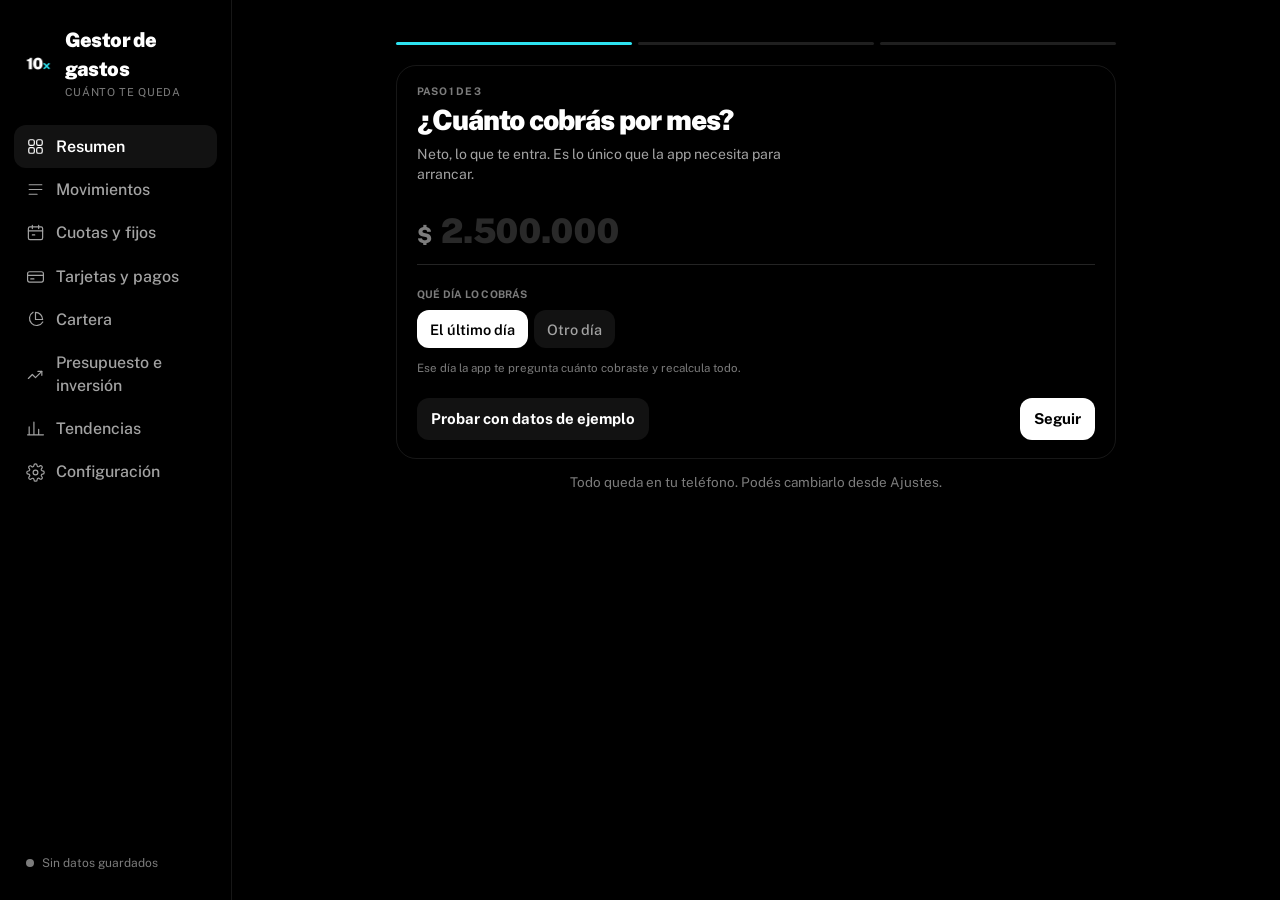
==== index.html @ 77540292 "Migra tesis guardadas en alertas a cartera.tesis; guía LEER PRIMERO para nuevos chats Co-Authored-By" ====
<!doctype html>
<html lang="es"><head>
<meta charset="utf-8">
<link rel="manifest" href="manifest.webmanifest">
<meta name="theme-color" content="#000000">
<meta name="apple-mobile-web-app-capable" content="yes">
<meta name="mobile-web-app-capable" content="yes">
<meta name="apple-mobile-web-app-status-bar-style" content="black-translucent">
<meta name="apple-mobile-web-app-title" content="Gastos">
<link rel="apple-touch-icon" href="apple-touch-icon.png">
<link rel="icon" href="icon-192.png">
</head><body>
<title>Gestor de gastos</title>
<meta name="viewport" content="width=device-width, initial-scale=1, viewport-fit=cover">
<!-- Sin CDN de fuentes: Public Sans va embebida en el CSS (fonts.css). La app tiene que andar sin internet. -->
<style>
/* ===== Public Sans variable (wght 100-900), subset latino, embebida =====
   Fuente: @fontsource-variable/public-sans (SIL Open Font License 1.1), tal cual la publica upstream.
   Sin injertos: un glifo agregado a mano renderizaba vacío en CoreText (iOS). Los simbolos que
   la fuente no trae (→ ≤ ✓ ✕ ⚠) se dibujan como SVG de trazo 1.5, ver G en 01-core.
   Va en base64 adentro del index.html: sin archivos sueltos, sin CDN, anda offline. */
@font-face{font-family:"Public Sans";font-style:normal;font-weight:100 900;font-display:swap;
  src:url([data-uri]) format("woff2-variations");}

/* OLED: un solo tema, negro puro (píxeles apagados) */
:root{
  color-scheme:dark;
  --bg:#000000;
  /* las tarjetas se separan con borde, no con relleno: el pixel apagado es el fondo */
  --surface:transparent; --surface-2:transparent; --surface-3:rgba(255,255,255,.07);
  /* unica superficie no transparente: bottom sheet, tab bar y encabezado sticky */
  --surface-elev:#000000;
  --ink:#FFFFFF; --ink-2:#A3A3A3; --ink-3:#7C7C7C;
  --line:rgba(255,255,255,.09); --line-2:rgba(255,255,255,.14);
  /* semaforo neon: expresa juicio (bueno / ojo / perdes) */
  --good:#0AF08A; --good-text:#0AF08A; --good-soft:rgba(10,240,138,.15);
  --warn:#FFCE21; --warn-text:#FFCE21; --warn-soft:rgba(255,206,33,.15);
  --crit:#FF4A45; --crit-text:#FF4A45; --crit-soft:rgba(255,74,69,.15);
  --serious:#FF4A45; --amber:#FFCE21; --amber-soft:rgba(255,206,33,.15);
  /* gama fria: expresa informacion, nunca juicio */
  --accent:#2DE2F0; --accent-ink:#2DE2F0; --accent-soft:rgba(45,226,240,.12); --accent-soft-2:rgba(45,226,240,.20);
  /* rampa secuencial: una sola gama por opacidad, de mayor a menor peso */
  /* graficos en escala de grises (Facu: "es todo celeste"); el celeste (--accent) queda para lo interactivo y lo tuyo */
  --c1:rgba(255,255,255,.94); --c2:rgba(255,255,255,.78); --c3:rgba(255,255,255,.64);
  --c4:rgba(255,255,255,.46); --c5:rgba(255,255,255,.36); --c6:rgba(255,255,255,.27);
  --c7:rgba(255,255,255,.20); --c8:rgba(255,255,255,.14); --c9:rgba(255,255,255,.10);
  --c-otras:rgba(255,255,255,.05); --c-otras-ink:#8A8A8A; --on-fill:#04161A;
  --grid:#151518; --axis:#2C2C31;
  --shadow:none;
  --shadow-lg:0 24px 60px -16px rgba(0,0,0,.9);
  --r:20px; --r-sm:12px;
  --font-ui:"Public Sans",system-ui,sans-serif;
  --font-display:"Public Sans",system-ui,sans-serif;
  --font-mono:"Public Sans",ui-monospace,monospace;
}
*{box-sizing:border-box;-webkit-tap-highlight-color:transparent}
html{-webkit-text-size-adjust:100%;overscroll-behavior:none}
button,a,.nav-btn,.tabbar button{touch-action:manipulation}
body{margin:0;background:var(--bg);color:var(--ink);font-family:var(--font-ui);font-size:16px;line-height:1.45;-webkit-font-smoothing:antialiased;min-height:100vh}
button,input,select,textarea{font:inherit;color:inherit}
button{cursor:pointer}
a{color:var(--accent-ink)}
h1,h2,h3,h4{margin:0;font-family:var(--font-display);font-weight:900;letter-spacing:-.03em;text-wrap:balance}
h1{font-size:34px;line-height:1.1;letter-spacing:-.035em}
h2{font-size:18px}
h3{font-size:15px}
p{margin:0}
.num{font-variant-numeric:tabular-nums}
.mono{font-family:var(--font-mono);font-variant-numeric:tabular-nums;font-weight:800;letter-spacing:-.01em}
:focus-visible{outline:2px solid var(--accent);outline-offset:2px}
@media (prefers-reduced-motion:reduce){*{animation:none!important;transition:none!important}}

/* ---------- shell ---------- */
.app{display:grid;grid-template-columns:232px 1fr;min-height:100vh}
.rail{position:sticky;top:0;height:100vh;padding:20px 14px;border-right:1px solid var(--line);background:var(--surface);display:flex;flex-direction:column;gap:6px}
.brand{display:flex;align-items:center;gap:10px;padding:6px 8px 18px}
.brand .logo{width:36px;height:36px;border-radius:10px;background:url([data-uri]) center/cover no-repeat}
.brand .name{font-family:var(--font-display);font-weight:900;font-size:20px;letter-spacing:-.03em}
.brand .sub{font-size:11px;color:var(--ink-3);letter-spacing:.06em;text-transform:uppercase}
.nav-btn{display:flex;align-items:center;gap:11px;width:100%;padding:10px 12px;border:0;border-radius:var(--r-sm);background:transparent;color:var(--ink-2);font-weight:500;text-align:left;transition:background .12s}
.nav-btn svg{width:19px;height:19px;flex:none;stroke:currentColor;fill:none;stroke-width:1.5;stroke-linecap:round;stroke-linejoin:round}
.nav-btn:hover{background:var(--surface-2);color:var(--ink)}
.nav-btn.active{background:var(--accent-soft);color:var(--accent-ink);font-weight:600}
.rail .spacer{flex:1}
.rail .save-state{font-size:12px;color:var(--ink-3);padding:8px 12px;display:flex;align-items:center;gap:8px}
.save-dot{width:8px;height:8px;border-radius:50%;background:var(--ink-3)}
.save-dot.ok{background:var(--good)} .save-dot.busy{background:var(--warn)} .save-dot.local{background:var(--accent)} .save-dot.err{background:var(--crit)}
.main{min-width:0;padding:22px 28px 96px}
.topbar{display:flex;align-items:flex-end;justify-content:space-between;gap:14px;margin-bottom:20px;flex-wrap:wrap}
.topbar .title small{display:block;color:var(--ink-3);font-size:13px;margin-top:3px;font-family:var(--font-ui);font-weight:500}
.topbar .tools{display:flex;gap:8px;align-items:center;flex-wrap:wrap}
.month-nav{display:inline-flex;align-items:center;border:1px solid var(--line);border-radius:var(--r-sm);background:var(--surface);overflow:hidden}
.month-nav button{border:0;background:transparent;padding:8px 10px;color:var(--ink-2)}
.month-nav button:hover{background:var(--surface-2)}
.month-nav .label{padding:0 6px;font-weight:800;min-width:122px;text-align:center;font-family:var(--font-display);text-transform:capitalize}
.seg{display:inline-flex;border:1px solid var(--line);border-radius:var(--r-sm);background:var(--surface);padding:3px;gap:2px}
.seg button{border:0;background:transparent;padding:5px 11px;border-radius:7px;color:var(--ink-2);font-weight:700;font-size:13px}
.seg button.on{background:var(--accent);color:#fff}
.icon-btn{border:1px solid var(--line);background:var(--surface);border-radius:var(--r-sm);width:38px;height:38px;display:grid;place-items:center;color:var(--ink-2)}
.icon-btn svg{width:18px;height:18px;stroke:currentColor;fill:none;stroke-width:1.5;stroke-linecap:round;stroke-linejoin:round}
.icon-btn:hover{background:var(--surface-2)}

/* ---------- mobile shell ---------- */
.mobile-head{display:none}
.tabbar{display:none}
.fab{position:fixed;right:20px;bottom:24px;width:48px;height:48px;border-radius:50%;border:1px solid rgba(255,255,255,.22);background:var(--surface-elev);color:#fff;box-shadow:none;display:grid;place-items:center;z-index:30}
.fab svg{width:22px;height:22px;stroke:#fff;stroke-width:1.5;fill:none;stroke-linecap:round;stroke-linejoin:round}
@media (min-width:901px){.fab{display:none}}
@media (max-width:900px){
  html,body{height:100%;overflow:hidden;overscroll-behavior:none}
  .app{grid-template-columns:1fr;height:100dvh;min-height:0}
  .rail{display:none}
  .main{height:100dvh;overflow-y:auto;-webkit-overflow-scrolling:touch;overscroll-behavior-y:contain;padding:0 14px calc(152px + env(safe-area-inset-bottom))}
  .mobile-head{display:flex;align-items:center;justify-content:space-between;position:sticky;top:0;z-index:20;background:var(--surface-elev);
    margin:0 -14px 12px;padding:calc(14px + env(safe-area-inset-top)) 14px 10px;border-bottom:1px solid transparent}
  .mobile-head.scrolled{border-bottom-color:var(--line)}
  .mobile-head .brand{padding:0}
  .desk-only{display:none!important}
  .tabbar{display:grid;grid-template-columns:repeat(6,1fr);position:fixed;left:0;right:0;bottom:0;background:var(--surface);border-top:1px solid var(--line);padding:6px 4px calc(6px + env(safe-area-inset-bottom));z-index:25}
  .tabbar button{border:0;background:transparent;display:flex;flex-direction:column;align-items:center;gap:3px;font-size:9.5px;color:var(--ink-3);padding:4px 0;font-weight:700}
  .tabbar button svg{width:22px;height:22px;stroke:currentColor;fill:none;stroke-width:1.5;stroke-linecap:round;stroke-linejoin:round}
  .tabbar button.active{color:var(--accent-ink)}
  .fab{bottom:calc(72px + env(safe-area-inset-bottom));right:16px;width:48px;height:48px}
  .topbar{margin-bottom:14px}
  h1{font-size:33px}
}

/* ---------- cards & grid ---------- */
.grid{display:grid;gap:14px}
.g-kpi{grid-template-columns:repeat(4,1fr)}
.g-2{grid-template-columns:1fr 1fr}
.g-3{grid-template-columns:repeat(3,1fr)}
.g-21{grid-template-columns:2fr 1fr}
.g-12{grid-template-columns:1fr 2fr}
@media (max-width:1180px){.g-kpi{grid-template-columns:repeat(2,1fr)}.g-3{grid-template-columns:1fr 1fr}}
@media (max-width:900px){.g-2,.g-3,.g-21,.g-12{grid-template-columns:1fr}}
@media (max-width:520px){.g-kpi{grid-template-columns:1fr 1fr}}
.card{background:var(--surface);border:1px solid var(--line);border-radius:var(--r);padding:18px 20px;box-shadow:var(--shadow);min-width:0}
svg.g{width:1em;height:1em;flex:none;vertical-align:-.14em;stroke:currentColor;fill:none;stroke-width:1.5;stroke-linecap:round;stroke-linejoin:round}
button.card svg{width:18px;height:18px;flex:none;stroke:currentColor;fill:none;stroke-width:1.5;stroke-linecap:round;stroke-linejoin:round}
.card.tight{padding:14px 16px}
.card-head{display:flex;align-items:baseline;justify-content:space-between;gap:10px;margin-bottom:12px;flex-wrap:wrap}
.card-head h2,.card-head h3{font-size:16px;font-weight:900;letter-spacing:-.03em}
.card-head .hint{font-size:12.5px;color:var(--ink-3)}
.section{margin-top:14px}
.eyebrow{font-size:10.5px;letter-spacing:.08em;text-transform:uppercase;color:var(--ink-3);font-weight:700}

/* KPI tiles */
.kpi{display:flex;flex-direction:column;gap:6px;position:relative;overflow:hidden}
.kpi .label{font-size:13.5px;color:var(--ink-2);font-weight:500}
@media (min-width:1181px){.kpi.hero .label{padding-right:90px}}
.kpi .delta .pill{white-space:normal;line-height:1.35}
.kpi .value{font-family:var(--font-display);font-size:26px;font-weight:900;letter-spacing:-.04em;line-height:1.1;white-space:nowrap;font-variant-numeric:tabular-nums}
.kpi .delta{font-size:11.5px;font-weight:400;color:var(--ink-3);display:flex;align-items:center;gap:6px;flex-wrap:wrap}
.kpi .delta b{font-weight:700}
.kpi .delta .up{color:var(--crit-text)} .kpi .delta .down{color:var(--good-text)} .kpi .delta .neutral{color:var(--ink-2)}
.kpi .spark{position:absolute;right:12px;top:14px;width:84px;height:34px;opacity:.9}
.kpi .mini{display:flex;flex-direction:column;gap:5px;margin-top:2px}
.kpi .mini>div{display:flex;justify-content:space-between;align-items:baseline;gap:8px;min-width:0}
.kpi .mini .k{font-size:12px;color:var(--ink-3);font-weight:700;letter-spacing:.08em;text-transform:uppercase;white-space:nowrap;overflow:hidden;text-overflow:ellipsis}
.kpi .mini b{font-size:16px;font-weight:800;font-variant-numeric:tabular-nums;letter-spacing:-.01em;white-space:nowrap;flex:none}
.kpi .mini b.pos{color:var(--good-text)} .kpi .mini b.neg{color:var(--crit-text)}
.kpi .foot{font-size:12.5px;color:var(--ink-3);margin-top:auto;padding-top:4px;line-height:1.35}
.kpi .value .pos{color:var(--good-text)} .kpi .value .neg{color:var(--crit-text)}
.kpi.hero .value{font-size:26px}
@media (max-width:1180px){.kpi .spark{display:none}}

/* sin fondo tenido: el estado se expresa en el chip y en el color de la cifra */
.kpi .delta .pill{background:transparent;padding:2px 0;border:0}
.kpi .delta .pill::before{content:"";width:7px;height:7px;border-radius:50%;background:currentColor;flex:none}
.kpi .delta .pill.neutral{color:var(--ink-3)}
.dot{width:7px;height:7px;border-radius:50%;display:inline-block;vertical-align:1px;margin-right:5px;background:var(--ink-3)}
.dot.crit{background:var(--crit)} .dot.warn{background:var(--warn)} .dot.good{background:var(--good)} .dot.info{background:var(--accent)}
.pill{display:inline-flex;align-items:center;gap:5px;padding:2px 9px;border-radius:999px;font-size:11.5px;font-weight:700;line-height:1.5;border:1px solid transparent;white-space:nowrap}
.pill.good{background:color-mix(in srgb,var(--good) 14%,transparent);color:var(--good-text)}
.pill.warn{background:color-mix(in srgb,var(--warn) 20%,transparent);color:var(--warn-text)}
.pill.crit{background:color-mix(in srgb,var(--crit) 14%,transparent);color:var(--crit-text)}
.pill.neutral{background:var(--surface-3);color:var(--ink-2)}
.pill.accent{background:var(--accent-soft);color:var(--accent-ink)}
.pill.amber{background:var(--amber-soft);color:var(--amber)}
.pill .dot{width:7px;height:7px;border-radius:50%;background:currentColor;margin-right:0}

/* meter */
.meter{height:8px;border-radius:4px;background:rgba(255,255,255,.10);overflow:hidden;position:relative}
.meter > i{display:block;height:100%;border-radius:4px;background:var(--accent);transition:width .4s}
/* datos nominales (categorias, medios de pago): el color no ordena nada, solo el largo */
.meter.neutral > i{background:rgba(255,255,255,.45)}
.meter.warn > i{background:var(--warn)} .meter.crit > i{background:var(--crit)}
/* barra de limite de tarjeta: 2 px, sin color salvo que estes al limite */
.meter.lim{height:2px;border-radius:1px}
.meter.lim > i{background:rgba(255,255,255,.55);border-radius:1px}
.meter.lim.warn > i{background:var(--warn)}
.meter .mark{position:absolute;top:-3px;width:2px;height:14px;background:var(--ink);opacity:.5}
.meter-row{display:grid;grid-template-columns:1fr auto;gap:4px 10px;align-items:center;font-size:13px;padding:7px 0;border-bottom:1px solid var(--line)}
.meter-row:last-child{border-bottom:0}
.meter-row .meter{grid-column:1/-1}
.meter-row .l{display:flex;align-items:center;gap:8px;min-width:0}
.meter-row .l span{overflow:hidden;text-overflow:ellipsis;white-space:nowrap}
.meter-row .v{color:var(--ink-2);white-space:nowrap}
.swatch{width:10px;height:10px;border-radius:3px;flex:none;display:inline-block}
.dl{display:grid;grid-template-columns:auto 1fr auto;gap:7px 8px;align-items:center;font-size:12.5px;flex:1;min-width:0}
.dl span{overflow:hidden;text-overflow:ellipsis;white-space:nowrap}
.dl b{font-weight:800;font-variant-numeric:tabular-nums}

/* ---------- charts ---------- */
.chart{width:100%;position:relative}
.chart svg{width:100%;height:auto;display:block;overflow:visible}
.chart text{font-family:var(--font-ui);font-size:11px;fill:var(--ink-3)}
.chart .grid line{stroke:var(--grid);stroke-width:1}
.chart .axis line{stroke:var(--axis);stroke-width:1}
.chart .lbl{font-size:11px;fill:var(--ink-2)}
.chart .lbl.strong{fill:var(--ink);font-weight:800}
.chart .hit{fill:transparent}
.chart .hit:hover{fill:color-mix(in srgb,var(--ink) 4%,transparent)}
.legend{display:flex;flex-wrap:wrap;gap:6px 14px;font-size:12px;color:var(--ink-2);margin-top:8px}
.legend span{display:inline-flex;align-items:center;gap:6px}
.legend i{width:10px;height:10px;border-radius:3px;display:inline-block}
.legend i.line{height:3px;width:14px;border-radius:2px}
.legend i.dash{height:0;width:14px;border-top:2px dashed;background:none!important}
#tooltip{position:fixed;z-index:60;pointer-events:none;background:var(--ink);color:var(--bg);padding:8px 11px;border-radius:9px;font-size:12px;line-height:1.4;box-shadow:var(--shadow-lg);max-width:260px;opacity:0;transition:opacity .1s;transform:translate(-50%,calc(-100% - 12px))}
#tooltip.show{opacity:1}
#tooltip b{font-weight:800;font-variant-numeric:tabular-nums}
#tooltip .row{display:flex;justify-content:space-between;gap:14px}
#tooltip .row i{width:8px;height:8px;border-radius:2px;display:inline-block;margin-right:6px}
.heat{display:grid;grid-template-columns:repeat(7,1fr);gap:4px}
.heat .d{aspect-ratio:1;border-radius:5px;background:var(--surface-3);display:grid;place-items:center;font-size:10.5px;color:var(--ink-3);position:relative;cursor:default}
.heat .d.h1{background:var(--c9);color:#fff} .heat .d.h2{background:var(--c7);color:#fff} .heat .d.h3{background:var(--c5);color:#fff} .heat .d.h4{background:var(--c3);color:var(--on-fill)} .heat .d.h5{background:var(--c1);color:var(--on-fill)}
.heat .d.today{outline:2px solid var(--accent);outline-offset:-2px}
.heat .d.future{opacity:.45}
.heat .wd{font-size:10px;text-align:center;color:var(--ink-3);text-transform:uppercase;letter-spacing:.05em}

/* ---------- tables ---------- */
.table-wrap{overflow-x:auto;-webkit-overflow-scrolling:touch;margin:0 -20px;padding:0 20px}
.card.tight .table-wrap{margin:0 -16px;padding:0 16px}
table{width:100%;border-collapse:collapse;font-size:13.5px}
th{font-size:10.5px;letter-spacing:.08em;text-transform:uppercase;color:var(--ink-3);font-weight:700;text-align:left;padding:8px 10px;border-bottom:1px solid var(--line);white-space:nowrap;cursor:pointer;user-select:none}
th.r,td.r{text-align:right}
th.sorted{color:var(--accent-ink)}
td{padding:9px 10px;border-bottom:1px solid var(--line);vertical-align:middle}
tr:last-child td{border-bottom:0}
tbody tr:hover td{background:var(--surface-2)}
tr[data-id]{cursor:pointer}
td.amount{font-family:var(--font-mono);font-variant-numeric:tabular-nums;white-space:nowrap;font-size:14.5px;font-weight:800;letter-spacing:-.01em}
td .sub{display:block;font-size:13px;color:var(--ink-3);margin-top:1px}
tr.virtual td{color:var(--ink-2)}
tr.virtual td:first-child{border-left:2px solid var(--amber)}
tr.cuota td{color:var(--ink-2)}
tr.cuota td:first-child{border-left:2px solid var(--c4)}
.cat-chip{display:inline-flex;align-items:center;gap:6px;font-size:12.5px;padding:2px 8px;border-radius:7px;background:var(--surface-3);color:var(--ink-2);white-space:nowrap}
.cat-chip i{width:8px;height:8px;border-radius:2px;flex:none}
.nec{display:inline-block;width:20px;height:20px;border-radius:6px;font-size:11px;font-weight:700;line-height:20px;text-align:center}
.nec-1,.nec-2,.nec-3{background:rgba(255,255,255,.10);color:var(--ink-2)}
.nec-3{color:var(--crit-text)}
.row-actions{display:inline-flex;gap:2px;opacity:0;transition:opacity .1s}
tr:hover .row-actions,.mrow .row-actions{opacity:1}
.mini-btn{border:0;background:transparent;color:var(--ink-3);border-radius:8px;width:28px;height:28px;display:inline-grid;place-items:center}
@media (max-width:900px){.mini-btn{width:36px;height:36px}.mini-btn svg{width:18px;height:18px}.row-actions{opacity:1}}
.mini-btn:hover{background:var(--surface-3);color:var(--ink)}
.mini-btn svg{width:15px;height:15px;stroke:currentColor;fill:none;stroke-width:1.5;stroke-linecap:round;stroke-linejoin:round}
.empty{padding:34px 16px 30px;display:flex;flex-direction:column;align-items:center;text-align:center;border-top:1px solid var(--line)}
.empty.bare{border-top:0;padding:28px;color:var(--ink-3);font-size:13.5px}
.empty.bare-top{border-top:0}
.card > .empty:first-child,.card > .empty:only-child{border-top:0}
.empty .ico{width:48px;height:48px;border-radius:14px;border:1px solid rgba(255,255,255,.12);display:grid;place-items:center}
.empty .ico svg{width:22px;height:22px;stroke:var(--ink-3);fill:none;stroke-width:1.5;stroke-linecap:round;stroke-linejoin:round}
.empty.is-error .ico svg{stroke:var(--crit)}
.empty h4{margin:14px 0 0;font-size:15px;font-weight:800;letter-spacing:-.02em;color:var(--ink)}
.empty p{margin:6px 0 0;max-width:250px;font-size:12.5px;line-height:17px;color:var(--ink-3)}
.empty .trace{margin-top:12px;padding:8px 12px;border-radius:var(--r-sm);background:rgba(255,255,255,.05);font-family:var(--font-mono);font-size:11px;color:#8A8A8A;max-width:100%;overflow-wrap:anywhere}
.empty .btn{margin-top:16px;height:40px;padding:0 18px;border-radius:var(--r-sm);font-size:13.5px;font-weight:700;border:0;background:var(--ink);color:#05070A}
.empty .btn.ghost{background:transparent;color:var(--ink);border:1px solid rgba(255,255,255,.16)}
.empty-inline{border:1px dashed rgba(255,255,255,.12);border-radius:var(--r-sm);padding:14px 16px;display:flex;align-items:center;gap:12px}
.empty-inline span{flex:1;font-size:13px;font-weight:600;color:var(--ink-3)}
.empty-inline button{height:32px;padding:0 13px;border-radius:10px;border:1px solid rgba(255,255,255,.16);background:transparent;color:var(--ink);font-size:12.5px;font-weight:700}
.mrow{display:flex;justify-content:space-between;align-items:center;gap:10px}
.mrow .mob{display:none}
.sub{display:block;font-size:13px;color:var(--ink-3);margin-top:1px}
.nowrap{white-space:nowrap}
@media (max-width:700px){
  .table-wrap{margin:0 -14px;padding:0 14px}
  table.responsive thead{display:none}
  table.responsive tr{display:block;border-bottom:1px solid var(--line);padding:8px 0}
  table.responsive td{display:none;border:0;padding:2px 0}
  table.responsive td.keep{display:block}
  table.responsive td.keep.amount{text-align:right}
  .mrow .mob{display:flex;gap:6px;align-items:center;flex:none}
}

/* ---------- filters / forms ---------- */
.filters{display:flex;gap:8px;flex-wrap:wrap;align-items:center;margin-bottom:12px}
.input,select.input,textarea.input{border:1px solid var(--line-2);background:var(--surface);border-radius:var(--r-sm);padding:8px 11px;min-height:38px;width:100%;transition:border-color .12s}
.input:focus{border-color:var(--accent);outline:0;box-shadow:0 0 0 3px color-mix(in srgb,var(--accent) 18%,transparent)}
.input.sm{min-height:34px;padding:6px 10px;font-size:13.5px;width:auto}
.field{display:flex;flex-direction:column;gap:5px;min-width:0}
.field label{font-size:12.5px;font-weight:500;color:var(--ink-2)}
.field .help{font-size:11.5px;color:var(--ink-3)}
.form-grid{display:grid;grid-template-columns:1fr 1fr;gap:12px}
.form-grid .full{grid-column:1/-1}
@media (max-width:520px){.form-grid{grid-template-columns:1fr}}
.btn{border:1px solid var(--line-2);background:var(--surface);border-radius:var(--r-sm);padding:8px 14px;font-weight:700;font-size:13.5px;display:inline-flex;align-items:center;gap:7px;min-height:38px;transition:background .12s}
.btn:hover{background:var(--surface-2)}
.btn.primary{background:var(--accent);border-color:var(--accent);color:#fff}
.btn.primary:hover{background:var(--accent-ink)}
.btn.danger{color:var(--crit-text);border-color:color-mix(in srgb,var(--crit) 40%,transparent)}
.btn.ghost{border-color:transparent;background:transparent}
.btn.sm{padding:5px 10px;min-height:32px;font-size:12.5px}
.btn svg{width:16px;height:16px;stroke:currentColor;fill:none;stroke-width:1.5;stroke-linecap:round;stroke-linejoin:round}
.choice{display:flex;gap:6px;flex-wrap:wrap}
.choice button{border:1px solid var(--line-2);background:var(--surface);border-radius:var(--r-sm);padding:7px 11px;font-size:13px;font-weight:500;color:var(--ink-2)}
.choice button.on{border-color:var(--accent);background:var(--accent-soft);color:var(--accent-ink);font-weight:600}
.choice button.on.n3{border-color:var(--crit);background:color-mix(in srgb,var(--crit) 12%,transparent);color:var(--crit-text)}
.suggest{display:flex;gap:6px;flex-wrap:wrap;margin-top:4px}
.suggest button{border:1px dashed var(--line-2);background:transparent;border-radius:8px;padding:3px 9px;font-size:12px;color:var(--ink-2)}
.suggest button:hover{border-style:solid;background:var(--surface-2)}
.amount-input{position:relative}
.amount-input .input{padding-left:38px;font-family:var(--font-mono);font-size:18px;font-weight:900;font-variant-numeric:tabular-nums;min-height:48px}
.amount-input .cur{position:absolute;left:12px;top:50%;transform:translateY(-50%);font-size:13px;color:var(--ink-3);font-weight:600}
.switch{display:inline-flex;align-items:center;gap:8px;font-size:13px;cursor:pointer;user-select:none}
.switch input{appearance:none;width:36px;height:20px;border-radius:10px;background:var(--line-2);position:relative;margin:0;transition:background .15s}
.switch input::after{content:"";position:absolute;top:2px;left:2px;width:16px;height:16px;border-radius:50%;background:#fff;transition:transform .15s}
.switch input:checked{background:var(--accent)}
.switch input:checked::after{transform:translateX(16px)}

/* ---------- modal / sheet ---------- */
.overlay{position:fixed;inset:0;background:rgba(8,12,20,.5);backdrop-filter:blur(3px);z-index:50;display:none;align-items:center;justify-content:center;padding:20px}
.overlay.open{display:flex}
.modal{background:var(--surface);border-radius:var(--r);width:min(640px,100%);max-height:calc(100vh - 40px);overflow:auto;box-shadow:var(--shadow-lg);border:1px solid var(--line)}
.modal .m-head{display:flex;align-items:center;justify-content:space-between;padding:18px 22px 10px;position:sticky;top:0;background:var(--surface);z-index:2}
.modal .m-head h2:empty{display:none}
.modal .m-head:has(h2:empty){justify-content:flex-end;padding-bottom:0}
.modal .m-body{padding:6px 22px 20px}
.modal .m-foot{display:flex;justify-content:space-between;gap:10px;padding:14px 22px 20px;border-top:1px solid var(--line);position:sticky;bottom:0;background:var(--surface)}
.modal .m-foot .right{display:flex;gap:8px;margin-left:auto}
@media (max-width:700px){
  .overlay{align-items:flex-end;padding:0}
  .modal{border-radius:var(--r) var(--r) 0 0;max-height:94vh;width:100%;border-top:1px solid var(--line)}
}
.toast{position:fixed;left:50%;bottom:28px;transform:translateX(-50%) translateY(20px);background:var(--ink);color:var(--bg);padding:10px 16px;border-radius:var(--r-sm);font-size:13.5px;font-weight:500;box-shadow:var(--shadow-lg);z-index:70;opacity:0;transition:all .2s;pointer-events:none;max-width:90vw}
.toast.show{opacity:1;transform:translateX(-50%) translateY(0)}
@media (max-width:900px){.toast{bottom:140px}}

/* ---------- glow: apagado por defecto; se enciende solo cuando el dato esta en un extremo ---------- */
/* Unico uso permitido: relleno. Nunca text-shadow: una cifra de 900 ya es una mancha solida,
   el halo la convierte en un bloque que irradia. El halo sirve donde hay poca tinta. */
.glow-fill{box-shadow:0 0 10px color-mix(in srgb,currentColor 45%,transparent)}
.glow-fill.crit{box-shadow:0 0 10px rgba(255,74,69,.45)}
.glow-fill.warn{box-shadow:0 0 10px rgba(255,206,33,.45)}
.glow-fill.good{box-shadow:0 0 10px rgba(10,240,138,.45)}
.glow-fill.info{box-shadow:0 0 10px rgba(45,226,240,.45)}
.glow-fill.ink{box-shadow:0 0 10px rgba(255,255,255,.55)}
/* la barra recorta el halo si sigue en overflow:hidden */
.meter:has(> i.glow-fill),.al-bar:has(> i.glow-fill){overflow:visible}

/* composicion de cartera: mapa de bloques proporcionales, sin leyenda */
.cmap{display:flex;flex-direction:column;gap:4px}
.cmap-area{position:relative;height:176px;margin:-2px}
.cmap-c{position:absolute;padding:2px;box-sizing:border-box}
.cmap-b{width:100%;height:100%;border-radius:9px;display:flex;flex-direction:column;justify-content:space-between;gap:4px;overflow:hidden;cursor:pointer;padding:9px;box-sizing:border-box}
.cmap-b b{font-size:16px;font-weight:900;letter-spacing:-.02em;line-height:1;white-space:nowrap;overflow:hidden;text-overflow:ellipsis}
.cmap-b .n{display:flex;justify-content:space-between;gap:4px;font-size:12px;font-weight:800;line-height:1;white-space:nowrap;font-variant-numeric:tabular-nums;overflow:hidden}
.cmap-b .n i,.cmap-b .n em{font-style:normal;min-width:0;overflow:hidden}
.cmap-b .n i{opacity:.84} .cmap-b .n em{opacity:.62;text-align:right}
.cmap-area{height:200px}
.cmap-b.s{padding:8px}.cmap-b.s b{font-size:14px}.cmap-b.s .n{font-size:11px}
.cmap-b.ang{padding:7px 6px}.cmap-b.ang b{font-size:13px}.cmap-b.ang .n{font-size:11px}
.cmap-b.fila{flex-direction:row;align-items:center;padding:0 8px}.cmap-b.fila b{font-size:12.5px}.cmap-b.fila .n{font-size:11px}
.cmap-otras{flex:none;height:30px;border-radius:9px;background:var(--c-otras);color:var(--c-otras-ink);display:flex;align-items:center;justify-content:space-between;padding:0 10px;font-size:12px;font-weight:800;font-variant-numeric:tabular-nums}

/* movimientos en mobile: lista, no una tabla de siete columnas escondiendo cinco */
.mlist{display:flex;flex-direction:column}
.mday{display:flex;justify-content:space-between;align-items:baseline;gap:10px;padding:18px 0 7px;border-bottom:1px solid var(--line)}
.mday:first-child{padding-top:2px}
.mday b{font-size:12px;font-weight:800;color:var(--ink-3);font-variant-numeric:tabular-nums}
.mv{display:grid;grid-template-columns:minmax(0,1fr) auto;gap:10px;align-items:center;padding:11px 0;border-bottom:1px solid var(--line);cursor:pointer}
.mv:last-child{border-bottom:0}
/* el eco de una compra vieja pesa menos: eso es la informacion */
.mv.cuota{opacity:.62}
.mv .m1{display:flex;align-items:center;gap:6px;min-width:0}
.mv .m1 b{font-size:14.5px;font-weight:700;letter-spacing:-.01em;overflow:hidden;text-overflow:ellipsis;white-space:nowrap}
.mv .m2{font-size:11.5px;color:var(--ink-3);margin-top:2px;overflow:hidden;text-overflow:ellipsis;white-space:nowrap}
.mv .mm{font-size:15px;font-weight:800;letter-spacing:-.01em;font-variant-numeric:tabular-nums;text-align:right;white-space:nowrap}
.mv .mm .sub{display:block;font-size:11px;color:var(--ink-3);font-weight:500}
.mv.virtual .m1 b{color:var(--ink-2)}
.tg{flex:none;font-size:10px;font-weight:700;padding:1px 6px;border-radius:6px;border:1px solid var(--line-2);color:var(--ink-3);white-space:nowrap}
/* filtros: chips scrolleables, no un panel */
.chips.filtros{align-items:center;margin-bottom:6px}
.chips.filtros .input,.chips.filtros select{flex:none;width:auto;min-width:132px;height:34px;min-height:34px;font-size:13.5px}
.chips.filtros button.on{background:var(--accent-soft);color:var(--accent);border:1px solid var(--accent)}
.chips.filtros .limpiar{flex:none;border:1px solid var(--line-2);background:transparent;color:var(--ink-2);border-radius:999px;padding:7px 13px;font-size:14px;font-weight:700;white-space:nowrap}

/* comparar empresas: gris por defecto, el que lidera la fila en blanco con punto */
.ctx-paso{display:flex;align-items:center;gap:0;font-size:14px;color:var(--ink-2);padding:6px 0}
.cmp-wrap{margin:0 -2px}
.cmp-t{width:100%;border-collapse:collapse;table-layout:fixed;font-variant-numeric:tabular-nums}
.cmp-t th,.cmp-t td{padding:8px 4px;border-bottom:1px solid var(--line);text-align:right;vertical-align:baseline;white-space:nowrap;overflow:hidden;text-overflow:ellipsis;cursor:default}
.cmp-t th:first-child,.cmp-t td.k{text-align:left;width:34%;color:var(--ink-2);font-size:12.5px;font-weight:500;white-space:normal;padding-left:0}
.cmp-t .cab th{text-transform:none;letter-spacing:0;border-bottom:1px solid var(--line-2);padding-bottom:10px}
.cmp-t .cab b{display:block;font-size:15px;font-weight:900;letter-spacing:-.02em;color:var(--ink)}
.cmp-t .cab span{font-size:11px;color:var(--ink-3);font-weight:700}
.cmp-t .cab .dot{margin:0 0 0 5px}
.cmp-t td{font-size:13.5px;font-weight:700;color:var(--ink-3)}
.cmp-t td.lider{color:var(--ink);font-weight:800}
.cmp-t td.ns{text-decoration:line-through;text-decoration-color:rgba(255,255,255,.3)}
.cmp-t td.lider::before{content:"";display:inline-block;width:5px;height:5px;border-radius:50%;background:var(--accent);margin-right:5px;vertical-align:2px}
.cmp-t tr.sec td{font-size:10.5px;letter-spacing:.08em;text-transform:uppercase;color:var(--ink-3);font-weight:700;text-align:left;padding:16px 0 4px;border-bottom:0}
.cmp-t tr.score td{border-bottom:0;padding-top:12px;font-weight:800}
.cmp-t tr.score td.top{color:var(--accent)}
.cmp-w{font-size:9px;font-weight:800;color:var(--ink-3);margin-left:4px;vertical-align:1px}
.chips.filtros button.on .cmp-w{color:var(--accent)}

/* ---------- insights ---------- */
.insight{display:grid;grid-template-columns:auto 1fr;gap:12px;padding:12px 0;border-bottom:1px solid var(--line);align-items:start}
.insight:last-child{border-bottom:0}
.insight .ic{width:40px;height:40px;border-radius:var(--r-sm);border:1px solid rgba(255,255,255,.12);background:transparent;display:grid;place-items:center;flex:none}
.insight .ic svg{width:19px;height:19px;stroke:currentColor;fill:none;stroke-width:1.5;stroke-linecap:round;stroke-linejoin:round}
.insight.info .ic{color:var(--accent)}
.insight.good .ic{color:var(--good)}
.insight.warn .ic{color:var(--warn)}
.insight.crit .ic{color:var(--crit)}
.insight b{font-weight:600}
.insight p{font-size:13.5px;color:var(--ink-2)}
.insight .t{font-weight:800;margin-bottom:2px;color:var(--ink)}

/* ---------- cards view ---------- */
.tcard{border-radius:var(--r);border:1px solid var(--line);background:transparent;padding:18px 20px;color:var(--ink);position:relative;min-height:150px;display:flex;flex-direction:column;justify-content:space-between;box-shadow:none}
.tcard .bankdot{width:8px;height:8px;border-radius:50%;display:inline-block;margin-right:8px;vertical-align:1px;flex:none}
.tcard .tname{font-family:var(--font-display);font-weight:900;font-size:16px;letter-spacing:-.03em;display:flex;justify-content:space-between;align-items:center}
.tcard .tbig{font-family:var(--font-display);font-size:26px;font-weight:900;letter-spacing:-.03em;font-variant-numeric:tabular-nums}
.tcard .tmeta{display:flex;gap:16px;font-size:12px;color:var(--ink-3);flex-wrap:wrap}
.tcard .tmeta b{display:block;font-size:13px;color:var(--ink);font-weight:800;font-variant-numeric:tabular-nums}
.tcard .pill{background:rgba(255,255,255,.10);color:var(--ink-2)}
.timeline{display:flex;flex-direction:column;gap:8px}
.tl-row{display:grid;grid-template-columns:64px 1fr auto;gap:10px;align-items:center;font-size:13px}
.tl-row .m{color:var(--ink-3);font-weight:600;font-size:12px}
.tl-row .bar{height:22px;border-radius:6px;background:var(--surface-3);overflow:hidden;display:flex;gap:2px}
.tl-row .bar i{display:block;height:100%}
.tl-row .v{font-family:var(--font-mono);font-size:12px;color:var(--ink-2);white-space:nowrap}
.cuota-row{display:grid;grid-template-columns:1fr auto;gap:2px 12px;padding:10px 0;border-bottom:1px solid var(--line);font-size:13.5px}
.cuota-row:last-child{border-bottom:0}
.cuota-row .sub{font-size:12px;color:var(--ink-3);grid-column:1}
.cuota-row .meter{grid-column:1/-1;margin-top:6px;height:6px}
.cuota-row .amt{font-family:var(--font-mono);font-size:12.5px;text-align:right}
.progress-pill{font-family:var(--font-mono);font-size:11.5px;color:var(--ink-2)}

/* ---------- misc ---------- */
.stack{display:flex;flex-direction:column;gap:10px}
.row{display:flex;gap:10px;align-items:center;flex-wrap:wrap}
.row.between{justify-content:space-between}
.muted{color:var(--ink-3)}
.small{font-size:13.5px}
.divider{height:1px;background:var(--line);margin:12px 0}
.callout{border:1px solid var(--line);border-radius:var(--r);padding:12px 14px;background:transparent;font-size:13.5px}
.callout::before{content:"";width:7px;height:7px;border-radius:50%;background:var(--accent);display:inline-block;margin-right:9px;vertical-align:1px;flex:none}
.callout.amber::before{background:var(--warn)}
.callout.crit::before{background:var(--crit)}
.list-item{display:flex;justify-content:space-between;align-items:center;gap:10px;padding:10px 0;border-bottom:1px solid var(--line)}
.list-item:last-child{border-bottom:0}
.onboard{max-width:720px;margin:20px auto}
.ob-steps{display:flex;gap:6px;margin-bottom:20px}
.ob-steps i{flex:1;height:3px;border-radius:2px;background:rgba(255,255,255,.12);transition:background .2s}
.ob-steps i.on{background:var(--accent)}
.onboard h1{font-size:28px;margin-top:6px}
.ob-sub{color:var(--ink-2);font-size:14px;margin-top:8px;max-width:44ch;line-height:1.45}
.ob-nota{color:var(--ink-3);font-size:11.5px;margin-top:12px;line-height:1.4}
.ob-amt{display:flex;align-items:baseline;gap:8px;margin-top:20px;border-bottom:1px solid var(--line-2);padding-bottom:6px}
.ob-amt .cur{font-size:22px;font-weight:800;color:var(--ink-3)}
.ob-big{border:0;background:transparent;font-family:var(--font-display);font-size:34px;font-weight:900;letter-spacing:-.03em;width:100%;padding:2px 0;color:var(--ink);font-variant-numeric:tabular-nums;min-width:0}
.ob-big:focus{outline:0}
.ob-big::placeholder{color:rgba(255,255,255,.16)}
.ob-num{font-family:var(--font-display);font-size:32px;font-weight:900;letter-spacing:-.03em;font-variant-numeric:tabular-nums}
.ob-pct{color:var(--accent);font-size:15px;font-weight:800;font-variant-numeric:tabular-nums}
.ob-card{display:grid;grid-template-columns:minmax(0,1fr) 62px 62px 32px;gap:8px;align-items:end;padding:10px 0;border-bottom:1px solid var(--line)}
.ob-card > *{min-width:0}
/* .input.sm trae width:auto y un input de texto mide 20 caracteres por defecto */
.onboard .input{width:100%}
.ob-card .input{min-width:0;padding-left:8px;padding-right:8px}
.ob-card:last-child{border-bottom:0}
.ob-card label{display:block;font-size:10.5px;letter-spacing:.08em;text-transform:uppercase;color:var(--ink-3);font-weight:700}
.ob-card label .input{margin-top:3px;text-align:center}
input[type=range]{-webkit-appearance:none;appearance:none;width:100%;height:28px;background:transparent}
input[type=range]:focus{outline:0}
input[type=range]::-webkit-slider-runnable-track{height:3px;border-radius:2px;background:linear-gradient(to right,var(--accent) var(--p,40%),rgba(255,255,255,.14) var(--p,40%))}
input[type=range]::-webkit-slider-thumb{-webkit-appearance:none;width:26px;height:26px;border-radius:50%;background:var(--ink);margin-top:-11.5px;border:0}
input[type=range]::-moz-range-track{height:3px;border-radius:2px;background:linear-gradient(to right,var(--accent) var(--p,40%),rgba(255,255,255,.14) var(--p,40%))}
input[type=range]::-moz-range-thumb{width:26px;height:26px;border-radius:50%;background:var(--ink);border:0}
body.onboarding .fab{display:none}
kbd{font-family:var(--font-mono);font-size:11px;background:var(--surface-3);padding:1px 6px;border-radius:5px;border:1px solid var(--line-2)}
.hidden{display:none!important}
.fade{animation:fade .22s ease}
.nofade{animation:none}
@keyframes fade{from{opacity:0;transform:translateY(4px)}to{opacity:1;transform:none}}
.tag{display:inline-block;font-size:11px;padding:1px 7px;border-radius:6px;background:var(--surface-3);color:var(--ink-2);margin-right:4px}
.two-col{display:grid;grid-template-columns:1fr 1fr;gap:10px 18px;font-size:13.5px}
.two-col div{display:flex;justify-content:space-between;gap:8px;padding:6px 0;border-bottom:1px solid var(--line)}
.two-col div b{font-family:var(--font-mono);font-weight:800;font-size:12.5px;font-variant-numeric:tabular-nums}
@media (max-width:600px){.two-col{grid-template-columns:1fr}}
.sim-result{display:grid;grid-template-columns:repeat(auto-fit,minmax(150px,1fr));gap:10px}
.sim-result .box{padding:10px 12px;border-radius:var(--r-sm);background:var(--surface-3);border:0}
.sim-result .box .l{font-size:11.5px;color:var(--ink-3)}
.sim-result .box .v{font-family:var(--font-display);font-size:21px;font-weight:900;letter-spacing:-.04em;font-variant-numeric:tabular-nums}
.waterfall{display:flex;flex-direction:column;gap:6px;font-size:13.5px}
.wf{display:grid;grid-template-columns:150px 1fr auto;gap:10px;align-items:center}
.wf .bar{height:18px;position:relative}
.wf .bar i{position:absolute;top:0;height:100%;border-radius:4px}
.wf .n{font-family:var(--font-mono);font-size:12.5px;text-align:right;white-space:nowrap}
.wf.total{font-weight:800;border-top:1px solid var(--line);padding-top:6px;margin-top:2px}
@media (max-width:600px){.wf{grid-template-columns:110px 1fr auto}}
.textarea{min-height:120px;font-family:var(--font-mono);font-size:12px}


/* ---------- iOS skin ---------- */
.card{border:0;box-shadow:none;border-radius:var(--r)}
.input,select.input,textarea.input{border:0;background:var(--surface-3);border-radius:var(--r-sm);min-height:44px;padding:10px 13px;font-size:16px}
.input.sm{min-height:36px;font-size:14px;padding:6px 11px}
.input:focus{box-shadow:0 0 0 2px var(--accent) inset}
.btn{border:0;background:var(--surface-3);border-radius:var(--r-sm);min-height:42px;font-size:15px;font-weight:700}
.btn.sm{min-height:34px;font-size:13.5px;border-radius:var(--r-sm)}
.btn.danger{background:color-mix(in srgb,var(--crit) 12%,transparent)}
.btn.ghost{background:transparent}
.icon-btn{border:0;background:var(--surface-3);border-radius:var(--r-sm)}
.month-nav{border:0;background:var(--surface-3);border-radius:var(--r-sm)}
.seg{border:0;background:var(--surface-3);border-radius:var(--r-sm);padding:3px}
.seg button{border-radius:9px;padding:6px 12px}
.seg button.on{background:#2C2C2E;color:#fff;box-shadow:none}
.choice button{border:0;background:var(--surface-3);border-radius:var(--r-sm);min-height:38px;padding:8px 13px;font-size:14.5px}
.choice button.on{background:var(--accent);color:#fff}
.choice button.on.n3{background:var(--crit);color:#fff}
.pill{font-weight:700}
th{text-transform:none;letter-spacing:0;font-size:12px;font-weight:700}
.nav-btn.active{background:var(--accent-soft)}
.eyebrow{letter-spacing:.02em}
.modal{border-radius:var(--r)}
.modal .m-head{padding:14px 20px 8px}
.modal .m-head h2{font-size:20px}
.modal .m-foot{border-top:0;padding:10px 20px calc(16px + env(safe-area-inset-bottom))}
.modal .m-foot .btn{min-height:48px;font-size:16px;border-radius:var(--r-sm);flex:1;justify-content:center}
.modal .m-foot .right{flex:1;display:flex}
.grabber{width:38px;height:5px;border-radius:3px;background:var(--line-2);margin:8px auto 0}
.fab{width:48px;height:48px;border-radius:50%;box-shadow:none}
.fab:active{transform:scale(.94)}
/* flota sobre el contenido todo el recorrido: se va al bajar y vuelve al frenar o al subir */
.fab{transition:opacity .15s ease,transform .12s ease}
.fab.hide{opacity:0;pointer-events:none}
.tabbar{background:var(--surface-elev)}
@media (max-width:900px){
  h1{font-size:33px;font-weight:900;letter-spacing:-.035em}
  .topbar .title small{font-size:14px}
  .card{padding:16px 16px}
  .kpi .value{font-size:21px;font-weight:900}
  .fab{bottom:calc(72px + env(safe-area-inset-bottom));right:18px}
  .tabbar button{font-size:9.5px}
  .overlay{align-items:flex-end}
  .modal{max-height:calc(100dvh - 24px);border-radius:var(--r) var(--r) 0 0}
}
/* amount-first entry */
.big-amount{display:flex;align-items:center;gap:10px;justify-content:center;padding:6px 0 2px}
.big-amount .cur{font-size:22px;color:var(--ink-3);font-weight:600}
.big-amount input{border:0;background:transparent;font-family:var(--font-display);font-size:40px;font-weight:900;letter-spacing:-.03em;width:100%;max-width:280px;text-align:center;padding:4px 0;min-height:56px;font-variant-numeric:tabular-nums}
.big-amount input:focus{outline:0;box-shadow:none}
.big-amount input::placeholder{color:var(--line-2)}
.chips{display:flex;gap:6px;overflow-x:auto;-webkit-overflow-scrolling:touch;padding-bottom:4px;scrollbar-width:none;margin:0 -20px;padding-left:20px;padding-right:20px}
.chips::-webkit-scrollbar{display:none}
.chips button{flex:none;border:0;background:var(--surface-3);border-radius:999px;padding:7px 13px;font-size:14px;font-weight:500;color:var(--ink-2);display:inline-flex;align-items:center;gap:6px;white-space:nowrap}
.chips button.on{background:var(--accent);color:#fff}
.chips button i{width:8px;height:8px;border-radius:2px;display:inline-block}
.chips button.on i{background:#fff!important}
tr.day td{background:transparent;font-size:12px;font-weight:600;color:var(--ink-2);padding:6px 10px;border-bottom:0}
tr.day td span{float:right;font-family:var(--font-mono);font-weight:800;font-variant-numeric:tabular-nums}
@media (max-width:700px){table.responsive tr.day{display:block;padding:8px 0 4px;border-bottom:0}table.responsive tr.day td{display:block}table.grouped td.fecha{display:none!important}
  /* el desglose se va: la tabla de 12 meses no entra en 390 px */
  th.det,td.det{display:none}
  .table-wrap table th,.table-wrap table td{padding:9px 6px}}
.toast{display:flex;gap:14px;align-items:center;pointer-events:auto}
.toast button{border:0;background:transparent;color:var(--accent);font-weight:700;padding:0;font-size:13.5px}

/* ---------- OLED skin: negro puro, minimalista ---------- */
html,body{background:#000}
.card{background:var(--surface);border:1px solid var(--line)}
.rail{background:#000;border-right:1px solid var(--line)}
.nav-btn.active{background:var(--surface-3);color:#fff}
.tabbar{background:var(--surface-elev);border-top:1px solid var(--line)}
.tabbar button.active{color:#fff}
.month-nav,.seg,.icon-btn{background:var(--surface-3)}
.input,select.input,textarea.input{background:var(--surface-3)}
.btn{background:var(--surface-3)}
.btn:hover{background:var(--surface-3)}
.btn.primary{background:#fff;border-color:#fff;color:#000}
.btn.primary:hover{background:#E5E5EA}
.btn.danger{background:color-mix(in srgb,var(--crit) 14%,transparent);color:var(--crit-text)}
.btn.ghost{background:transparent}
.fab{background:var(--surface-elev);border:1px solid rgba(255,255,255,.22);box-shadow:none}
.fab svg{stroke:#fff}
.chips button{background:var(--surface-3)}
.chips button.on{background:#fff;color:#000}
.chips button.on i{background:#000!important}
.choice button{background:var(--surface-3)}
.choice button.on{background:#fff;color:#000}
.choice button.on.n3{background:var(--crit);color:#fff}
#tooltip{background:#161618;color:var(--ink);border:1px solid var(--line-2)}
.toast{background:#161618;color:var(--ink);border:1px solid var(--line-2)}
.toast button{color:var(--accent-ink)}
.overlay{background:rgba(0,0,0,.72)}
.modal{background:var(--surface-elev);border:1px solid var(--line)}
.modal .m-head,.modal .m-foot{background:var(--surface-elev)}
.grabber{background:#3A3A3C}
.big-amount input{color:#fff}
.big-amount input::placeholder{color:#2E2E33}
.switch input{background:#2E2E33}
.sim-result .box{background:var(--surface-3)}
kbd{background:var(--surface-3)}
tr.day td{background:var(--surface)}


/* cartera */
.pos-row{display:grid;grid-template-columns:1.2fr 1fr auto;gap:8px;align-items:center;padding:10px 0;border-bottom:1px solid var(--line);cursor:pointer}
.pos-row:last-child{border-bottom:0}
.pos-row .sub{display:block;font-size:13px;color:var(--ink-3);margin-top:1px}
.pos-row .pos-m{text-align:right;font-size:13px}
.pos-row .pos-r{text-align:right}
.pos-row .pos-r b{display:block}
.pos-row .up{color:var(--good-text)} .pos-row .down{color:var(--crit-text)}
.sim-result .box .v.up{color:var(--good-text)} .sim-result .box .v.down{color:var(--crit-text)}

/* cartera: alertas compactas, operaciones, buscador de tickers */
.al-row{padding:10px 0;border-bottom:1px solid var(--line);cursor:pointer}
.al-row:last-child{border-bottom:0}
.al-top{display:flex;justify-content:space-between;align-items:center;gap:8px}
.al-top .sub{display:inline;margin-left:8px;font-size:12px;color:var(--ink-3)}
.al-desc{font-size:11.5px;font-weight:400;color:var(--ink-3);margin-top:3px;line-height:1.35}
.al-bar{height:4px;border-radius:2px;background:var(--surface-3);margin:8px 0 6px;overflow:hidden}
.al-bar i{display:block;height:100%;border-radius:2px;transition:width .3s}
.al-lv{display:flex;justify-content:space-between;gap:10px;font-size:12.5px;color:var(--ink-2);font-variant-numeric:tabular-nums}
.al-lv small{color:var(--ink-3);font-size:11.5px}
.op-row .op-amt{white-space:nowrap;font-size:13px}
.op-row .sub{white-space:normal}
.sug-list{display:flex;flex-direction:column;gap:4px;margin-top:6px}
.sug-list button{display:grid;grid-template-columns:auto 1fr auto;gap:10px;align-items:center;text-align:left;border:0;background:var(--surface-3);border-radius:var(--r-sm);padding:8px 12px;color:var(--ink);font-size:14px}
.sug-list button span{color:var(--ink-2);overflow:hidden;text-overflow:ellipsis;white-space:nowrap;font-size:13px}
.sug-list button i{font-style:normal;font-family:var(--font-mono);font-size:12px;color:var(--ink-3)}
.sug-list button:active{background:var(--surface-3)}
.al-lv span{white-space:nowrap}
.seg.rangos{display:inline-flex;margin-bottom:4px}
.seg.rangos button{padding:5px 11px;font-size:12.5px}
.seg.rangos button.off{opacity:.35}
.alfa-row{display:grid;grid-template-columns:76px 1fr auto;gap:10px;align-items:center;font-size:13px;padding:4px 0}
.alfa-row i{display:block;height:6px;border-radius:3px;background:var(--surface-3);overflow:hidden}
.alfa-row i b{display:block;height:100%;border-radius:3px}
.alfa-row .up{color:var(--good-text)} .alfa-row .down{color:var(--crit-text)}
.ccl-info{display:flex;flex-direction:column;gap:4px;margin-top:6px;font-size:12.5px;color:var(--ink-2)}
.ccl-info span{display:flex;align-items:center;gap:6px;flex-wrap:wrap}
.op-row .sub{white-space:normal}
/* vs S&P 500: tres cajas idénticas, centradas */
.evo-kpi{display:grid;grid-template-columns:repeat(3,1fr);gap:8px;margin:12px 0}
.evo-kpi .box{display:flex;flex-direction:column;align-items:center;justify-content:center;gap:3px;min-height:84px;padding:10px 6px;border-radius:var(--r-sm);background:var(--surface-3);border:0px solid var(--line);text-align:center}
.evo-kpi .box .l{font-size:10.5px;color:var(--ink-3);font-weight:700;letter-spacing:.08em;text-transform:uppercase;white-space:nowrap}
.evo-kpi .box .v{font-family:var(--font-display);font-size:21px;font-weight:900;letter-spacing:-.04em;line-height:1.1;white-space:nowrap;font-variant-numeric:tabular-nums}
.evo-kpi .box .s{font-size:11.5px;color:var(--ink-2);white-space:nowrap;font-variant-numeric:tabular-nums}
.evo-kpi .box .v.up{color:var(--good-text)} .evo-kpi .box .v.down{color:var(--crit-text)}

.warn-text{color:var(--warn-text)}
/* hoja continua: encabezado, sections con eyebrow + hairline, sin caja dentro de caja */
.hoja{display:flex;flex-direction:column;gap:18px}
.hoja .n{font-size:11.5px;color:var(--ink-3);font-weight:400;line-height:1.35}
.hoja .f-head{display:flex;justify-content:space-between;gap:12px;align-items:flex-start}
.hoja .f-head h3{font-family:var(--font-display);font-size:30px;font-weight:900;letter-spacing:-.035em;line-height:1;margin:0}
.hoja .f-head .n{font-size:12.5px;margin-top:5px}
.hoja .f-head .n.desc{font-size:11.5px;font-weight:400;color:var(--ink-3);margin-top:3px;line-height:1.35}
.hoja .f-px{text-align:right;flex:none}
.hoja .f-px b{display:block;font-family:var(--font-display);font-size:20px;font-weight:900;letter-spacing:-.03em;font-variant-numeric:tabular-nums;white-space:nowrap}
.hoja .f-px .dp{font-size:12.5px;font-weight:800;font-variant-numeric:tabular-nums}
.hoja .f-px .dp.up{color:var(--good-text)} .hoja .f-px .dp.down{color:var(--crit-text)}
/* el unico bloque con borde: es un control visual, no una lista */
.hoja .f-rng{border:1px solid var(--line);border-radius:var(--r-sm);padding:12px 14px}
.hoja .f-sec>.t,.hoja .f-rng>.t{font-size:10.5px;letter-spacing:.08em;text-transform:uppercase;color:var(--ink-3);font-weight:700}
.hoja .r{display:grid;grid-template-columns:minmax(0,1fr) auto;gap:2px 12px;align-items:baseline;padding:9px 0;border-top:1px solid var(--line)}
.hoja .f-sec>.t + .r{border-top:0;padding-top:6px}
.hoja .r .k{color:var(--ink-2);font-size:13.5px;font-weight:500;min-width:0}
.hoja .r .v{font-size:15px;font-weight:800;letter-spacing:-.01em;font-variant-numeric:tabular-nums;white-space:nowrap;text-align:right}
.hoja .r .v.ok{color:var(--good-text)} .hoja .r .v.mid{color:var(--warn-text)} .hoja .r .v.bad{color:var(--crit-text)}
.hoja .r .por{grid-column:1/-1;font-size:11px;color:var(--ink-3);line-height:1.35}
.hoja .f-rng-pies{display:flex;justify-content:space-between;gap:8px;font-size:11.5px;color:var(--ink-3);font-variant-numeric:tabular-nums}
.hoja .f-bal{display:flex;align-items:center;gap:0;flex-wrap:wrap;font-size:13px;color:var(--ink-2);padding-top:2px}
.hoja .f-bal b{font-weight:800;color:var(--ink)}
.hoja .f-bal .n{margin-left:auto}
.hoja .f-pie{font-size:10.5px;color:var(--ink-3);line-height:1.4}
.rng{height:4px;border-radius:2px;background:rgba(255,255,255,.14);position:relative;margin:10px 0 8px}
.rng i{position:absolute;top:-6px;width:16px;height:16px;margin-left:-8px;border-radius:50%;background:#fff}
.nibars{display:flex;align-items:flex-end;gap:3px;height:62px;margin-top:8px}
.nibars i{flex:1;background:var(--accent);border-radius:3px 3px 0 0;min-height:2px}
.nibars i.neg{background:var(--crit);opacity:1!important}
.crit-text{color:var(--crit-text)}
.fijos,.conc{display:flex;flex-direction:column}
.fijo-row,.conc-row{display:grid;grid-template-columns:1fr 150px 32px;gap:8px;align-items:center;padding:8px 0;border-top:1px solid var(--line)}
.conc-row{grid-template-columns:1fr 120px}
.fijo-row:first-child,.conc-row:first-child{border-top:0}
.fijo-row b,.conc-row b{font-weight:500;display:block;overflow:hidden;text-overflow:ellipsis;white-space:nowrap}
.fijo-row .sub,.conc-row .sub{display:block;font-size:13px;color:var(--ink-3)}
.fijo-row .amount-input .input,.conc-row .input{width:100%;box-sizing:border-box}
.fijo-row .amount-input .input{text-align:right;font-size:14px;min-height:38px;padding-left:34px}
.conc-row .input{text-align:right}
.fijo-row .amount-input .cur{left:10px;font-size:12px}
.fijo-row.omitido{opacity:.4} .fijo-row.omitido b{text-decoration:line-through}
ul.verif{list-style:none;margin:8px 0 0;padding:8px 0 0;border-top:1px solid var(--line);display:flex;flex-direction:column;gap:5px;font-size:12.5px;line-height:1.35}
ul.verif li{display:grid;grid-template-columns:16px 1fr;gap:6px;align-items:start;color:var(--ink-2)}
ul.verif li i{font-style:normal;font-weight:700;text-align:center;line-height:1.35}
ul.verif li.ok i{color:var(--good-text)} ul.verif li.info i{color:var(--ink-3)} ul.verif li.warn{color:var(--ink)} ul.verif li.warn i{color:var(--warn-text)} ul.verif li.block{color:var(--ink)} ul.verif li.block i{color:var(--crit-text)}
.verif-force{margin-top:10px;padding-top:8px;border-top:1px solid var(--line);color:var(--crit-text)}
.traza{padding:8px 10px;border:1px dashed var(--line-2);border-radius:var(--r-sm);line-height:1.4}
.op-row .tag.verif-warn{color:var(--warn-text)} .op-row .tag.verif-block{color:var(--crit-text)}
table.metricas{width:100%;border-collapse:collapse;font-size:12.5px;margin:0 0 4px;table-layout:fixed}
table.metricas th{font-weight:700;color:var(--ink-3);text-align:right;padding:0 2px 6px;font-size:10.5px;letter-spacing:.08em;text-transform:uppercase;white-space:nowrap}
table.metricas th:first-child{text-align:left;width:38%;white-space:normal}
table.metricas td{padding:7px 2px;border-top:1px solid var(--line);text-align:right;font-variant-numeric:tabular-nums;font-weight:800;white-space:nowrap}
table.metricas td:first-child{text-align:left;color:var(--ink);font-weight:500;white-space:normal}
table.metricas td small{display:block;color:var(--ink-3);font-size:10.5px;font-weight:400;line-height:1.25}
.info-btn{display:inline-grid;place-items:center;width:20px;height:20px;border-radius:50%;border:1px solid var(--line-2);background:transparent;color:var(--ink-3);vertical-align:middle;margin-left:4px;padding:0}
.info-btn svg{width:12px;height:12px;stroke:currentColor;fill:none;stroke-width:1.5;stroke-linecap:round}

/* precios de Cartera: una linea en vez de tarjeta */
.px-strip{display:flex;align-items:center;gap:10px;margin:-2px 0 12px;min-height:32px}
.px-strip .px-txt{flex:1;min-width:0;font-size:12px;color:var(--ink-3);white-space:nowrap;overflow:hidden;text-overflow:ellipsis;font-variant-numeric:tabular-nums}
.px-strip .px-txt b{color:var(--ink-2);font-weight:700}
.px-strip .icon-btn{width:32px;height:32px;flex:none;border-radius:10px}
.px-strip .icon-btn svg{width:16px;height:16px}
.icon-btn.girando svg{animation:girar .9s linear infinite}
@keyframes girar{to{transform:rotate(360deg)}}

/* composicion: el resto de las posiciones, abierto debajo del mapa */
.cmap-lista{margin-top:6px}
.cl-r{display:grid;grid-template-columns:52px 1fr 44px 58px;align-items:center;gap:10px;min-height:34px;border-bottom:1px solid var(--line);cursor:pointer;font-variant-numeric:tabular-nums}
.cl-r:last-child{border-bottom:0}
.cl-r b{font-size:13px;font-weight:800;letter-spacing:-.01em}
.cl-bar{height:4px;border-radius:2px;background:rgba(255,255,255,.10);overflow:hidden}
.cl-bar i{display:block;height:100%;background:var(--c5);border-radius:2px}
.cl-p{font-size:12.5px;font-weight:700;text-align:right}
.cl-d{font-size:11.5px;color:var(--ink-3);text-align:right}

/* ficha: cuenta del ROIC y avisos de datos poco confiables */
.link-btn{background:none;border:0;padding:0;color:var(--accent);font:inherit;font-size:inherit;cursor:pointer;text-decoration:underline;text-underline-offset:2px}
.f-cuenta{font-size:12px;color:var(--ink-2);line-height:1.5;padding:10px 12px;margin:2px 0 8px;border:1px solid var(--line);border-radius:var(--r-sm);background:var(--surface-2)}
.f-cuenta b{color:var(--ink)}
.f-avisos{margin-top:10px;font-size:12px;color:var(--ink-2);line-height:1.4}
.f-avisos>div{display:flex;gap:8px;align-items:flex-start;padding:4px 0}
.f-avisos .dot{margin-top:5px;flex:none}

/* calendario de balances */
.bal-r{display:grid;grid-template-columns:64px 1fr auto;gap:12px;align-items:center;padding:10px 0;border-bottom:1px solid var(--line);cursor:pointer}
.bal-r:last-child{border-bottom:0}
.bal-d{display:flex;flex-direction:column;line-height:1.2}
.bal-d b{font-size:14px;font-variant-numeric:tabular-nums}
.bal-d span{font-size:11.5px;color:var(--ink-3)}
.bal-t b{font-size:15px;font-weight:800;margin-right:8px}
.bal-t .sub{font-size:12px;color:var(--ink-3)}
.bal-x{display:flex;flex-direction:column;align-items:flex-end;font-size:11.5px;color:var(--ink-3);line-height:1.3;text-align:right}

/* toda tu plata */
.pat-top{display:flex;align-items:center;gap:16px;margin-bottom:10px}
.pat-donut{flex:none;width:150px;height:150px}
.pat-donut svg{width:150px;height:150px;display:block}
.pat-leg{display:flex;flex-direction:column;gap:6px;min-width:0;flex:1}
.pat-g{display:grid;grid-template-columns:10px 1fr auto;column-gap:8px;align-items:center;font-size:13px}
.pat-g i{width:10px;height:10px;border-radius:3px;display:block}
.pat-g b{font-variant-numeric:tabular-nums}
.pat-g .sub{grid-column:2/4;font-size:11.5px;color:var(--ink-3);margin-top:-2px}
.pat-res{display:flex;align-items:baseline;gap:10px;flex-wrap:wrap;padding:10px 0;border-top:1px solid var(--line);border-bottom:1px solid var(--line);margin-bottom:10px;font-size:13px}
.pat-res b{font-size:16px;font-variant-numeric:tabular-nums}
.pat-res .sub{font-size:11.5px;color:var(--ink-3);margin-left:auto;white-space:nowrap}
.pat-res b{white-space:nowrap}
.act-r{display:flex;justify-content:space-between;gap:12px;align-items:center;padding:10px 0;border-bottom:1px solid var(--line);cursor:pointer}
.act-r:last-child{border-bottom:0}
.act-l{min-width:0;display:flex;flex-direction:column}
.act-l b{font-size:14px}
.act-l .sub,.act-v .sub{font-size:11.5px;color:var(--ink-3)}
.act-v{text-align:right;display:flex;flex-direction:column;flex:none}
.act-v b{font-size:15px;font-variant-numeric:tabular-nums}

.card-head .hint b.up{color:var(--good-text)} .card-head .hint b.down{color:var(--crit-text)}
.kpi .mini b .soft{font-weight:400;color:var(--ink-3)}
.kpi .value .mid{color:var(--warn-text)} .kpi .mini b.mid{color:var(--warn-text)}
.kpi.tap{cursor:pointer}
.g-kpi .kpi .mini .k{flex:1 1 auto;max-width:none}

/* novedades: tarjeta ancha, del alto de las dos de arriba */
.kpi.nov{grid-column:1/-1;gap:7px}
.nov-l{display:flex;align-items:center;gap:10px;font-size:15px;line-height:1.35;min-width:0}
.nov-l>span{white-space:nowrap;overflow:hidden;text-overflow:ellipsis}
.nov-l b{font-weight:800}
.nov-l i{flex:none;width:8px;height:8px;border-radius:50%}
.nov-l i.bal{background:var(--accent)}
.nov-z{margin-top:2px}
.nov-chips{display:flex;flex-wrap:wrap;gap:6px;white-space:normal!important;overflow:visible!important}
.nov-chip{font-size:14px;font-weight:800;letter-spacing:.02em;padding:3px 9px;border-radius:99px;cursor:pointer}
.nov-chip.urgente{background:var(--crit-soft);color:var(--crit-text)}
.nov-chip.mirala{background:var(--warn-soft);color:var(--warn-text)}
.nov-chip.bal{background:rgba(45,226,240,.14);color:var(--accent)}
.nov-chip.val{background:transparent;color:var(--ink);box-shadow:inset 0 0 0 1.5px rgba(45,226,240,.55)}
.nov-chip i{font-style:normal;font-weight:600;font-size:10px;opacity:.75;margin-left:3px}
.ver-r{display:flex;justify-content:space-between;align-items:center;padding:10px 0;border-bottom:1px solid var(--line);cursor:pointer}
.ver-r:last-child{border-bottom:0}
.ver-r>div{display:flex;flex-direction:column}
.ver-r b{font-size:14px}
/* tarjetas de Cartera: sin huecos, contenido repartido en el alto */
.g-kpi .kpi{justify-content:space-between}
.g-kpi .kpi .mini{flex:1;justify-content:space-evenly;margin-top:4px}
.g-kpi .kpi.nov .mini{flex:none}

/* ===== Posiciones: una grilla (columnas alineadas) y alturas fijas por linea (filas alineadas) =====
   linea 1 (24px): ticker · precio · valor   linea 2 (20px): acciones · variacion · resultado   linea 3 (20px): PPC
   El % va centrado debajo de SU numero: cada par numero/% es un .stk centrado; el .stk del valor se pega a la derecha. */
/* Posiciones (27-sep): dos renglones por empresa y las dos columnas de numeros alineadas a la derecha,
   como una tabla de broker: el numero y su % comparten el mismo borde derecho en todas las filas */
.pz-list{display:grid;grid-template-columns:minmax(0,1fr) auto auto;column-gap:0}
.pz-cols{display:contents}
.pz-cols>span{font-size:11px;letter-spacing:.08em;text-transform:uppercase;color:var(--ink-3);padding:6px 0 5px;border-bottom:1px solid var(--line);white-space:nowrap}
.pz-cols>span:nth-child(2),.pz-cols>span:nth-child(3){text-align:right;padding-left:16px}
.pz{display:contents;cursor:pointer}
.pz>div{padding:11px 0;min-width:0;border-bottom:1px solid var(--line)}
.pz>.pz-f{grid-column:1/-1;padding:0 0 10px;margin-top:-8px;font-size:12.5px;color:var(--ink-3);line-height:1.3;white-space:nowrap;overflow:hidden;text-overflow:ellipsis;border-bottom:1px solid var(--line)}
.pz-l{display:flex;flex-direction:column;align-items:flex-start}
.pz-m,.pz-r{display:flex;flex-direction:column;align-items:flex-end;text-align:right;padding-left:16px!important}
.pz-r{padding-left:22px!important}
.pz-t{display:flex;align-items:center;gap:6px;height:24px}
.pz-t b{font-family:var(--font-display);font-size:19px;font-weight:900;letter-spacing:-.03em;line-height:24px}
.pz-px{font-family:var(--font-mono);font-variant-numeric:tabular-nums;font-weight:700;font-size:16px;color:var(--ink-2);line-height:24px;white-space:nowrap}
.pz-r b{font-family:var(--font-mono);font-variant-numeric:tabular-nums;font-weight:800;font-size:16px;line-height:24px;white-space:nowrap}
.pz-s{display:block;font-size:13px;color:var(--ink-3);line-height:20px;white-space:nowrap;overflow:hidden;text-overflow:ellipsis;max-width:100%}
.pz-dp,.pz-rt{font-size:13px;font-weight:800;font-variant-numeric:tabular-nums;line-height:20px;white-space:nowrap}
.pz-dp.up,.pz-rt.up{color:var(--good-text)} .pz-dp.down,.pz-rt.down{color:var(--crit-text)} .pz-dp.flat{color:var(--ink-3)}
.pz-dot{display:inline-block;width:8px;height:8px;border-radius:50%;flex:none}
.pz-dot.urgente{background:var(--crit)} .pz-dot.mirala{background:var(--warn)} .pz-dot.bal{background:var(--accent)}

/* reserva en pesos */
.kpi.rsv{grid-column:1/-1;gap:8px}
.kpi.rsv .label .soft{color:var(--ink-3);font-weight:400}
.rsv-top{display:flex;align-items:baseline;justify-content:space-between;gap:10px;flex-wrap:wrap}
.rsv-usd{font-family:var(--font-mono);font-weight:800;font-size:17px;white-space:nowrap}
.rsv-usd .soft{font-family:var(--font-ui);font-weight:400;font-size:13px;color:var(--ink-3)}
.rsv-tasa{display:flex;gap:14px;font-size:13px;color:var(--ink-3);flex-wrap:wrap}
.rsv-tasa b{color:var(--ink);font-size:15px;font-variant-numeric:tabular-nums}
.rsv-tasa .soft{margin-left:auto}
.rsv-sem{display:grid;grid-template-columns:repeat(3,1fr);gap:6px}
.rsv-c{display:flex;flex-direction:column;align-items:center;gap:2px;padding:7px 4px;border-radius:10px;font-size:12px;font-weight:700;letter-spacing:.04em;text-transform:uppercase}
.rsv-c b{font-size:16px;letter-spacing:0;text-transform:none;font-variant-numeric:tabular-nums}
.rsv-c.pos{background:var(--good-soft);color:var(--good-text)} .rsv-c.neg{background:var(--crit-soft);color:var(--crit-text)} .rsv-c.off{background:var(--surface-2);color:var(--ink-3)}
.rsv-alerta{font-size:13px;color:var(--crit-text);line-height:1.35}
.rsv-ok{font-size:13px;color:var(--good-text);line-height:1.35}
.lote-r{display:grid;grid-template-columns:auto auto 1fr auto;gap:8px 10px;align-items:center;padding:8px 0;border-bottom:1px solid var(--line);font-size:13px}
.lote-r:last-child{border-bottom:0}
.lote-r.pick{grid-template-columns:1fr auto;cursor:pointer}
.lote-t.down{color:var(--crit-text)}
.lote-m{font-variant-numeric:tabular-nums;font-weight:700;text-align:right}
.lote-v{grid-column:1/4;font-size:12px;color:var(--ink-3)}
.icon-btn.sm{width:30px;height:30px}

/* reserva: alta en una pantalla y ficha */
.rs-lbl{font-size:13px;color:var(--ink-3);margin:16px 0 6px}
.rs-lbl:first-child{margin-top:0}
.rs-srch{font-size:16px}
.rs-res{margin-top:8px;border:1px solid var(--line);border-radius:14px;overflow:hidden}
.rs-it{display:flex;justify-content:space-between;align-items:center;gap:10px;padding:12px 14px;border-bottom:1px solid var(--line);cursor:pointer;font-size:15px}
.rs-it:last-child{border-bottom:0}
.rs-it span{font-size:12.5px;color:var(--ink-3);text-align:right;flex:none}
.rs-it.on{background:rgba(45,226,240,.10)} .rs-it.on b{color:var(--accent)}
.rs-hint{font-size:12.5px;color:var(--ink-3);line-height:1.4;padding:12px 14px;margin:0}
p.rs-hint{padding:8px 0 0}
.rs-top{margin-bottom:14px}
.rs-big{font-family:var(--font-display);font-size:34px;font-weight:900;letter-spacing:-.02em;font-variant-numeric:tabular-nums}
.rs-cols{display:flex;gap:18px;margin-top:6px;font-size:13px;color:var(--ink-3);flex-wrap:wrap}
.rs-cols b{color:var(--ink);font-size:15px}
.rs-btns{display:grid;grid-template-columns:1fr 1fr;gap:10px}
.rs-btns .btn{justify-content:center;padding:14px;font-size:15px}
.rs-mov{display:grid;grid-template-columns:64px 1fr auto;gap:10px;align-items:center;padding:12px 0;border-bottom:1px solid var(--line);font-size:14px;cursor:pointer}
.rs-mov:last-child{border-bottom:0}
.rs-mov .t{font-weight:700} .rs-mov .t.r{color:var(--crit-text)} .rs-mov .m{font-weight:800;font-variant-numeric:tabular-nums}
.rs-det{margin-top:12px;font-size:13px;color:var(--ink-3)} .rs-det summary{cursor:pointer;margin-bottom:8px}

.rs-two{display:grid;grid-template-columns:1fr 1fr;gap:10px}
.rs-two .input{font-weight:700;font-variant-numeric:tabular-nums;min-width:0}
.rs-sub{font-size:13px;color:var(--ink-3)}
.rs-modal .m-head h2:empty{display:none}
.rs-modal .rs-big{margin-top:4px}
.rs-btns{margin:16px 0 4px}
.rs-borrar{margin-top:14px;text-align:center} .rs-borrar .link-btn{color:var(--crit-text);font-size:13px}
.rs-panel{margin-top:16px;padding:16px;border-radius:18px;background:var(--surface-2);box-shadow:0 -8px 30px rgba(0,0,0,.45)}
.rs-panel-h{display:flex;justify-content:space-between;align-items:center;margin-bottom:12px}
.rs-panel-h b{font-size:18px;font-family:var(--font-display)}
.rs-panel .input{background:var(--surface)}
.rs-save{width:100%;justify-content:center;margin-top:12px;padding:14px;font-size:15px}

/* Gastos: total grande, tres cifras, lista sin etiquetas (el detalle va en la linea gris) */
.gh-top{margin:2px 0 12px}
.gh-big{font-family:var(--font-display);font-size:34px;font-weight:900;letter-spacing:-.02em;font-variant-numeric:tabular-nums}
.gh-sub{font-size:13px;color:var(--ink-3);margin-top:2px} .gh-sub b{color:var(--ink-2)}
.gh-stats{display:grid;grid-template-columns:repeat(3,1fr);gap:8px;margin-bottom:12px}
.gh-stats>div{background:var(--surface);border:1px solid var(--line);border-radius:12px;padding:10px 12px}
.gh-stats span{display:block;font-size:11px;letter-spacing:.06em;text-transform:uppercase;color:var(--ink-3)}
.gh-stats b{font-size:16px;font-weight:800;font-variant-numeric:tabular-nums}
.mday{padding:16px 0 5px}
.mday .eyebrow{font-size:12px}
.mday b{font-size:13px}
.mv{border-bottom:0;padding:9px 0}
.mv .m1 b{font-size:16px;color:var(--ink)}
.mv .m2{font-size:13px}
.mv .mm{font-family:var(--font-mono);font-size:17px}
.mv .mm .sub{font-family:var(--font-ui);font-size:11.5px}
.mv.cuota{opacity:1}
.mv.virtual .mm{color:var(--warn-text)} .mv.virtual .m1 b{color:var(--ink)}

/* Cuotas: detalle del mes tocado y planes en tres lineas */
.cq-det{margin-top:12px;padding-top:12px;border-top:1px solid var(--line)}
.cq-det-h{display:flex;align-items:baseline;gap:12px}
.cq-det-h b{font-size:17px;font-family:var(--font-display)} .cq-det-h .mono{font-size:17px;font-weight:800;margin-left:auto}
.cq-det-h .pos{color:var(--good-text);font-weight:800} .cq-det-h .mid{color:var(--warn-text);font-weight:800} .cq-det-h .neg{color:var(--crit-text);font-weight:800}
.cq-det-sub{font-size:13px;color:var(--ink-3);margin:2px 0 6px}
.cq-det-r{display:flex;justify-content:space-between;align-items:center;gap:10px;padding:7px 0}
.cq-det-r span{min-width:0;font-size:15px;font-weight:600;white-space:nowrap;overflow:hidden;text-overflow:ellipsis}
.cq-det-r i{font-style:normal;font-weight:400;font-size:12.5px;color:var(--ink-3);margin-left:8px}
.cq-det-r b{font-size:15px;font-weight:800;white-space:nowrap}
.cq-i{padding:11px 0;cursor:pointer}
.cq-i .l1{display:flex;justify-content:space-between;gap:10px;align-items:baseline}
.cq-i .l1 b{font-size:16px;font-weight:700;white-space:nowrap;overflow:hidden;text-overflow:ellipsis;min-width:0}
.cq-i .mm{font-family:var(--font-mono);font-size:17px;font-weight:800;white-space:nowrap}
.cq-i .l2{display:flex;justify-content:space-between;gap:8px;font-size:13px;color:var(--ink-3);margin-top:2px}
.cq-i .l2 span:first-child{min-width:0;white-space:nowrap;overflow:hidden;text-overflow:ellipsis}
.cq-i .l3{height:4px;border-radius:2px;background:rgba(255,255,255,.08);margin-top:8px;overflow:hidden} .cq-i .l3 i{display:block;height:100%;background:var(--ink-2);border-radius:2px}
.cq-i .l4{font-size:12.5px;color:var(--ink-3);margin-top:4px;text-align:right}

/* Tarjetas y pagos */
.kpi .label .bankdot{margin-right:7px;vertical-align:1px}
.tj-add{display:flex;align-items:center;justify-content:center;gap:8px;width:100%;margin-top:10px;padding:12px;border:1px dashed var(--line-2);border-radius:14px;background:transparent;color:var(--ink-3);font:inherit;font-weight:700;cursor:pointer}
.tj-add svg{width:16px;height:16px;stroke:currentColor;fill:none;stroke-width:1.6}
.tp-r{padding:11px 0}
.tp-r.pagado{opacity:.5}
.tp-r .l1{display:flex;justify-content:space-between;align-items:baseline;gap:10px}
.tp-r .l1 b{font-size:16px;font-weight:700;min-width:0;white-space:nowrap;overflow:hidden;text-overflow:ellipsis}
.tp-r .mm{font-family:var(--font-mono);font-size:17px;font-weight:800;white-space:nowrap}
.tp-r .l2{font-size:13px;color:var(--ink-3);margin-top:2px}
.tp-r .l3{display:flex;align-items:center;gap:10px;margin-top:7px;font-size:13px;flex-wrap:wrap}
.tp-r .ok{color:var(--good-text);font-weight:700} .tp-r .bad{color:var(--crit-text);font-weight:700}
.tp-sel{appearance:none;-webkit-appearance:none;background:var(--surface-2);border:1px solid var(--line);border-radius:10px;padding:7px 28px 7px 10px;font:inherit;font-size:13px;font-weight:600;color:var(--ink-2);background-image:linear-gradient(45deg,transparent 50%,var(--ink-3) 50%),linear-gradient(135deg,var(--ink-3) 50%,transparent 50%);background-position:calc(100% - 14px) 50%,calc(100% - 9px) 50%;background-size:5px 5px;background-repeat:no-repeat;max-width:100%}
.tp-sel.pend{border-color:var(--warn);color:var(--warn-text)}
.tp-sels{display:flex;gap:8px;margin-bottom:8px;flex-wrap:wrap}
.tp-sum{font-size:13px;color:var(--ink-3);margin-bottom:4px}
.g-kpi .kpi.sel{border-color:var(--accent);box-shadow:0 0 0 1px var(--accent) inset}
.kpi .label .bankdot{display:inline-block;width:8px;height:8px;border-radius:50%}

/* la fila de filtros scrollea sola: antes estaba dentro de una .card que la contenia; sin la card empujaba la pagina 6 px y dejaba mover la pantalla de costado */
.gh-list .chips.filtros{margin:0 -14px 6px;padding-left:14px;padding-right:14px}
.main{overflow-x:hidden}

/* aclaraciones en una "i" */
.i-btn{display:inline-grid;place-items:center;width:18px;height:18px;border-radius:50%;border:1px solid var(--line-2);background:transparent;color:var(--ink-3);font:700 11px/1 var(--font-ui);font-style:italic;cursor:pointer;vertical-align:2px;margin-left:4px;padding:0}
h2 .i-btn{vertical-align:3px}
.i-row{display:flex;justify-content:flex-end;margin-top:6px}
.info-txt{font-size:15px;line-height:1.5;color:var(--ink-2);margin:0}
.rsv-sucio{font-size:13px;color:var(--warn-text);line-height:1.35}
.kpi.rsv .rsv-sem .rsv-c{transition:opacity .2s}
.m-head h2 .i-btn{vertical-align:4px}
.list-item .i-btn{margin-left:6px}

/* ===== Ficha de empresa ===== */
#modal.ficha .fp{display:none}
#modal.ficha[data-ftab="fund"] .fp-fund,#modal.ficha[data-ftab="pos"] .fp-pos,#modal.ficha[data-ftab="al"] .fp-al,#modal.ficha[data-ftab="tes"] .fp-tes{display:block}
.fh2{display:flex;justify-content:space-between;gap:12px;align-items:flex-start}
.fh2 .tk{font-family:var(--font-display);font-size:30px;font-weight:900;letter-spacing:-.03em;display:flex;align-items:center;gap:8px;line-height:1.1}
.fh2 .tk .pz-dot{width:9px;height:9px}
.fh2 .nm{font-size:13px;color:var(--ink-3);margin-top:2px}
.fh2 .px{text-align:right;flex:none}.fh2 .px b{display:block;font-family:var(--font-mono);font-size:20px;font-weight:800}
.fh2 .px span{font-size:13px;font-weight:800}.fh2 .px .up{color:var(--good-text)}.fh2 .px .down{color:var(--crit-text)}
.fund .ds{font-size:13px;color:var(--ink-2);margin-top:6px;white-space:nowrap;overflow:hidden;text-overflow:ellipsis;letter-spacing:-.01em}
.fund .rg{margin:14px 0 12px}.fund .rg .bar{height:4px;border-radius:2px;background:rgba(255,255,255,.12);position:relative}
.fund .rg .bar i{position:absolute;top:-6px;width:16px;height:16px;border-radius:50%;background:#fff;transform:translateX(-50%)}
.fund .rl{display:flex;justify-content:space-between;font-size:12px;color:var(--ink-3);margin-top:8px;font-variant-numeric:tabular-nums}
.fund .acts{display:flex;gap:8px;margin:12px 0}
.fund .acts .a{flex:1;border:0;border-radius:12px;padding:10px 4px;font:inherit;font-size:13.5px;font-weight:700;background:var(--surface-3);color:var(--ink);cursor:pointer}
.fund .acts .a.p{background:var(--ink);color:var(--bg)}
.seg3{display:grid;grid-template-columns:repeat(3,1fr);background:var(--surface-3);border-radius:12px;padding:3px;margin-bottom:4px}
.seg3 button{border:0;background:transparent;font:inherit;padding:8px 0;font-size:13.5px;font-weight:700;color:var(--ink-3);border-radius:10px;cursor:pointer}
.seg3 button.on{background:var(--ink);color:var(--bg)}
#modal.ficha .fs{margin-top:16px}
#modal.ficha .fs-t{font-size:12px;letter-spacing:.08em;text-transform:uppercase;color:var(--ink-3);font-weight:700;margin-bottom:8px}
#modal.ficha .fs-t .i-btn{vertical-align:1px}
#modal.ficha .fg{display:grid;grid-template-columns:repeat(3,1fr);gap:8px}
#modal.ficha .ft{border:1px solid var(--line);border-radius:12px;padding:10px 6px;display:flex;flex-direction:column;align-items:center;justify-content:center;text-align:center;min-height:78px;min-width:0}
#modal.ficha .ft.tap{cursor:pointer}
#modal.ficha .ft .k{font-size:12px;color:var(--ink-3);line-height:1.2}
#modal.ficha .ft b{font-size:19px;font-weight:900;margin:3px 0 2px;font-variant-numeric:tabular-nums;white-space:nowrap;max-width:100%;overflow:hidden;text-overflow:ellipsis}
#modal.ficha .ft b.pos{color:var(--good-text)} #modal.ficha .ft b.mid{color:var(--warn-text)} #modal.ficha .ft b.neg{color:var(--crit-text)}
#modal.ficha .ft .s{font-size:11px;color:var(--ink-3);line-height:1.25}
.fchart .gl{stroke:rgba(255,255,255,.08)} .fchart .gt{font-size:10.5px;fill:var(--ink-3);font-family:var(--font-ui)}
.fchart .g0{stroke:rgba(255,255,255,.28)}
.fchart .b{fill:rgba(255,255,255,.55)} .fchart .b-ult{fill:var(--accent)} .fchart .b-neg{fill:var(--crit-text);opacity:.8}
.fchart .gv{font-size:10.5px;font-weight:700;fill:var(--ink-2);font-family:var(--font-ui)} .fchart .gv.u{fill:var(--ink)}
.fch-seg{display:grid;grid-template-columns:repeat(3,1fr);gap:4px;background:var(--surface-3);border-radius:10px;padding:3px;margin:2px 0 8px}
.fch-seg button{border:0;background:transparent;font:inherit;padding:7px 0;font-size:13px;font-weight:700;color:var(--ink-3);border-radius:8px;cursor:pointer}
.fch-seg button.on{background:var(--surface-1,rgba(255,255,255,.12));color:var(--ink);box-shadow:inset 0 0 0 1px rgba(255,255,255,.14)}
.fch-vacio{font-size:13px;color:var(--ink-3);padding:24px 0;text-align:center}
.flg{display:flex;gap:14px;font-size:12px;color:var(--ink-3);margin-top:4px;align-items:center}
.flg i{display:inline-block;width:10px;height:10px;border-radius:3px;margin-right:5px;vertical-align:-1px} .flg .u{margin-left:auto}
.fbal{margin-top:16px;font-size:14px;display:flex;align-items:center;gap:8px}
.fpie{margin-top:14px;font-size:12px;color:var(--ink-3);display:flex;align-items:center;gap:6px;flex-wrap:wrap}
.al3{display:grid;grid-template-columns:repeat(3,1fr);gap:8px}
.al3 .field label{font-size:12.5px;white-space:nowrap}
.al3 .input{font-weight:800;font-variant-numeric:tabular-nums;text-align:center;min-width:0}
.al-up{font-size:13px;color:var(--ink-3);margin:2px 0 12px}
#modal.ficha .fp-al .field{margin-top:10px}
#modal.ficha .fp-pos .ft b{font-size:16.5px}
.fund .rg{margin-bottom:6px}

/* Donde se fue: esencial / elegible, bloques por grupo y detalle del grupo */
.ee{margin-bottom:12px}
.ee-bar{display:flex;height:8px;border-radius:4px;overflow:hidden;background:rgba(255,255,255,.06);gap:2px}
.ee-bar i{display:block;height:100%} .ee-bar i.e{background:rgba(255,255,255,.55)} .ee-bar i.l{background:var(--accent)}
.ee-leg{display:flex;justify-content:space-between;gap:8px;margin-top:6px;font-size:12.5px;color:var(--ink-3)}
.ee-leg b{color:var(--ink);font-weight:800;font-variant-numeric:tabular-nums} .ee-leg .l b{color:var(--accent)}
.cmap-b.sel{box-shadow:0 0 0 2px var(--accent) inset}
.gdet{margin-top:14px;padding-top:12px;border-top:1px solid var(--line)}
.gdet-h{display:flex;justify-content:space-between;align-items:baseline;gap:10px}
.gdet-h b{font-family:var(--font-display);font-size:18px;font-weight:900;letter-spacing:-.02em}
.gdet-h .mono{font-size:18px;font-weight:800}
.gdet-s{font-size:13px;color:var(--ink-3);margin:2px 0 6px}
.gdet-s .neg,.gc .neg{color:var(--crit-text);font-weight:700} .gdet-s .pos,.gc .pos{color:var(--good-text);font-weight:700}
.gc{padding:8px 0;cursor:pointer}
.gc-1{display:flex;justify-content:space-between;align-items:baseline;gap:10px}
.gc-1 span{font-size:15px;font-weight:600;min-width:0;white-space:nowrap;overflow:hidden;text-overflow:ellipsis}
.gc-1 b{font-size:15px;font-weight:800;white-space:nowrap}
.gc-1 .eleg{font-style:normal;font-size:10.5px;font-weight:800;letter-spacing:.04em;text-transform:uppercase;color:var(--accent);margin-left:8px;vertical-align:1px}
.gc-2{display:flex;align-items:center;gap:10px;margin-top:5px}
.gc-bar{flex:1;height:4px;border-radius:2px;background:rgba(255,255,255,.07);overflow:hidden}
.gc-bar i{display:block;height:100%;background:rgba(255,255,255,.55);border-radius:2px} .gc-bar i.l{background:var(--accent)}
.gc-p{font-size:12.5px;color:var(--ink-3);white-space:nowrap;font-variant-numeric:tabular-nums}
.kg{margin-top:6px}.kg+.kg{margin-top:12px}
.kg-h{font-size:11.5px;letter-spacing:.08em;text-transform:uppercase;color:var(--ink-3);font-weight:700;padding-bottom:4px;border-bottom:1px solid var(--line)}
.kg-r{display:flex;justify-content:space-between;align-items:center;gap:8px;padding:6px 0;font-size:15px}
.kg-r>span:first-child{cursor:pointer;min-width:0;white-space:nowrap;overflow:hidden;text-overflow:ellipsis}
.kg-r .eleg{font-style:normal;font-size:10.5px;font-weight:800;letter-spacing:.04em;text-transform:uppercase;color:var(--accent);margin-left:8px}
.kg-b{display:flex;gap:2px;flex:none}

/* Donde se fue: mapa anidado */
.nmap{position:relative;margin:2px -2px 0}
.nm-g{position:absolute;box-sizing:border-box;padding:0;border-radius:12px;border:1px solid rgba(255,255,255,.10);background:rgba(255,255,255,.025)}
.nm-gh{display:flex;justify-content:space-between;gap:6px;align-items:baseline;padding:4px 8px 0;height:20px;box-sizing:border-box;font-size:10.5px;letter-spacing:.06em;text-transform:uppercase;color:var(--ink-3);font-weight:800;white-space:nowrap;overflow:hidden}
.nm-gh span{overflow:hidden;text-overflow:ellipsis} .nm-gh b{color:var(--ink-2);letter-spacing:0;font-variant-numeric:tabular-nums}
.nm-c{position:absolute;box-sizing:border-box;padding:2px;cursor:pointer}
.nm-c>div{width:100%;height:100%;border-radius:8px;background:rgba(255,255,255,.12);padding:7px 8px;box-sizing:border-box;display:flex;flex-direction:column;justify-content:space-between;overflow:hidden}
.nm-c.eleg>div{background:rgba(45,226,240,.22);box-shadow:inset 0 0 0 1px rgba(45,226,240,.35)}
.nm-c span{font-size:12px;line-height:1.15;color:var(--ink-2);display:-webkit-box;-webkit-line-clamp:2;-webkit-box-orient:vertical;overflow:hidden}
.nm-c b{font-size:16px;font-weight:900;letter-spacing:-.02em;color:var(--ink);white-space:nowrap;font-variant-numeric:tabular-nums}
.nm-c.eleg b{color:#E8FDFF}
.nm-c.s>div{padding:5px 6px}.nm-c.s span{font-size:10.5px;-webkit-line-clamp:1}.nm-c.s b{font-size:12.5px}
.nm-c.xs>div{padding:3px 5px;justify-content:center}.nm-c.xs b{font-size:10px}
.nm-tag{position:absolute;transform:translate(6px,-8px);font-size:9.5px;font-weight:800;letter-spacing:.05em;text-transform:uppercase;color:var(--ink-3);background:var(--bg);padding:0 4px;pointer-events:none}
.nm-leg{display:flex;gap:16px;margin-top:10px;font-size:12px;color:var(--ink-3)}
.nm-leg i{display:inline-block;width:10px;height:10px;border-radius:3px;background:rgba(255,255,255,.18);margin-right:6px;vertical-align:-1px}
.nm-leg .l i{background:rgba(45,226,240,.4)}

/* composicion: bloques oscuros, texto blanco, % grande */
.cmap-b{border:1px solid rgba(255,255,255,.07)}
.cmap-b b{font-size:17px}
.cmap-b .n i{opacity:1;font-size:1.15em;font-weight:900}
.cmap-b .n em{opacity:1} .cmap-b .n em.up{color:var(--good-text)} .cmap-b .n em.down{color:var(--crit-text)}
.cmap-b.sel{box-shadow:0 0 0 2px var(--accent) inset}
.nm-c.m span{-webkit-line-clamp:1}

/* Gastos: analisis del mes arriba de la lista */
.ga{display:flex;flex-direction:column;gap:12px;margin:14px 0 6px}
.ga .card{margin:0}
.ga-t{font-size:12px;letter-spacing:.08em;text-transform:uppercase;color:var(--ink-3);font-weight:800;margin-bottom:8px}
.ga-nec-b{display:grid;grid-template-columns:minmax(0,1fr) auto;gap:10px;align-items:center}
.velo{width:100%;max-width:200px;display:block}
.velo .vb{fill:none;stroke:rgba(255,255,255,.10);stroke-width:12;stroke-linecap:round}
.velo .vf{fill:none;stroke:var(--accent);stroke-width:12;stroke-linecap:round}
.velo .vt{stroke:rgba(255,255,255,.35);stroke-width:1.5}
.velo .vn{stroke:var(--ink);stroke-width:3;stroke-linecap:round} .velo .vc{fill:var(--ink)}
.velo .vv{fill:var(--accent);font-family:var(--font-display);font-weight:900;font-size:24px;letter-spacing:-.02em}
.velo .vl{fill:var(--ink-3);font-size:10.5px;letter-spacing:.06em;text-transform:uppercase;font-weight:700}
.vrs{display:flex;flex-direction:column;gap:8px;min-width:132px}
.vr{display:grid;grid-template-columns:auto auto;gap:0 10px;align-items:baseline}
.vr span{grid-column:1/-1;font-size:11.5px;color:var(--ink-3);letter-spacing:.04em;text-transform:uppercase;font-weight:700}
.vr b{font-size:17px;font-weight:900;font-variant-numeric:tabular-nums} .vr em{font-style:normal;font-size:12.5px;color:var(--ink-3);text-align:right}
.vr.in span,.vr.in b{color:var(--accent)}
.ga-top{display:grid;grid-template-columns:repeat(3,1fr);gap:8px}
.ga-tc{padding:10px 10px 11px!important;display:flex;flex-direction:column;gap:3px;cursor:pointer;min-width:0}
.ga-tc .r{font-size:11px;font-weight:900;color:var(--ink-3)}
.ga-tc .n{font-size:13px;line-height:1.2;color:var(--ink-2);display:-webkit-box;-webkit-line-clamp:2;-webkit-box-orient:vertical;overflow:hidden;min-height:31px}
.ga-tc b{font-size:18px;font-weight:900;letter-spacing:-.02em;font-variant-numeric:tabular-nums;white-space:nowrap}
.ga-tc em{font-style:normal;font-size:11.5px;color:var(--ink-3)}
.dv{padding:7px 0;cursor:pointer}
.dv1{display:flex;justify-content:space-between;gap:10px;align-items:baseline}
.dv1 span{font-size:14.5px;min-width:0;white-space:nowrap;overflow:hidden;text-overflow:ellipsis}
.dv1 b{font-size:14.5px;font-weight:800;font-variant-numeric:tabular-nums;white-space:nowrap}
.dv2{display:flex;align-items:center;gap:10px;margin-top:4px}
.dvb{flex:1;height:6px;border-radius:3px;background:rgba(255,255,255,.06);overflow:hidden}.dvb i{display:block;height:100%;border-radius:3px}
.dv2 em{font-style:normal;font-size:12px;color:var(--ink-3);min-width:32px;text-align:right;font-variant-numeric:tabular-nums}
.dv-mas{margin-top:6px;background:none;border:0;color:var(--accent);font:inherit;font-size:13px;text-decoration:underline;padding:4px 0;cursor:pointer}

/* Gastos: grupos (macro) con presencia y "¿hacia falta?" compacto */
.gts{display:grid;grid-template-columns:1fr 1fr;gap:8px}
.gt{border-radius:12px;padding:10px 12px 11px;display:flex;flex-direction:column;gap:2px;cursor:pointer;min-width:0;border:1px solid rgba(255,255,255,.06)}
.gt .n{font-size:13px;color:var(--ink-2);font-weight:600;white-space:nowrap;overflow:hidden;text-overflow:ellipsis}
.gt b{font-size:22px;font-weight:900;letter-spacing:-.02em;font-variant-numeric:tabular-nums}
.gt .p{font-size:11.5px;color:var(--ink-3);white-space:nowrap;overflow:hidden;text-overflow:ellipsis}
.gt em{font-style:normal;font-weight:800} .gt em.neg{color:var(--crit-text)} .gt em.pos{color:var(--good-text)}
.ga-nec{padding:10px 14px!important}
.ga-nec .ga-nec-b{grid-template-columns:70px minmax(0,1fr);gap:12px}
.ga-nec .velo{max-width:70px}
.vl1{font-size:14px;color:var(--ink-2)} .vl1 b.in{color:var(--accent);font-weight:900}
.vl2{font-size:12.5px;color:var(--ink-3);margin-top:2px}
.ga-sep{margin:4px 0 -4px 2px}

.gt.on{box-shadow:inset 0 0 0 2px var(--accent)}
.gt-det{grid-column:1/-1;border:1px solid var(--line);border-radius:12px;padding:10px 12px 6px;margin:2px 0 4px}
.gt-dh{display:flex;flex-direction:column;gap:1px;margin-bottom:4px}.gt-dh b{font-size:15px;font-weight:900}.gt-dh span{font-size:11.5px;color:var(--ink-3)}
.gt-det em.neg{color:var(--crit-text);font-style:normal;font-weight:800}.gt-det em.pos{color:var(--good-text);font-style:normal;font-weight:800}

.gh-filtro{display:flex;align-items:center;justify-content:space-between;gap:10px;margin:10px 0 2px;padding:8px 8px 8px 12px;border-radius:12px;border:1px solid var(--accent);background:rgba(45,226,240,.08)}
.gh-filtro span{font-size:14px;font-weight:700;color:var(--accent);min-width:0;white-space:nowrap;overflow:hidden;text-overflow:ellipsis}
.gh-filtro button{flex:none;border:0;border-radius:9px;background:var(--ink);color:var(--bg);font:inherit;font-size:13px;font-weight:800;padding:7px 12px;cursor:pointer}

.al-mas{width:100%;margin-top:10px;justify-content:center}

/* comparador: lupa + grilla (sin scroll horizontal) */
.cmp-pick{display:grid;gap:10px;margin-bottom:12px}
.cmp-sel{display:flex;flex-wrap:wrap;gap:6px}
.cmp-sel button,.cmp-grid button{height:38px;border-radius:10px;border:1px solid var(--line-2);background:transparent;color:var(--ink);font-weight:800;font-size:13.5px;letter-spacing:.02em;cursor:pointer;padding:0 8px;white-space:nowrap;overflow:hidden;text-overflow:ellipsis}
.cmp-sel button.on,.cmp-grid button.on{background:var(--accent-soft);color:var(--accent);border-color:var(--accent)}
.cmp-sel .x{margin-left:6px;opacity:.7;font-weight:600}
.cmp-sel .cmp-mas{color:var(--ink-2);border-style:dashed}
.cmp-q{display:flex;align-items:center;gap:8px;border:1px solid var(--line-2);border-radius:12px;padding:0 10px;background:var(--surface-2,transparent)}
.cmp-q svg{width:18px;height:18px;flex:none;stroke:var(--ink-3);fill:none;stroke-width:2}
.cmp-q .input{border:0;background:transparent;height:40px;min-height:40px;padding:0;flex:1;min-width:0;text-transform:uppercase}
.cmp-grid{display:grid;grid-template-columns:repeat(4,minmax(0,1fr));gap:6px}
@media (max-width:340px){.cmp-grid{grid-template-columns:repeat(3,minmax(0,1fr))}}
/* comparador con 4: mas angosto */
.cmp-t.n4 th:first-child,.cmp-t.n4 td.k{width:26%;font-size:11.5px}
.cmp-t.n4 th,.cmp-t.n4 td{padding:7px 2px;font-size:12px}
.cmp-t.n4 .cab b{font-size:13px}
.cmp-t.n4 .cab span{font-size:10px}

.cmp-ir{position:sticky;bottom:0;display:flex;align-items:center;justify-content:space-between;gap:10px;padding:10px 0 2px;background:var(--surface,var(--bg));font-size:13px;color:var(--ink-2)}
.cmp-ir .btn[disabled]{opacity:.4}
.cmp-top{display:flex;align-items:center;justify-content:space-between;gap:10px;margin-bottom:10px;font-weight:800;font-size:14px}
.cmp-top span{min-width:0;overflow:hidden;text-overflow:ellipsis;white-space:nowrap}

.cmp-grid button[data-dim]{opacity:.22}
.cmp-hint{height:20px;line-height:20px;overflow:hidden;white-space:nowrap;text-overflow:ellipsis;font-size:12.5px;color:var(--ink-3);margin:-4px 2px 0}
.cmp-hint .link-btn{font-size:13px;font-weight:800;color:var(--accent);background:none;border:0;padding:0;cursor:pointer}
#modal.cmp-modal{min-height:86vh;min-height:86dvh}

.nov-chip.tec{background:transparent;color:var(--ink);box-shadow:inset 0 0 0 1.5px rgba(255,255,255,.35)}
.nov-chip.tec.abajo{box-shadow:inset 0 0 0 1.5px var(--crit-text)}
.ema{display:flex;justify-content:space-between;gap:8px;flex-wrap:wrap;font-size:12.5px;margin-top:8px;color:var(--ink-2)}
.ema b{color:var(--ink);font-weight:800;margin-right:4px}

#modal.ficha .ft .s .tn-ojo{color:var(--warn-text)}
.cmp-tn{display:block;font-size:10.5px;font-weight:500;color:var(--ink-3);margin-top:2px;line-height:1.3} .cmp-tn.ojo{color:var(--warn-text)}
.proy-top{display:flex;justify-content:space-between;gap:12px;align-items:flex-end;margin-bottom:10px}
.proy-top>div,.proy-ap{display:flex;flex-direction:column;gap:2px} .proy-top b{font-family:var(--font-display);font-size:22px;font-weight:900;letter-spacing:-.03em}
.proy-ap{align-items:flex-end;text-align:right}
.proy-hl{font-size:14px;color:var(--ink-2);margin-bottom:8px;line-height:1.4} .proy-hl b{color:var(--ink)}
table.proy th small,table.proy td small{display:block;font-size:10.5px;color:var(--ink-3);font-weight:500} table.proy td.b{font-weight:800;color:var(--ink)}
.vj-mes{margin-top:14px;border-top:1px solid var(--line);padding-top:10px}
.vj-h{display:flex;justify-content:space-between;gap:10px;align-items:baseline;cursor:pointer} .vj-h b{font-weight:800}
.vj-sub{font-size:12px;color:var(--ink-3);margin:2px 0 6px}
.vj-anio{display:flex;flex-direction:column;gap:2px;padding-bottom:10px;margin-bottom:6px;border-bottom:1px solid var(--line)} .vj-anio b{display:block;font-family:var(--font-display);font-size:22px;font-weight:900;letter-spacing:-.03em}
.vj-item{padding:10px 0;border-bottom:1px solid var(--line);cursor:pointer} .vj-item:last-child{border-bottom:0}
.vj-cats{display:flex;flex-wrap:wrap;gap:4px 12px;font-size:12px;color:var(--ink-2)} .vj-cats b{color:var(--ink)}
/* iOS: los input date tienen ancho minimo propio y empujaban el formulario para los costados */
#modal input[type=date]{min-width:0;max-width:100%;-webkit-appearance:none;appearance:none}
#modal .m-body{overflow-x:hidden}

/* el atributo hidden tiene que ganarle a display:flex/grid de .field y .form-grid (el campo Viaje se veia siempre en el iPhone) */
[hidden]{display:none!important}
.gm-seg{width:fit-content;margin:0 auto 12px}

.input::placeholder{color:var(--ink-3);opacity:.5;font-style:italic}
.px-usd{margin-top:8px;padding:10px 12px;border:1px solid var(--accent);border-radius:var(--r-sm);display:flex;flex-direction:column;gap:2px}.px-usd b{color:var(--accent);font-size:26px;font-weight:900;font-variant-numeric:tabular-nums;line-height:1.15}.px-usd small{color:var(--ink-3);font-size:12px}.px-usd:empty{display:none}
.px-usd strong{font-size:14px;font-weight:700;margin:2px 0}
.fab svg{transition:transform .15s ease}.fab.open svg{transform:rotate(45deg)}
.fab-menu{position:fixed;right:16px;bottom:calc(132px + env(safe-area-inset-bottom));z-index:30;display:flex;flex-direction:column;align-items:flex-end;gap:8px}
.fab-menu button{background:var(--surface-elev);border:1px solid rgba(255,255,255,.22);color:#fff;border-radius:22px;padding:11px 16px;font-size:14.5px;font-weight:600;min-height:44px}
.fab-menu button:last-child{border-color:var(--accent);color:var(--accent)}
@media (min-width:901px){.fab-menu{display:none}}
.k-datos{margin:12px 0 0;display:flex;flex-direction:column}
.k-datos>div{display:flex;justify-content:space-between;align-items:baseline;gap:10px;padding:8px 0;border-top:1px solid var(--line);font-size:13.5px}
.k-datos dt{color:var(--ink-2)}.k-datos dd{margin:0;text-align:right;font-variant-numeric:tabular-nums}
#k-res.cargando{opacity:.55}
.dist-d{display:flex;justify-content:center;margin:4px 0 14px}
.dist-l{display:flex;flex-direction:column}
.dist-g{padding:10px 0;border-top:1px solid var(--line)}
.dist-h{display:grid;grid-template-columns:10px 1fr auto 78px;column-gap:8px;align-items:center;font-size:14px}
.dist-h i{width:10px;height:10px;border-radius:3px;display:block}
.dist-h b{font-variant-numeric:tabular-nums;font-size:15px}
.dist-h em{white-space:nowrap;font-style:normal;color:var(--ink-3);font-size:12.5px;text-align:right;font-variant-numeric:tabular-nums}
.dist-t{display:flex;flex-wrap:wrap;gap:6px;margin:8px 0 0 18px}
.dist-t button{border:1px solid var(--line-2);border-radius:14px;padding:4px 10px;font-size:12.5px;color:var(--ink);background:transparent}
.dist-t button small{color:var(--ink-3)}
.dist-pick{display:flex;flex-direction:column;gap:8px}
.ctx-est{margin:4px 0 2px}.ctx-est-h{font-size:12.5px;color:var(--ink-2);font-weight:600}
.ctx-est ul.verif{border-top:0;padding-top:4px}
.pz-ord{display:flex;flex-wrap:wrap;gap:2px 14px;margin:-2px 0 8px}
.pz-ord button{background:none;border:0;padding:4px 0;font-size:12.5px;color:var(--ink-3);min-height:28px}
.pz-ord button.on{color:var(--ink);font-weight:700}
.pz-ord button i{font-style:normal;color:var(--accent)}
.pz-cur{font-size:.72em;font-weight:600;color:var(--ink-3);margin-right:2px}
.rsv-cart{font-size:12.5px;margin-top:6px;line-height:1.35}.rsv-cart.pos{color:var(--good-text)}.rsv-cart.neg{color:var(--warn-text)}
.rsv-ipc{font-size:11.5px;color:var(--ink-3);margin-top:6px}
.riesgo{display:grid;grid-template-columns:repeat(2,minmax(0,1fr));gap:10px 12px;margin:10px 0 4px;padding:8px 0;border-top:1px solid var(--line);border-bottom:1px solid var(--line);position:relative}
.riesgo .rk{display:flex;flex-direction:column;min-width:0}
.riesgo .rk .l{font-size:10.5px;letter-spacing:.06em;text-transform:uppercase;color:var(--ink-3);white-space:nowrap;overflow:hidden;text-overflow:ellipsis}
.riesgo .rk b{font-family:var(--font-mono);font-variant-numeric:tabular-nums;font-size:14.5px;font-weight:800;line-height:1.5}
.riesgo .rk .s{font-size:11px;color:var(--ink-3);white-space:nowrap;overflow:hidden;text-overflow:ellipsis}
.riesgo .rk-i{position:absolute;right:0;top:4px}
@media (min-width:640px){.riesgo{grid-template-columns:repeat(4,minmax(0,1fr))}}
.proy-chart{touch-action:pan-y;cursor:crosshair}
.proy-chart .proy-mk{stroke:var(--ink-2);stroke-width:1;stroke-dasharray:3 3}
.proy-hint{font-size:11.5px;color:var(--ink-3);text-align:center;margin:2px 0 6px}
.proy-sel{border:1px solid var(--line);border-radius:var(--r-sm);padding:10px 12px;margin:4px 0 8px}
.proy-sel .ps-h{display:flex;align-items:baseline;gap:8px}.proy-sel .ps-h b{font-family:var(--font-display);font-size:20px;font-weight:900}.proy-sel .ps-h span{font-size:12.5px;color:var(--ink-3)}
.proy-sel .ps-rows{display:flex;flex-direction:column;gap:2px;margin-top:6px}
.proy-sel .ps-r{display:grid;grid-template-columns:10px 1fr auto;gap:8px;align-items:center;font-size:13.5px}
.proy-sel .ps-r i{width:10px;height:3px;border-radius:2px;display:block}.proy-sel .ps-r b{font-family:var(--font-mono);font-variant-numeric:tabular-nums}
.proy-sel .ps-f{font-size:12px;color:var(--ink-3);margin-top:6px;line-height:1.35}

/* pendientes */
.pend-btn{position:relative;width:34px;height:34px;border:0;background:transparent}
.pend-btn svg{width:20px;height:20px}
.pend-n{position:absolute;top:1px;right:0;min-width:16px;height:16px;padding:0 4px;border-radius:8px;background:var(--amber,#f5a524);color:#000;font-size:10px;font-weight:800;line-height:16px;text-align:center}
.pend-n[hidden]{display:none}
.pend-top{gap:6px;flex-wrap:wrap}
.pend-sec{margin-top:16px}
.pend-h{font-size:11px;font-weight:700;text-transform:uppercase;letter-spacing:.06em;color:var(--ink-3);margin-bottom:4px;display:flex;align-items:center;gap:4px}
.pend-borrar{margin-left:auto;border:0;background:transparent;color:var(--ink-3);font-size:11px;text-transform:none;letter-spacing:0;padding:2px 0;text-decoration:underline}
.pend-it{display:flex;gap:10px;align-items:flex-start;padding:10px 0;border-top:1px solid var(--line)}
.pend-chk{flex:none;width:22px;height:22px;margin-top:1px;border-radius:6px;border:1.5px solid var(--ink-3);background:transparent;display:grid;place-items:center;padding:0;color:var(--ink)}
.pend-chk svg{width:14px;height:14px;stroke:currentColor;fill:none;stroke-width:2.4}
.pend-it.ok .pend-chk{background:var(--ink-3);border-color:var(--ink-3);color:var(--bg,#000)}
.pend-txt{flex:1;min-width:0;border:0;background:transparent;text-align:left;padding:0;color:var(--ink);display:flex;flex-direction:column;gap:3px;font:inherit}
.pend-t{font-size:14px;line-height:1.35;overflow-wrap:anywhere}
.pend-it.ok .pend-t{color:var(--ink-3);text-decoration:line-through}
.pend-chip{align-self:flex-start;font-size:11px;color:var(--ink-2);border:1px solid var(--line);border-radius:999px;padding:1px 8px}
.pend-d{font-size:12px;color:var(--ink-3);line-height:1.35;display:-webkit-box;-webkit-line-clamp:3;-webkit-box-orient:vertical;overflow:hidden}

/* buscar accion / comparar: sugerencias de BYMA y cabecera fija al bajar */
.cmp-sug{display:grid;gap:6px}
.cmp-sug:empty{display:none}
.cmp-sug button{display:flex;align-items:baseline;gap:10px;text-align:left;min-height:40px;padding:8px 12px;border-radius:10px;border:1px dashed var(--line-2);background:transparent;color:var(--ink);cursor:pointer;font:inherit}
.cmp-sug button b{font-weight:800;font-size:14px;letter-spacing:.02em;flex:none}
.cmp-sug button span{font-size:12.5px;color:var(--ink-3);overflow:hidden;text-overflow:ellipsis;white-space:nowrap;min-width:0}
.cmp-sug button.on{border-style:solid;border-color:var(--accent);background:var(--accent-soft)}
.cmp-sug button.on b{color:var(--accent)}
#modal.cmp-modal .cmp-t thead th{position:sticky;top:var(--mh,64px);background:var(--surface-elev,var(--surface));z-index:1;box-shadow:0 1px 0 var(--line-2)}
.cmp-hint{height:auto;min-height:20px}
#modal.cmp-modal .m-body{overflow:visible}  /* con overflow-x:hidden el m-body se vuelve contenedor de scroll y la cabecera no se pega */

/* alertas compactas con barra de precios (21-oct) */
.al-row{padding:10px 0 8px}
.al-top .l{display:flex;align-items:baseline;gap:7px;min-width:0}
.al-top .l b{font-size:16.5px;font-weight:900;letter-spacing:-.02em}
.al-tier{font-size:10.5px;font-weight:800;color:var(--ink-2);border:1px solid var(--line-2);border-radius:5px;padding:0 5px;line-height:15px;align-self:center}
.al-bal{font-size:11.5px;color:var(--ink-3);font-weight:600;white-space:nowrap}
.al-bal.ojo{color:var(--warn);font-weight:800}
.al-row .al-desc{white-space:nowrap;overflow:hidden;text-overflow:ellipsis;font-size:12px;margin-top:1px}
.al-rg{position:relative;height:34px;margin-top:2px}
.al-rg .tr{position:absolute;left:0;right:0;top:22px;height:7px;border-radius:4px;background:rgba(255,255,255,.10);overflow:hidden}
.al-rg .z{position:absolute;top:0;bottom:0;left:0}
.al-rg .z.crit{background:rgba(255,74,69,.78)} .al-rg .z.warn{background:rgba(255,206,33,.72)}
.al-obj{position:absolute;top:18px;width:2px;height:15px;margin-left:-1px;background:var(--accent);border-radius:1px}
.al-px{position:absolute;top:0;width:0}
.al-px .lab{position:absolute;top:0;left:0;font-size:11px;font-weight:800;white-space:nowrap;background:var(--ink);color:#000;border-radius:5px;padding:0 5px;line-height:17px;font-variant-numeric:tabular-nums}
.al-px.urgente .lab{background:var(--crit);color:#fff} .al-px.mirala .lab{background:var(--warn);color:#000}
.al-px em{position:absolute;top:18px;left:-1.5px;width:3px;height:15px;background:var(--ink);border-radius:2px;box-shadow:0 0 0 2px var(--bg)}
.al-tk{position:relative;height:15px;font-size:10.5px;font-weight:700;color:var(--ink-3);font-variant-numeric:tabular-nums}
.al-tk span{position:absolute;top:0;transform:translateX(-50%);white-space:nowrap}
.al-tk .nx{color:var(--ink);font-weight:800} .al-tk .nx.crit{color:var(--crit)} .al-tk .ob{color:var(--accent)}
.al-sin{font-size:12px;color:var(--ink-3);margin-top:4px}

/* tesis en la ficha */
.seg3.n4{grid-template-columns:repeat(4,1fr)}
.seg3.n4 button{font-size:13px}
.tes-act{font-size:12px;color:var(--ink-3);margin:12px 0 4px}
.tes-s{margin-top:14px}
.tes-t{font-size:11px;font-weight:800;letter-spacing:.07em;text-transform:uppercase;color:var(--ink-3);margin-bottom:5px}
.tes p{margin:0;font-size:14px;line-height:1.5;color:var(--ink)}
.tes ul{margin:0;padding-left:18px;font-size:14px;line-height:1.45}
.tes li{margin:3px 0}
.tes-foda{display:grid;grid-template-columns:1fr 1fr;gap:8px}
.tes-foda>div{border:1px solid var(--line-2);border-radius:12px;padding:9px 10px}
.tes-foda b{display:block;font-size:12px;margin-bottom:3px}
.tes-foda ul{font-size:12.5px;padding-left:15px}
.tes-foda .pos b{color:var(--good)} .tes-foda .acc b{color:var(--accent)} .tes-foda .warn b{color:var(--warn)} .tes-foda .neg b{color:var(--crit)}
.tes-acts{gap:8px;margin:18px 0 6px}
@media (max-width:360px){.tes-foda{grid-template-columns:1fr}}

/* reserva: lo ganado al lado del valor (no en un renglon aparte) */
.rsv-gan{font-size:14px;font-weight:800;margin-left:10px;letter-spacing:0;vertical-align:middle;font-variant-numeric:tabular-nums}
.rsv-gan.up{color:var(--good)} .rsv-gan.down{color:var(--crit)}

</style>
<script type="application/json" id="flujo-data">null</script>
<script type="application/json" id="flujo-preset">null</script>

<div class="app" id="app">
  <aside class="rail">
    <div class="brand"><div class="logo"></div><div><div class="name">Gestor de gastos</div><div class="sub">cuánto te queda</div></div></div>
    <nav id="rail-nav"></nav>
    <div class="spacer"></div>
    <div class="save-state" id="save-state"><span class="save-dot"></span><span>Cargando…</span></div>
  </aside>
  <main class="main">
    <div class="mobile-head">
      <div class="brand"><div class="logo"></div><div><div class="name">Gastos</div></div></div>
      <div class="row" style="gap:6px">
        <button class="icon-btn pend-btn" data-act="pend" aria-label="Pendientes"><svg viewBox="0 0 24 24"><rect x="5" y="4.5" width="14" height="16.5" rx="2"/><path d="M9.5 3h5v3h-5z"/><path d="M9 13.2l2 2 4-4.2"/></svg><span class="pend-n" hidden></span></button>
        <div class="save-state" id="save-state-m" style="padding:0 4px;font-size:11px"><span class="save-dot"></span></div>
      </div>
    </div>
    <div id="view"></div>
  </main>
</div>

<nav class="tabbar" id="tabbar"></nav>
<div class="fab-menu" id="fab-menu" hidden></div>
<button class="fab" id="fab" title="Cargar" aria-label="Cargar"><svg viewBox="0 0 24 24"><path d="M12 5v14M5 12h14"/></svg></button>

<div class="overlay" id="overlay"><div class="modal" id="modal" role="dialog" aria-modal="true"></div></div>
<div id="tooltip"></div>
<div class="toast" id="toast"></div>

<script>
/* ===== datos embebidos (generados por build.js desde /data) ===== */
const CEDEARS_EMBED = {"fuente":"BYMA — CEDEARs negociables","actualizado":"2026-09-28","nota":"ratio [N, M] = N CEDEARs equivalen a M acciones del subyacente","cedears":[{"code":"AABA","nombre":"Altaba Inc.","mercado":"NASDAQ","ratio":[3,1]},{"code":"AAL","nombre":"American Airlines Group Inc","mercado":"NASDAQ","ratio":[2,1]},{"code":"AAP","nombre":"Advanced Auto Parts Inc","mercado":"NYSE","ratio":[14,1]},{"code":"AAPL","nombre":"Apple Inc.","mercado":"NASDAQ","ratio":[20,1]},{"code":"ABBV","nombre":"AbbVie Inc.","mercado":"NYSE","ratio":[10,1]},{"code":"ABEV","nombre":"Ambev S.A.","mercado":"NASDAQ","ratio":[1,3]},{"code":"ABEV3","nombre":"Ambev S.A.","mercado":"B3","ratio":[1,1],"sinUS":true},{"code":"ABNB","nombre":"Airbnb Inc","mercado":"NASDAQ GS","ratio":[15,1]},{"code":"ABT","nombre":"Abbott Labs","mercado":"NYSE","ratio":[4,1]},{"code":"ACN","nombre":"Accenture","mercado":"NYSE","ratio":[75,1]},{"code":"ACWI","nombre":"iShares MSCI ACWI ETF","mercado":"NASDAQ","ratio":[26,1]},{"code":"ADBE","nombre":"Adobe Systems Incorporated","mercado":"NASDAQ","ratio":[44,1]},{"code":"ADGO","nombre":"Adecoagro S.A.","mercado":"NYSE","ratio":[1,1]},{"code":"ADI","nombre":"Analog Devices","mercado":"NASDAQ","ratio":[15,1]},{"code":"ADP","nombre":"Automatic Data Processing Inc.","mercado":"NASDAQ","ratio":[6,1]},{"code":"ADS","nombre":"Adidas AG","mercado":"XETRA","ratio":[22,1],"sinUS":true},{"code":"AEG","nombre":"Aegon N.V.","mercado":"NYSE","ratio":[1,1]},{"code":"AEM","nombre":"Agnico Eagle Mines Limited","mercado":"NYSE","ratio":[6,1]},{"code":"AI","nombre":"C3.AI INC","mercado":"NYSE","ratio":[5,1]},{"code":"AIG","nombre":"American International Group (AIG)","mercado":"NYSE","ratio":[5,1]},{"code":"AKO.B","nombre":"Embotelladora Andina S.A.","mercado":"NYSE","ratio":[1,1],"us":"AKO-B"},{"code":"ALAB","nombre":"Astera Labs Inc","mercado":"NASDAQ","ratio":[44,1]},{"code":"AMAT","nombre":"Applied Materials Inc.","mercado":"NASDAQ","ratio":[5,1]},{"code":"AMD","nombre":"Advanced Micro Devices, Inc.","mercado":"NASDAQ","ratio":[10,1]},{"code":"AMGN","nombre":"Amgen Inc.","mercado":"NASDAQ","ratio":[30,1]},{"code":"AMX","nombre":"America Movil","mercado":"NYSE","ratio":[1,1]},{"code":"AMZN","nombre":"Amazon.Com, Inc.","mercado":"NYSE","ratio":[144,1]},{"code":"ANET","nombre":"Arista Networks Inc.","mercado":"NYSE","ratio":[29,1]},{"code":"ANF","nombre":"Abercrombie & Fitch Co","mercado":"NYSE","ratio":[1,1]},{"code":"AOCA","nombre":"Aluminum Corp Of China","mercado":"NYSE","ratio":[1,1],"us":"ACH"},{"code":"ARCO","nombre":"Arcos Dorados Holdings Inc.","mercado":"NYSE","ratio":[1,2]},{"code":"ARKK","nombre":"ARK INNOVATION","mercado":"NYSE Arca","ratio":[10,1]},{"code":"ARM","nombre":"ARM Holdings Plc","mercado":"NASDAQ","ratio":[27,1]},{"code":"ASML","nombre":"ASML HOLDING NV","mercado":"NASDAQ GS","ratio":[146,1]},{"code":"ASR","nombre":"Grupo Aeroportuario Del Sureste , S.A.B. de C.V.","mercado":"NYSE","ratio":[20,1]},{"code":"ASTS","nombre":"AST SpaceMobile Inc","mercado":"NASDAQ","ratio":[15,1]},{"code":"ATAD","nombre":"Pjsc Tatneft","mercado":"LONDON STOCK EXCHANGE","ratio":[4,1],"sinUS":true},{"code":"AUY","nombre":"Yamana Gold Inc.","mercado":"NYSE","ratio":[1,1]},{"code":"AVGO","nombre":"Broadcom Inc.","mercado":"NASDAQ","ratio":[39,1]},{"code":"AVY","nombre":"Avery Dennison Corp.","mercado":"NYSE","ratio":[18,1]},{"code":"AXP","nombre":"American Express Co","mercado":"NYSE","ratio":[15,1]},{"code":"AZN","nombre":"Astrazeneca Plc","mercado":"NYSE","ratio":[4,1]},{"code":"B","nombre":"Barrick Gold Corp","mercado":"NYSE","ratio":[2,1]},{"code":"BA","nombre":"The Boeing Company","mercado":"NYSE","ratio":[24,1]},{"code":"BA.C","nombre":"Bank Of America Corporation","mercado":"NYSE","ratio":[4,1],"us":"BAC"},{"code":"BABA","nombre":"Alibaba Group Holding Limited","mercado":"NYSE","ratio":[9,1]},{"code":"BAK","nombre":"Braskem SA","mercado":"NYSE","ratio":[2,1]},{"code":"BAS","nombre":"Basf SE","mercado":"FRANKFURT","ratio":[2,1],"sinUS":true},{"code":"BAYN","nombre":"Bayer AG","mercado":"FRANKFURT","ratio":[3,1],"sinUS":true},{"code":"BB","nombre":"Blackberry Limited","mercado":"NASDAQ","ratio":[3,1]},{"code":"BBAS3","nombre":"Banco do Brasil S.A.","mercado":"B3","ratio":[2,1],"sinUS":true},{"code":"BBD","nombre":"Banco Bradesco S.A.","mercado":"NYSE","ratio":[1,1]},{"code":"BBDC3","nombre":"Banco Bradesco S.A.","mercado":"B3","ratio":[1,1],"sinUS":true},{"code":"BBV","nombre":"Bilbao Vizcaya Argentaria S.A.","mercado":"NYSE","ratio":[1,1]},{"code":"BCS","nombre":"Barclays Bank Plc","mercado":"NYSE","ratio":[1,1]},{"code":"BHP","nombre":"Bhp Group Ltd","mercado":"NYSE","ratio":[2,1]},{"code":"BIDU","nombre":"Baidu, Inc.","mercado":"NASDAQ","ratio":[11,1]},{"code":"BIIB","nombre":"Biogen Inc.","mercado":"NASDAQ","ratio":[13,1]},{"code":"BIOX","nombre":"Bioceres Crop Solutions Corp.","mercado":"NYSE American","ratio":[1,1]},{"code":"BK","nombre":"The Bank Of New York Mellon Corp.","mercado":"NYSE","ratio":[2,1]},{"code":"BKNG","nombre":"Booking","mercado":"NASDAQ","ratio":[700,1]},{"code":"BKR","nombre":"Baker Hughes Co","mercado":"NASDAQ","ratio":[7,1]},{"code":"BMNR","nombre":"Bitmine Inmersion Technologies, Inc.","mercado":"NYSE","ratio":[8,1]},{"code":"BMY","nombre":"Bristol-Myers Squibb Company","mercado":"NYSE","ratio":[3,1]},{"code":"BNG","nombre":"Bunge Limited","mercado":"NYSE","ratio":[5,1]},{"code":"BP","nombre":"BP PCL","mercado":"NYSE","ratio":[5,1]},{"code":"BPA11","nombre":"Banco BTG Pactual S.A.","mercado":"B3","ratio":[1,1],"sinUS":true},{"code":"BRFS","nombre":"BRF S.A.","mercado":"NYSE","ratio":[1,3]},{"code":"BRKB","nombre":"Berkshire Hathaway Inc.","mercado":"NYSE","ratio":[22,1],"us":"BRK-B"},{"code":"BSBR","nombre":"Banco Santander (Brasil) S.A.","mercado":"NYSE","ratio":[1,1]},{"code":"BSN","nombre":"Danone","mercado":"FRANKFURT","ratio":[20,1],"sinUS":true},{"code":"BX","nombre":"Blackstone Inc.","mercado":"NYSE","ratio":[30,1]},{"code":"C","nombre":"Citigroup Inc","mercado":"NYSE","ratio":[3,1]},{"code":"CAAP","nombre":"Corporación America Airports S.A.","mercado":"NYSE","ratio":[1,4]},{"code":"CAH","nombre":"Cardinal Health Inc","mercado":"NYSE","ratio":[3,1]},{"code":"CAJ","nombre":"Canon Inc","mercado":"NYSE","ratio":[2,1]},{"code":"CAR","nombre":"Avis Budget Group Inc.","mercado":"NASDAQ","ratio":[26,1]},{"code":"CAT","nombre":"Caterpillar Inc","mercado":"NYSE","ratio":[20,1]},{"code":"CBRD","nombre":"Companhia Brasileira De Dis NPV ADR","mercado":"NYSE","ratio":[1,1],"us":"CBD"},{"code":"CCJ","nombre":"Cameco Corporation","mercado":"NYSE","ratio":[23,1]},{"code":"CCL","nombre":"Carnival","mercado":"NYSE","ratio":[3,1]},{"code":"CDE","nombre":"Coeur Mining Inc.","mercado":"NYSE","ratio":[1,1]},{"code":"CEG","nombre":"CONSTELLATION ENERGY CORPORATION","mercado":"NASDAQ GS","ratio":[45,1]},{"code":"CIBR","nombre":"First Trust NASDAQ Cybersecurity","mercado":"NASDAQ GM","ratio":[10,1]},{"code":"CL","nombre":"Colgate Palmolive Co","mercado":"NYSE","ratio":[3,1]},{"code":"CLS","nombre":"CELESTICA INC","mercado":"NYSE","ratio":[20,1]},{"code":"COIN","nombre":"Coinbase Global Inc","mercado":"NASDAQ","ratio":[27,1]},{"code":"COP","nombre":"ConocoPhillips","mercado":"NYSE","ratio":[25,1]},{"code":"COPX","nombre":"Global X Copper Miners ETF","mercado":"NYSE","ratio":[14,1]},{"code":"COST","nombre":"Costco Wholesale Corp","mercado":"NASDAQ","ratio":[48,1]},{"code":"CRM","nombre":"Salesforce Inc.","mercado":"NYSE","ratio":[18,1]},{"code":"CRWD","nombre":"CrowdStrike Holdings, Inc.","mercado":"NASDAQ GS","ratio":[79,1]},{"code":"CRWV","nombre":"CoreWeave Inc","mercado":"NASDAQ","ratio":[27,1]},{"code":"CS","nombre":"Credit Suisse Group","mercado":"NYSE","ratio":[1,1]},{"code":"CSCO","nombre":"Cisco Systems Inc","mercado":"NASDAQ","ratio":[5,1]},{"code":"CSNA3","nombre":"Companhia Siderúrgica Nacional S.A.","mercado":"B3","ratio":[1,1],"sinUS":true},{"code":"CVS","nombre":"CVS Health","mercado":"NYSE","ratio":[15,1]},{"code":"CVX","nombre":"Chevron Corp.","mercado":"NYSE","ratio":[16,1]},{"code":"CX","nombre":"Cemex S.A.B. de CV","mercado":"NYSE","ratio":[1,1]},{"code":"DAL","nombre":"Delta Air Lines","mercado":"NYSE","ratio":[8,1]},{"code":"DD","nombre":"Dupont de Nemours Inc.","mercado":"NYSE","ratio":[5,1]},{"code":"DE","nombre":"Deere & Co.","mercado":"NYSE","ratio":[40,1]},{"code":"DECK","nombre":"DECKERS OUTDOOR CORPORATION","mercado":"NYSE","ratio":[25,1]},{"code":"DELL","nombre":"DELL TECHNOLOGIES INC","mercado":"NYSE","ratio":[74,1]},{"code":"DEO","nombre":"Diageo PLC","mercado":"NYSE","ratio":[6,1]},{"code":"DHR","nombre":"Danaher Corp","mercado":"NYSE","ratio":[54,1]},{"code":"DIA","nombre":"SPDR DOW JONES INDUSTRIAL","mercado":"NYSE Arca","ratio":[20,1]},{"code":"DISN","nombre":"The Walt Disney Co.","mercado":"NYSE","ratio":[12,1],"us":"DIS"},{"code":"DOCU","nombre":"DocuSign Inc.","mercado":"NASDAQ","ratio":[22,1]},{"code":"DOW","nombre":"DOW Inc","mercado":"NYSE","ratio":[6,1]},{"code":"DTEA","nombre":"Deutsche Telekom Ag","mercado":"OTC US","ratio":[3,1],"us":"DTEGY"},{"code":"E","nombre":"Eni Spa","mercado":"NYSE","ratio":[4,1]},{"code":"EA","nombre":"Electronic Arts Inc","mercado":"NASDAQ","ratio":[14,1]},{"code":"EBAY","nombre":"Ebay Inc.","mercado":"NASDAQ","ratio":[2,1]},{"code":"EBR","nombre":"Centrais Eléctricas Brasileiras S.A. - Eletrobras","mercado":"NYSE","ratio":[1,4]},{"code":"ECL","nombre":"Ecolab Inc","mercado":"NYSE","ratio":[56,1]},{"code":"EEM","nombre":"ISHARES MSCI EMERGING MARKET","mercado":"NYSE Arca","ratio":[5,1]},{"code":"EFA","nombre":"iShares MSCI EAFE ETF","mercado":"NYSE","ratio":[18,1]},{"code":"EFX","nombre":"Equifax Inc.","mercado":"NYSE","ratio":[16,1]},{"code":"ELP","nombre":"Companhia Paranaense de Energía - COPEL","mercado":"NYSE","ratio":[1,3]},{"code":"EOAN","nombre":"E.On Se","mercado":"FRANKFURT","ratio":[6,1],"sinUS":true},{"code":"EQNR","nombre":"Equinor Asa","mercado":"NYSE","ratio":[6,1]},{"code":"ERIC","nombre":"Lm Ericsson Telephone Co.","mercado":"NASDAQ","ratio":[2,1]},{"code":"ERJ","nombre":"Embraer-Empresa Brasileira de Aeronáutica S.A.","mercado":"NYSE","ratio":[1,1]},{"code":"ESGU","nombre":"IShares ESG Aware MSCI USA ETF","mercado":"NASDAQ","ratio":[30,1]},{"code":"ETHA","nombre":"ISHARES ETHEREUM TR ETF","mercado":"NASDAQ","ratio":[5,1]},{"code":"ETSY","nombre":"Etsy Inc.","mercado":"NASDAQ","ratio":[16,1]},{"code":"EWJ","nombre":"iShares MSCI JAPAN ETF","mercado":"NYSE Arca","ratio":[14,1]},{"code":"EWY","nombre":"iShares MSCI South Korea ETF","mercado":"NYSE ARCA","ratio":[50,1]},{"code":"EWZ","nombre":"ISHARES MSCI BRAZIL CAP","mercado":"NYSE Arca","ratio":[2,1]},{"code":"F","nombre":"Ford Motor Company","mercado":"NYSE","ratio":[1,1]},{"code":"FCX","nombre":"Freeport Mcmoran Copper & Gold Inc.","mercado":"NYSE","ratio":[3,1]},{"code":"FDX","nombre":"Fedex Corp","mercado":"NYSE","ratio":[10,1]},{"code":"FISV","nombre":"Fiserv, Inc.","mercado":"NASDAQ GS","ratio":[11,1]},{"code":"FMCC","nombre":"Freddie Mac (Federal Home Loan)","mercado":"OTC","ratio":[1,1]},{"code":"FMX","nombre":"Fomento Economico Mexicano - Femsa","mercado":"NYSE","ratio":[6,1]},{"code":"FNMA","nombre":"Fed. Natl, Mortgage - Fannie Mae","mercado":"OTC","ratio":[1,1]},{"code":"FSLR","nombre":"First Solar Inc.","mercado":"NASDAQ","ratio":[18,1]},{"code":"FXI","nombre":"ISHARES CHINA LARGE-CAP ETF","mercado":"NYSE","ratio":[5,1]},{"code":"GDX","nombre":"Van Eck Gold Miners ETF/USA","mercado":"NYSE","ratio":[10,1]},{"code":"GE","nombre":"General Electric Co.","mercado":"NYSE","ratio":[8,1]},{"code":"GEV","nombre":"GE VERNOVA INC","mercado":"NYSE","ratio":[180,1]},{"code":"GFI","nombre":"Gold Fields Ltd.","mercado":"NYSE","ratio":[1,1]},{"code":"GGB","nombre":"Gerdau S.A.","mercado":"NYSE","ratio":[1,4]},{"code":"GILD","nombre":"Gilead Sciences, Inc.","mercado":"NASDAQ","ratio":[4,1]},{"code":"GLD","nombre":"ETF SPDR GOLD TRUST","mercado":"NYSE","ratio":[50,1]},{"code":"GLNG","nombre":"Golar LNG Ltd.","mercado":"NASDAQ GS","ratio":[10,1]},{"code":"GLOB","nombre":"Globant S.A.","mercado":"NYSE","ratio":[18,1]},{"code":"GLW","nombre":"Corning Inc.","mercado":"NYSE","ratio":[4,1]},{"code":"GM","nombre":"General Motors Co","mercado":"NYSE","ratio":[6,1]},{"code":"GOOGL","nombre":"Alphabet Inc.","mercado":"NASDAQ","ratio":[58,1]},{"code":"GPRK","nombre":"Geopark Ltd.","mercado":"NYSE","ratio":[1,1]},{"code":"GRMN","nombre":"Garmin Ltd.","mercado":"NASDAQ","ratio":[3,1]},{"code":"GS","nombre":"The Goldman Sachs Group, Inc","mercado":"NYSE","ratio":[13,1]},{"code":"GSK","nombre":"GSK Plc.","mercado":"NYSE","ratio":[4,1]},{"code":"GT","nombre":"Goodyear Tire & Rubber co./the","mercado":"NASDAQ","ratio":[2,1]},{"code":"HAL","nombre":"Halliburton Co.","mercado":"NYSE","ratio":[2,1]},{"code":"HAPV3","nombre":"Hapvida Participacoes E Investimentos S.A.","mercado":"B3","ratio":[1,1],"sinUS":true},{"code":"HD","nombre":"The Home Depot Inc.","mercado":"NYSE","ratio":[32,1]},{"code":"HDB","nombre":"Hdfc Bank Limited.","mercado":"NYSE","ratio":[2,1]},{"code":"HHPD","nombre":"Hon Hai Precision Industry Co. Ltd.","mercado":"LONDON STOCK EXCHANGE","ratio":[2,1],"sinUS":true},{"code":"HIMS","nombre":"Hims & Hers Health, Inc.","mercado":"NYSE","ratio":[4,1]},{"code":"HL","nombre":"Hecla Mining Co .","mercado":"NYSE","ratio":[1,1]},{"code":"HMC","nombre":"Honda Motor Co. Ltd","mercado":"NYSE","ratio":[1,1]},{"code":"HMY","nombre":"Harmony Gold Mining Company Ltd.","mercado":"NYSE","ratio":[1,1]},{"code":"HNPIY","nombre":"Huaneng Power Intl","mercado":"NYSE","ratio":[1,1]},{"code":"HOG","nombre":"Harley-Davidson Inc.","mercado":"NYSE","ratio":[3,1]},{"code":"HON","nombre":"Honeywell International Inc.","mercado":"NYSE","ratio":[8,1]},{"code":"HOOD","nombre":"Robinhood Markets Inc","mercado":"NASDAQ","ratio":[29,1]},{"code":"HPQ","nombre":"Hp Inc","mercado":"NYSE","ratio":[1,1]},{"code":"HSBC","nombre":"Hsbc Holdings Plc","mercado":"NYSE","ratio":[2,1]},{"code":"HSY","nombre":"The Hershey Company","mercado":"NYSE","ratio":[21,1]},{"code":"HUT","nombre":"Hut 8 Mining Corp.","mercado":"NASDAQ GS","ratio":[5,1]},{"code":"HWM","nombre":"Howmet Aerospace Inc.","mercado":"NYSE","ratio":[1,1]},{"code":"IBB","nombre":"iShares Nasdaq Biotechnology ETF","mercado":"NASDAQ","ratio":[27,1]},{"code":"IBIT","nombre":"ISHARES BITCOIN TRUST","mercado":"NASDAQ","ratio":[10,1]},{"code":"IBKR","nombre":"INTERACTIVE BROKERS GROUP INC","mercado":"NASDAQ GS","ratio":[17,1]},{"code":"IBM","nombre":"International Business Machines","mercado":"NYSE","ratio":[15,1]},{"code":"IBN","nombre":"Icici Bank Ltd.","mercado":"NYSE","ratio":[1,1]},{"code":"ICLN","nombre":"iShares Global Clean Energy ETF","mercado":"NASDAQ GM","ratio":[5,1]},{"code":"IEMG","nombre":"iShares Core MSCI Emerging Markets ETF","mercado":"NYSE","ratio":[12,1]},{"code":"IEUR","nombre":"iShares Core MSCI Europe ETF","mercado":"NYSE Arca","ratio":[11,1]},{"code":"IFF","nombre":"International Flavors & Fragrances Inc.","mercado":"NYSE","ratio":[12,1]},{"code":"IJH","nombre":"iShares CORE S&P MID-CAP ETF","mercado":"NYSE Arca","ratio":[12,1]},{"code":"ILF","nombre":"IShares Latin America 40 ETF","mercado":"NYSE","ratio":[6,1]},{"code":"INFY","nombre":"Infosys Limited","mercado":"NASDAQ","ratio":[1,1]},{"code":"ING","nombre":"Ing Groep Nv","mercado":"NYSE","ratio":[3,1]},{"code":"INTC","nombre":"Intel Corporation","mercado":"NASDAQ","ratio":[5,1]},{"code":"IP","nombre":"International Paper Co.","mercado":"NYSE","ratio":[4,1]},{"code":"IREN","nombre":"Iren Ltd","mercado":"NASDAQ","ratio":[12,1]},{"code":"ISRG","nombre":"Intuitive Surgical inc","mercado":"NASDAQ","ratio":[90,1]},{"code":"ITA","nombre":"iShares U.S. Aerospace & Defense","mercado":"CBOE","ratio":[50,1]},{"code":"ITUB","nombre":"Itaú Unibanco Holding S.A.","mercado":"NYSE","ratio":[1,1]},{"code":"ITUB3","nombre":"Banco Itaú Unibanco S.A","mercado":"B3","ratio":[1,1],"sinUS":true},{"code":"IVE","nombre":"iShares S&P 500 Value ETF","mercado":"NYSE Arca","ratio":[40,1]},{"code":"IVV","nombre":"IShares Core S&P 500 ETF","mercado":"NYSE","ratio":[692,1]},{"code":"IVW","nombre":"iShares S&P 500 Growth ETF","mercado":"NYSE Arca","ratio":[20,1]},{"code":"IWM","nombre":"ISHARES TRUST RUSSELL 2000","mercado":"NYSE Arca","ratio":[10,1]},{"code":"JCI","nombre":"Johnson Controls International","mercado":"NYSE","ratio":[2,1]},{"code":"JD","nombre":"Jd.Com, Inc.","mercado":"NASDAQ","ratio":[4,1]},{"code":"JMIA","nombre":"Adr Jumia Technologies Ag","mercado":"NYSE","ratio":[1,1]},{"code":"JNJ","nombre":"Johnson & Johnson","mercado":"NYSE","ratio":[15,1]},{"code":"JOYY","nombre":"JOYY Inc.","mercado":"NASDAQ","ratio":[5,1]},{"code":"JPM","nombre":"J.P. Morgan & Chase Co.","mercado":"NYSE","ratio":[15,1]},{"code":"KB","nombre":"Kb Financial Group Inc.","mercado":"NYSE","ratio":[2,1]},{"code":"KEEL","nombre":"Bitfarms Ltd.","mercado":"NASDAQ GM","ratio":[1,5]},{"code":"KEP","nombre":"Korea Electric Power Corp.","mercado":"NYSE","ratio":[1,1]},{"code":"KGC","nombre":"Kinross Gold Corp","mercado":"NYSE","ratio":[1,1]},{"code":"KLAC","nombre":"KLA CORP","mercado":"NASDAQ GS","ratio":[34,1]},{"code":"KMB","nombre":"Kimberly-Clark Corp.","mercado":"NYSE","ratio":[6,1]},{"code":"KO","nombre":"The Coca Cola Company","mercado":"NYSE","ratio":[5,1]},{"code":"KOFM","nombre":"Coca-Cola Femsa, S.A.B. De C.V.","mercado":"NYSE","ratio":[2,1],"us":"KOF"},{"code":"LAC","nombre":"Lithium Americas Corp","mercado":"NYSE","ratio":[1,1]},{"code":"LAR","nombre":"Lithium Americas (Argentina) Corp","mercado":"NYSE","ratio":[1,1]},{"code":"LFC","nombre":"China Life Insurance","mercado":"NYSE","ratio":[2,1]},{"code":"LIN","nombre":"LINDE PLC","mercado":"NASDAQ GS","ratio":[102,1]},{"code":"LKOD","nombre":"Pjsc Lukoil","mercado":"LONDON STOCK EXCHANGE","ratio":[4,1],"sinUS":true},{"code":"LLY","nombre":"Eli Lilly and Company","mercado":"NYSE","ratio":[56,1]},{"code":"LMT","nombre":"Lockheed Martin Corporation","mercado":"NYSE","ratio":[20,1]},{"code":"LND","nombre":"Brasilagro - Co Brasileira de Propriedades Agrícolas","mercado":"NYSE","ratio":[1,1]},{"code":"LRCX","nombre":"Lam Research Corp","mercado":"NASDAQ","ratio":[56,1]},{"code":"LREN3","nombre":"Lojas Renner S.A.","mercado":"B3","ratio":[1,1],"sinUS":true},{"code":"LVS","nombre":"Las Vegas Sands Corp","mercado":"NYSE","ratio":[2,1]},{"code":"LYG","nombre":"Lloyds Banking Group Plc","mercado":"NYSE","ratio":[2,1]},{"code":"MA","nombre":"Mastercard Inc.","mercado":"NYSE","ratio":[33,1]},{"code":"MBG","nombre":"Mercedes-Benz Group AG","mercado":"FRANKFURT","ratio":[4,1],"sinUS":true},{"code":"MBT","nombre":"Mobile Telesystems","mercado":"NYSE","ratio":[2,1]},{"code":"MCD","nombre":"Mcdonald'S Corp.","mercado":"NYSE","ratio":[24,1]},{"code":"MDLZ","nombre":"Mondelez","mercado":"NASDAQ","ratio":[15,1]},{"code":"MDT","nombre":"Medtronic Public Limited Company","mercado":"NYSE","ratio":[4,1]},{"code":"MELI","nombre":"Mercadolibre Inc.","mercado":"NASDAQ","ratio":[120,1]},{"code":"META","nombre":"Meta Platforms Inc","mercado":"NASDAQ","ratio":[24,1]},{"code":"MFG","nombre":"Mizuho Financial Group","mercado":"NYSE","ratio":[1,1]},{"code":"MGLU3","nombre":"Magazine Luiza S.A.","mercado":"B3","ratio":[1,1],"sinUS":true},{"code":"MMC","nombre":"Marsh & Mclennan Companies Inc.","mercado":"NYSE","ratio":[16,1]},{"code":"MMM","nombre":"3M Company","mercado":"NYSE","ratio":[10,1]},{"code":"MO","nombre":"Altria Group Inc.","mercado":"NYSE","ratio":[4,1]},{"code":"MOS","nombre":"The Mosaic Co","mercado":"NYSE","ratio":[5,1]},{"code":"MP","nombre":"MP Materials Corp.","mercado":"NYSE","ratio":[10,1]},{"code":"MRK","nombre":"Merck & Co. Inc.","mercado":"NYSE","ratio":[5,1]},{"code":"MRNA","nombre":"Moderna Inc","mercado":"NASDAQ","ratio":[19,1]},{"code":"MRVL","nombre":"Marvell Technology Inc","mercado":"NASDAQ","ratio":[14,1]},{"code":"MS","nombre":"MORGAN STANLEY","mercado":"NYSE","ratio":[41,1]},{"code":"MSFT","nombre":"Microsoft Corp.","mercado":"NASDAQ","ratio":[30,1]},{"code":"MSI","nombre":"Motorola Solutions, Inc.","mercado":"NYSE","ratio":[20,1]},{"code":"MSTR","nombre":"Microstrategy Inc Cl A New","mercado":"NASDAQ GS","ratio":[20,1]},{"code":"MU","nombre":"Micron Technology Inc","mercado":"NASDAQ GS","ratio":[5,1]},{"code":"MUFG","nombre":"Mitsubishi Ufj Financial Group","mercado":"NYSE","ratio":[1,1]},{"code":"MUX","nombre":"McEwen Mining Inc","mercado":"NYSE","ratio":[2,1]},{"code":"NATU3","nombre":"NATURA COSMETICOS SA","mercado":"B3","ratio":[1,1],"sinUS":true},{"code":"NBIS","nombre":"Nebius Group N.V.","mercado":"NASDAQ GS","ratio":[27,1]},{"code":"NEC1","nombre":"Nec Corporation","mercado":"FRANKFURT","ratio":[1,3],"sinUS":true},{"code":"NEE","nombre":"NextEra Energy, Inc.","mercado":"NYSE","ratio":[19,1]},{"code":"NEM","nombre":"Newmont Corporation","mercado":"NYSE","ratio":[3,1]},{"code":"NFLX","nombre":"Netflix, Inc.","mercado":"NASDAQ","ratio":[48,1]},{"code":"NG","nombre":"Novagold Resources INC.","mercado":"NYSE","ratio":[1,4]},{"code":"NGG","nombre":"National Grid Plc","mercado":"NYSE","ratio":[2,1]},{"code":"NIO","nombre":"NIO Inc.","mercado":"NYSE","ratio":[4,1]},{"code":"NKE","nombre":"Nike Inc.","mercado":"NYSE","ratio":[12,1]},{"code":"NLM","nombre":"Novolipetsk Steel PJSC","mercado":"LONDON STOCK EXCHANGE","ratio":[2,1],"sinUS":true},{"code":"NMR","nombre":"Nomura Holdings, Inc","mercado":"NYSE","ratio":[1,1]},{"code":"NOKA","nombre":"Nokia Corporation","mercado":"NYSE","ratio":[1,1],"us":"NOK"},{"code":"NOW","nombre":"SERVICENOW INC","mercado":"NYSE","ratio":[172,1]},{"code":"NSAN","nombre":"Nissan Motor Co., Ltd","mercado":"OTC US","ratio":[1,1],"us":"NSANY"},{"code":"NTES","nombre":"Netease, Inc","mercado":"NASDAQ","ratio":[14,1]},{"code":"NTRA","nombre":"NATERA INC","mercado":"NASDAQ GS","ratio":[51,1]},{"code":"NUE","nombre":"Nucor Corp","mercado":"NYSE","ratio":[16,1]},{"code":"NVDA","nombre":"Nvidia Corporation","mercado":"NASDAQ","ratio":[24,1]},{"code":"NVO","nombre":"NOVO NORDISK A/S","mercado":"NYSE","ratio":[7,1]},{"code":"NVS","nombre":"Novartis Ag","mercado":"NYSE","ratio":[4,1]},{"code":"NXE","nombre":"Nexgen Energy LTD","mercado":"NYSE","ratio":[1,1]},{"code":"O","nombre":"Realty Income Corp.","mercado":"NYSE","ratio":[13,1]},{"code":"OGZD","nombre":"Pjsc Gazprom","mercado":"LONDON STOCK EXCHANGE","ratio":[2,1],"sinUS":true},{"code":"OKLO","nombre":"Oklo Inc","mercado":"NYSE","ratio":[28,1]},{"code":"ONDS","nombre":"Ondas Holdings Inc.","mercado":"NASDAQ CM","ratio":[2,1]},{"code":"ORAN","nombre":"Orange S.A.","mercado":"NYSE","ratio":[1,1]},{"code":"ORCL","nombre":"Oracle Corporation","mercado":"NYSE","ratio":[3,1]},{"code":"ORLY","nombre":"O'reilly Automotive Inc","mercado":"NASDAQ","ratio":[222,1]},{"code":"OXY","nombre":"Occidental Petroleum Corp.","mercado":"NYSE","ratio":[5,1]},{"code":"PAAS","nombre":"Pan American Silver Corp.","mercado":"NASDAQ","ratio":[3,1]},{"code":"PAC","nombre":"Grupo Aeroportuario del Pacifico, S.A.B. de C.V.","mercado":"NYSE","ratio":[16,1]},{"code":"PAGS","nombre":"Pagseguro Digital Ltd","mercado":"NYSE","ratio":[3,1]},{"code":"PANW","nombre":"Palo Alto Networks Inc","mercado":"NASDAQ GS","ratio":[50,1]},{"code":"PATH","nombre":"UIPATH INC","mercado":"NYSE","ratio":[2,1]},{"code":"PBI","nombre":"Pitney Bowes Inc","mercado":"NYSE","ratio":[1,1]},{"code":"PBR","nombre":"Petrobras (ADR)","mercado":"NYSE","ratio":[1,1]},{"code":"PCAR","nombre":"Paccar Inc.","mercado":"NASDAQ","ratio":[3,1]},{"code":"PCRF","nombre":"Panasonic Corporation","mercado":"OTC US","ratio":[2,1],"us":"PCRFY"},{"code":"PDD","nombre":"PDD HOLDINGS INC","mercado":"NASDAQ GS","ratio":[25,1]},{"code":"PEP","nombre":"Pepsico Inc","mercado":"NASDAQ","ratio":[18,1]},{"code":"PETR3","nombre":"Petrobras - Petróleo Brasileiro S.A.","mercado":"B3","ratio":[1,1],"sinUS":true},{"code":"PFE","nombre":"Pfizer Inc.","mercado":"NYSE","ratio":[4,1]},{"code":"PG","nombre":"Procter & Gamble","mercado":"NYSE","ratio":[15,1]},{"code":"PHG","nombre":"Koninklijke Philips N.V.","mercado":"NYSE","ratio":[5,1]},{"code":"PINS","nombre":"Pinterest","mercado":"NYSE","ratio":[7,1]},{"code":"PKS","nombre":"Posco Holdings Inc.","mercado":"NYSE","ratio":[3,1],"us":"PKX"},{"code":"PLD","nombre":"PROLOGIS INC","mercado":"NYSE","ratio":[29,1]},{"code":"PLTR","nombre":"Palantir Technologies Inc","mercado":"NYSE","ratio":[3,1]},{"code":"PM","nombre":"Philip Morris International","mercado":"NYSE","ratio":[18,1]},{"code":"PRIO3","nombre":"Petro Rio S.A.","mercado":"B3","ratio":[2,1],"sinUS":true},{"code":"PSO","nombre":"Pearson Plc","mercado":"NYSE","ratio":[1,1]},{"code":"PSQ","nombre":"PROSHARES SHORT QQQ","mercado":"NYSE Arca","ratio":[8,1]},{"code":"PSX","nombre":"Phillips 66","mercado":"NYSE","ratio":[6,1]},{"code":"PTR","nombre":"Petrochina Co Ltd","mercado":"NYSE","ratio":[4,1]},{"code":"PYPL","nombre":"Paypal Holdings, Inc.","mercado":"NASDAQ","ratio":[8,1]},{"code":"QCOM","nombre":"Qualcomm Inc.","mercado":"NASDAQ","ratio":[11,1]},{"code":"QQQ","nombre":"INVESCO QQQ TRUST","mercado":"NASDAQ","ratio":[20,1]},{"code":"RACE","nombre":"Ferrari","mercado":"NYSE","ratio":[83,1]},{"code":"RBLX","nombre":"Roblox Corp.","mercado":"NYSE","ratio":[2,1]},{"code":"RCTB4","nombre":"Telebras PN","mercado":"BOVESPA","ratio":[1,1000],"sinUS":true},{"code":"RENT3","nombre":"Localiza Rent A Car S.A.","mercado":"B3","ratio":[2,1],"sinUS":true},{"code":"RGTI","nombre":"RIGETTI COMPUTING INC","mercado":"NASDAQ CM","ratio":[2,1]},{"code":"RIO","nombre":"Rio Tinto Plc","mercado":"NYSE","ratio":[8,1]},{"code":"RIOT","nombre":"Riot Platforms","mercado":"NASDAQ","ratio":[3,1]},{"code":"RKLB","nombre":"Rocket Lab Corp","mercado":"NASDAQ","ratio":[12,1]},{"code":"ROKU","nombre":"Roku","mercado":"NASDAQ","ratio":[13,1]},{"code":"ROST","nombre":"Ross Stores, Inc.","mercado":"NASDAQ","ratio":[4,1]},{"code":"RSP","nombre":"Invesco S&P 500 eql wght ETF","mercado":"NYSE ARCA","ratio":[30,1]},{"code":"RTX","nombre":"Raytheon Technologies Corp","mercado":"NYSE","ratio":[5,1]},{"code":"SAN","nombre":"Banco Santander S.A","mercado":"NYSE","ratio":[1,4]},{"code":"SAP","nombre":"Sap Se","mercado":"NYSE","ratio":[6,1]},{"code":"SATL","nombre":"Satellogic Inc.","mercado":"NASDAQ GS","ratio":[1,1]},{"code":"SBS","nombre":"Companhia de Saneamento Básico do Estado de São Paulo–Sabesp","mercado":"NYSE","ratio":[1,2]},{"code":"SBSP3","nombre":"Cia Saneamento Básico de SP","mercado":"B3","ratio":[1,1],"sinUS":true},{"code":"SBUX","nombre":"Starbucks Corporation","mercado":"NASDAQ","ratio":[12,1]},{"code":"SCCO","nombre":"Southern Copper Corp","mercado":"NYSE","ratio":[2,1]},{"code":"SCHW","nombre":"Charles Schwab","mercado":"NYSE","ratio":[13,1]},{"code":"SDA","nombre":"SunCar Technology Group Inc","mercado":"NASDAQ","ratio":[2,1]},{"code":"SE","nombre":"Sea Ltd.","mercado":"NYSE","ratio":[32,1]},{"code":"SH","nombre":"PROSHARES SHORT S&P500","mercado":"NYSE","ratio":[8,1]},{"code":"SHEL","nombre":"Royal Dutch Shell Plc","mercado":"NYSE","ratio":[2,1]},{"code":"SHOP","nombre":"Shopify Inc.","mercado":"NYSE","ratio":[107,1]},{"code":"SHPW","nombre":"Shapeways Holdings Inc","mercado":"NYSE","ratio":[1,2]},{"code":"SHW","nombre":"SHERWIN-WILLIAMS CO/THE","mercado":"NYSE","ratio":[69,1]},{"code":"SI","nombre":"Silvergate Bancorp","mercado":"NYSE","ratio":[10,1]},{"code":"SID","nombre":"Companhia Siderúrgica Nacional","mercado":"NYSE","ratio":[1,8]},{"code":"SIEGY","nombre":"Siemens Ag Adr","mercado":"OTC","ratio":[3,1]},{"code":"SKHY","nombre":"SK HYNIX INC","mercado":"NASDAQ GS","ratio":[25,1]},{"code":"SLB","nombre":"Schlumberger Ltd","mercado":"NYSE","ratio":[3,1]},{"code":"SLV","nombre":"iShares SILVER TRUST","mercado":"NYSE Arca","ratio":[6,1]},{"code":"SMH","nombre":"VAN ECK SEMICONDUCTOR ETF","mercado":"NASDAQ","ratio":[50,1]},{"code":"SMSN","nombre":"Samsung Electronics Co. Ltd.","mercado":"LONDON STOCK EXCHANGE","ratio":[14,1],"sinUS":true},{"code":"SNA","nombre":"Snap-On Inc","mercado":"NYSE","ratio":[6,1]},{"code":"SNAP","nombre":"Snap Inc.","mercado":"NYSE","ratio":[1,1]},{"code":"SNDK","nombre":"Sandisk Corporation","mercado":"NASDAQ GS","ratio":[170,1]},{"code":"SNOW","nombre":"Snowflake Inc.","mercado":"NYSE","ratio":[30,1]},{"code":"SNP","nombre":"China Petroleum & Chem","mercado":"NYSE","ratio":[3,1]},{"code":"SONY","nombre":"Sony Group Corporation","mercado":"NYSE","ratio":[8,1]},{"code":"SPCE","nombre":"Virgin Galactic","mercado":"NYSE","ratio":[1,2]},{"code":"SPCX","nombre":"SPACE EXPLORATION TECHNOLOGIES CORP.","mercado":"NASDAQ GS","ratio":[50,1]},{"code":"SPGI","nombre":"S&P Global Inc","mercado":"NYSE","ratio":[45,1]},{"code":"SPHQ","nombre":"Invesco S&P 500 quality ETF","mercado":"NYSE ARCA","ratio":[14,1]},{"code":"SPOT","nombre":"Spotify Technology S.A.","mercado":"NYSE","ratio":[28,1]},{"code":"SPXL","nombre":"DIREXION DAILY S&P 500 BULL 3X","mercado":"NYSE Arca","ratio":[25,1]},{"code":"SPY","nombre":"SPDR S&P 500","mercado":"NYSE Arca","ratio":[60,1]},{"code":"STLA","nombre":"Stellantis","mercado":"NYSE","ratio":[5,1]},{"code":"STNE","nombre":"StoneCo Ltd","mercado":"NASDAQ","ratio":[3,1]},{"code":"SUZ","nombre":"Suzano Papel E Celulose S.A.","mercado":"NYSE","ratio":[1,1]},{"code":"SUZB3","nombre":"Suzano S.A.","mercado":"B3","ratio":[1,1],"sinUS":true},{"code":"SWKS","nombre":"Skyworks Solutions","mercado":"NASDAQ","ratio":[21,1]},{"code":"SYY","nombre":"Sysco Corp.","mercado":"NYSE","ratio":[8,1]},{"code":"T","nombre":"At &T Inc.","mercado":"NYSE","ratio":[3,1]},{"code":"TCOM","nombre":"TRIP.COM Group Ltd.","mercado":"NASDAQ","ratio":[2,1]},{"code":"TEAM","nombre":"ATLASSIAN CORPORATION","mercado":"NASDAQ GS","ratio":[47,1]},{"code":"TEM","nombre":"TEMPUS AI INC","mercado":"NASDAQ GS","ratio":[12,1]},{"code":"TEN","nombre":"Tenaris","mercado":"NYSE","ratio":[1,1],"us":"TS"},{"code":"TGT","nombre":"Target Corporation","mercado":"NYSE","ratio":[24,1]},{"code":"TIIAY","nombre":"Telecom Italia S.P.A. Ordinary Shares","mercado":"NYSE","ratio":[1,1]},{"code":"TIMB","nombre":"Tim Participações S.A.","mercado":"NYSE","ratio":[1,1]},{"code":"TIMS3","nombre":"TIM S.A.","mercado":"B3","ratio":[1,1],"sinUS":true},{"code":"TJX","nombre":"TJX Companies Inc/The","mercado":"NYSE","ratio":[22,1]},{"code":"TLN","nombre":"TALEN ENERGY CORP","mercado":"NASDAQ GS","ratio":[63,1]},{"code":"TM","nombre":"Toyota Motor Corporation","mercado":"NYSE","ratio":[15,1]},{"code":"TMO","nombre":"Thermo Fisher Scientific Inc.","mercado":"NYSE","ratio":[22,1]},{"code":"TMUS","nombre":"T-mobile","mercado":"NASDAQ","ratio":[33,1]},{"code":"TQQQ","nombre":"ProShares UltraPro QQQ","mercado":"NASDAQ","ratio":[25,1]},{"code":"TRIP","nombre":"Tripadvisor, Inc.","mercado":"NASDAQ","ratio":[2,1]},{"code":"TRVV","nombre":"The Travelers Cos. Inc.","mercado":"NYSE","ratio":[6,1],"us":"TRV"},{"code":"TSLA","nombre":"Tesla, Inc.","mercado":"NASDAQ","ratio":[15,1]},{"code":"TSM","nombre":"Taiwan Semiconductor Manufacturing","mercado":"NYSE","ratio":[9,1]},{"code":"TTE","nombre":"TotalEnergies SE","mercado":"NYSE","ratio":[3,1]},{"code":"TTM","nombre":"Tata Motors Ltd","mercado":"NYSE","ratio":[1,1]},{"code":"TV","nombre":"Grupo Televisa S.A.","mercado":"NYSE","ratio":[3,1]},{"code":"TWLO","nombre":"Twilio Inc","mercado":"NYSE","ratio":[36,1]},{"code":"TWTR","nombre":"Twitter, Inc.","mercado":"NYSE","ratio":[2,1]},{"code":"TXN","nombre":"Texas Instruments Inc","mercado":"NASDAQ","ratio":[5,1]},{"code":"TXR","nombre":"Ternium S.A.","mercado":"NYSE","ratio":[4,1],"us":"TX"},{"code":"UAL","nombre":"United Airlines Holdings Inc.","mercado":"NASDAQ GS","ratio":[5,1]},{"code":"UBER","nombre":"Uber Technologies Inc.","mercado":"NYSE","ratio":[2,1]},{"code":"UGP","nombre":"Ultrapar Participações S.A.","mercado":"NYSE","ratio":[1,1]},{"code":"UL","nombre":"Unilever PLC - Sponsored","mercado":"NYSE","ratio":[3,1]},{"code":"NU","nombre":"NU Holdings Ltd/Cayman Islands","mercado":"NYSE","ratio":[2,1]},{"code":"UNH","nombre":"UnitedHealth Group Inc.","mercado":"NYSE","ratio":[33,1]},{"code":"UNP","nombre":"Union Pacific Corp.","mercado":"NYSE","ratio":[20,1]},{"code":"UPST","nombre":"Upstart Hldgs Inc","mercado":"NASDAQ GS","ratio":[5,1]},{"code":"URA","nombre":"Global X Uranium ETF","mercado":"NYSE Arca","ratio":[5,1]},{"code":"URBN","nombre":"Urban Outfitters INC.","mercado":"NASDAQ","ratio":[2,1]},{"code":"USB","nombre":"U.S. Bancorp","mercado":"NYSE","ratio":[5,1]},{"code":"USO","nombre":"United States Oil Fund","mercado":"NYSE","ratio":[15,1]},{"code":"V","nombre":"Visa Inc","mercado":"NYSE","ratio":[18,1]},{"code":"VALE","nombre":"Vale S.A.","mercado":"NYSE","ratio":[2,1]},{"code":"VALE3","nombre":"Vale S.A.","mercado":"B3","ratio":[1,1],"sinUS":true},{"code":"VEA","nombre":"Vanguard FTSE Developed Markets ETF","mercado":"NYSE Arca","ratio":[10,1]},{"code":"VIG","nombre":"VANGUARD DIVIDEND APPRECIATION","mercado":"NYSE Arca","ratio":[39,1]},{"code":"VIST","nombre":"Vista Energy S.A.B. de C.V.","mercado":"NYSE","ratio":[3,1]},{"code":"VIV","nombre":"Telefônica Brasil S.A.","mercado":"NYSE","ratio":[1,1]},{"code":"VIVT3","nombre":"Telefônica Brasil S.A.","mercado":"B3","ratio":[1,1],"sinUS":true},{"code":"VOD","nombre":"Vodafone Group Plc","mercado":"NASDAQ","ratio":[1,1]},{"code":"VRSN","nombre":"Verisign, Inc.","mercado":"-","ratio":[6,1]},{"code":"VRTX","nombre":"VERTEX PHARMACEUTICALS INC","mercado":"NYSE","ratio":[101,1]},{"code":"VST","nombre":"VISTRA CORPORATION","mercado":"NYSE","ratio":[26,1]},{"code":"VXX","nombre":"iPath Series B S&P 500 VIX","mercado":"CBOE","ratio":[5,1]},{"code":"VZ","nombre":"Verizon Communications Inc.","mercado":"NYSE","ratio":[4,1]},{"code":"WBA","nombre":"Walgreens Boots Alliance Inc.","mercado":"NASDAQ","ratio":[3,1]},{"code":"WBO","nombre":"Weibo Corporation","mercado":"NASDAQ","ratio":[6,1]},{"code":"WDC","nombre":"WESTERN DIGITAL CORP","mercado":"NASDAQ GS","ratio":[92,1]},{"code":"WEGE3","nombre":"Weg S.A.","mercado":"B3","ratio":[1,1],"sinUS":true},{"code":"WELL","nombre":"WELLTOWER INC","mercado":"NYSE","ratio":[48,1]},{"code":"WFC","nombre":"Wells Fargo & Co.","mercado":"NYSE","ratio":[5,1]},{"code":"WMT","nombre":"Walmart Inc.","mercado":"NYSE","ratio":[18,1]},{"code":"XLB","nombre":"The Materials Select Sector SPDR Fund","mercado":"NYSE Arca","ratio":[18,1]},{"code":"XLC","nombre":"The Communication Services Select Sector SPDR Fund","mercado":"NYSE Arca","ratio":[19,1]},{"code":"XLE","nombre":"ENERGY SELECT SECTOR SPDR FUND","mercado":"NYSE Arca","ratio":[2,1]},{"code":"XLF","nombre":"FINANCIAL SELECT SECTOR SPDR FUND","mercado":"NYSE Arca","ratio":[2,1]},{"code":"XLI","nombre":"The Industrial Select Sector SPDR Fund","mercado":"NYSE Arca","ratio":[28,1]},{"code":"XLK","nombre":"The Technology Select Sector SPDR Fund","mercado":"NYSE Arca","ratio":[46,1]},{"code":"XLP","nombre":"The Consumer Staples Select Sector SPDR Fund","mercado":"NYSE Arca","ratio":[16,1]},{"code":"XLRE","nombre":"The Real Estate Select Sector SPDR Fund","mercado":"NYSE Arca","ratio":[9,1]},{"code":"XLU","nombre":"Utilities Select Sector SPDR Fund","mercado":"NYSE Arca","ratio":[15,1]},{"code":"XLV","nombre":"The Health Care Select Sector SPDR Fund","mercado":"NYSE Arca","ratio":[29,1]},{"code":"XLY","nombre":"The Consumer Discretionary Select Sector SPDR Fund","mercado":"NYSE Arca","ratio":[43,1]},{"code":"XME","nombre":"State Street SPDR S&P Metals & Mining ETF","mercado":"NYSE ARCA","ratio":[30,1]},{"code":"XOM","nombre":"Exxon Mobil Corporation","mercado":"NYSE","ratio":[10,1]},{"code":"XP","nombre":"XP Inc","mercado":"NASDAQ","ratio":[4,1]},{"code":"XPEV","nombre":"XPENG INC","mercado":"New York","ratio":[4,1]},{"code":"XROX","nombre":"Xerox Holding Corporation","mercado":"NYSE","ratio":[1,1],"us":"XRX"},{"code":"XYZ","nombre":"Square Inc.","mercado":"NYSE","ratio":[20,1]},{"code":"YELP","nombre":"Yelp Inc.","mercado":"NYSE","ratio":[2,1]},{"code":"YZCA","nombre":"Yanzhou Coal Mining Co. Ltd.","mercado":"OTC US","ratio":[2,1],"us":"YZCAY"},{"code":"ZM","nombre":"Zoom Video Communications Inc.","mercado":"NASDAQ","ratio":[47,1]}]};
const SPY_HIST = {"fuente":"stockanalysis.com (Tiingo) \u2014 cierres diarios SPY","hasta":"2026-09-16","spy":{"2025-03-03":583.77,"2025-03-04":576.86,"2025-03-05":583.06,"2025-03-06":572.71,"2025-03-07":575.92,"2025-03-10":560.58,"2025-03-11":555.92,"2025-03-12":558.87,"2025-03-13":551.42,"2025-03-14":562.81,"2025-03-17":567.15,"2025-03-18":561.02,"2025-03-19":567.13,"2025-03-20":565.49,"2025-03-21":563.98,"2025-03-24":574.08,"2025-03-25":575.46,"2025-03-26":568.59,"2025-03-27":567.08,"2025-03-28":555.66,"2025-03-31":559.39,"2025-04-01":560.97,"2025-04-02":564.52,"2025-04-03":536.7,"2025-04-04":505.28,"2025-04-07":504.38,"2025-04-08":496.48,"2025-04-09":548.62,"2025-04-10":524.58,"2025-04-11":533.94,"2025-04-14":539.12,"2025-04-15":537.61,"2025-04-16":525.66,"2025-04-17":526.41,"2025-04-21":513.88,"2025-04-22":527.25,"2025-04-23":535.42,"2025-04-24":546.69,"2025-04-25":550.64,"2025-04-28":550.85,"2025-04-29":554.32,"2025-04-30":554.54,"2025-05-01":558.47,"2025-05-02":566.76,"2025-05-05":563.51,"2025-05-06":558.8,"2025-05-07":561.15,"2025-05-08":565.06,"2025-05-09":564.34,"2025-05-12":582.99,"2025-05-13":586.84,"2025-05-14":587.59,"2025-05-15":590.46,"2025-05-16":594.2,"2025-05-19":594.85,"2025-05-20":592.85,"2025-05-21":582.86,"2025-05-22":583.09,"2025-05-23":579.11,"2025-05-27":591.15,"2025-05-28":587.73,"2025-05-29":590.05,"2025-05-30":589.39,"2025-06-02":592.71,"2025-06-03":596.09,"2025-06-04":595.93,"2025-06-05":593.05,"2025-06-06":599.14,"2025-06-09":599.68,"2025-06-10":603.08,"2025-06-11":601.36,"2025-06-12":603.75,"2025-06-13":597.0,"2025-06-16":602.68,"2025-06-17":597.53,"2025-06-18":597.44,"2025-06-20":594.28,"2025-06-23":600.15,"2025-06-24":606.78,"2025-06-25":607.12,"2025-06-26":611.87,"2025-06-27":614.91,"2025-06-30":617.85,"2025-07-01":617.65,"2025-07-02":620.45,"2025-07-03":625.34,"2025-07-07":620.68,"2025-07-08":620.34,"2025-07-09":624.06,"2025-07-10":625.82,"2025-07-11":623.62,"2025-07-14":624.81,"2025-07-15":622.14,"2025-07-16":624.22,"2025-07-17":628.04,"2025-07-18":627.58,"2025-07-21":628.77,"2025-07-22":628.86,"2025-07-23":634.21,"2025-07-24":634.42,"2025-07-25":637.1,"2025-07-28":636.94,"2025-07-29":635.26,"2025-07-30":634.46,"2025-07-31":632.08,"2025-08-01":621.72,"2025-08-04":631.17,"2025-08-05":627.97,"2025-08-06":632.78,"2025-08-07":632.25,"2025-08-08":637.18,"2025-08-11":635.92,"2025-08-12":642.69,"2025-08-13":644.89,"2025-08-14":644.95,"2025-08-15":643.44,"2025-08-18":643.3,"2025-08-19":639.81,"2025-08-20":638.11,"2025-08-21":635.55,"2025-08-22":645.31,"2025-08-25":642.47,"2025-08-26":645.16,"2025-08-27":646.63,"2025-08-28":648.92,"2025-08-29":645.05,"2025-09-02":640.27,"2025-09-03":643.74,"2025-09-04":649.12,"2025-09-05":647.24,"2025-09-08":648.83,"2025-09-09":650.33,"2025-09-10":652.21,"2025-09-11":657.63,"2025-09-12":657.41,"2025-09-15":660.91,"2025-09-16":660.0,"2025-09-17":659.18,"2025-09-18":662.26,"2025-09-19":663.7,"2025-09-22":666.84,"2025-09-23":663.21,"2025-09-24":661.1,"2025-09-25":658.05,"2025-09-26":661.82,"2025-09-29":663.68,"2025-09-30":666.18,"2025-10-01":668.45,"2025-10-02":669.22,"2025-10-03":669.21,"2025-10-06":671.61,"2025-10-07":669.12,"2025-10-08":673.11,"2025-10-09":671.16,"2025-10-10":653.02,"2025-10-13":663.04,"2025-10-14":662.23,"2025-10-15":665.17,"2025-10-16":660.64,"2025-10-17":664.39,"2025-10-20":671.3,"2025-10-21":671.29,"2025-10-22":667.8,"2025-10-23":671.76,"2025-10-24":677.25,"2025-10-27":685.24,"2025-10-28":687.06,"2025-10-29":687.39,"2025-10-30":679.83,"2025-10-31":682.06,"2025-11-03":683.34,"2025-11-04":675.24,"2025-11-05":677.58,"2025-11-06":670.31,"2025-11-07":670.97,"2025-11-10":681.44,"2025-11-11":683.0,"2025-11-12":683.38,"2025-11-13":672.04,"2025-11-14":671.93,"2025-11-17":665.67,"2025-11-18":660.08,"2025-11-19":662.63,"2025-11-20":652.53,"2025-11-21":659.03,"2025-11-24":668.73,"2025-11-25":675.02,"2025-11-26":679.68,"2025-11-28":683.39,"2025-12-01":680.27,"2025-12-02":681.53,"2025-12-03":683.89,"2025-12-04":684.39,"2025-12-05":685.69,"2025-12-08":683.63,"2025-12-09":683.04,"2025-12-10":687.57,"2025-12-11":689.17,"2025-12-12":681.76,"2025-12-15":680.73,"2025-12-16":678.87,"2025-12-17":671.4,"2025-12-18":676.47,"2025-12-19":680.59,"2025-12-22":684.83,"2025-12-23":687.96,"2025-12-24":690.38,"2025-12-26":690.31,"2025-12-29":687.85,"2025-12-30":687.01,"2025-12-31":681.92,"2026-01-02":683.17,"2026-01-05":687.72,"2026-01-06":691.81,"2026-01-07":689.58,"2026-01-08":689.51,"2026-01-09":694.07,"2026-01-12":695.16,"2026-01-13":693.77,"2026-01-14":690.36,"2026-01-15":692.24,"2026-01-16":691.66,"2026-01-20":677.58,"2026-01-21":685.4,"2026-01-22":688.98,"2026-01-23":689.23,"2026-01-26":692.73,"2026-01-27":695.49,"2026-01-28":695.42,"2026-01-29":694.04,"2026-01-30":691.97,"2026-02-02":695.41,"2026-02-03":689.53,"2026-02-04":686.19,"2026-02-05":677.62,"2026-02-06":690.62,"2026-02-09":693.95,"2026-02-10":692.12,"2026-02-11":691.96,"2026-02-12":681.27,"2026-02-13":681.75,"2026-02-17":682.85,"2026-02-18":686.29,"2026-02-19":684.48,"2026-02-20":689.43,"2026-02-23":682.39,"2026-02-24":687.35,"2026-02-25":693.15,"2026-02-26":689.3,"2026-02-27":685.99,"2026-03-02":686.38,"2026-03-03":680.33,"2026-03-04":685.13,"2026-03-05":681.31,"2026-03-06":672.38,"2026-03-09":678.27,"2026-03-10":677.18,"2026-03-11":676.33,"2026-03-12":666.06,"2026-03-13":662.29,"2026-03-16":669.03,"2026-03-17":670.79,"2026-03-18":661.43,"2026-03-19":659.8,"2026-03-20":648.57,"2026-03-23":655.38,"2026-03-24":653.18,"2026-03-25":656.82,"2026-03-26":645.09,"2026-03-27":634.09,"2026-03-30":631.97,"2026-03-31":650.34,"2026-04-01":655.24,"2026-04-02":655.83,"2026-04-06":658.93,"2026-04-07":659.22,"2026-04-08":676.01,"2026-04-09":679.91,"2026-04-10":679.46,"2026-04-13":686.1,"2026-04-14":694.46,"2026-04-15":699.94,"2026-04-16":701.66,"2026-04-17":710.14,"2026-04-20":708.72,"2026-04-21":704.08,"2026-04-22":711.21,"2026-04-23":708.45,"2026-04-24":713.94,"2026-04-27":715.17,"2026-04-28":711.69,"2026-04-29":711.58,"2026-04-30":718.66,"2026-05-01":720.65,"2026-05-04":718.01,"2026-05-05":723.77,"2026-05-06":733.83,"2026-05-07":731.58,"2026-05-08":737.62,"2026-05-11":739.3,"2026-05-12":738.18,"2026-05-13":742.31,"2026-05-14":748.17,"2026-05-15":739.17,"2026-05-18":738.65,"2026-05-19":733.73,"2026-05-20":741.25,"2026-05-21":742.72,"2026-05-22":745.64,"2026-05-26":750.59,"2026-05-27":750.46,"2026-05-28":754.6,"2026-05-29":756.48,"2026-06-01":758.54,"2026-06-02":759.57,"2026-06-03":754.24,"2026-06-04":757.09,"2026-06-05":737.55,"2026-06-08":739.22,"2026-06-09":737.05,"2026-06-10":725.43,"2026-06-11":737.76,"2026-06-12":741.75,"2026-06-15":754.83,"2026-06-16":750.33,"2026-06-17":740.96,"2026-06-18":746.74,"2026-06-22":744.39,"2026-06-23":733.58,"2026-06-24":733.24,"2026-06-25":734.3,"2026-06-26":728.99,"2026-06-29":741.0,"2026-06-30":746.77,"2026-07-01":745.76,"2026-07-02":744.78,"2026-07-06":751.28,"2026-07-07":747.71,"2026-07-08":745.4,"2026-07-09":751.71,"2026-07-10":754.95,"2026-07-13":749.17,"2026-07-14":751.83,"2026-07-15":754.81,"2026-07-16":750.72,"2026-07-17":743.29,"2026-07-20":742.09,"2026-07-21":748.28,"2026-07-22":747.41,"2026-07-23":738.18,"2026-07-24":738.93,"2026-07-27":739.09,"2026-07-28":740.86,"2026-07-29":729.46,"2026-07-30":741.69,"2026-07-31":747.03,"2026-08-03":757.67,"2026-08-04":771.33,"2026-08-05":769.79,"2026-08-06":768.56,"2026-08-07":773.26,"2026-08-10":773.03,"2026-08-11":770.56,"2026-08-12":772.49,"2026-08-13":777.88,"2026-08-14":776.34,"2026-08-17":772.67,"2026-08-18":767.45,"2026-08-19":769.06,"2026-08-20":762.6,"2026-08-21":765.72,"2026-08-24":763.47,"2026-08-25":765.91,"2026-08-26":766.08,"2026-08-27":771.1,"2026-08-28":769.35,"2026-08-31":767.05,"2026-09-01":761.78,"2026-09-02":765.16,"2026-09-03":773.17,"2026-09-04":770.19,"2026-09-08":765.96,"2026-09-09":762.4,"2026-09-10":757.83,"2026-09-11":764.29,"2026-09-14":760.88,"2026-09-15":757.39,"2026-09-16":754.05}};
const SPY_DIVS = {"fuente":"stockanalysis.com + Wall Street Horizon — distribuciones trimestrales de SPY (fecha ex-dividendo → USD por acción)","actualizado":"2026-09-17",
"divs":{"2024-03-15":1.59494,"2024-06-21":1.75902,"2024-09-20":1.74553,"2024-12-20":1.96555,"2025-03-21":1.69553,"2025-06-20":1.76112,"2025-09-19":1.83111,"2025-12-19":1.99337,"2026-03-20":1.797,"2026-06-18":1.90352,"2026-09-18":1.9},
"estimados":{"2026-09-18":"monto no anunciado al 17-sep-2026: se usa el del trimestre anterior"}}
;


/* ===================== FLUJO — core: utils, store, persistence ===================== */
'use strict';

const $ = (s, el = document) => el.querySelector(s);
const $$ = (s, el = document) => Array.from(el.querySelectorAll(s));
const uid = () => Math.random().toString(36).slice(2, 9) + Date.now().toString(36).slice(-3);
const clamp = (v, a, b) => Math.max(a, Math.min(b, v));
const sum = arr => arr.reduce((a, b) => a + b, 0);
const esc = s => String(s ?? '').replace(/[&<>"']/g, c => ({'&':'&amp;','<':'&lt;','>':'&gt;','"':'&quot;',"'":'&#39;'}[c]));
const pad2 = n => String(n).padStart(2, '0');

/* ---------- dates (all local, ISO strings) ---------- */
const D = {
  today() { const d = new Date(); return D.iso(d); },
  iso(d) { return `${d.getFullYear()}-${pad2(d.getMonth() + 1)}-${pad2(d.getDate())}`; },
  parse(s) { const [y, m, d] = s.split('-').map(Number); return new Date(y, m - 1, d || 1); },
  ym(s) { return s.slice(0, 7); },
  ymOf(d) { return `${d.getFullYear()}-${pad2(d.getMonth() + 1)}`; },
  thisMonth() { return D.ym(D.today()); },
  addMonths(ym, n) { const [y, m] = ym.split('-').map(Number); const d = new Date(y, m - 1 + n, 1); return D.ymOf(d); },
  diffMonths(a, b) { const [ya, ma] = a.split('-').map(Number); const [yb, mb] = b.split('-').map(Number); return (yb - ya) * 12 + (mb - ma); },
  daysIn(ym) { const [y, m] = ym.split('-').map(Number); return new Date(y, m, 0).getDate(); },
  dateIn(ym, day) { return `${ym}-${pad2(Math.min(day, D.daysIn(ym)))}`; },
  addDays(s, n) { const d = D.parse(s); d.setDate(d.getDate() + n); return D.iso(d); },
  daysBetween(a, b) { return Math.round((D.parse(b) - D.parse(a)) / 86400000); },
  dow(s) { return D.parse(s).getDay(); },
  monthName(ym, short = false) {
    const [y, m] = ym.split('-').map(Number);
    const names = ['enero','febrero','marzo','abril','mayo','junio','julio','agosto','septiembre','octubre','noviembre','diciembre'];
    const n = names[m - 1];
    return short ? `${n.slice(0, 3)} ${String(y).slice(2)}` : `${n} ${y}`;
  },
  fmt(s, opts = {}) {
    if (!s) return '';
    const d = D.parse(s);
    const names = ['ene','feb','mar','abr','may','jun','jul','ago','sep','oct','nov','dic'];
    if (opts.long) return `${d.getDate()} de ${['enero','febrero','marzo','abril','mayo','junio','julio','agosto','septiembre','octubre','noviembre','diciembre'][d.getMonth()]}`;
    return `${d.getDate()} ${names[d.getMonth()]}${opts.year ? ' ' + String(d.getFullYear()).slice(2) : ''}`;
  },
  range(fromYm, n) { return Array.from({ length: n }, (_, i) => D.addMonths(fromYm, i)); },
  /** Día hábil de mercado (NYSE) más cercano hacia atrás: fines de semana y feriados van al hábil anterior.
      Hasta donde llega el histórico de SPY se usa el calendario real; después, regla de fin de semana + feriados NYSE. */
  habil(fecha) {
    if (!fecha) return fecha;
    const hist = typeof SPY_HIST !== 'undefined' ? SPY_HIST.spy : null;
    if (hist) { const keys = D._spyKeys || (D._spyKeys = Object.keys(hist).sort()); const first = keys[0], last = keys[keys.length - 1];
      if (fecha >= first && fecha <= last) { if (hist[fecha]) return fecha; let lo = 0, hi = keys.length - 1, best = null; while (lo <= hi) { const m = (lo + hi) >> 1; if (keys[m] <= fecha) { best = keys[m]; lo = m + 1; } else hi = m - 1; } return best || fecha; } }
    let f = fecha;
    for (let i = 0; i < 12; i++) { const d = D.dow(f); if (d === 0 || d === 6 || FERIADOS_NYSE.has(f)) f = D.addDays(f, -1); else return f; }
    return f;
  },
};
/** Feriados NYSE (fechas observadas). Ampliar cada año. */
const FERIADOS_NYSE = new Set([
  '2026-01-01', '2026-01-19', '2026-02-16', '2026-04-03', '2026-05-25', '2026-06-19', '2026-07-03', '2026-09-07', '2026-11-26', '2026-12-25',
  '2027-01-01', '2027-01-18', '2027-02-15', '2027-03-26', '2027-05-31', '2027-06-18', '2027-07-05', '2027-09-06', '2027-11-25', '2027-12-24',
  '2028-01-17', '2028-02-21', '2028-04-14', '2028-05-29', '2028-06-19', '2028-07-04', '2028-09-04', '2028-11-23', '2028-12-25',
]);

/* ---------- money ---------- */
/** el negativo de toda cifra es el menos tipográfico − (U+2212): mismo ancho que el + en tabular-nums */
const MENOS = t => String(t).replace(/-/g, '\u2212');
const NF = o => { const f = new Intl.NumberFormat('es-AR', o); return { format: v => MENOS(f.format(v)) }; };
const fmtARS = NF({ maximumFractionDigits: 0 });
/** pesos abreviados para tarjetas: 9,9 M · 360 k */
const abrevARS = v => Math.abs(v) >= 1e6 ? `${(v / 1e6).toLocaleString('es-AR', { maximumFractionDigits: 1 })} M` : Math.abs(v) >= 1e3 ? `${Math.round(v / 1e3).toLocaleString('es-AR')} k` : fmtARS.format(Math.round(v));
const fmtUSD = NF({ minimumFractionDigits: 0, maximumFractionDigits: 0 });
const fmtUSD2 = NF({ minimumFractionDigits: 2, maximumFractionDigits: 2 });
const M = {
  tc() { return Number(state.settings.tc) || 1; },
  toARS(monto, moneda) { return moneda === 'USD' ? monto * M.tc() : monto; },
  toUSD(ars) { return ars / M.tc(); },
  /** format an ARS amount in the display currency */
  f(ars, opts = {}) {
    const cur = opts.cur || ui.cur;
    if (cur === 'USD') {
      const v = M.toUSD(ars);
      const s = Math.abs(v) < 100 && !opts.int ? fmtUSD2.format(v) : fmtUSD.format(v);
      return `US$ ${s}`;
    }
    return `$ ${fmtARS.format(Math.round(ars))}`;
  },
  /** compact for tiles: $ 1,2 M / $ 850 k */
  c(ars, opts = {}) {
    const cur = opts.cur || ui.cur;
    if (cur === 'USD') return M.f(ars, opts);
    const a = Math.abs(ars);
    if (a >= 1e6) return `${ars < 0 ? '\u2212' : ''}$ ${(a / 1e6).toLocaleString('es-AR', { maximumFractionDigits: a >= 1e7 ? 1 : 2 })} M`;
    if (a >= 1e4) return `${ars < 0 ? '\u2212' : ''}$ ${(a / 1e3).toLocaleString('es-AR', { maximumFractionDigits: 0 })} k`;
    return M.f(ars, opts);
  },
  pct(v, d = 0) { return `${MENOS((v * 100).toLocaleString('es-AR', { maximumFractionDigits: d }))} %`; },
  /** original currency formatting for a movement */
  orig(m) { return m.moneda === 'USD' ? `US$ ${fmtUSD2.format(m.monto)}` : `$ ${fmtARS.format(m.monto)}`; },
  parse(str) {
    if (typeof str === 'number') return str;
    let s = String(str || '').replace(/\u2212/g, '-').trim().replace(/[^\d,.\-]/g, '');
    if (!s) return 0;
    // es-AR: 1.234.567,89 ; also accept 1234567.89
    if (s.includes(',') && s.includes('.')) s = s.replace(/\./g, '').replace(',', '.');
    else if (s.includes(',')) s = s.replace(',', '.');
    else if ((s.match(/\./g) || []).length > 1) s = s.replace(/\./g, '');
    else if (/\.\d{3}$/.test(s)) s = s.replace('.', '');
    return Number(s) || 0;
  },
};

/* ---------- default data ---------- */
/* Categorias v2 (27-sep, con los gastos reales de Facu): dos niveles. El GRUPO es la pregunta macro
 * ("¿cuanto se va en comida?") y la CATEGORIA el detalle ("¿y de eso cuanto en antojos?").
 * Cada categoria dice si es esencial o elegible: la parte elegible es donde se puede ahorrar. */
const GRUPOS = [
  { id: 'comida',    nombre: 'Comida',           slot: 1 },
  { id: 'movilidad', nombre: 'Movilidad',        slot: 2 },
  { id: 'salud',     nombre: 'Salud y cuidado',  slot: 3 },
  { id: 'mascotas',  nombre: 'Mascotas',         slot: 7 },
  { id: 'ocio',      nombre: 'Ocio',             slot: 4 },
  { id: 'compras',   nombre: 'Compras',          slot: 5 },
  { id: 'fijos',     nombre: 'Fijos y digital',  slot: 6 },
  { id: 'otros',     nombre: 'Otros',            slot: 8 },
];
// [id, nombre, grupo, tipo, esencial]
const DEFAULT_CATS = [
  ['super',          'Supermercado',                 'comida',    'variable', 1],
  ['comida_trabajo', 'Comida del trabajo',           'comida',    'variable', 1],
  ['restaurantes',   'Salidas a comer',              'comida',    'variable', 0],
  ['pedido',         'Delivery',                     'comida',    'variable', 0],
  ['alpaso',         'Al paso',                      'comida',    'variable', 0],
  ['antojos',        'Antojos',                      'comida',    'variable', 0],
  ['nafta',          'Nafta',                        'movilidad', 'variable', 1],
  ['auto',           'Seguro y mantenimiento del auto', 'movilidad', 'fijo',  1],
  ['peajes',         'Peajes y estacionamiento',     'movilidad', 'variable', 1],
  ['transporte',     'Transporte público',           'movilidad', 'variable', 1],
  ['taxi',           'Taxis (Uber, Cabify)',         'movilidad', 'variable', 0],
  ['medicos',        'Médicos y estudios',           'salud',     'variable', 1],
  ['optica',         'Óptica y anteojos',            'salud',     'variable', 1],
  ['farmacia',       'Farmacia',                     'salud',     'variable', 1],
  ['peluqueria',     'Peluquería',                   'salud',     'variable', 1],
  ['personal',       'Cuidado personal',             'salud',     'variable', 1],
  ['gimnasio',       'Gimnasio y suplementos',       'salud',     'variable', 0],
  ['odi_comida',     'Comida de Odi',                'mascotas',  'variable', 1],
  ['odi_vet',        'Veterinaria',                  'mascotas',  'variable', 1],
  ['odi_banio',      'Baño e higiene de Odi',        'mascotas',  'variable', 1],
  ['odi_juguetes',   'Juguetes y accesorios',        'mascotas',  'variable', 0],
  ['odi_otros',      'Otros de Odi',                 'mascotas',  'variable', 1],
  ['bares',          'Bares y noche',                'ocio',      'variable', 0],
  ['river',          'River',                        'ocio',      'variable', 0],
  ['entretenimiento','Cine y entretenimiento',       'ocio',      'variable', 0],
  ['viajes',         'Viajes y escapadas',           'ocio',      'variable', 0],

  ['ropa',           'Ropa y calzado',               'compras',   'variable', 0],
  ['regalos',        'Regalos',                      'compras',   'variable', 0],
  ['tech',           'Tecnología',                   'compras',   'variable', 0],
  ['casa',           'Casa y deco',                  'compras',   'variable', 0],
  ['compras_otros',  'Otras compras (ML, AliExpress)', 'compras', 'variable', 0],
  ['servicios',      'Teléfono y servicios',         'fijos',     'fijo',     1],
  ['subs',           'Claude y suscripciones',       'fijos',     'fijo',     0],
  ['impuestos',      'Impuestos y percepciones',     'fijos',     'fijo',     1],
  ['revisar',        'Otros',                        'otros',     'variable', 0],
].map(([id, nombre, grupo, tipo, esencial]) => ({ id, nombre, grupo, tipo, esencial: !!esencial, presupuesto: 0 }));
/** reglas por descripcion (texto normalizado, sin acentos): las usan la migracion a v2 y las sugerencias al cargar.
 *  Van de lo especifico a lo general: la primera que matchea gana. */
const CAT_REGLAS = [
  // lo que dice "vacaciones / escapada / viaje" va a Viajes aunque sea comida (Facu: "comida vacaciones")
  [/vacacion|escapada|\bfinde\b|\bviaje\b|excursion|\bhotel\b|hostel|airbnb|booking|vuelo|pasaje|aerol|flybondi|jetsmart/, 'viajes', 2],
  // Odi (el perro de Facu): grupo propio con sus categorias
  [/(bano|banio|peluquer|toallitas|shampoo).*(\bodi\b|perro)|pet ?grooming/, 'odi_banio', 1],
  [/veterinar|vacuna|antiparasit|pipeta|desparasit/, 'odi_vet', 1],
  [/(comida|alimento|balanceado|premio).*(\bodi\b|perro)|mon ami|dog ?chow|pro ?plan|royal canin|eukanuba|puppy|huellas|curupet|pet ?shop/, 'odi_comida', 1],
  [/(juguete|pelota|correa|collar|cucha|cama).*(\bodi\b|perro)|correa|collar para/, 'odi_juguetes', 2],
  [/\bodi\b|\bperro\b|mascota/, 'odi_otros', 1],
  [/optica|oculus|anteojo|lentes/, 'optica', 1],
  [/afeitar|safe ?razor|maquinita|crema|perfum|desodor|shampoo/, 'personal', 1],
  [/barber|peluquer/, 'peluqueria', 1],
  [/farmac|farmacity|remedio|medicament|ibuprofeno|ibupirac|actron|paracetamol|tafirol|aspirina|bayaspirina|amoxicilina|antibiotic|antialergic|loratadina|omeprazol|sertal|buscapina|reliverán|reliveran|curitas|gasa|alcohol en gel|vitamina|termometro|preservativ/, 'farmacia', 1],
  [/medic|dentista|odont|laborator|estudio|clinica|hospital|kinesi|psico|prepaga|obra social|osde|swiss|galeno/, 'medicos', 1],
  [/suplement|proteina|creatina|whey|colageno|gimnasio|\bgym\b|megatlon|sportclub|crossfit|padel|futbol 5|cancha/, 'gimnasio', 2],
  [/(comida|almuerzo|morfi|vianda|desayuno|merienda|cena).*(laburo|trabajo|oficina|\bpae\b)|\bpae\b|vianda/, 'comida_trabajo', 1],
  [/uber|cabify|didi|taxi|remis/, 'taxi', 2],
  [/subte|emova|\bsube\b|colectivo|\btren\b/, 'transporte', 1],
  [/telepase|peaje|ausa|autopista|park ?work|estacionamiento|cochera/, 'peajes', 1],
  [/nafta|axion|\bypf\b|shell|puma energy|combustible|\bgnc\b/, 'nafta', 1],
  [/federacion patronal|seguro (del )?auto|auto ?partes|repuesto|patente|\bvtv\b|service|taller|gomeria|lavadero/, 'auto', 1],
  [/river|\bcarp\b/, 'river', 2],
  [/helad|chocolat|kiosco|kiosko|golosin|gomitas|caramelo|chicle|pilipops|open ?25|delvi|spot alem|fikafe|green apple|lado bueno|\bcafe\b|cafecito|starbucks|havanna|alfajor|facturas|medialuna|snack|gaseosa|coca|monster|speed/, 'antojos', 3],
  // Comida segun por que comiste: pediste a casa (Delivery) o compraste algo en la calle, solo (Al paso)
  [/pedidos ?ya|rappi|delivery|\bpedido\b|pedi |pedimos/, 'pedido', 2],
  [/mcdonald|burger|\bmc\b|\bwtb\b|mostaza|pizza|empanada|sanguch|sandwich|pancho|hamburg|al paso/, 'alpaso', 2],
  [/asato|anapat|franks|mooi|miaokou|mostrador|lanelly|parrilla|restaurant|resto\b|sushi|cena|asado|almuerzo/, 'restaurantes', 2],
  [/antares|\bbar\b|jobs bar|bar jps|cerveza|birra|boliche|salida con|campari|vermouth|fernet|previa/, 'bares', 3],
  [/\bcine\b|teatro|recital|show|entrada/, 'entretenimiento', 3],
  [/hotel|lucania|vuelo|aerol|flybondi|jetsmart|airbnb|booking|despegar|hostel|pasaje/, 'viajes', 2],
  [/regalo|cumple|flores/, 'regalos', 2],
  [/personal telefono|\btelefono\b|internet|edenor|edesur|metrogas|naturgy|aysa|fibertel|telecentro|movistar|claro\b|\bluz\b|\bgas\b/, 'servicios', 1],
  [/claude|anthropic|chatgpt|openai|netflix|spotify|youtube|disney|\bhbo\b|icloud|google one|suscripci/, 'subs', 2],
  [/percepci|impuesto|reembolso|comision|mantenimiento de cuenta|\biva\b|sellado|afip|arca/, 'impuestos', 1],
  [/stanley|vinilo|sodimac|easy\b|ikea|mueble|ferreter|pintur|decor|colchon|sabana/, 'casa', 2],
  [/zara|nike|adidas|dexter|campero|alpargatas|bowie|ropa|zapat|remera|jean|camisa|calzado|campera|solido|uniqlo/, 'ropa', 2],
  [/monitor|notebook|celular|iphone|samsung|auricular|cargador|tecnolog|portal insumos|fravega|garbarino|musimundo/, 'tech', 2],
  [/aliexpress|\bchina\b|mercado ?libre|amazon|temu|shein/, 'compras_otros', 2],
  [/jumbo|carrefour|coto|\bdia\b|disco|\bvea\b|chango|super|almacen|verduler|carniceria|panaderia|fiambreria|dietetica|chino|tienda molinos|nestle|carne|fruta|verdura|leche|huevos|yerba/, 'super', 1],
];
/** migracion de categorias v1 -> v2: se reclasifica cada gasto, fijo y aprendido de las categorias viejas por defecto
 *  (primero por su descripcion, si no por la equivalencia vieja->nueva). Las categorias propias se conservan. */
const CAT_V1_A_V2 = { super: 'super', delivery: 'fastfood', salidas: 'restaurantes', nafta: 'nafta', auto: 'auto', transporte: 'transporte', subs: 'subs', deporte: 'gimnasio', salud: 'medicos', personal: 'personal', mascotas: 'odi', ropa: 'ropa', tech: 'tech', hogar: 'casa', compras_otros: 'compras_otros', regalos: 'regalos', viajes: 'viajes', impuestos: 'impuestos', otros: 'revisar', servicios: 'servicios', alquiler: 'alquiler', educacion: 'educacion' };
const GRUPO_V1_A_V2 = { hogar: 'fijos', comida: 'comida', auto: 'movilidad', servicios: 'fijos', ocio: 'ocio', compras: 'compras', salud: 'salud', otros: 'otros' };
const normTxt = s => String(s || '').toLowerCase().normalize('NFD').replace(/[̀-ͯ]/g, '').trim();
function catPorRegla(desc) { const d = ' ' + normTxt(desc) + ' '; for (const [re, cat, nec] of CAT_REGLAS) if (re.test(d)) return { catId: cat, necesidad: nec }; return null; }
/** v2 -> v3 (27-sep): Odi pasa a su grupo Mascotas con categorias propias, optica se separa de medicos,
 *  "Cafes, kioscos y antojos" pasa a "Antojos". Solo toca lo que salio de v2. */
function migrarCategoriasV3(s) {
  if (Number(s.settings.catsV) >= 3) return;
  const ren = { antojos: ['Cafés, kioscos y antojos', 'Antojos'], medicos: ['Médicos, estudios y óptica', 'Médicos y estudios'] };
  for (const c of s.categorias) if (ren[c.id] && c.nombre === ren[c.id][0]) c.nombre = ren[c.id][1];
  const nueva = (desc, catId) => {
    if (catId === 'odi') { const r = catPorRegla(desc); return r && r.catId.startsWith('odi_') ? r.catId : 'odi_otros'; }
    if (catId === 'medicos') { const r = catPorRegla(desc); return r && r.catId === 'optica' ? 'optica' : 'medicos'; }
    return catId;
  };
  for (const m of s.movimientos || []) m.catId = nueva(m.desc, m.catId);
  for (const r of s.recurrentes || []) r.catId = nueva(r.desc, r.catId);
  for (const [d, a] of Object.entries(s.aprendido || {})) if (a && a.catId) a.catId = nueva(d, a.catId);
  const odi = s.categorias.find(c => c.id === 'odi');
  s.categorias = s.categorias.filter(c => c.id !== 'odi');
  for (const c of DEFAULT_CATS) if (!s.categorias.find(k => k.id === c.id)) { const at = s.categorias.findIndex(k => k.id === 'revisar'); s.categorias.splice(at < 0 ? s.categorias.length : at, 0, { ...c }); }
  if (odi && Number(odi.presupuesto)) { const k = s.categorias.find(c => c.id === 'odi_comida'); if (k) k.presupuesto = Number(odi.presupuesto); }
  s.settings.catsV = 3;
}
/** v3 -> v4 (27-sep): "Delivery y fast food" se parte en Delivery (pediste a casa) y Al paso; Restaurantes -> Salidas a comer. */
function migrarCategoriasV4(s) {
  if (Number(s.settings.catsV) >= 4) return;
  const r = s.categorias.find(c => c.id === 'restaurantes'); if (r && r.nombre === 'Restaurantes y parrillas') r.nombre = 'Salidas a comer';
  const nueva = (desc, catId) => { if (catId !== 'fastfood') return catId; const k = catPorRegla(desc); return k && k.catId === 'pedido' ? 'pedido' : 'alpaso'; };
  for (const m of s.movimientos || []) m.catId = nueva(m.desc, m.catId);
  for (const x of s.recurrentes || []) x.catId = nueva(x.desc, x.catId);
  for (const [d, a] of Object.entries(s.aprendido || {})) if (a && a.catId) a.catId = nueva(d, a.catId);
  const ff = s.categorias.find(c => c.id === 'fastfood');
  s.categorias = s.categorias.filter(c => c.id !== 'fastfood');
  for (const c of DEFAULT_CATS) if (!s.categorias.find(k => k.id === c.id)) { const at = s.categorias.findIndex(k => k.id === 'revisar'); s.categorias.splice(at < 0 ? s.categorias.length : at, 0, { ...c }); }
  if (ff && Number(ff.presupuesto)) { const k = s.categorias.find(c => c.id === 'alpaso'); if (k) k.presupuesto = Number(ff.presupuesto); }
  s.settings.catsV = 4;
}
/** v4 -> v5 (27-sep): Regalos pasa de Ocio a Compras; "Chocolates cr" fue un regalo (Facu). */
function migrarCategoriasV5(s) {
  if (Number(s.settings.catsV) >= 5) return;
  const r = s.categorias.find(c => c.id === 'regalos'); if (r && r.grupo === 'ocio') r.grupo = 'compras';
  for (const m of s.movimientos || []) if (normTxt(m.desc) === 'chocolates cr') m.catId = 'regalos';
  if (s.aprendido && s.aprendido['chocolates cr']) s.aprendido['chocolates cr'].catId = 'regalos';
  s.settings.catsV = 5;
}
function migrarCategoriasV2(s) {
  if (Number(s.settings.catsV) >= 2) return;
  const viejas = s.categorias || [];
  const idsV1 = new Set(Object.keys(CAT_V1_A_V2));
  const esV1 = viejas.some(c => ['delivery', 'salidas', 'mascotas', 'otros', 'hogar', 'deporte'].includes(c.id));
  if (!esV1) { s.settings.catsV = 2; return; }
  const nueva = (desc, catId) => { if (!idsV1.has(catId)) return catId; const r = catPorRegla(desc); return r ? r.catId : CAT_V1_A_V2[catId]; };
  const usadas = new Set();
  for (const m of s.movimientos || []) { m.catId = nueva(m.desc, m.catId); usadas.add(m.catId); }
  for (const r of s.recurrentes || []) { r.catId = nueva(r.desc, r.catId); usadas.add(r.catId); }
  for (const [d, a] of Object.entries(s.aprendido || {})) if (a && a.catId) a.catId = nueva(d, a.catId);
  const cats = DEFAULT_CATS.map(c => ({ ...c }));
  // presupuestos por categoria: el de la vieja pasa a su equivalente
  for (const v of viejas) if (idsV1.has(v.id) && Number(v.presupuesto)) { const k = cats.find(c => c.id === CAT_V1_A_V2[v.id]); if (k) k.presupuesto = (Number(k.presupuesto) || 0) + Number(v.presupuesto); }
  // alquiler / educacion (viejas sin equivalente) solo quedan si se usan; las propias se conservan con su grupo nuevo
  for (const v of viejas) {
    if (cats.find(c => c.id === v.id)) continue;
    if (idsV1.has(v.id) && !['alquiler', 'educacion'].includes(v.id)) continue;
    if (['alquiler', 'educacion'].includes(v.id) && !usadas.has(v.id)) continue;
    cats.splice(cats.length - 1, 0, { ...v, grupo: GRUPO_V1_A_V2[v.grupo] || (GRUPOS.find(g => g.id === v.grupo) ? v.grupo : 'otros'), esencial: v.esencial != null ? !!v.esencial : v.tipo === 'fijo' });
  }
  s.categorias = cats; s.settings.catsV = 2;
  // la v2 todavia tenia 'odi' como una sola categoria: la v3 la abre
  s.categorias.push({ id: 'odi', nombre: 'Odi (perro)', grupo: 'mascotas', tipo: 'variable', esencial: true, presupuesto: 0 }, { id: 'fastfood', nombre: 'Delivery y fast food', grupo: 'comida', tipo: 'variable', esencial: false, presupuesto: 0 });
}

const NECESIDAD = { 1: 'Necesario', 2: 'Útil', 3: 'Innecesario' };
/** Un solo umbral para "% del presupuesto", en todas las vistas: verde < 40 %, ambar 40-60 %, rojo > 60 %.
 *  Antes cada vista tenia el suyo y el mismo indicador salia ambar en Resumen y verde en Cuotas. */
const pctPresu = p => p > 0.6 ? 'crit' : p >= 0.4 ? 'warn' : 'good';
const MEDIOS = { tarjeta: 'Tarjeta de crédito', debito: 'Débito', efectivo: 'Efectivo', transferencia: 'Transferencia / MP' };

function defaultState() {
  return {
    v: 1, updatedAt: Date.now(),
    settings: { ingreso: 0, presupuesto: 0, diaCobro: 1, tc: 1300, alertaCuotasPct: 60, nombre: '' },
    tarjetas: [],
    cuentas: [],
    categorias: DEFAULT_CATS.map(c => ({ ...c })),
    movimientos: [],
    recurrentes: [],
    ingresos: [],
    inversiones: [],
    pagos: [],
    pendientes: [],
    sueldos: {},
    presets: [],
    aprendido: {},
    cartera: { operaciones: [], alertas: {}, precios: {}, preciosFecha: null, historial: {}, spy: {}, inicio: null, fund: {} },
  };
}
const BUILD = '202610212129';
let state = defaultState();
const ui = { view: 'resumen', mes: D.thisMonth(), cur: 'ARS', sort: { key: 'fecha', dir: -1 }, filtros: {}, trendRange: 6 };

/* ---------- lookups ---------- */
const L = {
  cat(id) { return state.categorias.find(c => c.id === id) || state.categorias[state.categorias.length - 1]; },
  grupo(id) { return GRUPOS.find(g => g.id === id) || GRUPOS[GRUPOS.length - 1]; },
  grupoDeCat(catId) { return L.grupo(L.cat(catId).grupo); },
  slotColor(slot) { return slot >= 8 ? 'var(--c-otras)' : `var(--c${slot})`; },
  catColor(catId) { return L.slotColor(L.grupoDeCat(catId).slot); },
  tarjeta(id) { return state.tarjetas.find(t => t.id === id); },
  viaje(id) { return (state.viajes || []).find(v => v.id === id) || null; },
  /** viaje que incluye esa fecha (para asignar sola la comida del viaje) */
  viajeEn(fecha) { return (state.viajes || []).find(v => v.desde && v.hasta && fecha >= v.desde && fecha <= v.hasta) || null; },
  cuenta(id) { return state.cuentas.find(c => c.id === id); },
};

/* ---------- persistence ---------- */
const LS_KEY = 'flujo.v1';
const Persist = {
  status: 'idle', mode: 'unknown', artifact: undefined, timer: null, dirty: false, lastError: '',
  async init() {
    let candidates = [];
    try { const raw = localStorage.getItem(LS_KEY); if (raw) candidates.push({ src: 'local', data: JSON.parse(raw) }); } catch (e) {}
    try { const emb = JSON.parse($('#flujo-data').textContent); if (emb && emb.v) candidates.push({ src: 'embed', data: emb }); } catch (e) {}
    try {
      const url = new URL('data/flujo.json', location.href).href;
      const r = await fetch(url, { cache: 'no-store' });
      if (r.ok) { const j = await r.json(); if (j && j.v) candidates.push({ src: 'cloud', data: j }); }
    } catch (e) {}
    candidates.sort((a, b) => (b.data.updatedAt || 0) - (a.data.updatedAt || 0));
    if (candidates.length) { state = Persist.migrate(candidates[0].data); Persist.mode = candidates[0].src; }
    Persist.setStatus(candidates.length ? (candidates[0].src === 'local' ? 'local' : 'ok') : 'idle');
    if (Persist.applyPreset()) { state.updatedAt = Date.now(); Persist.local(); Persist.schedule(1500); }
    // resolve capability in background (never block first paint)
    Persist.capPromise = (async () => {
      if (window.claude && typeof window.claude.use === 'function') {
        try { Persist.artifact = await window.claude.use('artifact'); } catch (e) { Persist.artifact = null; }
      } else Persist.artifact = null;
      if (Persist.artifact && candidates.length && candidates[0].src === 'local') Persist.schedule(300); // push local-only edits to cloud
      else if (!Persist.artifact && Persist.status === 'ok') Persist.setStatus('local');
    })();
  },
  /** Merge a data preset embedded by Claude (idempotent: applied once per preset id) */
  applyPreset() {
    let list = null; try { list = JSON.parse($('#flujo-preset').textContent); } catch (e) { return false; }
    if (!list) return false; if (!Array.isArray(list)) list = [list];
    state = Persist.migrate(state);
    let changed = false;
    if (!Array.isArray(state.presets)) state.presets = [];
    for (const p of list) if (p && p.id && !state.presets.includes(p.id)) { Persist.applyOne(p); changed = true; }
    return changed;
  },
  applyOne(p) {
    const byId = arr => new Set(arr.map(x => x.id));
    for (const c of p.categorias || []) if (!byId(state.categorias).has(c.id)) state.categorias.splice(Math.max(0, state.categorias.length - 1), 0, c);
    for (const t of p.tarjetas || []) if (!byId(state.tarjetas).has(t.id) && !state.tarjetas.find(x => norm(x.nombre) === norm(t.nombre))) state.tarjetas.push(t);
    for (const c of p.cuentas || []) if (!byId(state.cuentas).has(c.id) && !state.cuentas.find(x => norm(x.nombre) === norm(c.nombre))) state.cuentas.push(c);
    for (const r of p.recurrentes || []) if (!byId(state.recurrentes).has(r.id)) state.recurrentes.push(r);
    const previos = state.movimientos.slice();
    const dup = (m) => previos.some(x => x.tarjetaId === m.tarjetaId && Math.abs(M.toARS(Number(x.monto) || 0, x.moneda) - M.toARS(Number(m.monto) || 0, m.moneda)) < 1 && Math.abs(D.daysBetween(x.fecha, m.fecha)) <= 4);
    const ids = byId(state.movimientos);
    for (const m of p.movimientos || []) if (!ids.has(m.id) && !dup(m)) state.movimientos.push(m);
    for (const id of p.remove || []) state.movimientos = state.movimientos.filter(x => x.id !== id);
    for (const u of p.updateTarjetas || []) { const t = state.tarjetas.find(x => x.id === u.id); if (t) Object.assign(t, u); }
    for (const u of p.updateRecurrentes || []) { const r = state.recurrentes.find(x => x.id === u.id); if (r) Object.assign(r, u); }
    for (const id of p.removeRecurrentes || []) state.recurrentes = state.recurrentes.filter(x => x.id !== id);
    for (const term of p.scrub || []) { const t = norm(term); state.movimientos = state.movimientos.filter(x => !norm(x.desc).includes(t)); state.recurrentes = state.recurrentes.filter(x => !norm(x.desc).includes(t)); for (const k of Object.keys(state.aprendido)) if (k.includes(t)) delete state.aprendido[k]; }
    for (const g of p.pagos || []) if (!state.pagos.find(x => x.tarjetaId === g.tarjetaId && x.mes === g.mes)) state.pagos.push(g);
    if (p.limpiarInversionesExcepto) { const keep = p.limpiarInversionesExcepto.map(norm); state.inversiones = state.inversiones.filter(i => keep.some(t => norm(i.desc || '').includes(t) || norm(i.destino || '').includes(t))); }
    for (const i of p.inversiones || []) if (!byId(state.inversiones).has(i.id)) state.inversiones.push(i);
    if (p.cartera) {
      const c = state.cartera;
      for (const id of p.cartera.removeInversiones || []) state.inversiones = state.inversiones.filter(x => x.id !== id);
      for (const o of p.cartera.operaciones || []) if (!byId(c.operaciones).has(o.id)) c.operaciones.push(o);
      for (const [t, a] of Object.entries(p.cartera.alertas || {})) if (!c.alertas[t]) c.alertas[t] = a;
      for (const id of p.cartera.removeOperaciones || []) c.operaciones = c.operaciones.filter(x => x.id !== id);
      if (p.cartera.inicio) c.inicio = p.cartera.inicio;
    }
    if (p.settings) for (const [k, v] of Object.entries(p.settings)) if (p.forceSettings || !state.settings[k]) state.settings[k] = v;
    for (const u of p.updates || []) { const m = state.movimientos.find(x => x.id === u.id); if (m) Object.assign(m, u); }
    state.presets.push(p.id);
  },
  migrate(d) {
    const base = defaultState();
    const s = { ...base, ...d, settings: { ...base.settings, ...(d.settings || {}) } };
    if (!s.categorias || !s.categorias.length) s.categorias = base.categorias;
    for (const k of ['tarjetas','cuentas','movimientos','recurrentes','ingresos','inversiones','pagos','viajes','pendientes']) if (!Array.isArray(s[k])) s[k] = [];
    if (!s.aprendido) s.aprendido = {};
    // tesis guardada dentro de la alerta (version del 21-oct de otro chat): pasa a cartera.tesis, que es donde la lee la ficha
    if (s.cartera && s.cartera.alertas) for (const [t, a] of Object.entries(s.cartera.alertas)) if (a && a.tesis) { if (!s.cartera.tesis) s.cartera.tesis = {}; if (!s.cartera.tesis[t]) s.cartera.tesis[t] = a.tesis; delete a.tesis; }
    // lotes previos sin fecha real ("año cero"): van al último día hábil de 2025 (pedido de Facu, 6-oct)
    if (s.cartera && Array.isArray(s.cartera.operaciones)) for (const o of s.cartera.operaciones) if (o && o.legado && o.fecha === '2026-01-02') { o.fecha = '2025-12-31'; delete o.spy; }
    if (!s.sueldos || typeof s.sueldos !== 'object' || Array.isArray(s.sueldos)) s.sueldos = {};
    if (!s.cartera || typeof s.cartera !== 'object') s.cartera = { operaciones: [], alertas: {}, precios: {}, preciosFecha: null };
    for (const k of ['operaciones']) if (!Array.isArray(s.cartera[k])) s.cartera[k] = [];
    for (const k of ['alertas', 'precios', 'historial', 'spy', 'fund']) if (!s.cartera[k] || typeof s.cartera[k] !== 'object') s.cartera[k] = {};
    if (!Array.isArray(s.cartera.activos)) s.cartera.activos = [];  // otros activos: efectivo, fondos, letras, bonos, bitcoin
    // reserva v2: los fondos llevan lotes (suscripcion / rescate) y valor cuota real; un fci viejo (capital + tna) pasa a un lote
    for (const a of s.cartera.activos) if (a && a.tipo === 'fci' && !Array.isArray(a.lotes)) { a.lotes = a.capital ? [{ id: uid(), tipo: 'suscripcion', fecha: a.desde || D.today(), monto: Number(a.capital) || 0 }] : []; }
    for (const o of s.cartera.operaciones) if (o && o.fecha) { const h = D.habil(o.fecha); if (h !== o.fecha) o.fecha = h; }
    for (const o of s.cartera.operaciones) if (o && o.deDividendos > 0 && o.deCaja == null) { o.deCaja = o.deDividendos; delete o.deDividendos; }
    // alertas v2: `desc` (qué hace) separado de `nota` (tier + tesis). Nota vieja "qué hace | tesis" se parte una sola vez.
    for (const a of Object.values(s.cartera.alertas)) if (a && typeof a === 'object' && !a.desc && a.nota && String(a.nota).includes(' | ')) { const t = String(a.nota), i = t.indexOf(' | '); a.desc = t.slice(0, i).trim().slice(0, 120) || null; a.nota = t.slice(i + 3).trim() || null; }
    if (!Array.isArray(s.presets)) s.presets = [];
    if (!s.settings.presupuesto && s.settings.ingreso) s.settings.presupuesto = Math.max(0, Math.round(s.settings.ingreso * (1 - (Number(s.settings.metaInversionPct) || 0) / 100) - (Number(s.settings.colchon) || 0)));
    migrarCategoriasV2(s);
    migrarCategoriasV3(s);
    migrarCategoriasV4(s);
    migrarCategoriasV5(s);
    for (const c of s.categorias) if (c.esencial == null) c.esencial = c.tipo === 'fijo';
    for (const c of DEFAULT_CATS) if (!s.categorias.find(k => k.id === c.id)) s.categorias.splice(Math.max(0, s.categorias.length - 1), 0, { ...c });
    return s;
  },
  /** al reemplazar el estado por el del gist, se conservan las fichas de este dispositivo (el gist no las trae) */
  conCache(nuevo, viejo) {
    const c = viejo && viejo.cartera, n = nuevo && nuevo.cartera; if (!c || !n) return nuevo;
    n.fund = { ...(n.fund || {}), ...(c.fund || {}) };
    for (const k of ['fundSinDatos', 'calendario']) if (c[k] && !n[k]) n[k] = c[k];
    return nuevo;
  },
  setStatus(st, msg) {
    Persist.status = st;
    const map = { idle: ['', 'Sin datos guardados'], busy: ['busy', 'Guardando…'], ok: ['ok', Gist.cfg() && !Persist.artifact ? 'Sincronizado con tu GitHub' : 'Guardado en la nube'], local: ['local', 'Guardado en este dispositivo'], err: ['err', msg || 'No se pudo guardar'] };
    const [cls, text] = map[st] || map.idle;
    for (const id of ['#save-state', '#save-state-m']) {
      const el = $(id); if (!el) continue;
      el.querySelector('.save-dot').className = 'save-dot ' + cls;
      const t = el.querySelectorAll('span')[1]; if (t) t.textContent = text;
      el.title = text;
    }
  },
  save() { state.updatedAt = Date.now(); Persist.local(); Persist.schedule(); },
  local() { try { localStorage.setItem(LS_KEY, JSON.stringify(state)); } catch (e) {} },
  schedule(ms = 1800) { Persist.dirty = true; clearTimeout(Persist.timer); Persist.timer = setTimeout(Persist.flush, ms); Persist.setStatus('busy'); },
  async flush() {
    Persist.dirty = false;
    if (Persist.artifact === undefined && Persist.capPromise) await Persist.capPromise;
    if (!Persist.artifact && Gist.cfg()) {
      try { await Gist.push(); Persist.setStatus('ok'); } catch (e) { Persist.setStatus(e && e.status === 401 ? 'err' : 'local', e && e.status === 401 ? 'Token de GitHub inválido' : ''); }
      return;
    }
    if (!Persist.artifact) { Persist.setStatus('local'); return; }
    const json = JSON.stringify(state);
    try {
      await Persist.artifact.publish({ 'data/flujo.json': { content: json, contentType: 'application/json' } });
      Persist.setStatus('ok');
    } catch (e) {
      const code = e && e.code;
      if (code === 'capability_disabled' || code === 'read_only_path' || code === 'capability_removed' || code === 'transform_error') {
        // fallback: republish whole page with embedded data
        try {
          const r = await fetch(location.href, { cache: 'no-store' });
          let html = await r.text();
          const re = /<script type="application\/json" id="flujo-data">[\s\S]*?<\/script>/;
          if (!re.test(html) || !/^\s*<!doctype html>/i.test(html)) throw new Error('no-template');
          html = html.replace(re, `<script type="application/json" id="flujo-data">${json.replace(/<\//g, '<\\/')}<\/script>`);
          sessionStorage.setItem('flujo.ui', JSON.stringify({ view: ui.view, mes: ui.mes, cur: ui.cur }));
          await Persist.artifact.publish(html);
          Persist.setStatus('ok');
        } catch (e2) { Persist.setStatus(e2 && e2.code === 'conflict' ? 'ok' : 'local'); }
      } else if (code === 'conflict') { Persist.setStatus('ok'); }
      else if (code === 'not_granted' || code === 'not_writer' || code === 'not_declared') { Persist.artifact = null; Persist.setStatus('local'); }
      else if (code === 'rate_limited') { Persist.setStatus('busy'); Persist.schedule(15000); }
      else { Persist.lastError = (e && e.message) || String(e); Persist.setStatus('err'); }
    }
  },
};

/* ---------- sincronización vía Gist privado de GitHub (la config vive en ESTE dispositivo) ---------- */
const Gist = {
  FILE: 'gestor-gastos-datos.json', CLAUDE: 'a-cartera-para-claude.txt', lastPull: 0,
  /** link fijo al export para el chat de Inversiones (siempre la ultima version subida). El gist es secreto: no aparece en ningun lado, pero quien tenga el link lo lee */
  // la pagina del gist (no el link 'raw': GitHub no deja entrar a los lectores automaticos ahi). Es el primer archivo de la pagina
  // link a la version exacta (cambia con cada subida): el lector de Claude cachea la pagina fija y mostraba una vieja
  linkClaude() { const c = Gist.cfg(); if (!c || !c.owner) return null; let sha = null; try { sha = localStorage.getItem('flujo.gist.sha'); } catch (e) {} return `https://gist.github.com/${c.owner}/${c.id}` + (sha ? '/' + sha : ''); },
  cfg() { try { return JSON.parse(localStorage.getItem('flujo.gist') || 'null'); } catch (e) { return null; } },
  guardar(c) { try { localStorage.setItem('flujo.gist', JSON.stringify(c)); } catch (e) {} },
  clear() { try { localStorage.removeItem('flujo.gist'); } catch (e) {} },
  hdr(t) { return { 'Authorization': 'Bearer ' + t, 'Accept': 'application/vnd.github+json' }; },
  async conectar(token) {
    const r = await fetch('https://api.github.com/gists?per_page=100', { headers: Gist.hdr(token) });
    if (r.status === 401) throw new Error('El token no es válido. Fijate que sea un token clásico con permiso "gist".');
    if (!r.ok) throw new Error('GitHub respondió ' + r.status);
    const list = await r.json();
    let g = Array.isArray(list) ? list.find(x => x.files && x.files[Gist.FILE]) : null;
    if (!g) {
      const c = await fetch('https://api.github.com/gists', { method: 'POST', headers: Gist.hdr(token), body: JSON.stringify({ description: 'Gestor de gastos — datos (privado)', public: false, files: { [Gist.FILE]: { content: JSON.stringify(state) } } }) });
      if (!c.ok) throw new Error('No pude crear el archivo en GitHub (' + c.status + '). ¿El token tiene permiso "gist"?');
      g = await c.json();
    }
    Gist.guardar({ token, id: g.id });
    return g.id;
  },
  async pull() {
    const c = Gist.cfg(); if (!c) return null;
    const r = await fetch('https://api.github.com/gists/' + c.id, { headers: Gist.hdr(c.token), cache: 'no-store' });
    if (!r.ok) { const e = new Error('gist ' + r.status); e.status = r.status; throw e; }
    const g = await r.json(); const f = g.files && g.files[Gist.FILE]; if (!f) return null;
    let content = f.content;
    if (f.truncated && f.raw_url) { const rr = await fetch(f.raw_url); content = await rr.text(); }
    return JSON.parse(content);
  },
  async push() {
    const c = Gist.cfg(); if (!c) return false;
    // las fichas de fundamentales, el calendario y los "sin datos" son cache que se vuelve a bajar: no viajan al gist
    const liviano = JSON.stringify(state, (k, v) => (k === 'fund' || k === 'fundSinDatos' || k === 'calendario') ? undefined : v);
    const files = { [Gist.FILE]: { content: liviano } };
    // copia mensual aparte, que no se pisa: respaldo-AAAA-MM.json (una por mes, en el mismo gist)
    const mes = D.thisMonth(); const marca = 'flujo.gist.mes';
    let ultimo = null; try { ultimo = localStorage.getItem(marca); } catch (e) {}
    if (ultimo !== mes) files[`respaldo-${mes}.json`] = { content: liviano };
    // el export completo para Claude, al dia con cada subida (Facu: que el chat lea la cartera sin exportar a mano)
    let diag = 'sin cartera';
    try { if (state.cartera && state.cartera.operaciones.length) { const txt = exportCompacto(); files[Gist.CLAUDE] = { content: txt }; diag = `ok ${txt.length}`; let b = null; try { b = localStorage.getItem('flujo.gist.mdViejo'); } catch (e) {} if (!b) files['cartera-para-claude.md'] = null; } } catch (e) { diag = 'error: ' + (e && e.message || e); }
    let r = await fetch('https://api.github.com/gists/' + c.id, { method: 'PATCH', headers: Gist.hdr(c.token), body: JSON.stringify({ files }) });
    if (!r.ok && r.status !== 401 && (files[Gist.CLAUDE] || 'cartera-para-claude.md' in files)) {
      // si GitHub rechaza el archivo para Claude, que el respaldo suba igual y quede anotado por que
      let msg = ''; try { msg = (await r.text()).slice(0, 160); } catch (e) {}
      diag = `error GitHub ${r.status} ${msg}`;
      const solo = { [Gist.FILE]: files[Gist.FILE] }; if (files[`respaldo-${mes}.json`]) solo[`respaldo-${mes}.json`] = files[`respaldo-${mes}.json`];
      r = await fetch('https://api.github.com/gists/' + c.id, { method: 'PATCH', headers: Gist.hdr(c.token), body: JSON.stringify({ files: solo }) });
    } else if (r.ok && files[Gist.CLAUDE]) { try { localStorage.setItem('flujo.gist.mdViejo', '1'); } catch (e) {} }
    try { localStorage.setItem('flujo.gist.claudeDiag', JSON.stringify({ t: Date.now(), diag: r.ok || diag.startsWith('error') ? diag : `error GitHub ${r.status}` })); } catch (e) {}
    if (!r.ok) { const e = new Error('gist ' + r.status); e.status = r.status; throw e; }
    try { const g = await r.json(); if (!c.owner && g && g.owner && g.owner.login) Gist.guardar({ ...c, owner: g.owner.login }); const v = g && g.history && g.history[0] && g.history[0].version; if (v && diag.startsWith('ok')) localStorage.setItem('flujo.gist.sha', v); } catch (e) {}
    try { localStorage.setItem(marca, mes); localStorage.setItem('flujo.gist.push', String(Date.now())); } catch (e) {}
    return true;
  },
  ultimoPush() { try { return Number(localStorage.getItem('flujo.gist.push')) || 0; } catch (e) { return 0; } },
  /** historial del gist: GitHub guarda una version por cada subida */
  async versiones(n = 30) {
    const c = Gist.cfg(); if (!c) return [];
    const r = await fetch(`https://api.github.com/gists/${c.id}/commits?per_page=${n}`, { headers: Gist.hdr(c.token), cache: 'no-store' });
    if (!r.ok) { const e = new Error('gist ' + r.status); e.status = r.status; throw e; }
    const list = await r.json();
    return (Array.isArray(list) ? list : []).map(x => ({ sha: x.version, fecha: x.committed_at, cambios: x.change_status ? (x.change_status.additions || 0) + (x.change_status.deletions || 0) : null }));
  },
  async version(sha) {
    const c = Gist.cfg(); if (!c) return null;
    const r = await fetch(`https://api.github.com/gists/${c.id}/${sha}`, { headers: Gist.hdr(c.token), cache: 'no-store' });
    if (!r.ok) { const e = new Error('gist ' + r.status); e.status = r.status; throw e; }
    const g = await r.json(); const f = g.files && g.files[Gist.FILE]; if (!f) return null;
    let content = f.content; if (f.truncated && f.raw_url) { const rr = await fetch(f.raw_url); content = await rr.text(); }
    return JSON.parse(content);
  },
  /** trae del gist si hay algo más nuevo; devuelve true si cambió el estado local */
  async refrescar(force = false) {
    if (!Gist.cfg()) return false;
    if (!force && Date.now() - Gist.lastPull < 60000) return false;
    Gist.lastPull = Date.now();
    try {
      const remote = await Gist.pull();
      if (remote && remote.v && (remote.updatedAt || 0) > (state.updatedAt || 0)) { state = Persist.conCache(Persist.migrate(remote), state); if (Persist.applyPreset()) { state.updatedAt = Date.now(); Persist.schedule(1500); } Persist.local(); Persist.setStatus('ok'); return true; }
      if (remote && (state.updatedAt || 0) > (remote.updatedAt || 0)) Persist.schedule(800);
      Persist.setStatus('ok');
    } catch (e) { if (e && e.status === 401) Persist.setStatus('err', 'Token de GitHub inválido'); }
    return false;
  },
};

/* ---------- dólar MEP (dolarapi.com; only works outside the artifact sandbox) ---------- */
const TC = {
  /** CCL fresco (para cargar operaciones): guarda valor + hora; devuelve {ccl, hora} o null */
  async ccl(maxEdadMin = 10) {
    const s = state.settings; const edad = s.cclHora ? (Date.now() - new Date(s.cclHora).getTime()) / 60000 : Infinity;
    if (s.ccl && edad < maxEdadMin) return { ccl: s.ccl, hora: s.cclHora, cache: true };
    try {
      const r = await fetch('https://dolarapi.com/v1/dolares/contadoconliqui', { cache: 'no-store' }); if (!r.ok) throw new Error(r.status);
      const j = await r.json(); const v = Number(j.venta) || Number(j.compra); if (!v) throw new Error('sin valor');
      s.ccl = Math.round(v); s.cclFecha = D.today(); s.cclHora = j.fechaActualizacion || new Date().toISOString(); Persist.save();
      return { ccl: s.ccl, hora: s.cclHora, cache: false };
    } catch (e) { return s.ccl ? { ccl: s.ccl, hora: s.cclHora, cache: true, error: true } : null; }
  },
  async actualizar(silencioso = false) {
    try {
      const r = await fetch('https://dolarapi.com/v1/dolares/bolsa', { cache: 'no-store' });
      if (!r.ok) throw new Error(r.status);
      const j = await r.json(); const v = Number(j.venta) || Number(j.compra); if (!v) throw new Error('sin valor');
      state.settings.tc = Math.round(v); state.settings.tcFecha = D.today(); state.settings.tcFuente = 'dolarapi.com (MEP venta)';
      try { const r2 = await fetch('https://dolarapi.com/v1/dolares/contadoconliqui', { cache: 'no-store' }); if (r2.ok) { const j2 = await r2.json(); const v2 = Number(j2.venta) || Number(j2.compra); if (v2) { state.settings.ccl = Math.round(v2); state.settings.cclFecha = D.today(); state.settings.cclHora = j2.fechaActualizacion || new Date().toISOString(); } } } catch (e2) {}
      Persist.save(); if (!silencioso) { toast(`Dólar actualizado · MEP $ ${fmtARS.format(state.settings.tc)}${state.settings.ccl ? ' · CCL $ ' + fmtARS.format(state.settings.ccl) : ''}`); render(); }
      return true;
    } catch (e) {
      if (!silencioso) toast('No se pudo consultar la cotización desde acá (la versión publicada no puede salir a internet). Cargalo a mano o pedímelo en el chat.', 5000);
      return false;
    }
  },
};

/* ---------- ArgentinaDatos (misma gente que dolarapi; gratis, sin clave): valor cuota de FCI (fuente CNV),
 * inflacion mensual (INDEC) y CCL historico. Todo cacheado en state.cartera.ad, se refresca una vez por dia. ---------- */
const AD = {
  BASE: 'https://api.argentinadatos.com/v1',
  MP_SLUG: 'mercado-fondo-clase-a',   // el fondo de Mercado Pago, para comparar contra "dejarlo en MP"
  box() { const c = state.cartera; if (!c.ad || typeof c.ad !== 'object') c.ad = { fondos: {}, ipc: {}, ccl: {}, at: {} }; for (const k of ['fondos', 'ipc', 'ccl', 'at']) if (!c.ad[k] || typeof c.ad[k] !== 'object') c.ad[k] = {}; return c.ad; },
  async get(path) { const r = await fetch(`${AD.BASE}${path}`, { cache: 'no-store' }); if (!r.ok) throw new Error(`${r.status} ${path}`); return r.json(); },
  fresco(k, horas = 20) { const t = AD.box().at[k]; return t && Date.now() - t < horas * 3600000; },
  /** lista de fondos (para buscar el propio por nombre); cache en memoria una sesion */
  async fondos() {
    if (AD._fondos) return AD._fondos;
    const j = await AD.get('/finanzas/fci/fondos');
    const arr = Array.isArray(j) ? j : (j && (j.fondos || j.data)) || [];
    AD._fondos = arr.map(f => ({ slug: f.slug || AD.slug(f.nombre || ''), nombre: f.nombre || f.slug || '', categoria: f.categoria || '', horizonte: f.horizonte || '' })).filter(f => f.slug);
    return AD._fondos;
  },
  slug(n) { return String(n).toLowerCase().normalize('NFD').replace(/[\u0300-\u036f]/g, '').replace(/[^a-z0-9]+/g, '-').replace(/(^-|-$)/g, ''); },
  buscar(lista, q) { const t = AD.slug(q).split('-').filter(Boolean); return lista.filter(f => { const n = AD.slug(f.nombre); return t.every(x => n.includes(x)); }).slice(0, 25); },
  /** historico de valor cuota de un fondo → { fecha: valorCuotaparte }, ultimos ~420 dias */
  async fondo(slug, forzar = false) {
    const box = AD.box(); const k = 'fondo:' + slug;
    if (!forzar && AD.fresco(k) && box.fondos[slug]) return box.fondos[slug];
    const j = await AD.get(`/finanzas/fci/fondos/${encodeURIComponent(slug)}/historico`);
    const hist = Array.isArray(j) ? j : (j && j.historico) || [];
    const desde = D.addDays(D.today(), -420); const vc = {};
    for (const h of hist) { const f = String(h.fecha || '').slice(0, 10); const v = Number(h.valorCuotaparte ?? h.vcp ?? h.valor); if (f >= desde && v > 0) vc[f] = v; }
    if (!Object.keys(vc).length) throw new Error('sin valor cuota');
    box.fondos[slug] = { nombre: (j && j.nombre) || (hist[0] && hist[0].nombre) || slug, vc, hasta: Object.keys(vc).sort().pop() };
    box.at[k] = Date.now(); Persist.save(); return box.fondos[slug];
  },
  /** valor cuota en una fecha (o el ultimo anterior disponible) */
  vcEn(slug, fecha) { const f = AD.box().fondos[slug]; if (!f) return null; if (f.vc[fecha]) return { v: f.vc[fecha], fecha }; const ks = Object.keys(f.vc).filter(x => x <= fecha).sort(); const k = ks[ks.length - 1]; return k ? { v: f.vc[k], fecha: k } : null; },
  vcUltimo(slug) { const f = AD.box().fondos[slug]; return f ? { v: f.vc[f.hasta], fecha: f.hasta } : null; },
  /** inflacion mensual INDEC → { 'AAAA-MM': % } */
  async inflacion(forzar = false) {
    const box = AD.box(); if (!forzar && AD.fresco('ipc', 48) && Object.keys(box.ipc).length) return box.ipc;
    const j = await AD.get('/finanzas/indices/inflacion'); const arr = Array.isArray(j) ? j : [];
    const ipc = {}; for (const r of arr) { const f = String(r.fecha || '').slice(0, 7); const v = Number(r.valor); if (f && Number.isFinite(v)) ipc[f] = v; }
    if (Object.keys(ipc).length) { box.ipc = ipc; box.at.ipc = Date.now(); Persist.save(); }
    return box.ipc;
  },
  /** CCL historico (venta) → { fecha: valor }, ultimos ~420 dias */
  async cclHist(forzar = false) {
    const box = AD.box(); if (!forzar && AD.fresco('ccl') && Object.keys(box.ccl).length) return box.ccl;
    const j = await AD.get('/cotizaciones/dolares/contadoconliqui'); const arr = Array.isArray(j) ? j : [];
    const desde = D.addDays(D.today(), -420); const ccl = {};
    for (const r of arr) { const f = String(r.fecha || '').slice(0, 10); const v = Number(r.venta) || Number(r.compra); if (f >= desde && v > 0) ccl[f] = v; }
    if (Object.keys(ccl).length) { box.ccl = ccl; box.at.ccl = Date.now(); Persist.save(); }
    return box.ccl;
  },
  cclEn(fecha) { const c = AD.box().ccl; if (c[fecha]) return c[fecha]; const ks = Object.keys(c).filter(x => x <= fecha).sort(); const k = ks[ks.length - 1]; return k ? c[k] : null; },
  /** refresco diario de todo lo que usa la reserva; silencioso, cada fuente por su lado */
  async actualizar() {
    const slugs = new Set((state.cartera.activos || []).filter(a => a.tipo === 'fci' && a.slug).map(a => a.slug));
    if (!slugs.size) return;
    slugs.add(AD.MP_SLUG);
    const tareas = [...slugs].map(sl => AD.fondo(sl).catch(e => { AD.box().at['err:' + sl] = String(e.message || e); }));
    tareas.push(AD.inflacion().catch(() => {}), AD.cclHist().catch(() => {}));
    await Promise.all(tareas);
  },
};

/* ---------- Bitcoin (CoinGecko, gratis y sin clave) ---------- */
const Btc = {
  async actualizar() {
    try {
      const r = await fetch('https://api.coingecko.com/api/v3/simple/price?ids=bitcoin&vs_currencies=usd&include_24hr_change=true', { cache: 'no-store' }); if (!r.ok) throw new Error(r.status);
      const j = await r.json(); const c = Number(j && j.bitcoin && j.bitcoin.usd); if (!c) throw new Error('sin valor');
      state.cartera.btc = { c, dp: Number(j.bitcoin.usd_24h_change) || 0, t: Date.now() }; Persist.save(); return true;
    } catch (e) { return false; }
  },
  precio() { const b = state.cartera.btc; return b && b.c ? b : null; },
};

/* ---------- CEDEARs (tabla BYMA embebida + copia online en el repo: cedears.json) ---------- */
const Cedears = {
  _src: null, byCode: {}, byUs: {},
  tabla() { try { const r = JSON.parse(localStorage.getItem('flujo.cedears') || 'null'); if (r && r.cedears && r.cedears.length && r.actualizado >= CEDEARS_EMBED.actualizado) return r; } catch (e) {} return CEDEARS_EMBED; },
  lista() { return Cedears.tabla().cedears; },
  actualizado() { return Cedears.tabla().actualizado; },
  index() { const l = Cedears.lista(); if (Cedears._src === l) return; Cedears.byCode = {}; Cedears.byUs = {}; for (const c of l) { Cedears.byCode[c.code] = c; Cedears.byUs[c.us || c.code] = c; } Cedears._src = l; },
  /** entrada de la tabla para un ticker interno (US) o código BYMA */
  de(t) { if (!t) return null; Cedears.index(); return Cedears.byUs[t] || Cedears.byCode[t] || null; },
  ticker(c) { return c.us || c.code; },
  ratioTxt(c) { return `${c.ratio[0]}:${c.ratio[1]}`; },
  /** N CEDEARs = M acciones → acciones = cedears × M / N */
  aAcciones(cedears, c) { return cedears * c.ratio[1] / c.ratio[0]; },
  aCedears(acciones, c) { return acciones * c.ratio[0] / c.ratio[1]; },
  /** precio USD por acción = precio ARS del CEDEAR × N/M ÷ CCL */
  precioUSD(precioARS, c, ccl) { return ccl ? precioARS * c.ratio[0] / c.ratio[1] / ccl : 0; },
  buscar(q, limite = 8) {
    q = norm(q || '').replace(/\s+/g, ''); if (!q) return [];
    const l = Cedears.lista(); const a = [], b = [];
    for (const c of l) { const code = norm(c.code), us = norm(c.us || ''); if (code.startsWith(q) || us.startsWith(q)) a.push(c); else if (norm(c.nombre).replace(/\s+/g, '').includes(q) || code.includes(q)) b.push(c); }
    return a.concat(b).slice(0, limite);
  },
  async actualizar() {
    try { const r = await fetch(`cedears.json?v=${Date.now()}`, { cache: 'no-store' }); if (!r.ok) return false; const j = await r.json(); if (j && Array.isArray(j.cedears) && j.actualizado && j.actualizado > Cedears.actualizado()) { localStorage.setItem('flujo.cedears', JSON.stringify(j)); Cedears._src = null; return true; } } catch (e) {}
    return false;
  },
};

/* ---------- SPY histórico (embebido hasta la fecha de build + cierres que la app va guardando) ---------- */
const Spy = {
  _keys: null, _map: null,
  tabla() { const dyn = state.cartera.spy || {}; if (Spy._map && Spy._dyn === dyn && Spy._n === Object.keys(dyn).length) return Spy._map; Spy._map = { ...SPY_HIST.spy, ...dyn }; Spy._keys = Object.keys(Spy._map).sort(); Spy._dyn = dyn; Spy._n = Object.keys(dyn).length; return Spy._map; },
  fechas() { Spy.tabla(); return Spy._keys; },
  /** último cierre conocido ≤ fecha */
  /** Dividendos de SPY (ex-fecha → USD por acción), para que la sombra sea S&P 500 *total return*: se reinvierten al cierre de la ex-fecha */
  divs() { if (!Spy._divs) { const d = typeof SPY_DIVS !== 'undefined' && SPY_DIVS.divs ? SPY_DIVS.divs : {}; Spy._divs = Object.keys(d).sort().map(f => ({ fecha: f, monto: Number(d[f]) || 0 })); } return Spy._divs; },
  /** factor de reinversión de dividendos de SPY para acciones tenidas desde `desde` (exclusive) hasta `hasta` (inclusive): Π (1 + div / cierre ex-fecha) */
  /** Decisión de diseño (sep-2026): la comparación contra el S&P 500 es precio contra precio, sin dividendos de ningún lado → TR apagado (los datos quedan por si algún día se quiere total return) */
  TR: false,
  factor(desde, hasta) { if (!Spy.TR) return 1; let f = 1; for (const d of Spy.divs()) { if (d.fecha <= desde) continue; if (d.fecha > hasta) break; const c = Spy.at(d.fecha); if (c && d.monto) f *= 1 + d.monto / c; } return f; },
  /** fecha del último cierre conocido ≤ fecha (null si no hay) */
  fechaDe(fecha) { const m = Spy.tabla(); if (m[fecha]) return fecha; const k = Spy._keys; let lo = 0, hi = k.length - 1, best = null; while (lo <= hi) { const mid = (lo + hi) >> 1; if (k[mid] <= fecha) { best = k[mid]; lo = mid + 1; } else hi = mid - 1; } return best; },
  at(fecha) { const m = Spy.tabla(); if (m[fecha]) return m[fecha]; const k = Spy._keys; let lo = 0, hi = k.length - 1, best = null; while (lo <= hi) { const mid = (lo + hi) >> 1; if (k[mid] <= fecha) { best = k[mid]; lo = mid + 1; } else hi = mid - 1; } return best ? m[best] : null; },
};

/* ---------- precios de acciones (Finnhub, clave gratuita en Ajustes) ---------- */
/* ---------- Finnhub: una sola puerta con limite (plan gratis: 60 por minuto; usamos 55) ----------
 * Toda llamada pasa por aca: precios, fundamentales y calendario comparten el cupo. Un 429 pausa a todos
 * 60 s (o lo que diga Retry-After) y la misma llamada se reintenta: no se pierde el ticker. */
const Finnhub = {
  LIMITE: 55, _hits: [], _pausa: 0,
  async turno() {
    for (;;) {
      const now = Date.now();
      if (now < Finnhub._pausa) { await new Promise(r => setTimeout(r, Finnhub._pausa - now + 50)); continue; }
      Finnhub._hits = Finnhub._hits.filter(x => now - x < 60000);
      if (Finnhub._hits.length < Finnhub.LIMITE) { Finnhub._hits.push(now); return; }
      await new Promise(r => setTimeout(r, 60000 - (now - Finnhub._hits[0]) + 50));
    }
  },
  /** GET: { ok, status, json }. status 429 solo si fallo 3 veces seguidas por limite */
  async get(path) {
    const key = (state.settings.finnhubKey || '').trim(); if (!key) return { ok: false, status: 401 };
    for (let i = 0; i < 3; i++) {
      await Finnhub.turno();
      try {
        const r = await fetch(`https://finnhub.io/api/v1/${path}${path.includes('?') ? '&' : '?'}token=${encodeURIComponent(key)}`, { cache: 'no-store' });
        if (r.status === 429) { const ra = Number(r.headers.get('Retry-After')) || 60; Finnhub._pausa = Date.now() + Math.min(120, ra) * 1000; continue; }
        if (!r.ok) return { ok: false, status: r.status };
        return { ok: true, status: 200, json: await r.json() };
      } catch (e) { return { ok: false, status: 0 }; }
    }
    return { ok: false, status: 429 };
  },
  /** consultas usadas en el ultimo minuto (para el indicador) */
  usadas() { const now = Date.now(); return Finnhub._hits.filter(x => now - x < 60000).length; },
};

/* ---------- Tier y tipo de cada ticker (A, B, C, Ciclica, Especulativa, F) ----------
 * Campo propio en la alerta (formato de cambios v3). Si no esta, se deduce de la nota ("A def", "B+ ciclica"). */
const TIERS = ['A', 'B', 'C', 'Cíclica', 'Especulativa', 'F'];
/** Grupos para la distribución de la cartera (la mirada de Facu, no la clasificación oficial: MELI y NU son "Emergentes"
 *  por el país donde operan aunque sean tecnológicas). Orden: lo que eligió a mano > esta tabla > sector de Finnhub > Otros. */
const Grupo = {
  LISTA: ['Tecnología', 'Emergentes', 'Consumo defensivo', 'Consumo discrecional', 'Salud', 'Financieras', 'Energía e industria', 'Índices y oro', 'Otros'],
  TABLA: {
    'Tecnología': 'MSFT GOOGL GOOG AMZN NVDA META AAPL ADBE ASML IBM MRVL NFLX TSLA AMD AVGO TSM ORCL CRM INTC QCOM MU UBER SHOP SPOT PLTR NOW SNOW',
    'Emergentes': 'MELI NU PBR VIST ALUA TS SATL YPF GGAL BMA PAM CEPU TGS LOMA CRESY EDN SUPV BBAR TEO DESP GLOB BABA JD PDD BIDU VALE ITUB BBD ABEV EWZ EEM FXI ARGT',
    'Consumo defensivo': 'PEP KO COST HSY TGT WMT PG MDLZ CL KMB MO PM UL',
    'Consumo discrecional': 'NKE HD MCD RACE SBUX DIS LOW BKNG ABNB LVMUY',
    'Salud': 'UNH PFE JNJ LLY ABBV MRK NVO ABT TMO AMGN',
    'Financieras': 'BRK-B MA V JPM BAC GS MS C WFC AXP PYPL BLK',
    'Energía e industria': 'CEG HON XOM CVX GE GEV CAT DE BA LMT RTX UNP MMM',
    'Índices y oro': 'SPY QQQ DIA IWM GLD SLV VTI VOO',
  },
  _idx: null,
  porTabla(t) { if (!Grupo._idx) { Grupo._idx = {}; for (const [g, l] of Object.entries(Grupo.TABLA)) for (const x of l.split(' ')) Grupo._idx[x] = g; } return Grupo._idx[t] || null; },
  porSector(sec) {
    const x = normTxt(sec || ''); if (!x) return null;
    if (/tech|software|semicond|internet|media|communic|telecom|electronic/.test(x)) return 'Tecnología';
    if (/pharma|health|biotech|medical|life scien/.test(x)) return 'Salud';
    if (/bank|financ|insur|asset manag/.test(x)) return 'Financieras';
    if (/food|beverage|tobacco|household|consumer products|staples/.test(x)) return 'Consumo defensivo';
    if (/retail|apparel|textile|hotel|restaurant|leisure|auto|luxury/.test(x)) return 'Consumo discrecional';
    if (/energy|oil|gas|utilit|industr|machin|aerospace|metal|mining|chemic|building|transport|airline|logistic/.test(x)) return 'Energía e industria';
    return null;
  },
  de(t) { const g = (state.cartera.grupos || {})[t]; if (g && Grupo.LISTA.includes(g)) return g; const f = state.cartera.fund && state.cartera.fund[t]; return Grupo.porTabla(t) || Grupo.porSector(f && f.sector) || 'Otros'; },
  /** [{nombre, valor, pct, items:[{t, valor, pct}]}] de mayor a menor, con el valor de hoy de cada posición */
  distribucion(k) {
    const m = {}; let total = 0;
    for (const p of k.posiciones) { const v = p.valor != null ? p.valor : p.costo; if (!(v > 0)) continue; const g = Grupo.de(p.ticker); (m[g] || (m[g] = { nombre: g, valor: 0, items: [] })).items.push({ t: p.ticker, valor: v }); m[g].valor += v; total += v; }
    const gs = Object.values(m).sort((a, b) => b.valor - a.valor);
    for (const g of gs) { g.pct = total ? g.valor / total : 0; g.items.sort((a, b) => b.valor - a.valor); for (const i of g.items) i.pct = total ? i.valor / total : 0; }
    return { total, grupos: gs };
  },
};

const Tier = {
  norm(x) {
    const t = normTxt(String(x || '').split('·')[0]); if (!t) return null;
    if (/^f\b/.test(t)) return 'F';
    if (/especul/.test(t)) return 'Especulativa';
    if (/cicl/.test(t)) return 'Cíclica';
    const m = t.match(/^([abc])(?:[+\-]|\b)/); return m ? m[1].toUpperCase() : null;
  },
  de(t) { const a = state.cartera.alertas[t]; if (!a) return null; return (a.tier && Tier.norm(a.tier)) || Tier.norm(a.nota); },
};

const Precios = {
  simbolo(t) { return t.replace('-', '.'); },
  /** una cotización puntual (para el form de operación); devuelve el precio o null */
  /** una cotizacion puntual; devuelve el precio o null. Sin precio en Finnhub (OTC, Brasil) -> "sin fuente" */
  async quote(t) {
    if (!t) return null;
    const r = await Finnhub.get(`quote?symbol=${encodeURIComponent(Precios.simbolo(t))}`);
    if (!r.ok) return null;
    const j = r.json || {}; const prev = state.cartera.precios[t] || {};
    if (!Number(j.c)) { state.cartera.precios[t] = { ...prev, sinFuente: Date.now() }; return null; }
    state.cartera.precios[t] = { c: Number(j.c), dp: Number(j.dp) || 0, pc: Number(j.pc) || null, t: Date.now() };
    return Number(j.c);
  },
  tickers() { const k = E.cartera(); const set = new Set(); for (const p of k.posiciones) set.add(p.ticker); for (const t of Object.keys(state.cartera.alertas)) if (Tier.de(t) !== 'F') set.add(t); set.add('SPY'); return [...set]; },
  /** "sin fuente": Finnhub no tiene precio; se reintenta una vez por mes */
  sinFuente(t) { const q = state.cartera.precios[t]; return !!(q && q.sinFuente && Date.now() - q.sinFuente < 30 * 86400000); },
  /** prioridad y cada cuanto: cerca de zona (a <5 % de mirala) y tenencias y tier A cada 15 min, B cada hora, el resto cada 4 h.
   *  Con el mercado de NY cerrado alcanza con un precio cada 12 h. */
  plan() {
    const k = E.cartera(); const tengo = new Set(k.posiciones.map(p => p.ticker)); const ny = typeof mercadoNY === 'function' ? mercadoNY() : { abierto: true };
    const MIN = 60000; const RANGO = { A: 2, B: 3, C: 4, 'Cíclica': 4, Especulativa: 5 };
    return Precios.tickers().map(t => {
      const q = state.cartera.precios[t]; const al = state.cartera.alertas[t]; const tier = Tier.de(t);
      const cerca = !!(al && al.mirala && q && q.c && q.c <= al.mirala * 1.05);
      const rapido = cerca || tengo.has(t) || tier === 'A' || t === 'SPY';
      let cada = rapido ? 15 * MIN : tier === 'B' ? 60 * MIN : 240 * MIN;
      if (!ny.abierto) cada = Math.max(cada, 12 * 60 * MIN);
      const rango = cerca ? 0 : (tengo.has(t) || t === 'SPY') ? 1 : (RANGO[tier] ?? 4);
      return { t, rango, cada, rapido, edad: q && q.t ? Date.now() - q.t : Infinity, sinFuente: Precios.sinFuente(t) };
    }).filter(x => !x.sinFuente).sort((a, b) => a.rango - b.rango || b.edad - a.edad);
  },
  vencidos() { return Precios.plan().filter(x => x.edad >= x.cada); },
  /** una sola corrida a la vez */
  actualizar(silencioso = false, modo = 'todos') {
    if (Precios._run) { if (!silencioso) toast('Ya se están actualizando los precios…'); return Precios._run; }
    Precios._run = Precios._actualizar(silencioso, modo).finally(() => { Precios._run = null; });
    return Precios._run;
  },
  /** modo: 'todos' (boton), 'rapidos' (tenencias, A, cerca de zona + lo vencido; lo usa el export) o 'vencidos' (el motor) */
  async _actualizar(silencioso = false, modo = 'todos') {
    try { await TC.actualizar(true); } catch (e) {}
    if ((state.cartera.activos || []).some(a => a.tipo === 'btc')) { try { await Btc.actualizar(); } catch (e) {} }
    try { await AD.actualizar(); } catch (e) {}
    const key = (state.settings.finnhubKey || '').trim();
    if (!key) { if (!silencioso) toast('Cargá tu clave gratuita de Finnhub en Ajustes, sección Cartera, para traer precios.', 5000); return false; }
    const plan = Precios.plan(); const lista = modo === 'todos' ? plan : modo === 'rapidos' ? plan.filter(x => x.rapido || x.edad >= x.cada) : plan.filter(x => x.edad >= x.cada);
    if (!lista.length) return true;
    let ok = 0;
    for (const x of lista) { if (await Precios.quote(x.t) != null) ok++; }
    if (ok) Precios._despues(ok, lista.length);
    if (!silencioso) { toast(ok ? `Precios actualizados (${ok}/${lista.length})` : 'No pude traer precios. Revisá la clave de Finnhub o la conexión.', 3500); render(); }
    return ok > 0;
  },
  /** despues de traer precios: fecha, SPY del dia y la valuacion diaria */
  _despues(ok, n) {
    state.cartera.preciosFecha = new Date().toISOString();
    const hoy = D.today(); const spy = state.cartera.precios.SPY;
    if (spy && spy.c && D.habil(hoy) === hoy) state.cartera.spy[hoy] = spy.c;
    if (spy && spy.pc && D.habil(hoy) === hoy) { const ayer = D.habil(D.addDays(hoy, -1)); const m = Spy.tabla(); if (!m[ayer] && Math.abs(spy.c / spy.pc - 1) < 0.07) state.cartera.spy[ayer] = spy.pc; }
    // valuacion del dia solo si todas las tenencias tienen precio de las ultimas 2 h (un snapshot con precios viejos ensucia el TWR)
    try { const k = E.cartera(); const fresco = k.posiciones.every(p => { const q = state.cartera.precios[p.ticker]; return q && q.t && Date.now() - q.t < 2 * 3600000; });
      if (k.valor != null && spy && spy.c && fresco) Precios._foto(k, hoy); } catch (e) {}
    Persist.save();
  },
  _foto(k, hoy) {
    const h = state.cartera.historial; const vi = k.ventanas.inicio, va = k.ventanas.anio;
    h[hoy] = { v: Math.round(k.valor * 100) / 100, c: Math.round(k.costo * 100) / 100, s: vi.disponible ? Math.round(vi.sombraValor * 100) / 100 : null, sa: va.disponible ? Math.round(va.sombraValor * 100) / 100 : null, spy: k.spyHoy, mep: k.mep, ccl: k.ccl };
    const ks = Object.keys(h).sort(); if (ks.length > 1500) for (const old of ks.slice(0, ks.length - 1500)) delete h[old];
  },
};

/* ---------- EMA 200 (la baja la tarea diaria del repo: tools/tecnico.mjs -> sec/tecnico.json) ---------- */
/* ---------- Cierres diarios ajustados (splits y dividendos) de ~20 meses, que baja el Action junto con la EMA 200 ----------
 * Sirven para el índice diario de la cartera (rendimiento por tiempo, con dividendos): reserva vs cartera. */
const Hist = {
  datos: null, dia: null, _p: null,
  cargar() {
    const hoy = D.today(); if (Hist.dia === hoy && Hist.datos) return Promise.resolve(Hist.datos);
    if (Hist._p) return Hist._p;
    Hist._p = (async () => { try { if (location.protocol.startsWith('http')) { const r = await fetch(`sec/hist.json?d=${hoy}`, { cache: 'no-store' }); if (r.ok) { const j = await r.json(); if (j && Array.isArray(j.fechas) && j.c) Hist.datos = j; } } } catch (e) {} Hist.dia = hoy; Hist._p = null; return Hist.datos; })();
    return Hist._p;
  },
  /** índice diario de tus CEDEARs como los tuviste cada día (base 1 el día de la primera compra): {fechas, v} o null.
   *  Cada rueda: tenencia del día anterior × cierre de hoy / × cierre de ayer. Tickers sin serie quedan afuera ese día. */
  indice(k) {
    const h = Hist.datos; if (!h || !k || !k.ops || !k.ops.length) return null;
    if (k._indice && k._indice.gen === h.generado) return k._indice;
    const ops = k.ops.filter(o => o.tipo !== 'dividendo').slice().sort((a, b) => a.fecha.localeCompare(b.fecha));
    const F = h.fechas; const i0 = F.findIndex(f => f >= ops[0].fecha); if (i0 < 0) return null;
    const esc = {}; for (const t of Object.keys(h.c)) { const ser = h.c[t]; const ult = ser[ser.length - 1]; const pr = state.cartera.precios[t]; esc[t] = pr && pr.c && ult ? pr.c / ult : 1; }
    const q = {}; let j = 0; const aplicar = f => { while (j < ops.length && ops[j].fecha <= f) { const o = ops[j++]; q[o.ticker] = (q[o.ticker] || 0) + (o.tipo === 'compra' ? 1 : -1) * (Number(o.acciones) || 0); } };
    aplicar(F[i0]); const v = new Array(F.length).fill(null); v[i0] = 1; let I = 1;
    for (let i = i0 + 1; i < F.length; i++) {
      let a = 0, b = 0;
      for (const [t, n] of Object.entries(q)) { if (!(n > 1e-9)) continue; const s = h.c[t]; if (!s || s[i - 1] == null || s[i] == null) continue; a += n * s[i - 1] * esc[t]; b += n * s[i] * esc[t]; }
      if (a > 0) I *= b / a; v[i] = I; aplicar(F[i]);
    }
    return (k._indice = { gen: h.generado, fechas: F, v, desde: F[i0] });
  },
  /** Riesgo y rendimiento por tiempo de una ventana (desde una fecha hasta el último cierre):
   *  TWR de la cartera y de SPY (ambos con dividendos), beta realizada (rendimientos diarios contra SPY), alfa de Jensen
   *  con una tasa libre de riesgo en dólares de 4 % anual, y caída máxima. Beta y alfa solo con 60 ruedas o más. */
  RF: 0.04,
  riesgo(k, desde) {
    const h = Hist.datos; const ix = Hist.indice(k); if (!h || !ix || !h.c.SPY) return null;
    const F = ix.fechas, S = h.c.SPY; let i0 = F.findIndex(f => f >= (desde < ix.desde ? ix.desde : desde)); if (i0 < 0) return null;
    while (i0 < F.length && (ix.v[i0] == null || S[i0] == null)) i0++;
    let i1 = F.length - 1; while (i1 > i0 && (ix.v[i1] == null || S[i1] == null)) i1--; if (i1 - i0 < 5) return null;
    const twr = ix.v[i1] / ix.v[i0] - 1, spy = S[i1] / S[i0] - 1; const dias = D.daysBetween(F[i0], F[i1]);
    const rp = [], rm = []; for (let i = i0 + 1; i <= i1; i++) { if (ix.v[i - 1] && S[i - 1]) { rp.push(ix.v[i] / ix.v[i - 1] - 1); rm.push(S[i] / S[i - 1] - 1); } }
    const n = rp.length; let beta = null, alfa = null; const rf = Math.pow(1 + Hist.RF, dias / 365) - 1;
    if (n >= 60) { const mp = sum(rp) / n, mm = sum(rm) / n; let cov = 0, vm = 0; for (let i = 0; i < n; i++) { cov += (rp[i] - mp) * (rm[i] - mm); vm += (rm[i] - mm) ** 2; } beta = vm > 0 ? cov / vm : null; if (beta != null) alfa = twr - (rf + beta * (spy - rf)); }
    // caida maxima: del pico al piso dentro de la ventana; si ya recupero el pico, cuando
    let pico = ix.v[i0], fPico = F[i0], dd = 0, ddPico = null, ddPiso = null, rec = null;
    for (let i = i0; i <= i1; i++) { const x = ix.v[i]; if (x == null) continue; if (x > pico) { pico = x; fPico = F[i]; } const d = x / pico - 1; if (d < dd) { dd = d; ddPico = fPico; ddPiso = F[i]; rec = null; } if (ddPiso && rec == null && F[i] > ddPiso && x >= ix.v[F.indexOf(ddPico)]) rec = F[i]; }
    const actual = ix.v[i1] / pico - 1;
    return { desde: F[i0], hasta: F[i1], dias, ruedas: n, twr, spy, beta, alfa, rf, rfAnual: Hist.RF, dd, ddPico, ddPiso, recuperada: rec, ddActual: actual };
  },
  /** beta de hoy según Finnhub (5 años de cada empresa), ponderada por lo que vale cada posición */
  betaPonderada(k) { let a = 0, w = 0; for (const p of k.posiciones) { const d = Fund.de(p.ticker); const v = p.valor; if (d && Number.isFinite(d.beta) && v > 0) { a += d.beta * v; w += v; } } return w ? { beta: a / w, cubre: w / (k.valor || w) } : null; },
  /** valor del índice en una fecha (la última rueda ≤ fecha) */
  en(ix, fecha) { if (!ix) return null; let r = null; for (let i = 0; i < ix.fechas.length && ix.fechas[i] <= fecha; i++) if (ix.v[i] != null) r = ix.v[i]; return r; },
};

const Tec = {
  datos: null, dia: null,
  async cargar() {
    const hoy = D.today(); if (Tec.dia === hoy) return;
    try { if (location.protocol.startsWith('http')) { const r = await fetch(`sec/tecnico.json?d=${hoy}`, { cache: 'no-store' }); if (r.ok) Tec.datos = await r.json(); } } catch (e) {}
    Tec.dia = hoy;
  },
  /** EMA 200 de un ticker contra el precio de hoy: {ema, dist (precio/ema - 1), toques10, ultimoToque, fecha} */
  de(t) {
    const x = Tec.datos && Tec.datos[Sec.clave(t)]; if (!x || !x.ema200) return null;
    const px = state.cartera.precios[t] && state.cartera.precios[t].c;
    // el precio de BYMA/Finnhub y el ajustado de la serie pueden diferir si hubo split reciente: si el cierre de la serie y el precio de hoy
    // estan a mas de 35 % se descarta
    if (!px || Math.abs(px / x.cierre - 1) > 0.35) return null;
    return { ema: x.ema200, sma: x.sma200, dist: px / x.ema200 - 1, toques10: x.toques10, ultimoToque: x.ultimoToque, pctAbajo10: x.pctAbajo10, anios: x.anios, fecha: x.fecha, sube: x.ema200 >= x.ema200hace30 };
  },
  /** cerca de la EMA 200: entre 3 % arriba y 5 % abajo */
  /** "+16 %", "\u22123 %"; si redondea a 0 no lleva signo */
  distTxt(v, sp = '') { const n = Math.round(Math.abs(v) * 100); return n === 0 ? `0${sp}%` : `${v > 0 ? '+' : '\u2212'}${n}${sp}%`; },
  toquesTxt(e) { const a = Math.max(1, Math.min(10, Math.round(e.anios || 10))); return e.toques10 ? `la toc\u00f3 ${e.toques10} ${e.toques10 === 1 ? 'vez' : 'veces'} en ${a} a\u00f1os` : `no la toc\u00f3 en ${a} a\u00f1os`; },
  cerca(t) { const e = Tec.de(t); return e && e.dist <= 0.03 && e.dist >= -0.05 ? e : null; },
};

/* ---------- balances oficiales de la SEC, bajados por la tarea diaria del repo (tools/sec.mjs -> sec/<T>.json) ---------- */
const Sec = {
  _cache: {},
  /** nombre del archivo de la tarea diaria: usa el guion de Yahoo/SEC (BRK-B, AKO-B), no el punto de Finnhub */
  clave(t) { return Precios.simbolo(t).replace('.', '-'); },
  async de(t) {
    const sym = Sec.clave(t); const hoy = D.today();
    const c = Sec._cache[sym]; if (c && c.dia === hoy) return c.doc;
    let doc = null;
    try {
      if (location.protocol.startsWith('http')) {
        const r = await fetch(`sec/${encodeURIComponent(sym)}.json?d=${hoy}`, { cache: 'no-store' });
        if (r.ok) { const j = await r.json(); if (j && j.annual && Array.isArray(j.annual.data) && j.annual.data.length) doc = j; }
      }
    } catch (e) {}
    if (doc) for (const blk of [doc.annual, doc.quarterly]) for (const d of (blk && blk.data) || []) if (d.report && !d.report.cf) d.report.cf = d.report.ic;
    Sec._cache[sym] = { dia: hoy, doc }; return doc;
  },
  /** une los reportes de Finnhub con los de la SEC: por cada cierre manda el de Finnhub; la SEC agrega los que faltan */
  mezclar(fh, sec) {
    const a = (fh && Array.isArray(fh.data)) ? fh.data.filter(d => d && d.report && Fund.anios({ data: [d] }).length + Fund.trimestres({ data: [d] }).length) : [];
    const b = (sec && Array.isArray(sec.data)) ? sec.data : [];
    if (!b.length) return fh; if (!a.length) return sec;
    const cierre = d => Date.parse(String(d.endDate).slice(0, 10));
    const cerca = (x, y) => Math.abs(cierre(x) - cierre(y)) < 12 * 864e5;
    // el de Finnhub sirve si trae patrimonio de la empresa que cotiza (CEG: Finnhub trae la subsidiaria LLC, sin StockholdersEquity)
    const sirve = d => { const cs = ((d.report && d.report.bs) || []).map(x => Fund._c(x)); return cs.includes('StockholdersEquity') || cs.includes('StockholdersEquityIncludingPortionAttributableToNoncontrollingInterest'); };
    const aOk = a.filter(y => sirve(y) || !b.some(x => cerca(x, y) && sirve(x)));
    const extra = b.filter(x => !aOk.some(y => cerca(x, y)));
    // mismo periodo en las dos: se usa el de Finnhub y se le agregan de la SEC los flujos que no trae (dividendos, recompras,
    // margen bruto, acciones). El balance (deuda) no se toca: es el que coincide con TradingView.
    const RELLENO = /(NetIncomeLossAvailableToCommonStockholders|CommonStockDividendsPerShare|PaymentsOfDividends|PaymentsForRepurchaseOfCommonStock|GrossProfit|CostOfRevenue|CostOfGoodsAndServicesSold|OperatingIncomeLoss|WeightedAverageNumberOf|NetCashProvidedByUsedInOperatingActivities|PaymentsToAcquirePropertyPlantAndEquipment)/;
    const aFull = aOk.map(y => { const x = b.find(z => cerca(z, y)); if (!x || !x.report) return y; const ic = (y.report.ic || []).slice(), cf = (y.report.cf || []).slice(); const tiene = new Set([...ic, ...cf].filter(c => Number.isFinite(Number(c.value)) && c.value !== null && c.value !== '').map(c => Fund._c(c)));  // GOOGL 2020: Finnhub trae el concepto de acciones sin valor
      for (const c of (x.report.ic || [])) { const n = Fund._c(c); if (RELLENO.test(n) && !tiene.has(n)) { ic.push(c); cf.push(c); tiene.add(n); } }
      // sin ninguna cantidad de acciones (GOOGL 2020/2023: Finnhub no trae las ponderadas por clase): las en circulacion de la SEC
      let bs = y.report.bs || []; if (Fund._v(ic, Fund.C.acciones) == null && Fund._v(bs, Fund.C.acciones) == null) bs = [...bs, ...((x.report.bs || []).filter(c => /SharesOutstanding/.test(Fund._c(c))))];
      return { ...y, accSig: x.accSig, report: { ...y.report, ic, cf, bs } }; });
    return { data: [...aFull, ...extra], mezcla: extra.length };
  },
};

/* ---------- fundamentales de cada empresa (Finnhub: perfil, métricas, balances SEC, calendario) ---------- */
const Fund = {
  /** datos guardados de un ticker (se muestran al instante mientras se refrescan) */
  de(t) { const f = state.cartera.fund || {}; return f[t] || null; },
  /** concepto de un balance SEC: primer match por nombre exacto o parcial */
  /** Finnhub manda los conceptos de los 10-K nuevos con prefijo de taxonomia ("us-gaap_Revenues", "ifrs-full_Revenue") y los viejos sin prefijo.
   *  Sin sacarlo, ningun concepto matcheaba y la ficha quedaba sin balances (o con los de 2012). */
  /** capex con etiqueta propia de la empresa (NVDA FY2021-23: nvda_PurchasesRelatedToPropertyAndEquipmentAndIntangibleAssets): solo si no hay la estándar */
  capexPropio(cf) { const x = (cf || []).find(y => /^Purchase.*Property.*Equipment/i.test(Fund._c(y)) && Number.isFinite(Number(y.value))); return x ? Number(x.value) : null; },
  _c(x) { return String((x && x.concept) || '').replace(/^[A-Za-z][A-Za-z0-9-]*_/, ''); },
  _v(arr, nombres) {
    if (!Array.isArray(arr)) return null;
    for (const n of nombres) { const h = arr.find(x => Fund._c(x) === n && x.value !== null && x.value !== '' && Number.isFinite(Number(x.value))); if (h) return Number(h.value); }
    // parcial: el concepto empieza con el nombre y lo que sigue no lo cambia de significado. Antes "NetIncomeLoss"
    // caia en NetIncomeLossAttributableToNoncontrollingInterest (PFE, CEG, PEP, GEV: caja libre / ganancia de 200x)
    for (const n of nombres) { const h = arr.find(x => { const c = Fund._c(x); return c.startsWith(n) && !/Noncontrolling|Minority|PerShare|Attributable|Other|Extraordinary/.test(c.slice(n.length)); }); if (h && Number.isFinite(Number(h.value))) return Number(h.value); }
    return null;
  },
  /** suma de todos los conceptos de una lista que aparezcan (cada uno una sola vez) */
  _sum(arr, nombres) { if (!Array.isArray(arr)) return null; let t = null; for (const n of nombres) { const h = arr.find(x => Fund._c(x) === n); if (h && Number.isFinite(Number(h.value))) t = (t || 0) + Number(h.value); } return t; },
  C: {
    ventas: ['Revenues', 'RevenueFromContractWithCustomerExcludingAssessedTax', 'RevenueFromContractWithCustomerIncludingAssessedTax', 'SalesRevenueNet', 'SalesRevenueGoodsNet'],
    neto: ['NetIncomeLoss', 'ProfitLoss'],
    eps: ['EarningsPerShareDiluted', 'EarningsPerShareBasicAndDiluted', 'EarningsPerShareBasic'],
    operativo: ['OperatingIncomeLoss'],
    impuesto: ['IncomeTaxExpenseBenefit'],
    antesImp: ['IncomeLossFromContinuingOperationsBeforeIncomeTaxesExtraordinaryItemsNoncontrollingInterest', 'IncomeLossFromContinuingOperationsBeforeIncomeTaxesMinorityInterestAndIncomeLossFromEquityMethodInvestments', 'IncomeLossFromContinuingOperationsBeforeIncomeTaxes'],
    patrimonio: ['StockholdersEquity', 'StockholdersEquityIncludingPortionAttributableToNoncontrollingInterest', 'MembersEquity', 'LimitedLiabilityCompanyOrLimitedPartnershipMembersEquityIncludingPortionAttributableToNoncontrollingInterest'],
    deuda: ['LongTermDebtNoncurrent', 'LongTermDebtAndCapitalLeaseObligationsNoncurrent', 'LongTermDebtAndFinanceLeaseObligationsNoncurrent', 'LongTermDebt', 'LongTermDebtAndCapitalLeaseObligations', 'LongTermLoansPayable', 'LongTermNotesPayable'],
    // deuda total como la cuenta TradingView: largo plazo + porcion corriente + corto plazo + leases
    deudaCorriente: ['LongTermDebtCurrent', 'LongTermDebtAndCapitalLeaseObligationsCurrent', 'LongTermDebtAndFinanceLeaseObligationsCurrent', 'DebtCurrent', 'ShortTermDebtAndCurrentPortionOfLongTermDebt'],
    deudaCorto: ['ShortTermBorrowings', 'CommercialPaper', 'OtherShortTermBorrowings', 'LoansPayableCurrent', 'NotesPayableCurrent'],
    // solo leases financieros: los operativos no entran en la deuda del ROIC de TradingView (MELI FY2025: 15,4 % sin ellos, 13,6 % con ellos)
    leases: ['FinanceLeaseLiabilityNoncurrent', 'FinanceLeaseLiabilityCurrent'],
    patrimonioTotal: ['StockholdersEquityIncludingPortionAttributableToNoncontrollingInterest', 'LimitedLiabilityCompanyOrLimitedPartnershipMembersEquityIncludingPortionAttributableToNoncontrollingInterest'],
    minoritarios: ['MinorityInterest', 'StockholdersEquityAttributableToNoncontrollingInterest'],
    caja: ['CashAndCashEquivalentsAtCarryingValue', 'CashCashEquivalentsRestrictedCashAndRestrictedCashEquivalents'],
    invCorto: ['ShortTermInvestments', 'MarketableSecuritiesCurrent', 'AvailableForSaleSecuritiesDebtSecuritiesCurrent'],
    cfo: ['NetCashProvidedByUsedInOperatingActivities', 'NetCashProvidedByUsedInOperatingActivitiesContinuingOperations'],
    capex: ['PaymentsToAcquirePropertyPlantAndEquipment', 'PaymentsToAcquireProductiveAssets', 'PaymentsForCapitalImprovements', 'PaymentsToAcquireOtherPropertyPlantAndEquipment', 'PaymentsToAcquirePropertyPlantAndEquipmentAndIntangibleAssets'],
    acciones: ['WeightedAverageNumberOfDilutedSharesOutstanding', 'WeightedAverageNumberOfSharesOutstandingBasic', 'CommonStockSharesOutstanding'],
  },
  /** ganancia bruta: la presentada, o ventas - costo. Sin ganancia bruta presentada, si el "costo" es una parte chica
   *  (UNH: solo productos, sin costos medicos) el margen sale absurdo (88 % bruto con 4 % operativo) -> sin dato */
  bruto(ic, opi) {
    const V = Fund._v; const g = V(ic, ['GrossProfit']); if (g != null) return g;
    const v = V(ic, Fund.C.ventas), cr = V(ic, ['CostOfRevenue', 'CostOfGoodsAndServicesSold']); if (v == null || cr == null) return null;
    const gb = v - cr; return v > 0 && opi != null && (gb - opi) / v > 0.6 ? null : gb;
  },
  /** dividendo por accion pagado (o declarado) en el periodo */
  dps(ic, cf) { const k = ['CommonStockDividendsPerShareCashPaid', 'CommonStockDividendsPerShareDeclared']; const v = Fund._v(ic, k) ?? Fund._v(cf, k); return v != null ? Math.abs(v) : null; },
  /** el "año fiscal" que viene en la SEC (fy) a veces esta mal: HON etiqueto su 10-K de 2021 como 2020 (pisaba al 2020 y el CAGR
   *  a 5 anios usaba 2021), TJX cambio de convencion. Se rotula por la fecha de cierre, con la convencion del ultimo balance
   *  (HD llama 2025 al anio que cierra en feb-26). 15 dias antes del cierre: un anio que cierra el 1-ene cuenta como el anterior */
  /** año de cada ejercicio como lo rotula TradingView: el del cierre, salvo que cierre en enero o principios de febrero, que cuenta como
   *  el año anterior (NVDA cierra ene-26 → 2025; HD feb-26 → 2025; MSFT jun-26 → 2026). Facu, chequeo CAGR 2 (10-oct). */
  rotular(filas) {
    const E = f => { const d = D.parse(f.fin); return d ? new Date(d.getTime() - 45 * 86400000).getFullYear() : null; };
    for (const f of filas) { const a = f.fin ? E(f) : null; if (a) f.anio = a; }
    return filas;
  },
  /** split posterior al último 10-K (HON 1:2 en 2026): las acciones del último trimestre lo muestran. TradingView reexpresa toda la
   *  historia; acá también (acciones y EPS de cada año). El CAGR no cambia; sí el EPS de cada año. */
  splitReciente(filas, trims) {
    const u = filas[filas.length - 1]; if (!u || !(u.acciones > 0)) return 1;
    const q = trims.filter(t => t.fin > u.fin && t.acciones > 0).pop(); if (!q) return 1;
    const r = q.acciones / u.acciones; if (Math.abs(r - 1) < 0.15) return 1;
    const SPL = [2, 3, 4, 5, 8, 10, 15, 20, 25, 30, 40, 50]; const k = SPL.find(x => Math.abs(r / x - 1) < 0.04) || SPL.map(x => 1 / x).find(x => Math.abs(r / x - 1) < 0.04);
    if (!k) return 1;
    for (const f of filas) { if (f.acciones > 0) f.acciones *= k; if (f.eps != null && f.epsCalc) f.eps /= k; }
    return k;
  },
  /** una fila por año fiscal, de más viejo a más nuevo */
  anios(fin) {
    if (!fin || !Array.isArray(fin.data)) return [];
    const V = Fund._v, C = Fund.C;
    const filas = fin.data.filter(d => d.report && (d.report.ic || d.report.bs)).map(d => {
      const ic = d.report.ic || [], bs = d.report.bs || [], cf = d.report.cf || [];
      const opi = V(ic, C.operativo), imp = V(ic, C.impuesto), pre = V(ic, C.antesImp);
      const pat = V(bs, C.patrimonio), deu = V(bs, C.deuda) || 0, caj = V(bs, C.caja) || 0;
      const cfo = V(cf, C.cfo), cpx = (V(cf, C.capex) ?? Fund.capexPropio(cf));
      const tasa = pre && imp != null && pre > 0 ? clamp(imp / pre, 0, 0.6) : 0.21;
      const invertido = pat != null ? pat + deu - caj : null;
      return {
        anio: Number(d.year) || Number((d.endDate || '').slice(0, 4)), fin: (d.endDate || '').slice(0, 10), inicio: (d.startDate || '').slice(0, 10), trim: Number(d.quarter) || null,
        ventas: V(ic, C.ventas), neto: V(ic, C.neto), eps: V(ic, C.eps), epsRep: V(ic, C.eps), accSig: Number(d.accSig) || null, netoComun: V(ic, ['NetIncomeLossAvailableToCommonStockholdersBasic']), operativo: opi, antesImp: pre, impuesto: imp,
        bruto: Fund.bruto(ic, opi),
        patrimonio: pat, cfo, capex: cpx != null ? Math.abs(cpx) : null,
        div: (v => v != null ? Math.abs(v) : null)(V(cf, ['PaymentsOfDividends', 'PaymentsOfDividendsCommonStock'])), dps: Fund.dps(ic, cf), recompra: (v => v != null ? Math.abs(v) : null)(V(cf, ['PaymentsForRepurchaseOfCommonStock'])),
        fcf: cfo != null && cpx != null ? cfo - Math.abs(cpx) : null,
        acciones: V(ic, C.acciones) || V(bs, C.acciones), accPond: V(ic, ['WeightedAverageNumberOfDilutedSharesOutstanding', 'WeightedAverageNumberOfSharesOutstandingBasic']) != null,
        roicNopat: opi != null && invertido && invertido > 0 ? opi * (1 - tasa) / invertido : null,
        capital: Fund.capitalTotal(bs), caja: V(bs, C.caja), invCorto: V(bs, C.invCorto),
      };
    }).filter(f => f.anio && (f.ventas || f.neto));
    Fund.rotular(filas);
    const vistos = {}; for (const f of filas) if (!vistos[f.anio] || f.fin > vistos[f.anio].fin) vistos[f.anio] = f;
    const out = Object.values(vistos).sort((a, b) => a.anio - b.anio);
    // acciones: algunos 10-K vienen en millones (MCD 713) y los splits (NVDA 10:1 en 2024) rompen la serie. Se normaliza a unidades
    // y se ajustan los anios viejos por split, como hace TradingView.
    for (const f of out) if (f.acciones > 0 && f.acciones < 1e5) f.acciones *= 1e6;
    // acciones en miles (COP 2021, GRMN 2022, TEM): el EPS presentado dice la escala real (ganancia / acciones da 1.000 veces el EPS)
    for (const f of out) { const rep = f.epsRep, n = f.netoComun ?? f.neto; if (!(f.acciones > 0) || !n || !rep || Math.abs(rep) < 0.05) continue;
      const r = (n / f.acciones) / rep; for (const k of [1e3, 1e6]) { if (Math.abs(r / k - 1) < 0.1) f.acciones *= k; else if (Math.abs(r * k - 1) < 0.1) f.acciones /= k; } }
    // JNJ, PFE no etiquetan el dividendo pagado en el flujo de caja: dividendo por accion x acciones (antes de ajustar por splits)
    for (const f of out) if (f.div == null && f.dps > 0 && f.acciones > 0) f.div = f.dps * f.acciones;
    // splits: la prueba es el 10-K siguiente, que reexpresa las acciones del anio anterior (accSig). Si no la hay, se adivina por el salto.
    const SPL = [1.5, 2, 3, 4, 5, 6, 7, 8, 10, 15, 20, 25, 30, 40, 50];
    const orig = out.map(f => f.acciones);  // accSig se compara con lo presentado, no con lo ya ajustado por splits posteriores
    for (let i = out.length - 1; i > 0; i--) {
      const a1 = orig[i], a0 = orig[i - 1]; if (!(a1 > 0 && a0 > 0)) continue;
      let k = null; let sig = out[i - 1].accSig;
      if (sig > 0 && out[i - 1].fin && out[i].fin && D.daysBetween(out[i - 1].fin, out[i].fin) < 400) {
        if (sig < 1e5) sig *= 1e6;
        let r = sig / a0; for (const u of [1e6, 1e3]) { if (Math.abs(r / u - 1) < 0.2) r /= u; else if (Math.abs(r * u - 1) < 0.2) r *= u; }
        if (Math.abs(r - 1) < 0.03) k = 1;
        else k = SPL.find(x => Math.abs(r / x - 1) < 0.04) || SPL.map(x => 1 / x).find(x => Math.abs(r / x - 1) < 0.04) || null;
      }
      if (k == null) { const r = a1 / a0; k = [2, 3, 4, 5, 8, 10, 15, 20, 25, 30, 40, 50].find(x => Math.abs(r / x - 1) < 0.12) || [2, 3, 4, 5, 8, 10, 20].map(x => 1 / x).find(x => Math.abs(r / x - 1) < 0.12) || 1; }
      if (k !== 1) for (let j = 0; j < i; j++) if (out[j].acciones) out[j].acciones *= k;
    }
    // EPS: Finnhub redondea el de varios 10-K recientes a entero (HD 15, UNH 24, META 15). Se calcula ganancia / acciones diluidas.
    // con acciones preferidas (bancos) el EPS es sobre la ganancia de los accionistas comunes, como lo presenta la empresa y TradingView
    // sin acciones ponderadas (GOOGL 2020: solo las en circulacion al cierre) el EPS presentado, llevado a las acciones de hoy por los splits
    out.forEach((f, i) => { f.epsPres = null; if (!f.accPond && f.epsRep != null && orig[i] > 0 && f.acciones > 0) f.epsPres = f.epsRep / (f.acciones / orig[i]); });
    for (const f of out) { if (f.epsPres != null) { f.eps = f.epsPres; f.epsCalc = true; continue; } f.epsCalc = false; const n = f.netoComun != null && (f.neto == null || Math.sign(f.netoComun) === Math.sign(f.neto)) ? f.netoComun : f.neto; if (n != null && f.acciones > 0) { f.eps = n / f.acciones; f.epsCalc = true; } }
    // ROIC como lo publica TradingView: ganancia neta / promedio del capital total (patrimonio + deuda total) de dos periodos
    out.forEach((f, i) => { const prev = i ? out[i - 1] : null; f.roic = Fund.roicTV(f.neto, f.capital, prev && prev.anio === f.anio - 1 ? prev.capital : null); });
    return out;
  },
  /** capital invertido como TradingView (contrastado con MELI: FY2025 18,62 %, FY2024 27,03 %):
   *  patrimonio (con minoritarios) + deuda de LARGO plazo + leases de largo plazo (operativos y financieros).
   *  La deuda de corto y la porcion corriente no entran. `deudaTotal` (con todo) es para la caja neta. null si no hay patrimonio. */
  capitalTotal(bs) {
    const V = Fund._v, C = Fund.C; const tiene = n => Array.isArray(bs) && bs.some(x => Fund._c(x) === n);
    let pat = V(bs, C.patrimonioTotal);
    if (pat == null) { const p = V(bs, C.patrimonio); if (p == null) return null; pat = p + (Fund._sum(bs, C.minoritarios) || 0); }
    const cor = V(bs, C.deudaCorriente) || 0;
    // deuda de largo plazo NO corriente, por prioridad (la SEC trae el mismo monto con varios nombres; sumar duplicaba):
    // 1) LongTermDebtNoncurrent (+ leases financieros aparte) 2) LongTermDebtAndCapitalLeaseObligations* (ya incluye leases financieros,
    // es la porcion NO corriente: HD 46,34) 3) prestamos/notas de largo plazo (MELI) 4) LongTermDebt total menos la porcion corriente
    const exacto = n => { const h = Array.isArray(bs) && bs.find(x => Fund._c(x) === n); const v = h ? Number(h.value) : NaN; return Number.isFinite(v) ? v : null; };
    let lp = 0, incluyeFin = false; void incluyeFin;
    if (exacto('LongTermDebtNoncurrent') != null) lp = exacto('LongTermDebtNoncurrent');
    else { const cl = ['LongTermDebtAndCapitalLeaseObligations', 'LongTermDebtAndCapitalLeaseObligationsNoncurrent', 'LongTermDebtAndFinanceLeaseObligationsNoncurrent'].map(exacto).find(v => v != null);
      if (cl != null) { lp = cl; incluyeFin = true; }
      else if (tiene('LongTermLoansPayable') || tiene('LongTermNotesPayable')) lp = Math.max(exacto('LongTermLoansPayable') || 0, 0) + Math.max(exacto('LongTermNotesPayable') || 0, 0);
      else lp = Math.max(0, (exacto('LongTermDebt') || 0) - cor); }
    // leases: cada empresa los nombra distinto (us-gaap OperatingLeaseLiabilityNoncurrent, AMZN LeaseLiabilityNoncurrent,
    // MCD LongTermLeaseLiabilityNoncurrentNet / CurrentLeaseLiabilityNet): se suman por patron, una vez cada concepto
    const leaseSum = re => { const vistos = new Set(); let t = 0; for (const x of (Array.isArray(bs) ? bs : [])) { const c = Fund._c(x); if (vistos.has(c) || /Debt|Payments|Expense|Cost|Asset|RightOfUse/.test(c) || !re.test(c)) continue; if (/Finance|Capital/.test(c)) continue; /* leases financieros: van dentro de la deuda o en notas (IBM, MCD matchean a TV sin sumarlos) */ const v = Number(x.value); if (Number.isFinite(v)) { vistos.add(c); t += v; } } return t; };
    const leasesLP = leaseSum(/Lease\w*Liabilit\w*Noncurrent|LongTermLease\w*Liabilit/);
    const corTotal = tiene('DebtCurrent') || tiene('ShortTermDebtAndCurrentPortionOfLongTermDebt');
    const corto = corTotal && !['LongTermDebtCurrent', 'LongTermDebtAndCapitalLeaseObligationsCurrent', 'LongTermDebtAndFinanceLeaseObligationsCurrent'].some(tiene) ? 0 : (Fund._sum(bs, C.deudaCorto) || 0);
    const leasesCP = leaseSum(/^(?!.*Noncurrent)(?:\w*Lease\w*Liabilit\w*Current|CurrentLease\w*Liabilit\w*)/);
    // capital invertido de TradingView: patrimonio + deuda y leases NO corrientes (sin porcion corriente ni deuda de corto)
    const deuda = lp + leasesLP;
    return { patrimonio: pat, deuda, deudaTotal: lp + cor + corto + leasesLP + leasesCP, total: pat + deuda };
  },
  /** ganancia neta / promedio del capital total de dos periodos; vacio si el capital promedio no es positivo o el resultado es absurdo */
  roicTV(neto, cap, capPrev) {
    if (neto == null || !cap) return null;
    const base = capPrev && capPrev.total != null ? (cap.total + capPrev.total) / 2 : cap.total;
    if (!(base > 0)) return null;
    const r = neto / base; return Math.abs(r) <= 3 ? r : null;
  },
  /** filas trimestrales (10-Q y 10-K) con periodo en meses, de mas vieja a mas nueva */
  trimestres(finQ) {
    if (!finQ || !Array.isArray(finQ.data)) return [];
    const V = Fund._v, C = Fund.C;
    return finQ.data.filter(d => d.report && (d.report.ic || d.report.bs) && d.endDate).map(d => {
      const ic = d.report.ic || [], bs = d.report.bs || [];
      const fin = String(d.endDate).slice(0, 10), ini = String(d.startDate || '').slice(0, 10);
      const meses = ini && D.parse(ini) ? Math.round((D.parse(fin) - D.parse(ini)) / (30.4 * 86400000)) : null;
      const cf = d.report.cf || ic; const cfo = V(cf, C.cfo), cpx = (V(cf, C.capex) ?? Fund.capexPropio(cf)); const abs = v => v != null ? Math.abs(v) : null;
      let acc = V(ic, ['WeightedAverageNumberOfDilutedSharesOutstanding', 'WeightedAverageNumberOfSharesOutstandingBasic']); if (acc > 0 && acc < 1e5) acc *= 1e6;
      const opi = V(ic, C.operativo);
      return { fin, ini, meses, anio: Number(d.year) || Number(fin.slice(0, 4)), trim: Number(d.quarter) || null, neto: V(ic, C.neto), ventas: V(ic, C.ventas), operativo: opi, antesImp: V(ic, C.antesImp), impuesto: V(ic, C.impuesto), bruto: Fund.bruto(ic, opi), capital: Fund.capitalTotal(bs),
        cfo, capex: abs(cpx), div: abs(V(cf, ['PaymentsOfDividends', 'PaymentsOfDividendsCommonStock'])) ?? (Fund.dps(ic, cf) > 0 && acc > 0 ? Fund.dps(ic, cf) * acc : null), recompra: abs(V(cf, ['PaymentsForRepurchaseOfCommonStock'])), acciones: acc };
    }).sort((a, b) => a.fin.localeCompare(b.fin));
  },
  /** Ganancia neta de los ultimos 12 meses y capital promedio (hoy y hace un anio) a partir de 10-K + 10-Q.
   *  Soporta 10-Q con valores del trimestre (3 meses) o acumulados del anio (6/9 meses). null si no cierra. */
  ttm(filasAnuales, trims) {
    if (!trims.length || !filasAnuales.length) return null;
    const q = trims.filter(t => t.neto != null);
    const ult = q[q.length - 1]; if (!ult) return null;
    const ultAnual = filasAnuales[filasAnuales.length - 1];
    if (ult.fin <= ultAnual.fin) return { neto: ultAnual.neto, hasta: ultAnual.fin, capital: ultAnual.capital, capitalPrev: (filasAnuales[filasAnuales.length - 2] || {}).capital || null, base: 'anual' };
    // valor de los meses transcurridos desde el cierre anual (YTD) en un periodo dado
    const ytdDesde = (cierre, hasta, nMax = 4) => {
      const tramo = q.filter(t => t.fin > cierre && t.fin <= hasta).slice(0, nMax);
      if (!tramo.length) return null;
      const u = tramo[tramo.length - 1];
      if (u.meses != null && u.meses >= 5) return u.neto;               // el 10-Q ya viene acumulado
      if (tramo.every(t => t.meses == null || t.meses <= 4)) return sum(tramo.map(t => t.neto));  // trimestres sueltos
      return null;
    };
    const nTramo = q.filter(t => t.fin > ultAnual.fin && t.fin <= ult.fin).length;
    const ytd = ytdDesde(ultAnual.fin, ult.fin);
    // el mismo tramo del anio anterior: los cierres fiscales se corren unos dias (NVDA cierra 27/28 de julio), por eso el margen
    let finPrev = (filasAnuales[filasAnuales.length - 2] || {}).fin; const hastaPrev = D.addDays(ult.fin, -365);
    if (finPrev && Math.abs(D.daysBetween(finPrev, D.addDays(ultAnual.fin, -365))) > 20) finPrev = null;  // falta el anual anterior (SPGI 2024): sin TTM
    const ytdPrev = finPrev ? ytdDesde(finPrev, D.addDays(hastaPrev, 20), nTramo) : null;
    if (ytd == null || ytdPrev == null || ultAnual.neto == null) return null;
    const neto = ultAnual.neto + ytd - ytdPrev;
    if (ultAnual.neto && Math.abs(neto / ultAnual.neto) > 4) return null;  // algo se leyo mal
    // balance de hace un anio: el trimestre mas cercano a esa fecha (a lo sumo 45 dias de diferencia)
    const prev = q.filter(t => t.capital && Math.abs(D.parse(t.fin) - D.parse(hastaPrev)) <= 45 * 86400000).sort((a, b) => Math.abs(D.parse(a.fin) - D.parse(hastaPrev)) - Math.abs(D.parse(b.fin) - D.parse(hastaPrev)))[0];
    return { neto, hasta: ult.fin, capital: ult.capital, capitalPrev: prev ? prev.capital : null, base: 'ttm' };
  },
  /** ultimos 12 meses de un campo de flujo (ventas, neto, cfo, capex, div, recompra) = ultimo anual + lo que va del anio − lo mismo del anio anterior.
   *  Soporta trimestres sueltos (3 meses) o acumulados del anio. Si no hay trimestres posteriores al anual, devuelve el anual. */
  ttmCampo(filasAnuales, trims, campo) {
    const ua = filasAnuales[filasAnuales.length - 1]; if (!ua || ua[campo] == null) return null;
    const q = trims.filter(t => t[campo] != null); const ult = q[q.length - 1];
    if (!ult || ult.fin <= ua.fin) return { v: ua[campo], hasta: ua.fin, base: 'fy' };
    const ytdDesde = (cierre, hasta, nMax = 4) => { const tramo = q.filter(t => t.fin > cierre && t.fin <= hasta).slice(0, nMax); if (!tramo.length) return null; const u = tramo[tramo.length - 1]; if (u.meses != null && u.meses >= 5) return u[campo]; if (tramo.every(t => t.meses == null || t.meses <= 4)) return sum(tramo.map(t => t[campo])); return null; };
    const nTramo = q.filter(t => t.fin > ua.fin && t.fin <= ult.fin).length;
    const ytd = ytdDesde(ua.fin, ult.fin); let pv = filasAnuales[filasAnuales.length - 2];
    if (pv && pv.fin && Math.abs(D.daysBetween(pv.fin, D.addDays(ua.fin, -365))) > 20) pv = null;  // falta el anual anterior
    const ytdPrev = pv && pv.fin ? ytdDesde(pv.fin, D.addDays(D.addDays(ult.fin, -365), 20), nTramo) : null;
    if (ytd == null || ytdPrev == null) return { v: ua[campo], hasta: ua.fin, base: 'fy' };
    return { v: ua[campo] + ytd - ytdPrev, hasta: ult.fin, base: 'ttm' };
  },
  /** multiplos con el precio de hoy y los ultimos 12 meses de la SEC/Finnhub. Solo si el balance esta en dolares y el valor de
   *  mercado propio coincide con el de Finnhub (+-25 %): si no (ADR con otra relacion de acciones, otra moneda) -> sin dato */
  mult(t, d = Fund.de(t)) {
    const o = { pe: null, ps: null, pfcf: null, pcf: null, fcfY: null, eps: null, payout: null, recompras: null, base: null };
    if (!d || !d.ttm || d.moneda && d.moneda !== 'USD') return o;
    // sin 10-Q (20-F) o con el ultimo anual de hace mas de 13 meses no hay "ultimos 12 meses" -> sin dato (NU, VIST: 2024)
    if (d.solo20F || (d.ttm.base === 'fy' && d.ttm.hasta && D.daysBetween(d.ttm.hasta, D.today()) > 400)) return o;
    const px = state.cartera.precios[t] && state.cartera.precios[t].c; const x = d.ttm; if (!px || !(x.acciones > 0)) return o;
    const mcap = px * x.acciones;
    if (d.capUSD && d.pxCap && Math.abs((d.capUSD / d.pxCap * px) / mcap - 1) > 0.25) return o;
    o.base = x.base; o.eps = x.neto != null ? x.neto / x.acciones : null;
    o.pe = x.neto > 0 ? mcap / x.neto : null; o.ps = x.ventas > 0 ? mcap / x.ventas : null;
    o.pfcf = x.fcf > 0 ? mcap / x.fcf : null; o.pcf = x.cfo > 0 ? mcap / x.cfo : null; o.fcfY = x.fcf != null ? x.fcf / mcap : null;
    o.payout = x.div != null && x.neto > 0 ? x.div / x.neto : null; o.recompras = x.recompra != null ? x.recompra / mcap : null;
    return o;
  },
  /** CAGR entre el primero y el último valor positivo de la serie (n años) */
  /** CAGR exacto a n anios: del ultimo ejercicio (FY) contra el de n anios antes. Sin atajos: si falta alguno de los dos anios,
   *  si el ultimo ejercicio no tiene el dato o si alguno es <= 0 (no hay tasa de crecimiento con base negativa) -> null ("—") */
  cagrDet(filas, campo, n) {
    const ult = filas[filas.length - 1]; if (!ult) return null;
    const b = ult[campo]; const f0 = filas.find(f => f.anio === ult.anio - n); const a = f0 ? f0[campo] : null;
    if (campo === 'eps' && (!ult.epsCalc || !(f0 && f0.epsCalc))) return null;  // EPS solo si ambos salen de ganancia / acciones (ajustado por splits)
    if (!Number.isFinite(a) || !Number.isFinite(b) || a <= 0 || b <= 0) return null;
    return { v: Math.pow(b / a, 1 / n) - 1, desde: f0.anio, hasta: ult.anio, a, b };
  },
  /** complemento del CAGR (Facu: si el anio 1 o el 5 son raros, el CAGR engaña):
   *  tendencia = crecimiento anual de la recta que mejor ajusta a los n+1 anios (en escala logaritmica), con todos los anios;
   *  suben = en cuantos de los n anios crecio contra el anterior. Tendencia solo si los n+1 anios estan y son positivos. */
  tendencia(filas, campo, n) {
    const ult = filas[filas.length - 1]; if (!ult) return null;
    const xs = []; for (let a = ult.anio - n; a <= ult.anio; a++) { const f = filas.find(y => y.anio === a); xs.push(f && Number.isFinite(f[campo]) ? f[campo] : null); }
    if (campo === 'eps' && filas.filter(f => f.anio >= ult.anio - n).some(f => !f.epsCalc)) return null;
    let suben = 0, pares = 0; for (let i = 1; i < xs.length; i++) if (xs[i] != null && xs[i - 1] != null) { pares++; if (xs[i] > xs[i - 1]) suben++; }
    let v = null;
    if (xs.every(x => x != null && x > 0)) {
      const pts = xs.map((y, i) => [i, Math.log(y)]); const mx = sum(pts.map(p => p[0])) / pts.length, my = sum(pts.map(p => p[1])) / pts.length;
      const b = sum(pts.map(([x, y]) => (x - mx) * (y - my))) / sum(pts.map(([x]) => (x - mx) ** 2)); v = Math.exp(b) - 1;
    }
    return pares ? { v, suben, pares } : null;
  },
  cagr(filas, campo, n) { const x = Fund.cagrDet(filas, campo, n); return x ? x.v : null; },
  prom(filas, campo, n) { const xs = filas.slice(-n).map(f => f[campo]).filter(Number.isFinite); return xs.length ? sum(xs) / xs.length : null; },
  mediana(xs) { const s = xs.filter(Number.isFinite).slice().sort((a, b) => a - b); if (!s.length) return null; const m = s.length >> 1; return s.length % 2 ? s[m] : (s[m - 1] + s[m]) / 2; },
  /** trae todo de Finnhub y lo guarda; devuelve los datos o null */
  async traer(t) {
    const key = (state.settings.finnhubKey || '').trim(); if (!key || !t) return null;
    const s = encodeURIComponent(Precios.simbolo(t));
    // todo pasa por la cola de Finnhub; si alguna llamada choca con el limite, la ficha NO se guarda a medias
    let limite = false;
    const get = async q => { const r = await Finnhub.get(q); if (r.status === 429) limite = true; return r.ok ? r.json : null; };
    const hoy = D.today(); const hasta = D.iso(new Date(D.parse(hoy).getTime() + 200 * 86400000));
    const desdeQ = D.addDays(hoy, -800);
    const previa0 = Fund.de(t);
    // perfil: una vez cada 90 dias (nombre, sector, mercado no cambian); calendario: una consulta al dia para todos
    const perfilViejo = !(previa0 && previa0.nombre && previa0.perfilAt && Date.now() - previa0.perfilAt < 90 * 86400000);
    const calGlobal = Fund.calendarioFresco();
    // balances oficiales de la SEC (los baja una tarea diaria del repo a sec/<T>.json, mismo formato que Finnhub).
    // Si estan, no se le piden balances a Finnhub (2 consultas menos por ficha y sin sus agujeros: 20-F, 10-K atrasados).
    const sec = await Sec.de(t);
    const [perfil0, met, fin0, cal, finQ0] = await Promise.all([
      perfilViejo ? get(`stock/profile2?symbol=${s}`) : null,
      get(`stock/metric?symbol=${s}&metric=all`),
      // Dos pedidos: los ultimos ~3 10-K (ROIC y base del TTM, siempre chico) y la historia desde 2008 (CAGR 5 y 10 anios).
      // Si el historico llegara cortado, el ROIC actual igual sale del reciente.
      Promise.all([get(`stock/financials-reported?symbol=${s}&freq=annual&from=${D.addDays(hoy, -1150)}&to=${hoy}`), get(`stock/financials-reported?symbol=${s}&freq=annual&from=2008-01-01&to=${D.addDays(hoy, -1100)}`)])
        .then(([a, b]) => a || b ? { data: [...((a && a.data) || []), ...((b && b.data) || [])] } : null),
      calGlobal ? null : get(`calendar/earnings?from=${hoy}&to=${hasta}&symbol=${s}`),
      get(`stock/financials-reported?symbol=${s}&freq=quarterly&from=${desdeQ}&to=${hoy}`),
    ]);
    if (limite) return null;
    // Finnhub trae el balance tal cual se presenta (lo que contrastamos con TradingView); la SEC completa lo que a Finnhub le falta:
    // anios nuevos que todavia no cargo (MSFT FY2026), empresas con 20-F (ASML, NU, VIST) e historia larga
    const fin = Sec.mezclar(fin0, sec && sec.annual), finQ = Sec.mezclar(finQ0, sec && sec.quarterly);
    const perfil = perfil0 || (previa0 && previa0.nombre ? { name: previa0.nombre, finnhubIndustry: previa0.sector, exchange: previa0.mercado, marketCapitalization: null, _viejo: true } : null);
    const vacio = x => !x || (typeof x === 'object' && !Object.keys(x).length) || (x.metric && !Object.keys(x.metric).length && !(x.series && Object.keys(x.series).length));
    // Finnhub no tiene nada de este ticker (OTC, Brasil): se marca y no se reintenta por 30 dias
    if (vacio(perfil0) && !(previa0 && previa0.nombre) && vacio(met) && !(fin && fin.data && fin.data.length)) { state.cartera.fundSinDatos = state.cartera.fundSinDatos || {}; state.cartera.fundSinDatos[t] = Date.now(); return null; }
    if (!perfil && !met && !fin) return null;
    // Si Finnhub corto por limite (la llamada falla, no viene vacia), la ficha nueva esta incompleta.
    // Metricas es el nucleo: sin ellas se conserva la anterior o se guarda marcada vieja para reintentar.
    // Balances SEC: sin ellos se conserva la anterior buena; si no habia, se guarda igual, porque hay
    // empresas que no presentan a la SEC (ASML, TSM) y reintentar para siempre no trae nada.
    const previa = Fund.de(t);
    if (!met && previa) return previa;
    if (!fin && previa && !previa.parcial) return previa;
    const m = (met && met.metric) || {}; const serie = (met && met.series && met.series.annual) || {};
    let filas = Fund.anios(fin);
    const splitRec = Fund.splitReciente(filas, Fund.trimestres(finQ));
    // CEG: Finnhub trae los 10-K de la subsidiaria (Constellation Energy Generation LLC): ventas distintas a las de la empresa que cotiza
    const llc = (() => { const ds = (fin && fin.data || []).filter(x => x.report && x.report.bs).sort((a, b) => String(b.endDate).localeCompare(String(a.endDate))); const bs0 = ds[0] && ds[0].report.bs; if (!bs0) return false; const cs = bs0.map(x => Fund._c(x)); return !cs.includes('StockholdersEquity') && !cs.includes('StockholdersEquityIncludingPortionAttributableToNoncontrollingInterest') && cs.some(c => /MembersEquity/.test(c)); })();
    if (llc) filas = [];
    // sin un 10-K de los ultimos 2 anios, los balances no representan a la empresa de hoy: se descartan (manda Finnhub)
    if (filas.length && filas[filas.length - 1].anio < Number(hoy.slice(0, 4)) - 2) filas = [];
    // las series de Finnhub vienen de la mas nueva a la mas vieja: se ordenan antes de cortar los ultimos N años
    // ojo: Finnhub manda v: null en los anios con perdida (AMZN 2022, MU 2023) y Number(null) es 0: se descartan antes
    const serieK = k => (Array.isArray(serie[k]) ? serie[k] : []).filter(x => x && x.period).sort((a, b) => String(a.period).localeCompare(String(b.period))).map(x => x.v == null || x.v === '' ? NaN : Number(x.v));
    const hist = k => serieK(k).filter(Number.isFinite);
    const prom5 = k => { const xs = hist(k).slice(-5); return xs.length >= 3 ? sum(xs) / xs.length : null; };
    // multiplos: los ultimos 10 ejercicios, solo los positivos (un P/E negativo o sin dato no es un P/E); hacen falta 3
    const pos10 = k => serieK(k).slice(-10).filter(v => Number.isFinite(v) && v > 0);
    const med10 = k => { const xs = pos10(k); return xs.length >= 3 ? Fund.mediana(xs) : null; };
    const peHist = pos10('pe');
    const bal = Fund.calDe(t) || (cal && cal.earningsCalendar && cal.earningsCalendar.length ? cal.earningsCalendar.filter(e => e.date >= hoy).sort((a, b) => a.date.localeCompare(b.date))[0] : null);
    const d = {
      at: Date.now(), ticker: t, v: Fund.VERSION, fuenteBal: sec ? (fin0 && fin0.data && fin0.data.length ? 'finnhub+sec' : 'sec') : 'finnhub', moneda: sec && !(fin0 && fin0.data && fin0.data.length) ? sec.moneda || 'USD' : 'USD',
      nombre: perfil && perfil.name || null, sector: perfil && perfil.finnhubIndustry || null,
      capUSD: perfil && perfil.marketCapitalization ? perfil.marketCapitalization * 1e6 : (m0 => Number(m0.marketCapitalization) ? Number(m0.marketCapitalization) * 1e6 : (previa0 ? previa0.capUSD : null))((met && met.metric) || {}),
      perfilAt: perfil && !perfil._viejo ? Date.now() : (previa0 ? previa0.perfilAt : null),
      max52: m['52WeekHigh'] != null ? Number(m['52WeekHigh']) : null, min52: m['52WeekLow'] != null ? Number(m['52WeekLow']) : null,
      pe: Number(m.peTTM ?? m.peBasicExclExtraTTM) || null, peMediana: peHist.length >= 3 ? Fund.mediana(peHist) : null, peN: peHist.length,
      pb: Number(m.pbQuarterly ?? m.pbAnnual) || null, peg: Number(m.pegTTM ?? m.pegRatio) || null,
      roe: Number(m.roeTTM ?? m.roeRfy) / 100 || null, roa: Number(m.roaTTM ?? m.roaRfy) / 100 || null,
      margenNeto: Number(m.netProfitMarginTTM) / 100 || null, margenNeto5: Number(m.netProfitMargin5Y) / 100 || null,
      margenBruto: Number(m.grossMarginTTM) / 100 || null, margenOper: Number(m.operatingMarginTTM) / 100 || null,
      deudaPat: Number(m['totalDebt/totalEquityQuarterly'] ?? m['totalDebt/totalEquityAnnual']) || null,
      yieldDiv: Number(m.dividendYieldIndicatedAnnual ?? m.currentDividendYieldTTM) / 100 || null,
      divCrec5: Number(m.dividendGrowthRate5Y) / 100 || null, payout: Number(m.payoutRatioTTM) / 100 || null,
      crecVentas5: Number(m.revenueGrowth5Y) / 100 || null, crecEps5: Number(m.epsGrowth5Y) / 100 || null, roiFinnhub: Number(m.roiTTM) / 100 || null,
      beta: Number(m.beta) || null,
      roe5: Number(m.roe5Y) / 100 || null, margenBruto5: Number(m.grossMargin5Y) / 100 || null, margenOper5: Number(m.operatingMargin5Y) / 100 || null,
      currentRatio: Number(m.currentRatioQuarterly ?? m.currentRatioAnnual) || null, currentRatio5: prom5('currentRatio'),
      quickRatio: Number(m.quickRatioQuarterly ?? m.quickRatioAnnual) || null, quickRatio5: prom5('quickRatio'),
      deudaPat5: prom5('totalDebtToEquity'),
      ps: Number(m.psTTM ?? m.psAnnual) || null, psMed: med10('ps'),
      pfcf: Number(m.pfcfShareTTM ?? m.pfcfShareAnnual) || null, pfcfMed: med10('pfcf'), pbMed: med10('pb'),
      interesCob: Number(m.netInterestCoverageTTM ?? m.netInterestCoverageAnnual) || null,
      balance: bal ? { fecha: bal.date, hora: bal.hour || '', epsEst: bal.epsEstimate ?? null, trimestre: bal.quarter ?? null } : null,
      filas: filas.slice(-12).map(f => ({ anio: f.anio, ventas: f.ventas, neto: f.neto, eps: f.eps, fcf: f.fcf, acciones: f.acciones, roic: f.roic, capital: f.capital ? f.capital.total : null })),
    };
    // calculados sobre los balances reportados a la SEC (lo que Finnhub no da hecho)
    d.avisos = [];
    d.cagrVentas5 = Fund.cagr(filas, 'ventas', 5); d.cagrNeto5 = Fund.cagr(filas, 'neto', 5);
    d.cagrVentas10 = Fund.cagr(filas, 'ventas', 10); d.cagrNeto10 = Fund.cagr(filas, 'neto', 10);
    d.cagrFcf5 = Fund.cagr(filas, 'fcf', 5); d.cagrAcc5 = Fund.cagr(filas, 'acciones', 5);
    { const xs = filas.slice(-5).filter(f => f.neto > 0 && Number.isFinite(f.fcf)).map(f => f.fcf / f.neto).filter(x => Math.abs(x) <= 15); d.fcfSobreNeto5 = xs.length >= 3 ? sum(xs) / xs.length : null; }
    { const u = filas[filas.length - 1]; d.netCash = u && u.capital && (u.caja != null || u.invCorto != null) ? (u.caja || 0) + (u.invCorto || 0) - (u.capital.deudaTotal != null ? u.capital.deudaTotal : u.capital.deuda) : null; }
    // EPS: ganancia / acciones diluidas de cada 10-K, con las acciones ajustadas por splits (Fund.anios). El de Finnhub no se usa:
    // no se puede verificar y mezcla periodos. Si no hay acciones en alguno de los dos anios -> "—"
    d.cagrEps5 = Fund.cagr(filas, 'eps', 5); d.epsFuente = d.cagrEps5 != null ? 'balances' : null;
    d.cagrEps10 = Fund.cagr(filas, 'eps', 10);
    d.cagrDet = Object.fromEntries(['ventas', 'neto', 'eps', 'fcf', 'acciones'].map(c => [c, Fund.cagrDet(filas, c, 5)]));
    d.tend = Object.fromEntries(['ventas', 'neto', 'eps', 'fcf'].map(c => [c, Fund.tendencia(filas, c, 5)]));
    // ROIC (formula de TradingView): ganancia neta / capital total promedio. Actual = ultimos 12 meses (10-K + 10-Q),
    // si no el ultimo anual, si no el ROI que calcula Finnhub. Promedio 5 anios con la misma formula.
    const trims = Fund.trimestres(finQ); const ttm = Fund.ttm(filas, trims);
    const u = filas[filas.length - 1];
    let roic = null, fuente = null, cuenta = null;
    const base = (c, cp) => c && cp ? (c + cp) / 2 : c;
    // ROIC como TradingView: "Current" = ganancia de los ultimos 12 meses / capital promedio (hoy y hace un anio);
    // si no hay trimestres, el del ultimo ejercicio (columna FY). Se guardan los dos.
    const pvA = filas[filas.length - 2]; const cpA = u && pvA && pvA.anio === u.anio - 1 && pvA.capital ? pvA.capital.total : null;
    d.roicFY = u && u.roic != null ? u.roic : null; d.roicFYanio = u ? u.anio : null;
    d.roicTTM = null;
    if (ttm && ttm.base === 'ttm') { const r = Fund.roicTV(ttm.neto, ttm.capital, ttm.capitalPrev); d.roicTTM = r; if (r != null) { roic = r; fuente = 'ttm'; const cp = ttm.capitalPrev ? ttm.capitalPrev.total : null; cuenta = { neto: ttm.neto, hasta: ttm.hasta, capital: ttm.capital.total, capitalPrev: cp, base: base(ttm.capital.total, cp) }; } }
    if (roic == null && d.roicFY != null) { roic = d.roicFY; fuente = 'anual'; cuenta = { neto: u.neto, hasta: u.fin, capital: u.capital.total, capitalPrev: cpA, base: base(u.capital.total, cpA) }; }
    // sin balances de la SEC (ASML, NU, VIST presentan 20-F) el ROI de Finnhub no sirve como ROIC: NU daba 6 % contra 25 % de TradingView
    if (roic == null && filas.length) { const f = Number(m.roiTTM) / 100; if (Number.isFinite(f) && f !== 0 && Math.abs(f) <= 3) { roic = f; fuente = 'finnhub'; } }
    if (roic == null && u && u.capital && !(u.capital.total > 0)) d.avisos.push('ROIC: capital total negativo (recompras); TradingView tampoco lo publica');
    d.roicAct = roic; d.roicFuente = fuente; d.roicCuenta = cuenta;
    // ultimos 12 meses para los multiplos propios (Fund.mult)
    if (u) { const T = c => Fund.ttmCampo(filas, trims, c); const ve = T('ventas'), ne = T('neto'), cfo = T('cfo'), cpx = T('capex'), dv = T('div'), rc = T('recompra');
      const qa = trims.filter(q => q.acciones > 0 && q.fin > u.fin); const acc = qa.length ? qa[qa.length - 1].acciones : u.acciones;
      d.ttm = { hasta: (ne || ve || {}).hasta || u.fin, base: ne && ne.base, ventas: ve && ve.v, neto: ne && ne.v, fcf: cfo && cpx && cfo.base === cpx.base ? cfo.v - cpx.v : null, cfo: cfo ? cfo.v : null, div: dv && dv.v, recompra: rc && rc.v, acciones: acc || null };
      // para detectar ganancia inflada por resultados fuera del negocio (Fund.peAj): operativo y tasa de impuestos del mismo periodo que la ganancia
      const op = T('operativo'), pre = T('antesImp'), im = T('impuesto');
      if (ne && op && op.hasta === ne.hasta && op.base === ne.base) { d.ttm.operativo = op.v; d.ttm.tasa = pre && im && pre.hasta === ne.hasta && pre.v > 0 ? clamp(im.v / pre.v, 0, 0.6) : null; } }
    d.pxCap = state.cartera.precios[t] && state.cartera.precios[t].c || null;
    // deuda / patrimonio como TradingView: deuda total (corto + largo + leases) / patrimonio del ultimo balance (trimestral si hay)
    { const qs = trims.filter(q => q.capital && q.capital.deudaTotal != null); const ultQ = qs[qs.length - 1];
      const cap = ultQ && (!u || ultQ.fin >= u.fin) ? ultQ.capital : (u && u.capital);
      if (cap && cap.deudaTotal != null && cap.patrimonio > 0) { d.deudaPatFinnhub = d.deudaPat; d.deudaPat = cap.deudaTotal / cap.patrimonio; }
      else if (cap && cap.patrimonio != null && cap.patrimonio <= 0) { d.deudaPatFinnhub = d.deudaPat; d.deudaPat = null; d.roe = null; d.roe5 = null; d.avisos.push('Patrimonio negativo (recompras): ROE y deuda / patrimonio no tienen sentido'); } }
    const roics = filas.filter(f => f.roic != null).slice(-5).map(f => f.roic);
    d.roicProm5 = roics.length >= 3 ? sum(roics) / roics.length : (Number(m.roi5Y) / 100 || null);
    d.roicProm5Fuente = roics.length >= 3 ? 'sec' : (d.roicProm5 != null ? 'finnhub' : null);
    d.roicSerie = filas.slice(-10).filter(f => f.roic != null).map(f => ({ anio: f.anio, roic: f.roic }));
    d.fcfSobreNeto = u && u.fcf != null && u.neto ? u.fcf / u.neto : null;
    if (d.fcfSobreNeto != null && Math.abs(d.fcfSobreNeto) > 15) { d.avisos.push(`Caja libre / ganancia: ${Math.round(d.fcfSobreNeto)}x no es creible; se oculta`); d.fcfSobreNeto = null; }
    // rango de 52 semanas: Finnhub a veces manda el de otro listado (BRK-A por BRK-B, VIST en pesos mexicanos, TSM en Taiwan)
    const px = state.cartera.precios[t] && state.cartera.precios[t].c;
    if (d.min52 != null && d.max52 != null && px && (px < d.min52 * 0.8 || px > d.max52 * 1.2 || d.max52 / d.min52 > 20)) { d.avisos.push(`Rango 52 semanas: ${Math.round(d.min52)}\u2013${Math.round(d.max52)} no corresponde a este listado; se oculta`); d.min52 = d.max52 = null; }
    const accIni = filas.filter(f => f.acciones).slice(0, 1)[0], accFin = filas.filter(f => f.acciones).slice(-1)[0];
    d.accionesCambio = accIni && accFin && accIni.acciones && accIni.anio !== accFin.anio ? { desde: accIni.anio, hasta: accFin.anio, pct: accFin.acciones / accIni.acciones - 1 } : null;
    d.aniosDatos = filas.length ? { desde: filas[0].anio, hasta: filas[filas.length - 1].anio } : null;
    // Contrastado con TradingView (28-sep, 16 tenencias). Lo que no se puede dejar igual, no se muestra:
    d.sec = filas.length > 0;
    if (llc) d.avisos.push('Finnhub trae los balances de una subsidiaria, no de la empresa que cotiza: sin ventas, ROIC ni m\u00e1rgenes');
    // margen neto del ultimo ejercicio (ganancia / ventas del 10-K): coincide con la columna del a\u00f1o de TradingView. El TTM de Finnhub no (corta en otra fecha)
    { const conM = filas.filter(f => f.ventas > 0 && f.neto != null); const uM = conM[conM.length - 1];
      d.margenNeto = uM && uM.anio === (u && u.anio) ? uM.neto / uM.ventas : null; d.margenNetoAnio = d.margenNeto != null ? uM.anio : null;
      const ult5 = conM.slice(-5).map(f => f.neto / f.ventas); d.margenNeto5 = ult5.length >= 3 ? sum(ult5) / ult5.length : null; }
    // margen bruto y operativo del ultimo ejercicio, con la misma cuenta que TradingView (columna del anio). Si el balance no los trae, el TTM de Finnhub
    { const pr = (campo) => { const xs = filas.filter(f => f.ventas > 0 && f[campo] != null); const uu = xs[xs.length - 1]; if (!uu || uu.anio !== (u && u.anio)) return null; const ult5 = xs.slice(-5).map(f => f[campo] / f.ventas); return { v: uu[campo] / uu.ventas, p5: ult5.length >= 3 ? sum(ult5) / ult5.length : null }; };
      const mb = pr('bruto'); if (mb) { d.margenBruto = mb.v; d.margenBruto5 = mb.p5; d.margenBrutoFY = true; }
      const mo = pr('operativo'); if (mo) { d.margenOper = mo.v; d.margenOper5 = mo.p5; d.margenOperFY = true; }
      // el margen de hoy es el de los ultimos 12 meses (como lo muestra TradingView arriba de todo); el promedio de 5 anios sigue por ejercicio.
      // Facu, chequeo 2: MU 39,8 % (FY25) vs 84,6 % (12 m), META operativo 41,4 vs 30,9
      const T = c => Fund.ttmCampo(filas, trims, c); const ve = T('ventas');
      if (ve && ve.base === 'ttm' && ve.v > 0) for (const [c, k] of [['bruto', 'margenBruto'], ['operativo', 'margenOper'], ['neto', 'margenNeto']]) {
        const x = T(c); if (x && x.base === 'ttm' && x.hasta === ve.hasta) { d[k] = x.v / ve.v; d[k + 'FY'] = false; d.margenHasta = ve.hasta; if (k === 'margenNeto') d.margenNetoAnio = null; }
      } }
    // Empresas con 20-F (solo balances de la SEC, sin Finnhub ni 10-Q): TradingView calcula ROIC y ROE distinto (ASML 43 vs 51, ROE 50 vs 54)
    // -> no se muestran; ventas, ganancia, margenes y crecimiento si (son cuentas directas del balance)
    d.solo20F = !!(sec && !(fin0 && fin0.data && fin0.data.length) && !trims.length);
    if (d.solo20F) d.avisos.push('Empresa extranjera (20-F): ventas, ganancia y m\u00e1rgenes salen de la SEC; ROIC y ROE no se muestran porque no se pueden igualar a TradingView');
    if (d.solo20F) { d.roicAct = d.roicFY = d.roicTTM = d.roicProm5 = null; d.roicFuente = null; d.roicCuenta = null; d.roicSerie = []; }
    // ROE: el TTM de Finnhub coincide con TradingView para las empresas con 10-Q. Las que presentan 20-F (sin trimestres) -> ROE del ejercicio propio
    if (d.solo20F) { d.roe = d.roe5 = null; }
    else if (d.sec && !trims.length && u && u.neto != null && u.patrimonio > 0) { const pv = filas[filas.length - 2]; const pp = pv && pv.anio === u.anio - 1 && pv.patrimonio > 0 ? (u.patrimonio + pv.patrimonio) / 2 : u.patrimonio; d.roe = u.neto / pp; d.roeFY = true; d.roe5 = null; }
    // sin balances de la SEC (20-F, subsidiaria): ROE y margenes de Finnhub no coinciden con TradingView (ASML ROE 41 vs 54) -> fuera
    if (!d.sec) { d.roe = null; d.roe5 = null; d.margenBruto = d.margenBruto5 = d.margenOper = d.margenOper5 = null; }
    // deuda / patrimonio y caja neta: los leases financieros (MSFT) y deudas propias (pagos con tarjeta de MELI) no vienen como renglon
    // del balance en Finnhub, asi que no se pueden igualar a TradingView -> no se muestran
    d.deudaPatFinnhub = d.deudaPatFinnhub ?? d.deudaPat; d.deudaPat = null; d.netCash = null;
    // dividendo anual por accion: el yield se calcula con el precio de hoy (el de Finnhub venia con un precio viejo: IBM 4,3 % vs 2,3 %)
    d.divAnual = Number(m.dividendIndicatedAnnual ?? m.dividendPerShareAnnual) || null;
    // control automatico: que un numero raro se vea en la ficha y en el export en vez de pasar como bueno
    { const ult = filas[filas.length - 1]; const anioHoy = Number(hoy.slice(0, 4));
      if (!filas.length) { if (!llc) d.avisos.push('Sin balances de la SEC (empresa extranjera, presenta 20-F): Finnhub no trae datos verificables de ROIC, ROE ni m\u00e1rgenes, as\u00ed que no se muestran'); }
      else { if (ult.fin && D.daysBetween(ult.fin, hoy) > 400) d.avisos.push(`${d.solo20F ? 'La SEC todav\u00eda no public\u00f3 en datos el 20-F' : 'Todav\u00eda no est\u00e1 el balance anual'} posterior a ${D.fmt(ult.fin, { year: true })}: el a\u00f1o fiscal que ves es ${ult.anio}${d.roicFuente === 'ttm' ? ` (el ROIC actual usa trimestres hasta ${D.fmt(d.roicCuenta.hasta, { year: true })})` : ''}`); if (ult.ventas == null) d.avisos.push(`Ventas ${ult.anio}: no se encontr\u00f3 el concepto en el balance`); }
      const fh = Number(m.roiTTM) / 100;
      if (d.roicFuente !== 'finnhub' && d.roicAct != null && Number.isFinite(fh) && fh > 0.02 && d.roicAct > 0 && (d.roicAct / fh > 2.5 || fh / d.roicAct > 2.5)) d.avisos.push(`ROIC ${Math.round(d.roicAct * 1000) / 10} % vs ROI de Finnhub ${Math.round(fh * 1000) / 10} %: diferencia grande, revisar`); }
    if (!state.cartera.fund) state.cartera.fund = {};
    if (!met) { d.parcial = true; d.at = Date.now() - 31 * 86400000; }
    state.cartera.fund[t] = d;
    try { window.dispatchEvent(new CustomEvent('fund-listo', { detail: t })); } catch (e) {}
    if (state.cartera.fundSinDatos) delete state.cartera.fundSinDatos[t];
    Persist.save();
    return d;
  },
  /** respuestas crudas de Finnhub (recortadas) para revisar una cuenta contra TradingView */
  async crudo(t) {
    const key = (state.settings.finnhubKey || '').trim(); if (!key || !t) return null;
    const s = encodeURIComponent(Precios.simbolo(t)); const hoy = D.today();
    const get = async q => { try { const r = await fetch(`https://finnhub.io/api/v1/${q}&token=${encodeURIComponent(key)}`, { cache: 'no-store' }); if (!r.ok) return { error: r.status }; return await r.json(); } catch (e) { return { error: String(e) }; } };
    const [met, fin, finQ] = await Promise.all([get(`stock/metric?symbol=${s}&metric=all`), get(`stock/financials-reported?symbol=${s}&freq=annual&from=${D.addDays(hoy, -2200)}&to=${hoy}`), get(`stock/financials-reported?symbol=${s}&freq=quarterly&from=${D.addDays(hoy, -800)}&to=${hoy}`)]);
    const recorte = fin => fin && Array.isArray(fin.data) ? fin.data.map(d => ({ year: d.year, quarter: d.quarter, form: d.form, startDate: d.startDate, endDate: d.endDate, ic: (d.report && d.report.ic || []).filter(x => /Revenue|Sales|NetIncome|ProfitLoss|OperatingIncome|EarningsPerShare|IncomeTax|Shares/.test(x.concept)).map(x => [x.concept, x.value]), bs: (d.report && d.report.bs || []).filter(x => /Equity|Debt|Borrow|CommercialPaper|Lease|Cash|Minority|Noncontrolling/.test(x.concept)).map(x => [x.concept, x.value]), cf: (d.report && d.report.cf || []).filter(x => /OperatingActivities|PaymentsToAcquire|Purchase|Capital/.test(x.concept)).map(x => [x.concept, x.value]) })) : fin;
    return { ticker: t, fecha: hoy, calculado: Fund.de(t), metric: met && met.metric, seriesAnual: met && met.series && met.series.annual ? Object.fromEntries(Object.entries(met.series.annual).filter(([k]) => /pe|roi|roe|eps/i.test(k))) : null, anual: recorte(fin), trimestral: recorte(finQ) };
  },
  /** Barata contra su propia historia (Facu: "GOOGL con P/E 17 contra su historia, como no lo vimos"):
   *  P/E de hoy al menos 20 % por debajo de su mediana de 10 anios, en una empresa de calidad (ROIC >= 12 % o ROE >= 15 %). */
  /** P/E de hoy: el propio (precio de hoy x acciones diluidas / ganancia de los ultimos 12 meses de la SEC; coincide con
   *  TradingView: MELI 47,7 vs 47,69, MSFT 28,8 vs 28,76) y si no se puede, el de Finnhub. Solo si Finnhub tambien tiene P/E:
   *  asi un ETF o fideicomiso (GLD) que presenta 10-K no muestra un P/E sin sentido */
  pe(t, d = Fund.de(t)) {
    if (!d || !(d.pe > 0)) return null;
    const m = Fund.mult(t, d); return m.pe > 0 ? m.pe : d.pe;
  },
  /** P/E "limpio": si la ganancia de 12 meses supera en mas de 20 % a la que deja el negocio (resultado operativo menos impuestos),
   *  el P/E esta inflado por resultados fuera de la operacion (GOOGL, AMZN: revaluo de inversiones; ventas de activos; creditos fiscales).
   *  Devuelve {pe, aj, exc} (exc = que parte de la ganancia no viene del negocio) o null si no aplica o no hay datos (bancos, 20-F). */
  peAj(t, d = Fund.de(t)) {
    const pe = Fund.pe(t, d); const x = d && d.ttm; if (!(pe > 0) || !x || !(x.neto > 0) || !(x.operativo > 0)) return null;
    const mu = Fund.mult(t, d); if (!(mu.pe > 0) || Math.abs(mu.pe / pe - 1) > 0.02) return null;  // solo si el P/E mostrado es el propio (misma ganancia)
    const netoOp = x.operativo * (1 - (x.tasa != null ? x.tasa : 0.21)); if (!(netoOp > 0) || x.neto <= netoOp * 1.2) return null;
    return { pe, aj: pe * x.neto / netoOp, exc: 1 - netoOp / x.neto };
  },
  barata(t, d = Fund.de(t)) {
    const aj0 = Fund.peAj(t, d); const pe = aj0 ? aj0.aj : Fund.pe(t, d);
    if (!d || !(pe > 0) || !(d.peMediana > 0)) return null;
    const desc = 1 - pe / d.peMediana; if (desc < 0.2) return null;
    if (d.peN != null && d.peN < 7) return null;  // poca historia (GEV): la mediana no dice nada
    // confirmacion con ventas o caja libre: si el P/E baja por una ganancia extraordinaria (AMZN, inversiones) y P/S o P/FCF
    // no estan baratos contra su historia, no cuenta
    const mu = Fund.mult(t, d); const otros = [[mu.ps ?? d.ps, d.psMed], [mu.pfcf ?? d.pfcf, d.pfcfMed]].filter(([v, m]) => v > 0 && m > 0).map(([v, m]) => 1 - v / m);
    if (otros.length && !otros.some(x => x >= 0.15)) return null;
    const calidad = (d.roicAct != null && d.roicAct >= 0.12) || (d.roe != null && d.roe >= 0.15);
    if (!calidad) return null;
    return { pe, med: d.peMediana, desc };
  },
  baratas(tickers) { return tickers.map(t => ({ t, b: Fund.barata(t) })).filter(x => x.b).sort((a, b) => b.b.desc - a.b.desc); },
  /** dividend yield con el precio de hoy */
  yieldDe(t, d = Fund.de(t)) { if (!d) return null; const px = state.cartera.precios[t] && state.cartera.precios[t].c; if ((d.v || 1) >= 5) { const dps = d.divAnual || (d.ttm && d.ttm.div > 0 && d.ttm.acciones > 0 && (!d.moneda || d.moneda === 'USD') ? d.ttm.div / d.ttm.acciones : null); return dps && px ? dps / px : null; } return d.yieldDiv || null; },
  /** cuanto dura una ficha: tenencias y A 7 dias, B 30, C / Ciclica / Especulativa 90 */
  /** sube cuando cambia como se arma la ficha: las anteriores se rehacen solas */
  VERSION: 14,
  ttl(t, tengo) { const tier = Tier.de(t); return (tengo || tier === 'A' ? 7 : tier === 'B' ? 30 : 90) * 86400000; },
  sinDatos(t) { const x = (state.cartera.fundSinDatos || {})[t]; return !!(x && Date.now() - x < 30 * 86400000); },
  /** fichas pendientes, en orden: cerca de zona, tenencias, A, B, C/Ciclica, Especulativa. Vence por tiempo (segun tier)
   *  o porque ya paso su balance (los numeros nuevos llegan ahi). */
  pendientes() {
    const tengo = new Set(E.cartera().posiciones.map(p => p.ticker)); const hoy = D.today();
    const plan = Precios.plan().filter(x => x.t !== 'SPY'); const orden = new Map(plan.map((x, i) => [x.t, i]));
    // los "sin fuente" de precio tambien se intentan (algunos OTC tienen fundamentales)
    const todos = [...new Set([...plan.map(x => x.t), ...Precios.tickers().filter(t => t !== 'SPY')])];
    return todos.filter(t => {
      if (Fund.sinDatos(t)) return false;
      const d = Fund.de(t); if (!d || d.parcial || (d.v || 1) < Fund.VERSION) return true;
      if (Date.now() - d.at > Fund.ttl(t, tengo.has(t))) return true;
      const b = Fund.calDe(t) || d.balance; if (b && b.fecha && b.fecha < hoy && d.at < D.parse(b.fecha).getTime() + 3 * 86400000 && Date.now() - D.parse(b.fecha).getTime() > 3 * 86400000) return true;
      return false;
    }).sort((a, b) => (orden.has(a) ? orden.get(a) : 1e6) - (orden.has(b) ? orden.get(b) : 1e6));
  },
  /** calendario de balances de TODO el mercado: una consulta por dia; se guardan solo los tickers que seguis */
  calendarioFresco() { const c = state.cartera.calendario; return !!(c && c.ok && c.v === 2 && Date.now() - c.at < 26 * 3600000); },
  calDe(t) { const c = state.cartera.calendario; if (!c || c.v !== 2) return null; const x = c.map[Precios.simbolo(t)] || c.map[t]; return x && x.fecha >= D.today() ? x : null; },
  /** calendario de balances: una consulta por empresa que seguis (cartera + watchlist), 120 dias adelante, una vez por dia.
   *  Antes se pedia dia por dia para todo el mercado y en temporada de balances Finnhub corta en ~1.000 por dia: se perdian
   *  empresas (Facu: "no esta mostrando empresas"). Los fondos (SPY, GLD...) no presentan balances y no se piden. */
  ETF: new Set(['SPY', 'QQQ', 'DIA', 'IWM', 'GLD', 'SLV', 'VOO', 'VTI', 'EEM', 'EWZ', 'XLE', 'XLF', 'ARKK', 'IBIT', 'ETHA']),
  async calendario() {
    const hoy = D.today(); let c = state.cartera.calendario;
    if (c && c.ok && c.v === 2 && c.hoy === hoy) return;
    if (!c || c.hoy !== hoy || c.v !== 2) c = state.cartera.calendario = { v: 2, at: 0, ok: false, hoy, map: {}, hechos: {} };
    const hasta = D.addDays(hoy, 120);
    const lista = [...new Set(Precios.tickers())].filter(t => !Fund.ETF.has(t));
    for (const t of lista) {
      if (c.hechos[t]) continue; if (document.hidden) return;
      const s = Precios.simbolo(t);
      const r = await Finnhub.get(`calendar/earnings?from=${hoy}&to=${hasta}&symbol=${encodeURIComponent(s)}`);
      if (!r.ok) return;  // 429 o error: sigue la proxima vuelta, donde quedo
      const ev = (r.json && Array.isArray(r.json.earningsCalendar) ? r.json.earningsCalendar : []).filter(e => e && e.date >= hoy && (!e.symbol || e.symbol === s)).sort((a, b) => a.date.localeCompare(b.date));
      const e = ev[0];
      if (e) c.map[s] = { fecha: e.date, date: e.date, hour: e.hour || '', hora: e.hour || '', epsEstimate: e.epsEstimate ?? null, epsEst: e.epsEstimate ?? null, quarter: e.quarter ?? null, trimestre: e.quarter ?? null };
      c.hechos[t] = 1; Persist.save();
    }
    c.at = Date.now(); c.ok = true; Persist.save(); Motor.pintar();
  },
  /** estado del calendario para la vista: cuantas empresas ya se consultaron hoy */
  calEstado() { const c = state.cartera.calendario; const lista = [...new Set(Precios.tickers())].filter(t => !Fund.ETF.has(t)); const hechos = c && c.v === 2 && c.hoy === D.today() ? lista.filter(t => c.hechos[t]).length : 0; return { total: lista.length, hechos, listo: !!(c && c.ok && c.v === 2 && c.hoy === D.today()) }; },
  /** compat: el export y la precarga vieja la llaman */
  async actualizarCartera(max = 8) { let n = 0; for (const t of Fund.pendientes().slice(0, max)) { try { if (await Fund.traer(t)) n++; } catch (e) {} } return n; },
  calentar() { return Motor.arrancar(); },
  /** próximo balance de un ticker, si está guardado: {fecha, dias} */
  /** balance "cerca": 2 semanas antes, para todas (Facu, 12-oct: un mes era un monton) */
  balanceCerca(t, tengo) { const b = Fund.balance(t); return b && b.dias <= 14 ? b : null; },
  balance(t) { const d = Fund.de(t); const b = Fund.calDe(t) || (d && d.balance); if (!b || !b.fecha) return null; const dias = D.daysBetween(D.today(), b.fecha); return dias >= 0 ? { ...b, dias } : null; },
};

/* ---------- Est: estimaciones de analistas (Alpha Vantage, EARNINGS_ESTIMATES) ----------
 * Facu, 19-oct: P/E forward, PEG, crecimiento esperado y revisiones, como en Finviz. Plan gratis: 25 consultas por dia y
 * 5 por minuto; usamos 24 y una cada 13 s. Una consulta por empresa; rota cartera (cada 4 dias) y watchlist (cada 7),
 * y adelanta la que presento balance nuevo (cambio el ultimo trimestre de la SEC). Se guarda en state.cartera.est
 * (viaja con el gist). P/E forward y PEG se calculan con el precio de hoy. */
const Est = {
  TOPE: 24, ESPERA: 13000, _ult: 0,
  key() { return (state.settings.avKey || '').trim(); },
  box() { if (!state.cartera.est) state.cartera.est = {}; return state.cartera.est; },
  usadas() { try { const x = JSON.parse(localStorage.getItem('flujo.av.dia') || 'null'); return x && x.d === D.today() ? x.n : 0; } catch (e) { return 0; } },
  _sumar(n) { try { localStorage.setItem('flujo.av.dia', JSON.stringify({ d: D.today(), n })); } catch (e) {} },
  diag(v) { if (v === undefined) { try { return JSON.parse(localStorage.getItem('flujo.av.diag') || 'null'); } catch (e) { return null; } } try { localStorage.setItem('flujo.av.diag', JSON.stringify({ t: Date.now(), v })); } catch (e) {} },
  simbolo(t) { return String(t).replace('.', '-'); },
  _hasta(t) { const d = Fund.de(t); return d && d.ttm && d.ttm.hasta || null; },
  /** que toca pedir, en orden: sin dato, balance nuevo, cartera vieja (4 d), watchlist vieja (7 d); vacias se reintentan al mes */
  cola() {
    if (!Est.key()) return [];
    const k = E.cartera(); const box = Est.box(); const ahora = Date.now(); const out = [];
    const ver = (t, dias, prio) => {
      if (!t || Fund.ETF.has(t)) return; const e = box[t];
      if (!e) return out.push({ t, p: 0 + prio });
      const edad = (ahora - e.t) / 86400000;
      if (e.vacio) { if (edad > 30) out.push({ t, p: 9 }); return; }
      const h = Est._hasta(t); if (h && e.h && h > e.h && edad > 0.5) return out.push({ t, p: 2 + prio });
      if (edad > dias) out.push({ t, p: 4 + prio, edad });
    };
    for (const p of k.posiciones) ver(p.ticker, 4, 0);
    for (const w of k.watch) ver(w.ticker, 7, 1);
    return out.sort((a, b) => a.p - b.p || (b.edad || 0) - (a.edad || 0));
  },
  /** una consulta si toca y hay cupo; true si consulto */
  async paso() {
    if (!Est.key() || Est.usadas() >= Est.TOPE || navigator.onLine === false) return false;
    try { if (localStorage.getItem('flujo.av.mala') === Est.key()) return false; } catch (e) {}
    const c = Est.cola(); if (!c.length) return false;
    const falta = Est.ESPERA - (Date.now() - Est._ult); if (falta > 0) await new Promise(r => setTimeout(r, falta));
    return Est.traer(c[0].t);
  },
  async traer(t) {
    Est._ult = Date.now(); Est._sumar(Est.usadas() + 1);
    let j = null;
    try { const r = await fetch(`https://www.alphavantage.co/query?function=EARNINGS_ESTIMATES&symbol=${encodeURIComponent(Est.simbolo(t))}&apikey=${encodeURIComponent(Est.key())}`, { cache: 'no-store' }); j = await r.json(); }
    catch (e) { Est.diag('sin conexión con Alpha Vantage'); return false; }
    const aviso = j && (j.Information || j.Note || j['Error Message']);
    if (aviso && !Array.isArray(j.estimates)) {
      if (/invalid|api key/i.test(aviso) && !/rate|limit|per day|premium/i.test(aviso)) { Est.diag('la clave no es válida'); Est._sumar(Est.usadas() - 1); try { localStorage.setItem('flujo.av.mala', Est.key()); } catch (e) {} return false; }
      if (/rate|limit|per day|requests/i.test(aviso)) { Est.diag('se usó el cupo del día (25 consultas)'); Est._sumar(Est.TOPE); return false; }
      Est.box()[t] = { t: Date.now(), vacio: true }; Est.diag('ok'); Persist.save(); return true;
    }
    const n = v => v == null || v === '' || v === 'None' ? null : (Number.isFinite(Number(v)) ? Number(v) : null);
    const fila = x => ({ d: x.date, eps: n(x.eps_estimate_average), hi: n(x.eps_estimate_high), lo: n(x.eps_estimate_low), n: n(x.eps_estimate_analyst_count), e30: n(x.eps_estimate_average_30_days_ago), e90: n(x.eps_estimate_average_90_days_ago), up: n(x.eps_estimate_revision_up_trailing_30_days), dn: n(x.eps_estimate_revision_down_trailing_30_days), rev: n(x.revenue_estimate_average), rn: n(x.revenue_estimate_analyst_count) });
    const es = Array.isArray(j && j.estimates) ? j.estimates : [];
    const lim = D.iso(new Date(Date.now() - 400 * 86400000));
    const a = es.filter(x => /year/i.test(x.horizon || '') && x.date >= lim).map(fila).filter(x => x.eps != null).sort((x, y) => x.d < y.d ? -1 : 1);
    const q = es.filter(x => /quarter/i.test(x.horizon || '') && x.date >= D.today()).map(fila).filter(x => x.eps != null).sort((x, y) => x.d < y.d ? -1 : 1).slice(0, 2);
    Est.box()[t] = a.length ? { t: Date.now(), h: Est._hasta(t), a, q } : { t: Date.now(), vacio: true };
    Est.diag('ok'); Persist.save(); return true;
  },
  /** metricas con el precio de hoy. P/E forward = precio / ganancia esperada de los proximos 12 meses
   *  (lo que falta del ejercicio actual + el resto del siguiente). PEG = P/E forward / crecimiento esperado
   *  (2 anios si hay, si no el proximo). Solo en dolares: con balance en otra moneda, nada de P/E ni PEG */
  m(t) {
    const e = Est.box()[t]; if (!e || !e.a || !e.a.length) return null;
    const hoy = D.today(); const fy = e.a.filter(x => x.d >= hoy); if (!fy.length) return null;
    const [f0, f1, f2] = fy; const o = { edad: (Date.now() - e.t) / 86400000, f0, f1, n: (f1 || f0).n, at: e.t };
    if (f1 && f0.eps > 0 && f1.eps != null) o.gEps = f1.eps / f0.eps - 1;
    if (f2 && f0.eps > 0 && f2.eps > 0) o.gEps2 = Math.sqrt(f2.eps / f0.eps) - 1;
    if (f1 && f0.rev > 0 && f1.rev > 0) o.gRev = f1.rev / f0.rev - 1;
    const r = f1 || f0; if (r.e90 > 0 && r.eps != null) o.rev90 = r.eps / r.e90 - 1; if (r.e30 > 0 && r.eps != null) o.rev30 = r.eps / r.e30 - 1; o.up = r.up; o.dn = r.dn;
    const d = Fund.de(t); const usd = !d || !d.moneda || d.moneda === 'USD';
    const px = state.cartera.precios[t] && state.cartera.precios[t].c;
    const w = f1 ? Math.min(1, Math.max(0, D.daysBetween(hoy, f0.d) / 365)) : 1;
    o.ntm = f1 ? w * f0.eps + (1 - w) * f1.eps : f0.eps;
    // P/E forward solo si hay balance confirmado en dolares (si no se sabe la moneda, puede ser EUR/TWD contra precio en US$)
    const mu = d ? Fund.mult(t, d) : {}; const confirmado = mu.eps > 0;  // mult ya valida moneda y valor de mercado contra Finnhub
    if (usd && confirmado && px && o.ntm > 0) {
      o.fpe = px / o.ntm;
      if (mu.eps > 0 && (o.ntm / mu.eps > 3 || o.ntm / mu.eps < 0.33)) o.raro = true;
      const g = o.gEps2 != null ? o.gEps2 : o.gEps; o.gPeg = g;
      if (g != null && g > 0.01) o.peg = o.fpe / (g * 100);
    } else if (!usd) o.otraMoneda = d.moneda; else if (!confirmado) o.sinBase = true;
    return o;
  },
};

/* ---------- Motor: mantiene al dia precios y fichas mientras la app esta abierta ----------
 * No guarda una cola aparte: en cada vuelta mira que esta vencido (por la fecha de lo ultimo que se bajo),
 * asi que si iOS frena la app, al volver sigue donde quedo. Primero precios vencidos, despues el
 * calendario del dia, despues una ficha; se repite. Con todo al dia, revisa cada minuto. */
const Motor = {
  _run: null, _ultimoRender: 0,
  arrancar() {
    if (Motor._run) return Motor._run;
    Motor._run = (async () => {
      if (Tec.dia !== D.today()) { await Tec.cargar(); Motor.pintar(); }
      for (;;) {
        if (document.hidden || !(state.settings.finnhubKey || '').trim() || window.claude) break;
        const venc = Precios.vencidos();
        if (venc.length) { let ok = 0; for (const x of venc.slice(0, 20)) { if (document.hidden) break; if (await Precios.quote(x.t) != null) ok++; } if (ok) Precios._despues(ok, venc.length); Motor.pintar(); continue; }
        await Fund.calendario();
        const pend = Fund.pendientes();
        if (pend.length) { try { await Fund.traer(pend[0]); } catch (e) {} Motor.pintar(); continue; }
        try { if (await Est.paso()) { Motor.pintar(); continue; } } catch (e) {}
        await new Promise(r => setTimeout(r, 60000));
      }
    })().finally(() => { Motor._run = null; });
    return Motor._run;
  },
  /** repinta Cartera como mucho cada 8 s (y nunca con una ficha o un form abierto) */
  pintar() {
    if (Date.now() - Motor._ultimoRender < 8000) return; Motor._ultimoRender = Date.now();
    try { if (ui.view === 'cartera' && !$('#overlay').classList.contains('open')) render(); } catch (e) {}
  },
  /** para el indicador: cuantas fichas al dia y cuanto falta */
  progreso() {
    const ts = Precios.tickers().filter(t => t !== 'SPY'); const pend = new Set(Fund.pendientes());
    const sinDatos = ts.filter(t => Fund.sinDatos(t)); const total = ts.length - sinDatos.length;
    const faltan = ts.filter(t => pend.has(t)).length; const min = Math.ceil(faltan * 4 / 45);
    const sinFuente = ts.filter(t => Precios.sinFuente(t));
    const conPrecio = ts.filter(t => { const q = state.cartera.precios[t]; return q && q.c && !Precios.sinFuente(t); }).length;
    return { total, alDia: total - faltan, faltan, min, sinDatos, sinFuente, conPrecio, totalPrecio: ts.length - sinFuente.length };
  },
};

/* ---------- toast ---------- */
let toastTimer;
function toast(msg, ms = 2200, action = null) { const t = $('#toast'); t.textContent = msg; if (action) { const b = document.createElement('button'); b.textContent = action.label; b.onclick = () => { t.classList.remove('show'); action.fn(); }; t.appendChild(b); } t.classList.add('show'); clearTimeout(toastTimer); toastTimer = setTimeout(() => t.classList.remove('show'), ms); }

/* ---------- icons ---------- */
/* ---------- estados vacios ----------
 * Cinco tipos con comportamientos distintos, no una sola regla que los estiliza.
 * El titulo dice que falta; el subtitulo, que pasa cuando lo cargues. Nunca "Sin datos" solo. */
const EmptyIcons = {
  card: '<rect x="2.5" y="5.5" width="19" height="13" rx="3"/><path d="M6 14.5h5"/>',
  search: '<circle cx="11" cy="11" r="6.5"/><path d="M16 16l4 4"/>',
  cal: '<rect x="3.5" y="4.5" width="17" height="16" rx="3"/><path d="M3.5 9.5h17"/>',
  warn: '<path d="M12 4.5L21 19.5H3z"/><path d="M12 10v4"/><path d="M12 17h.01"/>',
  list: '<path d="M4 7h16"/><path d="M4 12h11"/><path d="M4 17h7"/>',
  chart: '<circle cx="12" cy="12" r="8.5"/><path d="M12 3.5v8.5h8.5"/>',
};
function empty({ icon = 'list', head, sub = '', btn = null, action = null, go = null, ghost = false, trace = null, kind = '' }) {
  return `<div class="empty ${kind}">
    <div class="ico"><svg viewBox="0 0 24 24">${EmptyIcons[icon]}</svg></div>
    <h4>${esc(head)}</h4>
    ${sub ? `<p>${esc(sub)}</p>` : ''}
    ${trace ? `<div class="trace">${esc(trace)}</div>` : ''}
    ${btn ? `<button class="btn${ghost ? ' ghost' : ''}" ${go ? `data-go="${go}"` : `data-act="${action}"`}>${esc(btn)}</button>` : ''}
  </div>`;
}
/** hueco chico adentro de una tarjeta: el borde punteado dice "aca va algo" sin ocupar media pantalla */
function emptyInline(text, btn = 'Agregar', action = null) {
  return `<div class="empty-inline"><span>${esc(text)}</span>
    <button data-act="${action}">${esc(btn)}</button></div>`;
}

/** glifos que en realidad son iconos: mismo trazo 1.5 que el resto, al tamano del texto */
const G = {
  ok: '<svg class="g" viewBox="0 0 24 24"><path d="M20 6.5L9.5 17 4 11.5"/></svg>',
  no: '<svg class="g" viewBox="0 0 24 24"><path d="M18 6L6 18M6 6l12 12"/></svg>',
  warn: '<svg class="g" viewBox="0 0 24 24"><path d="M12 4.2L21.2 19.8H2.8z"/><path d="M12 10v4M12 16.8h.01"/></svg>',
  to: '<svg class="g" viewBox="0 0 24 24"><path d="M4.5 12h14M13 6l6 6-6 6"/></svg>',
  le: '<svg class="g" viewBox="0 0 24 24"><path d="M18.5 5.5L6 11.3l12.5 5.8"/><path d="M6 20.4h12.5"/></svg>',
  up: '<svg class="g" viewBox="0 0 24 24"><path d="M6.5 14.5L12 9l5.5 5.5"/></svg>',
  down: '<svg class="g" viewBox="0 0 24 24"><path d="M6.5 9.5L12 15l5.5-5.5"/></svg>',
};
const ICONS = {
  resumen: '<svg viewBox="0 0 24 24"><rect x="3.5" y="3.5" width="7" height="7" rx="2"/><rect x="13.5" y="3.5" width="7" height="7" rx="2"/><rect x="3.5" y="13.5" width="7" height="7" rx="2"/><rect x="13.5" y="13.5" width="7" height="7" rx="2"/></svg>',
  movimientos: '<svg viewBox="0 0 24 24"><path d="M4 6h16M4 12h16M4 18h10"/></svg>',
  cuotas: '<svg viewBox="0 0 24 24"><rect x="3" y="5" width="18" height="16" rx="2"/><path d="M3 10h18M8 3v4M16 3v4M8 15h3"/></svg>',
  tarjetas: '<svg viewBox="0 0 24 24"><rect x="2" y="6" width="20" height="13" rx="2.5"/><path d="M2 10.5h20M6 15h4"/></svg>',
  plan: '<svg viewBox="0 0 24 24"><path d="M3 17l5-5 4 4 8-8"/><path d="M15 8h5v5"/></svg>',
  cartera: '<svg viewBox="0 0 24 24"><path d="M21.2 15.1A9 9 0 1 1 8.9 2.8"/><path d="M12 3a9 9 0 0 1 9 9h-9z"/></svg>',
  info: '<svg viewBox="0 0 24 24"><circle cx="12" cy="12" r="9"/><path d="M12 11v5M12 8h.01"/></svg>',
  tendencias: '<svg viewBox="0 0 24 24"><path d="M4 20V10M10 20V4M16 20v-7M22 20H2"/></svg>',
  config: '<svg viewBox="0 0 24 24"><circle cx="12" cy="12" r="3"/><path d="M19.4 15a1.7 1.7 0 0 0 .3 1.8l.1.1a2 2 0 1 1-2.8 2.8l-.1-.1a1.7 1.7 0 0 0-1.8-.3 1.7 1.7 0 0 0-1 1.5V21a2 2 0 1 1-4 0v-.1a1.7 1.7 0 0 0-1.1-1.5 1.7 1.7 0 0 0-1.8.3l-.1.1a2 2 0 1 1-2.8-2.8l.1-.1a1.7 1.7 0 0 0 .3-1.8 1.7 1.7 0 0 0-1.5-1H3a2 2 0 1 1 0-4h.1a1.7 1.7 0 0 0 1.5-1.1 1.7 1.7 0 0 0-.3-1.8l-.1-.1a2 2 0 1 1 2.8-2.8l.1.1a1.7 1.7 0 0 0 1.8.3H9a1.7 1.7 0 0 0 1-1.5V3a2 2 0 1 1 4 0v.1a1.7 1.7 0 0 0 1 1.5 1.7 1.7 0 0 0 1.8-.3l.1-.1a2 2 0 1 1 2.8 2.8l-.1.1a1.7 1.7 0 0 0-.3 1.8V9a1.7 1.7 0 0 0 1.5 1H21a2 2 0 1 1 0 4h-.1a1.7 1.7 0 0 0-1.5 1z"/></svg>',
  edit: '<svg viewBox="0 0 24 24"><path d="M12 20h9M16.5 3.5a2.1 2.1 0 0 1 3 3L7 19l-4 1 1-4z"/></svg>',
  trash: '<svg viewBox="0 0 24 24"><path d="M3 6h18M8 6V4h8v2M6 6l1 14h10l1-14M10 11v6M14 11v6"/></svg>',
  copy: '<svg viewBox="0 0 24 24"><rect x="9" y="9" width="12" height="12" rx="2"/><path d="M5 15V5a2 2 0 0 1 2-2h10"/></svg>',
  plus: '<svg viewBox="0 0 24 24"><path d="M12 5v14M5 12h14"/></svg>',
  spark: '<svg viewBox="0 0 24 24"><path d="M12 3l1.8 5.2L19 10l-5.2 1.8L12 17l-1.8-5.2L5 10l5.2-1.8z"/></svg>',
  alert: '<svg viewBox="0 0 24 24"><path d="M12 9v4M12 17h.01M10.3 3.9L2.5 18a2 2 0 0 0 1.7 3h15.6a2 2 0 0 0 1.7-3L13.7 3.9a2 2 0 0 0-3.4 0z"/></svg>',
  check: '<svg viewBox="0 0 24 24"><path d="M20 6L9 17l-5-5"/></svg>',
  trend: '<svg viewBox="0 0 24 24"><path d="M3 17l6-6 4 4 8-8M14 7h7v7"/></svg>',
  down: '<svg viewBox="0 0 24 24"><path d="M3 7l6 6 4-4 8 8M14 17h7v-7"/></svg>',
  invest: '<svg viewBox="0 0 24 24"><path d="M12 2v20M17 6.5C17 4.5 14.8 3 12 3S7 4.5 7 6.5 9.2 10 12 10s5 1.5 5 3.5-2.2 3.5-5 3.5-5-1.5-5-3.5"/></svg>',
  sun: '<svg viewBox="0 0 24 24"><circle cx="12" cy="12" r="4"/><path d="M12 2v2M12 20v2M4.9 4.9l1.4 1.4M17.7 17.7l1.4 1.4M2 12h2M20 12h2M4.9 19.1l1.4-1.4M17.7 6.3l1.4-1.4"/></svg>',
  moon: '<svg viewBox="0 0 24 24"><path d="M21 12.8A9 9 0 1 1 11.2 3a7 7 0 0 0 9.8 9.8z"/></svg>',
  x: '<svg viewBox="0 0 24 24"><path d="M18 6L6 18M6 6l12 12"/></svg>',
  repeat: '<svg viewBox="0 0 24 24"><path d="M17 1l4 4-4 4"/><path d="M3 11V9a4 4 0 0 1 4-4h14M7 23l-4-4 4-4"/><path d="M21 13v2a4 4 0 0 1-4 4H3"/></svg>',
  clock: '<svg viewBox="0 0 24 24"><circle cx="12" cy="12" r="9"/><path d="M12 7v5l3 2"/></svg>',
  wallet: '<svg viewBox="0 0 24 24"><path d="M20 7H4a2 2 0 0 0-2 2v9a2 2 0 0 0 2 2h16a2 2 0 0 0 2-2V9a2 2 0 0 0-2-2zM16 3H6a2 2 0 0 0-2 2v2"/><circle cx="17" cy="14" r="1.5"/></svg>',
  download: '<svg viewBox="0 0 24 24"><path d="M12 3v12M6 11l6 6 6-6M4 21h16"/></svg>',
  upload: '<svg viewBox="0 0 24 24"><path d="M12 21V9M6 13l6-6 6 6M4 3h16"/></svg>',
};


/* ===================== FLUJO — engine: cycles, cuotas, aggregation ===================== */

const E = {
  /** Closing date that falls in month ym (exact per-cycle date if loaded, else the usual day) */
  cierreDe(t, ym) { return (t.cierres && t.cierres[ym]) || D.dateIn(ym, clamp(Number(t.cierre) || 27, 1, 31)); },
  /** For a card + purchase date → closing date, due date, payment month.
      If the purchase falls between two closing dates loaded explicitly (≤ 45 días entre sí), usa la siguiente exacta —
      esto banca ciclos irregulares como un cierre 27-ago seguido de 1-oct. */
  cycle(tarjeta, fecha) {
    const exactas = Object.values(tarjeta.cierres || {}).sort();
    const next = exactas.find(d => d >= fecha);
    const prev = exactas.filter(d => d < fecha).pop();
    if (next && prev && D.daysBetween(prev, next) <= 45) {
      const venc0 = clamp(Number(tarjeta.vencimiento) || 5, 1, 31);
      let vy = D.ym(next); let vd = D.dateIn(vy, venc0);
      while (vd <= next) { vy = D.addMonths(vy, 1); vd = D.dateIn(vy, venc0); }
      return { cierre: next, vencimiento: vd, mesPago: vy };
    }
    let ym = D.ym(fecha); let cierreDate = E.cierreDe(tarjeta, ym);
    if (fecha > cierreDate) { ym = D.addMonths(ym, 1); cierreDate = E.cierreDe(tarjeta, ym); }
    if (next && next < cierreDate) cierreDate = next, ym = D.ym(next);
    const venc = clamp(Number(tarjeta.vencimiento) || 5, 1, 31);
    let vencYm = ym; let vencDate = D.dateIn(vencYm, venc);
    while (vencDate <= cierreDate) { vencYm = D.addMonths(vencYm, 1); vencDate = D.dateIn(vencYm, venc); }
    return { cierre: cierreDate, vencimiento: vencDate, mesPago: vencYm };
  },
  /** Next closing / due dates for a card relative to today */
  cardNow(tarjeta, hoy = D.today()) {
    const c = E.cycle(tarjeta, hoy);
    // period start = day after previous closing
    const exactas = Object.values(tarjeta.cierres || {}).sort();
    const prevCierre = exactas.filter(d => d < c.cierre).pop();
    const periodoDesde = D.addDays(prevCierre && D.daysBetween(prevCierre, c.cierre) <= 45 ? prevCierre : E.cierreDe(tarjeta, D.addMonths(D.ym(c.cierre), -1)), 1);
    return { ...c, periodoDesde, periodoHasta: c.cierre, diasAlCierre: D.daysBetween(hoy, c.cierre), diasAlVenc: D.daysBetween(hoy, c.vencimiento) };
  },
  /** Next statement to pay (earliest whose due date is today or later) */
  proximoPago(tarjeta, hoy = D.today()) {
    const now = E.cardNow(tarjeta, hoy);
    for (const ym of [D.addMonths(now.mesPago, -1), now.mesPago]) { const f = D.dateIn(ym, tarjeta.vencimiento); if (f >= hoy) return { ym, fecha: f, dias: D.daysBetween(hoy, f), ...E.resumen(tarjeta.id, ym) }; }
    return { ym: now.mesPago, fecha: now.vencimiento, dias: now.diasAlVenc, ...E.resumen(tarjeta.id, now.mesPago) };
  },
  /** payment month for a movement's first installment */
  primerPago(m) {
    if (m.primerPago) return m.primerPago;
    if (m.medio === 'tarjeta') { const t = L.tarjeta(m.tarjetaId); if (t) return E.cycle(t, m.fecha).mesPago; }
    return D.ym(m.fecha);
  },
  /** Month the first installment is "spent" in (accrual): purchase month, unless an explicit first statement was set */
  baseMes(m) {
    if (m.primerPago && m.medio === 'tarjeta') { const t = L.tarjeta(m.tarjetaId); if (t) { const cy = E.cycle(t, m.fecha); return D.addMonths(m.primerPago, -D.diffMonths(D.ym(cy.cierre), cy.mesPago)); } }
    return D.ym(m.fecha);
  },
  /** Expand a movement into installment pieces. mesGasto = month the cuota counts as spent; mesPago = month it is debited */
  expand(m) {
    const n = Math.max(1, Number(m.cuotas) || 1);
    const totalARS = M.toARS(Number(m.monto) || 0, m.moneda);
    const first = E.primerPago(m); const base = E.baseMes(m);
    const mesConsumo = D.ym(m.fecha);
    const origenBase = m.recId ? 'fijo' : null;
    const out = [];
    for (let i = 0; i < n; i++) {
      const mesPago = D.addMonths(first, i); const mesGasto = D.addMonths(base, i);
      out.push({
        m, idx: i + 1, n, montoARS: totalARS / n, totalARS, mesConsumo, mesPago, mesGasto,
        fechaPago: m.medio === 'tarjeta' ? E.fechaVenc(m.tarjetaId, mesPago) : m.fecha,
        origen: origenBase || (n > 1 ? (i === 0 ? 'nuevo' : 'cuota') : (mesPago === mesConsumo ? 'nuevo' : 'nuevo')),
      });
    }
    return out;
  },
  fechaVenc(tarjetaId, ym) { const t = L.tarjeta(tarjetaId); return t ? D.dateIn(ym, t.vencimiento) : D.dateIn(ym, 1); },
  /** closing date of the statement whose payment month is ym */
  fechaCierre(tarjetaId, ym) { const t = L.tarjeta(tarjetaId); if (!t) return D.dateIn(ym, 1); const cy = Number(t.vencimiento) <= Number(t.cierre) ? D.addMonths(ym, -1) : ym; return E.cierreDe(t, cy); },

  /** Virtual instances of recurrentes for a month (skipping months already instantiated as real movements) */
  recurrentesDe(ym) {
    const real = new Set(state.movimientos.filter(m => m.recId).map(m => m.recId + ':' + m.mesRec));
    return state.recurrentes.filter(r => r.activo !== false && (!r.desde || r.desde <= ym) && (!r.hasta || r.hasta >= ym) && !real.has(r.id + ':' + ym) && !(Array.isArray(r.omitidos) && r.omitidos.includes(ym)))
      .map(r => ({ id: 'v:' + r.id + ':' + ym, virtual: true, recId: r.id, mesRec: ym, fecha: D.dateIn(ym, Number(r.dia) || 1), desc: r.desc, monto: r.monto, moneda: r.moneda || 'ARS', catId: r.catId, medio: r.medio || 'debito', tarjetaId: r.tarjetaId, cuentaId: r.cuentaId, necesidad: r.necesidad || 1, cuotas: 1 }));
  },
  /** all movements (real + virtual) whose purchase month is in [from, to] */
  movs(from, to) {
    const real = state.movimientos.filter(m => { const ym = D.ym(m.fecha); return ym >= from && ym <= to; });
    const virt = [];
    for (const ym of D.range(from, D.diffMonths(from, to) + 1)) virt.push(...E.recurrentesDe(ym));
    return real.concat(virt);
  },
  /** cache per render */
  _cache: null,
  build() {
    // desde el primer gasto cargado (la vista Año puede mirar 2025 entero), como minimo 18 meses para atras
    const primero = state.movimientos.reduce((mn, m) => (m.fecha && D.ym(m.fecha) < mn ? D.ym(m.fecha) : mn), D.addMonths(D.thisMonth(), -18));
    const from = primero < D.addMonths(D.thisMonth(), -18) ? primero : D.addMonths(D.thisMonth(), -18), to = D.addMonths(D.thisMonth(), 14);
    const movs = E.movs(from, to);
    const pieces = movs.flatMap(E.expand);
    E._cache = { movs, pieces, from, to };
    return E._cache;
  },
  data() { return E._cache || E.build(); },

  /* ---------- aggregations ---------- */
  /** Día de cobro del sueldo de un mes (settings.diaCobro; 28 o más = último día del mes) */
  fechaCobro(ym) { const d = Number(state.settings.diaCobro) || 1; return D.dateIn(ym, d >= 28 ? D.daysIn(ym) : d); },
  /** Sueldo neto de un mes: el registrado ese mes; si no, el registrado más cercano (antes, o después); si no, el de Configuración */
  sueldo(ym) {
    const s = state.sueldos || {}; const ok = k => s[k] && Number(s[k].monto) > 0;
    if (ok(ym)) return { monto: Number(s[ym].monto), fecha: s[ym].fecha || E.fechaCobro(ym), registrado: true };
    const keys = Object.keys(s).filter(ok).sort(); const prev = keys.filter(k => k < ym).pop(); const ref = prev || keys.find(k => k > ym) || null;
    return { monto: ref ? Number(s[ref].monto) : Number(state.settings.ingreso) || 0, fecha: E.fechaCobro(ym), registrado: false, ref };
  },
  /** Guarda el sueldo cobrado en un mes; si es el más reciente, pasa a ser el sueldo base de toda la app. Devuelve {monto, prev, delta} */
  registrarSueldo(ym, monto, fecha) {
    if (!state.sueldos) state.sueldos = {};
    const prev = E.sueldo(D.addMonths(ym, -1));
    state.sueldos[ym] = { monto: Math.round(monto), fecha: fecha || E.fechaCobro(ym) };
    const ultimo = Object.keys(state.sueldos).sort().pop(); if (ultimo === ym) state.settings.ingreso = Math.round(monto);
    return { monto: Math.round(monto), prev: prev.monto, prevRegistrado: prev.registrado, delta: prev.monto ? monto / prev.monto - 1 : null };
  },
  /** Meses cuyo cobro ya pasó (hasta 25 días atrás) y no está registrado: el anterior y el actual, del más viejo al más nuevo */
  cobroPendiente() {
    if (!(Number(state.settings.ingreso) > 0)) return []; const hoy = D.today(); const cur = D.thisMonth();
    return [D.addMonths(cur, -1), cur].filter(ym => { const f = E.fechaCobro(ym); return f <= hoy && D.daysBetween(f, hoy) <= 25 && !E.sueldo(ym).registrado; });
  },
  ingreso(ym) {
    const base = E.sueldo(ym).monto;
    const extra = sum(state.ingresos.filter(i => D.ym(i.fecha) === ym).map(i => M.toARS(Number(i.monto) || 0, i.moneda)));
    return { base, extra, total: base + extra };
  },
  invertido(ym) { return sum(state.inversiones.filter(i => D.ym(i.fecha) === ym).map(i => M.toARS(Number(i.monto) || 0, i.moneda))); },
  /** Gasto del mes (devengado): fijos del mes + cuotas que caen en el mes + compras del mes (primera cuota) */
  consumo(ym) {
    const pieces = E.data().pieces.filter(p => p.mesGasto === ym);
    const agg = { total: 0, fijo: 0, cuotas: 0, compras: 0, variable: 0, byCat: {}, byGrupo: {}, byNec: { 1: 0, 2: 0, 3: 0 }, byMedio: {}, byDay: {}, count: 0, movs: [], innecesario: 0, tarjeta: 0, nCuotas: 0, esencial: 0, elegible: 0, viaje: 0, viajeCuotas: 0, viajeMovs: [] };
    const dias = D.daysIn(ym);
    for (const p of pieces) {
      const m = p.m; const v = p.montoARS;
      let row = m;
      if (p.idx > 1) row = { ...m, id: m.id + '#' + p.idx, origId: m.id, cuotaRow: true, cuotaIdx: p.idx, cuotaN: p.n, monto: v, moneda: 'ARS', cuotas: 1, fecha: D.dateIn(ym, Math.min(Number(m.fecha.slice(8, 10)), dias)), primerPago: undefined };
      // gastos de un viaje (Facu: las vacaciones son puntuales y distorsionan el mes): fuera del gasto mensual, cuentan en el viaje y en el anio
      if (m.viajeId && L.viaje(m.viajeId)) { agg.viaje += v; if (p.idx > 1) agg.viajeCuotas += v; agg.viajeMovs.push(row); continue; }
      if (p.idx > 1) { agg.cuotas += v; agg.nCuotas++; }
      else if (m.recId) agg.fijo += v;
      else agg.compras += v;
      agg.total += v; agg.count++; agg.movs.push(row);
      agg.byCat[m.catId] = (agg.byCat[m.catId] || 0) + v;
      const g = L.grupoDeCat(m.catId).id; agg.byGrupo[g] = (agg.byGrupo[g] || 0) + v;
      if (L.cat(m.catId).esencial) agg.esencial += v; else agg.elegible += v;
      agg.byNec[m.necesidad || 1] += v;
      agg.byMedio[m.medio] = (agg.byMedio[m.medio] || 0) + v;
      // las cuotas de compras viejas ya estan comprometidas el 1 del mes: si se dibujan en el dia de la compra
      // original, las que caen despues de hoy quedan fuera del ritmo del mes (y la proyeccion arranca corta)
      const d = Number(row.fecha.slice(8, 10)); const dd = row.cuotaRow || D.ym(row.fecha) !== ym ? 1 : d; agg.byDay[dd] = (agg.byDay[dd] || 0) + v;
      if (m.medio === 'tarjeta') agg.tarjeta += v;
    }
    agg.variable = agg.compras; agg.comprometido = agg.fijo + agg.cuotas; agg.innecesario = agg.byNec[3];
    return agg;
  },
  /** amount a row represents in the month (cuota rows and first cuotas show the installment, not the total) */
  rowAmount(m) { if (m.cuotaRow) return m.monto; const v = M.toARS(Number(m.monto) || 0, m.moneda); return (m.cuotas || 1) > 1 ? v / m.cuotas : v; },
  /** flujo: by payment month — what leaves the accounts */
  flujo(ym) {
    const pieces = E.data().pieces.filter(p => p.mesPago === ym);
    const agg = { total: 0, fijos: 0, cuotas: 0, previo: 0, nuevo: 0, tarjetas: {}, contado: 0, pieces, byCat: {}, comprometido: 0 };
    for (const p of pieces) {
      agg.total += p.montoARS;
      if (p.origen === 'fijo') agg.fijos += p.montoARS;
      else if (p.idx > 1) agg.cuotas += p.montoARS;
      else if (p.mesConsumo < ym) agg.previo += p.montoARS;
      else agg.nuevo += p.montoARS;
      if (p.m.medio === 'tarjeta') { const k = p.m.tarjetaId || 'sin'; agg.tarjetas[k] = (agg.tarjetas[k] || 0) + p.montoARS; }
      else agg.contado += p.montoARS;
      agg.byCat[p.m.catId] = (agg.byCat[p.m.catId] || 0) + p.montoARS;
    }
    agg.comprometido = agg.fijos + agg.cuotas + agg.previo;
    return agg;
  },
  /** Statement (resumen) of a card for a payment month */
  resumen(tarjetaId, ym) {
    const pieces = E.data().pieces.filter(p => p.mesPago === ym && p.m.medio === 'tarjeta' && p.m.tarjetaId === tarjetaId);
    return { total: sum(pieces.map(p => p.montoARS)), pieces, fecha: E.fechaVenc(tarjetaId, ym) };
  },
  /** Projection of consumo for a month (variable spend) */
  proyeccion(ym) {
    const hoy = D.today();
    const c = E.consumo(ym);
    const dias = D.daysIn(ym);
    if (ym < D.thisMonth()) return { total: c.total, variable: c.variable, fijo: c.fijo, cuotas: c.cuotas, cerrado: true };
    if (ym > D.thisMonth()) {
      const hist = E.promedioVariable(ym, 3); const fe = Math.max(c.fijo, E.fijosEstimados(ym));
      return { total: hist + fe + c.cuotas, variable: hist, fijo: fe, cuotas: c.cuotas, futuro: true };
    }
    const dia = Number(hoy.slice(8, 10));
    const restantes = dias - dia;
    const hist = E.promedioVariable(ym, 3);
    const paceActual = dia > 0 ? c.variable / dia : 0;
    const paceHist = hist / dias;
    const w = clamp(dia / dias, 0.15, 0.85); // trust current pace more as month advances
    const pace = paceActual * w + paceHist * (1 - w);
    const variable = c.variable + pace * restantes;
    const fijoTotal = Math.max(c.fijo, E.fijosEstimados(ym));
    return { total: variable + fijoTotal + c.cuotas, variable, fijo: fijoTotal, cuotas: c.cuotas, pace, restantes, dia };
  },
  /** Average cumulative spend curve over previous months (accrual). Returns {vals, n} for ym's days */
  promedioAcumulado(ym, maxMeses = 12) {
    const dias = D.daysIn(ym); const curvas = [];
    for (let i = 1; i <= maxMeses; i++) {
      const m = D.addMonths(ym, -i); const c = E.consumo(m); if (c.count < 5) continue;
      const dm = D.daysIn(m); const cum = []; let acc = 0;
      for (let d = 1; d <= dm; d++) { acc += (c.byDay[d] || 0); cum.push(acc); }
      curvas.push({ cum, dm });
      if (curvas.length >= 6) break;
    }
    if (!curvas.length) return { vals: null, n: 0 };
    const vals = Array.from({ length: dias }, (_, i) => sum(curvas.map(c => c.cum[Math.min(i, c.dm - 1)])) / curvas.length);
    return { vals, n: curvas.length };
  },
  promedioVariable(ym, n) {
    const vals = [];
    for (let i = 1; i <= n; i++) { const m = D.addMonths(ym, -i); const c = E.consumo(m); if (c.count >= 5) vals.push(c.variable); }
    return vals.length ? sum(vals) / vals.length : 0;
  },
  /** Fijos del mes todavía no confirmados (virtuales) cuyo día ya pasó (mes actual) o todos (meses anteriores) */
  fijosPendientes(ym = D.thisMonth()) { const hoy = D.today(); return E.recurrentesDe(ym).filter(v => ym < D.thisMonth() || v.fecha <= hoy); },
  /** Confirma los fijos de un mes: crea el movimiento real con el monto dicho; si cambió, actualiza el monto base del fijo. omitidos = ids de recurrentes que no van este mes */
  confirmarFijos(ym, montos, omitidos = []) {
    const cambios = []; let n = 0;
    for (const v of E.recurrentesDe(ym)) {
      const r = state.recurrentes.find(x => x.id === v.recId); if (!r) continue;
      if (omitidos.includes(v.recId)) { r.omitidos = Array.from(new Set([...(r.omitidos || []), ym])); continue; }
      const monto = Number(montos[v.recId]); if (!(monto > 0)) continue;
      state.movimientos.push({ id: uid(), fecha: v.fecha, desc: v.desc, monto, moneda: v.moneda, catId: v.catId, medio: v.medio, tarjetaId: v.tarjetaId, cuentaId: v.cuentaId, necesidad: v.necesidad, cuotas: 1, recId: v.recId, mesRec: ym }); n++;
      if (Math.abs(monto - Number(r.monto)) > 0.5) { cambios.push({ desc: r.desc, antes: Number(r.monto), ahora: monto, d: monto / Number(r.monto) - 1 }); r.monto = monto; }
    }
    E._cache = null; return { n, cambios, omitidos: omitidos.length };
  },
  fijosEstimados(ym) { return sum(E.recurrentesDe(ym).map(r => M.toARS(r.monto, r.moneda))) + sum(state.movimientos.filter(m => m.recId && m.mesRec === ym).map(m => M.toARS(m.monto, m.moneda))); },
  /** Forward view: fijos + cuotas already committed per month (accrual) vs income */
  horizonte(fromYm, n = 12) {
    return D.range(fromYm, n).map(ym => {
      const c = E.consumo(ym); const ing = E.ingreso(ym).total || E.ingreso(D.thisMonth()).base; const pres = E.presupuesto(ym) || ing;
      const fijos = Math.max(c.fijo, E.fijosEstimados(ym)); const comprometido = fijos + c.cuotas + c.viajeCuotas;  // las cuotas de un viaje no son gasto del mes, pero se pagan con el sueldo
      return { ym, ingreso: ing, presupuesto: pres, fijos, cuotas: c.cuotas + c.viajeCuotas, nuevo: c.compras, comprometido, libre: pres - comprometido, pct: pres ? comprometido / pres : 0 };
    });
  },
  /** dolares de un movimiento: USD directo; pesos al CCL del dia de la compra (si no hay historico, el de hoy) */
  aUSD(m) { const v = Number(m.monto) || 0; if (m.moneda === 'USD') return v; const c = (typeof AD !== 'undefined' && AD.cclEn && AD.cclEn(m.fecha)) || Number(state.settings.ccl) || Number(state.settings.tc) || 0; return c ? v / c : null; },
  /** resumen de cada viaje: total (la compra entera, aunque sea en cuotas), por categoria, por dia */
  viajes() {
    return (state.viajes || []).map(v => {
      const movs = state.movimientos.filter(m => m.viajeId === v.id);
      const total = sum(movs.map(m => M.toARS(Number(m.monto) || 0, m.moneda))); const usd = movs.every(m => E.aUSD(m) != null) ? sum(movs.map(E.aUSD)) : null;
      const byCat = {}; for (const m of movs) byCat[m.catId] = (byCat[m.catId] || 0) + M.toARS(Number(m.monto) || 0, m.moneda);
      const dias = v.desde && v.hasta ? D.daysBetween(v.desde, v.hasta) + 1 : null;
      return { ...v, movs, total, usd, byCat, dias, porDia: dias ? total / dias : null, porDiaUSD: dias && usd != null ? usd / dias : null, anio: (v.desde || (movs[0] || {}).fecha || D.today()).slice(0, 4) };
    }).sort((a, b) => String(b.desde || '').localeCompare(String(a.desde || '')));
  },
  /** gasto de un anio: meses (sin viajes) + viajes, por fecha de gasto (devengado) */
  anual(anio) {
    // meses que ya pasaron + los que vienen con algo de un viaje (un viaje comprado para octubre o en cuotas cuenta en el anio)
    const cs = D.range(`${anio}-01`, 12).map(ym => ({ ym, c: E.consumo(ym) }))
      .filter(x => (x.ym <= D.thisMonth() && (x.c.count || x.c.viaje || x.ym >= (E.primerMes() || x.ym))) || (x.ym > D.thisMonth() && x.c.viaje))
      .map(x => x.ym > D.thisMonth() ? { ym: x.ym, c: { ...x.c, total: 0, count: 0, byCat: {}, byGrupo: {} } } : x);
    const mensual = sum(cs.map(x => x.c.total)), viajes = sum(cs.map(x => x.c.viaje));
    // en dolares: cada mes a su CCL (con la inflacion, comparar anios en pesos no dice nada)
    const cclMes = ym => (typeof AD !== 'undefined' && AD.cclEn && AD.cclEn(D.dateIn(ym, Math.min(15, D.daysIn(ym))))) || Number(state.settings.ccl) || Number(state.settings.tc) || 0;
    const usd = v => ym => { const c = cclMes(ym); return c ? v / c : 0; };
    const porMes = cs.map(x => ({ ym: x.ym, mes: x.c.total, viaje: x.c.viaje, usd: cclMes(x.ym) ? (x.c.total + x.c.viaje) / cclMes(x.ym) : null, byCat: x.c.byCat, byGrupo: x.c.byGrupo }));
    const byCat = {}; for (const x of cs) for (const [k, v] of Object.entries(x.c.byCat)) byCat[k] = (byCat[k] || 0) + v;
    const totalUSD = porMes.every(x => x.usd != null) ? sum(porMes.map(x => x.usd)) : null;
    // el promedio solo con meses cargados de verdad (5 gastos o mas): antes de empezar a anotar (jul-26) solo habia cuotas sueltas
    const reg = cs.filter(x => x.c.count >= 5);
    return { anio, meses: cs.filter(x => x.ym <= D.thisMonth()).length, mesesReg: reg.length, mensual, viajes, total: mensual + viajes, promMes: reg.length ? sum(reg.map(x => x.c.total)) / reg.length : 0, porMes, byCat, totalUSD,
      promMesUSD: reg.length && reg.every(x => cclMes(x.ym)) ? sum(reg.map(x => x.c.total / cclMes(x.ym))) / reg.length : null };
  },
  primerMes() { const f = state.movimientos.map(m => m.fecha).filter(Boolean).sort()[0]; return f ? D.ym(f) : null; },
  /** anios con gastos cargados, del mas nuevo al mas viejo */
  aniosConGastos() { const p = E.primerMes(); const hoy = Number(D.thisMonth().slice(0, 4)); const a0 = p ? Number(p.slice(0, 4)) : hoy; const out = []; for (let y = hoy; y >= a0; y--) out.push(String(y)); return out; },
  /** Cuotas que se PAGAN en el mes ym (entran en el resumen que vence ese mes): cuota k de N */
  pagosCuotas(ym) {
    return E.data().pieces.filter(p => p.n > 1 && p.mesPago === ym).map(p => ({ m: p.m, idx: p.idx, n: p.n, cuota: p.montoARS })).sort((a, b) => b.cuota - a.cuota);
  },
  /** Horizonte por mes de PAGO (vista Cuotas): fijos del mes + cuotas que pagas ese mes, contra el presupuesto */
  horizontePago(fromYm, n = 12) {
    return E.horizonte(fromYm, n).map(h => { const cuotas = sum(E.pagosCuotas(h.ym).map(x => x.cuota)); const comprometido = h.fijos + cuotas; const pres = h.presupuesto; return { ...h, cuotas, comprometido, libre: pres - comprometido, pct: pres ? comprometido / pres : 0 }; });
  },
  /** Active installment plans. idx = calendar month; idxPeriodo advances when the card closes */
  cuotasActivas(ym = D.thisMonth()) {
    const hoy = D.today();
    return state.movimientos.filter(m => (m.cuotas || 1) > 1).map(m => {
      const first = E.baseMes(m); const n = Number(m.cuotas);
      const last = D.addMonths(first, n - 1);
      const idx = clamp(D.diffMonths(first, ym) + 1, 0, n);
      const t = m.medio === 'tarjeta' ? L.tarjeta(m.tarjetaId) : null;
      const cierre = t ? E.cycle(t, hoy).cierre : null;
      const ymPer = ym === D.thisMonth() && cierre ? D.ym(cierre) : ym;
      // Nº de cuota "en curso" = cierres de la tarjeta que YA pasaron desde la compra + 1 (la que va al próximo cierre).
      // Solo se usa el calendario si no hay tarjeta o si se mira un mes que no es el actual.
      let idxPeriodo, pasados = null;
      if (t && ym === D.thisMonth()) {
        // el dia del cierre todavia no cerro (una compra de ese dia entra en ese resumen): cuenta desde el dia siguiente
        let c = E.cycle(t, m.fecha).cierre; pasados = 0;
        while (c && c < hoy && pasados < n) { pasados++; c = E.cycle(t, D.addDays(c, 1)).cierre; }
        idxPeriodo = clamp(pasados + 1, 1, n);
      } else idxPeriodo = clamp(Math.min(D.diffMonths(first, ymPer) + 1, idx + 1), 0, n);
      const total = M.toARS(m.monto, m.moneda);
      // pagadas = cuotas que ya entraron en un resumen cerrado (Facu: "cuando cierra la tarjeta se adelanta una cuota")
      const pagadas = pasados !== null ? pasados : Math.max(0, idxPeriodo - 1);
      return { m, first, last, n, idx, idxPeriodo, pagadas, cierre, cuota: total / n, total, restante: total / n * (n - pagadas), restantes: n - pagadas, activa: pasados !== null ? pasados < n : (last >= ymPer || last >= ym) };
    }).filter(x => x.activa).sort((a, b) => a.last.localeCompare(b.last));
  },
  /** Cartera de inversiones.
      Posiciones derivadas de las operaciones con lotes FIFO (como Yahoo y como el criterio fiscal argentino):
      compra → nuevo lote · venta → consume los lotes más viejos y registra resultado realizado · dividendo → cobro en USD.
      Cartera sombra: cada compra/venta/dividendo se replica en SPY el mismo día por el mismo monto. Se mide en dos ventanas:
        · inicio  — desde la primera operación (la sombra arranca en cero y compra SPY con cada flujo)
        · anio    — desde el último cierre de año conocido (31-dic): lo que había ese día entra valuado a mercado (c.inicio o snapshot)
      Rendimiento por ventana = Modified Dietz (flujos ponderados por tiempo). Alfa por posición = valor hoy − lo que valdrían los mismos flujos en SPY. */
  cartera() {
    const c = state.cartera || { operaciones: [], alertas: {}, precios: {} };
    const ORD = { compra: 0, dividendo: 1, venta: 2 };
    const ops = c.operaciones.slice().sort((a, b) => a.fecha.localeCompare(b.fecha) || (ORD[a.tipo] - ORD[b.tipo]) || (a.id > b.id ? 1 : -1));
    const hoy = D.today();
    const spyHoy = (c.precios.SPY && c.precios.SPY.c) || Spy.at(hoy) || null;
    const pos = {};
    const get = t => pos[t] || (pos[t] = { ticker: t, acciones: 0, costo: 0, dividendos: 0, realizado: 0, nOps: 0, lotes: [], spyShares: 0, flujoNeto: 0 });
    const flujos = []; let dividendos = 0, cajaUsada = 0, ventasEnCaja = 0;
    // caja de la cartera (Facu: lo que vendo lo reinvierto; los dividendos quedan ahi rindiendo):
    // el cobro de una venta la usa la compra siguiente sola; los dividendos solo si la compra dice "pagada con dividendos"
    let poolVentas = 0, poolDiv = 0; const sinCubrir = {};  // compras del dia sin caja: una venta del mismo dia las paga (vendo PFE, compro HD y PEP)
    for (const o of ops) {
      const p = get(o.ticker); p.nOps++;
      const q = Number(o.acciones) || 0, px = Number(o.precio) || 0; let qFlujo = q;
      if (o.tipo === 'compra') { p.lotes.push({ q, px, fecha: o.fecha, id: o.id }); p.acciones += q; p.costo += q * px;
        let resto = q * px; const dc = Number(o.deCaja != null ? o.deCaja : o.deDividendos) || 0;
        if (dc > 0) { const u = Math.min(dc, resto, poolDiv + poolVentas); const d1 = Math.min(u, poolDiv); poolDiv -= d1; poolVentas -= u - d1; resto -= u; cajaUsada += u; }
        if (!o.plataNueva && poolVentas > 0 && resto > 0) { const u = Math.min(poolVentas, resto); poolVentas -= u; cajaUsada += u; resto -= u; }
        if (!o.plataNueva && resto > 0) sinCubrir[o.fecha] = (sinCubrir[o.fecha] || 0) + resto; }
      else if (o.tipo === 'venta') {
        let rest = Math.min(q, p.acciones); const qv = rest; qFlujo = qv; let costoVendido = 0;  // si el CSV redondea y vende 0,0001 de mas, el flujo es lo que realmente habia
        while (rest > 1e-9 && p.lotes.length) { const l = p.lotes[0]; const take = Math.min(l.q, rest); costoVendido += take * l.px; l.q -= take; rest -= take; if (l.q <= 1e-9) p.lotes.shift(); }
        p.realizado += qv * px - costoVendido; p.costo -= costoVendido; p.acciones -= qv;
        if (o.aCaja) { const m = qv * px; ventasEnCaja += m; const u = Math.min(m, sinCubrir[o.fecha] || 0); if (u > 0) { sinCubrir[o.fecha] -= u; cajaUsada += u; } poolVentas += m - u; }  // el cobro de la venta queda en caja (las ventas anteriores a esta función no entran; las nuevas sí, salvo que se apague el switch)
        if (p.acciones < 1e-6) { p.acciones = 0; p.costo = 0; p.lotes = []; }
      } else if (o.tipo === 'dividendo') { const m = Number(o.monto) || 0; p.dividendos += m; dividendos += m; poolDiv += m; }
      const monto = o.tipo === 'dividendo' ? -(Number(o.monto) || 0) : (o.tipo === 'compra' ? q * px : -qFlujo * px);
      const spx = Number(o.spy) || Spy.at(o.fecha) || null;
      // lote previo sin fecha real ("año cero"): para medir rendimiento entra el 31-dic a lo que valía ese día, no a su costo
      // (si entrara al costo, toda la ganancia de antes aparecería como ganada en pocos días). El costo y la ganancia en USD no cambian.
      const sd = state.cartera.inicio; const mRet = o.legado && o.tipo === 'compra' && sd && sd.precios && sd.precios[o.ticker] && o.fecha <= sd.fecha ? q * sd.precios[o.ticker] : null;
      flujos.push({ fecha: o.fecha, monto, montoRet: mRet, spy: spx, tipo: o.tipo, ticker: o.ticker, legado: !!o.legado, id: o.id });
      if (spx && o.tipo !== 'dividendo') p.spyShares += (mRet != null ? mRet : monto) / spx * Spy.factor(o.fecha, hoy);  // vs S&P: precio contra precio, los dividendos no entran
      p.flujoNeto += monto;
    }
    const mep = Number(state.settings.tc) || 0, ccl = Number(state.settings.ccl) || mep;
    const enrich = p => {
      const pr = c.precios[p.ticker]; const precio = pr && pr.c ? pr.c : null;
      const ppc = p.acciones ? p.costo / p.acciones : 0;
      const valor = precio != null ? p.acciones * precio : null;
      const gp = valor != null ? valor - p.costo : null;
      // rendimiento total = precio + dividendos cobrados (sobre el costo de lo que tenés); el realizado por ventas va aparte
      const gpTotal = gp != null ? gp + p.dividendos : null; const rendPrecio = p.costo && gp != null ? gp / p.costo : null; const rendDiv = p.costo ? p.dividendos / p.costo : null;
      const al = c.alertas[p.ticker] || null;
      let estado = null; if (al && precio != null) { if (al.urgente && precio <= al.urgente) estado = 'urgente'; else if (al.mirala && precio <= al.mirala) estado = 'mirala'; }
      const ced = Cedears.de(p.ticker);
      // alfa por posición: valor hoy (0 si está cerrada) vs los mismos flujos hechos en SPY
      const sombraPos = spyHoy ? p.spyShares * spyHoy : null;
      const valorAlfa = p.acciones > 0 ? valor : 0;
      const alfaUSD = sombraPos != null && valorAlfa != null ? valorAlfa - sombraPos : null;
      return { ...p, ppc, precio, dp: pr ? pr.dp : null, precioT: pr ? pr.t : null, valor, gp, gpPct: p.costo ? (gp != null ? gp / p.costo : null) : null, gpTotal, rendTotal: p.costo && gpTotal != null ? gpTotal / p.costo : null, rendPrecio, rendDiv, alerta: al, estado,
        distMirala: al && al.mirala && precio ? (precio - al.mirala) / precio : null, distUrgente: al && al.urgente && precio ? (precio - al.urgente) / precio : null, cedear: ced,
        sombraPos, alfaUSD, objetivo: al && al.objetivo ? al.objetivo : null, upside: al && al.objetivo && precio ? al.objetivo / precio - 1 : null };
    };
    const all = Object.values(pos).map(enrich);
    const abiertas = all.filter(p => p.acciones > 0);
    const costo = sum(abiertas.map(p => p.costo));
    const conPrecio = abiertas.filter(p => p.valor != null).length;
    const valor = abiertas.length && conPrecio ? sum(abiertas.map(p => p.valor != null ? p.valor : p.costo)) : null;
    for (const p of abiertas) p.peso = valor ? (p.valor != null ? p.valor : p.costo) / valor : (costo ? p.costo / costo : 0);
    abiertas.sort((a, b) => (b.valor != null ? b.valor : b.costo) - (a.valor != null ? a.valor : a.costo));
    const watch = Object.keys(c.alertas).filter(t => !pos[t] || pos[t].acciones <= 0).map(t => enrich(get(t)));
    const cerradas = all.filter(p => p.acciones <= 0 && p.nOps);
    const realizado = sum(all.map(p => p.realizado)); const gpAb = valor != null ? valor - costo : null; const divAb = sum(abiertas.map(p => p.dividendos));
    const k = { posiciones: abiertas, cerradas, watch, costo, valor, conPrecio, gp: gpAb, gpPct: valor != null && costo ? (valor - costo) / costo : null,
      // total: no realizado + dividendos (de todo) + realizado por ventas; rendTotal = (no realizado + dividendos de lo que tenés) / costo
      gpTotal: gpAb != null ? gpAb + dividendos + realizado : null, rendTotal: gpAb != null && costo ? (gpAb + divAb) / costo : null, dividendosAbiertas: divAb,
      // caja de dividendos: lo cobrado menos lo que ya se reinvirtió (compras marcadas "pagada con dividendos"); valor total = acciones + caja (sin contar dos veces)
      // caja: dividendos cobrados + cobros de ventas marcadas "a caja" − compras pagadas con la caja (nunca negativa); valor total = acciones + caja
      cajaEntradas: dividendos + ventasEnCaja, ventasEnCaja, cajaUsada, dividendosUsados: dividendos - Math.max(0, poolDiv),
      caja: Math.max(0, poolDiv) + Math.max(0, poolVentas), cajaDiv: Math.max(0, poolDiv), cajaVentas: Math.max(0, poolVentas),
      valorTotal: valor != null ? valor + Math.max(0, poolDiv) + Math.max(0, poolVentas) : null,
      dividendos, realizado, mep, ccl, valorMEP: valor != null ? valor * mep : null, valorCCL: valor != null ? valor * ccl : null,
      preciosFecha: c.preciosFecha, ops, cerradasCount: cerradas.length, flujos, spyHoy, inicio: c.inicio || null,
      legados: flujos.filter(f => f.legado).length, primeraOp: ops.length ? ops[0].fecha : null };
    // posibles duplicadas: mismo ticker y tipo, ≤ 5 días de diferencia, mismo monto (dividendo) o mismas acciones y precio (±1 %) — típico de cargar a mano algo que ya vino del CSV
    const dupl = []; const dupIds = new Set();
    for (let i = 0; i < ops.length; i++) for (let j = i + 1; j < ops.length; j++) { const a = ops[i], b = ops[j]; if (b.ticker !== a.ticker || b.tipo !== a.tipo) continue; if (D.daysBetween(a.fecha, b.fecha) > 5) break;
      const cerca = (x, y) => Math.abs((Number(x) || 0) - (Number(y) || 0)) <= Math.max(0.01, Math.abs(Number(x) || 0) * 0.01);
      const igual = a.tipo === 'dividendo' ? cerca(a.monto, b.monto) : cerca(a.acciones, b.acciones) && cerca(a.precio, b.precio);
      if (igual) { dupl.push([a, b]); dupIds.add(b.id); } }
    k.duplicadas = dupl; k.dupIds = dupIds;
    k.ventanas = {}; for (const [m] of E.VENTANAS) k.ventanas[m] = E.ventana(k, m);
    // ficha de cualquier ticker, aunque no se siga (buscar accion): mismo enriquecido, sin tocar las posiciones
    k.una = t => enrich(pos[t] || { ticker: t, acciones: 0, costo: 0, dividendos: 0, realizado: 0, nOps: 0, lotes: [], spyShares: 0, flujoNeto: 0 });
    return k;
  },
  /** TIR (XIRR): tasa anual r tal que Σ cf_i / (1+r)^(t_i/365) = 0. cfs: [{t: días desde el inicio, v: flujo (negativo = plata que ponés)}]. Newton + bisección. */
  xirr(cfs) {
    if (!cfs.some(c => c.v < 0) || !cfs.some(c => c.v > 0)) return null;
    const f = r => sum(cfs.map(c => c.v / Math.pow(1 + r, c.t / 365)));
    const df = r => sum(cfs.map(c => -(c.t / 365) * c.v / Math.pow(1 + r, c.t / 365 + 1)));
    let lo = -0.9999, hi = 20; let flo = f(lo), fhi = f(hi); if (!isFinite(flo) || flo * fhi > 0) return null;
    let r = 0.1;
    for (let i = 0; i < 100; i++) {
      const fr = f(r); if (Math.abs(fr) < 1e-8) break;
      const d = df(r); let nr = d ? r - fr / d : NaN;
      if (!isFinite(nr) || nr <= lo || nr >= hi) nr = (lo + hi) / 2;
      if (f(lo) * f(nr) <= 0) hi = nr; else lo = nr;
      if (Math.abs(nr - r) < 1e-10) { r = nr; break; } r = nr;
    }
    return isFinite(r) ? r : null;
  },
  /** Modified Dietz entre dos valuaciones: (V1 − V0 − ΣF) / (V0 + Σ F_i·w_i), w_i = fracción del período que el flujo estuvo invertido */
  dietz(v0, v1, flujos, desde, hasta) {
    const T = Math.max(1, D.daysBetween(desde, hasta)); const F = sum(flujos.map(f => f.monto));
    const W = sum(flujos.map(f => f.monto * Math.max(0, T - D.daysBetween(desde, f.fecha)) / T)); const den = v0 + W;
    return den > 1e-9 ? (v1 - v0 - F) / den : null;
  },
  /** Ventanas de medición disponibles (como los rangos de un gráfico financiero) */
  TIPOS_ACTIVO: { efectivo: 'Efectivo', fci: 'Fondo (Lecaps / money market)', letra: 'Letra', bono: 'Bono / ON', btc: 'Bitcoin', otro: 'Otro' },
  /** Valua un activo hoy, en USD. Tasa: capital × (1 + TNA × días/365) desde la fecha de compra, o desde la última
   *  corrección manual si la hay (interés simple, como cotiza una Lecap). Pesos → dólares al MEP. */
  valuarActivo(a, tc, btcPx) {
    const hoy = D.today(); const enUSD = (v, moneda) => moneda === 'ARS' ? (tc ? v / tc : null) : v;
    const out = { id: a.id, tipo: a.tipo, nombre: a.nombre || E.TIPOS_ACTIVO[a.tipo] || 'Activo', moneda: a.moneda || 'ARS', detalle: '', valorMoneda: null, valorUSD: null, sinPrecio: false };
    if (a.tipo === 'btc') {
      const q = Number(a.cantidad) || 0; out.moneda = 'USD';
      if (btcPx) { out.valorMoneda = q * btcPx.c; out.detalle = `${q} BTC \u00b7 US$ ${fmtARS.format(Math.round(btcPx.c))}${btcPx.dp ? ` (${btcPx.dp >= 0 ? '+' : '\u2212'}${Math.abs(btcPx.dp).toFixed(1)} % hoy)` : ''}`; }
      else if (a.precioManual) { out.valorMoneda = q * a.precioManual; out.detalle = `${q} BTC a US$ ${fmtARS.format(a.precioManual)} (precio cargado a mano)`; }
      else { out.sinPrecio = true; out.detalle = `${q} BTC \u00b7 sin precio todav\u00eda`; }
      const cB = Number(a.costo) || 0; if (cB > 0 && out.valorMoneda != null) out.ganado = out.valorMoneda - cB, out.rend = out.valorMoneda / cB - 1;
    } else if (a.tipo === 'efectivo' || a.tipo === 'otro') {
      out.valorMoneda = Number(a.monto) || 0; out.detalle = a.tipo === 'otro' && a.nota ? a.nota : (a.fecha ? `al ${D.fmt(a.fecha)}` : '');
    } else if (a.tipo === 'fci' && a.slug && AD.vcUltimo(a.slug) && (a.lotes || []).length) {
      // fondo con valor cuota real (CNV via ArgentinaDatos): cuotapartes = Σ monto / valor cuota del dia
      const r = E.reserva(a); out.valorMoneda = r.valor; out.ganado = r.ganado; out.reserva = r;
      out.detalle = `${r.cuotapartes.toLocaleString('es-AR', { maximumFractionDigits: 2 })} cuotapartes \u00b7 valor cuota ${r.vcHoy.v.toLocaleString('es-AR', { maximumFractionDigits: 4 })} al ${D.fmt(r.vcHoy.fecha)}${r.tem != null ? ` \u00b7 TEM ${(r.tem * 100).toLocaleString('es-AR', { maximumFractionDigits: 2 })} %` : ''}`;
    } else {
      // fci sin datos de la CNV / letra / bono: devengamiento por tasa
      const cap = Number(a.capital) || sum((a.lotes || []).map(l => (l.tipo === 'rescate' ? -1 : 1) * (Number(l.monto) || 0))) || 0, tna = Number(a.tna) || 0;
      const desdeLotes = (a.lotes || []).filter(l => l.fecha).map(l => l.fecha).sort()[0];
      const base = a.valorManual && a.valorManual.v && a.valorManual.fecha ? { v: Number(a.valorManual.v), desde: a.valorManual.fecha, manual: true } : { v: cap, desde: a.desde || desdeLotes || hoy, manual: false };
      const dias = Math.max(0, D.daysBetween(base.desde, hoy));
      out.valorMoneda = base.v * (1 + tna / 100 * dias / 365);
      const partes = [];
      if (tna) partes.push(`TNA ${tna.toLocaleString('es-AR', { maximumFractionDigits: 1 })} %`);
      partes.push(base.manual ? `corregido el ${D.fmt(base.desde)}` : (a.desde ? `desde el ${D.fmt(a.desde)}` : 'sin fecha'));
      if (a.vence) partes.push(`vence ${D.fmt(a.vence)}`);
      out.detalle = partes.join(' \u00b7 ');
      out.ganado = cap ? out.valorMoneda - cap : null;
    }
    out.valorUSD = out.valorMoneda != null ? enUSD(out.valorMoneda, out.moneda) : null;
    return out;
  },
  /** Reserva en un fondo con lotes: valor hoy, cuotapartes, rendimiento realizado y que tendrias con la misma plata
   *  en Mercado Pago (Mercado Fondo, valor cuota real), en dolar CCL, o siguiendo la inflacion. Todo desde cada lote. */
  reserva(a) {
    const vcHoy = AD.vcUltimo(a.slug); const hoy = vcHoy.fecha;  // corte: todo se compara hasta la fecha del ultimo valor cuota (la CNV publica con 1 dia de atraso)
    const lotes = (a.lotes || []).filter(l => l.fecha && Number(l.monto) > 0).sort((x, y) => x.fecha.localeCompare(y.fecha));
    const ipc = AD.box().ipc; const mesesIpc = Object.keys(ipc).sort(); const ultIpc = mesesIpc.length ? ipc[mesesIpc[mesesIpc.length - 1]] : null;
    // factor inflacion desde una fecha hasta hoy: meses completos con dato + proxy (ultimo dato) para los meses sin dato, prorrateado por dias
    const factorIpc = desde => {
      if (ultIpc == null) return null;
      let f = 1; let d = D.parse(desde); const h = D.parse(hoy);
      while (d < h) {
        const ym = D.iso(d).slice(0, 7); const tasa = ipc[ym] != null ? ipc[ym] : ultIpc;
        const finMes = new Date(d.getFullYear(), d.getMonth() + 1, 0); const hastaEl = finMes < h ? finMes : h;
        const diasMes = finMes.getDate(); const dias = Math.round((hastaEl - d) / 86400000) + (finMes < h ? 1 : 0);
        f *= Math.pow(1 + tasa / 100, Math.min(1, dias / diasMes)); d = new Date(finMes.getTime() + 86400000);
      }
      return f;
    };
    const mpHoy = AD.vcEn(AD.MP_SLUG, hoy); const cclCorte = AD.cclEn(hoy) || Number(state.settings.ccl) || null; const cclHoy = Number(state.settings.ccl) || cclCorte;
    const ix = Hist.indice(E.cartera()); const ixCorte = ix ? Hist.en(ix, hoy) : null;
    let cuotapartes = 0, invertido = 0, diasPond = 0, mpCuotas = 0, usd = 0, ipcVal = 0, cartUnid = ix && ixCorte ? 0 : NaN, faltan = []; const flujos = [];
    for (const l of lotes) {
      const signo = l.tipo === 'rescate' ? -1 : 1; const monto = Number(l.monto);
      // la CNV publica el valor cuota por cada 1.000 cuotapartes (2.140,15) y Balanz por cuotaparte (2,140265):
      // un valor cargado a mano del comprobante se lleva a la escala de la CNV
      const ref = AD.vcEn(a.slug, l.fecha); let vcM = l.vc ? Number(l.vc) : null;
      if (vcM && ref) { const esc10 = Math.round(Math.log10(ref.v / vcM)); if (Math.abs(esc10) >= 2) vcM *= Math.pow(10, esc10); }
      const vc = vcM ? { v: vcM, fecha: l.fecha } : ref; if (!vc) { faltan.push(l.fecha); continue; }
      const q = monto / vc.v; cuotapartes += signo * q; invertido += signo * monto; diasPond += signo * monto * D.daysBetween(l.fecha, hoy); flujos.push({ fecha: l.fecha, v: -signo * monto });
      const mp = AD.vcEn(AD.MP_SLUG, l.fecha); if (mp) mpCuotas += signo * monto / mp.v; else mpCuotas = NaN;
      const ccl = AD.cclEn(l.fecha); if (ccl) usd += signo * monto / ccl; else usd = NaN;
      // tu cartera de CEDEARs: la misma plata pasada a dolares ese dia y movida con el indice diario de la cartera (con dividendos)
      if (Number.isFinite(cartUnid)) { const I = Hist.en(ix, l.fecha); if (ccl && I) cartUnid += signo * monto / ccl / I; else cartUnid = NaN; }
      const fi = factorIpc(l.fecha); if (fi != null) ipcVal += signo * monto * fi; else ipcVal = NaN;
    }
    const valor = cuotapartes * vcHoy.v; const dias = invertido > 0 ? diasPond / invertido : 0;
    // TEM por TIR de los lotes (suscripciones y rescates en su fecha + valor de hoy): con varios lotes y rescates da bien; si no converge, la cuenta simple
    const temDe = v => {
      if (!(v > 0) || !flujos.length) return null; const f0 = flujos[0].fecha; const T = D.daysBetween(f0, hoy); if (T < 1) return null;
      const x = E.xirr([...flujos.map(f => ({ t: D.daysBetween(f0, f.fecha), v: f.v })), { t: T, v }]);
      if (x != null && Number.isFinite(x)) return Math.pow(1 + x, 30 / 365) - 1;
      return invertido > 0 && dias >= 1 ? Math.pow(v / invertido, 30 / dias) - 1 : null;
    };
    const tem = temDe(valor);
    const mpValor = Number.isFinite(mpCuotas) && mpHoy ? mpCuotas * mpHoy.v : null;
    const cclValor = Number.isFinite(usd) && cclCorte ? usd * cclCorte : null;
    const ipcValor = Number.isFinite(ipcVal) && ipcVal > 0 ? ipcVal : null;
    const cartValor = Number.isFinite(cartUnid) && cclCorte ? cartUnid * ixCorte * cclCorte : null;
    // con menos de 7 dias la diferencia mensualizada es ruido (un dia de CCL × 30): se muestra, pero no se juzga
    // con menos de 7 dias los numeros tienen ruido: se muestran igual, con aviso en la tarjeta (Facu)
    const bench = (nombre, v) => ({ nombre, valor: v, tem: v != null ? temDe(v) : null, dif: v != null && tem != null && temDe(v) != null ? tem - temDe(v) : null, difPesos: v != null ? valor - v : null });
    return { lotes, cuotapartes, invertido, valor, ganado: valor - invertido, dias, tem, tna: tem != null ? tem * 12 : null, sucio: dias < 7, vcHoy, faltan, corte: hoy,
      usdHoy: cclHoy ? valor / cclHoy : null, usdCompra: Number.isFinite(usd) ? usd : null,
      mp: bench('Mercado Pago', mpValor), ccl: bench('D\u00f3lar CCL', cclValor), ipc: bench('Inflaci\u00f3n', ipcValor), cartera: bench('Tu cartera', cartValor),
      fuentes: { cartera: ix ? (Hist.datos.fechas[Hist.datos.fechas.length - 1]) : null, mp: mpHoy ? mpHoy.fecha : null, ccl: Object.keys(AD.box().ccl).length ? 'ok' : null, ipc: mesesIpc.length ? mesesIpc[mesesIpc.length - 1] : null } };
  },
  /** Rendimiento de todo el patrimonio en dolares (Facu: "CEDEARs, bitcoin, reserva, dividendos, todo"):
   *  ganancia = CEDEARs (precio + dividendos + ventas realizadas) + fondo (dolares hoy vs dolares al suscribir, CCL de cada dia)
   *  + bitcoin (si tiene costo cargado) + letras/bonos (lo devengado); base = lo que costo cada cosa. El efectivo suma a la base sin ganancia.
   *  Lo que no tiene costo (bitcoin sin "lo que pagaste") queda afuera y se avisa. */
  rendPatrimonio(k, pt) {
    let gan = k.gpTotal != null ? k.gpTotal : 0, base = k.costo || 0; const afuera = [];
    for (const a of pt.activos) {
      if (a.tipo === 'btc') { const c = (state.cartera.activos || []).find(x => x.id === a.id); const cB = c && Number(c.costo); if (cB > 0 && a.valorUSD != null) { gan += a.valorUSD - cB; base += cB; } else afuera.push(a.nombre); }
      else if (a.reserva) { const r = a.reserva; if (r.usdHoy != null && r.usdCompra > 0) { gan += r.usdHoy - r.usdCompra; base += r.usdCompra; } else afuera.push(a.nombre); }
      else if (a.tipo === 'efectivo') { if (a.valorUSD != null) base += a.valorUSD; }
      else if (a.valorUSD != null) { const g = a.ganado != null ? (a.moneda === 'ARS' ? (pt.mep ? a.ganado / pt.mep : 0) : a.ganado) : 0; gan += g; base += a.valorUSD - g; }
    }
    return { pct: base > 0 ? gan / base : null, gan, base, afuera };
  },
  /** Todo el patrimonio: CEDEARs + otros activos + caja de la cartera (dividendos sin reinvertir y ventas sin usar: la compra siguiente usa lo de las ventas sola) */
  patrimonio(k) {
    // pesos → dolares al CCL: es el dolar con el que se compran CEDEARs (antes MEP; la reserva y el patrimonio no coincidian)
    const mep = k.ccl || k.mep, btcPx = Btc.precio();
    const activos = (state.cartera.activos || []).map(a => E.valuarActivo(a, mep, btcPx));
    const grupos = [
      { id: 'cedears', nombre: 'CEDEARs', color: 'var(--accent)', valor: k.valor || 0 },
      { id: 'reserva', nombre: 'Efectivo y fondos', color: 'var(--c4)', valor: sum(activos.filter(a => (a.tipo === 'efectivo' || a.tipo === 'fci') && a.valorUSD).map(a => a.valorUSD)) },
      { id: 'renta', nombre: 'Letras y bonos', color: 'var(--c6)', valor: sum(activos.filter(a => (a.tipo === 'letra' || a.tipo === 'bono') && a.valorUSD).map(a => a.valorUSD)) },
      { id: 'btc', nombre: 'Bitcoin', color: '#F7931A', valor: sum(activos.filter(a => a.tipo === 'btc' && a.valorUSD).map(a => a.valorUSD)) },
      { id: 'otro', nombre: 'Otros', color: 'var(--ink-3)', valor: sum(activos.filter(a => a.tipo === 'otro' && a.valorUSD).map(a => a.valorUSD)) },
      // dividendos cobrados sin reinvertir y ventas todavia sin usar: plata en dolares en la cuenta
      { id: 'caja', nombre: 'Caja en d\u00f3lares', color: 'var(--ink-2)', valor: k.caja || 0 },
    ].filter(g => g.valor > 0);
    const total = sum(grupos.map(g => g.valor));
    const reserva = (grupos.find(g => g.id === 'reserva') || {}).valor || 0;
    const objetivo = Number(state.settings.reservaObjetivo) || 10;
    // la reserva se mide contra la tenencia de CEDEARs (Facu), no contra todo el patrimonio (con bitcoin daba de menos)
    const ced = (grupos.find(g => g.id === 'cedears') || {}).valor || 0;
    return { activos, grupos, total, mep, reserva, reservaPct: ced ? reserva / ced : null, reservaObjetivo: objetivo / 100, sinPrecio: activos.filter(a => a.sinPrecio).map(a => a.nombre) };
  },
  /** Proyeccion del patrimonio (Facu: "a este ritmo invirtiendo y con este retorno, cuanta plata el anio que viene").
   *  Parte del patrimonio de hoy (CEDEARs + fondo + BTC + caja) y suma cada mes el aporte: plata nueva que entro en los ultimos
   *  6 meses (compras - ventas de CEDEARs + depositos - rescates del fondo al CCL de cada dia; dividendos y reinversiones no son plata nueva).
   *  Tres ritmos de retorno anual: 6 % (prudente), 10 % (historia del S&P 500) y la TIR real de tus CEDEARs con dividendos. */
  aporteMensual(k) {
    const hoy = D.today(); const desde = D.addDays(hoy, -182); const ini = k.primeraOp && k.primeraOp > desde ? k.primeraOp : desde;
    const meses = Math.max(1, D.daysBetween(ini, hoy) / 30.44);
    const ced = sum(k.flujos.filter(f => f.tipo !== 'dividendo' && f.fecha >= desde).map(f => f.monto));
    const ccl = Number(state.settings.ccl) || Number(state.settings.tc) || 0;
    let fondo = 0; for (const a of (state.cartera.activos || [])) for (const l of (a.lotes || [])) {
      if (!l.fecha || l.fecha < desde || !(Number(l.monto) > 0)) continue; const c = (typeof AD !== 'undefined' && AD.cclEn && AD.cclEn(l.fecha)) || ccl; if (!c) continue;
      fondo += (l.tipo === 'rescate' ? -1 : 1) * Number(l.monto) / (a.moneda === 'USD' ? 1 : c); }
    return { mensual: (ced + fondo) / meses, ced, fondo, meses, desde: ini };
  },
  proyectar(v0, aporte, tasaAnual, anios) {
    const rm = Math.pow(1 + tasaAnual, 1 / 12) - 1; const out = [v0]; let v = v0;
    for (let m = 1; m <= anios * 12; m++) { v = v * (1 + rm) + aporte; if (m % 12 === 0) out.push(v); }
    return out;  // un valor por anio: hoy, +1, +2...
  },
  VENTANAS: [['1m', '1 M'], ['6m', '6 M'], ['anio', 'YTD'], ['1a', '1 A'], ['3a', '3 A'], ['inicio', 'Todo']],
  /** costo (FIFO) de lo que se tenia al cierre de una fecha, con las operaciones de hoy */
  costoAl(k, fecha) {
    const m = k._costoAl || (k._costoAl = {}); if (m[fecha] != null) return m[fecha];
    const lotes = {};
    for (const o of k.ops) {
      if (o.fecha > fecha) break; if (o.tipo === 'dividendo') continue;
      const L = lotes[o.ticker] || (lotes[o.ticker] = []); const q = Number(o.acciones) || 0, px = Number(o.precio) || 0;
      if (o.tipo === 'compra') L.push([q, px]);
      else { let r = q; while (r > 1e-9 && L.length) { const t = Math.min(L[0][0], r); L[0][0] -= t; r -= t; if (L[0][0] <= 1e-9) L.shift(); } }
    }
    return (m[fecha] = sum(Object.values(lotes).map(L => L.reduce((a, [q, px]) => a + q * px, 0))));
  },
  /** una foto diaria sirve si lo que se tenia ese dia (su costo) coincide con las operaciones de hoy. Si despues se cargo o
   *  corrigio una operacion con fecha anterior o igual, la foto quedo vieja: usarla mete la compra como ganancia o perdida */
  fotoOk(k, f, h) { if (!h || h.v == null) return false; if (h.c == null) return true; const c = E.costoAl(k, f); return Math.abs(c - h.c) <= Math.max(1, Math.abs(c) * 0.002); },
  /** Valuación conocida más reciente ≤ fecha: seed (c.inicio, 31-dic) o snapshot diario. Devuelve {fecha, V, spy, tipo} o null */
  valuacionEn(k, fecha) {
    const c = state.cartera; const cands = [];
    if (c.inicio && c.inicio.fecha <= fecha && c.inicio.spy) {
      const seed = c.inicio; const esInicial = o => o.fecha <= seed.fecha || !!o.legado; const pos0 = {};
      for (const o of k.ops) if (esInicial(o) && o.tipo !== 'dividendo') pos0[o.ticker] = (pos0[o.ticker] || 0) + (o.tipo === 'compra' ? Number(o.acciones) || 0 : -(Number(o.acciones) || 0));
      const V = sum(Object.entries(pos0).map(([t, q]) => q > 1e-9 && seed.precios && seed.precios[t] ? q * seed.precios[t] : 0));
      cands.push({ fecha: seed.fecha, V, spy: seed.spy, tipo: 'seed', esInicial });
    }
    const h = c.historial || {};
    for (const f of Object.keys(h)) if (f <= fecha && h[f].spy && E.fotoOk(k, f, h[f])) cands.push({ fecha: f, V: h[f].v, spy: h[f].spy, tipo: 'snapshot', esInicial: o => o.fecha <= f });
    if (!cands.length) return null;
    cands.sort((a, b) => a.fecha.localeCompare(b.fecha)); return cands[cands.length - 1];
  },
  /** TWR desde la primera valuacion diaria real hasta hoy (encadenando Dietz entre valuaciones guardadas) */
  twrReal(k) {
    const h = state.cartera.historial || {}; const hoy = D.today(); if (k.valor == null) return null;
    const vals = Object.keys(h).filter(f => f < hoy && E.fotoOk(k, f, h[f])).sort().map(f => ({ fecha: f, V: h[f].v, spy: h[f].spy }));
    if (!vals.length) return null; const desde = vals[0].fecha;
    vals.push({ fecha: hoy, V: k.valor });
    const fl = k.flujos.filter(f => f.tipo !== 'dividendo' && f.fecha > desde);
    let acc = 1;
    for (let i = 0; i < vals.length - 1; i++) { const a = vals[i], b = vals[i + 1]; const r = E.dietz(a.V, b.V, fl.filter(f => f.fecha > a.fecha && f.fecha <= b.fecha), a.fecha, b.fecha); if (r == null) return null; acc *= 1 + r; }
    const spy = vals[0].spy && k.spyHoy ? k.spyHoy * Spy.factor(desde, hoy) / vals[0].spy - 1 : null;
    return { desde, n: vals.length - 1, twr: acc - 1, spy };
  },
  /** Ventana: {disponible, modo, desde, V0, S0, spy0, flujos, rend:{real, sombra, alfa, alfaUSD, spyDirecto}, sombraValor, nota, aprox} */
  ventana(k, modo) {
    const hoy = D.today(); const spyHoy = k.spyHoy;
    if (!k.primeraOp) return { disponible: false, modo, motivo: 'Sin operaciones.' };
    let objetivo;  // fecha de arranque deseada
    if (modo === 'inicio') objetivo = k.primeraOp;
    else if (modo === 'anio') objetivo = `${Number(hoy.slice(0, 4)) - 1}-12-31`;
    else if (modo.endsWith('m')) { const n = Number(modo.replace('m', '')); const d = D.parse(hoy); d.setMonth(d.getMonth() - n); objetivo = D.iso(d); }
    else { const n = Number(modo.replace('a', '')); const d = D.parse(hoy); d.setFullYear(d.getFullYear() - n); objetivo = D.iso(d); }
    // cuanto puede alejarse la valuacion guardada de la fecha buscada: en un mes, una semana; en seis, un mes
    const tolerancia = modo === '1m' ? 7 : modo === '6m' ? 30 : 45;
    let desde, V0 = 0, S0 = 0, spy0, esInicial = () => false, aprox = false, nota = '';
    // un rango que arranca antes de la primera operacion es igual a "Todo": no se muestra (3 A / 5 A con 570 dias de historia)
    if (modo !== 'inicio' && D.daysBetween(objetivo, k.primeraOp) > 15) return { disponible: false, modo, objetivo, masLargo: true, motivo: `Tu historia arranca el ${D.fmt(k.primeraOp, { year: true })}: este rango es igual a Todo.` };
    if (modo === 'inicio' || objetivo <= k.primeraOp) {
      desde = k.primeraOp; spy0 = Spy.at(desde);
      if (k.legados) nota = `${k.legados} lote${k.legados > 1 ? 's' : ''} previo${k.legados > 1 ? 's' : ''} sin fecha real de compra: cuentan desde el 31/12/25 a lo que valían ese día (año cero).`;
    } else {
      const val = E.valuacionEn(k, objetivo);
      if (!val || D.daysBetween(val.fecha, objetivo) > tolerancia) return { disponible: false, modo, objetivo, motivo: `Todavía no hay una valuación guardada cerca del ${D.fmt(objetivo, { year: true })}. La app guarda una por día hábil cuando trae precios: este rango se habilita solo.` };
      if (D.daysBetween(val.fecha, objetivo) > 3) { aprox = true; nota = `Sin valuación exacta al ${D.fmt(objetivo, { year: true })}: se usa la más cercana (${D.fmt(val.fecha, { year: true })}).`; }
      desde = val.fecha; V0 = val.V; spy0 = val.spy; S0 = spy0 ? V0 / spy0 : 0; esInicial = val.esInicial;
    }
    if (!spy0 || !spyHoy) return { disponible: false, modo, motivo: 'Falta la cotización de SPY.' };
    // precio contra precio: los dividendos (tuyos y del S&P) quedan afuera de esta comparación; el rendimiento total con dividendos vive en el resumen y en cada posición
    const aRet = f => f.montoRet != null ? { ...f, monto: f.montoRet } : f;
    const fl = k.flujos.filter(f => f.tipo !== 'dividendo' && !esInicial({ fecha: f.fecha, legado: f.legado })).map(aRet);
    // la sombra reinvierte los dividendos de SPY (S&P 500 total return): cada lote de acciones sombra crece por las ex-fechas posteriores a su entrada
    const S = S0 * Spy.factor(desde, hoy) + sum(fl.map(f => f.spy ? f.monto / f.spy * Spy.factor(f.fecha, hoy) : 0));
    const sombraValor = S * spyHoy;
    const T = Math.max(1, D.daysBetween(desde, hoy));
    // --- dinero (money-weighted): TIR anual y su equivalente acumulado en la ventana; Dietz como aproximación/respaldo
    const cfs = vEnd => [...(V0 > 0 ? [{ t: 0, v: -V0 }] : []), ...fl.map(f => ({ t: D.daysBetween(desde, f.fecha), v: -f.monto })), { t: T, v: vEnd }];
    const tirReal = k.valor != null ? E.xirr(cfs(k.valor)) : null; const tirSombra = E.xirr(cfs(sombraValor));
    // --- rendimiento CON dividendos (lo que ganó tu plata de verdad): mismos flujos + cada dividendo como cash que te entra en su fecha
    const flD = k.flujos.filter(f => !esInicial({ fecha: f.fecha, legado: f.legado })).map(aRet);
    const cfsD = vEnd => [...(V0 > 0 ? [{ t: 0, v: -V0 }] : []), ...flD.map(f => ({ t: D.daysBetween(desde, f.fecha), v: -f.monto })), { t: T, v: vEnd }];
    const tirRealDiv = k.valor != null ? E.xirr(cfsD(k.valor)) : null; const dietzRealDiv = k.valor != null ? E.dietz(V0, k.valor, flD, desde, hoy) : null;
    const dividendosVentana = sum(flD.filter(f => f.tipo === 'dividendo').map(f => -f.monto));
    const acum = tir => tir == null ? null : Math.pow(1 + tir, T / 365) - 1;
    const dietzReal = k.valor != null ? E.dietz(V0, k.valor, fl, desde, hoy) : null; const dietzSombra = E.dietz(V0, sombraValor, fl, desde, hoy);
    const real = tirReal != null ? acum(tirReal) : dietzReal, sombra = tirSombra != null ? acum(tirSombra) : dietzSombra;
    const realDiv = tirRealDiv != null ? acum(tirRealDiv) : dietzRealDiv;
    // --- tiempo (time-weighted): sub-períodos entre valuaciones conocidas, Dietz en cada uno, encadenados. La sombra es 100 % SPY → su TWR = SPY solo.
    //     Si la ventana arranca en cero (primera operación), las compras de ese día son la valuación inicial.
    let twr = null;
    const primerDia = Object.keys(state.cartera.historial || {}).filter(f => (state.cartera.historial[f] || {}).v != null).sort()[0] || null;
    // TWR solo si la ventana arranca cuando ya habia valuaciones diarias reales; antes seria un Dietz largo disfrazado
    if (k.valor != null && primerDia && D.daysBetween(primerDia, desde) >= -3) {
      const c = state.cartera; let fl0 = fl, Vstart = V0;
      if (!(V0 > 0)) { Vstart = sum(fl.filter(f => f.fecha === desde).map(f => f.monto)); fl0 = fl.filter(f => f.fecha !== desde); }
      const vals = [{ fecha: desde, V: Vstart }];
      const seed = c.inicio;
      if (seed && seed.precios && seed.fecha > desde && seed.fecha < hoy) {
        // valuación al 31-dic con lo que ya había entrado a la ventana ese día (incluye los lotes previos sin fecha, que entran ese día a su valor); se omite si falta algún precio
        const pos0 = {}; for (const o of k.ops) if (o.tipo !== 'dividendo' && o.fecha <= seed.fecha) pos0[o.ticker] = (pos0[o.ticker] || 0) + (o.tipo === 'compra' ? Number(o.acciones) || 0 : -(Number(o.acciones) || 0));
        let ok = true; const V = sum(Object.entries(pos0).map(([t, q]) => { if (q <= 1e-9) return 0; if (!seed.precios[t]) ok = false; return q * (seed.precios[t] || 0); }));
        if (ok && V > 0) vals.push({ fecha: seed.fecha, V });
      }
      for (const [f, h] of Object.entries(c.historial || {})) if (f > desde && f < hoy && E.fotoOk(k, f, h)) vals.push({ fecha: f, V: h.v });
      vals.push({ fecha: hoy, V: k.valor }); vals.sort((a, b) => a.fecha.localeCompare(b.fecha));
      let acc = 1, ok = Vstart > 0;
      for (let i = 0; ok && i < vals.length - 1; i++) { const a = vals[i], b = vals[i + 1]; const sub = fl0.filter(f => f.fecha > a.fecha && f.fecha <= b.fecha); const r = E.dietz(a.V, b.V, sub, a.fecha, b.fecha); if (r == null) ok = false; else acc *= 1 + r; }
      twr = ok ? acc - 1 : null;
    }
    const spyDirecto = spyHoy * Spy.factor(desde, hoy) / spy0 - 1;  // S&P 500 total return (precio + dividendos reinvertidos)
    return { disponible: true, modo, desde, objetivo, aprox, V0, S0, spy0, flujos: fl, sombraValor, invertidoNeto: V0 + sum(fl.map(f => f.monto)), nota, dias: T, valuaciones: null,
      rend: { real, sombra, alfa: real != null && sombra != null ? real - sombra : null, alfaUSD: k.valor != null ? k.valor - sombraValor : null, spyDirecto, dias: T,
        tirReal, tirSombra, tirSpy: T >= 30 ? Math.pow(1 + spyDirecto, 365 / T) - 1 : null, dietzReal, dietzSombra, twr, metodo: tirReal != null ? 'tir' : 'dietz',
        realDiv, tirRealDiv, dividendosVentana } };
  },
  /** Serie temporal de una ventana: sombra S&P (diaria), invertido neto (escalón) y cartera real (valuaciones conocidas: arranque, seed 31-dic, snapshots, hoy) */
  carteraSerie(k, modo = 'anio') {
    const v = k.ventanas[modo]; if (!v || !v.disponible) return null;
    const c = state.cartera; const hoy = D.today();
    const hist = c.historial || {};
    // dias de SPY + dias con foto de la cartera (una foto de un dia sin cierre de SPY guardado no se pierde)
    let fechas = [...new Set([...Spy.fechas(), ...Object.keys(hist)])].filter(f => f >= v.desde && f <= hoy).sort();
    if (!fechas.length || fechas[0] !== v.desde) fechas.unshift(v.desde);
    if (fechas[fechas.length - 1] !== hoy) fechas.push(hoy);
    // en ventanas largas, quedarse con ~120 puntos para que el gráfico sea liviano
    const seedF = c.inicio ? c.inicio.fecha : null;
    if (fechas.length > 130) { const step = Math.ceil(fechas.length / 120); fechas = fechas.filter((f, i) => i % step === 0 || i === fechas.length - 1 || f === v.desde || f === seedF || !!hist[f]); }
    const fl = v.flujos.slice().sort((a, b) => a.fecha.localeCompare(b.fecha));
    let S = v.S0, inv = v.V0, j = 0;
    const sombra = [], invertido = [], real = [];
    const seed = c.inicio && c.inicio.fecha > v.desde && c.inicio.fecha <= hoy ? E.valuacionEn(k, c.inicio.fecha) : null;
    let prevF = v.desde;
    for (const f of fechas) {
      S *= Spy.factor(prevF, f);  // dividendos de SPY entre el punto anterior y este
      while (j < fl.length && fl[j].fecha <= f) { if (fl[j].spy) S += fl[j].monto / fl[j].spy * Spy.factor(fl[j].fecha, f); inv += fl[j].monto; j++; }
      prevF = f;
      const spx = f === hoy ? k.spyHoy : Spy.at(f);
      sombra.push(spx ? S * spx : null); invertido.push(inv);
      let r = null;
      if (f === hoy) r = k.valor != null ? k.valor : null;
      else if (f === v.desde) r = modo === 'inicio' || v.desde === k.primeraOp ? 0 : v.V0;
      else if (seed && f === seed.fecha && seed.tipo === 'seed') r = seed.V;
      else if (hist[f] && E.fotoOk(k, f, hist[f])) r = hist[f].v;
      real.push(r);
    }
    // La cartera solo se conoce en los dias con foto (arranque, seed, snapshots diarios, hoy). Unir fotos
    // separadas por meses dibuja una recta que no existio: solo se unen fotos a <= 10 dias (fines de semana,
    // un dia sin abrir la app) y el resto queda como punto suelto.
    const TOPE = 10, dias = (a, b) => (D.parse(b) - D.parse(a)) / 86400000;
    const conocidos = real.map((v, i) => v != null ? i : -1).filter(i => i >= 0);
    const linea = real.map(() => null), sueltos = real.map(() => null);
    let desdeDiario = null;
    conocidos.forEach((i, n) => {
      const ant = n > 0 ? conocidos[n - 1] : -1, sig = n < conocidos.length - 1 ? conocidos[n + 1] : -1;
      const pegaAnt = ant >= 0 && dias(fechas[ant], fechas[i]) <= TOPE, pegaSig = sig >= 0 && dias(fechas[i], fechas[sig]) <= TOPE;
      if (!pegaAnt && !pegaSig) { sueltos[i] = real[i]; return; }
      linea[i] = real[i]; if (!desdeDiario) desdeDiario = fechas[i];
      if (pegaSig) for (let x = i + 1; x < sig; x++) linea[x] = real[i] + (real[sig] - real[i]) * (x - i) / (sig - i);
    });
    return { fechas, sombra, invertido, real: linea, sueltos, desdeDiario, haySueltos: sueltos.some(v => v != null) };
  },
  /** Presupuesto del mes: lo que decidiste gastar (el resto del sueldo va a inversión/ahorro) */
  presupuesto(ym) { return Number(state.settings.presupuesto) || 0; },
  /** What is left to spend in a month: presupuesto − fijos − cuotas − compras */
  margen(ym = D.thisMonth()) {
    const ing = E.ingreso(ym).total; const pres = E.presupuesto(ym); const c = E.consumo(ym); const proj = E.proyeccion(ym);
    const fijos = Math.max(c.fijo, E.fijosEstimados(ym));
    const queda = pres - fijos - c.cuotas - c.compras;
    const quedaProj = pres - proj.total;
    return { ym, ingreso: ing, presupuesto: pres, ahorro: ing - pres, fijos, cuotas: c.cuotas, compras: c.compras, queda, quedaProj, restantes: Math.max(0, D.daysIn(ym) - (ym === D.thisMonth() ? Number(D.today().slice(8, 10)) : D.daysIn(ym))) };
  },
  /** Category stats over last n months (for insights & budgets) */
  promedioCat(catId, ym, n = 3) {
    const vals = [];
    for (let i = 1; i <= n; i++) { const c = E.consumo(D.addMonths(ym, -i)); if (c.count >= 5) vals.push(c.byCat[catId] || 0); }
    return vals.length ? sum(vals) / vals.length : 0;
  },
  /** Simulate a new purchase in cuotas */
  simular({ monto, moneda, cuotas, tarjetaId, desde }) {
    const fake = { id: 'sim', fecha: desde ? D.dateIn(desde, 1) : D.today(), monto, moneda, cuotas, medio: tarjetaId ? 'tarjeta' : 'debito', tarjetaId, catId: 'revisar', necesidad: 2 };
    const pieces = E.expand(fake);
    const alerta = (Number(state.settings.alertaCuotasPct) || 60) / 100;
    return pieces.map(p => {
      const h = E.horizonte(p.mesGasto, 1)[0];
      const nuevoComp = h.comprometido + p.montoARS;
      return { ym: p.mesGasto, cuota: p.montoARS, antes: h.comprometido, despues: nuevoComp, ingreso: h.presupuesto, pct: h.presupuesto ? nuevoComp / h.presupuesto : 0, libre: h.presupuesto - nuevoComp, alerta: h.presupuesto ? nuevoComp / h.presupuesto > alerta : false };
    });
  },
};

/* ---------- smart categorization ---------- */
const DICT = CAT_REGLAS;  // una sola lista de reglas: la de la migracion v2 (01-core)
const norm = s => String(s || '').toLowerCase().normalize('NFD').replace(/[̀-ͯ]/g, '').trim();
const Smart = {
  suggest(desc) {
    const d = norm(desc); if (!d || d.length < 2) return null;
    // 1) learned from history: exact/prefix match of normalized description
    const hist = state.movimientos.filter(m => { const n = norm(m.desc); return n === d || n.startsWith(d) || d.startsWith(n) && n.length >= 3; });
    if (hist.length) {
      const count = {}; for (const m of hist) { const k = [m.catId, m.necesidad || 1, m.medio, m.tarjetaId || ''].join('|'); count[k] = (count[k] || 0) + 1; }
      const best = Object.entries(count).sort((a, b) => b[1] - a[1])[0][0].split('|');
      const last = hist.sort((a, b) => b.fecha.localeCompare(a.fecha))[0];
      return { catId: best[0], necesidad: Number(best[1]), medio: best[2], tarjetaId: best[3] || undefined, monto: last.monto, moneda: last.moneda, src: 'historial', n: hist.length };
    }
    if (state.aprendido[d]) return { ...state.aprendido[d], src: 'aprendido' };
    // 2) dictionary
    for (const [re, cat, nec] of DICT) if (re.test(' ' + d + ' ') || re.test(d)) { if (state.categorias.find(c => c.id === cat)) return { catId: cat, necesidad: nec, src: 'diccionario' }; }
    return null;
  },
  learn(m) { const d = norm(m.desc); if (d.length >= 3) state.aprendido[d] = { catId: m.catId, necesidad: m.necesidad, medio: m.medio, tarjetaId: m.tarjetaId }; },
  /** detect possible recurring expenses among non-recurrent movements */
  detectarRecurrentes() {
    const groups = {};
    for (const m of state.movimientos) { if (m.recId) continue; const k = norm(m.desc).replace(/\d+/g, '').trim(); if (k.length < 3) continue; (groups[k] = groups[k] || []).push(m); }
    const out = [];
    for (const [k, arr] of Object.entries(groups)) {
      const months = [...new Set(arr.map(m => D.ym(m.fecha)))].sort();
      if (months.length < 3) continue;
      let consec = 1, best = 1;
      for (let i = 1; i < months.length; i++) { consec = D.diffMonths(months[i - 1], months[i]) === 1 ? consec + 1 : 1; best = Math.max(best, consec); }
      if (best < 3 || arr.length > months.length * 1.3) continue;
      const montos = arr.map(m => M.toARS(m.monto, m.moneda)); const avg = sum(montos) / montos.length;
      const cv = Math.sqrt(sum(montos.map(v => (v - avg) ** 2)) / montos.length) / (avg || 1);
      if (cv < 0.25 && !state.recurrentes.find(r => norm(r.desc).replace(/\d+/g, '').trim() === k)) out.push({ desc: arr[arr.length - 1].desc, avg, meses: months.length, m: arr[arr.length - 1] });
    }
    return out;
  },
};


/* ===================== FLUJO — charts (inline SVG, no deps) ===================== */

function niceMax(v, ticks = 4) {
  if (v <= 0) return { max: 1, step: 1 };
  const raw = v / ticks; const p = Math.pow(10, Math.floor(Math.log10(raw)));
  const f = raw / p; const nf = [1, 1.2, 1.5, 2, 2.5, 3, 4, 5, 6, 8, 10].find(x => x >= f - 1e-9) || 10;
  const step = nf * p; return { max: step * ticks, step };
}
const axisFmt = v => MENOS((() => { const cur = ui.cur; if (cur === 'USD') { const u = M.toUSD(v); return Math.abs(u) >= 1000 ? (u / 1000).toLocaleString('es-AR', { maximumFractionDigits: 1 }) + ' k' : Math.round(u).toString(); } return Math.abs(v) >= 1e6 ? (v / 1e6).toLocaleString('es-AR', { maximumFractionDigits: 1 }) + ' M' : Math.abs(v) >= 1000 ? Math.round(v / 1000) + ' k' : Math.round(v).toString(); })());
const tipRow = (color, name, val) => `<div class="row"><span>${color ? `<i style="background:${color}"></i>` : ''}${esc(name)}</span><b>${val}</b></div>`;

const Charts = {
  /** Multi-series line/area on categorical x. series: [{name,color,values:[num|null],dashed,area,strong}] */
  /** cruce: {i, label, color} marca sutil donde una serie cruza refY (guía punteada hasta el eje + día resaltado) */
  line({ w = 640, series, labels, h = 220, yFmt = axisFmt, tipTitle = i => labels[i], tipFmt = v => M.f(v), marker = true, refY = null, refLabel = '', xSparse = false, cruce = null }) {
    const padL = 44, padR = 16, padT = 14, padB = 26;
    const iw = w - padL - padR, ih = h - padT - padB;
    const all = series.flatMap(s => s.values.filter(v => v != null)); if (refY != null) all.push(refY);
    const { max, step } = niceMax(Math.max(...all, 1));
    const n = labels.length; const x = i => padL + (n > 1 ? i / (n - 1) * iw : iw / 2); const y = v => padT + ih - v / max * ih;
    let g = '<g class="grid">';
    for (let v = 0; v <= max + 1e-9; v += step) g += `<line x1="${padL}" x2="${w - padR}" y1="${y(v)}" y2="${y(v)}"/><text x="${padL - 6}" y="${y(v) + 4}" text-anchor="end">${yFmt(v)}</text>`;
    g += '</g>';
    const every = Math.max(1, Math.ceil(30 / (n > 1 ? iw / (n - 1) : iw)));
    let xl = '';
    const ci = cruce && cruce.i != null && refY != null ? cruce.i : null;
    labels.forEach((l, i) => { if (ci != null && Math.abs(i - ci) <= 1) return; if (xSparse ? !!l : (i % every === 0 || (i === n - 1 && (n - 1) % every >= 2))) xl += `<text x="${x(i)}" y="${h - 8}" text-anchor="middle">${esc(l)}</text>`; });
    let paths = '', dots = '';
    for (const s of series) {
      let d = '', started = false, lastIdx = -1;
      s.values.forEach((v, i) => { if (v == null) { if (!s.connect) started = false; return; } d += (started ? 'L' : 'M') + x(i).toFixed(1) + ' ' + y(v).toFixed(1); started = true; lastIdx = i; });
      if (s.dots) s.values.forEach((v, i) => { if (v != null) dots += `<circle cx="${x(i)}" cy="${y(v)}" r="3.5" fill="${s.color}" stroke="var(--surface)" stroke-width="1.5"/>`; });
      if (s.area && d) { const first = s.values.findIndex(v => v != null); paths += `<path d="${d} L${x(lastIdx)} ${y(0)} L${x(first)} ${y(0)} Z" fill="${s.color}" opacity=".1"/>`; }
      paths += `<path d="${d}" fill="none" stroke="${s.color}" stroke-width="${s.strong ? 2.5 : 2}" stroke-linecap="round" stroke-linejoin="round" ${s.dashed ? 'stroke-dasharray="5 5"' : ''}/>`;
      if (marker && lastIdx >= 0 && !s.dashed) dots += `<circle cx="${x(lastIdx)}" cy="${y(s.values[lastIdx])}" r="4.5" fill="${s.color}" stroke="var(--surface)" stroke-width="2"/>`;
    }
    let ref = '';
    if (refY != null) ref = `<line x1="${padL}" x2="${w - padR}" y1="${y(refY)}" y2="${y(refY)}" stroke="var(--ink-3)" stroke-width="1" stroke-dasharray="3 4"/><text x="${w - padR}" y="${y(refY) - 4}" text-anchor="end" class="lbl">${esc(refLabel)}</text>`;
    let cr = '';
    if (ci != null) { const cx = x(ci), cy = y(refY), col = cruce.color || 'var(--warn)'; cr = `<line x1="${cx}" x2="${cx}" y1="${cy}" y2="${y(0)}" stroke="${col}" stroke-width="1" stroke-dasharray="2 3" opacity=".75"/><circle cx="${cx}" cy="${cy}" r="4" fill="var(--surface)" stroke="${col}" stroke-width="2"/><text x="${cx}" y="${h - 8}" text-anchor="middle" style="fill:${col};font-weight:700">${esc(cruce.label || labels[ci])}</text>`; }
    let hits = '';
    const bw = n > 1 ? iw / (n - 1) : iw;
    labels.forEach((l, i) => {
      const rows = series.filter(s => s.values[i] != null).map(s => tipRow(s.color, s.name, tipFmt(s.values[i], s))).join('');
      hits += `<rect class="hit" x="${x(i) - bw / 2}" y="${padT}" width="${bw}" height="${ih}" data-tip="${esc(`<b>${esc(tipTitle(i))}</b>${rows}`)}"/>`;
    });
    const guide = `<line class="guide" x1="0" x2="0" y1="${padT}" y2="${padT + ih}" stroke="var(--ink-3)" stroke-width="1" opacity="0"/>`;
    return `<svg viewBox="0 0 ${w} ${h}" width="${w}" height="${h}">${g}<g class="axis"><line x1="${padL}" x2="${w - padR}" y1="${y(0)}" y2="${y(0)}"/></g>${ref}${paths}${cr}${dots}${xl}${hits}</svg>`;
  },

  /** Stacked columns. series: [{name,color,values}] ; optional line overlay {name,values,color} on the SAME axis */
  stacked({ w = 640, series, labels, h = 240, line = null, yFmt = axisFmt, tipTitle = i => labels[i], tipFmt = v => M.f(v), highlight = -1, thresholdPct = null, act = null }) {
    const padL = 44, padR = 12, padT = 14, padB = 26;
    const iw = w - padL - padR, ih = h - padT - padB; const n = labels.length;
    const totals = labels.map((_, i) => sum(series.map(s => s.values[i] || 0)));
    const all = totals.slice(); if (line) all.push(...line.values.filter(v => v != null));
    const { max, step } = niceMax(Math.max(...all, 1));
    const slot = iw / n; const bw = Math.min(24, slot * 0.6); const x = i => padL + slot * i + slot / 2; const y = v => padT + ih - v / max * ih;
    let g = '<g class="grid">';
    for (let v = 0; v <= max + 1e-9; v += step) g += `<line x1="${padL}" x2="${w - padR}" y1="${y(v)}" y2="${y(v)}"/><text x="${padL - 6}" y="${y(v) + 4}" text-anchor="end">${yFmt(v)}</text>`;
    g += '</g>';
    const every = Math.max(1, Math.ceil(44 / slot));
    let xl = ''; labels.forEach((l, i) => { if (i % every === 0) xl += `<text x="${x(i)}" y="${h - 8}" text-anchor="middle" ${i === highlight ? 'class="lbl strong"' : ''}>${esc(l)}</text>`; });
    let bars = '', hits = '';
    labels.forEach((_, i) => {
      let acc = 0;
      series.forEach((s, si) => {
        const v = s.values[i] || 0; if (v <= 0) return;
        const y1 = y(acc + v), y0 = y(acc); const hh = Math.max(0, y0 - y1 - (acc > 0 ? 2 : 0));
        const top = acc + v >= totals[i] - 1e-9;
        const r = top ? 4 : 0;
        const xx = x(i) - bw / 2;
        // barra elegida (graficos tocables): las demas se apagan
        const op = act && highlight >= 0 && i !== highlight ? ' opacity=".35"' : '';
        bars += r ? `<path d="M${xx} ${y0}V${y1 + r}q0 -${r} ${r} -${r}h${bw - 2 * r}q${r} 0 ${r} ${r}V${y0}Z" fill="${s.color}"${op} />` : `<rect x="${xx}" y="${y1}" width="${bw}" height="${hh}" fill="${s.color}"${op} />`;
        acc += v;
      });
      const rows = series.filter(s => (s.values[i] || 0) > 0).map(s => tipRow(s.color, s.name, tipFmt(s.values[i]))).join('');
      const tot = totals[i] ? tipRow('', 'Total', tipFmt(totals[i])) : '';
      const ln = line && line.values[i] != null ? tipRow('', line.name, tipFmt(line.values[i])) : '';
      hits += act ? `<rect class="hit" x="${padL + slot * i}" y="${padT}" width="${slot}" height="${ih}" data-act="${act}" data-id="${i}" style="cursor:pointer"/>` : `<rect class="hit" x="${padL + slot * i}" y="${padT}" width="${slot}" height="${ih}" data-tip="${esc(`<b>${esc(tipTitle(i))}</b>${rows}${tot}${ln}`)}"/>`;
    });
    let lp = '';
    if (line) { let d = ''; line.values.forEach((v, i) => { if (v == null) return; d += (d ? 'L' : 'M') + x(i) + ' ' + y(v); }); lp = `<path d="${d}" fill="none" stroke="${line.color || 'var(--ink)'}" stroke-width="2" stroke-dasharray="5 4" stroke-linejoin="round"/>`; }
    let th = '';
    if (thresholdPct != null && line) { let d = ''; line.values.forEach((v, i) => { if (v == null) return; d += (d ? 'L' : 'M') + x(i) + ' ' + y(v * thresholdPct); }); th = `<path d="${d}" fill="none" stroke="var(--warn)" stroke-width="1.5" stroke-dasharray="2 4"/>`; }
    return `<svg viewBox="0 0 ${w} ${h}" width="${w}" height="${h}">${g}<g class="axis"><line x1="${padL}" x2="${w - padR}" y1="${y(0)}" y2="${y(0)}"/></g>${bars}${th}${lp}${xl}${hits}</svg>`;
  },

  donut({ slices, size = 180, thick = 26, center = '' }) {
    const total = sum(slices.map(s => s.value)) || 1; const r = size / 2 - 4; const c = size / 2; const ri = r - thick;
    let a0 = -Math.PI / 2, paths = '';
    for (const s of slices) {
      if (s.value <= 0) continue;
      const a1 = a0 + s.value / total * Math.PI * 2; const gap = slices.length > 1 ? 0.02 : 0;
      const p = (a, rr) => [c + rr * Math.cos(a), c + rr * Math.sin(a)];
      const [x0, y0] = p(a0 + gap, r), [x1, y1] = p(a1 - gap, r), [x2, y2] = p(a1 - gap, ri), [x3, y3] = p(a0 + gap, ri);
      const large = a1 - a0 > Math.PI ? 1 : 0;
      paths += `<path d="M${x0} ${y0}A${r} ${r} 0 ${large} 1 ${x1} ${y1}L${x2} ${y2}A${ri} ${ri} 0 ${large} 0 ${x3} ${y3}Z" fill="${s.color}" class="hit" data-tip="${esc(`<b>${esc(s.name)}</b>${tipRow('', 'Monto', M.f(s.value))}${tipRow('', 'Participación', M.pct(s.value / total))}`)}"/>`;
      a0 = a1;
    }
    return `<svg viewBox="0 0 ${size} ${size}" width="${size}" height="${size}" style="flex:none">${paths}<text x="${c}" y="${c - 4}" text-anchor="middle" style="font-size:11px;fill:var(--ink-3)">${esc(center.split('|')[0] || '')}</text><text x="${c}" y="${c + 14}" text-anchor="middle" style="font-family:var(--font-display);font-size:15px;font-weight:600;fill:var(--ink)">${esc(center.split('|')[1] || '')}</text></svg>`;
  },

  spark(values, color = 'var(--accent)', w = 84, h = 34) {
    const vals = values.filter(v => v != null); if (vals.length < 2) return '';
    const max = Math.max(...vals, 1), min = 0; const n = values.length;
    const x = i => 2 + i / (n - 1) * (w - 4); const y = v => h - 3 - (v - min) / (max - min || 1) * (h - 6);
    let d = ''; values.forEach((v, i) => { if (v == null) return; d += (d ? 'L' : 'M') + x(i).toFixed(1) + ' ' + y(v).toFixed(1); });
    const li = values.length - 1;
    return `<svg class="spark" viewBox="0 0 ${w} ${h}"><path d="${d} L${x(li)} ${h} L${x(0)} ${h} Z" fill="${color}" opacity=".12"/><path d="${d}" fill="none" stroke="${color}" stroke-width="1.8" stroke-linecap="round"/><circle cx="${x(li)}" cy="${y(values[li])}" r="3" fill="${color}"/></svg>`;
  },

  /** calendar heatmap for a month; byDay: {day: amount} */
  heat(ym, byDay, maxRef) {
    const days = D.daysIn(ym); const first = D.dow(ym + '-01'); const offset = (first + 6) % 7; // monday first
    const vals = Object.values(byDay); const max = maxRef || Math.max(...vals, 1);
    const hoy = D.today(); const isCur = D.ym(hoy) === ym;
    let h = ['L','M','X','J','V','S','D'].map(d => `<div class="wd">${d}</div>`).join('');
    for (let i = 0; i < offset; i++) h += '<div></div>';
    for (let d = 1; d <= days; d++) {
      const v = byDay[d] || 0; const lvl = v <= 0 ? 0 : Math.min(5, Math.ceil(v / max * 5));
      const date = D.dateIn(ym, d); const fut = date > hoy;
      h += `<div class="d h${lvl} ${isCur && Number(hoy.slice(8, 10)) === d ? 'today' : ''} ${fut ? 'future' : ''}" data-tip="${esc(`<b>${D.fmt(date, { long: true })}</b>${tipRow('', 'Gastado', M.f(v))}`)}">${d}</div>`;
    }
    return `<div class="heat">${h}</div>`;
  },

  legend(items) { return `<div class="legend">${items.map(i => `<span><i class="${i.kind || ''}" style="background:${i.color};border-color:${i.color}"></i>${esc(i.name)}</span>`).join('')}</div>`; },
};

/* tooltip delegation */
(function () {
  const tip = $('#tooltip');
  let lastTouch = 0; document.addEventListener('touchstart', () => { lastTouch = Date.now(); }, { passive: true });
  const show = (e) => { if (Date.now() - lastTouch < 800) return; const t = e.target.closest('[data-tip]'); if (!t) { tip.classList.remove('show'); return; } tip.innerHTML = t.dataset.tip; tip.classList.add('show'); move(e); };
  const move = (e) => { const x = e.clientX, y = e.clientY; tip.style.left = clamp(x, 130, window.innerWidth - 130) + 'px'; tip.style.top = (y < 90 ? y + 90 : y) + 'px'; };
  document.addEventListener('mouseover', show); document.addEventListener('mousemove', e => { if (tip.classList.contains('show')) move(e); });
  document.addEventListener('mouseout', e => { if (e.target.closest && e.target.closest('[data-tip]')) tip.classList.remove('show'); });
  let ts = null;
  document.addEventListener('touchstart', e => { const t = e.target.closest && e.target.closest('[data-tip]'); ts = t ? { t, x: e.touches[0].clientX, y: e.touches[0].clientY } : null; }, { passive: true });
  document.addEventListener('touchend', e => { if (!ts) return; const c = e.changedTouches[0]; const moved = Math.abs(c.clientX - ts.x) + Math.abs(c.clientY - ts.y); const t = ts.t; ts = null; if (moved > 8) return; tip.innerHTML = t.dataset.tip; tip.classList.add('show'); const r = t.getBoundingClientRect(); tip.style.left = clamp(r.left + r.width / 2, 130, window.innerWidth - 130) + 'px'; tip.style.top = (r.top < 90 ? r.bottom + 90 : r.top) + 'px'; setTimeout(() => tip.classList.remove('show'), 2500); }, { passive: true });
  document.addEventListener('touchmove', () => { if (tip.classList.contains('show')) tip.classList.remove('show'); }, { passive: true });
})();

/* chart mounting: charts render against the real container width */
const ChartQ = { list: [], reg(fn, h) { const id = ChartQ.list.push(fn) - 1; return `<div class="chart" data-cid="${id}" style="min-height:${h || 200}px"></div>`; }, reset() { ChartQ.list = []; },
  mount() { for (const el of $$('[data-cid]')) { const fn = ChartQ.list[Number(el.dataset.cid)]; if (!fn) continue; const w = Math.max(280, Math.floor(el.clientWidth || el.parentElement.clientWidth || 640)); el.innerHTML = fn(w); el.style.minHeight = ''; } } };


/* ===================== FLUJO — insights (rule-based analysis) ===================== */

const Insights = {
  /** returns list of {level, icon, title, text, view?} for the selected month */
  build(ym) {
    const out = [];
    const c = E.consumo(ym), prev = E.consumo(D.addMonths(ym, -1)), ing = E.ingreso(ym).total; const mg = E.margen(ym);
    const isCur = ym === D.thisMonth(); const proj = E.proyeccion(ym);
    const nextYm = D.addMonths(ym, 1); const ingNext = E.ingreso(nextYm).total;
    const hz = E.horizonte(D.thisMonth(), 12); const alerta = (Number(state.settings.alertaCuotasPct) || 60) / 100;
    if (!c.count) return [{ level: 'info', icon: 'spark', title: 'Todavía no hay movimientos en este mes', text: 'Cargá tus gastos con el botón + y acá vas a ver alertas, tendencias y sugerencias calculadas sobre tus datos.' }];

    // 1. projection vs income / vs previous month
    const pres = mg.presupuesto;
    if (isCur && pres) {
      const ratio = proj.total / pres;
      if (ratio > 1) out.push({ level: 'crit', icon: 'alert', title: `Proyección: te pasás ${M.pct(ratio - 1)} del presupuesto`, text: `Al ritmo actual cerrás ${D.monthName(ym)} con ${M.f(proj.total)} contra un presupuesto de ${M.f(pres)}. Los ${proj.restantes} días que quedan necesitan un freno: cada día de compras promedia ${M.f(proj.pace)}.` });
      else if (ratio > 0.85) out.push({ level: 'warn', icon: 'alert', title: `Proyección ajustada: ${M.pct(ratio)} del presupuesto`, text: `Vas a cerrar el mes cerca de ${M.f(proj.total)}. Queda poco margen si no bajás las compras (${M.f(proj.pace)} por día).` });
      else out.push({ level: 'good', icon: 'check', title: `Proyección de cierre: ${M.f(proj.total)} (${M.pct(ratio)} del presupuesto)`, text: `Si mantenés el ritmo, te sobran ${M.f(mg.quedaProj)} del presupuesto, además de los ${M.f(mg.ahorro)} que ya separás para invertir.` });
    }
    // 1b. sueldo registrado del mes: adónde va la diferencia (presupuesto quieto → todo el aumento a inversión)
    const su = E.sueldo(ym), suPrev = E.sueldo(D.addMonths(ym, -1));
    if (su.registrado && suPrev.monto && pres && (suPrev.registrado || (suPrev.ref && suPrev.ref < ym))) {
      const d = su.monto / suPrev.monto - 1; const ant = suPrev.registrado ? D.monthName(D.addMonths(ym, -1)).split(' ')[0] : 'el sueldo anterior';
      if (d >= 0.005) out.push({ level: 'good', icon: 'trend', title: `Cobraste ${M.f(su.monto)}: +${M.pct(d)} vs ${ant}`, text: `Con el presupuesto quieto en ${M.f(pres)}, los ${M.f(su.monto - suPrev.monto)} de más van derecho a inversión: ${M.f(su.monto - pres)} este mes.`, view: 'plan' });
      else if (d <= -0.005) out.push({ level: 'warn', icon: 'down', title: `Cobraste ${M.f(su.monto)}: ${M.pct(d)} vs ${ant}`, text: `Quedan ${M.f(su.monto - pres)} para invertir con el presupuesto en ${M.f(pres)}. Para sostener el objetivo anterior habría que recortar ${M.f(suPrev.monto - su.monto)} de gastos.`, view: 'plan' });
    }
    // 2. vs previous month
    if (prev.count && c.count) {
      const d = (c.total - prev.total) / (prev.total || 1);
      const cmp = isCur ? `Comparado con el mismo punto del mes pasado` : `Contra ${D.monthName(D.addMonths(ym, -1))}`;
      let prevToDate = prev.total;
      if (isCur) { const dia = Number(D.today().slice(8, 10)); prevToDate = sum(Object.entries(prev.byDay).filter(([k]) => Number(k) <= dia).map(([, v]) => v)); }
      const dd = (c.total - prevToDate) / (prevToDate || 1);
      if (Math.abs(dd) > 0.12 && prevToDate > 0) out.push({ level: dd > 0 ? 'warn' : 'good', icon: dd > 0 ? 'trend' : 'down', title: `${dd > 0 ? '+' : ''}${M.pct(dd)} vs el mes pasado`, text: `${cmp}: ${M.f(c.total)} contra ${M.f(prevToDate)}. ${dd > 0 ? 'Fijate en qué categorías está la diferencia (abajo).' : 'Buen ritmo, sostenelo.'}` });
    }
    // 3. category jumps
    const jumps = [];
    for (const [catId, v] of Object.entries(c.byCat)) {
      const avg = E.promedioCat(catId, ym, 3);
      if (avg > 0 && v > avg * 1.4 && v - avg > ing * 0.02 && v > 20000) jumps.push({ cat: L.cat(catId), v, avg });
    }
    jumps.sort((a, b) => (b.v - b.avg) - (a.v - a.avg)).slice(0, 2).forEach(j => out.push({ level: 'warn', icon: 'trend', title: `${j.cat.nombre}: ${M.pct(j.v / j.avg - 1)} arriba de tu promedio`, text: `Llevás ${M.f(j.v)} en ${D.monthName(ym)} contra un promedio de ${M.f(j.avg)} en los últimos 3 meses.` }));
    // 4. budgets
    for (const cat of state.categorias) {
      if (!cat.presupuesto) continue; const v = c.byCat[cat.id] || 0; const r = v / M.toARS(cat.presupuesto, 'ARS');
      if (r >= 1) out.push({ level: 'crit', icon: 'alert', title: `Presupuesto de ${cat.nombre} superado ${r > 1.005 ? `por ${M.pct(r - 1)}` : ''}`.trim(), text: `Gastaste ${M.f(v)} de los ${M.f(cat.presupuesto)} que definiste.` });
      else if (r >= 0.8 && isCur && proj.restantes > 5) out.push({ level: 'warn', icon: 'clock', title: `${cat.nombre} al ${M.pct(r)} del presupuesto`, text: `Quedan ${M.f(cat.presupuesto - v)} para ${proj.restantes} días.` });
    }
    // 5. unnecessary share
    if (c.total > 0) {
      const share = c.innecesario / c.total;
      const prevShare = prev.total ? prev.byNec[3] / prev.total : null;
      if (share > 0.2) out.push({ level: 'warn', icon: 'alert', title: `${M.pct(share)} de lo gastado lo marcaste como innecesario`, text: `Son ${M.f(c.innecesario)}. ${prevShare != null ? `El mes pasado fue ${M.pct(prevShare)}. ` : ''}Eso equivale a ${M.pct(c.innecesario / (pres || c.total))} de tu presupuesto que podría ir a inversión.` });
      else if (share < 0.08 && c.count > 5) out.push({ level: 'good', icon: 'check', title: `Solo ${M.pct(share)} de gasto innecesario`, text: `Gasto disciplinado: ${M.f(c.innecesario)} en caprichos sobre ${M.f(c.total)}.` });
    }
    // 6. installment load next months
    const heavy = hz.filter(h => h.presupuesto && h.pct > alerta);
    if (heavy.length) {
      const worst = heavy.sort((a, b) => b.pct - a.pct)[0];
      out.push({ level: worst.pct > 0.5 ? 'crit' : 'warn', icon: 'cuotas', title: `${heavy.length === 1 ? 'Un mes' : heavy.length >= 6 ? 'Casi todos los próximos meses' : heavy.length + ' meses'} con más de ${M.pct(alerta)} del presupuesto ya comprometido`, text: `El peor es ${D.monthName(worst.ym)}: ${M.f(worst.comprometido)} entre fijos y cuotas (${M.pct(worst.pct)} del presupuesto). Evitá sumar cuotas nuevas que caigan ahí.`, view: 'cuotas' });
    } else if (hz[1] && hz[1].presupuesto) {
      out.push({ level: 'info', icon: 'cuotas', title: `Ya comprometido para ${D.monthName(nextYm)}: ${M.f(hz[1].comprometido)}`, text: `${M.pct(hz[1].pct)} del presupuesto entre fijos (${M.f(hz[1].fijos)}) y cuotas (${M.f(hz[1].cuotas)}). Te quedan ${M.f(hz[1].libre)} para compras.`, view: 'cuotas' });
    }
    // 7. cuotas finishing soon
    const act = E.cuotasActivas(ym); const ending = act.filter(a => a.last === ym || a.last === nextYm);
    if (ending.length) out.push({ level: 'good', icon: 'check', title: `Se terminan ${ending.length} plan${ending.length > 1 ? 'es' : ''} de cuotas`, text: `${ending.map(a => `${a.m.desc} (${M.f(a.cuota)}/mes)`).join(', ')}. Se liberan ${M.f(sum(ending.map(a => a.cuota)))} mensuales desde ${D.monthName(D.addMonths(ending.sort((a, b) => b.last.localeCompare(a.last))[0].last, 1))}.` });
    // 8. subscriptions annualized
    const subs = state.recurrentes.filter(r => r.activo !== false && L.cat(r.catId).id === 'subs');
    if (subs.length >= 3) { const tot = sum(subs.map(r => M.toARS(r.monto, r.moneda))); out.push({ level: 'info', icon: 'repeat', title: `${subs.length} suscripciones: ${M.f(tot)} por mes`, text: `Anualizado son ${M.f(tot * 12)}. Revisá si usás todas: ${subs.map(s => s.desc).join(', ')}.` }); }
    // 9. hormiga
    const small = c.movs.filter(m => !m.recId && !m.cuotaRow && M.toARS(m.monto, m.moneda) < 8000);
    if (small.length >= 12) { const t = sum(small.map(m => M.toARS(m.monto, m.moneda))); out.push({ level: 'info', icon: 'wallet', title: `Gasto hormiga: ${small.length} compras chicas suman ${M.f(t)}`, text: `Compras de menos de $ 8.000 que individualmente no se notan pero juntas son ${M.pct(t / (c.total || 1))} del mes.` }); }
    // 10. recurring detection
    const det = Smart.detectarRecurrentes();
    if (det.length) out.push({ level: 'info', icon: 'repeat', title: `Detecté ${det.length} gasto${det.length > 1 ? 's' : ''} que se repite${det.length > 1 ? 'n' : ''} todos los meses`, text: `${det.slice(0, 3).map(d => `${d.desc} (~${M.f(d.avg)})`).join(', ')}. Convertilos en fijos para que el pronóstico los tenga en cuenta.`, action: 'detectar' });
    // 11. investment
    const inv = E.invertido(ym);
    if (ing && !isCur && ym <= D.thisMonth()) {
      const libre = ing - c.total; const meta = mg.ahorro;
      if (inv >= meta && meta > 0) out.push({ level: 'good', icon: 'invest', title: `Invertiste ${M.f(inv)}: ${M.pct(inv / ing)} del sueldo`, text: `Cumpliste el objetivo de ${M.f(meta)}.` });
      else if (libre > meta * 0.5 && inv < meta) out.push({ level: 'info', icon: 'invest', title: `Te sobraron ${M.f(libre)} en ${D.monthName(ym)}`, text: `Invertiste ${M.f(inv)}. Registrá lo que aportaste a Balanz/BTC para seguir tu tasa de ahorro real.`, view: 'plan' });
    }
    // 12. weekend pattern
    const wk = { fin: 0, sem: 0 };
    for (const m of c.movs) { if (m.recId || m.cuotaRow) continue; const d = D.dow(m.fecha); wk[d === 0 || d === 6 ? 'fin' : 'sem'] += E.rowAmount(m); }
    if (wk.fin > wk.sem && wk.fin > 0) out.push({ level: 'info', icon: 'clock', title: 'Gastás más los fines de semana que en toda la semana', text: `${M.f(wk.fin)} sábados y domingos contra ${M.f(wk.sem)} de lunes a viernes.` });
    // 13. card closing soon
    if (isCur) for (const t of state.tarjetas) { const now = E.cardNow(t); if (now.diasAlCierre >= 0 && now.diasAlCierre <= 3) out.push({ level: 'info', icon: 'tarjetas', title: `${t.nombre} cierra ${now.diasAlCierre === 0 ? 'hoy' : now.diasAlCierre === 1 ? 'mañana' : 'en ' + now.diasAlCierre + ' días'}`, text: `Lo que compres después del ${D.fmt(now.cierre)} recién lo pagás el ${D.fmt(D.dateIn(D.addMonths(now.mesPago, 1), t.vencimiento))}. Si podés esperar, esperá.` }); }
    // 14. backup reminder (only outside claude.ai)
    if (!window.claude && state.movimientos.length > 20) { const last = state.settings.lastBackup; if (!last || D.daysBetween(last, D.today()) > 30) out.push({ level: 'info', icon: 'download', title: 'Hacé un respaldo', text: `${last ? 'Hace más de un mes que no exportás' : 'Nunca exportaste'} tus datos. Viven solo en este teléfono: en Configuración tocá Exportar y guardalo en Archivos.`, view: 'config' }); }
    const order = { crit: 0, warn: 1, good: 2, info: 3 };
    return out.sort((a, b) => order[a.level] - order[b.level]).slice(0, 8);
  },

  /** Text summary to paste into a Claude chat */
  resumenTexto(ym) {
    const c = E.consumo(ym), ing = E.ingreso(ym); const mg = E.margen(ym);
    const lines = [];
    lines.push(`# Resumen financiero ${D.monthName(ym)} (generado por Gestor de gastos)`);
    lines.push(`Tipo de cambio usado: ${state.settings.tc} ARS/USD. Ingreso: ${M.f(ing.total, { cur: 'ARS' })} (${M.f(ing.total, { cur: 'USD' })}).`);
    lines.push(`Gastos del mes: ${M.f(c.total, { cur: 'ARS' })} — fijos ${M.f(c.fijo, { cur: 'ARS' })}, cuotas de compras anteriores ${M.f(c.cuotas, { cur: 'ARS' })}, compras ${M.f(c.compras, { cur: 'ARS' })}. Innecesario: ${M.f(c.innecesario, { cur: 'ARS' })} (${M.pct(c.innecesario / (c.total || 1))}).`);
    lines.push(`Presupuesto mensual: ${M.f(mg.presupuesto, { cur: 'ARS' })} (el resto, ${M.f(mg.ahorro, { cur: 'ARS' })}, va a inversión). Queda para gastar: ${M.f(mg.queda, { cur: 'ARS' })}.`);
    lines.push(`Invertido: ${M.f(E.invertido(ym), { cur: 'ARS' })}.`);
    if (c.viaje) lines.push(`Viajes (aparte, no suman al gasto del mes; sí al del año): ${M.f(c.viaje, { cur: 'ARS' })} — ${[...new Set(c.viajeMovs.map(m => (L.viaje(m.viajeId) || {}).nombre))].join(', ')}.`);
    lines.push('\n## Por categoría');
    Object.entries(c.byCat).sort((a, b) => b[1] - a[1]).forEach(([k, v]) => lines.push(`- ${L.cat(k).nombre}: ${M.f(v, { cur: 'ARS' })} (${M.pct(v / (c.total || 1))})`));
    lines.push('\n## Próximos 6 meses (comprometido: fijos + cuotas)');
    E.horizonte(D.thisMonth(), 6).forEach(h => lines.push(`- ${D.monthName(h.ym, true)}: fijos + cuotas ${M.f(h.comprometido, { cur: 'ARS' })} de un presupuesto de ${M.f(h.presupuesto, { cur: 'ARS' })} (${M.pct(h.pct)}), libre para compras ${M.f(h.libre, { cur: 'ARS' })}`));
    const act = E.cuotasActivas(ym);
    if (act.length) { lines.push('\n## Cuotas activas'); act.forEach(a => lines.push(`- ${a.m.desc}: cuota ${a.idx}/${a.n} de ${M.f(a.cuota, { cur: 'ARS' })}, termina ${D.monthName(a.last, true)}`)); }
    lines.push('\n## Movimientos del mes');
    c.movs.sort((a, b) => a.fecha.localeCompare(b.fecha)).forEach(m => lines.push(`- ${m.fecha} | ${m.desc} | ${M.f(E.rowAmount(m), { cur: 'ARS' })}${m.cuotaRow ? ` (cuota ${m.cuotaIdx}/${m.cuotaN})` : (m.cuotas || 1) > 1 ? ` (1/${m.cuotas} cuotas, total ${M.orig(m)})` : ''} | ${L.cat(m.catId).nombre} | ${NECESIDAD[m.necesidad || 1]} | ${MEDIOS[m.medio] || m.medio}${m.recId ? ' | fijo' : ''}`));
    lines.push('\nAnalizá tendencias, señalá gastos evitables y decime cuánto podría invertir el mes que viene sin quedarme corto.');
    return lines.join('\n');
  },
};


/* ===================== FLUJO — views A: resumen, movimientos, cuotas ===================== */

const VIEWS = [
  { id: 'resumen', label: 'Resumen', short: 'Resumen' },
  { id: 'movimientos', label: 'Movimientos', short: 'Gastos' },
  { id: 'cuotas', label: 'Cuotas y fijos', short: 'Cuotas' },
  { id: 'tarjetas', label: 'Tarjetas y pagos', short: 'Tarjetas' },
  { id: 'cartera', label: 'Cartera', short: 'Cartera' },
  { id: 'plan', label: 'Presupuesto e inversión', short: 'Plan' },
  { id: 'tendencias', label: 'Tendencias', short: 'Tendencias' },
  { id: 'config', label: 'Configuración', short: 'Ajustes' },
];
const VIEW_TITLES = {
  resumen: ['Resumen', 'Cómo viene el mes'], movimientos: ['Movimientos', 'Todo lo que gastaste'], cuotas: ['Cuotas y fijos', 'Lo que ya está comprometido'],
  tarjetas: ['Tarjetas', 'Qué va en cada resumen'], cartera: ['Cartera', 'Tus CEDEARs, valuados hoy'], plan: ['Presupuesto e inversión', 'Cuánto sobra para invertir'], tendencias: ['Tendencias', 'Patrones y evolución'], config: ['Configuración', 'Tu perfil, tarjetas y datos'],
};

const catChip = (catId) => { const c = L.cat(catId); return `<span class="cat-chip"><i style="background:${L.catColor(catId)}"></i>${esc(c.nombre)}</span>`; };
const necBadge = (n) => `<span class="nec nec-${n || 1}" title="${NECESIDAD[n || 1]}">${n || 1}</span>`;
const medioLabel = (m) => m.medio === 'tarjeta' ? (L.tarjeta(m.tarjetaId) ? L.tarjeta(m.tarjetaId).nombre : 'Tarjeta') : (MEDIOS[m.medio] || m.medio || '—').split(' /')[0];
const deltaPill = (cur, prev, invert = false) => { if (!prev) return ''; const d = (cur - prev) / prev; const up = d > 0; const good = invert ? up : !up; return `<b class="${Math.abs(d) < 0.02 ? 'neutral' : good ? 'down' : 'up'}">${up ? '+' : ''}${M.pct(d)}</b>`; };
/** aclaraciones: una "i" chica que al tocarla muestra el texto (Facu: ahorrar espacio, hay cosas que ya sabe) */
const infoBtn = t => `<button type="button" class="i-btn" data-act="info" data-id="${esc(encodeURIComponent(t))}" aria-label="Qu\u00e9 es esto">i</button>`;
/** pasa a "i" las aclaraciones: p.aclara y las descripciones largas de los items de Ajustes/Plan.
 *  La "i" va al lado del titulo mas cercano (h2/h3 de la tarjeta o del modal) o, si no hay, al final del item. */
function aplicarInfo(root) {
  if (!root) return;
  root.querySelectorAll('p.aclara').forEach(p => {
    const txt = p.textContent.trim(); if (!txt) return;
    const cont = p.closest('.card, #modal'); let h = cont ? cont.querySelector('.card-head h2, .card-head h3, .m-head h2') : null;
    if (h && !h.textContent.trim()) h = null;
    const btn = document.createElement('span'); btn.innerHTML = infoBtn(txt);
    if (h) h.appendChild(btn.firstChild); else { const row = document.createElement('div'); row.className = 'i-row'; row.appendChild(btn.firstChild); p.before(row); }
    p.remove();
  });
  // ayudas de campos largas (sin links ni botones adentro) -> "i" al lado de la etiqueta
  root.querySelectorAll('.field > .help').forEach(h => {
    const txt = h.textContent.trim(); if (txt.length <= 30) return;
    const lab = h.parentElement.querySelector('label'); if (!lab) return;
    const acc = [...h.querySelectorAll('a, button')];
    const solo = acc.length ? [...h.childNodes].filter(n => !acc.includes(n)).map(n => n.textContent).join('').trim() : txt;
    if (solo.length <= 30) return;
    const tmp = document.createElement('span'); tmp.innerHTML = infoBtn(solo); lab.appendChild(tmp.firstChild);
    if (acc.length) { h.innerHTML = ''; acc.forEach(a => h.appendChild(a)); } else h.remove();
  });
  // subtitulos largos de tarjetas -> "i" en el titulo
  root.querySelectorAll('.card-head > .hint').forEach(h => {
    const txt = h.textContent.trim(); if (txt.length <= 40 || h.querySelector('a, button, .crit-text, .warn-text')) return;
    const t = h.parentElement.querySelector('h2, h3'); if (!t) return;
    const tmp = document.createElement('span'); tmp.innerHTML = infoBtn(txt); t.appendChild(tmp.firstChild); h.remove();
  });
  root.querySelectorAll('.list-item > div > .sub.small.muted').forEach(sub => {
    const txt = sub.textContent.trim(); if (txt.length <= 55 || sub.classList.contains('ver')) return;  // .ver = estado, queda a la vista
    const b = sub.parentElement.querySelector('b'); if (!b) return;
    const tmp = document.createElement('span'); tmp.innerHTML = infoBtn(txt); b.after(tmp.firstChild); sub.remove();
  });
}
const kpi = ({ label, value, sub = '', cls = '', spark = '', stats = null, foot = '', act = '' }) => `<div class="card kpi ${cls}${act ? ' tap' : ''}"${act ? ` data-act="${act}"` : ''}><div class="label">${label}</div><div class="value">${value}</div>${stats ? `<div class="mini">${stats.map(x => `<div><span class="k">${x.k}</span><b class="${x.cls || ''}">${x.v}</b></div>`).join('')}</div>` : ''}${sub ? `<div class="delta">${sub}</div>` : ''}${foot ? `<div class="foot">${foot}</div>` : ''}${spark}</div>`;

/* ---------- RESUMEN ---------- */
/** Día de cobro: la app pregunta cuánto cobraste (hasta registrar el mes; "Después" lo posterga hasta mañana) */
function renderCobroBanner() {
  const pend = E.cobroPendiente(); if (!pend.length || Cobro.pospuestoHoy()) return '';
  const ym = pend[pend.length - 1]; const prev = E.sueldo(D.addMonths(ym, -1)); const mes = D.monthName(ym).split(' ')[0];
  return `<div class="callout" style="margin-bottom:14px"><b>¿Cuánto cobraste el ${D.fmt(E.fechaCobro(ym))}?</b><br><span class="small muted">Sueldo de ${mes} · con el número real se recalcula todo.</span><div class="row" style="margin-top:10px;gap:8px"><button class="btn sm primary" data-act="cobro-cargar" data-id="${ym}">Cargar</button>${prev.monto ? `<button class="btn sm" data-act="cobro-igual" data-id="${ym}">Igual: ${M.f(prev.monto)}</button>` : ''}<button class="btn sm ghost" data-act="cobro-later" data-id="${ym}">Después</button></div></div>`;
}
/** Fijos del mes cuyo día ya pasó y no están confirmados: ¿quedaron igual o cambiaron? */
function renderFijosBanner() {
  const ym = D.thisMonth(); const pend = E.fijosPendientes(ym); if (!pend.length || !state.settings.ingreso) return '';
  const tot = sum(pend.map(v => M.toARS(v.monto, v.moneda)));
  return `<div class="callout amber" style="margin-bottom:14px"><b>Fijos de ${D.monthName(ym).split(' ')[0]}: ${pend.length} por confirmar</b><br><span class="small muted">${pend.slice(0, 4).map(v => esc(v.desc)).join(', ')}${pend.length > 4 ? '…' : ''} · ${M.f(tot)} estimados</span><div class="row" style="margin-top:10px;gap:8px"><button class="btn sm primary" data-act="fijos-revisar" data-id="${ym}">Revisar</button></div></div>`;
}
function renderCierreBanner() {
  if (ui.cierreDismiss) return '';
  const hoy = D.today();
  for (const t of state.tarjetas) {
    const cy = E.cycle(t, hoy); const ym = D.ym(cy.cierre);
    if (t.cierres && t.cierres[ym]) continue;
    return `<div class="callout amber" style="margin-bottom:14px"><b>¿Cuándo cierra ${esc(t.nombre)} este período?</b><br><span class="small muted">Estoy estimando el ${D.fmt(cy.cierre, { year: true })}. La fecha exacta cambia un poco cada mes; con la real, cada compra cae en el resumen justo.</span><div class="row" style="margin-top:10px;gap:8px"><button class="btn sm primary" data-act="cierre-ok" data-id="${t.id}|${ym}|${cy.cierre}">Es el ${D.fmt(cy.cierre)}</button><button class="btn sm" data-act="cierre-edit" data-id="${t.id}|${ym}|${cy.cierre}">Otra fecha</button><button class="btn sm ghost" data-act="cierre-later">Después</button></div></div>`;
  }
  return '';
}

function viewResumen() {
  const ym = ui.mes; const isCur = ym === D.thisMonth();
  const c = E.consumo(ym), prev = E.consumo(D.addMonths(ym, -1)), ing = E.ingreso(ym), proj = E.proyeccion(ym);
  if (sinDatos()) return viewOnboarding();
  const dia = Number(D.today().slice(8, 10));
  const avg = E.promedioAcumulado(ym);
  const avgToDate = avg.vals ? avg.vals[(isCur ? dia : D.daysIn(ym)) - 1] : null;
  const last6 = D.range(D.addMonths(ym, -5), 6).map(m => E.consumo(m).total);
  const margen = E.margen(ym); const mesN = D.monthName(ym).split(' ')[0];
  const projPct = margen.presupuesto ? proj.total / margen.presupuesto : 0; const pres = margen.presupuesto; const comp = margen.fijos + c.cuotas;

  let html = renderRespaldoBanner() + renderCobroBanner() + renderFijosBanner() + renderCierreBanner();
  html += `<div class="grid g-kpi">`;
  // --- 4 tarjetas: numero grande + 3 filas parejas, sin parrafos (mismo criterio que Cartera)
  const kARS = v => `$ ${abrevARS(v)}`;
  const semPres = x => x > 1 ? 'neg' : x > 0.85 ? 'mid' : 'pos';
  const deltaProm = avgToDate ? (c.total - avgToDate) / avgToDate : null;
  // --- dos tarjetas (Facu: cuatro + el grafico eran redundantes)
  html += kpi({ label: `Gastos de ${mesN}`, value: M.f(c.total), cls: 'hero', stats: [
    { k: 'Promedio', v: deltaProm != null ? `${deltaProm >= 0 ? '+' : '\u2212'}${Math.round(Math.abs(deltaProm) * 100)} %` : '\u2014', cls: deltaProm == null ? '' : deltaProm > 0.05 ? 'neg' : deltaProm < -0.05 ? 'pos' : '' },
    { k: 'Compras', v: kARS(c.compras) },
    { k: 'Cuotas', v: kARS(c.cuotas) },
    { k: 'Fijos', v: kARS(margen.fijos) },
  ] });
  html += kpi({ label: isCur ? 'Te queda' : ym < D.thisMonth() ? 'Te qued\u00f3' : 'Quedar\u00e1', value: `<span class="${margen.queda < 0 ? 'neg' : ''}">${M.f(margen.queda)}</span>`, stats: [
    { k: 'Presup.', v: pres ? kARS(pres) : '\u2014' },
    { k: isCur ? 'Cierre' : 'Gastado', v: isCur ? kARS(proj.total) : kARS(c.total), cls: pres ? semPres((isCur ? proj.total : c.total) / pres) : '' },
    // pasado el 100 % se muestra el exceso (+16 %), no el total (116 %): Facu
    (() => { const r = pres ? (isCur ? proj.total : c.total) / pres : null; return r != null && r > 1 ? { k: isCur ? 'Te pas\u00e1s' : 'Te pasaste', v: `+${M.pct(r - 1, 0)}`, cls: 'neg' } : { k: 'Del presup.', v: r != null ? M.pct(r, 0) : '\u2014', cls: r != null ? semPres(r) : '' }; })(),
    { k: 'Por d\u00eda', v: isCur && margen.restantes ? kARS(Math.max(0, margen.queda) / margen.restantes) : '\u2014' },
  ] });
  html += `</div>`;

  // ritmo + margen
  const days = D.daysIn(ym); const labels = Array.from({ length: days }, (_, i) => String(i + 1));
  // Linea real = lo gastado con fecha hasta hoy (las cuotas cuentan desde el 1). Lo que tiene fecha posterior
  // (un fijo que se debita el 28, una compra cargada a futuro) va en la proyeccion, en su dia. Antes se sumaba
  // todo "hoy" y el cruce del presupuesto saltaba al dia de hoy cada vez que abrias la app (Facu, 27-sep).
  const hastaHoy = isCur ? dia : days;
  const cumReal = agg => { let a = 0; return labels.map((_, i) => { if (i + 1 > hastaHoy) return null; a += agg.byDay[i + 1] || 0; return a; }); };
  const curVals = cumReal(c);
  const avgVals = avg.vals ? avg.vals.slice(0, days) : labels.map(() => null);
  let projVals = labels.map(() => null);
  if (isCur && proj.pace != null) {
    const base = curVals[dia - 1] || 0; const fijosRest = Math.max(0, proj.fijo - c.fijo);
    let fut = 0;
    for (let i = dia - 1; i < days; i++) { if (i >= dia) fut += c.byDay[i + 1] || 0; projVals[i] = base + fut + (proj.pace + fijosRest / Math.max(1, proj.restantes)) * (i + 1 - dia); }
  }
  // cruce: el primer dia en que lo gastado (por fecha) paso el presupuesto; si todavia no, el dia en que lo pasaria
  // con lo que ya esta cargado a futuro mas el ritmo de compras. Asi el dia no cambia al abrir la app otro dia.
  let cruce = null;
  if (pres) { const iReal = curVals.findIndex(v => v != null && v >= pres); const iProj = iReal < 0 ? projVals.findIndex(v => v != null && v >= pres) : -1;
    if (iReal >= 0) cruce = { i: iReal, label: String(iReal + 1), color: 'var(--crit)', pasado: true }; else if (iProj >= 0) cruce = { i: iProj, label: String(iProj + 1), color: 'var(--warn)', pasado: false }; }
  html += `<div class="grid g-21 section">
    <div class="card"><div class="card-head"><h2>Ritmo del mes ${infoBtn('Acumulado del mes: las cuotas de compras anteriores cuentan desde el d\u00eda 1 y las compras en el d\u00eda que las hiciste. La l\u00ednea gris es tu promedio de los meses anteriores y la punteada, la proyecci\u00f3n al ritmo actual.')}</h2><span class="hint">${cruce ? `<span class="${cruce.pasado ? 'crit-text' : 'warn-text'}">${cruce.pasado ? `presupuesto cruzado el ${cruce.label}` : `a este ritmo lo cruzás el ${cruce.label}`}</span>` : ''}</span></div>
      ${ChartQ.reg(w => Charts.line({ w, labels, h: 230, cruce, tipTitle: i => `Día ${labels[i]}`, refY: margen.presupuesto || null, refLabel: margen.presupuesto ? 'Presupuesto' : '', series: [
        ...(avg.vals ? [{ name: `Promedio ${avg.n} ${avg.n === 1 ? 'mes' : 'meses'}`, color: 'var(--line-2)', values: avgVals }] : []),
        { name: D.monthName(ym).split(' ')[0], color: 'var(--accent)', values: curVals, area: true, strong: true },
        ...(isCur ? [{ name: 'Proyección', color: 'var(--accent)', values: projVals, dashed: true }] : []),
      ] }), 230)}
      ${Charts.legend([{ name: 'Este mes', color: 'var(--accent)', kind: 'line' }, ...(avg.vals ? [{ name: `Promedio (${avg.n} ${avg.n === 1 ? 'mes' : 'meses'})`, color: 'var(--line-2)', kind: 'line' }] : []), ...(isCur ? [{ name: 'Proyección', color: 'var(--accent)', kind: 'dash' }] : [])])}
    </div>
  </div>`;

  // insights + donut
  const ins = Insights.build(ym);
  const grupos = Object.entries(c.byGrupo).map(([g, v]) => ({ name: L.grupo(g).nombre, value: v, id: g })).sort((a, b) => b.value - a.value);
  // --- Donde se fue: mapa anidado (grupo = marco, categoria = bloque del tamaño de lo gastado)
  const tot = c.total || 0;
  let dondeHTML = '';
  if (grupos.length && tot > 0) {
    const gdat = grupos.map(g => ({ id: g.id, label: g.name, v: g.value, items: Object.entries(c.byCat).filter(([id]) => L.cat(id).grupo === g.id).map(([id, v]) => ({ id, label: L.cat(id).nombre, v, eleg: !L.cat(id).esencial })) }));
    dondeHTML = mapaAnidado(gdat, gdat.filter(g => g.v > 0).length > 5 ? 440 : 380);
  } else dondeHTML = empty({ kind: 'periodo', icon: 'cal', head: `Sin gastos en ${D.monthName(ym)}`, sub: 'Cuando cargues gastos, acá ves en qué se fue la plata.' });
  html += `<div class="grid g-21 section">
    <div class="card"><div class="card-head"><h2>Lectura del mes</h2><span class="hint">Alertas y patrones calculados sobre tus datos</span></div>${renderInsights(ins)}</div>
    <div class="card"><div class="card-head"><h2>Dónde se fue ${infoBtn('Cada marco es un grupo (Comida, Movilidad…) y cada bloque adentro, una categoría: el tamaño es lo que gastaste y cuanto más claro, más pesó. Tocá un bloque para ver esos gastos.')}</h2><span class="hint">${D.monthName(ym)}</span></div>${dondeHTML}</div>
  </div>`;

  // horizonte
  const hz = E.horizonte(D.thisMonth(), 12); const alerta = (Number(state.settings.alertaCuotasPct) || 60) / 100;
  html += `<div class="grid g-2 section">
    <div class="card"><div class="card-head"><h2>Próximos 12 meses</h2><span class="hint">Fijos + cuotas ya comprometidos vs presupuesto</span></div>
      ${ChartQ.reg(w => Charts.stacked({ w, h: 230, labels: hz.map(h => D.monthName(h.ym, true)), series: [{ name: 'Fijos', color: 'var(--c1)', values: hz.map(h => h.fijos) }, { name: 'Cuotas', color: 'var(--c4)', values: hz.map(h => h.cuotas) }], line: { name: 'Presupuesto', color: 'var(--ink-2)', values: hz.map(h => h.presupuesto || null) }, thresholdPct: alerta }), 230)}
      ${Charts.legend([{ name: 'Fijos', color: 'var(--c1)' }, { name: 'Cuotas', color: 'var(--c4)' }, { name: 'Presupuesto', color: 'var(--ink-2)', kind: 'dash' }, { name: `Alerta ${M.pct(alerta)}`, color: 'var(--warn)', kind: 'dash' }])}
    </div>
  </div>`;

  // últimas compras (solo lo cargado a mano en el mes visto: sin fijos ni cuotas)
  const last = state.movimientos.filter(m => !m.recId && m.fecha.startsWith(ym)).slice().sort((a, b) => b.fecha.localeCompare(a.fecha) || (b.id > a.id ? 1 : -1));
  html += `<div class="card section"><div class="card-head"><h2>Últimas compras</h2><div class="row" style="gap:8px"><span class="hint">Sin fijos ni cuotas</span><button class="btn ghost sm" data-go="movimientos">Ver todo el mes ${G.to}</button></div></div>${renderMovTable(last, { compact: true })}</div>`;
  return html;
}

function renderMargen(mg, proj) {
  if (!mg.presupuesto) return empty({ kind: 'setup', icon: 'chart', head: 'Falta tu presupuesto mensual', sub: 'Definilo y Gastos te avisa cuánto te queda por día y cuándo lo vas a cruzar.', btn: 'Definir presupuesto', go: 'config' });
  const isCur = mg.ym === D.thisMonth();
  const rows = [
    ['Presupuesto del mes', mg.presupuesto, 'in'],
    ['Fijos', -mg.fijos, 'var(--c1)'],
    ['Cuotas del mes', -mg.cuotas, 'var(--c4)'],
    [isCur ? 'Compras hasta hoy' : 'Compras', -mg.compras, 'var(--c7)'],
  ];
  let acc = 0; const maxV = Math.max(mg.presupuesto, mg.fijos + mg.cuotas + mg.compras, 1);
  const wf = rows.map(([l, v, color]) => { let left, width; if (color === 'in') { left = 0; width = v / maxV * 100; acc = v; } else { const from = acc; acc += v; left = Math.max(0, acc) / maxV * 100; width = (Math.max(from, 0) - Math.max(acc, 0)) / maxV * 100; } return `<div class="wf"><span>${l}</span><div class="bar"><i style="left:${left}%;width:${width}%;background:${color === 'in' ? 'var(--line-2)' : color}"></i></div><span class="n">${v < 0 ? '−' : ''}${M.f(Math.abs(v))}</span></div>`; }).join('');
  return `<div style="font-family:var(--font-display);font-size:30px;font-weight:900;letter-spacing:-.03em;font-variant-numeric:tabular-nums;color:${mg.queda < 0 ? 'var(--crit-text)' : 'var(--ink)'}">${M.f(mg.queda)}</div>
    <p class="small muted aclara" style="margin:2px 0 12px">${mg.queda < 0 ? 'Ya te pasaste del presupuesto del mes.' : isCur ? `Podés gastar hasta ahí en lo que queda de ${D.monthName(mg.ym).split(' ')[0]}.` : 'Lo que quedó del presupuesto después de fijos, cuotas y compras.'}</p>
    <div class="waterfall">${wf}<div class="wf total"><span>Queda</span><div class="bar"><i style="left:0;width:${clamp(Math.max(0, mg.queda) / maxV * 100, 0, 100)}%;background:var(--accent)"></i></div><span class="n">${M.f(mg.queda)}</span></div></div>
    ${isCur && proj && proj.pace != null ? `<div class="callout ${mg.quedaProj < 0 ? 'crit' : ''}" style="margin-top:12px">Al ritmo actual (${M.f(proj.pace)}/día en compras) cerrás el mes ${mg.quedaProj < 0 ? `<b>${M.f(-mg.quedaProj)}</b> por encima del presupuesto.` : `con <b>${M.f(mg.quedaProj)}</b> sin usar.`}</div>` : ''}
    ${mg.ingreso ? `<p class="small muted" style="margin-top:10px">Sueldo ${M.f(mg.ingreso)} − presupuesto ${M.f(mg.presupuesto)} = <b>${M.f(mg.ahorro)}</b> para invertir / ahorrar.</p>` : ''}`;
}

function renderInsights(list) {
  if (!list.length) return empty({ kind: 'periodo', icon: 'list', head: 'Todo en orden', sub: 'Cuando algo se salga de lo normal lo vas a ver acá.' });
  return list.map(i => `<div class="insight ${i.level}"><div class="ic">${ICONS[i.icon] || ICONS.spark}</div><div><div class="t">${esc(i.title)}</div><p>${esc(i.text)}${i.view ? ` <a href="#" data-go="${i.view}">Ver ${G.to}</a>` : ''}${i.action === 'detectar' ? ` <a href="#" data-act="detectar">Revisar ${G.to}</a>` : ''}</p></div></div>`).join('');
}

/** Arranque: sin sueldo, sin movimientos y sin fijos la app muestra el onboarding y nada mas. */
const sinDatos = () => !state.settings.ingreso && !state.movimientos.length && !state.recurrentes.length;

const TARJETAS_PRESET = [
  { nombre: 'Visa BBVA', banco: 'BBVA', cierre: 28, vencimiento: 10 },
  { nombre: 'Mercado Pago', banco: 'MP', cierre: 27, vencimiento: 5 },
  { nombre: 'Visa Galicia', banco: 'Galicia', cierre: 20, vencimiento: 5 },
  { nombre: 'Visa Santander', banco: 'Santander', cierre: 22, vencimiento: 8 },
  { nombre: 'Visa Macro', banco: 'Macro', cierre: 25, vencimiento: 10 },
];

/** Lee lo que haya en pantalla al borrador antes de re-renderizar: el paso cambia la vista entera. */
function obLeer() {
  const ob = ui.ob; if (!ob) return;
  const ing = $('#ob-ingreso'); if (ing) ob.ingreso = M.parse(ing.value);
  const dia = $('#ob-dia'); if (dia) ob.diaCobro = clamp(Number(dia.value) || 10, 1, 31);
  const r = $('#ob-pres-range'); if (r) ob.presuPct = Number(r.value);
  $$('.ob-card').forEach((row, i) => {
    const t = ob.tarjetas[i]; if (!t) return;
    const n = row.querySelector('[data-f="nombre"]'), c = row.querySelector('[data-f="cierre"]'), v = row.querySelector('[data-f="venc"]');
    if (n) t.nombre = n.value;
    if (c) t.cierre = clamp(Number(c.value) || t.cierre, 1, 31);
    if (v) t.vencimiento = clamp(Number(v.value) || t.vencimiento, 1, 31);
  });
}
/** El slider se mueve sin re-renderizar: solo cambian tres textos. */
function obPresu() {
  const ob = ui.ob; if (!ob) return;
  const monto = Math.round(ob.ingreso * ob.presuPct / 100);
  const m = $('#ob-pres-monto'), pc = $('#ob-pres-pct'), iv = $('#ob-pres-inv');
  if (m) m.textContent = M.f(monto);
  if (pc) pc.textContent = `${ob.presuPct} % del sueldo`;
  if (iv) iv.textContent = `Te quedar\u00edan ${M.f(Math.max(0, ob.ingreso - monto))} por mes para invertir`;
  const r = $('#ob-pres-range'); if (r) r.style.setProperty('--p', `${Math.round((ob.presuPct - 30) / 50 * 100)}%`);
}

/** Tres pasos, no nueve campos: con el sueldo solo la app ya funciona, el resto puede esperar.
 *  El dolar MEP no se pregunta: lo trae dolarapi. */
function viewOnboarding() {
  const ob = ui.ob || (ui.ob = { paso: 1, ingreso: 0, diaCobro: 31, presuPct: 50, tarjetas: [] });
  const paso = ob.paso;
  const barra = `<div class="ob-steps">${[1, 2, 3].map(n => `<i class="${n <= paso ? 'on' : ''}"${n < paso ? ` data-act="ob-paso" data-id="${n}" style="cursor:pointer"` : ''}></i>`).join('')}</div>`;
  let cuerpo = '';

  if (paso === 1) {
    cuerpo = `<div class="eyebrow">Paso 1 de 3</div>
      <h1>\u00bfCu\u00e1nto cobr\u00e1s por mes?</h1>
      <p class="ob-sub">Neto, lo que te entra. Es lo \u00fanico que la app necesita para arrancar.</p>
      <div class="ob-amt"><span class="cur">$</span><input class="ob-big" id="ob-ingreso" inputmode="numeric" placeholder="2.500.000" value="${ob.ingreso ? fmtARS.format(ob.ingreso) : ''}"></div>
      <div class="eyebrow" style="margin-top:22px">Qu\u00e9 d\u00eda lo cobr\u00e1s</div>
      <div class="choice" style="margin-top:8px">
        <button type="button" data-act="ob-cobro" data-id="ultimo" class="${ob.diaCobro >= 28 ? 'on' : ''}">El \u00faltimo d\u00eda</button>
        <button type="button" data-act="ob-cobro" data-id="otro" class="${ob.diaCobro < 28 ? 'on' : ''}">Otro d\u00eda</button>
      </div>
      ${ob.diaCobro < 28 ? `<div class="field" style="margin-top:10px;max-width:130px"><label>D\u00eda del mes</label><input class="input sm" id="ob-dia" inputmode="numeric" value="${ob.diaCobro}"></div>` : ''}
      <p class="ob-nota">Ese d\u00eda la app te pregunta cu\u00e1nto cobraste y recalcula todo.</p>
      <div class="row between" style="margin-top:22px;gap:10px">
        <button class="btn" data-act="demo">Probar con datos de ejemplo</button>
        <button class="btn primary" data-act="ob-paso" data-id="2">Seguir</button>
      </div>`;
  } else if (paso === 2) {
    const monto = Math.round(ob.ingreso * ob.presuPct / 100);
    cuerpo = `<div class="eyebrow">Paso 2 de 3</div>
      <h1>\u00bfCu\u00e1nto quer\u00e9s gastar?</h1>
      <p class="ob-sub">Mov\u00e9 la barra. Lo que no gast\u00e1s es lo que te queda para invertir.</p>
      <div class="row between" style="align-items:baseline;margin-top:20px">
        <span class="ob-num" id="ob-pres-monto">${M.f(monto)}</span>
        <span class="ob-pct" id="ob-pres-pct">${ob.presuPct} % del sueldo</span>
      </div>
      <input type="range" id="ob-pres-range" min="30" max="80" step="1" value="${ob.presuPct}" style="margin-top:6px;--p:${Math.round((ob.presuPct - 30) / 50 * 100)}%">
      <div class="row" style="gap:0;margin-top:4px"><span class="dot info"></span><span class="small muted" id="ob-pres-inv">Te quedar\u00edan ${M.f(Math.max(0, ob.ingreso - monto))} por mes para invertir</span></div>
      <p class="ob-nota">Despu\u00e9s lo cambi\u00e1s cuando quieras desde Ajustes.</p>
      <div class="row between" style="margin-top:22px;gap:10px">
        <button class="btn ghost" data-act="ob-paso" data-id="1">Atr\u00e1s</button>
        <button class="btn primary" data-act="ob-paso" data-id="3">Seguir</button>
      </div>`;
  } else {
    const puesta = n => ob.tarjetas.some(t => t.preset === n);
    cuerpo = `<div class="eyebrow">Paso 3 de 3</div>
      <h1>\u00bfCon qu\u00e9 pag\u00e1s?</h1>
      <p class="ob-sub">Eleg\u00ed las tuyas. El cierre y el vencimiento vienen puestos y los pod\u00e9s corregir.</p>
      <div class="chips" style="margin-top:16px">
        ${TARJETAS_PRESET.map(t => `<button type="button" data-act="ob-card" data-id="${esc(t.nombre)}" class="${puesta(t.nombre) ? 'on' : ''}">${esc(t.nombre)}</button>`).join('')}
        <button type="button" data-act="ob-card" data-id="otra">+ Otra</button>
      </div>
      ${ob.tarjetas.length ? `<div style="margin-top:14px">${ob.tarjetas.map((t, i) => `<div class="ob-card">
        <input class="input sm" data-f="nombre" value="${esc(t.nombre)}" placeholder="Nombre de la tarjeta">
        <label>cierra<input class="input sm" data-f="cierre" inputmode="numeric" value="${t.cierre}"></label>
        <label>vence<input class="input sm" data-f="venc" inputmode="numeric" value="${t.vencimiento}"></label>
        <button class="mini-btn" data-act="ob-card-del" data-id="${i}" title="Quitar">${ICONS.trash}</button>
      </div>`).join('')}</div>` : ''}
      <p class="ob-nota">Con el cierre real, cada compra cae en el resumen que le toca.</p>
      <div class="row between" style="margin-top:22px;gap:10px">
        <button class="btn ghost" data-act="ob-fin" data-id="skip">Saltear, agrego despu\u00e9s</button>
        <button class="btn primary" data-act="ob-fin" data-id="ok">Listo</button>
      </div>`;
  }

  return `<div class="onboard fade">${barra}<div class="card">${cuerpo}</div>
    <p class="small muted" style="margin-top:14px;text-align:center">Todo queda en tu tel\u00e9fono. Pod\u00e9s cambiarlo desde Ajustes.</p></div>`;
}

/** Movimientos en mobile: encabezado de dia, descripcion con sus tags, categoria y medio abajo,
 *  monto a la derecha. Las filas de cuota pesan menos: no son una compra de hoy, son el eco de
 *  una compra vieja. Las acciones salen de la fila (en una lista de 48 movimientos eran 144 botones):
 *  tocar abre el detalle, que ya trae borrar y duplicar. */
function renderMovLista(rows, opts, key) {
  const DIAS = ['Domingo', 'Lunes', 'Martes', 'Mi\u00e9rcoles', 'Jueves', 'Viernes', 'S\u00e1bado'];
  const porDia = !opts.compact && key === 'fecha';
  let html = '<div class="mlist">';
  rows.forEach((m, i) => {
    if (porDia && (i === 0 || rows[i - 1].fecha !== m.fecha)) {
      const totDia = sum(rows.filter(x => x.fecha === m.fecha).map(E.rowAmount));
      const nDia = rows.filter(x => x.fecha === m.fecha).length;
      html += `<div class="mday"><span class="eyebrow">${DIAS[D.dow(m.fecha)].slice(0, 3)} ${m.fecha.slice(8, 10)}</span>${nDia > 1 ? `<b>${M.f(totDia)}</b>` : ''}</div>`;
    }
    const ars = E.rowAmount(m), total = M.toARS(m.monto, m.moneda), enCuotas = (m.cuotas || 1) > 1;
    const tags = [];
    if (m.cuotaRow) tags.push(`cuota ${m.cuotaIdx}/${m.cuotaN}`);
    else if (enCuotas) tags.push(`1/${m.cuotas} cuotas`);
    if (m.recId) tags.push('fijo');
    if (m.virtual) tags.push('estimado');
    const act = m.virtual ? `data-act="confirmar" data-id="${m.id}"`
      : m.cuotaRow ? `data-act="edit" data-id="${esc(m.origId)}"` : `data-act="edit" data-id="${esc(m.id)}"`;
    const sub = [L.cat(m.catId).nombre, medioLabel(m), ...tags.filter(t => t !== 'estimado')];
    if (m.moneda === 'USD') sub.push(`US$ ${fmtAcc(m.monto)}`);
    if (!porDia) sub.unshift(D.fmt(m.fecha));
    // el "(6 cuotas)" del nombre ya esta en la linea gris
    const nombre = String(m.desc || '').replace(/,\s*\d+\s*cuotas?\)/i, ')').replace(/\s*\(\s*\d+\s*cuotas?\s*\)\s*$/i, '');
    html += `<div class="mv ${m.cuotaRow ? 'cuota' : ''}${m.virtual ? ' virtual' : ''}" ${act}>
      <div style="min-width:0">
        <div class="m1"><b>${esc(nombre)}</b></div>
        <div class="m2">${sub.map(x => esc(x)).join(' \u00b7 ')}</div>
      </div>
      <div class="mm">${m.virtual ? '\u2248 ' : ''}${M.f(ars)}${enCuotas && !m.cuotaRow ? `<span class="sub">total ${M.f(total)}</span>` : ''}</div>
    </div>`;
  });
  return html + '</div>';
}

/* ---------- MOVIMIENTOS ---------- */
function renderMovTable(movs, opts = {}) {
  if (!movs.length) return opts.compact
    ? empty({ kind: 'periodo', icon: 'cal', head: `Sin compras en ${D.monthName(ui.mes).split(' ')[0]}`, sub: 'Las compras sueltas del mes aparecen acá, sin los fijos ni las cuotas.' })
    : empty({ kind: 'filtro', icon: 'search', head: 'Ningún movimiento coincide', sub: 'Probá ampliando el período o sacando alguna categoría.', btn: 'Limpiar filtros', action: 'clear-filters', ghost: true });
  const s = ui.sort; const key = s.key;
  const val = m => key === 'monto' ? E.rowAmount(m) : key === 'cat' ? L.cat(m.catId).nombre : key === 'nec' ? (m.necesidad || 1) : key === 'desc' ? norm(m.desc) : m.fecha + (m.id || '');
  const rows = opts.compact ? movs : movs.slice().sort((a, b) => { const va = val(a), vb = val(b); return (va > vb ? 1 : va < vb ? -1 : 0) * s.dir; });
  // en 390 px la tabla de siete columnas no entra: hoy se resolvia escondiendo columnas,
  // o sea que la tabla existia para no mostrarse. En mobile es una lista.
  if (window.innerWidth <= 700) return renderMovLista(rows, opts, key);
  const th = (k, label, cls = '') => opts.compact ? `<th class="${cls}">${label}</th>` : `<th class="${cls} ${key === k ? 'sorted' : ''}" data-sort="${k}">${label}${key === k ? (s.dir > 0 ? ' ' + G.up : ' ' + G.down) : ''}</th>`;
  return `<div class="table-wrap"><table class="responsive ${!opts.compact && key === 'fecha' ? 'grouped' : ''}"><thead><tr>${th('fecha', 'Fecha')}${th('desc', 'Descripción')}${th('cat', 'Categoría')}<th>Medio</th>${th('nec', 'Nec.')}${th('monto', 'Monto', 'r')}<th></th></tr></thead><tbody>
  ${rows.map((m, i) => { const ars = E.rowAmount(m); const dayHead = !opts.compact && key === 'fecha' && (i === 0 || rows[i - 1].fecha !== m.fecha) ? `<tr class="day"><td colspan="7">${['Domingo','Lunes','Martes','Miércoles','Jueves','Viernes','Sábado'][D.dow(m.fecha)]} ${D.fmt(m.fecha)}<span>${M.f(sum(rows.filter(x => x.fecha === m.fecha).map(E.rowAmount)))}</span></td></tr>` : ''; const total = M.toARS(m.monto, m.moneda); const cuotas = (m.cuotas || 1) > 1; const t = L.tarjeta(m.tarjetaId); const pago = m.medio === 'tarjeta' && t && !m.cuotaRow ? E.primerPago(m) : null;
    return dayHead + `<tr class="${m.virtual ? 'virtual' : ''} ${m.cuotaRow ? 'cuota' : ''}" data-id="${m.id}">
      <td class="keep mono muted fecha" style="white-space:nowrap">${D.fmt(m.fecha)}</td>
      <td class="keep"><div class="mrow"><div><b style="font-weight:500">${esc(m.desc)}</b>${m.cuotaRow ? ` <span class="tag" title="Cuota de una compra anterior">cuota ${m.cuotaIdx}/${m.cuotaN}</span>` : cuotas ? ` <span class="tag">1/${m.cuotas} cuotas</span>` : ''}${m.recId ? ` <span class="tag" title="Gasto fijo">${m.virtual ? 'fijo estimado' : 'fijo'}</span>` : ''}<span class="sub">${m.cuotaRow ? `Compra del ${D.fmt(state.movimientos.find(x => x.id === m.origId)?.fecha || m.fecha, { year: true })} · ${medioLabel(m)}` : pago ? `Resumen ${D.monthName(pago, true)}` : medioLabel(m)}${m.moneda === 'USD' ? ` · ${M.orig(m)}` : ''}${m.notas && !m.cuotaRow ? ` · ${esc(m.notas)}` : ''}</span></div><div class="mob">${necBadge(m.necesidad)}<span class="mono">${M.f(ars)}</span></div></div></td>
      <td>${catChip(m.catId)}</td><td class="small">${esc(medioLabel(m))}</td><td>${necBadge(m.necesidad)}</td>
      <td class="amount r">${M.f(ars)}${cuotas && !m.cuotaRow ? `<span class="sub">total ${M.f(total)}</span>` : ''}</td>
      <td class="r" style="white-space:nowrap">${m.virtual ? `<button class="btn sm" data-act="confirmar" data-id="${m.id}" title="Cargar el monto real de este mes">Confirmar</button>` : m.cuotaRow ? `<span class="row-actions"><button class="mini-btn" data-act="edit" data-id="${m.origId}" title="Ver la compra original">${ICONS.edit}</button></span>` : `<span class="row-actions"><button class="mini-btn" data-act="edit" data-id="${m.id}" title="Editar">${ICONS.edit}</button><button class="mini-btn" data-act="dup" data-id="${m.id}" title="Duplicar">${ICONS.copy}</button><button class="mini-btn" data-act="del" data-id="${m.id}" title="Borrar">${ICONS.trash}</button></span>`}</td></tr>`; }).join('')}
  </tbody></table></div>`;
}

/** Arriba de la lista de Gastos: velocimetro de cuanto fue innecesario, top 3 categorias y a donde se va la plata.
 *  Todo sale de "¿Hacia falta?" de cada gasto (se sugiere por la categoria y se puede cambiar a mano). */
function gastosAnalisis(c) {
  const tot = c.total || 0; if (tot <= 0) return '';
  const byNec = { 1: 0, 2: 0, 3: 0 }; for (const m of c.movs) byNec[m.necesidad || 1] += E.rowAmount(m);
  const pIn = byNec[3] / tot;
  // velocimetro: 0 = nada innecesario, 100 = todo innecesario
  const R = 78, cx = 95, cy = 88; const ang = p => Math.PI * (1 - p); const pt = (p, r = R) => [cx + r * Math.cos(ang(p)), cy - r * Math.sin(ang(p))];
  const arc = (p0, p1) => { const [x0, y0] = pt(p0), [x1, y1] = pt(p1); return `M${x0.toFixed(1)} ${y0.toFixed(1)} A${R} ${R} 0 0 1 ${x1.toFixed(1)} ${y1.toFixed(1)}`; };
  const ticks = [0, 0.25, 0.5, 0.75, 1].map(p => { const [a1, b1] = pt(p, R - 14), [a2, b2] = pt(p, R - 8); return `<line x1="${a1.toFixed(1)}" y1="${b1.toFixed(1)}" x2="${a2.toFixed(1)}" y2="${b2.toFixed(1)}" class="vt"/>`; }).join('');
  const [nx, ny] = pt(Math.min(1, pIn), R - 22);
  const velo = `<svg viewBox="0 0 190 100" class="velo"><path d="${arc(0, 1)}" class="vb"/>${pIn > 0.002 ? `<path d="${arc(0, Math.min(1, pIn))}" class="vf"/>` : ''}${ticks}
    <line x1="${cx}" y1="${cy}" x2="${nx.toFixed(1)}" y2="${ny.toFixed(1)}" class="vn"/><circle cx="${cx}" cy="${cy}" r="5" class="vc"/>
    </svg>`;
  // 1) macro: grupos en tarjetas (tono por tamaño) con aviso si ya pasaron su promedio de 3 meses
  const grupos = Object.entries(c.byGrupo).filter(([, v]) => v > 0).map(([g, v]) => ({ g: L.grupo(g), v, avg: sum(state.categorias.filter(k => L.grupo(k.grupo).id === g).map(k => E.promedioCat(k.id, ui.mes, 3))) })).sort((a, b) => b.v - a.v);
  const gmx = grupos.length ? grupos[0].v : 1;
  const gTile = x => { const d = x.avg > 0 ? x.v - x.avg : null; const alto = d != null && d > Math.max(1000, x.avg * 0.1); const bajo = d != null && d < -Math.max(1000, x.avg * 0.1);
    return `<div class="gt ${ui.gaGrupo === x.g.id ? 'on' : ''}" data-act="ga-grupo" data-id="${esc(x.g.id)}" style="background:rgba(255,255,255,${(0.05 + 0.20 * Math.pow(x.v / gmx, 0.8)).toFixed(3)})"><span class="n">${esc(x.g.nombre)}</span><b>${M.c(x.v)}</b><span class="p">${M.pct(x.v / tot, 0)} del mes</span><span class="p">${alto ? `<em class="neg">+${M.c(d)} vs promedio</em>` : bajo ? `<em class="pos">−${M.c(-d)} vs promedio</em>` : 'en tu promedio'}</span></div>`; };
  // grupo abierto: sus categorias debajo de su fila de tarjetas (1er toque abre, 2do toque va a los gastos)
  const gAb = grupos.find(x => x.g.id === ui.gaGrupo);
  const detalle = x => { const cs = Object.entries(c.byCat).filter(([id, v]) => v > 0 && L.grupo(L.cat(id).grupo).id === x.g.id).map(([id, v]) => ({ cat: L.cat(id), v, avg: E.promedioCat(id, ui.mes, 3) })).sort((a, b) => b.v - a.v); const cm = cs.length ? cs[0].v : 1;
    return `<div class="gt-det"><div class="gt-dh"><b>${esc(x.g.nombre)}</b><span>tocá una categoría para ver sus gastos · el grupo otra vez para cerrar</span></div>${cs.map(k => { const d = k.avg > 0 ? k.v - k.avg : null; const dd = d != null && Math.abs(d) > Math.max(1000, k.avg * 0.1) ? ` · <em class="${d > 0 ? 'neg' : 'pos'}">${d > 0 ? '+' : '−'}${M.c(Math.abs(d))}</em>` : '';
      return `<div class="dv" data-act="ver-cat" data-id="${esc(k.cat.id)}"><div class="dv1"><span>${esc(k.cat.nombre)}</span><b>${M.c(k.v)}</b></div><div class="dv2"><span class="dvb"><i style="width:${Math.max(2, k.v / cm * 100).toFixed(1)}%;background:rgba(255,255,255,${(0.18 + 0.62 * Math.pow(k.v / cm, 0.8)).toFixed(3)})"></i></span><em>${M.pct(k.v / x.v, 0)}${dd}</em></div></div>`; }).join('')}</div>`; };
  let tiles = ''; grupos.forEach((x, i) => { tiles += gTile(x); const finFila = i % 2 === 1 || i === grupos.length - 1; if (finFila && gAb && [grupos[i], grupos[i - (i % 2)]].includes(gAb)) tiles += detalle(gAb); });
  const macro = `<div class="card ga-g"><div class="ga-t">Por grupo ${infoBtn('Cuánto se fue en cada grupo este mes. En rojo, lo que ya gastaste de más contra tu promedio de los últimos 3 meses; en verde, lo que vas por debajo. Tocá un grupo para ver en qué categorías se fue (otra vez para cerrarlo) y una categoría para ver sus gastos.')}</div><div class="gts">${tiles}</div></div>`;
  // 3) ¿hacia falta?: compacto, una linea con un mini velocimetro
  const neces = `<div class="card ga-nec"><div class="ga-nec-b">${velo}<div class="vl1"><div><b class="in">${M.pct(pIn, 0)} innecesario</b> · ${M.c(byNec[3])} ${infoBtn('Sale de lo que marcás en cada gasto (Necesario, Útil o Innecesario). Al cargar se sugiere según la categoría y lo podés cambiar.')}</div><div class="vl2">Necesario ${M.c(byNec[1])} · Útil ${M.c(byNec[2])}</div></div></div></div>`;
  // 2) micro: top 3 categorias y el resto en lista (sin repetir el top)
  const cats = Object.entries(c.byCat).map(([id, v]) => ({ cat: L.cat(id), v })).filter(x => x.v > 0).sort((a, b) => b.v - a.v);
  const top = cats.slice(0, 3);
  const top3 = `<div class="ga-top">${top.map((x, i) => `<div class="card ga-tc" data-act="ver-cat" data-id="${esc(x.cat.id)}"><span class="r">${i + 1}</span><span class="n">${esc(x.cat.nombre)}</span><b>${M.c(x.v)}</b><em>${M.pct(x.v / tot, 0)} del mes</em></div>`).join('')}</div>`;
  const mx = cats.length ? cats[0].v : 1; const resto = cats.slice(3); const todas = !!ui.gastosTodas; const lista = todas ? resto : resto.slice(0, 6);
  const tono = v => (0.18 + 0.62 * Math.pow(v / mx, 0.8)).toFixed(3);
  const donde = !resto.length ? '' : `<div class="card ga-dv"><div class="ga-t">Y el resto</div>${lista.map(x => `<div class="dv" data-act="ver-cat" data-id="${esc(x.cat.id)}"><div class="dv1"><span>${esc(x.cat.nombre)}</span><b>${M.c(x.v)}</b></div><div class="dv2"><span class="dvb"><i style="width:${Math.max(2, x.v / mx * 100).toFixed(1)}%;background:rgba(255,255,255,${tono(x.v)})"></i></span><em>${M.pct(x.v / tot, 0)}</em></div></div>`).join('')}
    ${resto.length > 6 ? `<button type="button" class="dv-mas" data-act="gastos-todas">${todas ? 'ver menos' : `ver las ${resto.length}`}</button>` : ''}</div>`;
  return `<div class="ga">${macro}<div class="ga-t ga-sep">Por categoría</div>${top3}${donde}${neces}</div>`;
}
/** Mes | Año arriba de Gastos */
function gastosModo() { return `<div class="seg gm-seg"><button type="button" class="${ui.gAnio ? '' : 'on'}" data-act="g-modo" data-id="mes">Mes</button><button type="button" class="${ui.gAnio ? 'on' : ''}" data-act="g-modo" data-id="anio">Año</button></div>`; }
/** Gastos del año entero (Facu: ver el año junto, y 2025, 2026, 2027...) */
function viewGastosAnio() {
  const anio = ui.gAnio; const a = E.anual(anio); const prev = E.anual(String(Number(anio) - 1));
  const usd = x => x != null ? fmtU(x, 0) : '\u2014';
  if (!a.meses) return gastosModo() + `<div class="card">${empty({ kind: 'periodo', icon: 'cal', head: `Sin gastos en ${anio}`, sub: 'Cambiá de año con las flechas de arriba.' })}</div>`;
  const vsPrev = prev.meses && prev.promMesUSD && a.promMesUSD ? a.promMesUSD / prev.promMesUSD - 1 : null;
  const labels = a.porMes.map(x => D.monthName(x.ym, true));
  const chart = ChartQ.reg(w => Charts.stacked({ w, h: 220, labels, series: [{ name: 'Gasto del mes', color: 'var(--accent)', values: a.porMes.map(x => x.mes) }, ...(a.viajes ? [{ name: 'Viajes', color: 'var(--c4)', values: a.porMes.map(x => x.viaje) }] : [])] }), 220)
    + Charts.legend([{ name: 'Gasto del mes', color: 'var(--accent)' }, ...(a.viajes ? [{ name: 'Viajes', color: 'var(--c4)' }] : [])]);
  const cats = Object.entries(a.byCat).sort((x, y) => y[1] - x[1]); const tot = a.mensual || 1;
  const catRows = cats.slice(0, 12).map(([k, v]) => `<div class="list-item"><div><b style="font-weight:500">${esc(L.cat(k).nombre)}</b><span class="sub small muted">${M.pct(v / tot)} del a\u00f1o</span></div><span class="amount">${M.f(v)}</span></div>`).join('');
  const vjs = E.viajes().filter(v => v.anio === anio);
  return gastosModo() + `<div class="gh-top"><div class="gh-big">${M.f(a.total)}</div><div class="gh-sub">${anio} \u00b7 ${a.meses} mes${a.meses === 1 ? '' : 'es'}${a.totalUSD != null ? ` \u00b7 ${usd(a.totalUSD)}` : ''}</div>
      <div class="gh-stats"><div><span>Meses</span><b>$ ${abrevARS(a.mensual)}</b></div><div><span>Viajes</span><b>$ ${abrevARS(a.viajes)}</b></div><div><span>Por mes</span><b>${a.mesesReg ? `$ ${abrevARS(a.promMes)}` : '\u2014'}</b></div></div>
      <div class="small muted" style="margin-top:6px">${a.mesesReg ? `Promedio por mes sin viajes: ${M.f(a.promMes)}${a.promMesUSD != null ? ` (${usd(a.promMesUSD)})` : ''} \u00b7 con ${a.mesesReg} mes${a.mesesReg === 1 ? '' : 'es'} cargado${a.mesesReg === 1 ? '' : 's'} completo${a.mesesReg === 1 ? '' : 's'}` : 'Todav\u00eda no hay meses cargados completos (5 gastos o m\u00e1s) para sacar un promedio'}${vsPrev != null ? ` \u00b7 <span class="${vsPrev > 0 ? 'neg' : 'pos'}">${vsPrev > 0 ? '+' : '\u2212'}${M.pct(Math.abs(vsPrev))} en d\u00f3lares vs ${Number(anio) - 1}</span>` : ''}</div></div>
    <div class="card section"><div class="card-head"><h2>Mes a mes</h2><span class="hint">tocá Mes arriba para ver el detalle</span></div>${chart}</div>
    <div class="card section"><div class="card-head"><h2>En qué se fue</h2><span class="hint">sin viajes</span></div>${catRows}</div>
    ${vjs.length ? `<div class="card section"><div class="card-head"><h2>Viajes de ${anio}</h2></div>${vjs.map(viajeItem).join('')}</div>` : ''}`;
}
function viewMovimientos() {
  if (ui.gAnio) return viewGastosAnio();
  const ym = ui.mes; const f = ui.filtros; const c = E.consumo(ym);
  let movs = c.movs;
  if (f.q) { const q = norm(f.q); movs = movs.filter(m => norm(m.desc).includes(q) || norm(m.notas || '').includes(q)); }
  if (f.cat) movs = movs.filter(m => m.catId === f.cat);
  if (f.grupo) movs = movs.filter(m => L.cat(m.catId).grupo === f.grupo);
  if (f.medio) movs = movs.filter(m => f.medio.startsWith('t:') ? m.tarjetaId === f.medio.slice(2) : m.medio === f.medio);
  if (f.nec) movs = movs.filter(m => String(m.necesidad || 1) === f.nec);
  if (f.tipo === 'fijos') movs = movs.filter(m => m.recId); else if (f.tipo === 'variables') movs = movs.filter(m => !m.recId && !m.cuotaRow); else if (f.tipo === 'cuotas') movs = movs.filter(m => m.cuotaRow || (m.cuotas || 1) > 1);
  const total = sum(movs.map(E.rowAmount)); const innec = sum(movs.filter(m => (m.necesidad || 1) === 3).map(E.rowAmount));
  const sel = (id, opts, cur, ph) => `<select class="input sm" data-filter="${id}"><option value="">${ph}</option>${opts.map(o => `<option value="${o[0]}" ${cur === o[0] ? 'selected' : ''}>${esc(o[1])}</option>`).join('')}</select>`;
  const compras = sum(movs.filter(m => !m.recId && !m.cuotaRow && !((m.cuotas || 1) > 1)).map(E.rowAmount));
  const cuotas = sum(movs.filter(m => m.cuotaRow || (m.cuotas || 1) > 1).map(E.rowAmount));
  const fijos = sum(movs.filter(m => m.recId).map(E.rowAmount));
  const kARS = v => `$ ${abrevARS(v)}`;
  return `${gastosModo()}<div class="gh-top"><div class="gh-big">${M.f(total)}</div><div class="gh-sub">${movs.length} movimiento${movs.length === 1 ? '' : 's'}${Object.values(f).some(Boolean) ? ' con los filtros' : ` en ${D.monthName(ym).split(' ')[0]}`} ${infoBtn('Cada mes muestra sus compras, sus fijos y las cuotas de compras anteriores que caen en \u00e9l (el monto de la cuota, no el total). Los montos con \u2248 en amarillo son fijos estimados: tocalos para confirmar el monto real.')}</div></div>
    ${(() => { // filtro activo: se ve arriba y se saca con un toque (antes habia que bajar hasta los chips)
      const et = []; if (f.grupo) et.push(L.grupo(f.grupo).nombre); if (f.cat) et.push(L.cat(f.cat).nombre); if (f.q) et.push(`"${f.q}"`); if (f.tipo) et.push({ fijos: 'Fijos', variables: 'Compras', cuotas: 'Cuotas' }[f.tipo] || f.tipo); if (f.medio) et.push(f.medio.startsWith('t:') ? (L.tarjeta(f.medio.slice(2)) || {}).nombre || 'Tarjeta' : (MEDIOS[f.medio] || f.medio)); if (f.nec) et.push(NECESIDAD[f.nec] || '');
      return et.length ? `<div class="gh-filtro"><span>${et.map(esc).join(' \u00b7 ')}</span><button type="button" data-act="clear-filters">Ver todo</button></div>` : ''; })()}
    <div class="gh-stats"><div><span>Compras</span><b>${kARS(compras)}</b></div><div><span>Cuotas</span><b>${kARS(cuotas)}</b></div><div><span>Fijos</span><b>${kARS(fijos)}</b></div></div>
    ${Object.values(f).some(Boolean) ? '' : gastosAnalisis(c)}
    <div class="gh-list">
    ${(() => {
      const chip = (k, v, label) => `<button type="button" data-act="filtro" data-id="${k}:${v}" class="${(f[k] || '') === v ? 'on' : ''}">${esc(label)}</button>`;
      return `<div class="chips filtros">
        <input class="input sm" placeholder="Buscar…" data-filter="q" value="${esc(f.q || '')}">
        ${chip('tipo', '', 'Todo')}${chip('tipo', 'variables', 'Compras')}${chip('tipo', 'fijos', 'Fijos')}${chip('tipo', 'cuotas', 'Cuotas')}
        ${chip('nec', '3', 'Innecesario')}
        ${sel('cat', state.categorias.map(c => [c.id, c.nombre]), f.cat, 'Categoría')}
        ${sel('medio', [['tarjeta', 'Tarjeta (todas)'], ...state.tarjetas.map(t => ['t:' + t.id, t.nombre]), ['debito', 'Débito'], ['efectivo', 'Efectivo'], ['transferencia', 'Transferencia / MP']], f.medio, 'Medio de pago')}
        ${Object.values(f).some(Boolean) ? '<button type="button" class="limpiar" data-act="clear-filters">Limpiar</button>' : ''}
      </div>`;
    })()}
    ${renderMovTable(movs)}
    ${Object.values(f).some(Boolean) ? '' : viajesDelMes(c)}
  </div>${Object.values(f).some(Boolean) ? '' : viajesCard()}`;
}
/** gastos de viajes que caen este mes: aparte, no suman al gasto del mes (van al viaje y al año) */
function viajesDelMes(c) {
  if (!c.viajeMovs.length) return '';
  const porV = {}; for (const m of c.viajeMovs) (porV[m.viajeId] = porV[m.viajeId] || []).push(m);
  return Object.entries(porV).map(([id, ms]) => { const v = L.viaje(id); return `<div class="vj-mes"><div class="vj-h" data-act="viaje" data-id="${id}"><span>${ICONS.plane || '\u2708'} <b>${esc(v.nombre)}</b>${v.desde ? ` \u00b7 ${D.fmt(v.desde)}${v.hasta && v.hasta !== v.desde ? ` al ${D.fmt(v.hasta)}` : ''}` : ''}</span><span class="mono">${M.f(sum(ms.map(E.rowAmount)))}</span></div><div class="vj-sub">Viaje: no suma al gasto de este mes, s\u00ed al del a\u00f1o</div>${renderMovTable(ms)}</div>`; }).join('');
}

/* ---------- CUOTAS Y FIJOS ---------- */
function viewCuotas() {
  const ym = D.thisMonth(); const next = D.addMonths(ym, 1);
  const hz = E.horizontePago(ym, 12); /* por mes de PAGO: cuota k cae el mes que vence su resumen */ const alerta = (Number(state.settings.alertaCuotasPct) || 60) / 100;
  const act = E.cuotasActivas(ym); const fNext = hz[1];
  const restante = sum(act.map(a => a.restante));
  const recs = state.recurrentes.slice().sort((a, b) => M.toARS(b.monto, b.moneda) - M.toARS(a.monto, a.moneda));
  const fijosMes = sum(recs.filter(r => r.activo !== false).map(r => M.toARS(r.monto, r.moneda)));
  // --- 2 tarjetas + grafico tocable: cada barra abre las cuotas y fijos de ese mes (sin tabla de 12 filas)
  const kARS = v => `$ ${abrevARS(v)}`;
  const ultima = act.length ? act.map(a => (E.data().pieces.find(p => p.m === a.m && p.idx === a.n) || {}).mesPago || a.last).sort().pop() : null;
  let html = `<div class="grid g-kpi">
    ${kpi({ label: `${D.monthName(next).split(' ')[0].replace(/^./, c => c.toUpperCase())} ya comprometido`, value: M.f(fNext.comprometido), cls: 'hero', stats: [
      { k: 'Fijos', v: kARS(fNext.fijos) }, { k: 'Cuotas', v: kARS(fNext.cuotas) },
      { k: 'Presup.', v: fNext.presupuesto ? M.pct(fNext.pct, 0) : '\u2014', cls: fNext.presupuesto ? (fNext.pct > alerta ? 'neg' : fNext.pct > 0.3 ? 'mid' : 'pos') : '' }] })}
    ${kpi({ label: 'Deuda en cuotas', value: M.f(restante), stats: [
      { k: 'Planes', v: String(act.length) }, { k: 'Por mes', v: kARS(sum(act.map(a => a.cuota))) },
      { k: 'Termina', v: ultima ? D.monthName(ultima, true) : '\u2014' }] })}
  </div>`;
  const sel = clamp(Number.isInteger(ui.cqMes) ? ui.cqMes : 1, 0, hz.length - 1); const hs = hz[sel];
  const cuotasMes = E.pagosCuotas(hs.ym);
  const nombreSinCuotas = d => String(d || '').replace(/,\s*\d+\s*cuotas?\)/i, ')').replace(/\s*\(\s*\d+\s*cuotas?\s*\)\s*$/i, '');
  html += `<div class="card section"><div class="card-head"><h2>Pr\u00f3ximos 12 meses</h2><span class="hint">lo que pag\u00e1s cada mes \u00b7 toc\u00e1 uno</span></div>
    ${ChartQ.reg(w => Charts.stacked({ w, h: 230, act: 'cq-mes', highlight: sel, labels: hz.map(h => D.monthName(h.ym, true)), series: [{ name: 'Fijos', color: 'var(--c1)', values: hz.map(h => h.fijos) }, { name: 'Cuotas', color: 'var(--c4)', values: hz.map(h => h.cuotas) }], line: { name: 'Presupuesto', color: 'var(--ink-2)', values: hz.map(h => h.presupuesto || null) }, thresholdPct: alerta }), 250)}
    ${Charts.legend([{ name: 'Fijos', color: 'var(--c1)' }, { name: 'Cuotas', color: 'var(--c4)' }, { name: 'Presupuesto', color: 'var(--ink-2)', kind: 'dash' }])}
    <div class="cq-det">
      <div class="cq-det-h"><b>En ${D.monthName(hs.ym).split(' ')[0]} pag\u00e1s</b><span class="mono">${M.f(hs.comprometido)}</span>${hs.presupuesto ? `<span class="${hs.pct > alerta ? 'neg' : hs.pct > 0.3 ? 'mid' : 'pos'}">${M.pct(hs.pct, 0)}</span>` : ''}</div>
      <div class="cq-det-sub">libre ${M.f(hs.libre)} \u00b7 fijos ${M.f(hs.fijos)}</div>
      ${cuotasMes.length ? cuotasMes.map(a => `<div class="cq-det-r"><span>${esc(nombreSinCuotas(a.m.desc))}<i>cuota ${a.idx} de ${a.n}${a.idx === a.n ? ' \u00b7 \u00faltima' : ''}</i></span><b class="mono">${M.f(a.cuota)}</b></div>`).join('') : '<div class="cq-det-sub">No pag\u00e1s cuotas ese mes.</div>'}
    </div>
  </div>`;
  html += `<div class="grid g-2 section">
    <div class="card"><div class="card-head"><h2>Cuotas en curso</h2><span class="hint">${act.length} planes</span></div>
      ${act.length ? act.map(a => { const pagadas = a.pagadas; const ult = (E.data().pieces.find(p => p.m === a.m && p.idx === a.n) || {}).mesPago || a.last; return `<div class="cq-i" data-act="edit" data-id="${esc(a.m.id)}"><div class="l1"><b>${esc(String(a.m.desc || '').replace(/,\s*\d+\s*cuotas?\)/i, ')').replace(/\s*\(\s*\d+\s*cuotas?\s*\)\s*$/i, ''))}</b><span class="mm">${M.f(a.cuota)}</span></div><div class="l2"><span>${esc(medioLabel(a.m))} \u00b7 ${pagadas ? `pagaste ${pagadas} de ${a.n}` : `1.\u00aa de ${a.n} en el pr\u00f3ximo resumen`} \u00b7 termina ${D.monthName(ult, true)}</span><span>/mes</span></div><div class="l3"><i style="width:${Math.round(pagadas / a.n * 100)}%"></i></div><div class="l4">faltan ${M.f(a.restante)}</div></div>`; }).join('') : empty({ kind: 'periodo', icon: 'cal', head: 'Sin cuotas en curso', sub: 'Las compras en cuotas aparecen ac\u00e1 con cu\u00e1nto falta.' })}
    </div>
    <div class="card"><div class="card-head"><h2>Simulador: ¿me conviene sacar cuotas?</h2></div>
      <div class="form-grid">
        <div class="field"><label>Monto total</label><input class="input" id="sim-monto" inputmode="numeric" placeholder="600.000"></div>
        <div class="field"><label>Cuotas</label><input class="input" id="sim-cuotas" inputmode="numeric" value="6"></div>
        <div class="field"><label>Tarjeta</label><select class="input" id="sim-tarjeta">${state.tarjetas.map(t => `<option value="${t.id}">${esc(t.nombre)}</option>`).join('')}<option value="">Débito / contado</option></select></div>
        <div class="field"><label>Mes de compra</label><input class="input" id="sim-mes" type="month" value="${ym}"></div>
      </div>
      <div class="row" style="margin-top:12px"><button class="btn primary" data-act="simular">Simular</button><span class="small muted">Compara contra lo que ya tenés comprometido.</span></div>
      <div id="sim-out" class="section"></div>
    </div>
  </div>`;
  const det = Smart.detectarRecurrentes();
  html += `<div class="card section"><div class="card-head"><h2>Gastos fijos y suscripciones</h2><button class="btn sm" data-act="new-rec">${ICONS.plus} Nuevo fijo</button></div>
    ${det.length ? `<div class="callout amber" style="margin-bottom:12px"><b>Se repiten todos los meses:</b> ${det.map(d => `<button class="btn sm" style="margin:3px 4px 0 0" data-act="rec-from" data-id="${d.m.id}">${esc(d.desc)} · ~${M.c(d.avg)}</button>`).join('')}<div class="small muted" style="margin-top:6px">Tocá uno para convertirlo en gasto fijo y que entre en el pronóstico.</div></div>` : ''}
    ${recs.length ? `<div class="table-wrap"><table class="responsive"><thead><tr><th>Concepto</th><th>Categoría</th><th>Medio</th><th>Día</th><th class="r">Monto / mes</th><th></th></tr></thead><tbody>${recs.map(r => `<tr data-rec="${r.id}" style="cursor:pointer;${r.activo === false ? 'opacity:.5' : ''}">
      <td class="keep"><div class="mrow"><div><b style="font-weight:500">${esc(r.desc)}</b>${r.activo === false ? ' <span class="tag">pausado</span>' : ''}<span class="sub">${L.cat(r.catId).nombre} · ${medioLabel(r)} · día ${r.dia || 1}${r.hasta ? ` · hasta ${D.monthName(r.hasta, true)}` : ''}</span></div><div class="mob"><span class="mono">${M.f(M.toARS(r.monto, r.moneda))}</span></div></div></td>
      <td>${catChip(r.catId)}</td><td class="small">${esc(medioLabel(r))}</td><td class="mono">${r.dia || 1}</td><td class="amount r">${M.f(M.toARS(r.monto, r.moneda))}${r.moneda === 'USD' ? `<span class="sub">${M.orig(r)}</span>` : ''}</td>
      <td class="r" style="white-space:nowrap"><span class="row-actions"><button class="mini-btn" data-act="edit-rec" data-id="${r.id}" title="Editar">${ICONS.edit}</button><button class="mini-btn" data-act="toggle-rec" data-id="${r.id}" title="${r.activo === false ? 'Reactivar' : 'Pausar'}">${ICONS.clock}</button><button class="mini-btn" data-act="del-rec" data-id="${r.id}" title="Borrar">${ICONS.trash}</button></span></td></tr>`).join('')}</tbody></table></div>` : empty({ kind: 'setup', icon: 'list', head: 'Todavía no cargaste gastos fijos', sub: 'Alquiler, seguro, suscripciones. Una vez cargados el pronóstico los descuenta solo.', btn: 'Agregar gasto fijo', action: 'new-rec' })}
  </div>`;
  return html;
}

function renderSimulacion(res, monto) {
  if (!res.length) return '';
  const peor = res.slice().sort((a, b) => b.pct - a.pct)[0]; const alertas = res.filter(r => r.alerta);
  return `<div class="callout ${alertas.length ? 'crit' : ''}" style="margin-bottom:10px">${alertas.length ? `<b>Ojo:</b> ${alertas.length} de ${res.length} meses quedarían con más de ${M.pct((state.settings.alertaCuotasPct || 60) / 100)} del presupuesto comprometido. El peor es ${D.monthName(peor.ym)} con ${M.pct(peor.pct)}.` : `<b>Entra cómodo.</b> El mes más cargado sería ${D.monthName(peor.ym)} con ${M.pct(peor.pct)} del presupuesto comprometido.`}</div>
  <div class="sim-result"><div class="box"><div class="l">Cuota mensual</div><div class="v">${M.f(res[0].cuota)}</div></div><div class="box"><div class="l">Última cuota</div><div class="v">${D.monthName(res[res.length - 1].ym, true)}</div></div><div class="box"><div class="l">Libre en el peor mes</div><div class="v" style="color:${peor.libre < 0 ? 'var(--crit-text)' : 'inherit'}">${M.f(peor.libre)}</div></div></div>
  <div class="table-wrap" style="margin-top:10px"><table><thead><tr><th>Mes</th><th class="r">Antes</th><th class="r">Con la compra</th><th class="r">% ingreso</th></tr></thead><tbody>${res.map(r => `<tr><td>${D.monthName(r.ym, true)}</td><td class="amount r">${M.f(r.antes)}</td><td class="amount r">${M.f(r.despues)}</td><td class="r"><span class="pill ${r.alerta ? 'crit' : r.pct > 0.25 ? 'warn' : 'good'}">${M.pct(r.pct)}</span></td></tr>`).join('')}</tbody></table></div>`;
}


/* ===================== FLUJO — views B: tarjetas, plan, tendencias, config ===================== */

const CARD_COLORS = ['#1F4E79', '#5B2C6F', '#7A3E1D', '#1E5E4A', '#3B3B6B', '#7A1F3D'];
/** Los colores de tarjeta se eligieron para un degrade de fondo; como punto de 8 px sobre negro
 *  no se ven. Cada uno tiene su equivalente luminoso para el punto y el swatch. */
const CARD_DOT = { '#1F4E79': '#2F6FD0', '#5B2C6F': '#8E5BD0', '#7A3E1D': '#D07A3A', '#1E5E4A': '#2FA98A', '#3B3B6B': '#6C63C7', '#7A1F3D': '#D0446F' };
const cardDot = c => CARD_DOT[String(c || '').toUpperCase()] || c || 'var(--ink-3)';

/* ---------- TARJETAS Y PAGOS ---------- */
function viewTarjetas() {
  const hoy = D.today(); const ym = ui.mes;
  if (!state.tarjetas.length) return `<div class="card">${empty({ kind: 'setup', icon: 'card', head: 'Todavía no cargaste tarjetas', sub: 'Agregá la primera y Gastos calcula solo el cierre, las cuotas y cuánto pagás cada mes.', btn: 'Agregar tarjeta', action: 'new-card' })}</div>`;
  const kARS = v => `$ ${abrevARS(v)}`;
  const sinCuotas = d => String(d || '').replace(/,\s*\d+\s*cuotas?\)/i, ')').replace(/\s*\(\s*\d+\s*cuotas?\s*\)\s*$/i, '');
  // --- tarjetas: mismo formato que las de Cartera (numero grande + tres filas + pie)
  let html = `<div class="grid g-kpi">`;
  state.tarjetas.forEach((t, i) => {
    const now = E.cardNow(t, hoy);
    const consumoPeriodo = sum(E.data().pieces.filter(p => p.m.medio === 'tarjeta' && p.m.tarjetaId === t.id && p.mesPago === now.mesPago && p.idx === 1 && !p.m.recId).map(p => p.montoARS));
    const prox = E.proximoPago(t, hoy);
    const cerrando = E.resumen(t.id, now.mesPago);
    const lim = Number(t.limite) || 0; const uso = lim ? (prox.ym === now.mesPago ? cerrando.total : prox.total + cerrando.total) / lim : 0;
    const stats = [{ k: 'Nuevo', v: kARS(consumoPeriodo) }, { k: 'Cuotas', v: kARS(cerrando.total - consumoPeriodo) }];
    if (prox.ym !== now.mesPago) stats.push({ k: 'A pagar', v: kARS(prox.total), cls: 'mid' });
    if (lim) stats.push({ k: 'L\u00edmite', v: M.pct(uso, 0), cls: uso >= 0.85 ? 'neg' : uso >= 0.6 ? 'mid' : 'pos' });
    const esSel = (ui.resCard || state.tarjetas[0].id) === t.id;
    html += `<div class="card kpi tap ${esSel ? 'sel' : ''}" data-act="tj-sel" data-id="${t.id}"><div class="label"><i class="bankdot" style="background:${cardDot(t.color || CARD_COLORS[i % CARD_COLORS.length])}"></i>${esc(t.nombre)}</div><div class="value">${M.f(cerrando.total)}</div>
      <div class="mini">${stats.map(x => `<div><span class="k">${x.k}</span><b class="${x.cls || ''}">${x.v}</b></div>`).join('')}</div>
      <div class="foot">${prox.ym !== now.mesPago ? `pag\u00e1s el ${D.fmt(prox.fecha)} \u00b7 ` : ''}cierra en ${now.diasAlCierre} d\u00eda${now.diasAlCierre === 1 ? '' : 's'}</div></div>`;
  });
  html += `</div><button class="tj-add" data-act="new-card">${ICONS.plus} Agregar tarjeta</button>`;

  // --- solo lo que va en cada tarjeta (Facu: plan de pago y cuentas no hacen falta). Tocar una tarjeta la elige.
  const tSel = state.tarjetas.find(t => t.id === ui.resCard) || state.tarjetas[0];
  const mSel = ui.resMes || E.cardNow(tSel, hoy).mesPago;
  html += `<div class="card section"><div class="card-head"><h2>Qu\u00e9 va en ${esc(tSel.nombre)}</h2><button class="btn sm ghost" data-act="edit-card" data-id="${tSel.id}">${ICONS.edit} Editar</button></div>
    <div class="tp-sels"><select class="tp-sel" id="res-mes">${D.range(D.addMonths(ym, -2), 8).map(m => `<option value="${m}" ${mSel === m ? 'selected' : ''}>cierre ${D.fmt(E.fechaCierre(tSel.id, m))}</option>`).join('')}</select></div>
    <div id="res-detalle">${renderResumenDetalle(tSel.id, mSel)}</div>
  </div>`;
  return html;
}

function renderResumenDetalle(tarjetaId, ym) {
  const r = E.resumen(tarjetaId, ym);
  if (!r.pieces.length) return empty({ kind: 'periodo', icon: 'cal', head: 'Sin consumos en este resumen', sub: 'Los que hagas antes del cierre aparecen ac\u00e1.' });
  const rows = r.pieces.slice().sort((a, b) => a.m.fecha.localeCompare(b.m.fecha));
  const cuotas = sum(rows.filter(p => p.idx > 1).map(p => p.montoARS));
  const sinCuotas = d => String(d || '').replace(/,\s*\d+\s*cuotas?\)/i, ')').replace(/\s*\(\s*\d+\s*cuotas?\s*\)\s*$/i, '');
  return `<div class="tp-sum">vence ${D.fmt(r.fecha)} \u00b7 ${rows.length} \u00edtems \u00b7 cuotas anteriores ${M.f(cuotas)}</div>
    <div class="mlist">${rows.map(p => `<div class="mv"><div style="min-width:0"><div class="m1"><b>${esc(sinCuotas(p.m.desc))}</b></div><div class="m2">${['compra ' + D.fmt(p.m.fecha), p.n > 1 ? `cuota ${p.idx}/${p.n}` : '', p.m.recId ? 'fijo' : ''].filter(Boolean).join(' \u00b7 ')}</div></div><div class="mm">${M.f(p.montoARS)}</div></div>`).join('')}</div>`;
}

/* ---------- PLAN: presupuesto e inversión ---------- */
/** Proyeccion: patrimonio de hoy + aporte mensual, a tres ritmos de retorno (Facu: "cantidad de guita estimada para el anio que viene y asi") */
/** lectura del año elegido en la proyeccion: cada escenario, lo puesto de tu bolsillo y la renta al 4 % */
function proySel(d, i) {
  const f0 = x => fmtU(x, 0); const base = d.series[1] || d.series[0]; const puesto = d.puesto[i];
  return `<div class="ps-h"><b>${i ? d.anio0 + i : 'Hoy'}</b><span>${i ? `en ${i} a\u00f1o${i > 1 ? 's' : ''}` : ''}</span></div>
    <div class="ps-rows">${d.series.map(e => `<div class="ps-r"><i style="background:${e.c}"></i><span>${esc(e.k)}</span><b>${f0(e.v[i])}</b></div>`).join('')}</div>
    <div class="ps-f">Puesto de tu bolsillo ${f0(puesto)}${i ? ` \u00b7 ganado al ritmo del S&amp;P ${f0(base.v[i] - puesto)} \u00b7 renta al 4 %: ${f0(base.v[i] * d.renta / 12)}/mes` : ''}</div>`;
}
function proyeccionCard() {
  const k = E.cartera(); const pt = E.patrimonio(k); const v0 = pt.total || k.valor || 0; if (!(v0 > 0)) return '';
  const ap = E.aporteMensual(k); const auto = Math.max(0, Math.round(ap.mensual)); const aporte = state.settings.proyAporte != null ? Number(state.settings.proyAporte) : auto;
  const tir = k.ventanas.inicio && k.ventanas.inicio.disponible ? k.ventanas.inicio.rend.tirRealDiv : null;
  const esc3 = [{ k: 'Prudente', r: 0.06, c: 'var(--ink-3)' }, { k: 'S&P 500 hist\u00f3rico', r: 0.10, c: 'var(--accent)' }, ...(tir != null && tir > 0 ? [{ k: 'Tu ritmo', r: tir, c: 'var(--warn-text)' }] : [])];
  const N = 20; const series = esc3.map(e => ({ ...e, v: E.proyectar(v0, aporte, e.r, N) }));
  const puesto = Array.from({ length: N + 1 }, (_, i) => v0 + aporte * 12 * i);
  const f0 = x => fmtU(x, 0); const filas = [1, 2, 3, 5, 10, 20];
  const base = series[1]; const renta = x => x * 0.04 / 12;
  const n0 = x => Math.round(x).toLocaleString('es-AR');
  const tabla = `<div class="table-wrap"><table class="proy"><thead><tr><th>En US$</th>${series.map(e => `<th class="r">${e.k === 'S&P 500 hist\u00f3rico' ? 'S&amp;P 500' : e.k}<small>${(e.r * 100).toLocaleString('es-AR', { maximumFractionDigits: 1 })} % anual</small></th>`).join('')}</tr></thead><tbody>
    ${filas.map(n => `<tr><td>${Number(D.today().slice(0, 4)) + n}<small>sin rendir ${n0(puesto[n])}</small></td>${series.map((e, i) => `<td class="r ${i === 1 ? 'b' : ''}">${n0(e.v[n])}</td>`).join('')}</tr>`).join('')}
  </tbody></table></div>`;
  const anio0 = Number(D.today().slice(0, 4)); const labels = Array.from({ length: N + 1 }, (_, i) => i === 0 ? 'hoy' : i % 5 === 0 ? String(anio0 + i) : '');
  // grafico para recorrer con el dedo (Facu: "toco el grafico, me muevo y veo el año a año"): sin cartelitos, lectura fija arriba
  const datosProy = { anio0, puesto, renta: 0.04, series: series.map(e => ({ k: e.k, c: e.c, r: e.r, v: e.v })) };
  const chart = `<div class="proy-sel" id="proy-sel">${proySel(datosProy, 1)}</div><div class="proy-chart" data-proy='${esc(JSON.stringify(datosProy))}' data-n="${N}">` + ChartQ.reg(w => Charts.line({ w, h: 200, labels, xSparse: true, tipTitle: i => labels[i], tipFmt: x => f0(x),
    yFmt: x => MENOS(Math.abs(x) >= 1000 ? (x / 1000).toLocaleString('es-AR', { maximumFractionDigits: 0 }) + ' k' : Math.round(x).toString()),
    series: [{ name: 'Sin rendir', color: 'var(--ink-3)', values: puesto, dashed: true }, ...series.map((e, i) => ({ name: e.k, color: e.c, values: e.v, strong: i === 1 }))] }).replace(/ data-tip="[^"]*"/g, ''), 200) + `</div><div class="proy-hint">Deslizá el dedo sobre el gráfico para ver cada año</div>`
    + Charts.legend([...series.map(e => ({ name: e.k, color: e.c, kind: 'line' })), { name: 'Sin rendir (hoy + aportes)', color: 'var(--ink-3)', kind: 'dash' }]);
  const info = infoBtn(`Parte de todo tu patrimonio de hoy (CEDEARs, fondo, bitcoin y caja: ${f0(v0)}) y le suma cada mes el aporte. El aporte autom\u00e1tico es la plata nueva que entr\u00f3 en los \u00faltimos ${Math.round(ap.meses)} meses (compras menos ventas de CEDEARs ${f0(ap.ced)} + dep\u00f3sitos al fondo ${f0(ap.fondo)} al CCL de cada d\u00eda): ${f0(ap.mensual)} por mes. Reinvertir ventas o dividendos no cuenta como plata nueva. Retornos: 6 % prudente, 10 % lo que hist\u00f3ricamente rindi\u00f3 el S&P 500 con dividendos, y tu TIR real de CEDEARs con dividendos${tir != null ? ` (${(tir * 100).toFixed(1)} %)` : ''}, que es dif\u00edcil de sostener muchos a\u00f1os. Todo en d\u00f3lares de hoy sin descontar inflaci\u00f3n de EE.UU. (~2-3 % por a\u00f1o) ni impuestos. La renta es la regla del 4 %: lo que podr\u00edas retirar por a\u00f1o sin comerte el capital.`);
  return `<div class="card section"><div class="card-head"><h2>Proyecci\u00f3n de tu patrimonio ${info}</h2></div>
    <div class="proy-top"><div><span class="small muted">Hoy</span><b>${f0(v0)}</b></div>
      <label class="proy-ap"><span class="small muted">Aporte por mes</span><span class="row" style="gap:4px;align-items:center">US$ <input id="proy-ap" class="input sm mono" inputmode="decimal" value="${aporte}" style="width:84px"></span><span class="small muted">${state.settings.proyAporte != null ? `a mano \u00b7 autom\u00e1tico ${f0(auto)} (borralo para volver)` : `promedio de los \u00faltimos ${Math.round(ap.meses)} meses`}</span></label></div>
    <div class="proy-hl">En 1 a\u00f1o, al ritmo del S&amp;P: <b>${f0(base.v[1])}</b> \u00b7 en 10 a\u00f1os <b>${f0(base.v[10])}</b>, que al 4 % dan <b>${f0(renta(base.v[10]))}/mes</b> de renta</div>
    ${chart}${tabla}</div>`;
}
function viewPlan() {
  const ym = ui.mes; const ing = E.ingreso(ym), c = E.consumo(ym), inv = E.invertido(ym); const mg = E.margen(ym);
  const meta = mg.ahorro;
  const libre = ing.total - c.total;
  const steps = [
    { l: 'Ingreso', v: ing.total, color: 'var(--c2)', kind: 'in' },
    { l: 'Fijos', v: -mg.fijos, color: 'var(--c3)' },
    { l: 'Cuotas del mes', v: -c.cuotas, color: 'var(--c5)' },
    { l: 'Compras', v: -c.compras, color: 'var(--c7)' },
    { l: 'Libre', v: libre, color: 'var(--accent)', kind: 'total' },
  ];
  const maxV = Math.max(ing.total, c.total, 1);
  let acc = 0;
  const wf = steps.map(s => { let left, width; if (s.kind === 'in' || s.kind === 'total') { left = 0; width = Math.max(0, s.v) / maxV * 100; } else { const start = acc + s.v; left = Math.max(0, start) / maxV * 100; width = Math.abs(s.v) / maxV * 100; } if (s.kind !== 'total') acc += s.v; return `<div class="wf ${s.kind === 'total' ? 'total' : ''}"><span>${s.l}</span><div class="bar"><i style="left:${left}%;width:${width}%;background:${s.color}"></i></div><span class="n">${s.v < 0 ? '−' : ''}${M.f(Math.abs(s.v))}</span></div>`; }).join('');

  const hz12 = D.range(D.addMonths(D.thisMonth(), -11), 12).map(m => { const cc = E.consumo(m); const ii = E.ingreso(m).total; return { ym: m, gasto: cc.total, inv: E.invertido(m), ingreso: ii, tasa: ii ? E.invertido(m) / ii : null }; });
  const tasa3 = hz12.slice(-3).filter(h => h.ingreso); const tasaProm = tasa3.length ? sum(tasa3.map(h => h.tasa)) / tasa3.length : 0;
  let html = `<div class="grid g-kpi">
    ${kpi({ label: `Libre en ${D.monthName(ym).split(' ')[0]}`, value: M.f(libre), sub: `<span>Ingreso ${M.f(ing.total)} − gastos ${M.f(c.total)}</span>`, cls: 'accent' })}
    ${kpi({ label: 'Para invertir / ahorrar', value: M.f(meta), sub: `<span>sueldo − presupuesto de ${M.c(mg.presupuesto)}</span>` })}
    ${kpi({ label: 'Invertido este mes', value: M.f(inv), sub: ing.total ? `<span class="pill ${inv >= meta && meta ? 'good' : inv > 0 ? 'warn' : 'neutral'}">${M.pct(inv / ing.total)} del sueldo</span>` : '' })}
    ${kpi({ label: 'Tasa de inversión (3 meses)', value: M.pct(tasaProm), sub: `<span>promedio invertido / ingreso</span>` })}
  </div>`;
  html += `<div class="grid g-2 section">
    <div class="card"><div class="card-head"><h2>Cascada del mes</h2><span class="hint">Del sueldo salen los fijos, después las cuotas y las compras; lo que queda es libre</span></div><div class="waterfall">${wf}</div>
      <div class="divider"></div>
      <div class="row between"><div><div class="small muted">${ym < D.thisMonth() ? 'Quedó para invertir' : 'Podés invertir'}</div><div style="font-family:var(--font-display);font-size:22px;font-weight:900;letter-spacing:-.03em;font-variant-numeric:tabular-nums">${M.f(Math.max(0, libre))}</div><div class="small muted">objetivo ${M.f(meta)}${libre > meta ? ` · sobran ${M.f(libre - meta)} del presupuesto` : libre < meta ? ` · faltan ${M.f(meta - libre)}` : ''}</div></div><button class="btn primary sm" data-act="new-inv">${ICONS.invest} Registrar inversión</button></div>
    </div>
    <div class="card"><div class="card-head"><h2>Ingreso, gasto e inversión</h2><span class="hint">Últimos 12 meses</span></div>
      ${ChartQ.reg(w => Charts.stacked({ w, h: 230, labels: hz12.map(h => D.monthName(h.ym, true)), series: [{ name: 'Gastos del mes', color: 'var(--c1)', values: hz12.map(h => h.gasto) }, { name: 'Invertido', color: 'var(--c4)', values: hz12.map(h => h.inv) }], line: { name: 'Ingreso', color: 'var(--ink-2)', values: hz12.map(h => h.ingreso || null) } }), 230)}
      ${Charts.legend([{ name: 'Gasto', color: 'var(--c1)' }, { name: 'Invertido', color: 'var(--c4)' }, { name: 'Ingreso', color: 'var(--ink-2)', kind: 'dash' }])}
    </div>
  </div>`;
  // sueldo: historial de cobros (lo que la app pregunta cada día de cobro)
  const suTodos = D.range(D.addMonths(ym, -5), 6).map(m => ({ ym: m, s: E.sueldo(m) })); const suPrimero = Object.keys(state.sueldos || {}).sort()[0];
  const suMeses = suTodos.filter(h => h.s.registrado || h.ym >= (suPrimero && suPrimero < ym ? suPrimero : ym));
  const suRow = (h, i) => { const ant = i ? suMeses[i - 1].s.monto : null; const d = ant && h.s.registrado ? h.s.monto / ant - 1 : null; return `<div class="list-item" data-act="sueldo-edit" data-id="${h.ym}" style="cursor:pointer"><div><b style="font-weight:500">${D.monthName(h.ym, true)}</b><span class="sub small muted">${h.s.registrado ? `cobrado el ${D.fmt(h.s.fecha)}` : 'estimado'}</span></div><div class="row" style="gap:8px;flex-wrap:nowrap">${d != null && Math.abs(d) >= 0.001 ? `<span class="pill ${d > 0 ? 'good' : 'warn'}">${d > 0 ? '+' : ''}${M.pct(d, 1)}</span>` : ''}<span class="mono ${h.s.registrado ? '' : 'muted'}">${M.f(h.s.monto)}</span></div></div>`; };
  const pendCobro = E.cobroPendiente();
  html += `<div class="card section"><div class="card-head"><h2>Sueldo</h2><div class="row" style="gap:8px"><span class="hint">cobrás el ${Number(state.settings.diaCobro) >= 28 ? 'último día del mes' : 'día ' + (Number(state.settings.diaCobro) || 1)}</span><button class="btn sm ${pendCobro.length ? 'primary' : ''}" data-act="cobro-cargar" data-id="${pendCobro.length ? pendCobro[pendCobro.length - 1] : ym}">${ICONS.plus} Cobro</button></div></div>
    ${suMeses.map(suRow).join('')}
  </div>`;
  // presupuestos
  const cats = state.categorias.slice().sort((a, b) => (c.byCat[b.id] || 0) - (c.byCat[a.id] || 0));
  html += `<div class="grid g-2 section">
    <div class="card"><div class="card-head"><h2>Presupuesto por categoría</h2><span class="hint">Dejá en blanco las que no querés limitar</span></div>
      <div class="table-wrap"><table><thead><tr><th>Categoría</th><th class="r">Este mes</th><th class="r">Prom. 3m</th><th class="r">Presupuesto</th></tr></thead><tbody>
      ${cats.map(cat => { const v = c.byCat[cat.id] || 0; const avg = E.promedioCat(cat.id, ym, 3); const r = cat.presupuesto ? v / cat.presupuesto : 0; return `<tr><td><span class="row nowrap" style="gap:6px;flex-wrap:nowrap"><i class="swatch" style="background:${L.catColor(cat.id)}"></i>${esc(cat.nombre)}</span>${cat.presupuesto ? `<div class="meter ${r > 1 ? 'crit' : r > .8 ? 'warn' : ''}" style="height:4px;margin-top:4px;max-width:160px"><i style="width:${clamp(r * 100, 0, 100)}%"></i></div>` : ''}</td><td class="amount r">${v ? M.f(v) : '<span class="muted">—</span>'}</td><td class="amount r muted">${avg ? M.f(avg) : '—'}</td><td class="r"><input class="input sm mono" style="width:120px;text-align:right" inputmode="numeric" data-budget="${cat.id}" value="${cat.presupuesto ? fmtARS.format(cat.presupuesto) : ''}" placeholder="—"></td></tr>`; }).join('')}
      </tbody></table></div>
      <p class="small muted" style="margin-top:8px">Total presupuestado: <b class="mono">${M.f(sum(state.categorias.map(c => Number(c.presupuesto) || 0)))}</b> · fijos estimados: <b class="mono">${M.f(E.fijosEstimados(ym))}</b></p>
    </div>
    <div class="card"><div class="card-head"><h2>Portfolio · inversiones</h2><span class="hint">todo lo registrado</span></div>
      ${(() => { const list = state.inversiones.slice().sort((a, b) => M.toARS(b.monto, b.moneda) - M.toARS(a.monto, a.moneda)); if (!list.length) return empty({ kind: 'setup', icon: 'chart', head: 'Todavía no registrás aportes', sub: 'Cargá lo que ponés en Balanz, BTC o plazo fijo y Gastos calcula tu tasa de ahorro real.', btn: 'Registrar aporte', action: 'new-inv' }); const tot = sum(list.map(i => M.toARS(i.monto, i.moneda))); return list.map(i => `<div class="list-item"><div><b style="font-weight:500">${esc(i.destino || i.desc || 'Inversión')}</b><span class="sub small muted">${esc(i.desc && i.destino ? i.desc : D.fmt(i.fecha))}</span></div><div class="row" style="gap:4px"><span class="mono">${i.moneda === 'USD' ? 'US$ ' + (Number(i.monto) || 0).toLocaleString('es-AR', { maximumFractionDigits: 0 }) : M.f(i.monto)}</span><button class="mini-btn" data-act="del-inv" data-id="${i.id}">${ICONS.trash}</button></div></div>`).join('') + `<div class="list-item" style="border-top:1px solid var(--line)"><b>Total invertido</b><b class="mono">${M.f(tot)}</b></div>`; })()}
      <div class="divider"></div>
      <div class="card-head"><h3>Ingresos extra</h3><button class="btn sm" data-act="new-ing">${ICONS.plus} Ingreso</button></div>
      ${(() => { const list = state.ingresos.filter(i => D.ym(i.fecha) === ym); return list.length ? list.map(i => `<div class="list-item"><div><b style="font-weight:500">${esc(i.desc || 'Ingreso')}</b><span class="sub small muted">${D.fmt(i.fecha)}</span></div><div class="row" style="gap:4px"><span class="mono">${M.f(M.toARS(i.monto, i.moneda))}</span><button class="mini-btn" data-act="del-ing" data-id="${i.id}">${ICONS.trash}</button></div></div>`).join('') : `<p class="small muted">Sueldo base: <b class="mono">${M.f(ing.base)}</b>. Aguinaldo, freelance o ventas van acá.</p>`; })()}
    </div>
  </div>`;
  return html;
}

/* ---------- TENDENCIAS ---------- */
/** un viaje: destino, fechas, total en pesos y dolares, por dia y en que se fue */
function viajeItem(v) {
  const usd = x => x != null ? fmtU(x, 0) : '\u2014'; const cats = Object.entries(v.byCat).sort((x, y) => y[1] - x[1]);
  const fechas = v.desde ? `${D.fmt(v.desde, { year: true })}${v.hasta && v.hasta !== v.desde ? ` al ${D.fmt(v.hasta, { year: true })}` : ''}` : 'sin fechas';
  return `<div class="vj-item" data-act="viaje" data-id="${v.id}"><div class="vj-h"><span><b>\u2708 ${esc(v.nombre)}</b></span><span class="mono">${M.f(v.total)}</span></div>
    <div class="vj-sub">${fechas}${v.dias ? ` \u00b7 ${v.dias} d\u00eda${v.dias > 1 ? 's' : ''}` : ''} \u00b7 ${usd(v.usd)}${v.porDia ? ` \u00b7 ${usd(v.porDiaUSD)} por d\u00eda` : ''}</div>
    ${cats.length > 1 ? `<div class="vj-cats">${cats.map(([k, x]) => `<span>${esc(L.cat(k).nombre)} <b>${M.pct(x / (v.total || 1), 0)}</b></span>`).join('')}</div>` : ''}${v.nota ? `<div class="vj-sub">${esc(v.nota)}</div>` : ''}</div>`;
}
/** Viajes: cada uno con total, por dia y en que se fue la plata; y el gasto del año = meses + viajes */
function viajesCard() {
  const vs = E.viajes(); if (!vs.length) return '';
  return `<div class="card section"><div class="card-head"><h2>Viajes ${infoBtn('Lo que cargues en un viaje (categor\u00eda Viajes y escapadas) no suma al gasto del mes, porque es puntual y lo distorsiona; s\u00ed suma al del a\u00f1o (toc\u00e1 A\u00f1o arriba). Los pesos se pasan a d\u00f3lares al CCL del d\u00eda de cada gasto, para comparar viajes de a\u00f1os distintos. Las cuotas del viaje igual cuentan en lo comprometido de cada mes, porque se pagan con el sueldo. Toc\u00e1 un viaje para corregirlo o borrarlo.')}</h2><span class="hint">toc\u00e1 uno para editarlo</span></div>${vs.map(viajeItem).join('')}</div>`;
}

function viewTendencias() {
  const n = ui.trendRange || 6; const ym = ui.mes;
  const months = D.range(D.addMonths(ym, -(n - 1)), n);
  const cons = months.map(m => E.consumo(m));
  const labels = months.map(m => D.monthName(m, true));
  const gruposUsados = GRUPOS.filter(g => cons.some(c => c.byGrupo[g.id]));
  let html = `<div class="row between" style="margin-bottom:14px"><div class="seg">${[3, 6, 12].map(k => `<button class="${n === k ? 'on' : ''}" data-range="${k}">${k} meses</button>`).join('')}</div><span class="small muted">Hasta ${D.monthName(ym)}</span></div>`;
  html += `<div class="card"><div class="card-head"><h2>Evolución por grupo</h2><span class="hint">Consumo por fecha de compra</span></div>
    ${ChartQ.reg(w => Charts.stacked({ w, h: 260, labels, highlight: n - 1, series: gruposUsados.map(g => ({ name: g.nombre, color: L.slotColor(g.slot), values: cons.map(c => c.byGrupo[g.id] || 0) })), line: state.settings.ingreso ? { name: 'Ingreso', color: 'var(--ink-2)', values: months.map(m => E.ingreso(m).total) } : null }), 260)}
    ${Charts.legend(gruposUsados.map(g => ({ name: g.nombre, color: L.slotColor(g.slot) })))}
  </div>`;
  html += viajesCard();
  // necesidad + medio
  const necSeries = [1, 2, 3].map(k => ({ name: NECESIDAD[k], color: k === 1 ? 'var(--c1)' : k === 2 ? 'var(--c4)' : 'var(--c7)', values: cons.map(c => c.byNec[k]) }));
  const innecPct = cons.map(c => c.total ? c.byNec[3] / c.total : null);
  html += `<div class="grid g-2 section">
    <div class="card"><div class="card-head"><h2>Necesario vs innecesario</h2><span class="hint">Según cómo lo marcaste</span></div>
      ${ChartQ.reg(w => Charts.stacked({ w, h: 220, labels, series: necSeries }), 220)}${Charts.legend(necSeries.map(s => ({ name: s.name, color: s.color })))}
      <div class="row between small" style="margin-top:8px"><span class="muted">Innecesario, % del total:</span><span class="mono">${innecPct.map((p, i) => `${labels[i].split(' ')[0]} ${p == null ? '—' : M.pct(p)}`).join(' · ')}</span></div>
    </div>
    <div class="card"><div class="card-head"><h2>Total, compras, fijos y cuotas</h2></div>
      ${ChartQ.reg(w => Charts.line({ w, h: 220, labels, series: [{ name: 'Total', color: 'var(--accent)', values: cons.map(c => c.total || null), strong: true, area: true }, { name: 'Compras', color: 'var(--c2)', values: cons.map(c => c.count ? c.compras : null) }, { name: 'Fijos', color: 'var(--c4)', values: cons.map(c => c.count ? c.fijo : null) }, { name: 'Cuotas', color: 'var(--c6)', values: cons.map(c => c.count ? c.cuotas : null) }], refY: state.settings.ingreso || null, refLabel: 'Ingreso' }), 220)}
      ${Charts.legend([{ name: 'Total', color: 'var(--accent)', kind: 'line' }, { name: 'Compras', color: 'var(--c2)', kind: 'line' }, { name: 'Fijos', color: 'var(--c4)', kind: 'line' }, { name: 'Cuotas', color: 'var(--c6)', kind: 'line' }])}
    </div>
  </div>`;
  // tabla categorías mes vs anterior vs prom
  const cur = cons[n - 1], prev = cons[n - 2] || { byCat: {} };
  const catRows = state.categorias.map(cat => ({ cat, v: cur.byCat[cat.id] || 0, p: prev.byCat[cat.id] || 0, avg: E.promedioCat(cat.id, ym, 3) })).filter(r => r.v || r.p || r.avg).sort((a, b) => b.v - a.v);
  // top comercios
  const all = cons.flatMap(c => c.movs).filter(m => !m.recId);
  const byDesc = {}; for (const m of all) { if (m.cuotaRow) continue; const k = norm(m.desc); if (!byDesc[k]) byDesc[k] = { desc: m.desc, n: 0, total: 0, cat: m.catId }; byDesc[k].n++; byDesc[k].total += M.toARS(m.monto, m.moneda); }
  const top = Object.values(byDesc).sort((a, b) => b.total - a.total).slice(0, 10);
  html += `<div class="grid g-2 section">
    <div class="card"><div class="card-head"><h2>Categorías: mes a mes</h2></div>
      <div class="table-wrap"><table><thead><tr><th>Categoría</th><th class="r">${labels[n - 1]}</th><th class="r">${labels[n - 2] || 'Ant.'}</th><th class="r">Prom. 3m</th><th class="r">Dif. vs prom.</th></tr></thead><tbody>
      ${catRows.map(r => { const d = r.avg ? (r.v - r.avg) / r.avg : null; return `<tr><td><span class="row nowrap" style="gap:6px;flex-wrap:nowrap"><i class="swatch" style="background:${L.catColor(r.cat.id)}"></i>${esc(r.cat.nombre)}</span></td><td class="amount r">${M.f(r.v)}</td><td class="amount r muted">${M.f(r.p)}</td><td class="amount r muted">${M.f(r.avg)}</td><td class="r">${d == null ? '—' : `<span class="pill ${d > 0.25 ? 'crit' : d > 0.1 ? 'warn' : d < -0.1 ? 'good' : 'neutral'}">${d > 0 ? '+' : ''}${M.pct(d)}</span>`}</td></tr>`; }).join('')}
      </tbody></table></div></div>
    <div class="card"><div class="card-head"><h2>Dónde gastás más</h2><span class="hint">Top comercios, ${n} meses, sin fijos (compras a valor total)</span></div>
      <div class="table-wrap"><table><thead><tr><th>Comercio</th><th class="r">Veces</th><th class="r">Total</th><th class="r">Promedio</th></tr></thead><tbody>
      ${top.map(t => `<tr><td><b style="font-weight:500">${esc(t.desc)}</b><span class="sub">${L.cat(t.cat).nombre}</span></td><td class="mono r">${t.n}</td><td class="amount r">${M.f(t.total)}</td><td class="amount r muted">${M.f(t.total / t.n)}</td></tr>`).join('') || `<tr><td colspan="4" style="padding:0">${empty({ kind: 'periodo bare-top', icon: 'chart', head: 'Todavía no hay suficiente historia', sub: 'Con dos meses cargados ya vas a ver tendencias.' })}</td></tr>`}
      </tbody></table></div></div>
  </div>`;
  // heat + weekday
  const wd = [0, 0, 0, 0, 0, 0, 0], wn = [0, 0, 0, 0, 0, 0, 0];
  for (const m of all) { if (m.cuotaRow) continue; const d = (D.dow(m.fecha) + 6) % 7; wd[d] += E.rowAmount(m); wn[d]++; }
  const wdMax = Math.max(...wd, 1);
  const medios = Object.entries(cur.byMedio).map(([k, v]) => ({ name: k === 'tarjeta' ? 'Tarjeta' : MEDIOS[k] || k, value: v })).sort((a, b) => b.value - a.value);
  html += `<div class="grid g-3 section">
    <div class="card"><div class="card-head"><h2>Calendario</h2><span class="hint">${D.monthName(ym)}</span></div>${Charts.heat(ym, cur.byDay)}</div>
    <div class="card"><div class="card-head"><h2>Por día de la semana</h2><span class="hint">Total en ${n} meses</span></div>
      ${['Lunes', 'Martes', 'Miércoles', 'Jueves', 'Viernes', 'Sábado', 'Domingo'].map((d, i) => `<div class="meter-row"><div class="l"><span>${d}</span></div><div class="v"><b class="mono">${M.f(wd[i])}</b> <span class="muted">· ${wn[i]}</span></div><div class="meter"><i style="width:${wd[i] / wdMax * 100}%;background:var(--c4)"></i></div></div>`).join('')}
    </div>
    <div class="card"><div class="card-head"><h2>Medio de pago</h2><span class="hint">${D.monthName(ym, true)}</span></div>
      ${medios.length ? medios.map((m, i) => `<div class="meter-row"><div class="l"><span>${esc(m.name)}</span></div><div class="v"><b class="mono">${M.f(m.value)}</b> <span class="muted">${M.pct(m.value / cur.total)}</span></div><div class="meter"><i style="width:${m.value / cur.total * 100}%;background:var(--c4)"></i></div></div>`).join('') : empty({ kind: 'periodo', icon: 'chart', head: 'Todavía no hay suficiente historia', sub: 'Con dos meses cargados ya vas a ver tendencias.' })}
      ${state.tarjetas.length > 1 ? `<div class="divider"></div>${state.tarjetas.map(t => { const v = sum(cur.movs.filter(m => m.tarjetaId === t.id).map(m => M.toARS(m.monto, m.moneda))); return `<div class="row between small"><span>${esc(t.nombre)}</span><b class="mono">${M.f(v)}</b></div>`; }).join('')}` : ''}
    </div>
  </div>`;
  return html;
}

/* ---------- CONFIG ---------- */
function viewConfig() {
  const s = state.settings;
  const inp = (id, label, val, extra = '', help = '') => `<div class="field"><label>${label}</label><input class="input" data-setting="${id}" value="${esc(val ?? '')}" ${extra}>${help ? `<span class="help">${help}</span>` : ''}</div>`;
  let html = `<div class="grid g-2">
    <div class="card"><div class="card-head"><h2>Perfil</h2></div><div class="form-grid">
      ${inp('nombre', 'Nombre', s.nombre, 'placeholder="Tu nombre"')}
      ${inp('ingreso', 'Sueldo neto mensual (ARS)', s.ingreso ? fmtARS.format(s.ingreso) : '', 'inputmode="numeric"')}
      ${inp('diaCobro', 'Día de cobro', s.diaCobro, 'inputmode="numeric"', '31 = último día del mes. Ese día la app te pregunta cuánto cobraste y recalcula todo.')}
      ${inp('ccl', 'Dólar CCL (ARS por USD)', s.ccl || '', 'inputmode="numeric"', 'Para valuar los CEDEARs en pesos. Se actualiza junto con el MEP.')}
      ${inp('finnhubKey', 'Clave de Finnhub (precios de acciones)', s.finnhubKey || '', 'placeholder="pegá tu API key" autocomplete="off"', 'Gratis en finnhub.io, botón Get free API key. Con esto la Cartera trae los precios al abrir la app. <a href="#" data-act="precios-update">Actualizar precios ahora</a>')}
      <div class="field"><label>Clave de Alpha Vantage (estimaciones de analistas)</label><input class="input" data-setting="avKey" value="${esc(s.avKey || '')}" placeholder="pegá tu API key" autocomplete="off"><span class="help">Gratis en alphavantage.co. Trae lo que esperan los analistas (P/E forward, PEG, crecimiento esperado y revisiones): hasta 24 empresas por día, primero tu cartera.</span>${(() => { if (!(s.avKey || '').trim()) return ''; const dg = Est.diag(); const tot = Est.cola().length; const con = Object.values(state.cartera.est || {}).filter(e => e && e.a).length; return `<span class="small muted" style="display:block;margin-top:6px"><b>${dg && dg.v !== 'ok' ? 'Ojo: ' + esc(dg.v) + '. ' : ''}Hoy van ${Est.usadas()} de ${Est.TOPE} \u00b7 ${con} empresa${con === 1 ? '' : 's'} con datos${tot ? ` \u00b7 faltan ${tot}` : ' \u00b7 todo al d\u00eda'}.</b></span>`; })()}</div>
      ${inp('tc', 'Dólar MEP (ARS por USD)', s.tc, 'inputmode="numeric"', `${s.tcFecha ? `Actualizado ${D.fmt(s.tcFecha, { year: true })}${s.tcFuente ? ' · ' + esc(s.tcFuente) : ''}. ` : ''}Se usa para la vista en USD y para gastos en dólares. <a href="#" data-act="tc-update">Actualizar desde dolarapi.com</a>`)}
      ${inp('presupuesto', 'Presupuesto mensual de gasto (ARS)', s.presupuesto ? fmtARS.format(s.presupuesto) : '', 'inputmode="numeric"', `Lo que decidís gastar por mes (fijos + cuotas + compras). El resto del sueldo${s.ingreso && s.presupuesto ? ` (${M.f(s.ingreso - s.presupuesto)})` : ''} es para invertir.`)}
      ${inp('alertaCuotasPct', 'Alerta de cuotas (% del presupuesto)', s.alertaCuotasPct, 'inputmode="numeric"', 'Te aviso cuando fijos + cuotas superan esto')}
    </div></div>
    <div class="card"><div class="card-head"><h2>Tarjetas</h2><button class="btn sm" data-act="new-card">${ICONS.plus} Tarjeta</button></div>
      ${state.tarjetas.length ? state.tarjetas.map((t, i) => `<div class="list-item"><div class="row" style="gap:10px"><i class="swatch" style="width:28px;height:18px;border-radius:4px;background:${cardDot(t.color) || CARD_COLORS[i % CARD_COLORS.length]}"></i><div><b style="font-weight:500">${esc(t.nombre)}</b> <span class="muted small">${esc(t.banco || '')}</span><span class="sub small muted">Cierra el ${t.cierre} · vence el ${t.vencimiento}${t.limite ? ` · límite ${M.c(t.limite)}` : ''}</span></div></div><div class="row" style="gap:2px"><button class="mini-btn" data-act="edit-card" data-id="${t.id}">${ICONS.edit}</button><button class="mini-btn" data-act="del-card" data-id="${t.id}">${ICONS.trash}</button></div></div>`).join('') : emptyInline('Ninguna tarjeta cargada', 'Agregar', 'new-card')}
      <div class="divider"></div>
      <div class="card-head"><h3>Cuentas</h3><button class="btn sm" data-act="new-cuenta">${ICONS.plus} Cuenta</button></div>
      ${state.cuentas.length ? state.cuentas.map(c => `<div class="list-item"><div><b style="font-weight:500">${esc(c.nombre)}</b><span class="sub small muted">${esc(c.tipo || '')} · ${c.moneda}${c.esSueldo ? ' · cobro el sueldo acá' : ''}</span></div><div class="row" style="gap:2px"><span class="mono">${M.f(M.toARS(Number(c.saldo) || 0, c.moneda))}</span><button class="mini-btn" data-act="edit-cuenta" data-id="${c.id}">${ICONS.edit}</button><button class="mini-btn" data-act="del-cuenta" data-id="${c.id}">${ICONS.trash}</button></div></div>`).join('') : emptyInline('Ninguna cuenta cargada', 'Agregar', 'new-cuenta')}
    </div>
  </div>`;
  html += `<div class="grid g-2 section">
    <div class="card"><div class="card-head"><h2>Categorías</h2><button class="btn sm" data-act="new-cat">${ICONS.plus} Categoría</button></div>
      ${GRUPOS.map(g => { const cs = state.categorias.filter(c => L.grupo(c.grupo).id === g.id); if (!cs.length) return ''; return `<div class="kg"><div class="kg-h">${esc(g.nombre)}</div>${cs.map(c => { const used = state.movimientos.some(m => m.catId === c.id) || state.recurrentes.some(r => r.catId === c.id); return `<div class="kg-r"><span data-act="edit-cat" data-id="${c.id}">${esc(c.nombre)}${c.esencial ? '' : '<i class="eleg">elegible</i>'}</span><span class="kg-b"><button class="mini-btn" data-act="edit-cat" data-id="${c.id}">${ICONS.edit}</button>${!used && c.id !== 'revisar' ? `<button class="mini-btn" data-act="del-cat" data-id="${c.id}">${ICONS.trash}</button>` : ''}</span></div>`; }).join('')}</div>`; }).join('')}
    </div>
    <div class="card"><div class="card-head"><h2>Datos</h2></div>
      <div class="stack">
        ${(() => { const g = Gist.cfg(); return g
          ? `<div class="list-item"><div><b style="font-weight:500">Sincronización entre dispositivos</b><span class="sub small muted ver">Conectada a tu GitHub (gist ${esc(String(g.id).slice(0, 8))}…). Sube al guardar y baja al abrir la app.${(() => { const t = Gist.ultimoPush(); return t ? ` Última subida ${haceTxt(t)}.` : ''; })()} GitHub guarda cada versión y una copia mensual aparte.</span></div><div class="row" style="gap:4px"><button class="btn sm" data-act="gist-pull">Traer ahora</button><button class="btn sm danger" data-act="gist-off">Desconectar</button></div></div>`
          : `<div class="list-item" style="flex-wrap:wrap"><div style="flex:1;min-width:200px"><b style="font-weight:500">Sincronización entre dispositivos</b><span class="sub small muted">Guarda tus datos en un gist privado de tu GitHub para verlos iguales en el celu y la PC. Creá un token clásico con permiso "gist" en github.com, en Settings, Developer settings, Personal access tokens, Tokens (classic), y pegalo acá (una vez por dispositivo).</span></div><div class="row" style="gap:6px;width:100%;margin-top:8px"><input class="input sm" type="password" id="g-token" placeholder="ghp_…" style="flex:1;min-width:160px"><button class="btn sm primary" data-act="gist-connect">Conectar</button></div></div>`; })()}
        ${Gist.cfg() ? `<div class="list-item"><div><b style="font-weight:500">Cartera en vivo para Claude</b><span class="sub small muted">${Gist.linkClaude() ? `Link a tu cartera en versi\u00f3n compacta, tal como qued\u00f3 en la \u00faltima subida. Cambia con cada subida: cuando quieras que Claude la mire, toc\u00e1 Copiar link y pegalo en el chat de Inversiones. Quien tenga el link lo puede leer: no lo compartas.` : 'Se arma con la pr\u00f3xima subida (guard\u00e1 cualquier cosa o toc\u00e1 Traer ahora).'}</span><span class="sub small muted ver">${(() => { let d = null; try { d = JSON.parse(localStorage.getItem('flujo.gist.claudeDiag') || 'null'); } catch (e) {} return d ? `<b>${d.diag.startsWith('ok') ? `\u00daltima subida del archivo para Claude ${haceTxt(d.t)} (${d.diag.slice(3)} caracteres)` : `No se pudo armar el archivo para Claude: ${esc(d.diag)}`}</b>` : '<b>Todav\u00eda no se subi\u00f3 el archivo para Claude.</b>'; })()}</span></div>${Gist.linkClaude() ? `<button class="btn sm" data-act="gist-link-claude">${ICONS.copy} Copiar link</button>` : ''}</div>` : ''}
        ${Gist.cfg() ? `<div class="list-item"><div><b style="font-weight:500">Volver a una versión anterior</b><span class="sub small muted">Elegí un día y hora del historial de GitHub; la app vuelve a como estaba entonces</span></div><button class="btn sm" data-act="gist-versiones">${ICONS.clock} Ver</button></div>` : ''}
        <div class="list-item"><div><b style="font-weight:500">Resumen para analizar con Claude</b><span class="sub small muted">Copia un informe del mes en texto para pegarlo en el chat del proyecto</span></div><button class="btn sm" data-act="copiar-resumen">${ICONS.copy} Copiar</button></div>
        <div class="list-item"><div><b style="font-weight:500">Exportar respaldo</b><span class="sub small muted">Descarga todo en JSON (${state.movimientos.length} movimientos)</span></div><button class="btn sm" data-act="export">${ICONS.download} Exportar</button></div>
        <div class="list-item"><div><b style="font-weight:500">Importar respaldo</b><span class="sub small muted">Reemplaza los datos actuales por un JSON exportado</span></div><label class="btn sm">${ICONS.upload} Importar<input type="file" accept="application/json" id="import-file" class="hidden"></label></div>
        <div class="list-item"><div><b style="font-weight:500">Importar movimientos desde CSV</b><span class="sub small muted">Columnas: fecha, descripción, monto, categoría (opcional), cuotas (opcional)</span></div><label class="btn sm">${ICONS.upload} CSV<input type="file" accept=".csv,text/csv" id="import-csv" class="hidden"></label></div>
        <div class="list-item"><div><b style="font-weight:500">Datos de ejemplo</b><span class="sub small muted">Carga 5 meses inventados para ver cómo funciona todo</span></div><button class="btn sm" data-act="demo">Cargar</button></div>
        <div class="list-item"><div><b style="font-weight:500">Borrar todo</b><span class="sub small muted">Elimina movimientos, fijos, tarjetas y ajustes</span></div><button class="btn sm danger" data-act="reset">Borrar</button></div>
      </div>
      <div class="divider"></div>
      <p class="small muted">${(() => { const b = BUILD; const v = /^\d{12}/.test(b) ? `${b.slice(6, 8)}/${b.slice(4, 6)}/${b.slice(0, 4)} ${b.slice(8, 10)}:${b.slice(10, 12)} UTC` : '—'; const u = state.updatedAt ? new Date(state.updatedAt).toLocaleString('es-AR', { day: '2-digit', month: '2-digit', year: 'numeric', hour: '2-digit', minute: '2-digit' }) : '—'; return `App actualizada al ${v} · tus datos modificados por última vez el ${u}`; })()}</p>
      <div class="row" style="gap:8px;margin-top:6px"><button class="btn sm" data-act="sw-update">Buscar actualización</button></div>
      <p class="small muted">Estado: ${Persist.status === 'ok' ? 'guardado en la nube (esta página se actualiza sola en todos tus dispositivos).' : Persist.status === 'local' ? 'guardado solo en este dispositivo. Exportá un respaldo cada tanto.' : Persist.status === 'err' ? 'error al guardar: ' + esc(Persist.lastError) : 'sincronizando…'}</p>
    </div>
  </div>`;
  return html;
}

/* ---------- cartera ---------- */
const fmtU = (v, d = null) => { const a = Math.abs(v); const f = d != null ? NF({ minimumFractionDigits: d, maximumFractionDigits: d }) : (a < 100 ? fmtUSD2 : fmtUSD); return `${v < 0 ? '−' : ''}US$ ${f.format(a)}`; };
const fmtAcc = q => MENOS((Number(q) || 0).toLocaleString('es-AR', { maximumFractionDigits: 4 }));
const pctS = (v, d = 1) => `${v > 0 ? '+' : v < 0 ? '−' : ''}${M.pct(Math.abs(v), d)}`;
const gpPill = (gp, pct) => gp == null ? '' : `<span class="pill ${gp >= 0 ? 'good' : 'crit'}">${gp >= 0 ? '+' : '−'}${fmtU(Math.abs(gp), 0)}${pct != null ? ` · ${pctS(pct)}` : ''}</span>`;
function viewCartera() {
  const k = E.cartera(); const s = state.settings; const hayKey = !!(s.finnhubKey || '').trim();
  const fechaP = k.preciosFecha ? new Date(k.preciosFecha) : null;
  const fechaTxt = fechaP ? `${D.fmt(D.iso(fechaP))} ${pad2(fechaP.getHours())}:${pad2(fechaP.getMinutes())}` : null;
  const enZona = [...k.posiciones, ...k.watch].filter(p => p.estado);
  if (!k.posiciones.length && !k.ops.length) return `<div class="card">${empty({ kind: 'setup', icon: 'chart', head: 'Todavía no hay operaciones', sub: 'Cargá tu primera compra y la cartera se arma sola.', btn: 'Cargar operación', action: 'new-op' })}</div>`;
  let html = '';
  // precios: una sola linea, sin tarjeta. La hora manda; CCL y SPY al lado; actualizar es un icono
  html += `<div class="px-strip"><span class="px-txt">${hayKey ? `${k.conPrecio ? `<b>Precios ${fechaTxt}</b>` : '<b>Sin precios todav\u00eda</b>'}${k.conPrecio && k.conPrecio < k.posiciones.length ? ` \u00b7 <span class="warn-text">${k.posiciones.length - k.conPrecio} sin precio</span>` : ''}${(() => { const pg = Motor.progreso(); return (pg.faltan ? ` \u00b7 Fundamentales ${pg.alDia}/${pg.total} \u00b7 faltan ~${pg.min} min` : '') + (pg.sinFuente.length ? ` \u00b7 <span class="soft" title="${esc(pg.sinFuente.join(', '))}">${pg.sinFuente.length} sin fuente</span>` : ''); })()}${s.ccl ? ' \u00b7 CCL ' + fmtARS.format(k.ccl) : ''}${k.spyHoy ? ' \u00b7 SPY ' + MENOS(k.spyHoy.toLocaleString('es-AR', { minimumFractionDigits: 2, maximumFractionDigits: 2 })) : ''}` : '<b>Falta tu clave de Finnhub</b>'}</span><button class="icon-btn" data-act="claude-menu" aria-label="Claude" title="Claude: exportar o cargar">${ICONS.spark}</button>${hayKey ? `<button class="icon-btn" data-act="precios-update" aria-label="Actualizar precios" title="Actualizar precios">${ICONS.repeat}</button>` : '<button class="btn sm" data-act="go-config">Configurar</button>'}</div>`;
  const valorTxt = k.valor != null ? fmtU(k.valor, 0) : fmtU(k.costo, 0); const valorTotTxt = k.valorTotal != null ? fmtU(k.valorTotal, 0) : valorTxt;
  const n0 = x => Math.abs(x).toLocaleString('es-AR', { maximumFractionDigits: 0 }); const sg = x => x >= 0 ? '+' : '−';
  const va = k.ventanas.anio, vi = k.ventanas.inicio; const vAlfa = va.disponible ? va : vi.disponible ? vi : null;
  const rendStat = (kLabel, v) => v && v.disponible && v.rend.realDiv != null ? { k: kLabel, v: pctS(v.rend.realDiv), cls: v.rend.realDiv >= 0 ? 'pos' : 'neg' } : { k: kLabel, v: '—' };
  const ultimoDiv = k.ops.filter(o => o.tipo === 'dividendo').sort((a, b) => b.fecha.localeCompare(a.fecha) || (Number(b.monto) || 0) - (Number(a.monto) || 0))[0];
  const cajaTotal = (k.valorTotal != null ? k.valorTotal : k.costo);
  // --- tarjetas gerenciales: Portfolio · CEDEARs · Novedades (balances de la semana + lo que esta en zona)
  const pt = E.patrimonio(k); const hayActivos = pt.activos.length > 0;
  const rendStr = v => v && v.disponible && v.rend.realDiv != null ? { v: pctS(v.rend.realDiv), cls: v.rend.realDiv >= 0 ? 'pos' : 'neg' } : { v: '—', cls: '' };
  const reparto = pt.grupos.filter(g => g.valor > 0).map(g => `${g.id === 'cedears' ? 'CEDEARs' : g.id === 'reserva' ? 'fondo' : g.nombre.toLowerCase()} ${M.pct(g.valor / pt.total, 0)}`).join(' · ');
  // balances cerca: 2 semanas antes, cartera y watchlist; primero los mas proximos, entre iguales lo que tenes
  const balSemana = [...k.posiciones.map(x => ({ t: x.ticker, tengo: true, peso: x.peso })), ...k.watch.filter(w => !k.posiciones.some(p => p.ticker === w.ticker)).map(x => ({ t: x.ticker, tengo: false, peso: 0 }))]
    .map(x => ({ ...x, b: Fund.balanceCerca(x.t, x.tengo) })).filter(x => x.b).sort((x, y) => x.b.dias - y.b.dias || (y.tengo - x.tengo) || (y.peso - x.peso));
  // chips: "MELI 25/09 pm" (pm = tras el cierre, am = antes de abrir)
  const ddmm = f => `${f.slice(8, 10)}/${f.slice(5, 7)}`;
  const balLineas = balSemana.length ? `<div class="nov-l nov-z"><span class="nov-chips">${balSemana.map(x => `<span class="nov-chip bal" data-act="pos" data-id="${esc(x.t)}">${esc(x.t)} ${ddmm(x.b.fecha)}${x.b.hora === 'bmo' ? '<i>am</i>' : x.b.hora === 'amc' ? '<i>pm</i>' : ''}</span>`).join('')}</span></div>` : '';
  const zona = [...k.posiciones, ...k.watch].filter(x => x.estado).sort((x, y) => (x.estado === 'urgente' ? 0 : 1) - (y.estado === 'urgente' ? 0 : 1) || ((k.posiciones.some(p => p.ticker === y.ticker) ? 1 : 0) - (k.posiciones.some(p => p.ticker === x.ticker) ? 1 : 0)));
  const zonaLinea = zona.length ? `<div class="nov-l nov-z"><span class="nov-chips">${zona.map(x => `<span class="nov-chip ${x.estado}" data-act="pos" data-id="${esc(x.ticker)}">${esc(x.ticker)}</span>`).join('')}</span></div>` : '';
  const baratas = Fund.baratas([...k.posiciones, ...k.watch].map(p => p.ticker)).slice(0, 4);  // Facu: menos ruido, las 4 mas baratas
  // solo las que estan tocando su EMA 200 (entre 3 % arriba y 5 % abajo: pasa pocas veces), lo que tenes primero, hasta 6.
  // Las que estan muy por debajo ya no van aca (Facu: hacia ruido); siguen en la ficha y en el export
  const tengoSet = new Set(k.posiciones.map(p => p.ticker));
  const emaCerca = [...k.posiciones, ...k.watch].map(p => ({ t: p.ticker, e: Tec.cerca(p.ticker) })).filter(x => x.e).sort((a, b) => (tengoSet.has(b.t) - tengoSet.has(a.t)) || Math.abs(a.e.dist) - Math.abs(b.e.dist)).slice(0, 6);
  const emaLinea = emaCerca.length ? `<div class="nov-l nov-z"><span class="nov-chips">${emaCerca.map(x => `<span class="nov-chip tec${x.e.dist < -0.05 ? ' abajo' : ''}" data-act="pos" data-id="${esc(x.t)}" title="EMA 200 ${x.e.ema.toFixed(2)} \u00b7 ${Tec.toquesTxt(x.e)}${x.e.pctAbajo10 != null ? ` \u00b7 estuvo abajo el ${Math.round(x.e.pctAbajo10 * 100)} % de los d\u00edas` : ''}">${esc(x.t)}<i>EMA ${Tec.distTxt(x.e.dist)}</i></span>`).join('')}</span></div>` : '';
  const barLinea = baratas.length ? `<div class="nov-l nov-z"><span class="nov-chips">${baratas.map(x => `<span class="nov-chip val" data-act="pos" data-id="${esc(x.t)}" title="P/E ${x.b.pe.toFixed(1)} vs mediana 10 a\u00f1os ${x.b.med.toFixed(1)}">${esc(x.t)}<i>P/E \u2212${Math.round(x.b.desc * 100)}%</i></span>`).join('')}</span></div>` : '';
  const pxHora = k.preciosFecha ? new Date(k.preciosFecha).toLocaleTimeString('es-AR', { hour: '2-digit', minute: '2-digit', hour12: false }) : null;
  html += `<div class="grid g-kpi">
    ${kpi({ label: 'Portfolio', value: hayActivos ? fmtU(pt.total, 0) : valorTotTxt, cls: 'hero', act: hayActivos ? 'pat-dist' : '',
      stats: (hayActivos
        ? pt.grupos.filter(g => g.id === 'cedears' || g.id === 'reserva').map(g => ({ k: g.id === 'cedears' ? 'CEDEARs' : 'Reserva', v: fmtARS.format(Math.round(g.valor)), cls: g.id === 'reserva' && pt.reservaPct != null && pt.reservaPct < pt.reservaObjetivo ? 'neg' : '' }))
          .concat((rp => [{ k: rp.afuera.length ? 'Rend.*' : 'Rend.', v: rp.pct != null ? pctS(rp.pct) : '\u2014', cls: rp.pct != null ? (rp.pct >= 0 ? 'pos' : 'neg') : '' }])(E.rendPatrimonio(k, pt)))
        : [{ k: 'CEDEARs', v: fmtARS.format(Math.round(k.valor != null ? k.valor : k.costo)) }, { k: 'Otros', v: '<span class="soft">abajo</span>' }]
      ).concat([{ k: 'En $', v: pt.mep ? `$ ${abrevARS((hayActivos ? pt.total : (k.valorTotal != null ? k.valorTotal : k.costo)) * pt.mep)}` : '—' }]) })}
    ${kpi({ label: 'CEDEARs', value: valorTxt,
      stats: [
        { k: 'YTD', ...rendStr(va) }, { k: 'Inicio', ...rendStr(vi) },
        { k: 'Posiciones', v: String(k.posiciones.length) },
        { k: 'Divid.', v: k.dividendos ? `+${fmtU(k.dividendos, 0)}` : '—', cls: k.dividendos ? 'pos' : '' },
      ] })}
    ${renderReservaCard(pt)}
    <div class="card kpi nov ${balLineas || zonaLinea ? 'tap' : ''}" ${balLineas || zonaLinea ? 'data-act="ir-alertas"' : ''}><div class="label">Novedades</div>
      ${balLineas || zonaLinea || barLinea || emaLinea ? balLineas + zonaLinea + barLinea + emaLinea : '<div class="nov-l"><span class="muted">Sin novedades: nada en zona ni balances esta semana.</span></div>'}
    </div>
  </div>`;
  const conc = state.cartera.conciliacion || null;
  // composición ↔ evolución
  const modo = ui.carteraChart || 'comp';
  const segB = (id, l) => `<button class="${modo === id ? 'on' : ''}" data-act="cartera-chart" data-id="${id}" style="padding:4px 9px;font-size:12.5px">${l}</button>`;
  const seg = `<div class="seg" style="padding:2px">${segB('comp', 'Mapa')}${segB('dist', 'Grupos')}${segB('evo', 'vs S&P')}</div>`;
  let chartCard;
  if (modo === 'comp') {
    chartCard = `<div class="card"><div class="card-head"><h2>Composici\u00f3n</h2>${seg}</div>${mapaCartera(k)}</div>`;
  } else if (modo === 'dist') chartCard = `<div class="card"><div class="card-head"><h2>Distribuci\u00f3n</h2>${seg}</div>${distCartera(k)}</div>`;
  else chartCard = renderEvolucion(k, seg);
  html += `<div class="grid g-12 section">
    ${chartCard}
    <div class="card"><div class="card-head"><h2>Posiciones</h2><button class="btn sm" data-act="new-op">${ICONS.plus} Operación</button></div>
      ${(() => { const o = state.settings.pzOrden || { k: 'valor', dir: -1 };
        const op = [['valor', 'Valor'], ['rend', 'Rendimiento'], ['gan', 'Ganado'], ['hoy', 'Hoy'], ['az', 'A-Z']];
        return `<div class="pz-ord" role="group" aria-label="Ordenar posiciones">${op.map(([id, l]) => `<button type="button" data-act="pz-orden" data-id="${id}" class="${o.k === id ? 'on' : ''}">${l}${o.k === id ? ` <i>${(id === 'az' ? o.dir > 0 : o.dir < 0) ? '\u2193' : '\u2191'}</i>` : ''}</button>`).join('')}</div>`; })()}
      <div class="pz-list"><div class="pz-cols"><span>Empresa</span><span>Precio</span><span>Ten\u00e9s</span></div>
      ${(() => {
      const valTxt = p => fmtU(p.valor != null ? p.valor : p.costo, 0), pxTxt = p => p.precio != null ? MENOS(Number(p.precio).toLocaleString('es-AR', { minimumFractionDigits: p.precio < 100 ? 2 : 0, maximumFractionDigits: p.precio < 100 ? 2 : 0 })) : '';  // con un $ chico adelante (Facu: el numero solo se ve raro)
      const o = state.settings.pzOrden || { k: 'valor', dir: -1 };
      const clave = { valor: p => p.valor != null ? p.valor : p.costo, rend: p => p.rendTotal, gan: p => p.gpTotal, hoy: p => p.dp, az: p => p.ticker }[o.k] || (p => p.valor);
      const lista = k.posiciones.slice().sort((a, b) => { const x = clave(a), y = clave(b); if (x == null && y == null) return 0; if (x == null) return 1; if (y == null) return -1; return (typeof x === 'string' ? x.localeCompare(y) : x - y) * o.dir; });
      const sub = p => p.gpTotal == null ? '' : o.k === 'gan' ? `<span class="pz-rt ${p.gpTotal >= 0 ? 'up' : 'down'}">${p.gpTotal >= 0 ? '+' : '\u2212'}${fmtU(Math.abs(p.gpTotal), 0)}</span>` : `<span class="pz-rt ${p.gpTotal >= 0 ? 'up' : 'down'}">${pctS(p.rendTotal)}</span>`;
      return lista.map(p => { const avisos = []; if (conc && conc.items[p.ticker] && !conc.items[p.ticker].ok) avisos.push(`Balanz dice ${fmtAcc(conc.items[p.ticker].balanz)}`); const bal = Fund.balanceCerca(p.ticker, true);
      return `<div class="pz" data-act="pos" data-id="${esc(p.ticker)}">
        <div class="pz-l"><div class="pz-t"><b>${esc(p.ticker)}</b>${p.estado ? `<i class="pz-dot ${p.estado}" title="${p.estado}"></i>` : ''}${bal ? `<i class="pz-dot bal" title="balance en ${bal.dias} d"></i>` : ''}</div><span class="pz-s">${(Math.round(p.acciones * 100) / 100).toLocaleString('es-AR', { maximumFractionDigits: 2 })} acc \u00b7 PPC ${MENOS(Number(p.ppc).toLocaleString('es-AR', { maximumFractionDigits: p.ppc < 100 ? 2 : 0 }))}</span></div>
        <div class="pz-m">${p.precio != null ? `<span class="pz-px"><small class="pz-cur">$</small>${esc(pxTxt(p))}</span><span class="pz-dp ${p.dp > 0 ? 'up' : p.dp < 0 ? 'down' : 'flat'}">${p.dp != null ? (p.dp > 0 ? '+' : '') + MENOS(p.dp.toLocaleString('es-AR', { maximumFractionDigits: 1 })) + ' %' : '\u2014'}</span>` : `<span class="pz-px muted">${Precios.sinFuente(p.ticker) ? 'sin fuente' : 'sin precio'}</span>`}</div>
        <div class="pz-r"><b>${esc(valTxt(p))}</b>${sub(p)}</div>
        ${avisos.length ? `<div class="pz-f warn-text">${avisos.join(' · ')}</div>` : ''}
      </div>`; }).join(''); })()}
      </div>
    </div>
  </div>`;
  // alertas: una vista compacta, sin scroll horizontal
  const conAlerta = [...k.posiciones.filter(p => p.alerta), ...k.watch];
  // fila compacta (Facu, 21-oct): ticker · tier · balance | zona; que hace en un renglon; barra de precios con zonas,
  // precio de hoy, distancia a la proxima zona mas baja y al objetivo
  const alRow = p => {
    const al = p.alerta; const pr = p.precio; const t = p.ticker;
    const chip = p.estado === 'urgente' ? '<span class="pill crit"><span class="dot"></span>urgente</span>' : p.estado === 'mirala' ? '<span class="pill warn"><span class="dot"></span>mirala</span>' : '';
    const tier = Tier.de(t); const b = Fund.balance(t);
    const bal = b ? `<span class="al-bal${b.dias <= 14 ? ' ojo' : ''}">balance ${b.dias === 0 ? 'hoy' : b.dias === 1 ? 'mañana' : D.fmt(b.fecha)}</span>` : '';
    const num = v => fmtUSD2.format(v).replace(',00', '');
    const pcA = v => `${Math.abs(v * 100).toLocaleString('es-AR', { maximumFractionDigits: Math.abs(v) < 0.1 ? 1 : 0 })} %`;
    const urg = al.urgente || null, mir = al.mirala || null, obj = p.objetivo || null;
    let barra = '';
    const piso = urg || mir;
    if (piso) {
      const lo = Math.min(piso, pr || piso) * 0.88, hi = Math.max(obj || 0, pr || 0, mir || 0, piso) * 1.08;
      const X = v => clamp((v - lo) / (hi - lo) * 100, 0, 100);
      const segs = (urg ? `<i class="z crit" style="width:${X(urg).toFixed(1)}%"></i>` : '') + (mir && (!urg || mir > urg) ? `<i class="z warn" style="left:${(urg ? X(urg) : 0).toFixed(1)}%;width:${(X(mir) - (urg ? X(urg) : 0)).toFixed(1)}%"></i>` : '');
      // proxima zona mas baja: la que todavia no toco el precio
      const prox = !pr ? null : p.estado === 'urgente' ? null : p.estado === 'mirala' ? (urg && urg < mir ? 'urg' : null) : (mir ? 'mir' : 'urg');
      const labs = [];
      if (urg) labs.push({ x: X(urg), pri: prox === 'urg' ? 3 : 1, cls: prox === 'urg' ? 'nx' : '', txt: num(urg) + (prox === 'urg' ? ` · −${pcA((pr - urg) / pr)}` : '') });
      if (mir && (!urg || mir > urg)) labs.push({ x: X(mir), pri: prox === 'mir' ? 3 : 1, cls: prox === 'mir' ? 'nx' : '', txt: num(mir) + (prox === 'mir' ? ` · −${pcA((pr - mir) / pr)}` : '') });
      if (p.estado === 'urgente' && urg) { const l = labs.find(x => x.x === X(urg)); if (l) { l.pri = 3; l.cls = 'nx crit'; l.txt = `${num(urg)} · ${pcA((urg - pr) / urg)} abajo`; } }
      if (obj && pr) labs.push({ x: X(obj), pri: 2, cls: 'ob', txt: `${num(obj)} · ${obj >= pr ? '+' : '−'}${pcA(obj / pr - 1)}` });
      // que no se pisen: ancho estimado sobre ~330 px; si choca, queda la de mas prioridad
      const W = l => l.txt.length * 6.3 / 330 * 100;
      labs.forEach(l => { const w = W(l); l.c = clamp(l.x, w / 2, 100 - w / 2); });
      const vis = []; labs.slice().sort((a, b) => b.pri - a.pri).forEach(l => { if (!vis.some(v => Math.abs(v.c - l.c) < (W(v) + W(l)) / 2 + 1.5)) vis.push(l); });
      const pxL = pr ? `<span class="al-px ${p.estado || ''}" style="left:${X(pr).toFixed(1)}%"><span class="lab" style="transform:translateX(-${clamp(X(pr), 8, 92)}%)">${num(pr)}</span><em></em></span>` : '';
      barra = `<div class="al-rg"><div class="tr">${segs}</div>${obj ? `<i class="al-obj" style="left:${X(obj).toFixed(1)}%"></i>` : ''}${pxL}</div>
      <div class="al-tk">${vis.map(l => `<span class="${l.cls}" style="left:${l.c.toFixed(1)}%">${l.txt}</span>`).join('')}</div>`;
    } else barra = `<div class="al-sin">${pr != null ? `hoy ${fmtU(pr)} · ` : ''}sin zona de compra</div>`;
    return `<div class="al-row" data-alerta="${esc(t)}">
      <div class="al-top"><div class="l"><b>${esc(t)}</b>${tier ? `<span class="al-tier">${esc(String(tier).slice(0, 4))}</span>` : ''}${bal}</div>${chip}</div>
      ${pr == null && piso ? `<div class="al-sin">${Precios.sinFuente(t) ? 'sin fuente de precio' : 'sin precio'}</div>` : ''}${barra}
    </div>`;
  };
  // orden: por zona (lo mas critico primero) o por upside al objetivo (Facu, 21-oct: otra mirada de inversion)
  const alOrd = state.settings.alOrden === 'upside' ? 'upside' : 'zona';
  const porZona = (a, b) => (a.estado === 'urgente' ? 0 : a.estado === 'mirala' ? 1 : 2) - (b.estado === 'urgente' ? 0 : b.estado === 'mirala' ? 1 : 2) || ((a.distMirala ?? 9) - (b.distMirala ?? 9));
  const ordenAl = conAlerta.slice().sort(alOrd === 'upside' ? (a, b) => (b.upside ?? -9) - (a.upside ?? -9) || porZona(a, b) : porZona);
  const alOrdHtml = `<div class="pz-ord" role="group" aria-label="Ordenar alertas">${[['zona', 'M\u00e1s cerca de comprar'], ['upside', 'Mayor upside']].map(([id, l]) => `<button type="button" data-act="al-orden" data-id="${id}" class="${alOrd === id ? 'on' : ''}">${l}</button>`).join('')}</div>`;
  html += `<div class="card section"><div class="card-head"><h2>Alertas de precio</h2><div class="row" style="gap:8px"><button class="icon-btn" data-act="balances" aria-label="Calendario de balances" title="Calendario de balances">${ICONS.cuotas}</button><button class="btn sm ghost" data-act="comparar">Comparar</button><button class="btn sm" data-act="new-watch">${ICONS.plus} Ticker</button></div></div>
    ${ordenAl.length ? (() => {
      // vivas: en zona (roja o amarilla) o a menos de 5 % de mirala. El resto, detras de un boton (Facu)
      const viva = p => p.estado || (p.precio && p.alerta && p.alerta.mirala && (p.precio - p.alerta.mirala) / p.precio <= 0.05);
      // por upside: las 10 con mas recorrido hasta su objetivo; el resto detras del boton
      const vivas = alOrd === 'upside' ? ordenAl.slice(0, 10) : ordenAl.filter(viva), resto = alOrd === 'upside' ? ordenAl.slice(10) : ordenAl.filter(p => !viva(p));
      return alOrdHtml + (vivas.length ? vivas.map(alRow).join('') : '<p class="small muted" style="margin:4px 0 8px">Nada en zona ni a menos de 5 % de mirala.</p>')
        + (resto.length ? (ui.alTodas ? resto.map(alRow).join('') : '') + `<button class="btn ghost al-mas" data-act="al-todas">${ui.alTodas ? 'Ver menos' : `Ver todas (${resto.length} m\u00e1s)`}</button>` : '');
    })() : emptyInline('Sin alertas cargadas', 'Agregar', 'new-watch')}
  </div>`;
  // control de calidad: conciliación con Balanz + operaciones con advertencias
  const conAviso = k.ops.filter(o => o.verif && o.verif.nivel !== 'ok').length; const concDias = conc ? D.daysBetween(conc.fecha, D.today()) : null;
  html += `<div class="card section"><div class="card-head"><h2>Control</h2><button class="btn sm ${!conc || concDias > 35 ? 'primary' : ''}" data-act="conciliar">Conciliar con Balanz</button></div>
    <div class="list-item"><div><b style="font-weight:500">Tenencia vs Balanz</b><span class="sub small muted">${conc ? `${D.fmt(conc.fecha, { year: true })} · ${conc.n} posición${conc.n === 1 ? '' : 'es'} revisada${conc.n === 1 ? '' : 's'}` : 'todavía no conciliaste'}</span></div>${conc ? (conc.dif ? `<span class="pill warn">${G.warn} ${conc.dif} diferencia${conc.dif > 1 ? 's' : ''}</span>` : `<span class="pill good">${G.ok} coincide</span>`) : `<span class="pill neutral">pendiente</span>`}</div>
    ${k.duplicadas.length ? `<div class="list-item"><div><b style="font-weight:500">Posibles duplicadas</b><span class="sub small muted">${k.duplicadas.slice(0, 3).map(([a, b]) => `${a.tipo} ${esc(a.ticker)} ${D.fmt(a.fecha)} / ${D.fmt(b.fecha)}`).join(' · ')}${k.duplicadas.length > 3 ? ' …' : ''} — marcadas en la lista</span></div><span class="pill warn">${k.duplicadas.length}</span></div>` : ''}
    <div class="list-item"><div><b style="font-weight:500">Operaciones con advertencias</b><span class="sub small muted">${conAviso ? `marcadas ${G.warn} en la lista: tocá para revisar` : 'cada operación se verifica contra NY, CCL, ratio y SPY al guardarla'}</span></div>${conAviso ? `<span class="pill warn">${conAviso}</span>` : `<span class="pill good">0</span>`}</div>
  </div>`;
  html += renderPatrimonio(k);
  html += proyeccionCard();
  // operaciones
  const ops = k.ops.slice().reverse().slice(0, 25);
  const opMonto = o => o.tipo === 'dividendo' ? Number(o.monto) || 0 : (Number(o.acciones) || 0) * (Number(o.precio) || 0);
  html += `<div class="card section"><div class="card-head"><h2>Operaciones</h2><span class="hint">${k.ops.length} · tocá para editar${k.legados ? ` · <span class="tag">${k.legados} de año cero (31/12/25)</span>` : ''}</span></div>
    ${ops.map(o => `<div class="list-item op-row" data-act="edit-op" data-id="${o.id}" style="cursor:pointer"><div style="min-width:0"><b style="font-weight:500">${o.tipo === 'compra' ? 'Compra' : o.tipo === 'venta' ? 'Venta' : 'Dividendo'} ${esc(o.ticker)}</b>${o.legado ? ' <span class="tag" style="color:var(--warn-text)">fecha estimada</span>' : ''}${o.verif && o.verif.nivel !== 'ok' ? ` <span class="tag ${o.verif.nivel === 'block' ? 'verif-block' : 'verif-warn'}">${o.verif.nivel === 'block' ? G.no : G.warn} revisar</span>` : ''}${(o.deCaja || o.deDividendos) > 0 ? ` <span class="tag">con caja ${fmtU(o.deCaja || o.deDividendos, 0)}</span>` : ''}${o.aCaja ? ' <span class="tag">a caja</span>' : ''}${k.dupIds.has(o.id) ? ' <span class="tag verif-warn">¿duplicada?</span>' : ''}<span class="sub small muted">${D.fmt(o.fecha, { year: true })}${o.tipo !== 'dividendo' ? ` · ${o.modo === 'cedear' ? `${fmtAcc(o.cedears)} CEDEARs a $ ${fmtARS.format(o.precioCedear)} · ` : ''}${fmtAcc(o.acciones)} acc × ${fmtU(o.precio)}` : ''}</span></div><div class="row" style="gap:4px;flex:none;flex-wrap:nowrap"><span class="mono op-amt ${o.tipo === 'venta' ? 'up' : o.tipo === 'dividendo' ? 'up' : ''}">${o.tipo === 'compra' ? '−' : '+'}${fmtU(opMonto(o), 2)}</span><button class="mini-btn" data-act="del-op" data-id="${o.id}">${ICONS.trash}</button></div></div>`).join('') || emptyInline('Sin operaciones', 'Cargar', 'new-op')}
  </div>`;
  return html;
}
/** Evolución: tu cartera contra la "cartera sombra" (mismas compras/ventas hechas en SPY) por rango: YTD · 1A · 3A · 5A · Todo */
/** Composición de la cartera como mapa de bloques: el área es el peso, así que no hace falta leyenda.
 *  Nueve bloques en tres filas (alto de cada fila = peso de la fila, ancho de cada bloque = su peso)
 *  y una franja para el resto. La variación del día va sin color a propósito: si el mapa se pinta de
 *  verde y rojo compite con el semáforo del resto de la app. */
/** Mapa de bloques (treemap "squarified"): el area de cada bloque es exactamente su peso y el tono va de
 *  blanco (el mas pesado) a gris oscuro (el mas liviano), asi tamaño y color dicen lo mismo.
 *  Antes eran filas de tres con flex-grow y la altura de cada fila salia del contenido, no del peso:
 *  NVDA con 9,4 % quedaba mas chica que META con 6,9 % (Facu, 27-sep).
 *  El layout se calcula en porcentajes sobre una caja de proporcion fija, asi que las areas siguen siendo
 *  proporcionales a cualquier ancho de pantalla.
 *  items: [{ label, peso (0..1), der, act, id }] — `der` es la cifra chica de la derecha. otras: { n, peso, label, der, act } o null. */
const CMAP_W = 358, CMAP_H = 200;   // caja de referencia (celular): solo decide la forma, no el area
function squarify(vals, x, y, w, h) {
  // Bruls, Huizing, van Wijk (2000). vals ya escalados al area w*h, ordenados de mayor a menor
  const out = []; let fila = [], i = 0;
  const peor = (f, lado) => { const s = sum(f); const mx = Math.max(...f), mn = Math.min(...f); return Math.max(lado * lado * mx / (s * s), (s * s) / (lado * lado * mn)); };
  const cerrar = f => {
    const s = sum(f);
    if (w >= h) { const ww = s / h; let yy = y; f.forEach(v => { const hh = v / ww; out.push([x, yy, ww, hh]); yy += hh; }); x += ww; w -= ww; }
    else { const hh = s / w; let xx = x; f.forEach(v => { const ww = v / hh; out.push([xx, y, ww, hh]); xx += ww; }); y += hh; h -= hh; }
  };
  while (i < vals.length) {
    const v = vals[i]; const lado = Math.min(w, h);
    if (!fila.length || peor(fila.concat(v), lado) <= peor(fila, lado)) { fila.push(v); i++; }
    else { cerrar(fila); fila = []; }
  }
  if (fila.length) cerrar(fila);
  return out;
}
/** Mapa anidado para "Donde se fue": los grupos son marcos y adentro cada categoria es un bloque del tamaño
 *  de lo que gastaste. Esencial en gris, elegible (lo que se puede recortar) en celeste: de un vistazo se ve
 *  cuanta plata se fue en cosas evitables y en cuales. grupos: [{ id, label, v, items: [{ id, label, v, eleg }] }] */
/** nombre corto para los bloques: "Seguro y mantenimiento del auto" no entra en un bloque de 70 px */
const NOM_CORTO = { 'Comida del trabajo': 'Laburo', 'Salidas a comer': 'Salidas', 'Seguro y mantenimiento del auto': 'Auto', 'Peajes y estacionamiento': 'Peajes', 'Transporte público': 'Transporte', 'Médicos y estudios': 'Médicos', 'Cuidado personal': 'Cuidado', 'Gimnasio y suplementos': 'Gimnasio', 'Comida de Odi': 'Comida', 'Baño e higiene de Odi': 'Baño', 'Juguetes y accesorios': 'Juguetes', 'Otros de Odi': 'Otros', 'Cine y entretenimiento': 'Cine', 'Otras compras': 'Otras', 'Teléfono y servicios': 'Servicios', 'Claude y suscripciones': 'Suscripciones', 'Impuestos y percepciones': 'Impuestos' };
function nomCorto(label) {
  const t = String(label).replace(/\s*\(.*\)\s*$/, '').trim();
  if (NOM_CORTO[t]) return NOM_CORTO[t];
  if (/^\+\d/.test(t)) return t;
  return t.length <= 12 ? t : t.split(/ y | e | de | del /)[0];
}
function mapaAnidado(grupos, alto = 300) {
  const W = 358, H = alto; const gs = grupos.filter(g => g.v > 0).sort((a, b) => b.v - a.v); if (!gs.length) return '';
  const tot = sum(gs.map(g => g.v)); const maxCat = Math.max(...gs.flatMap(g => g.items.map(it => it.v)), 1);
  // tono por tamaño en todo el mapa: lo que mas pesa, mas claro; lo chico, oscuro (Facu: aplica a todos los bloques)
  const tono = v => (0.07 + 0.30 * Math.pow(Math.min(1, v / maxCat), 0.8)).toFixed(3);
  const outer = squarify(gs.map(g => g.v / tot * W * H), 0, 0, W, H);
  const pct = (v, T) => (v / T * 100).toFixed(3);
  let html = '';
  gs.forEach((g, i) => {
    const [x, y, w, h] = outer[i];
    const cab = w >= 56 && h >= 58; const hh = cab ? 20 : 0; const pad = 3;
    const nombre = g.label.length * 8.2 + (w >= 96 ? 56 : 0) > w - 12 ? g.label.split(' ')[0] : g.label;
    html += `<div class="nm-g" style="left:${pct(x, W)}%;top:${pct(y, H)}%;width:${pct(w, W)}%;height:${pct(h, H)}%">${cab ? `<div class="nm-gh" style="font-size:${Math.max(8.5, Math.min(10.5, (w - (w >= 96 ? 70 : 16)) / (nombre.length * 0.92))).toFixed(1)}px"><span>${esc(nombre)}</span>${w >= 96 ? `<b>${M.c(g.v)}</b>` : ''}</div>` : ''}</div>`;
    // categorias dentro del marco. Regla: todo bloque dibujado tiene que poder leerse (nombre + monto).
    // Las que no entran se juntan en "+N"; si ese "+N" tampoco entra y pesa poco (<12 % del grupo), no se dibuja
    // (quedan en el total del grupo y al tocar el grupo en Gastos).
    const ix = x + pad, iy = y + hh + pad, iw = Math.max(1, w - 2 * pad), ih = Math.max(1, h - hh - 2 * pad);
    const MINW = 62, MINH = 46;
    const its = g.items.filter(it => it.v > 0).sort((a, b) => b.v - a.v);
    const entra = (r, chico) => chico ? r[2] >= 44 && r[3] >= 40 : r[2] >= MINW && r[3] >= MINH;
    let n = its.length, lista = its, inner = null;
    for (; n >= 1; n--) {
      const grandes = its.slice(0, n), chicos = its.slice(n);
      const resto = chicos.length ? { id: null, label: chicos.length === 1 ? chicos[0].label : `+${chicos.length} más`, v: sum(chicos.map(c => c.v)), eleg: chicos.every(c => c.eleg), resto: chicos.map(c => `${c.label} ${M.c(c.v)}`).join(' · '), id1: chicos.length === 1 ? chicos[0].id : null } : null;
      let L = resto ? [...grandes, resto] : grandes, tot = sum(L.map(it => it.v));
      let r = squarify(L.map(it => it.v / tot * iw * ih), ix, iy, iw, ih);
      if (resto && !entra(r[r.length - 1], true) && resto.v / g.v < 0.12) { L = grandes; tot = sum(L.map(it => it.v)); r = squarify(L.map(it => it.v / tot * iw * ih), ix, iy, iw, ih); }
      if (r.every((q, k) => entra(q, L[k] === resto))) { lista = L; inner = r; break; }
    }
    // ni una sola categoria entra legible junto al resto: un bloque con el grupo entero (el detalle esta al tocar el grupo en Gastos)
    if (!inner) { lista = [its.length === 1 ? its[0] : { id: null, label: `${its.length} categor\u00edas`, v: g.v, resto: its.map(c => `${c.label} ${M.c(c.v)}`).join(' \u00b7 ') }]; inner = [[ix, iy, iw, ih]]; }
    lista.forEach((it, j) => {
      const [cx, cy, cw, ch] = inner[j];
      const id = it.id || it.id1; const act = id ? ` data-act="ver-cat" data-id="${esc(id)}"` : '';
      const esResto = !it.id && !it.id1 && /^\+\d/.test(it.label); const monto = M.c(it.v); const nom = esResto && cw < 80 ? it.label.split(' ')[0] : nomCorto(it.label);
      // letra que entra en el ancho (sin "..."): monto de 20 a 12 px, nombre de 13 a 11 px
      const fsV = Math.max(12, Math.min(ch >= 90 && cw >= 120 ? 22 : ch >= 64 ? 18 : 15, Math.floor((cw - 16) / (monto.length * 0.6))));
      const pal = nom.split(' '); const lineas = pal.length > 1 && ch >= 68 && nom.length * 7 > cw - 16 ? 2 : 1;
      const fsN = Math.max(10, Math.min(13, Math.floor((cw - 14) / ((lineas === 2 ? Math.max(...pal.map(p => p.length)) : nom.length) * 0.55))));
      const soloMonto = !esResto && (cw < MINW || ch < MINH);
      html += `<div class="nm-c${it.eleg ? '' : ''}" style="left:${pct(cx, W)}%;top:${pct(cy, H)}%;width:${pct(cw, W)}%;height:${pct(ch, H)}%"${act} title="${esc(it.resto || it.label)}"><div style="background:rgba(255,255,255,${tono(it.v)})">${soloMonto ? '' : `<span style="font-size:${fsN}px;-webkit-line-clamp:${lineas}">${esc(nom)}</span>`}<b style="font-size:${soloMonto ? 11 : Math.max(11, Math.min(fsV, Math.floor((cw - 12) / (monto.length * 0.6))))}px">${monto}</b></div></div>`;
    });
    if (!cab) html += `<div class="nm-tag" style="left:${pct(x, W)}%;top:${pct(y, H)}%">${esc(g.label.split(' ')[0])}</div>`;
  });
  return `<div class="nmap" style="height:${alto}px">${html}</div>`;
}
function mapaBloques(items, otras = null) {
  const top = items.filter(it => it.peso > 0).sort((a, b) => b.peso - a.peso).slice(0, 9); if (!top.length) return '';
  const tot = sum(top.map(it => it.peso)); const mx = top[0].peso;
  const rects = squarify(top.map(it => it.peso / tot * CMAP_W * CMAP_H), 0, 0, CMAP_W, CMAP_H);
  const bs = top.map((it, i) => {
    const [x, y, w, h] = rects[i];
    // tono por peso (no por puesto): el mas pesado casi blanco, el mas liviano gris oscuro
    // bloque oscuro con tinte por peso (el mas pesado mas claro) y texto siempre blanco: se lee mejor que el gris lavado
    const a = 0.07 + 0.23 * Math.pow(it.peso / mx, 0.9);
    const oscuro = false;
    // bloques chicos: primero se cae la cifra de la derecha, despues todo va en un renglon;
    // el nombre achica la letra hasta entrar (nunca "ME...")
    const tam = h < 40 ? 'fila' : w < 84 ? 'ang' : w < 118 || h < 60 ? 's' : '';
    const conDer = (tam === '' && w >= 150) || (tam === 's' && w >= 150);
    const base = tam === '' ? 16 : tam === 's' ? 14 : 13;
    const fs = Math.max(10, Math.min(base, Math.floor((w * 0.88 - (tam === 'fila' ? 44 : 16)) / (String(it.label).length * 0.8))));
    const pos = `left:${(x / CMAP_W * 100).toFixed(3)}%;top:${(y / CMAP_H * 100).toFixed(3)}%;width:${(w / CMAP_W * 100).toFixed(3)}%;height:${(h / CMAP_H * 100).toFixed(3)}%`;
    const act = it.act ? ` data-act="${it.act}" data-id="${esc(it.id)}"` : '';
    return `<div class="cmap-c" style="${pos}"><div class="cmap-b ${tam} ${it.sel ? 'sel' : ''}"${act} style="background:rgba(255,255,255,${a.toFixed(3)});color:#FFFFFF">
      <b style="font-size:${fs}px">${esc(it.label)}</b><span class="n"><i>${M.pct(it.peso, 1)}</i>${conDer ? `<em class="${it.derCls || ''}">${it.der || ''}</em>` : ''}</span></div></div>`;
  }).join('');
  const franja = otras && otras.n ? `<div class="cmap-otras"${otras.act ? ` data-act="${otras.act}" role="button" style="cursor:pointer"` : ''}><span>${esc(otras.label)}</span><span>${otras.der != null ? otras.der : M.pct(otras.peso, 1)}</span></div>` : '';
  return `<div class="cmap"><div class="cmap-area">${bs}</div>${franja}</div>`;
}

function mapaCartera(k) {
  const top = k.posiciones.slice(0, 9); if (!top.length) return '';
  const resto = k.posiciones.slice(9);
  // sin color a proposito: si el mapa se pinta de verde y rojo compite con el semaforo del resto
  const dpTxt = p => p.dp == null ? '\u00B1x,xx %' : `${p.dp > 0 ? '+' : ''}${MENOS(p.dp.toLocaleString('es-AR', { maximumFractionDigits: 2 }))} %`;
  // el resto no entra al mapa: con pesos de 1-4 % el area deja de leerse (una sola en la ultima fila
  // quedaba mas grande que MELI). Se abre debajo como lista, con la barra relativa a la mayor del resto.
  const todas = !!ui.cmapTodas && resto.length > 0;
  const pesoResto = sum(resto.map(p => p.peso));
  const franja = resto.length ? { n: resto.length, peso: pesoResto, label: todas ? `Otras ${resto.length} \u00b7 ocultar` : `Otras ${resto.length} ${resto.length === 1 ? 'posici\u00f3n' : 'posiciones'} \u00b7 ver`, act: 'cmap-todas' } : null;
  const mx = Math.max(...resto.map(p => p.peso || 0), 0.0001);
  const lista = todas ? `<div class="cmap-lista">${resto.map(p => `<div class="cl-r" data-act="pos" data-id="${esc(p.ticker)}"><b>${esc(p.ticker)}</b><span class="cl-bar"><i style="width:${Math.max(2, Math.round((p.peso || 0) / mx * 100))}%"></i></span><span class="cl-p">${M.pct(p.peso, 1)}</span><span class="cl-d">${dpTxt(p)}</span></div>`).join('')}</div>` : '';
  return mapaBloques(top.map(p => ({ label: p.ticker, peso: p.peso, der: dpTxt(p), derCls: p.dp > 0 ? 'up' : p.dp < 0 ? 'down' : '', act: 'pos', id: p.ticker })), franja) + lista;
}

function renderEvolucion(k, seg) {
  const modo = ui.carteraVentana && k.ventanas[ui.carteraVentana] && !k.ventanas[ui.carteraVentana].masLargo ? ui.carteraVentana : (k.ventanas.anio.disponible ? 'anio' : 'inicio');
  const v = k.ventanas[modo];
  const rangos = `<div class="seg rangos">${E.VENTANAS.filter(([m]) => !k.ventanas[m].masLargo).map(([m, l]) => `<button class="${m === modo ? 'on' : ''} ${k.ventanas[m].disponible ? '' : 'off'}" data-act="cartera-ventana" data-id="${m}">${l}</button>`).join('')}</div>`;
  if (!v || !v.disponible) return `<div class="card"><div class="card-head"><h2>vs S&P 500</h2>${seg}</div>${rangos}${empty({ kind: 'periodo', icon: 'cal', head: v && v.motivo || 'Sin datos para esta ventana', sub: 'Probá con un período más largo.' })}</div>`;
  const r = v.rend; const alfaOk = r.alfa != null && r.alfa >= 0;
  const serie = E.carteraSerie(k, modo);
  let chart = '';
  if (serie && serie.fechas.length > 2) {
    // en ventanas cortas (≤ 45 días) el eje va por día en vez de por mes: 1 M con un solo "sep" no dice nada
    const diaLabels = (w) => { const cada = w < 520 ? 7 : 5; return serie.fechas.map((f, i) => (i % cada === 0 && i < serie.fechas.length - 2) ? String(Number(f.slice(8, 10))) : ''); };
    const corta = serie.fechas.length && D.daysBetween(serie.fechas[0], serie.fechas[serie.fechas.length - 1]) <= 45;
    const mesLabels = (w) => { if (corta) return diaLabels(w); const meses = serie.fechas.length > 260 ? 3 : (w < 520 ? 2 : 1); let n = -1; return serie.fechas.map((f, i) => { const ym = D.ym(f); const prev = i ? D.ym(serie.fechas[i - 1]) : null; if (i === 0 || ym === prev || i > serie.fechas.length - 4) return ''; n++; return n % meses === 0 ? (serie.fechas.length > 260 ? D.monthName(ym, true) : D.monthName(ym, true).split(' ')[0]) : ''; }); };
    const yFmt = x => MENOS(Math.abs(x) >= 1000 ? (x / 1000).toLocaleString('es-AR', { maximumFractionDigits: 1 }) + ' k' : Math.round(x).toString());
    chart = ChartQ.reg(w => Charts.line({ w, labels: mesLabels(w), h: 220, yFmt, xSparse: true, tipFmt: x => fmtU(x, 0), tipTitle: i => D.fmt(serie.fechas[i], { year: true }), series: [
      { name: 'Invertido (neto)', color: 'var(--ink-3)', values: serie.invertido, dashed: true },
      { name: 'Sombra S&P 500', color: 'var(--c4)', values: serie.sombra },
      { name: 'Tu cartera', color: 'var(--accent)', values: serie.real, strong: true },
      { name: 'Tu cartera', color: 'var(--accent)', values: serie.sueltos, dots: true },
    ] }), 220) + Charts.legend([{ name: 'Tu cartera', color: 'var(--accent)', kind: 'line' }, { name: 'Sombra S&P 500', color: 'var(--c4)', kind: 'line' }, { name: 'Invertido neto', color: 'var(--ink-3)', kind: 'dash' }])
      + (serie.haySueltos ? `<div class="i-row">${infoBtn(`${serie.desdeDiario ? `Tu cartera se registra d\u00eda a d\u00eda desde el ${D.fmt(serie.desdeDiario)}` : 'Tu cartera se empieza a registrar d\u00eda a d\u00eda desde hoy'}; antes solo hay puntos sueltos (el arranque y las fotos guardadas). Los n\u00fameros de arriba s\u00ed cuentan todo el per\u00edodo: salen de tus operaciones.`)}</div>` : '');
  }
  // alfa por posición (mismas compras hechas en SPY): quién suma y quién resta
  const conAlfa = [...k.posiciones, ...k.cerradas].filter(p => p.alfaUSD != null).sort((a, b) => b.alfaUSD - a.alfaUSD);
  const top = conAlfa.slice(0, 4), bottom = conAlfa.slice(-4).reverse().filter(p => !top.includes(p));
  const alfaRow = p => `<div class="alfa-row"><span>${esc(p.ticker)}${p.acciones <= 0 ? ' <small class="muted">cerrada</small>' : ''}</span><i><b style="width:${Math.min(100, Math.abs(p.alfaUSD) / Math.max(1, Math.abs(conAlfa[0].alfaUSD), Math.abs(conAlfa[conAlfa.length - 1].alfaUSD)) * 100).toFixed(0)}%;background:${p.alfaUSD >= 0 ? 'var(--good)' : 'var(--crit)'}"></b></i><b class="mono ${p.alfaUSD >= 0 ? 'up' : 'down'}">${p.alfaUSD >= 0 ? '+' : '−'}${fmtU(Math.abs(p.alfaUSD), 0)}</b></div>`;
  const box = (l, v, cls, sub) => `<div class="box"><div class="l">${l}</div><div class="v ${cls}">${v}</div><div class="s">${sub}</div></div>`;
  return `<div class="card"><div class="card-head"><h2>vs S&P 500 <button class="info-btn" data-act="cartera-info" data-id="${modo}" aria-label="Cómo se calcula">${ICONS.info}</button></h2>${seg}</div>
    ${rangos}
    <div class="evo-kpi">
      ${box('Cartera', r.real != null ? pctS(r.real) : '—', r.real != null ? (r.real >= 0 ? 'up' : 'down') : '', k.valor != null ? fmtU(k.valor, 0) : 'sin precios')}
      ${box('Sombra S&P', pctS(r.sombra), r.sombra >= 0 ? 'up' : 'down', fmtU(v.sombraValor, 0))}
      ${box('Alfa', r.alfa != null ? `${r.alfa >= 0 ? '+' : '−'}${(Math.abs(r.alfa) * 100).toLocaleString('es-AR', { maximumFractionDigits: 1 })} pp` : '—', r.alfa != null ? (alfaOk ? 'up' : 'down') : '', r.alfaUSD != null ? `${r.alfaUSD >= 0 ? '+' : '−'}${fmtU(Math.abs(r.alfaUSD), 0)}` : '')}
    </div>
    ${riesgoRow(k, v)}
    ${chart}
    ${conAlfa.length ? `<div class="divider"></div><div class="card-head" style="margin-bottom:6px"><h3>Alfa por posición</h3><span class="hint">vs SPY, desde el inicio</span></div>${top.map(alfaRow).join('')}${bottom.length ? `<div class="divider" style="margin:6px 0"></div>${bottom.map(alfaRow).join('')}` : ''}` : ''}
  </div>`;
}
/** renglón de riesgo debajo de los 3 números: por tiempo, beta, alfa ajustado por riesgo y caída máxima (Hist.riesgo) */
function riesgoRow(k, v) {
  if (!Hist.datos) { if (!Hist._p && Hist.dia !== D.today()) Hist.cargar().then(d => { if (d && ui.view === 'cartera') render(); }); return ''; }
  const x = Hist.riesgo(k, v.desde); if (!x) return '';
  const pp = y => `${y >= 0 ? '+' : '−'}${(Math.abs(y) * 100).toLocaleString('es-AR', { maximumFractionDigits: 1 })}`;
  const bp = Hist.betaPonderada(k);
  const it = (l, val, cls, sub) => `<div class="rk"><span class="l">${l}</span><b class="${cls || ''}">${val}</b><span class="s">${sub}</span></div>`;
  const info = `Medidas desde el ${D.fmt(x.desde, { year: true })} hasta el cierre del ${D.fmt(x.hasta)} (${x.ruedas} ruedas), con los cierres diarios ajustados por splits y dividendos.\n\nPor tiempo (TWR): lo que rindió tu cartera sin importar cuándo pusiste plata, como lo informa un fondo. Se compara con SPY con dividendos.\n\nBeta: cuánto se mueve tu cartera cuando se mueve el S&P 500, medida con tus rendimientos diarios reales (1 = igual; 1,3 = 30 % más). ${bp ? `La de Finnhub ponderada por posición da ${bp.beta.toLocaleString('es-AR', { maximumFractionDigits: 2 })}.` : ''}\n\nAlfa ajustado (Jensen): lo que ganaste por encima de lo que el mercado "te debía" por el riesgo que tomaste: tu rendimiento menos [tasa libre de riesgo + beta × (S&P − tasa libre)], con ${Math.round(x.rfAnual * 100)} % anual en dólares. Si da cerca de cero, le ganás al S&P por tomar más riesgo, no por elegir mejor. Con menos de un año de datos es orientativo.\n\nCaída máxima: lo más que cayó tu cartera desde un pico en este período. Para un inversor de largo plazo es la medida de riesgo que importa: si aguantás eso sin vender.`;
  return `<div class="riesgo">
    ${it('Por tiempo', `${pp(x.twr)} %`, x.twr >= 0 ? 'up' : 'down', `S&P ${pp(x.spy)} %`)}
    ${it('Beta', x.beta != null ? x.beta.toLocaleString('es-AR', { maximumFractionDigits: 2 }) : '—', '', x.beta != null ? 'vs S&P, diaria' : 'pocos datos')}
    ${it('Alfa ajustado', x.alfa != null ? `${pp(x.alfa)} pp` : '—', x.alfa != null ? (x.alfa >= 0 ? 'up' : 'down') : '', x.alfa != null ? 'por riesgo' : 'desde 60 ruedas')}
    ${it('Caída máx.', `${pp(x.dd)} %`, x.dd < -0.1 ? 'down' : '', x.ddPiso ? (x.recuperada ? `recuperada ${D.fmt(x.recuperada)}` : `piso ${D.fmt(x.ddPiso)}`) : 'sin caídas')}
    <span class="rk-i">${infoBtn(info)}</span>
  </div>`;
}
/** ⓘ de la comparación: las tres medidas que usan los pros (acumulado money-weighted, TIR anual, TWR), cómo se arma la sombra y salvedades */
function infoEvolucion(modo) {
  const k = E.cartera(); const v = k.ventanas[modo] || k.ventanas.anio; if (!v || !v.disponible) return;
  const r = v.rend; const puntos = Object.keys(state.cartera.historial || {}).length; const anual = v.dias >= 30;
  const p = x => x == null ? '<span class="muted">—</span>' : `<span class="${x >= 0 ? 'up' : 'down'}">${pctS(x)}</span>`;
  const tabla = `<table class="metricas"><thead><tr><th>${D.fmt(v.desde, { year: true })}<br>hasta hoy, ${v.dias} días</th><th>Cartera</th><th>Sombra S&P</th><th>SPY solo</th></tr></thead><tbody>
    <tr><td>Acumulado<small>${r.metodo === 'tir' ? 'ponderado por dinero (TIR)' : 'ponderado por dinero (Dietz)'}</small></td><td>${p(r.real)}</td><td>${p(r.sombra)}</td><td>${p(r.spyDirecto)}</td></tr>
    <tr><td>TIR anual<small>${anual ? 'la misma tasa, por año' : 'a partir de 30 días'}</small></td><td>${anual ? p(r.tirReal) : p(null)}</td><td>${anual ? p(r.tirSombra) : p(null)}</td><td>${p(r.tirSpy)}</td></tr>
    <tr><td>Ponderado por tiempo<small>${r.twr == null && !Hist.riesgo(k, v.desde) && (k.twrReal = k.twrReal || E.twrReal(k)) ? `TWR: solo con valuaciones diarias reales (desde el ${D.fmt(k.twrReal.desde, { year: true })}: ${pctS(k.twrReal.twr)} vs SPY ${k.twrReal.spy != null ? pctS(k.twrReal.spy) : '\u2014'})` : 'TWR, sin efecto de tus aportes'}</small></td><td>${p(r.twr != null ? r.twr : (Hist.riesgo(k, v.desde) || {}).twr)}</td><td>${p(r.twr != null ? r.spyDirecto : (Hist.riesgo(k, v.desde) || {}).spy)}</td><td>${p(r.spyDirecto)}</td></tr>
  </tbody></table>`;
  Modal.open({ title: 'Cómo se calcula', submit: '', body: `<div class="stack small" style="line-height:1.5">
    ${tabla}
    <p><b>Precio contra precio.</b> Acá no cuentan dividendos, ni los tuyos ni los del S&P: solo compras, ventas y cotización. Con dividendos, tu cartera rindió ${r.realDiv != null ? pctS(r.realDiv) : '—'} en este rango${r.dividendosVentana ? ` (${fmtU(r.dividendosVentana)} cobrados)` : ''}: es el número de la card "Valor de la cartera". <b>Acumulado</b> es lo que ves en las cajas: cuánto rindió tu plata en el rango contando cuándo entró cada aporte (TIR, el "personal rate of return" de Fidelity o Sharesight). <b>TIR anual</b> es esa misma tasa expresada por año. <b>TWR</b> es la norma profesional (GIPS): mide tu selección de activos sin premiar ni castigar el momento de los aportes; acá se aproxima entre valuaciones guardadas (${puntos} hasta ahora, una por día al traer precios).</p>
    <p><b>Sombra S&P 500.</b> ${v.V0 ? `Lo que tenías el ${D.fmt(v.desde, { year: true })} (${fmtU(v.V0, 0)}) pasa a SPY a ${fmtU(v.spy0)}${v.aprox ? ' (valuación aproximada)' : ''}; después` : `Arranca en cero el ${D.fmt(v.desde, { year: true })} y`} cada compra o venta se replica el mismo día en SPY por el mismo monto. Las operaciones nuevas usan el SPY del momento en que las guardás; las anteriores, el cierre del día. Alfa = cartera − sombra, en puntos y en dólares.</p>
    ${v.nota ? `<p class="callout amber" style="margin:0">${esc(v.nota)}</p>` : ''}
  </div>` });
}


/** Distribuci\u00f3n de los CEDEARs por grupo: anillo + lista con las empresas de cada grupo. Tocar una empresa cambia su grupo. */
const DIST_COL = ['var(--accent)', 'var(--c1)', 'var(--c3)', 'var(--c4)', 'var(--c5)', 'var(--c6)', 'var(--c7)', 'var(--c8)', 'var(--c9)'];
function distCartera(k) {
  const d = Grupo.distribucion(k); if (!d.grupos.length) return '<div class="muted small">Sin posiciones todav\u00eda.</div>';
  const pc = v => M.pct(v, v < 0.1 ? 1 : 0);
  return `<div class="dist"><div class="dist-d">${Charts.donut({ slices: d.grupos.map((g, i) => ({ name: g.nombre, value: g.valor, color: DIST_COL[i % DIST_COL.length] })), size: 170, thick: 24, center: `CEDEARs|${fmtU(d.total, 0)}` })}</div>
    <div class="dist-l">${d.grupos.map((g, i) => `<div class="dist-g"><div class="dist-h"><i style="background:${DIST_COL[i % DIST_COL.length]}"></i><span>${esc(g.nombre)}</span><b>${pc(g.pct)}</b><em>${fmtU(g.valor, 0)}</em></div>
      <div class="dist-t">${g.items.map(x => `<button type="button" data-act="grupo-cambiar" data-id="${esc(x.t)}">${esc(x.t)} <small>${pc(x.pct)}</small></button>`).join('')}</div></div>`).join('')}</div>
    <div class="small muted" style="margin-top:10px">Toc\u00e1 una empresa para cambiarla de grupo.</div></div>`;
}
function formGrupo(t) {
  const act = Grupo.de(t);
  Modal.open({ title: `Grupo de ${t}`, submit: '', body: `<div class="small muted" style="margin-bottom:10px">Eleg\u00ed d\u00f3nde cuenta en la distribuci\u00f3n.</div><div class="dist-pick">${Grupo.LISTA.map(g => `<button type="button" class="btn ${g === act ? 'primary' : ''}" data-act="grupo-set" data-id="${esc(t)}|${esc(g)}">${esc(g)}</button>`).join('')}</div>` });
}
/** tocar la card Portfolio: dona con la distribucion (antes estaba fija en la card de abajo) */
function verDistribucion() {
  const pt = E.patrimonio(E.cartera()); if (!pt.activos.length) return;
  const leyenda = pt.grupos.map(g => `<div class="pat-g"><i style="background:${g.color}"></i><span>${esc(g.nombre)}</span><b>${M.pct(g.valor / pt.total, 1)}</b><span class="sub">${fmtU(g.valor, 0)}</span></div>`).join('');
  const reservaCls = pt.reservaPct == null ? '' : pt.reservaPct >= pt.reservaObjetivo ? 'ok' : pt.reservaPct >= pt.reservaObjetivo * 0.6 ? 'mid' : 'bad';
  Modal.open({ title: 'D\u00f3nde est\u00e1 tu plata', submit: '', body: `<div class="pat-top">
      <div class="pat-donut">${Charts.donut({ slices: pt.grupos.map(g => ({ name: g.nombre, value: g.valor, color: g.color })), size: 150, thick: 22, center: `Total|${fmtU(pt.total, 0)}` })}</div>
      <div class="pat-leg">${leyenda}</div>
    </div>
    ${(rp => rp.pct != null ? `<div class="pat-res"><span>Rendimiento de todo (en d\u00f3lares)</span><b class="${rp.pct >= 0 ? 'ok' : 'bad'}">${pctS(rp.pct)}</b><span class="sub" style="white-space:normal;line-height:1.35">${rp.gan >= 0 ? '+' : '\u2212'}${fmtU(Math.abs(rp.gan), 0)} sobre ${fmtU(rp.base, 0)} invertidos: CEDEARs con dividendos y ventas, fondo en d\u00f3lares desde cada suscripci\u00f3n${rp.afuera.length ? ` \u00b7 sin contar ${rp.afuera.map(esc).join(', ')} (carg\u00e1 lo que pagaste)` : ', bitcoin con lo que pagaste'}</span></div>` : '')(E.rendPatrimonio(E.cartera(), pt))}
    <div class="pat-res"><span>Reserva (efectivo + fondos) vs CEDEARs</span><b class="${reservaCls}">${pt.reservaPct != null ? M.pct(pt.reservaPct, 1) : '\u2014'}</b><span class="sub">objetivo ${M.pct(pt.reservaObjetivo, 0)} \u00b7 <button type="button" class="link-btn" data-act="reserva-objetivo">cambiar</button></span></div>` });
}
/** boton chiquito de arriba: exportar o cargar */
function menuClaude() {
  Modal.open({ title: 'Claude', submit: '', body: `<div class="stack" style="gap:8px"><button class="btn primary" data-act="export-claude" style="width:100%">Exportar para Claude</button><button class="btn" data-act="import-claude" style="width:100%">Cargar actualizaciones</button></div>` });
}

/* ---------- Toda tu plata: CEDEARs + efectivo, fondos, letras, bonos y bitcoin ---------- */
function renderPatrimonio(k) {
  const pt = E.patrimonio(k); const hay = pt.activos.length > 0;
  const fmtM = (v, moneda) => moneda === 'ARS' ? `$ ${fmtARS.format(Math.round(v))}` : fmtU(v, 0);
  const fila = a => `<div class="act-r" data-act="activo" data-id="${a.id}"><div class="act-l"><b>${esc(a.nombre)}</b><span class="sub">${esc(E.TIPOS_ACTIVO[a.tipo] || '')}${a.detalle ? ' \u00b7 ' + esc(a.detalle) : ''}</span></div><div class="act-v"><b>${a.valorUSD != null ? fmtU(a.valorUSD, 0) : '\u2014'}</b><span class="sub">${a.rend != null ? `<span class="${a.rend >= 0 ? 'up' : 'down'}">${pctS(a.rend)} (${a.ganado >= 0 ? '+' : '\u2212'}${fmtU(Math.abs(a.ganado), 0)})</span>` : a.valorMoneda != null && a.moneda === 'ARS' ? fmtM(a.valorMoneda, 'ARS') : (pt.total && a.valorUSD != null ? `${M.pct(a.valorUSD / pt.total, 1)} del total` : '')}</span></div></div>`;
  return `<div class="card section"><div class="card-head"><h2>Otros activos ${pt.mep ? infoBtn(`Total en pesos al CCL ($ ${fmtARS.format(pt.mep)}): $ ${fmtARS.format(Math.round(pt.total * pt.mep))}. Los pesos se pasan a d\u00f3lares al CCL. La caja contable de la app (dividendos y ventas) no se suma: esa plata ya est\u00e1 en alguno de estos activos.`) : ''}</h2><button class="btn sm" data-act="new-activo">${ICONS.plus} Activo</button></div>
    ${hay ? `
    ${pt.sinPrecio.length ? `<p class="small warn-text" style="margin:0 0 6px">Sin precio: ${pt.sinPrecio.map(esc).join(', ')}. Se actualiza con los precios.</p>` : ''}
    <div class="act-list">${pt.activos.map(fila).join('')}</div>`
    : `<p class="ob-nota" style="margin:0">Ac\u00e1 van el efectivo, el fondo de Lecaps, letras, bonos y bitcoin, para ver d\u00f3nde est\u00e1 toda tu plata y qu\u00e9 parte es reserva. Los CEDEARs ya est\u00e1n. Toc\u00e1 "Activo" para cargar el primero.</p>`}
  </div>`;
}


/** "hace 3 min", "hace 2 h", "hace 5 días" */
function haceTxt(t) { const m = Math.round((Date.now() - t) / 60000); if (m < 1) return 'recién'; if (m < 60) return `hace ${m} min`; const h = Math.round(m / 60); if (h < 36) return `hace ${h} h`; return `hace ${Math.round(h / 24)} días`; }

/** aviso de respaldo: rojo si los datos viven solo en este dispositivo, ámbar si hace mucho que no suben */
function renderRespaldoBanner() {
  if (!state.movimientos.length && !(state.cartera && state.cartera.operaciones.length)) return '';
  if (!Gist.cfg()) return `<div class="callout crit" style="margin-bottom:14px"><b>Tus datos viven solo en este dispositivo.</b> Si lo perdés o borrás el navegador, se pierden. Conectá tu GitHub en <a data-go="config" style="color:var(--accent);text-decoration:underline;cursor:pointer">Ajustes</a>: tarda 2 minutos y de ahí en más se guarda solo.</div>`;
  const t = Gist.ultimoPush(); if (t && Date.now() - t > 7 * 86400000) return `<div class="callout amber" style="margin-bottom:14px"><b>Hace ${Math.round((Date.now() - t) / 86400000)} días que no sube a GitHub.</b> Abrí Ajustes y tocá "Traer ahora" para ver si hay un problema con el token.</div>`;
  return '';
}


/* ---------- Reserva en pesos: el fondo con valor cuota real y que tendrias en MP / dolar / inflacion ---------- */
function renderReservaCard(pt) {
  const fondos = pt.activos.filter(a => a.tipo === 'fci' && a.reserva);
  if (!fondos.length) return '';
  const a = fondos[0]; const r = a.reserva; const act = (state.cartera.activos || []).find(x => x.id === a.id);
  const pc2 = v => `${v >= 0 ? '+' : '\u2212'}${(Math.abs(v) * 100).toLocaleString('es-AR', { maximumFractionDigits: 1 })}`;
  const sem = b => b.dif == null ? { cls: 'off', txt: '\u2014' } : { cls: b.dif >= 0 ? 'pos' : 'neg', txt: `${pc2(b.dif)} pp` };
  if (!Hist.datos && !Hist._p && Hist.dia !== D.today()) Hist.cargar().then(d => { if (d && ui.view === 'cartera') render(); });
  const chips = [['MP', r.mp], ['CCL', r.ccl], ['Tu cartera', r.cartera]].map(([k, b]) => { const x = b ? sem(b) : { cls: 'off', txt: '\u2014' }; return `<span class="rsv-c ${x.cls}">${k}<b>${x.txt}</b></span>`; }).join('');
  const pierde = [['Mercado Pago', r.mp], ['el d\u00f3lar CCL', r.ccl], ['tu cartera de CEDEARs', r.cartera]].filter(([, b]) => b && b.dif != null && b.dif < -0.0005);
  const cart = r.cartera && r.cartera.difPesos != null && r.dias >= 7 ? (r.cartera.difPesos >= 0 ? `Estacionada le gan\u00f3 a tu cartera: $ ${fmtARS.format(Math.round(r.cartera.difPesos))} m\u00e1s que si la hubieras puesto en tus CEDEARs.` : `Estacionada rindi\u00f3 menos que tu cartera: en tus CEDEARs tendr\u00edas $ ${fmtARS.format(Math.round(-r.cartera.difPesos))} m\u00e1s.`) : '';
  const alerta = pierde.length ? `<div class="rsv-alerta">La reserva pierde contra ${pierde.map(([n, b]) => `${n} (${pc2(b.dif)} pp por mes${b.difPesos != null ? `, $ ${fmtARS.format(Math.round(Math.abs(b.difPesos)))} menos` : ''})`).join(' y ')}.</div>` : (r.dias >= 7 ? `<div class="rsv-ok">La reserva le gana a las tres alternativas desde que la pusiste.</div>` : '');
  const infl = r.ipc && r.ipc.dif != null ? `<div class="rsv-ipc">Contra la inflaci\u00f3n: ${pc2(r.ipc.dif)} pp por mes${r.fuentes.ipc ? ` \u00b7 IPC hasta ${r.fuentes.ipc}` : ''}</div>` : '';
  const ced = (pt.grupos.find(g => g.id === 'cedears') || {}).valor || 0; const pesoPct = ced ? a.valorUSD / ced : null;  // contra los CEDEARs
  return `<div class="card kpi rsv tap" data-act="activo" data-id="${a.id}">
    <div class="label">Reserva en pesos <span class="soft">\u00b7 ${esc(a.nombre)}</span></div>
    <div class="rsv-top"><div class="value">$ ${fmtARS.format(Math.round(r.valor))}<span class="rsv-gan ${r.ganado >= 0 ? 'up' : 'down'}">${r.ganado >= 0 ? '+' : '\u2212'}$ ${fmtARS.format(Math.round(Math.abs(r.ganado)))}</span></div><div class="rsv-usd">${r.usdHoy != null ? fmtU(r.usdHoy, 0) : '\u2014'}${pesoPct != null ? ` <span class="soft">\u00b7 ${M.pct(pesoPct, 1)} de tus CEDEARs (objetivo ${M.pct(pt.reservaObjetivo, 0)})</span>` : ''}</div></div>
    <div class="rsv-tasa"><span>TEM <b>${r.tem != null ? (r.tem * 100).toLocaleString('es-AR', { maximumFractionDigits: 2 }) + ' %' : '\u2014'}</b></span><span>TNA <b>${r.tna != null ? (r.tna * 100).toLocaleString('es-AR', { maximumFractionDigits: 1 }) + ' %' : '\u2014'}</b></span><span>${Math.round(r.dias)} d\u00edas \u00b7 vc al ${D.fmt(r.corte)}</span></div>
    <div class="rsv-sem">${chips}</div>
    ${r.dias < 7 ? `<div class="rsv-sucio">Primeros ${Math.max(1, Math.round(r.dias))} d\u00edas: los n\u00fameros todav\u00eda tienen ruido.</div>` : ''}
    ${infl}
    ${r.faltan.length ? `<div class="small warn-text">Sin valor cuota para ${r.faltan.map(D.fmt).join(', ')}: ese lote no se cuenta.</div>` : ''}
  </div>`;
}


/* ===================== FLUJO — modal & forms ===================== */

const Modal = {
  onSubmit: null,
  open({ title, body, submit = 'Guardar', extra = '', onSubmit, wide = false }) {
    Modal.onSubmit = onSubmit; $('#modal').onchange = null; $('#modal').oninput = null; $('#modal').classList.remove('rs-modal', 'ficha', 'cmp-modal'); delete $('#modal').dataset.ftab;
    $('#modal').innerHTML = `<div class="grabber"></div><div class="m-head"><h2>${esc(title)}</h2><button class="icon-btn" data-act="close" style="border:0" aria-label="Cerrar">${ICONS.x}</button></div><div class="m-body">${body}</div><div class="m-foot">${extra}<div class="right"><button class="btn" data-act="close">${submit ? 'Cancelar' : 'Cerrar'}</button>${submit ? `<button class="btn primary" data-act="submit">${submit}</button>` : ''}</div></div>`;
    $('#modal').style.width = wide ? 'min(820px,100%)' : '';
    $('#overlay').classList.add('open');
    // sin foco automático: en iOS el teclado saltaba solo al abrir cualquier ventana (pedido de Facu); el campo se toca cuando se quiere escribir
    $$('#modal [autofocus]').forEach(el => el.removeAttribute('autofocus'));
    aplicarInfo($('#modal'));
  },
  close() { $('#overlay').classList.remove('open'); Modal.onSubmit = null; },
  submit() { if (Modal.onSubmit && Modal.onSubmit() !== false) Modal.close(); },
  val(id) { const el = $('#' + id); return el ? el.value : ''; },
  choice(id) { const el = $(`#${id} button.on`); return el ? el.dataset.v : ''; },
};
const F = {
  field: (label, inner, help = '', cls = '') => `<div class="field ${cls}"><label>${label}</label>${inner}${help ? `<span class="help">${help}</span>` : ''}</div>`,
  input: (id, val = '', attrs = '') => `<input class="input" id="${id}" value="${esc(val)}" ${attrs}>`,
  select: (id, opts, cur) => `<select class="input" id="${id}">${opts.map(o => `<option value="${o[0]}" ${String(cur) === String(o[0]) ? 'selected' : ''}>${esc(o[1])}</option>`).join('')}</select>`,
  choice: (id, opts, cur, cls = '') => `<div class="choice" id="${id}">${opts.map(o => `<button type="button" data-v="${o[0]}" class="${String(cur) === String(o[0]) ? 'on ' + (o[2] || '') : ''}" data-cls="${o[2] || ''}">${esc(o[1])}</button>`).join('')}</div>`,
  catOpts: () => state.categorias.map(c => [c.id, c.nombre]),
  /** select de categoria agrupado por grupo (optgroup): con 29 categorias la lista plana no se lee */
  catSelect: (id, cur) => `<select class="input" id="${id}">${GRUPOS.map(g => { const cs = state.categorias.filter(c => (L.grupo(c.grupo).id) === g.id); return cs.length ? `<optgroup label="${esc(g.nombre)}">${cs.map(c => `<option value="${c.id}" ${String(cur) === String(c.id) ? 'selected' : ''}>${esc(c.nombre)}</option>`).join('')}</optgroup>` : ''; }).join('')}</select>`,
  medioOpts: () => [...state.tarjetas.map(t => ['t:' + t.id, t.nombre]), ['debito', 'Débito'], ['efectivo', 'Efectivo'], ['transferencia', 'Transf. / MP']],
  medioVal: (m) => m.medio === 'tarjeta' ? 't:' + (m.tarjetaId || (state.tarjetas[0] || {}).id) : (m.medio || 'debito'),
  parseMedio: (v) => v.startsWith('t:') ? { medio: 'tarjeta', tarjetaId: v.slice(2) } : { medio: v, tarjetaId: undefined },
};

/* choice buttons toggle */
document.addEventListener('click', e => { const b = e.target.closest('.choice button'); if (!b) return; const box = b.parentElement; box.querySelectorAll('button').forEach(x => { x.className = ''; }); b.className = 'on ' + (b.dataset.cls || ''); box.dispatchEvent(new CustomEvent('change', { bubbles: true })); });

/* ---------- movimiento ---------- */
function formMov(m = null, opts = {}) {
  const isNew = !m || opts.dup; const base = m ? { ...m } : { fecha: ui.mes === D.thisMonth() ? D.today() : D.dateIn(ui.mes, Math.min(Number(D.today().slice(8, 10)), D.daysIn(ui.mes))), moneda: 'ARS', cuotas: 1, necesidad: 2, medio: state.tarjetas.length ? 'tarjeta' : 'debito', tarjetaId: (state.tarjetas[0] || {}).id, catId: 'otros' };
  if (opts.dup) { delete base.id; base.fecha = D.today(); }
  const virtual = m && m.virtual;
  const freq = {}; for (const x of state.movimientos) { if (x.fecha >= D.addDays(D.today(), -120)) freq[x.catId] = (freq[x.catId] || 0) + 1; }
  const topCats = state.categorias.slice().sort((p, q) => (freq[q.id] || 0) - (freq[p.id] || 0)).slice(0, 8);
  if (!topCats.find(c => c.id === base.catId)) topCats.unshift(L.cat(base.catId));
  const descs = [...new Set(state.movimientos.slice().sort((p, q) => q.fecha.localeCompare(p.fecha)).map(x => x.desc))].slice(0, 60);
  const tipoBar = isNew && !virtual ? `<div class="seg full" style="width:fit-content;margin:0 auto 4px"><button class="on" type="button">Gasto</button><button type="button" data-act="switch-inv">Aporte a inversión</button></div>` : '';
  const body = `<div class="form-grid">
    ${tipoBar}
    <div class="full"><div class="big-amount"><span class="cur" id="f-cursym">${base.moneda === 'USD' ? 'US$' : '$'}</span><input id="f-monto" inputmode="decimal" autocomplete="off" value="${base.monto != null ? (base.moneda === 'USD' ? String(base.monto).replace('.', ',') : fmtARS.format(base.monto)) : ''}" placeholder="0" ${isNew && !virtual ? 'autofocus' : ''}></div><div class="row" style="justify-content:center;gap:6px">${F.choice('f-moneda', [['ARS', 'Pesos'], ['USD', 'Dólares']], base.moneda)}</div></div>
    ${F.field('Descripción', `<input class="input" id="f-desc" list="f-desc-list" value="${esc(base.desc || '')}" placeholder="Carrefour, Netflix, nafta…" autocomplete="off" ${!isNew || virtual ? 'autofocus' : ''}><datalist id="f-desc-list">${descs.map(d => `<option value="${esc(d)}">`).join('')}</datalist><div class="suggest" id="f-sug"></div>`, '', 'full')}
    ${F.field('Categoría', F.catSelect('f-cat', base.catId), '', 'full')}
    ${F.field('Viaje', formViajeSel(base, isNew), 'No suma al gasto del mes: va al viaje y al año', 'full" id="f-viaje-box" hidden="')}
    ${F.field('Fecha', `<div class="row" style="flex-wrap:nowrap;gap:6px"><button type="button" class="btn sm" data-act="set-date" data-id="hoy">Hoy</button><button type="button" class="btn sm" data-act="set-date" data-id="ayer">Ayer</button>${F.input('f-fecha', base.fecha, 'type="date"')}</div>`, '', 'full')}
    ${F.field('Medio de pago', F.choice('f-medio', F.medioOpts(), F.medioVal(base)), '', 'full')}
    ${F.field('Cuotas', `<div class="row" style="gap:6px;flex-wrap:nowrap">${F.choice('f-cuotas', [[1, 'Un pago'], [3, '3'], [6, '6'], [12, '12']], [1, 3, 6, 12].includes(Number(base.cuotas) || 1) ? (base.cuotas || 1) : '')}<input class="input sm mono" id="f-cuotas-n" inputmode="numeric" placeholder="otra" style="width:70px" value="${[1, 3, 6, 12].includes(Number(base.cuotas) || 1) ? '' : base.cuotas}"></div>`, '<span id="f-pago-hint"></span>', 'full')}
    ${F.field('¿Hacía falta?', F.choice('f-nec', [[1, 'Necesario'], [2, 'Útil'], [3, 'Innecesario', 'n3']], base.necesidad || 2), '', 'full')}
    ${F.field('Notas', F.input('f-notas', base.notas || '', 'placeholder="opcional"'), '', 'full')}
    <details class="full" ${base.primerPago ? 'open' : ''}><summary class="small muted" style="cursor:pointer">Ajustes avanzados</summary><div class="form-grid" style="margin-top:8px">${F.field('Primer resumen (mes de pago)', F.input('f-primer', base.primerPago || '', 'type="month"'), 'Dejalo vacío para calcularlo por el cierre de la tarjeta')}</div></details>
  </div>`;
  Modal.open({ title: virtual ? `Confirmar ${base.desc} de ${D.monthName(base.mesRec, true)}` : isNew ? 'Nuevo gasto' : 'Editar gasto', body, submit: isNew || virtual ? 'Guardar gasto' : 'Guardar cambios',
    extra: !isNew && !virtual ? `<button class="btn danger" data-act="del-from-modal" data-id="${m.id}">Borrar</button><button class="btn" data-act="dup" data-id="${m.id}">Duplicar</button>` : '',
    onSubmit: () => {
      const desc = Modal.val('f-desc').trim(); const monto = M.parse(Modal.val('f-monto'));
      if (!desc) { toast('Falta la descripción'); return false; } if (!monto) { toast('Falta el monto'); return false; }
      const medio = F.parseMedio(Modal.choice('f-medio') || 'debito');
      const cuotasN = Number(Modal.val('f-cuotas-n')) || Number(Modal.choice('f-cuotas')) || 1;
      const viajeId = formViajeVal(); if (viajeId === false) return false;
      const rec = { id: isNew ? uid() : m.id, viajeId: viajeId || undefined, desc, monto, moneda: Modal.choice('f-moneda') || 'ARS', fecha: Modal.val('f-fecha') || D.today(), catId: Modal.val('f-cat'), ...medio, cuotas: medio.medio === 'tarjeta' ? clamp(cuotasN, 1, 60) : 1, necesidad: Number(Modal.choice('f-nec')) || 2, notas: Modal.val('f-notas').trim() || undefined, primerPago: Modal.val('f-primer') || undefined };
      if (virtual) { rec.recId = m.recId; rec.mesRec = m.mesRec; } else if (m && m.recId && !opts.dup) { rec.recId = m.recId; rec.mesRec = m.mesRec; }
      if (isNew || virtual) state.movimientos.push(rec); else Object.assign(m, rec);
      if (!rec.recId) Smart.learn(rec);
      Persist.save(); toast(isNew ? 'Gasto guardado' : 'Cambios guardados'); render();
    } });
  // live behaviour
  const upd = () => {
    if (!$('#f-cuotas') || !$('#f-pago-hint')) return;
    const medio = F.parseMedio(Modal.choice('f-medio') || 'debito'); const hint = $('#f-pago-hint'); const fecha = Modal.val('f-fecha');
    const cuotasBox = $('#f-cuotas').parentElement.parentElement; cuotasBox.style.opacity = medio.medio === 'tarjeta' ? 1 : .45;
    if (medio.medio === 'tarjeta' && L.tarjeta(medio.tarjetaId) && fecha) { const cy = E.cycle(L.tarjeta(medio.tarjetaId), fecha); const n = Number(Modal.val('f-cuotas-n')) || Number(Modal.choice('f-cuotas')) || 1; const cuota = M.parse(Modal.val('f-monto')) / n; const over = Modal.val('f-primer'); const first = over || cy.mesPago; hint.textContent = `Cae en el resumen que vence ${over ? 'en ' + D.monthName(first, true) : D.fmt(cy.vencimiento, { year: true })}${n > 1 ? ` · ${n} cuotas de ${M.f(M.toARS(cuota, Modal.choice('f-moneda') || 'ARS'))} hasta ${D.monthName(D.addMonths(first, n - 1), true)}` : ''}`; }
    else hint.textContent = medio.medio === 'tarjeta' ? '' : 'Sale de la cuenta el mismo día';
    $('#f-cursym').textContent = (Modal.choice('f-moneda') || 'ARS') === 'USD' ? 'US$' : '$';
    const cid = $('#f-cat').value; $$('#f-catchips button').forEach(b => b.classList.toggle('on', b.dataset.id === cid));
    formViajeUpd(fecha, cid);
  };
  $('#modal').onchange = upd; $('#modal').oninput = e => { if (e.target.id === 'f-monto' || e.target.id === 'f-cuotas-n') upd(); };
  // "¿Hacia falta?" arranca segun la categoria (esencial -> Necesario, si no Util) mientras no lo toques a mano
  $('#f-nec').addEventListener('click', e => { if (e.isTrusted) $('#f-nec').dataset.touched = '1'; });
  const necDeCat = () => { if (!isNew || $('#f-nec').dataset.touched) return; const k = L.cat($('#f-cat').value); const nb = $(`#f-nec button[data-v="${k && k.esencial ? 1 : 2}"]`); if (nb) nb.click(); };
  $('#f-cat').addEventListener('change', () => { $('#f-cat').dataset.touched = '1'; necDeCat(); });
  $('#f-monto').addEventListener('blur', () => { const el = $('#f-monto'); const v = M.parse(el.value); if (!v) return; el.value = (Modal.choice('f-moneda') || 'ARS') === 'USD' ? String(v).replace('.', ',') : fmtARS.format(v); });
  $('#f-cuotas-n').addEventListener('input', () => { if ($('#f-cuotas-n').value) $$('#f-cuotas button').forEach(b => b.className = ''); });
  $('#f-cuotas').addEventListener('change', () => { $('#f-cuotas-n').value = ''; });
  // suggestions while typing
  let sugTimer;
  $('#f-desc').addEventListener('input', () => { clearTimeout(sugTimer); sugTimer = setTimeout(() => {
    const s = Smart.suggest($('#f-desc').value); const box = $('#f-sug'); if (!s) { box.innerHTML = ''; return; }
    const c = L.cat(s.catId);
    const auto = !$('#f-cat').dataset.touched && isNew;
    if (auto) { $('#f-cat').value = s.catId; const nb = $(`#f-nec button[data-v="${s.necesidad || 2}"]`); if (nb) nb.click(); upd(); }
    box.innerHTML = `<button type="button" id="f-apply">${auto ? G.ok + ' ' : ''}${s.src === 'historial' ? `Como otras ${s.n} veces: ` : 'Sugerido: '}${esc(c.nombre)} · ${NECESIDAD[s.necesidad] || 'Útil'}${s.medio ? ' · ' + (s.medio === 'tarjeta' ? (L.tarjeta(s.tarjetaId) || {}).nombre || 'tarjeta' : MEDIOS[s.medio]) : ''}${s.monto && !$('#f-monto').value ? ' · ' + M.orig(s) : ''}</button>`;
    $('#f-apply').onclick = () => { $('#f-cat').value = s.catId; const nb = $(`#f-nec button[data-v="${s.necesidad || 2}"]`); if (nb) nb.click(); if (s.medio) { const mv = s.medio === 'tarjeta' ? 't:' + s.tarjetaId : s.medio; const mb = $(`#f-medio button[data-v="${mv}"]`); if (mb) mb.click(); } if (s.monto && !$('#f-monto').value) { $('#f-monto').value = s.moneda === 'USD' ? String(s.monto).replace('.', ',') : fmtARS.format(s.monto); const cb = $(`#f-moneda button[data-v="${s.moneda || 'ARS'}"]`); if (cb) cb.click(); } box.innerHTML = ''; upd(); };
  }, 180); });
  upd();
}

/* ---------- viajes: selector dentro del gasto ---------- */
function formViajeSel(base, isNew) {
  const vs = (state.viajes || []).slice().sort((a, b) => String(b.desde || '').localeCompare(String(a.desde || '')));
  const sel = base.viajeId || '';
  const hoy = D.today();
  return `<select class="input" id="f-viaje" data-tenia="${base.viajeId ? '1' : ''}"><option value="">No es de un viaje</option>${vs.map(v => `<option value="${v.id}" ${v.id === sel ? 'selected' : ''}>${esc(v.nombre)}${v.desde ? ` \u00b7 ${D.fmt(v.desde)}` : ''}</option>`).join('')}<option value="nuevo">+ Nuevo viaje\u2026</option></select>
    <div id="f-vj-nuevo" class="form-grid" style="margin-top:8px" hidden>
      ${F.field('Destino', F.input('f-vj-nombre', '', 'placeholder="Bariloche, Chile\u2026"'), '', 'full')}
      ${F.field('Desde', F.input('f-vj-desde', base.fecha && base.fecha > hoy ? base.fecha : '', 'type="date"'))}${F.field('Hasta', F.input('f-vj-hasta', '', 'type="date"'))}
    </div>`;
}
/** Facu: el formulario de siempre; el campo Viaje aparece solo con la categoria Viajes (o si el gasto ya era de un viaje, para poder sacarlo) */
function formViajeUpd(fecha, cid) {
  const box = $('#f-viaje-box'), sel = $('#f-viaje'); if (!box || !sel) return;
  box.hidden = !(cid === 'viajes' || sel.dataset.tenia === '1');
  const nuevo = $('#f-vj-nuevo'); if (nuevo) nuevo.hidden = sel.value !== 'nuevo';
  if (!sel._w) { sel._w = true; sel.addEventListener('change', () => { sel.dataset.touched = '1'; formViajeUpd(Modal.val('f-fecha'), $('#f-cat').value); }); }
}
/** id del viaje elegido; crea el nuevo si hace falta. false = falta un dato */
function formViajeVal() {
  const sel = $('#f-viaje'); const box = $('#f-viaje-box'); if (!sel || (box && box.hidden)) return null;
  if (sel.value !== 'nuevo') return sel.value || null;
  const nombre = Modal.val('f-vj-nombre').trim(); if (!nombre) { toast('Poné el destino del viaje'); return false; }
  const desde = Modal.val('f-vj-desde') || null, hasta = Modal.val('f-vj-hasta') || desde;
  if (desde && hasta && hasta < desde) { toast('La vuelta es antes que la ida'); return false; }
  const v = { id: uid(), nombre, desde, hasta }; state.viajes = state.viajes || []; state.viajes.push(v); return v.id;
}
/** editar un viaje: destino, fechas y nota */
function formViaje(id) {
  const v = L.viaje(id); if (!v) return;
  Modal.open({ title: 'Viaje', submit: 'Guardar', body: `<div class="form-grid">
    ${F.field('Destino', F.input('v-nombre', v.nombre || ''), '', 'full')}
    ${F.field('Desde', F.input('v-desde', v.desde || '', 'type="date"'))}${F.field('Hasta', F.input('v-hasta', v.hasta || '', 'type="date"'))}
    ${F.field('Nota', F.input('v-nota', v.nota || '', 'placeholder="con quién, qué hicieron\u2026"'), '', 'full')}
  </div>`, extra: `<button type="button" class="btn danger" data-act="del-viaje" data-id="${v.id}">Borrar viaje</button>`,
  onSubmit: () => { const n = Modal.val('v-nombre').trim(); if (!n) { toast('Falta el destino'); return false; }
    Object.assign(v, { nombre: n, desde: Modal.val('v-desde') || null, hasta: Modal.val('v-hasta') || Modal.val('v-desde') || null, nota: Modal.val('v-nota').trim() || undefined });
    Persist.save(); render(); toast('Viaje guardado'); } });
}
/* ---------- recurrente ---------- */
function formRec(r = null, fromMov = null) {
  const base = r ? { ...r } : fromMov ? { desc: fromMov.desc, monto: fromMov.monto, moneda: fromMov.moneda, catId: fromMov.catId, medio: fromMov.medio, tarjetaId: fromMov.tarjetaId, dia: Number(fromMov.fecha.slice(8, 10)), necesidad: fromMov.necesidad, desde: D.thisMonth() } : { moneda: 'ARS', medio: state.tarjetas.length ? 'tarjeta' : 'debito', tarjetaId: (state.tarjetas[0] || {}).id, catId: 'subs', dia: 1, necesidad: 1, desde: D.thisMonth() };
  const body = `<div class="form-grid">
    ${F.field('Concepto', F.input('r-desc', base.desc || '', 'placeholder="Seguro del auto, Claude, alquiler…" autofocus'), '', 'full')}
    ${F.field('Monto por mes', `<div class="amount-input"><span class="cur">${base.moneda === 'USD' ? 'US$' : '$'}</span><input class="input" id="r-monto" inputmode="decimal" value="${base.monto != null ? (base.moneda === 'USD' ? String(base.monto).replace('.', ',') : fmtARS.format(base.monto)) : ''}"></div>`)}
    ${F.field('Moneda', F.choice('r-moneda', [['ARS', 'Pesos'], ['USD', 'Dólares']], base.moneda || 'ARS'))}
    ${F.field('Categoría', F.catSelect('r-cat', base.catId))}
    ${F.field('Día del mes', F.input('r-dia', base.dia || 1, 'inputmode="numeric"'))}
    ${F.field('Medio de pago', F.choice('r-medio', F.medioOpts(), F.medioVal(base)), '', 'full')}
    ${F.field('¿Hacía falta?', F.choice('r-nec', [[1, 'Necesario'], [2, 'Útil'], [3, 'Innecesario', 'n3']], base.necesidad || 1))}
    ${F.field('Activo', `<label class="switch"><input type="checkbox" id="r-activo" ${base.activo === false ? '' : 'checked'}><span>Se repite todos los meses</span></label>`)}
    ${F.field('Desde', F.input('r-desde', base.desde || '', 'type="month"'))}
    ${F.field('Hasta (opcional)', F.input('r-hasta', base.hasta || '', 'type="month"'), 'Para cuotas fijas de un préstamo, por ejemplo')}
  </div>`;
  Modal.open({ title: r ? 'Editar gasto fijo' : 'Nuevo gasto fijo', body, onSubmit: () => {
    const desc = Modal.val('r-desc').trim(); const monto = M.parse(Modal.val('r-monto')); if (!desc || !monto) { toast('Completá concepto y monto'); return false; }
    const rec = { id: r ? r.id : uid(), desc, monto, moneda: Modal.choice('r-moneda') || 'ARS', catId: Modal.val('r-cat'), dia: clamp(Number(Modal.val('r-dia')) || 1, 1, 31), ...F.parseMedio(Modal.choice('r-medio') || 'debito'), necesidad: Number(Modal.choice('r-nec')) || 1, activo: $('#r-activo').checked, desde: Modal.val('r-desde') || undefined, hasta: Modal.val('r-hasta') || undefined };
    if (r) Object.assign(r, rec); else state.recurrentes.push(rec);
    if (fromMov) { // convert history: tag matching past movements as instances
      const k = norm(fromMov.desc).replace(/\d+/g, '').trim();
      for (const m of state.movimientos) if (!m.recId && norm(m.desc).replace(/\d+/g, '').trim() === k) { m.recId = rec.id; m.mesRec = D.ym(m.fecha); }
    }
    Persist.save(); toast('Gasto fijo guardado'); render();
  } });
}

/* ---------- tarjeta ---------- */
function formCard(t = null) {
  const base = t || { cierre: 20, vencimiento: 5, color: CARD_COLORS[state.tarjetas.length % CARD_COLORS.length] };
  const body = `<div class="form-grid">
    ${F.field('Nombre', F.input('c-nombre', base.nombre || '', 'placeholder="Visa" autofocus'))}
    ${F.field('Banco', F.input('c-banco', base.banco || '', 'placeholder="Galicia"'))}
    ${F.field('Día de cierre', F.input('c-cierre', base.cierre, 'inputmode="numeric"'), 'Las compras hasta ese día entran en el resumen del mes')}
    ${F.field('Día de vencimiento', F.input('c-venc', base.vencimiento, 'inputmode="numeric"'), 'Día en que pagás el resumen')}
    ${F.field('Límite (opcional)', F.input('c-limite', base.limite ? fmtARS.format(base.limite) : '', 'inputmode="numeric"'))}
    ${F.field('Color', `<div class="choice" id="c-color">${CARD_COLORS.map(c => `<button type="button" data-v="${c}" class="${base.color === c ? 'on' : ''}" style="background:${c};width:34px;height:30px;border-color:${base.color === c ? 'var(--ink)' : 'transparent'}"></button>`).join('')}</div>`)}
  </div>`;
  Modal.open({ title: t ? 'Editar tarjeta' : 'Nueva tarjeta', body, onSubmit: () => {
    const nombre = Modal.val('c-nombre').trim(); if (!nombre) { toast('Falta el nombre'); return false; }
    const rec = { id: t ? t.id : uid(), nombre, banco: Modal.val('c-banco').trim(), cierre: clamp(Number(Modal.val('c-cierre')) || 20, 1, 31), vencimiento: clamp(Number(Modal.val('c-venc')) || 5, 1, 31), limite: M.parse(Modal.val('c-limite')) || 0, color: Modal.choice('c-color') || base.color };
    if (t) Object.assign(t, rec); else state.tarjetas.push(rec);
    Persist.save(); render();
  } });
}

/* ---------- cuenta ---------- */
function formCuenta(c = null) {
  const base = c || { moneda: 'ARS', tipo: 'Caja de ahorro' };
  const body = `<div class="form-grid">
    ${F.field('Nombre', F.input('a-nombre', base.nombre || '', 'placeholder="Galicia caja de ahorro" autofocus'))}
    ${F.field('Tipo', F.select('a-tipo', [['Caja de ahorro', 'Caja de ahorro'], ['Cuenta corriente', 'Cuenta corriente'], ['Billetera virtual', 'Billetera virtual (MP, Ualá)'], ['Broker', 'Broker (Balanz, IOL)'], ['Efectivo', 'Efectivo'], ['Cripto', 'Cripto / stablecoins']], base.tipo))}
    ${F.field('Saldo actual', F.input('a-saldo', base.saldo != null ? String(base.saldo).replace('.', ',') : '', 'inputmode="decimal"'))}
    ${F.field('Moneda', F.choice('a-moneda', [['ARS', 'Pesos'], ['USD', 'Dólares']], base.moneda))}
    ${F.field('', `<label class="switch"><input type="checkbox" id="a-sueldo" ${base.esSueldo ? 'checked' : ''}><span>Acá cobro el sueldo</span></label>`, '', 'full')}
  </div>`;
  Modal.open({ title: c ? 'Editar cuenta' : 'Nueva cuenta', body, onSubmit: () => {
    const nombre = Modal.val('a-nombre').trim(); if (!nombre) { toast('Falta el nombre'); return false; }
    const rec = { id: c ? c.id : uid(), nombre, tipo: Modal.val('a-tipo'), saldo: M.parse(Modal.val('a-saldo')), moneda: Modal.choice('a-moneda') || 'ARS', esSueldo: $('#a-sueldo').checked };
    if (c) Object.assign(c, rec); else state.cuentas.push(rec);
    Persist.save(); render();
  } });
}

/* ---------- cobro del sueldo: el día de cobro la app pregunta cuánto cobraste y recalcula todo ---------- */
const Cobro = {
  key: 'flujo.cobroPospuesto',
  pospuestoHoy() { try { return localStorage.getItem(Cobro.key) === D.today(); } catch (e) { return false; } },
  posponer() { try { localStorage.setItem(Cobro.key, D.today()); } catch (e) {} },
  /** Resultado de registrar: toast con variación y lo que queda para invertir */
  avisar(ym, r) {
    const mes = D.monthName(ym).split(' ')[0]; const pres = E.presupuesto(ym);
    const delta = r.delta != null && Math.abs(r.delta) >= 0.001 ? ` (${r.delta > 0 ? '+' : ''}${MENOS((r.delta * 100).toLocaleString('es-AR', { maximumFractionDigits: 1 }))} % vs ${r.prevRegistrado ? D.monthName(D.addMonths(ym, -1)).split(' ')[0] : 'el anterior'})` : '';
    toast(`Sueldo de ${mes}: ${M.f(r.monto)}${delta}${pres ? ` · para invertir ${M.f(r.monto - pres)}` : ''}`, 5000);
  },
};
function formCobro(ym = D.thisMonth()) {
  const prevYm = D.addMonths(ym, -1); const prev = E.sueldo(prevYm); const act = E.sueldo(ym);
  const mes = D.monthName(ym).split(' ')[0]; const fechaDef = act.registrado && act.fecha ? act.fecha : E.fechaCobro(ym);
  const body = `<div class="form-grid">
    ${F.field(`Sueldo neto de ${mes} (ARS)`, F.input('sc-monto', act.registrado ? fmtARS.format(act.monto) : (prev.monto ? fmtARS.format(prev.monto) : ''), 'inputmode="numeric" autofocus'), prev.monto ? `${prev.registrado ? D.monthName(prevYm).split(' ')[0] : 'Sueldo actual'}: ${M.f(prev.monto)}` : '', 'full')}
    ${F.field('Fecha de cobro', F.input('sc-fecha', fechaDef, 'type="date"'))}
  </div>`;
  Modal.open({ title: act.registrado || E.fechaCobro(ym) > D.today() ? `Sueldo de ${mes}` : '¿Cuánto cobraste?', body, submit: 'Guardar', extra: act.registrado ? `<button type="button" class="btn danger" data-act="del-sueldo" data-id="${ym}">Borrar</button>` : '', onSubmit: () => {
    const monto = M.parse(Modal.val('sc-monto')); if (!monto) { toast('Falta el monto'); return false; }
    const r = E.registrarSueldo(ym, monto, Modal.val('sc-fecha') || E.fechaCobro(ym)); Persist.save(); render(); setTimeout(() => Cobro.avisar(ym, r), 250);
  } });
}

/* ---------- fijos del mes: cuando llega el día de cada gasto fijo, la app pregunta si quedó igual o cambió ---------- */
const Fijos = {
  key: 'flujo.fijosVisto',
  firma(ym) { return `${ym}:${E.fijosPendientes(ym).map(v => v.recId).sort().join(',')}`; },
  yaMostrado(ym) { try { return localStorage.getItem(Fijos.key) === Fijos.firma(ym); } catch (e) { return false; } },
  marcar(ym) { try { localStorage.setItem(Fijos.key, Fijos.firma(ym)); } catch (e) {} },
};
function formFijos(ym = D.thisMonth()) {
  const pend = E.fijosPendientes(ym); if (!pend.length) { toast('No hay fijos pendientes'); return; }
  const mes = D.monthName(ym).split(' ')[0]; Fijos.marcar(ym);
  const rows = pend.map(v => `<div class="fijo-row" data-rec="${esc(v.recId)}"><div style="min-width:0"><b>${esc(v.desc)}</b><span class="sub">día ${Number(v.fecha.slice(8, 10))} · antes ${M.f(M.toARS(v.monto, v.moneda))}</span></div><div class="amount-input"><span class="cur">${v.moneda === 'USD' ? 'US$' : '$'}</span><input class="input sm mono" inputmode="decimal" data-fijo="${esc(v.recId)}" value="${v.moneda === 'USD' ? String(v.monto).replace('.', ',') : fmtARS.format(v.monto)}"></div><button type="button" class="mini-btn" data-act="fijo-omitir" data-id="${esc(v.recId)}" aria-label="Este mes no va">${ICONS.x}</button></div>`).join('');
  Modal.open({ title: `Fijos de ${mes}`, submit: 'Confirmar', body: `<div class="stack"><div class="small muted">Dejá el monto si quedó igual, corregilo si cambió, ${G.no} si este mes no va.</div><div class="fijos">${rows}</div></div>`, onSubmit: () => {
    const montos = {}; const omit = [];
    $$('.fijo-row').forEach(row => { const id = row.dataset.rec; if (row.classList.contains('omitido')) { omit.push(id); return; } montos[id] = M.parse(row.querySelector('input').value); });
    if (Object.values(montos).some(m => !(m > 0))) { toast('Hay un fijo sin monto: corregilo o marcá que este mes no va'); return false; }
    const r = E.confirmarFijos(ym, montos, omit); Persist.save(); render();
    const camb = r.cambios.map(c => `${c.desc} ${c.d > 0 ? '+' : ''}${M.pct(c.d, 0)}`).join(', ');
    setTimeout(() => toast(`${r.n} fijo${r.n === 1 ? '' : 's'} de ${mes} confirmado${r.n === 1 ? '' : 's'}${r.cambios.length ? ` · cambiaron: ${camb}` : r.n ? ' · sin cambios' : ''}${r.omitidos ? ` · ${r.omitidos} omitido${r.omitidos > 1 ? 's' : ''}` : ''}`, 5000), 250);
  } });
}

/* ---------- conciliación con Balanz: la verdad es la tenencia del broker ---------- */
function formConciliar() {
  const k = E.cartera(); const prev = state.cartera.conciliacion || null;
  if (!k.posiciones.length) { toast('Sin posiciones para conciliar'); return; }
  const rows = k.posiciones.map(p => { const c = p.cedear; const app = c ? Cedears.aCedears(p.acciones, c) : p.acciones; const pv = prev && prev.items && prev.items[p.ticker]; return `<div class="conc-row"><div style="min-width:0"><b>${esc(p.ticker)}</b><span class="sub">${fmtAcc(Math.round(app * 1000) / 1000)} ${c ? 'CEDEARs' : 'acc'} según la app</span></div><input class="input sm mono" inputmode="decimal" data-conc="${esc(p.ticker)}" placeholder="Balanz" value="${pv && pv.balanz != null ? String(pv.balanz).replace('.', ',') : ''}"></div>`; }).join('');
  Modal.open({ title: 'Conciliar con Balanz', submit: 'Guardar', body: `<div class="stack"><div class="small muted">En Balanz, sección Tenencia: copiá la cantidad de cada ${k.posiciones.some(p => p.cedear) ? 'CEDEAR' : 'activo'}. Vacío = no lo revisaste.${prev ? ` Última conciliación: ${D.fmt(prev.fecha, { year: true })}.` : ''}</div><div class="conc">${rows}</div></div>`, onSubmit: () => {
    const items = {}; let ok = 0, dif = 0, n = 0;
    for (const p of k.posiciones) { const el = $(`[data-conc="${p.ticker}"]`); if (!el || !el.value.trim()) continue; const v = M.parse(el.value); const c = p.cedear; const app = c ? Cedears.aCedears(p.acciones, c) : p.acciones; n++; const coincide = Math.abs(v - app) <= Math.max(0.01, app * 0.002); items[p.ticker] = { app: Math.round(app * 1000) / 1000, balanz: v, ok: coincide }; if (coincide) ok++; else dif++; }
    if (!n) { toast('Cargá al menos una cantidad'); return false; }
    state.cartera.conciliacion = { fecha: D.today(), items, ok, dif, n }; Persist.save(); render();
    setTimeout(() => toast(dif ? `${dif} diferencia${dif > 1 ? 's' : ''} con Balanz: revisá las operaciones de esas posiciones` : `Conciliación OK: ${ok} posición${ok === 1 ? '' : 'es'} coinciden con Balanz`, 4500), 250);
  } });
}

/* ---------- inversión / ingreso extra ---------- */
function formInv() {
  const destinos = [...new Set(state.inversiones.slice().sort((p, q) => q.fecha.localeCompare(p.fecha)).map(i => i.destino).filter(Boolean))].slice(0, 6);
  const body = `<div class="form-grid">
    <div class="seg full" style="width:fit-content;margin:0 auto 4px"><button type="button" data-act="switch-gasto">Gasto</button><button class="on" type="button">Aporte a inversión</button></div>
    <div class="full"><div class="big-amount"><span class="cur" id="i-cursym">$</span><input id="i-monto" inputmode="decimal" autocomplete="off" placeholder="0" autofocus></div><div class="row" style="justify-content:center;gap:6px">${F.choice('i-moneda', [['ARS', 'Pesos'], ['USD', 'Dólares']], 'ARS')}</div></div>
    ${F.field('Destino', `${destinos.length ? `<div class="chips" style="margin-bottom:6px">${destinos.map(d => `<button type="button" data-act="pick-destino" data-id="${esc(d)}">${esc(d)}</button>`).join('')}</div>` : ''}<input class="input" id="i-destino" placeholder="Balanz · CEDEARs, BTC, plazo fijo…">`, '', 'full')}
    ${F.field('Fecha', `<div class="row" style="flex-wrap:nowrap;gap:6px"><button type="button" class="btn sm" data-act="set-date-inv" data-id="hoy">Hoy</button><button type="button" class="btn sm" data-act="set-date-inv" data-id="ayer">Ayer</button>${F.input('i-fecha', ui.mes === D.thisMonth() ? D.today() : D.dateIn(ui.mes, 1), 'type="date"')}</div>`, '', 'full')}
    ${F.field('Detalle', F.input('i-desc', '', 'placeholder="opcional"'), '', 'full')}
  </div>`;
  Modal.open({ title: 'Registrar inversión', body, submit: 'Guardar inversión', onSubmit: () => { const monto = M.parse(Modal.val('i-monto')); if (!monto) { toast('Falta el monto'); return false; } state.inversiones.push({ id: uid(), monto, moneda: Modal.choice('i-moneda') || 'ARS', fecha: Modal.val('i-fecha') || D.today(), destino: Modal.val('i-destino').trim(), desc: Modal.val('i-desc').trim() }); Persist.save(); toast('Inversión registrada'); render(); } });
  $('#modal').onchange = () => { const el = $('#i-cursym'); if (el) el.textContent = (Modal.choice('i-moneda') || 'ARS') === 'USD' ? 'US$' : '$'; };
}
function formIng() {
  const body = `<div class="form-grid">
    ${F.field('Monto', `<div class="amount-input"><span class="cur">$</span><input class="input" id="g-monto" inputmode="decimal" autofocus></div>`)}
    ${F.field('Moneda', F.choice('g-moneda', [['ARS', 'Pesos'], ['USD', 'Dólares']], 'ARS'))}
    ${F.field('Fecha', F.input('g-fecha', ui.mes === D.thisMonth() ? D.today() : D.dateIn(ui.mes, 1), 'type="date"'))}
    ${F.field('Concepto', F.input('g-desc', '', 'placeholder="Aguinaldo, freelance, venta…"'))}
  </div>`;
  Modal.open({ title: 'Ingreso extra', body, onSubmit: () => { const monto = M.parse(Modal.val('g-monto')); if (!monto) { toast('Falta el monto'); return false; } state.ingresos.push({ id: uid(), monto, moneda: Modal.choice('g-moneda') || 'ARS', fecha: Modal.val('g-fecha') || D.today(), desc: Modal.val('g-desc').trim() }); Persist.save(); render(); } });
}

/* ---------- categoría ---------- */
function formCat(c = null) {
  const base = c || { grupo: 'otros', tipo: 'variable', esencial: false };
  const body = `<div class="form-grid">
    ${F.field('Nombre', F.input('k-nombre', base.nombre || '', 'autofocus'))}
    ${F.field('Grupo (define el color en los gráficos)', F.select('k-grupo', GRUPOS.map(g => [g.id, g.nombre]), base.grupo))}
    ${F.field('Tipo', F.choice('k-tipo', [['variable', 'Variable'], ['fijo', 'Fijo']], base.tipo))}
    ${F.field('¿Se puede recortar?', F.choice('k-esencial', [['1', 'Esencial'], ['0', 'Elegible']], base.esencial ? '1' : '0'), 'Esencial: no lo pod\u00e9s evitar (s\u00faper, nafta). Elegible: es donde se puede ahorrar (salidas, antojos, taxis).')}
  </div>`;
  Modal.open({ title: c ? 'Editar categoría' : 'Nueva categoría', body, onSubmit: () => { const nombre = Modal.val('k-nombre').trim(); if (!nombre) return false; const rec = { id: c ? c.id : 'c_' + uid(), nombre, grupo: Modal.val('k-grupo'), tipo: Modal.choice('k-tipo') || 'variable', esencial: Modal.choice('k-esencial') === '1', presupuesto: c ? c.presupuesto : 0 }; if (c) Object.assign(c, rec); else state.categorias.splice(state.categorias.length - 1, 0, rec); Persist.save(); render(); } });
}

/* ---------- confirm ---------- */
function confirmar(msg, onOk, label = 'Borrar') { Modal.open({ title: 'Confirmar', body: `<p>${esc(msg)}</p>`, submit: label, onSubmit: () => { onOk(); } }); const b = $('#modal [data-act="submit"]'); if (b && label === 'Borrar') b.classList.add('danger'); }

/* ---------- cartera: operaciones, posiciones, alertas ---------- */
/* ---------- control de calidad de una operación: cada número se contrasta con una fuente independiente antes de guardar ---------- */
const Verif = {
  /** Lee el form de operación y arma la operación candidata (sin validar campos vacíos) */
  candidata(pre = {}) {
    const tipo = Modal.choice('o-tipo') || 'compra'; const ticker = formOpTicker(); const modo = tipo === 'dividendo' ? null : (Modal.choice('o-modo') || 'usd');
    const fRaw = Modal.val('o-fecha') || D.today(); const o = { id: pre.id || null, tipo, ticker, fecha: D.habil(fRaw), fechaRaw: fRaw, modo };
    if (tipo === 'dividendo') o.monto = M.parse(Modal.val('o-monto'));
    else if (modo === 'cedear') { const c = formOpCedear(ticker); o.c = c; o.cedears = M.parse(Modal.val('o-ced')); o.precioCedear = M.parse(Modal.val('o-pxars')); o.ccl = M.parse(Modal.val('o-ccl')); if (c && o.cedears && o.precioCedear && o.ccl) { o.acciones = Cedears.aAcciones(o.cedears, c); o.precio = Cedears.precioUSD(o.precioCedear, c, o.ccl); } }
    else { o.acciones = M.parse(Modal.val('o-acc')); o.precio = M.parse(Modal.val('o-precio')); }
    return o;
  },
  /** Chequeos: [{nivel:'ok'|'info'|'warn'|'block', txt}] + trazabilidad de las fuentes usadas */
  evaluar(o, k) {
    const items = []; const add = (nivel, txt) => items.push({ nivel, txt });
    const hoy = D.today(); const hoyH = D.habil(hoy); const s = state.settings; const pr = o.ticker ? state.cartera.precios[o.ticker] : null; const spy = state.cartera.precios.SPY;
    const min = t => t ? Math.round((Date.now() - t) / 60000) : null; const hace = m => m == null ? '' : m < 1 ? 'recién' : m < 60 ? `hace ${m} min` : m < 1440 ? `hace ${Math.round(m / 60)} h` : `hace ${Math.round(m / 1440)} d`;
    const traza = { en: new Date().toISOString() };
    if (o.fechaRaw > hoy) add('block', `Fecha futura (${D.fmt(o.fechaRaw, { year: true })}).`);
    else if (o.fecha !== o.fechaRaw) add('info', `${D.fmt(o.fechaRaw)} no es día hábil: se guarda el ${D.fmt(o.fecha, { year: true })}.`);
    if (o.tipo === 'dividendo') {
      const p = k.posiciones.find(x => x.ticker === o.ticker);
      if (!p) add('warn', `No tenés ${o.ticker || 'ese ticker'} en cartera: ¿dividendo de una posición cerrada?`);
      else if (o.monto && p.valor && o.monto > p.valor * 0.1) add('warn', `Dividendo de ${fmtU(o.monto)} = ${M.pct(o.monto / p.valor, 1)} de la posición: inusualmente alto, revisá que sea neto en USD.`);
      return { items, nivel: Verif.nivel(items), traza };
    }
    // ratio
    if (o.modo === 'cedear') {
      if (!o.c) add('block', 'Sin ratio: no puedo convertir CEDEARs a acciones.');
      else if (o.c.manual) { add('warn', `Ratio manual ${Cedears.ratioTxt(o.c)}: verificalo en Balanz o BYMA.`); traza.ratio = { txt: Cedears.ratioTxt(o.c), fuente: 'manual' }; }
      else { add('ok', `Ratio ${Cedears.ratioTxt(o.c)} · tabla BYMA ${D.fmt(Cedears.actualizado(), { year: true })}.`); traza.ratio = { txt: Cedears.ratioTxt(o.c), fuente: `BYMA ${Cedears.actualizado()}` }; }
    }
    // precio en USD vs NY (independiente de lo que tipeaste): el chequeo que atrapa errores de precio, cantidad, ratio o ticker
    if (o.precio) {
      const ny = pr && pr.c ? pr : null;
      if (!ny) add('warn', `Sin precio de ${o.ticker} en NY para contrastar (cargá la clave de Finnhub en Ajustes).`);
      else {
        const gap = o.precio / ny.c - 1; const ag = Math.abs(gap); const pasada = o.fecha < hoyH; const txt = `${fmtU(o.precio)} por acción vs ${fmtU(ny.c)} en NY ${pasada ? 'hoy' : hace(min(ny.t))} (${gap >= 0 ? '+' : ''}${(gap * 100).toFixed(1)} %)`;
        traza.ny = { precio: ny.c, hora: ny.t ? new Date(ny.t).toISOString() : null, gap: Math.round(gap * 10000) / 10000 };
        if (pasada) add(ag > 0.35 ? 'warn' : 'info', `${txt}${ag > 0.35 ? ': muy lejos del precio actual, revisá' : ' · fecha pasada, sin verificación exacta'}.`);
        else if (ag <= 0.03) add('ok', `Precio coherente con NY: ${txt}.`);
        else if (ag <= 0.12) add('warn', `Precio ${txt}: puede ser el premium del CEDEAR o un error de precio, cantidad o ratio.`);
        else add('block', `Precio ${txt}: casi seguro hay un error (precio, cantidad, ratio o ticker).`);
      }
    }
    // CCL
    if (o.modo === 'cedear' && o.ccl) {
      const el = $('#o-ccl'); const fuente = el && el.dataset.fuente ? el.dataset.fuente : 'mercado'; const edad = s.cclHora ? min(new Date(s.cclHora).getTime()) : null;
      traza.ccl = { valor: o.ccl, fuente, mercado: s.ccl || null, hora: s.cclHora || null };
      if (o.c && pr && pr.c && o.precioCedear) traza.ccl.implicito = Math.round(o.precioCedear * o.c.ratio[0] / o.c.ratio[1] / pr.c);
      if (o.fecha < hoyH) add('info', `CCL $ ${fmtARS.format(o.ccl)} (${fuente === 'manual' ? 'manual' : fuente}) · fecha pasada: tiene que ser el CCL de ese día.`);
      else if (fuente === 'implicito') add('ok', `CCL implícito $ ${fmtARS.format(o.ccl)}: tu precio queda igual al de NY${s.ccl ? ` (mercado $ ${fmtARS.format(s.ccl)})` : ''}.`);
      else if (fuente === 'manual') add('warn', `CCL manual $ ${fmtARS.format(o.ccl)}${s.ccl ? ` · mercado $ ${fmtARS.format(s.ccl)} ${hace(edad)}` : ''}.`);
      else if (edad == null || edad > 30) add('warn', `CCL de mercado $ ${fmtARS.format(o.ccl)} ${edad == null ? 'sin hora' : hace(edad)}: refrescalo antes de guardar.`);
      else add('ok', `CCL de mercado $ ${fmtARS.format(o.ccl)} · dolarapi ${hace(edad)}.`);
    }
    // sombra S&P 500
    if (o.fecha === hoyH) {
      const fresco = spy && spy.c && spy.t && D.iso(new Date(spy.t)) === hoy && (!spy.pc || Math.abs(spy.c / spy.pc - 1) < 0.07);
      if (fresco) { const m = min(spy.t); add('ok', `Sombra: SPY ${m <= 20 ? 'en vivo' : 'del día'} ${fmtU(spy.c)} ${hace(m)}.`); traza.spy = { valor: spy.c, fuente: m <= 20 ? 'vivo' : 'dia', hora: new Date(spy.t).toISOString() }; }
      else { const cl = Spy.at(o.fecha); const fd = Spy.fechaDe(o.fecha); add('warn', `Sin SPY en vivo: la sombra usa el cierre ${fd ? `del ${D.fmt(fd)}` : ''} ${cl ? fmtU(cl) : 's/d'}.`); traza.spy = { valor: cl, fuente: 'cierre', fecha: fd }; }
    } else {
      const fd = Spy.fechaDe(o.fecha); const cl = Spy.at(o.fecha); traza.spy = { valor: cl, fuente: 'cierre', fecha: fd };
      if (!cl) add('warn', 'Sin cierre de SPY para esa fecha: la sombra no puede replicar la operación.');
      else if (fd !== o.fecha) add('warn', `Sin cierre de SPY del ${D.fmt(o.fecha)}: la sombra usa el del ${D.fmt(fd)} (${fmtU(cl)}).`);
      else add('ok', `Sombra: cierre de SPY del ${D.fmt(o.fecha)} ${fmtU(cl)}.`);
    }
    // balance cerca (Facu): comprar o vender a pocos dias del balance es apostar al resultado; el precio puede moverse fuerte
    if (o.ticker && o.fecha >= hoyH && (o.tipo === 'compra' || o.tipo === 'venta')) { const b = Fund.balance(o.ticker); if (b && b.dias <= 14) add('warn', `Ojo: ${o.ticker} presenta balance ${b.dias === 0 ? 'hoy' : b.dias === 1 ? 'ma\u00f1ana' : `en ${b.dias} d\u00edas`} (${D.fmt(b.fecha)}${b.hora === 'bmo' ? ', antes de abrir' : b.hora === 'amc' ? ', despu\u00e9s del cierre' : ''}). El precio puede moverse fuerte ese d\u00eda: \u00bfquer\u00e9s esperar o entrar de a partes?`); }
    // venta > tenencia
    if (o.tipo === 'venta' && o.acciones) { const p = k.posiciones.find(x => x.ticker === o.ticker); const tengo = p ? p.acciones + (o.id ? (k.ops.find(x => x.id === o.id) || {}).acciones || 0 : 0) : 0; if (tengo + 1e-6 < o.acciones) add('block', `Vendés ${fmtAcc(o.acciones)} acciones y tenés ${fmtAcc(tengo)}.`); }
    // duplicado
    const dup = state.cartera.operaciones.find(x => x.id !== o.id && x.ticker === o.ticker && x.fecha === o.fecha && x.tipo === o.tipo && o.acciones && Math.abs((x.acciones || 0) - o.acciones) < 1e-6);
    if (dup) add('warn', `Ya hay una ${o.tipo} igual de ${o.ticker} el ${D.fmt(o.fecha)}: ¿duplicada?`);
    // monto inusual
    if (o.acciones && o.precio) { const total = o.acciones * o.precio; const prev = state.cartera.operaciones.filter(x => x.id !== o.id && x.tipo !== 'dividendo').map(x => (x.acciones || 0) * (x.precio || 0)); const mx = prev.length ? Math.max(...prev) : 0; if (mx && total > 3 * mx && total > 500) add('warn', `Total ${fmtU(total)}: muy por encima de tu operación más grande (${fmtU(mx)}).`); }
    return { items, nivel: Verif.nivel(items), traza };
  },
  nivel(items) { return items.some(i => i.nivel === 'block') ? 'block' : items.some(i => i.nivel === 'warn') ? 'warn' : 'ok'; },
  html(ev) {
    const ic = { ok: G.ok, info: '·', warn: G.warn, block: G.no };
    return `<ul class="verif">${ev.items.map(i => `<li class="${i.nivel}"><i>${ic[i.nivel]}</i><span>${i.txt}</span></li>`).join('')}</ul>${ev.nivel === 'block' ? `<label class="switch verif-force"><input type="checkbox" id="o-force"><span>Lo revisé, guardar igual</span></label>` : ''}`;
  },
  /** Texto corto de trazabilidad para el detalle de una operación guardada */
  trazaTxt(v) {
    if (!v || !v.traza) return ''; const t = v.traza; const parts = [];
    if (t.ratio) parts.push(`ratio ${t.ratio.txt} (${t.ratio.fuente})`);
    if (t.ccl) parts.push(`CCL $ ${fmtARS.format(t.ccl.valor)} ${t.ccl.fuente === 'implicito' ? 'implícito' : t.ccl.fuente}${t.ccl.implicito && t.ccl.fuente !== 'implicito' ? ` · implícito $ ${fmtARS.format(t.ccl.implicito)}` : ''}${t.ccl.mercado && t.ccl.fuente !== 'mercado' ? ` · mercado $ ${fmtARS.format(t.ccl.mercado)}` : ''}`);
    if (t.ny) parts.push(`NY ${fmtU(t.ny.precio)} (${t.ny.gap >= 0 ? '+' : ''}${(t.ny.gap * 100).toFixed(1)} %)`);
    if (t.spy) parts.push(`SPY ${t.spy.valor ? fmtU(t.spy.valor) : 's/d'} ${t.spy.fuente === 'vivo' ? 'en vivo' : t.spy.fuente === 'dia' ? 'del día' : `cierre${t.spy.fecha ? ' ' + D.fmt(t.spy.fecha) : ''}`}`);
    return `${parts.join(' · ')}${t.en ? ` · guardada ${new Date(t.en).toLocaleString('es-AR', { day: '2-digit', month: '2-digit', hour: '2-digit', minute: '2-digit', hour12: false })}` : ''}`;
  },
};
function formOp(pre = {}) {
  const k = E.cartera(); const mios = k.posiciones.map(p => p.ticker);
  const editando = !!pre.id; const tipo = pre.tipo || 'compra';
  const modo = pre.modo || (editando ? 'usd' : (state.settings.modoOp || 'cedear'));
  const ced = pre.ticker ? Cedears.de(pre.ticker) : null;
  const body = `<div class="form-grid">
    <div class="full">${F.choice('o-tipo', [['compra', 'Compra'], ['venta', 'Venta'], ['dividendo', 'Dividendo']], tipo)}</div>
    ${F.field('Ticker', `${mios.length ? `<div class="chips" style="margin-bottom:6px">${mios.map(t => `<button type="button" data-act="pick-ticker" data-id="${esc(t)}" class="${t === pre.ticker ? 'on' : ''}">${esc(t)}</button>`).join('')}</div>` : ''}
      <input type="hidden" id="o-tk" value="${esc(pre.ticker || '')}">
      <input class="input" id="o-ticker" value="${esc(ced ? `${ced.code} · ${ced.nombre}` : (pre.ticker || ''))}" placeholder="Buscá entre los ${Cedears.lista().length} CEDEARs: MELI, Apple, Nvidia…" autocomplete="off" autocapitalize="characters" ${pre.ticker ? '' : 'autofocus'}>
      <div class="sug-list" id="o-sug"></div>
      <div class="small muted" id="o-info" style="margin-top:4px">${formOpInfo(pre.ticker)}</div>`, '', 'full')}
    <div class="full" id="o-modo-box" ${tipo === 'dividendo' ? 'hidden' : ''}>${F.field('Cómo lo cargás', F.choice('o-modo', [['cedear', 'CEDEARs en pesos'], ['usd', 'Acciones en USD']], modo), 'En pesos: cantidad de CEDEARs y precio en $; la app convierte con el ratio y el CCL.')}</div>
    <div id="o-campos" class="full form-grid" style="padding:0">${formOpCampos(tipo, modo, pre)}</div>
    <div class="full callout" id="o-calc" style="padding:8px 12px;font-size:13px"></div>
    ${(k.caja || 0) + (pre.deCaja || 0) > 0.005 ? `<div class="full" id="o-dediv-box" ${tipo === 'compra' ? '' : 'hidden'}><label class="switch"><input type="checkbox" id="o-de-div" ${pre.deCaja > 0 ? 'checked' : ''}><span>Pagada con la caja <small class="muted">(dividendos y ventas: tenés ${fmtU((k.caja || 0) + (pre.deCaja || 0), 2)})</small></span></label></div>` : ''}
    <div class="full" id="o-acaja-box" ${tipo === 'venta' ? '' : 'hidden'}><label class="switch"><input type="checkbox" id="o-a-caja" ${editando ? (pre.aCaja ? 'checked' : '') : 'checked'}><span>El cobro queda en caja <small class="muted">(para pagar compras futuras)</small></span></label></div>
    ${F.field('Fecha', `<div class="row" style="flex-wrap:nowrap;gap:6px"><button type="button" class="btn sm" data-act="set-date-op" data-id="hoy">Hoy</button><button type="button" class="btn sm" data-act="set-date-op" data-id="ayer">Ayer</button>${F.input('o-fecha', pre.fecha || D.today(), 'type="date"')}</div>`, pre.legado ? `Posición previa sin fecha real de compra: cuenta desde el 31/12/25 a lo que valía ese día (año cero). Si sabés la fecha real, cambiala.` : '', 'full')}
    ${F.field('Nota', F.input('o-nota', pre.nota || '', 'placeholder="opcional"'), '', 'full')}
    ${editando && pre.verif ? `<div class="full small muted traza"><b class="${pre.verif.nivel === 'ok' ? 'up' : 'warn-text'}">${pre.verif.nivel === 'ok' ? G.ok + ' verificada' : pre.verif.nivel === 'block' ? G.no + ' guardada con errores' : G.warn + ' con advertencias'}</b> · ${esc(Verif.trazaTxt(pre.verif))}</div>` : ''}
  </div>`;
  Modal.open({ title: editando ? 'Editar operación' : 'Operación de cartera', body, submit: editando ? 'Guardar cambios' : 'Guardar', extra: editando ? `<button type="button" class="btn danger" data-act="del-op-modal" data-id="${pre.id}">Borrar</button>` : '', onSubmit: () => {
    const tipo = Modal.choice('o-tipo') || 'compra';
    const ticker = formOpTicker(); if (!ticker) { toast('Falta el ticker'); return false; }
    const fRaw = Modal.val('o-fecha') || D.today(); const fH = D.habil(fRaw);
    const o = { id: pre.id || uid(), tipo, ticker, fecha: fH, nota: Modal.val('o-nota').trim() };
    if (fH !== fRaw) setTimeout(() => toast(`Fecha movida al día hábil anterior: ${D.fmt(fH, { year: true })}`, 3500), 400);
    if (pre.origen) o.origen = pre.origen;
    if (pre.legado && o.fecha === pre.fecha) o.legado = true;  // sigue sin fecha real
    const spy = state.cartera.precios.SPY; const spyDelDia = spy && spy.c && spy.t && D.iso(new Date(spy.t)) === D.today() && (!spy.pc || Math.abs(spy.c / spy.pc - 1) < 0.07);
    if (spyDelDia && o.fecha === D.habil(D.today())) o.spy = spy.c; else if (pre.spy && o.fecha === pre.fecha) o.spy = pre.spy;
    if (tipo === 'dividendo') { o.monto = M.parse(Modal.val('o-monto')); if (!o.monto) { toast('Falta el monto del dividendo'); return false; } }
    else {
      // compra pagada con dividendos: consume la caja de dividendos (el dividendo sigue contando como ganancia; la caja baja para no contar dos veces)
      const deDiv = tipo === 'compra' && $('#o-de-div') && $('#o-de-div').checked;
      const modo = Modal.choice('o-modo') || 'usd'; if (!editando) state.settings.modoOp = modo;
      if (modo === 'cedear') {
        const c = formOpCedear(ticker); const ced = M.parse(Modal.val('o-ced')), px = M.parse(Modal.val('o-pxars')), ccl = M.parse(Modal.val('o-ccl'));
        if (!c) { toast('No conozco el ratio de ese CEDEAR: cargalo en el campo Ratio o usá "Acciones en USD"'); return false; }
        if (!ced || !px || !ccl) { toast('Faltan cantidad, precio o CCL'); return false; }
        Object.assign(o, { modo: 'cedear', cedears: ced, precioCedear: px, ccl, ratio: Cedears.ratioTxt(c), acciones: Cedears.aAcciones(ced, c), precio: Cedears.precioUSD(px, c, ccl), montoARS: ced * px });
      } else { o.modo = 'usd'; o.acciones = M.parse(Modal.val('o-acc')); o.precio = M.parse(Modal.val('o-precio')); if (!o.acciones || !o.precio) { toast('Faltan acciones o precio'); return false; } }
      if (deDiv) o.deCaja = Math.round(Math.min((k.caja || 0) + (pre.deCaja || 0), o.acciones * o.precio) * 100) / 100;
      if (tipo === 'venta' && $('#o-a-caja') && $('#o-a-caja').checked) o.aCaja = true;
    }
    // control de calidad: contrasta precio, CCL, ratio, SPY, fecha, duplicados y tenencia; lo rojo bloquea salvo que lo confirmes
    const ev = Verif.evaluar(Verif.candidata(pre), k); const force = $('#o-force') && $('#o-force').checked;
    if (ev.nivel === 'block' && !force) { toast('Hay puntos en rojo: revisalos o marcá "Lo revisé, guardar igual"', 4000); const box = $('#o-calc'); if (box) box.scrollIntoView({ block: 'center', behavior: 'smooth' }); return false; }
    o.verif = { nivel: ev.nivel, items: ev.items.filter(i => i.nivel !== 'ok' && i.nivel !== 'info').map(i => i.txt), traza: ev.traza, forzada: ev.nivel === 'block' && force ? true : undefined };
    const ops = state.cartera.operaciones; const idx = ops.findIndex(x => x.id === o.id);
    if (idx >= 0) ops[idx] = o; else ops.push(o);
    if (tipo !== 'dividendo' && !state.cartera.precios[ticker]) state.cartera.precios[ticker] = { c: o.precio, dp: 0, t: 0, estimado: true };
    Persist.save(); toast(editando ? 'Operación actualizada' : `${tipo === 'compra' ? 'Compra' : tipo === 'venta' ? 'Venta' : 'Dividendo'} de ${ticker} registrada`); if (ui.view !== 'cartera') ui.view = 'cartera'; render();
  } });
  const refresh = () => { const t = Modal.choice('o-tipo') || 'compra'; const m = Modal.choice('o-modo') || 'usd'; const box = $('#o-campos'); const mb = $('#o-modo-box'); if (mb) mb.hidden = t === 'dividendo'; const dd = $('#o-dediv-box'); if (dd) dd.hidden = t !== 'compra'; const ac = $('#o-acaja-box'); if (ac) ac.hidden = t !== 'venta'; if (box) box.innerHTML = formOpCampos(t, m, { ticker: formOpTicker() }); formOpCalc(); formOpCclInfo(); };
  $('#modal').onchange = e => { if (e.target.closest('#o-tipo') || e.target.closest('#o-modo')) refresh(); else formOpCalc(); };
  $('#modal').oninput = e => {
    if (e.target.id === 'o-ticker') { const q = e.target.value.trim(); $('#o-tk').value = q.toUpperCase().replace(/[^A-Z0-9.\-]/g, ''); const res = Cedears.buscar(q); const sug = $('#o-sug'); sug.innerHTML = res.map(c => `<button type="button" data-act="pick-ced" data-id="${esc(c.code)}"><b>${esc(c.code)}</b><span>${esc(c.nombre)}</span><i>${Cedears.ratioTxt(c)}</i></button>`).join(''); $('#o-info').innerHTML = formOpInfo(formOpTicker()); formOpCalc(); return; }
    if (e.target.id === 'o-ccl') { const el = $('#o-ccl'); if (el) { el.dataset.manual = '1'; el.dataset.fuente = 'manual'; } }
    formOpCalc();
  };
  formOpCalc._pre = pre; formOpCalc(); formOpCclFresh();
}
/** CCL fresco al abrir el form (dolarapi, ≤10 min) + precio del subyacente en vivo para el CCL implícito */
async function formOpCclFresh() {
  const r = await TC.ccl(2);
  const el = $('#o-ccl'); if (el && r && r.ccl && !el.dataset.manual && !el.value) { el.value = r.ccl; el.dataset.fuente = 'mercado'; }
  if (el && r && r.ccl && !el.dataset.manual && Number(el.value) !== r.ccl && !r.cache) { el.value = r.ccl; el.dataset.fuente = 'mercado'; }
  formOpCclInfo(); formOpCalc();
  const t = formOpTicker(); if (t && (Modal.choice('o-modo') || 'usd') === 'cedear') { const pr = state.cartera.precios[t]; if (!pr || !pr.t || Date.now() - pr.t > 2 * 60000) { await Precios.quote(t); formOpCclInfo(); formOpCalc(); } }
  const sp = state.cartera.precios.SPY; if (!sp || !sp.t || Date.now() - sp.t > 10 * 60000) await Precios.quote('SPY');  // SPY en vivo: la sombra compra al precio del momento
}
/** "hace cuánto" corto para un instante en ms */
function opEdad(ms) { if (!ms) return 'sin hora'; const m = Math.round((Date.now() - ms) / 60000); return m < 1 ? 'recién' : m < 60 ? `hace ${m} min` : m < 1440 ? `hace ${Math.round(m / 60)} h` : `hace ${Math.round(m / 1440)} d`; }
/** Trae al momento el CCL y el precio de NY del ticker (los dos con ≤ max minutos) */
async function opFresco(t, max = 2) {
  const r = await TC.ccl(max);
  if (t) { const pr = state.cartera.precios[t]; if (!pr || !pr.t || Date.now() - pr.t > max * 60000) await Precios.quote(t); }
  return r;
}
/** ¿Más cara o más barata que en NY? Devuelve {txt, cls, mk, d} o null si no hay precio real para comparar */
function opVeredicto(tipo, pu, t) {
  const pr = state.cartera.precios[t]; if (!pr || !pr.c || pr.estimado || !pu) return null;
  const d = pu / pr.c - 1; const pc = (Math.abs(d) * 100).toFixed(1).replace('.', ','); const venta = tipo === 'venta';
  let txt, cls;
  if (Math.abs(d) < 0.005) { txt = `Al precio de mercado (${d >= 0 ? '+' : '−'}${pc}%)`; cls = 'up'; }
  else if (d > 0) { txt = venta ? `La vendés ${pc}% más cara que en NY` : `Ojo: la comprás ${pc}% más cara que en NY`; cls = venta ? 'up' : 'warn-text'; }
  else { txt = venta ? `Ojo: la vendés ${pc}% más barata que en NY` : `La comprás ${pc}% más barata que en NY`; cls = venta ? 'warn-text' : 'up'; }
  const ny = mercadoNY(); const viejo = ny.abierto && (!pr.t || Date.now() - pr.t > 15 * 60000);
  return { txt, cls, d, mk: pr.c, pie: `NY ${fmtU(pr.c)} ${ny.abierto ? opEdad(pr.t) : `(mercado cerrado: último precio, ${opEdad(pr.t)})`}${viejo ? ' · precio viejo, actualizá' : ''}`, viejo };
}
/* ---------- Calculadora de CEDEAR: de pesos a precio real de la acción, y si está cara o barata ---------- */
function formCalc(pre = {}) {
  const k = E.cartera(); const mios = k.posiciones.map(p => p.ticker); const ced = pre.ticker ? Cedears.de(pre.ticker) : null;
  const body = `<div class="form-grid">
    ${F.field('Ticker', `${mios.length ? `<div class="chips" style="margin-bottom:6px">${mios.map(t => `<button type="button" data-act="pick-ticker" data-id="${esc(t)}" class="${t === pre.ticker ? 'on' : ''}">${esc(t)}</button>`).join('')}</div>` : ''}
      <input type="hidden" id="o-tk" value="${esc(pre.ticker || '')}">
      <input class="input" id="o-ticker" value="${esc(ced ? `${ced.code} · ${ced.nombre}` : (pre.ticker || ''))}" placeholder="Buscá el CEDEAR: MELI, Apple, Nvidia…" autocomplete="off" autocapitalize="characters">
      <div class="sug-list" id="o-sug"></div>`, '', 'full')}
    <div class="full">${F.choice('k-tipo', [['compra', 'Voy a comprar'], ['venta', 'Voy a vender']], pre.tipo || 'compra')}</div>
    ${F.field('Precio del CEDEAR ($)', F.input('k-px', pre.precioCedear || '', 'inputmode="decimal" placeholder="ej. 22.600"'), '', 'full')}
    <div class="full" id="k-res"></div>
  </div>`;
  Modal.open({ title: 'Calculadora de CEDEAR', body, submit: 'Cargar la operación', onSubmit: () => {
    const t = formOpTicker(); if (!t) { toast('Elegí un ticker'); return false; }
    const o = { ticker: t, tipo: Modal.choice('k-tipo') || 'compra', modo: 'cedear', precioCedear: Modal.val('k-px') };
    setTimeout(() => formOp(o), 0);
  } });
  $('#modal').onchange = () => calcPintar();
  $('#modal').oninput = e => {
    if (e.target.id === 'o-ticker') { const q = e.target.value.trim(); $('#o-tk').value = ''; const res = Cedears.buscar(q); $('#o-sug').innerHTML = res.map(c => `<button type="button" data-act="pick-ced" data-id="${esc(c.code)}"><b>${esc(c.code)}</b><span>${esc(c.nombre)}</span><i>${Cedears.ratioTxt(c)}</i></button>`).join(''); }
    calcPintar();
  };
  calcPintar(); calcFresco();
}
/** refresca CCL y precio de NY y repinta (al abrir, al cambiar de ticker y con el botón) */
async function calcFresco(forzar = false) {
  const t = formOpTicker(); const box = $('#k-res'); if (box) box.classList.add('cargando');
  const antes = t && state.cartera.precios[t] ? state.cartera.precios[t].t : 0;
  const r = await opFresco(t, forzar ? 0 : 2); const pr = t ? state.cartera.precios[t] : null;
  calcFresco.fallo = !r || r.error || (t && Cedears.de(t) && (!pr || !pr.t || (Date.now() - pr.t > 3 * 60000 && pr.t === antes)));
  const b2 = $('#k-res'); if (b2) { b2.classList.remove('cargando'); calcPintar(); }
}
function calcPintar() {
  const box = $('#k-res'); if (!box) return;
  const t = formOpTicker(); const c = t ? Cedears.de(t) : null; const s = state.settings; const ccl = Number(s.ccl) || 0; const tipo = Modal.choice('k-tipo') || 'compra';
  if (!t) { box.innerHTML = '<div class="callout small">Elegí el CEDEAR y poné a cuánto está en pesos: te digo a qué precio en dólares estás comprando la acción y si está cara o barata contra Nueva York.</div>'; return; }
  if (!c) { box.innerHTML = `<div class="callout small">${esc(t)} no está en la tabla de CEDEARs de BYMA.</div>`; return; }
  if (!ccl) { box.innerHTML = '<div class="callout small">Sin dólar CCL: no hay conexión con dolarapi. Probá “Actualizar”.</div><button type="button" class="btn sm" data-act="calc-fresco" style="margin-top:8px">Actualizar</button>'; return; }
  const pr = state.cartera.precios[t]; const mk = pr && pr.c && !pr.estimado ? pr.c : null; const px = M.parse(Modal.val('k-px'));
  const justo = mk ? mk * ccl * c.ratio[1] / c.ratio[0] : null; const ny = mercadoNY(); const cclMs = s.cclHora ? new Date(s.cclHora).getTime() : 0;
  let h = ''; const lim = ny.abierto ? 20 * 60000 : 96 * 3600000; const vCcl = !cclMs || Date.now() - cclMs > lim, vPr = mk && (!pr.t || Date.now() - pr.t > lim);
  if (calcFresco.fallo || vCcl || vPr) h += `<div class="callout amber small" style="margin-bottom:10px"><b>Ojo: datos sin actualizar.</b> ${calcFresco.fallo ? 'No pude traer los valores de ahora (¿sin conexión?). ' : ''}${vCcl ? `El CCL es de ${opEdad(cclMs)}. ` : ''}${vPr ? `El precio de NY es de ${opEdad(pr.t)}. ` : ''}No decidas con esto.</div>`;
  { const b = Fund.balance(t); if (b && b.dias <= 14) h += `<div class="callout amber small" style="margin-bottom:10px"><b>Ojo: presenta balance ${b.dias === 0 ? 'hoy' : b.dias === 1 ? 'ma\u00f1ana' : `en ${b.dias} d\u00edas`}</b> (${D.fmt(b.fecha)}${b.hora === 'bmo' ? ', antes de abrir' : b.hora === 'amc' ? ', despu\u00e9s del cierre' : ''}). El precio puede moverse fuerte ese d\u00eda: pens\u00e1 si quer\u00e9s esperar o entrar de a partes.</div>`; }
  if (px) {
    const pu = Cedears.precioUSD(px, c, ccl); const v = opVeredicto(tipo, pu, t);
    h += `<div class="px-usd"><small>Precio real de la acción al que ${tipo === 'venta' ? 'vendés' : 'comprás'}</small><b>${fmtU(pu)}</b>${v ? `<strong class="${v.cls}">${v.txt}</strong>` : '<small>Sin precio de Nueva York para comparar (cargá la clave de Finnhub en Ajustes)</small>'}<small>${fmtARS.format(px)} × ${c.ratio[0]}${c.ratio[1] > 1 ? ` ÷ ${c.ratio[1]}` : ''} ÷ CCL ${fmtARS.format(ccl)}</small></div>`;
  }
  h += `<dl class="k-datos">
    ${justo ? `<div><dt>CEDEAR al precio de NY</dt><dd><b>$ ${fmtARS.format(justo)}</b>${px ? ` <small class="muted">vos: $ ${fmtARS.format(px)}</small>` : ''}</dd></div>` : ''}
    <div><dt>${esc(t)} en Nueva York</dt><dd>${mk ? `<b>${fmtU(mk)}</b> <small class="muted">${ny.abierto ? opEdad(pr.t) : `cierre · ${opEdad(pr.t)}`}</small>` : '<small class="muted">sin precio</small>'}</dd></div>
    <div><dt>Dólar CCL</dt><dd><b>$ ${fmtARS.format(ccl)}</b> <small class="muted">${opEdad(cclMs)}</small></dd></div>
    ${px && mk ? `<div><dt>CCL implícito en ese precio</dt><dd><b>$ ${fmtARS.format(px * c.ratio[0] / c.ratio[1] / mk)}</b></dd></div>` : ''}
    <div><dt>Ratio</dt><dd>${Cedears.ratioTxt(c)}</dd></div>
  </dl>
  ${!ny.abierto ? '<div class="small muted" style="margin-top:6px">Nueva York está cerrado: la comparación usa el último precio, que puede no ser el de ahora.</div>' : ''}
  <button type="button" class="btn sm" data-act="calc-fresco" style="margin-top:10px">Actualizar datos</button>`;
  box.innerHTML = h;
}
function formOpCclInfo() {
  const box = $('#o-ccl-info'); if (!box) return;
  const s = state.settings; const t = formOpTicker(); const c = formOpCedear(t); const pr = t ? state.cartera.precios[t] : null;
  const hora = s.cclHora ? new Date(s.cclHora) : null; const edad = hora ? Math.round((Date.now() - hora.getTime()) / 60000) : null;
  const px = M.parse(Modal.val('o-pxars'));
  let imp = null; if (c && pr && pr.c && px) imp = px * c.ratio[0] / c.ratio[1] / pr.c;
  box.innerHTML = `<span>Mercado: <b>$ ${s.ccl ? fmtARS.format(s.ccl) : 's/d'}</b>${edad != null ? ` <small class="muted">(${edad < 1 ? 'recién' : edad < 60 ? `hace ${edad} min` : edad < 1440 ? `hace ${Math.round(edad / 60)} h` : D.fmt(D.iso(hora))})</small>` : ''} <button type="button" class="btn ghost sm" data-act="op-ccl-usar" data-id="${s.ccl || ''}|mercado" style="padding:2px 8px;min-height:26px">usar</button></span>`
    + (imp ? `<span>CCL implícito: <b>$ ${fmtARS.format(imp)}</b> <small class="muted">(el dólar que resulta si tomás ${esc(t)} a ${fmtU(pr.c)} ${pr.t ? 'de ahora' : 'estimado'})</small> <button type="button" class="btn ghost sm" data-act="op-ccl-usar" data-id="${Math.round(imp)}|implicito" style="padding:2px 8px;min-height:26px">usar</button></span>` : (c && px ? `<span class="muted">Implícito: falta el precio en USD de ${esc(t)} (cargá la clave de Finnhub)</span>` : ''));
}
/** ticker interno (US) elegido en el form de operación */
function formOpTicker() { const el = $('#o-tk'); return el ? el.value.trim().toUpperCase() : ''; }
function formOpCedear(ticker) { const c = Cedears.de(ticker); if (c) return c; const r = $('#o-ratio'); if (r) { const m = String(r.value).match(/(\d+)\s*:\s*(\d+)/); if (m) return { code: ticker, nombre: ticker, ratio: [Number(m[1]), Number(m[2])], manual: true }; } return null; }
function formOpInfo(ticker) {
  if (!ticker) return 'Elegí de tus posiciones o escribí para buscar.';
  const c = Cedears.de(ticker); const p = E.cartera().posiciones.find(x => x.ticker === ticker);
  return `${c ? `<b>${esc(c.code)}</b> · ${esc(c.nombre)} · ratio <b>${Cedears.ratioTxt(c)}</b> (${c.ratio[0]} CEDEAR${c.ratio[0] > 1 ? 's' : ''} = ${c.ratio[1]} acción${c.ratio[1] > 1 ? 'es' : ''})` : `<b>${esc(ticker)}</b> · no está en la tabla de CEDEARs de BYMA`}${p ? ` · tenés ${fmtAcc(p.acciones)} acc (PPC ${fmtU(p.ppc)})` : ''}`;
}
function formOpCampos(tipo, modo, pre = {}) {
  if (tipo === 'dividendo') return F.field('Monto cobrado (USD)', F.input('o-monto', pre.monto || '', 'inputmode="decimal" placeholder="0,00"'), 'Neto, lo que entró en la cuenta.', 'full');
  const p = pre.ticker ? E.cartera().posiciones.find(x => x.ticker === pre.ticker) : null; const c = pre.ticker ? Cedears.de(pre.ticker) : null;
  if (modo === 'cedear') {
    const ccl = pre.ccl || Number(state.settings.ccl) || Number(state.settings.tc) || '';
    return F.field('Cantidad de CEDEARs', F.input('o-ced', pre.cedears || '', 'inputmode="numeric" placeholder="ej. 4"'), tipo === 'venta' && p && c ? `Tenés ~${fmtAcc(Cedears.aCedears(p.acciones, c))} CEDEARs` : '')
      + F.field('Precio por CEDEAR ($)', F.input('o-pxars', pre.precioCedear || '', 'inputmode="decimal" placeholder="ej. 15.250"') + '<div class="px-usd" id="o-pxusd"></div>', 'Lo que pagaste/cobraste por cada uno en pesos')
      + F.field('Dólar CCL de la operación', F.input('o-ccl', ccl, 'inputmode="decimal"') + `<div class="ccl-info" id="o-ccl-info"></div>`, 'Se usa para pasar tu precio en pesos a dólares. El de mercado se refresca solo; el implícito sale de tu precio y del precio en USD del subyacente ahora.')
      + (pre.ticker && !c ? F.field('Ratio del CEDEAR', F.input('o-ratio', '', 'placeholder="ej. 24:1"'), 'No está en la tabla BYMA: cargalo a mano (N CEDEARs : M acciones)') : '');
  }
  return F.field('Acciones', F.input('o-acc', pre.acciones || '', 'inputmode="decimal" placeholder="ej. 0,5"'), tipo === 'venta' && p ? `Tenés ${fmtAcc(p.acciones)}` : 'Fracciones con coma: 0,508')
    + F.field('Precio por acción (USD)', F.input('o-precio', pre.precio || (p && p.precio ? String(p.precio).replace('.', ',') : ''), 'inputmode="decimal" placeholder="0,00"'), tipo === 'venta' && p ? `PPC ${fmtU(p.ppc)}` : '');
}
function formOpCalc() {
  if ($('#k-res')) { calcPintar(); return; }
  const box = $('#o-calc'); if (!box) return;
  const tipo = Modal.choice('o-tipo') || 'compra'; const ticker = formOpTicker(); const modo = Modal.choice('o-modo') || 'usd';
  if (!ticker) { box.hidden = true; return; }
  const c = formOpCedear(ticker); const ccl = M.parse(Modal.val('o-ccl')) || Number(state.settings.ccl) || Number(state.settings.tc) || 0;
  let html = '';
  if (tipo === 'dividendo') html = '';
  else if (modo === 'cedear') {
    const ced = M.parse(Modal.val('o-ced')), px = M.parse(Modal.val('o-pxars'));
    if (!c) html = 'Cargá el ratio para poder convertir.';
    else if (ced && px && ccl) { const acc = Cedears.aAcciones(ced, c); const pu = Cedears.precioUSD(px, c, ccl); html = `= <b>${fmtAcc(acc)} acciones</b> de ${esc(ticker)} · <b>${fmtU(pu)}</b> por acción · total <b>${fmtU(acc * pu)}</b> (${M.f(ced * px, { cur: 'ARS' })} al CCL $ ${fmtARS.format(ccl)})`; }
    else if (px && ccl) { const pu = Cedears.precioUSD(px, c, ccl); html = `= <b>${fmtU(pu)}</b> por acción <small class="muted">(${fmtARS.format(px)} × ${c.ratio[0]}${c.ratio[1] > 1 ? ` ÷ ${c.ratio[1]}` : ''} ÷ ${fmtARS.format(ccl)})</small> · falta la <b>cantidad de CEDEARs</b> para el total`; }
    else if (ced) html = `= <b>${fmtAcc(Cedears.aAcciones(ced, c))} acciones</b> de ${esc(ticker)} · falta el <b>precio por CEDEAR</b> para pasarlo a dólares`;
    else html = 'Completá cantidad y precio para ver el equivalente en acciones y dólares.';
    const pxu = $('#o-pxusd'); if (pxu) { if (c && px && ccl) { const pu = Cedears.precioUSD(px, c, ccl); const v = opVeredicto(tipo, pu, ticker);
      pxu.innerHTML = `<small>Precio real de la acción al que ${tipo === 'venta' ? 'vendés' : 'comprás'}</small><b>${fmtU(pu)}</b>${v ? `<strong class="${v.cls}">${v.txt}</strong>` : ''}<small>${fmtARS.format(px)} × ${c.ratio[0]}${c.ratio[1] > 1 ? ` ÷ ${c.ratio[1]}` : ''} ÷ CCL ${fmtARS.format(ccl)}${v ? ` · ${v.pie}` : ''}</small>`; } else pxu.innerHTML = ''; }
    formOpCclInfo();
  } else {
    const acc = M.parse(Modal.val('o-acc')), pu = M.parse(Modal.val('o-precio'));
    if (acc && pu) html = `= total <b>${fmtU(acc * pu)}</b>${c && ccl ? ` · equivale a <b>${fmtAcc(Cedears.aCedears(acc, c))} CEDEARs</b> a ~$ ${fmtARS.format(pu * ccl * c.ratio[1] / c.ratio[0])} c/u al CCL` : ''}`;
    else html = 'Completá acciones y precio.';
    if (pu) { const v = opVeredicto(tipo, pu, ticker); if (v) html = `<strong class="${v.cls}" style="display:block;margin-bottom:4px">${v.txt}</strong>` + html; }
  }
  let ver = '', nivel = 'ok'; try { const k = E.cartera(); const o = Verif.candidata(formOpCalc._pre || {}); const ev = Verif.evaluar(o, k); ver = Verif.html(ev); nivel = ev.nivel; } catch (err) { ver = ''; }
  box.hidden = false; box.innerHTML = html + ver; box.classList.toggle('crit', nivel === 'block'); box.classList.toggle('amber', nivel === 'warn');
}
/* ---------- ficha de fundamentales dentro del detalle de una posición / watchlist ---------- */
/** Ficha de empresa: una hoja continua, no siete cajas apiladas dentro de un modal de 390 px.
 *  El unico bloque con borde es el rango de 52 semanas, porque es un control visual y no una lista.
 *  El valor lleva color solo cuando es un juicio; debajo, una linea que dice por que. */
/* ---------- FICHA DE EMPRESA ----------
 * Cabecera (ticker, precio, que hace en una linea, 52W), botones de accion y tres pestañas:
 * Fundamentals (bloques con su historico) · Mi posicion · Alertas. Las tres se dibujan siempre (los campos de
 * Alertas tienen que existir para Guardar) y la pestaña se cambia sin re-dibujar (#modal[data-ftab]). */
function fundHTML(t, pos) {
  const precio = pos && pos.precio != null ? pos.precio : null;
  const d = Fund.de(t);
  const pct1 = v => v == null ? '\u2014' : `${v >= 0 ? '' : '\u2212'}${(Math.abs(v) * 100).toLocaleString('es-AR', { maximumFractionDigits: 1 })} %`;
  const num = (v, n = 1) => v == null ? '\u2014' : MENOS(Number(v).toLocaleString('es-AR', { maximumFractionDigits: n }));
  const bil = v => { const a = Math.abs(v); const s = v < 0 ? '\u2212' : ''; return a >= 1e12 ? `${s}US$ ${num(a / 1e12, 1)} T` : a >= 1e9 ? `${s}US$ ${num(a / 1e9, 0)} B` : `${s}US$ ${num(a / 1e6, 0)} M`; };
  // color contra su propio historico: mejor = verde, parecido = amarillo, peor = rojo (en valuacion, mas bajo es mejor)
  const vsH = (v, h, masEsMejor = true) => { if (v == null || h == null || !h) return ''; const r = (v - h) / Math.abs(h); return masEsMejor ? (r > 0.05 ? 'pos' : r < -0.10 ? 'neg' : 'mid') : (r < -0.05 ? 'pos' : r > 0.10 ? 'neg' : 'mid'); };
  const abs = (v, bueno, malo, inv) => v == null ? '' : inv ? (v <= bueno ? 'pos' : v <= malo ? 'mid' : 'neg') : (v >= bueno ? 'pos' : v >= malo ? 'mid' : 'neg');
  const tile = (k, v, cls, sub, act) => `<div class="ft ${act ? 'tap' : ''}" ${act || ''}><span class="k">${k}</span><b class="${cls || ''}">${v}</b><span class="s">${sub || '&nbsp;'}</span></div>`;
  const grupo = (titulo, info, tiles) => `<div class="fs"><div class="fs-t">${titulo} ${infoBtn(info)}</div><div class="fg">${tiles.join('')}</div></div>`;

  const ced = pos && pos.cedear ? pos.cedear : Cedears.de(t);
  const ident = [d && d.nombre ? esc(d.nombre) : null, d && d.mercado ? esc(d.mercado) : (ced ? esc(ced.mercado || '') : null),
    ced ? `CEDEAR ${Cedears.ratioTxt(ced)}` : null, d && d.capUSD ? bil(d.capUSD) : null].filter(Boolean).join(' \u00b7 ');
  const dp = pos && pos.dp != null ? pos.dp : null;
  const al = state.cartera.alertas[t] || {};
  const est = pos && pos.estado; const b = Fund.balance(t);
  const cab = `<div class="fh2">
    <div style="min-width:0"><div class="tk">${esc(t)}${est ? `<i class="pz-dot ${est}"></i>` : ''}${Fund.balanceCerca(t, !!(pos && pos.acciones)) ? '<i class="pz-dot bal"></i>' : ''}</div>${ident ? `<div class="nm">${ident}</div>` : ''}</div>
    <div class="px">${precio != null ? `<b>${fmtU(precio)}</b>` : '<b class="muted">\u2014</b>'}${dp != null ? `<span class="${dp > 0 ? 'up' : dp < 0 ? 'down' : ''}">${dp > 0 ? '+' : ''}${MENOS(dp.toLocaleString('es-AR', { maximumFractionDigits: 2 }))} %</span>` : ''}</div>
  </div>${al.desc ? `<div class="ds">${esc(al.desc)}</div>` : ''}`;
  let rango = '';
  if (d && d.min52 != null && d.max52 != null && precio != null && d.max52 > d.min52) {
    const p52 = clamp((precio - d.min52) / (d.max52 - d.min52), 0, 1);
    rango = `<div class="rg"><div class="bar"><i style="left:${(p52 * 100).toFixed(1)}%"></i></div><div class="rl"><span>${num(d.min52, d.min52 < 100 ? 2 : 0)}</span><span>52W \u00b7 ${(p52 * 100).toFixed(0)} %</span><span>${num(d.max52, d.max52 < 100 ? 2 : 0)}</span></div></div>`;
  }
  { const e = Tec.de(t); if (e) { const pc = v => `${v >= 0 ? '+' : '\u2212'}${Math.abs(v * 100).toLocaleString('es-AR', { maximumFractionDigits: 1 })} %`;
    rango += `<div class="ema"><span><b>EMA 200</b> ${num(e.ema, e.ema < 100 ? 2 : 0)} <span class="${e.dist >= 0 ? 'up' : 'down'}">${pc(e.dist)}</span>${e.sube ? '' : ' <span class="soft">\u00b7 bajando</span>'}</span><span class="soft">${e.toques10 != null ? `${Tec.toquesTxt(e)}${e.ultimoToque ? ` \u00b7 \u00faltima ${D.fmt(e.ultimoToque, { year: true })}` : ''}` : ''}</span></div>`; } }
  const tieneAcc = pos && pos.acciones;
  const acciones = `<div class="acts"><button type="button" class="a p" data-act="op-para" data-id="${esc(t)}|compra">+ Comprar</button>${tieneAcc ? `<button type="button" class="a" data-act="op-para" data-id="${esc(t)}|venta">Vender</button><button type="button" class="a" data-act="op-para" data-id="${esc(t)}|dividendo">Dividendo</button>` : ''}<button type="button" class="a" data-act="comparar" data-id="${esc(t)}">Comparar</button></div>`;
  const tab = ui.fichaTab || 'fund';
  const tabs = `<div class="seg3 n4">${[['fund', 'Datos'], ['pos', 'Posici\u00f3n'], ['al', 'Alertas'], ['tes', `Tesis${Tesis.de(t) ? '' : ' +'}`]].map(([k, l]) => `<button type="button" class="${tab === k ? 'on' : ''}" data-act="ficha-tab" data-id="${k}">${l}</button>`).join('')}</div>`;

  let pane;
  if (!d) pane = `<div class="n" style="padding:14px 0">${(state.settings.finnhubKey || '').trim() ? 'Buscando datos\u2026' : 'Carg\u00e1 tu clave de Finnhub en Ajustes para ver los fundamentales.'}</div>`;
  else {
    // margenes: "12 m" = ultimos 12 meses (como el numero grande de TradingView); si no hay 10-Q, el del ultimo anio fiscal
    const msub = (fy, p5, anio) => [fy === false ? '12 m' : anio ? `FY${String(anio).slice(2)}` : '', p5 != null ? `5Y ${pct1(p5)}` : ''].filter(Boolean).join(' \u00b7 ');
    const q = grupo('Quality', 'Contra su propio promedio de 5 a\u00f1os: verde si hoy est\u00e1 mejor, amarillo si est\u00e1 parecido, rojo si est\u00e1 peor. ROIC al estilo TradingView (ganancia neta / patrimonio + deuda). FCF / NI: cu\u00e1nto de la ganancia se convierte en caja.', [
      tile('ROIC', pct1(d.roicAct), d.roicProm5 ? vsH(d.roicAct, d.roicProm5) : abs(d.roicAct, 0.15, 0.10), d.roicProm5 ? `5Y avg ${pct1(d.roicProm5)}` : (d.roicFuente === 'ttm' ? 'TTM' : ''), `data-act="fund-cuenta" data-id="${esc(t)}"`),
      tile('ROE', d.roe != null && d.roe > 1 ? '>100 %' : pct1(d.roe), d.roe5 ? vsH(d.roe, d.roe5) : abs(d.roe, 0.15, 0.10), d.roe5 ? `5Y avg ${pct1(d.roe5)}` : ''),
      tile('Net margin', pct1(d.margenNeto), vsH(d.margenNeto, d.margenNeto5), msub(d.margenNetoFY, d.margenNeto5, d.margenNetoAnio)),
      tile('Gross margin', pct1(d.margenBruto), vsH(d.margenBruto, d.margenBruto5), msub(d.margenBrutoFY, d.margenBruto5)),
      // margen operativo fuera: cada empresa define "operativo" distinto y no coincidia con TradingView (META 38 vs 31, IBM 15 vs 19).
      // En su lugar, el ROIC del ultimo anio fiscal, que si coincide (MELI 18,82, HD 21,77, MCD 17,15...)
      tile('ROIC FY', pct1(d.roicFY), d.roicProm5 ? vsH(d.roicFY, d.roicProm5) : abs(d.roicFY, 0.15, 0.10), (() => { const u = (d.filas || [])[(d.filas || []).length - 1]; return u ? `FY${String(u.anio).slice(2)}` : ''; })()),
      tile('FCF / NI', d.fcfSobreNeto != null ? num(d.fcfSobreNeto, 2) + '\u00d7' : '\u2014', d.fcfSobreNeto5 ? vsH(d.fcfSobreNeto, d.fcfSobreNeto5) : abs(d.fcfSobreNeto, 0.9, 0.6), d.fcfSobreNeto5 ? `5Y avg ${num(d.fcfSobreNeto5, 2)}\u00d7` : ''),
    ]);
    // periodo exacto del CAGR (FY20\u2192FY25); si no hay dato: 'con base negativa' o sin anios
    // debajo del CAGR: tendencia con los 6 anios y cuantos de los 5 subio. Si la tendencia se aleja mas de 5 puntos del CAGR, en amarillo:
    // el primer o el ultimo anio esta distorsionando el numero grande
    const per = c => { const x = d.cagrDet && d.cagrDet[c]; const tn = d.tend && d.tend[c];
      const l1 = x ? `FY${String(x.desde).slice(2)}\u2192${String(x.hasta).slice(2)}` : '5Y CAGR';
      if (!tn) return l1;
      const ojo = tn.v != null && x && Math.abs(tn.v - x.v) > 0.05;
      const tv = tn.v == null ? '\u2014' : Math.abs(tn.v) >= 0.1 ? `${tn.v < 0 ? '\u2212' : ''}${Math.round(Math.abs(tn.v) * 100)} %` : pct1(tn.v);
      return `${l1}<br><span class="${ojo ? 'tn-ojo' : ''}">tend ${tv} \u00b7 ${tn.suben}/${tn.pares}\u2191</span>`; };
    const g = grupo('Growth', 'Crecimiento compuesto anual (CAGR) de los \u00faltimos 5 a\u00f1os, con los balances presentados a la SEC. Siempre del \u00faltimo a\u00f1o fiscal contra el de 5 a\u00f1os antes (se ve abajo de cada dato); si alguno de los dos es negativo o falta, \u201c\u2014\u201d. EPS = ganancia / acciones diluidas, ajustado por splits. Share count: si baja, la empresa recompra acciones. Debajo: \u201ctend\u201d es el crecimiento por a\u00f1o de la tendencia con los 6 a\u00f1os (un a\u00f1o raro al principio o al final pesa poco) y \u201c4/5\u2191\u201d en cu\u00e1ntos de los 5 a\u00f1os subi\u00f3. En amarillo si la tendencia se aleja m\u00e1s de 5 puntos del CAGR: el primer o el \u00faltimo a\u00f1o est\u00e1 distorsionando el n\u00famero.', [
      tile('Revenue', pct1(d.cagrVentas5 ?? d.crecVentas5), abs(d.cagrVentas5 ?? d.crecVentas5, 0.08, 0.03), per('ventas')),
      tile('Net income', pct1(d.cagrNeto5), abs(d.cagrNeto5, 0.10, 0.04), per('neto')),
      tile('EPS', pct1(d.cagrEps5), abs(d.cagrEps5, 0.10, 0.04), per('eps')),
      tile('FCF', pct1(d.cagrFcf5), abs(d.cagrFcf5, 0.10, 0.04), per('fcf')),
      tile('Dividend', d.divCrec5 != null ? pct1(d.divCrec5) : '\u2014', abs(d.divCrec5, 0.06, 0.02), d.divCrec5 != null ? '5Y CAGR' : 'no paga'),
      tile('Share count', pct1(d.cagrAcc5), d.cagrAcc5 == null ? '' : d.cagrAcc5 <= -0.005 ? 'pos' : d.cagrAcc5 >= 0.01 ? 'neg' : 'mid', per('acciones')),
    ]);
    const mu = Fund.mult(t, d);
    const v = grupo('Valuation', 'Contra su propia mediana de 10 a\u00f1os: m\u00e1s bajo que su historia es verde (m\u00e1s barata), m\u00e1s alto es rojo. Un P/E con asterisco est\u00e1 inflado: m\u00e1s del 20 % de la ganancia de los \u00faltimos 12 meses no viene del negocio (reval\u00fao de inversiones, venta de activos, cr\u00e9ditos fiscales); el P/E limpio usa solo el resultado operativo despu\u00e9s de impuestos. PEG de Lynch: por debajo de 1 es barata para lo que crece. P/S, P/FCF y FCF yield se calculan con el precio de hoy y las ventas y caja libre de los \u00faltimos 12 meses de los balances (SEC). Recompra: lo que gast\u00f3 en recomprar acciones en 12 meses sobre su valor.', [
      (aj => aj ? tile('P/E *', num(aj.pe, 1), 'mid', `<span class="warn-text">* inflado: limpio ${num(aj.aj, 1)}</span>`) : tile('P/E', num(Fund.pe(t, d), 1), vsH(Fund.pe(t, d), d.peMediana, false), d.peMediana ? `10Y med ${num(d.peMediana, 1)}` : ''))(Fund.peAj(t, d)),
      (aj => aj && d.peg > 0 ? tile('PEG *', num(d.peg * aj.aj / aj.pe, 2), abs(d.peg * aj.aj / aj.pe, 1, 2, true), `con P/E limpio (publicado ${num(d.peg, 2)})`) : tile('PEG', num(d.peg, 2), abs(d.peg, 1, 2, true), '&lt; 1 es barata'))(Fund.peAj(t, d)),
      tile('P/S', num(mu.ps, 1), vsH(mu.ps, d.psMed, false), mu.ps != null ? (d.psMed ? `10Y med ${num(d.psMed, 1)}` : mu.base === 'fy' ? 'FY' : 'TTM') : ''),
      tile('P/FCF', num(mu.pfcf, 1), vsH(mu.pfcf, d.pfcfMed, false), mu.pfcf != null ? (d.pfcfMed ? `10Y med ${num(d.pfcfMed, 1)}` : mu.base === 'fy' ? 'FY' : 'TTM') : ''),
      // P/CF = precio / flujo de caja operativo (el "Price to cash flow" de TradingView); P/FCF descuenta ademas las inversiones (capex)
      tile('P/CF', num(mu.pcf, 1), '', mu.pcf != null ? 'caja operativa' : ''),
      tile('Div. yield', Fund.yieldDe(t, d) ? pct1(Fund.yieldDe(t, d)) : '\u2014', '', [mu.payout != null ? `payout ${pct1(mu.payout)}` : '', mu.recompras ? `recompra ${pct1(mu.recompras)}` : ''].filter(Boolean).join(' \u00b7 ')),
    ]);
    // lo que esperan los analistas (Alpha Vantage): P/E forward, PEG, crecimiento esperado y revisiones
    const em = Est.m(t); const peHoy = (aj => aj ? aj.aj : Fund.pe(t, d))(Fund.peAj(t, d));
    const fw = em ? grupo('Forward', `Lo que esperan los analistas (Alpha Vantage), como en Finviz. P/E forward: el precio de hoy contra la ganancia por acción esperada para los próximos 12 meses. PEG: el P/E forward dividido el crecimiento esperado de esa ganancia (${em.gEps2 != null ? 'promedio de los próximos 2 ejercicios' : 'próximo ejercicio'}); debajo de 1 es barata para lo que crece, arriba de 2 es cara. Revisiones: cómo cambió la estimación del próximo ejercicio en 90 días; si los analistas la vienen subiendo, el negocio anda mejor de lo esperado. Ojo: los analistas usan ganancia ajustada, no la contable, así que el P/E forward suele dar más bajo que el P/E de hoy.`, [
      tile('P/E fwd', em.fpe != null ? num(em.fpe, 1) : '—', em.raro ? 'mid' : vsH(em.fpe, peHoy, false), em.otraMoneda ? `balance en ${esc(em.otraMoneda)}` : em.sinBase ? 'sin balance comparable' : em.raro ? '<span class="warn-text">muy distinto al de hoy</span>' : peHoy ? `hoy ${num(peHoy, 1)}` : ''),
      tile('PEG fwd', em.peg != null ? num(em.peg, 2) : '—', em.peg != null && !em.raro ? abs(em.peg, 1, 2, true) : '', em.gPeg != null ? `crece ${pct1(em.gPeg)}/año` : ''),
      tile(`EPS FY${em.f1 ? String(em.f1.d).slice(2, 4) : ''}`, pct1(em.gEps), abs(em.gEps, 0.10, 0.04), em.f1 ? `${num(em.f0.eps, 2)} → ${num(em.f1.eps, 2)}` : ''),
      tile(`Ventas FY${em.f1 ? String(em.f1.d).slice(2, 4) : ''}`, pct1(em.gRev), abs(em.gRev, 0.08, 0.03), em.f1 && em.f1.rev ? `${num(em.f1.rev / 1e9, 1)} mil M` : ''),
      tile('Revisiones 90d', em.rev90 != null ? `${em.rev90 > 0 ? '+' : ''}${pct1(em.rev90)}` : '—', em.rev90 == null ? '' : em.rev90 >= 0.02 ? 'pos' : em.rev90 <= -0.02 ? 'neg' : 'mid', em.up != null || em.dn != null ? `30d: ${em.up || 0}↑ ${em.dn || 0}↓` : ''),
      tile('Analistas', em.n != null ? num(em.n, 0) : '—', '', `hace ${em.edad < 1 ? 'menos de 1 día' : Math.round(em.edad) + (Math.round(em.edad) === 1 ? ' día' : ' días')}`),
    ]) : (state.settings.avKey || '').trim() && !Fund.ETF.has(t) ? `<div class="fs"><div class="fs-t">Forward</div><div class="n muted small" style="padding:4px 0 8px">${(Est.box()[t] || {}).vacio ? 'Alpha Vantage no tiene estimaciones para esta empresa.' : 'Las estimaciones de analistas llegan en los próximos días (24 empresas por día, primero tu cartera).'}</div></div>` : '';
    const bs = grupo('Balance sheet', 'Current y Quick ratio: activos corrientes contra deudas de corto plazo (arriba de 1 est\u00e1 c\u00f3moda). Interest coverage: cu\u00e1ntas veces cubre los intereses con lo que gana.', [
      tile('Current ratio', num(d.currentRatio, 2), abs(d.currentRatio, 1.2, 0.9), d.currentRatio5 ? `5Y avg ${num(d.currentRatio5, 2)}` : ''),
      tile('Quick ratio', num(d.quickRatio, 2), abs(d.quickRatio, 1, 0.7), d.quickRatio5 ? `5Y avg ${num(d.quickRatio5, 2)}` : ''),
      tile('Interest cov.', d.interesCob != null ? num(d.interesCob, 0) + '\u00d7' : '\u2014', abs(d.interesCob, 8, 3), 'EBIT / inter\u00e9s'),
      tile('Beta', num(d.beta, 2), '', 'vs S&amp;P 500'),
    ]);
    // Revenue · Net income · FCF por año: un gráfico a la vez, con selector (los 3 juntos no se leían)
    const chart = `<div class="fs" id="fch-box" data-t="${esc(t)}">${fundChartHTML(d)}</div>`;
    const cuenta = d.roicCuenta && ui.fundCuenta === t ? `<div class="f-cuenta">ROIC: ganancia neta ${d.roicFuente === 'ttm' ? 'TTM' : 'del a\u00f1o'} al ${D.fmt(d.roicCuenta.hasta, { year: true })} <b>${d.moneda && d.moneda !== 'USD' ? `${d.moneda} ${num(d.roicCuenta.neto / 1e6, 0)}` : fmtU(d.roicCuenta.neto / 1e6, 0)} M</b> / ${d.roicCuenta.capitalPrev ? 'capital promedio' : 'capital'} (patrimonio + deuda y leases de largo plazo) <b>${d.moneda && d.moneda !== 'USD' ? `${d.moneda} ${num((d.roicCuenta.base || d.roicCuenta.capital) / 1e6, 0)}` : fmtU((d.roicCuenta.base || d.roicCuenta.capital) / 1e6, 0)} M</b>${d.roicFY != null && d.roicFuente === 'ttm' ? ` \u00b7 a\u00f1o fiscal ${d.roicFYanio} ${pct1(d.roicFY)}` : ''}</div>` : '';
    const bal = b ? `<div class="fbal"><i class="pz-dot bal"></i>Next earnings <b>${D.fmt(b.fecha)}</b> \u00b7 ${b.dias === 0 ? 'hoy' : b.dias === 1 ? 'ma\u00f1ana' : `en ${b.dias} d\u00edas`}${b.hora === 'amc' ? ' \u00b7 after close' : b.hora === 'bmo' ? ' \u00b7 before open' : ''}</div>` : '';
    const avisos = d.avisos && d.avisos.length ? `<div class="f-avisos">${d.avisos.map(a => `<div><span class="dot warn"></span><span>${esc(a)}</span></div>`).join('')}</div>` : '';
    const pie = `<div class="fpie">Finnhub \u00b7 ${new Date(d.at).toLocaleString('es-AR', { day: '2-digit', month: 'short', hour: '2-digit', minute: '2-digit', hour12: false })} ${infoBtn(`Datos de Finnhub y de los balances presentados a la SEC${d.aniosDatos ? ` (${d.aniosDatos.desde}\u2013${d.aniosDatos.hasta})` : ''}. Si un n\u00famero no coincide con TradingView, copi\u00e1 los datos crudos y pegalos en el chat.`)} <button type="button" class="link-btn" data-act="fund-crudo" data-id="${esc(t)}">copiar datos crudos</button></div>`;
    pane = q + cuenta + g + fw + v + bs + chart + bal + avisos + pie;
  }
  return `<div class="fund hoja" id="fund-box">${cab}${rango}${acciones}${tabs}<div class="fp fp-fund">${pane}</div></div>`;
}
const FCH = [['ventas', 'Revenue'], ['neto', 'Net income'], ['fcf', 'FCF']];
/** barras por año de una serie (ui.fundChart), con escala propia, valor arriba de cada barra y negativos hacia abajo */
function fundChartHTML(d) {
  const k = FCH.some(([x]) => x === ui.fundChart) ? ui.fundChart : 'ventas';
  const num = (v, n = 1) => MENOS(Number(v).toLocaleString('es-AR', { maximumFractionDigits: n }));
  const pct1 = v => `${v >= 0 ? '' : '\u2212'}${(Math.abs(v) * 100).toLocaleString('es-AR', { maximumFractionDigits: 1 })} %`;
  const fs = (d.filas || []).filter(f => Number.isFinite(f.ventas) || Number.isFinite(f.neto)).slice(-7);
  if (fs.length < 3) return '';
  const seg = `<div class="fch-seg">${FCH.map(([x, l]) => `<button type="button" class="${x === k ? 'on' : ''}" data-act="fund-chart" data-id="${x}">${l}</button>`).join('')}</div>`;
  const vals = fs.map(f => Number.isFinite(f[k]) ? f[k] : null); const ok = vals.filter(v => v != null);
  if (!ok.length) return seg + `<div class="fch-vacio">Sin datos de ${FCH.find(([x]) => x === k)[1]} en los balances.</div>`;
  const mx = Math.max(...ok.map(Math.abs), 1); const neg = Math.min(0, ...ok);
  const mon = d.moneda && d.moneda !== 'USD' ? d.moneda : 'US$'; const div = mx >= 5e9 ? 1e9 : 1e6, u = `${mon} ${div === 1e9 ? 'B' : 'M'}`;
  const nice = raw => { if (raw <= 0) return 0; const e = Math.pow(10, Math.floor(Math.log10(raw))); const n = raw / e; return (n <= 1 ? 1 : n <= 2 ? 2 : n <= 2.5 ? 2.5 : n <= 3 ? 3 : n <= 5 ? 5 : 10) * e; };
  const top = nice(Math.max(0, ...ok) / div) || nice(mx / div); const bot = neg < 0 ? -Math.max(nice(-neg / div), top * 0.18) : 0;  // lugar para el rotulo de la barra negativa
  const W = 358, H = 190, pl = 36, pb = 22, pt = 20, iw = W - pl - 6, ih = H - pb - pt;
  const Y = v => pt + (top - v / div) / (top - bot) * ih; const y0 = Y(0);
  const fmtV = v => { const x = v / div; return num(x, Math.abs(x) < 10 ? 1 : 0); };
  const marcas = [0, top / 2, top];
  const grid = marcas.map(v => `<line x1="${pl}" x2="${W - 6}" y1="${Y(v * div).toFixed(1)}" y2="${Y(v * div).toFixed(1)}" class="gl${v === 0 ? ' g0' : ''}"/><text x="${pl - 6}" y="${(Y(v * div) + 4).toFixed(1)}" text-anchor="end" class="gt">${num(v, Math.abs(v) < 10 && v % 1 ? 1 : 0)}</text>`).join('');
  const slot = iw / fs.length, bw = Math.min(34, slot * 0.62);
  const bars = fs.map((f, i) => {
    const cx = pl + slot * i + slot / 2; const v = vals[i]; const anio = `<text x="${cx.toFixed(1)}" y="${H - 6}" text-anchor="middle" class="gt">${String(f.anio).slice(2)}</text>`;
    if (v == null) return anio + `<text x="${cx.toFixed(1)}" y="${(y0 - 4).toFixed(1)}" text-anchor="middle" class="gv">\u2014</text>`;
    const ya = Y(v), yt = Math.min(ya, y0), h = Math.max(1, Math.abs(ya - y0)); const ult = i === fs.length - 1;
    return `<rect x="${(cx - bw / 2).toFixed(1)}" y="${yt.toFixed(1)}" width="${bw.toFixed(1)}" height="${h.toFixed(1)}" rx="3" class="${v < 0 ? 'b-neg' : ult ? 'b-ult' : 'b'}"/>`
      + `<text x="${cx.toFixed(1)}" y="${(v < 0 ? ya + 12 : ya - 5).toFixed(1)}" text-anchor="middle" class="gv${ult ? ' u' : ''}">${fmtV(v)}</text>` + anio;
  }).join('');
  const c = d.cagrDet && d.cagrDet[k];
  const pie = `<div class="flg"><span>${c ? `CAGR 5 a\u00f1os <b>${pct1(c.v)}</b> \u00b7 FY${String(c.desde).slice(2)}\u2192${String(c.hasta).slice(2)}` : 'CAGR 5 a\u00f1os \u2014'}</span><span class="u">${u} \u00b7 a\u00f1o fiscal</span></div>`;
  return seg + `<svg viewBox="0 0 ${W} ${H}" width="100%" class="fchart">${grid}${bars}</svg>` + pie;
}
/** refresca los fundamentales del ticker y repinta solo ese bloque */
async function fundRefrescar(t, pos) {
  if (!(state.settings.finnhubKey || '').trim()) return;
  try { await Fund.traer(t); } catch (e) {}
  const box = $('#fund-box'); if (!box) return;
  const tmp = document.createElement('div'); tmp.innerHTML = fundHTML(t, pos);
  box.replaceWith(tmp.firstElementChild); aplicarInfo($('#modal'));
}
function formPosicion(ticker) {
  const k = E.cartera(); let p = k.posiciones.find(x => x.ticker === ticker) || k.watch.find(x => x.ticker === ticker);
  // una que no seguis (buscada): misma ficha; si le pones zonas y guardas, entra a la watchlist
  const noSigue = !p; if (!p) { if (!Cedears.de(ticker) && !state.cartera.precios[ticker]) return; p = k.una(ticker); }
  const ops = k.ops.filter(o => o.ticker === ticker).slice().reverse();
  const al = p.alerta || {};
  const tile = (kk, v, cls, sub) => `<div class="ft"><span class="k">${kk}</span><b class="${cls || ''}">${v}</b><span class="s">${sub || '&nbsp;'}</span></div>`;
  const sg = v => v >= 0 ? '+' : '\u2212';
  const posPane = p.acciones ? `<div class="fs"><div class="fg">
      ${tile('Ten\u00e9s', fmtU(p.valor != null ? p.valor : p.costo, 0), '', `${fmtAcc(Math.round(p.acciones * 100) / 100)} acciones`)}
      ${tile('Resultado', p.gpTotal != null ? `${sg(p.gpTotal)}${fmtU(Math.abs(p.gpTotal), 0)}` : '\u2014', p.gpTotal > 0 ? 'pos' : p.gpTotal < 0 ? 'neg' : '', p.rendTotal != null ? pctS(p.rendTotal) : '')}
      ${tile('vs S&amp;P 500', p.alfaUSD != null ? `${sg(p.alfaUSD)}${fmtU(Math.abs(p.alfaUSD), 0)}` : '\u2014', p.alfaUSD > 0 ? 'pos' : p.alfaUSD < 0 ? 'neg' : '', 'mismas compras')}
      ${tile('PPC', fmtU(p.ppc), '', p.precio != null && p.ppc ? `${pctS(p.precio / p.ppc - 1)} vs hoy` : '')}
      ${tile('Peso', p.peso != null ? M.pct(p.peso, 1) : '\u2014', '', 'de la cartera')}
      ${tile('Dividendos', p.dividendos ? `+${fmtU(p.dividendos, 2)}` : '\u2014', p.dividendos ? 'pos' : '', 'cobrados')}
    </div></div>` : noSigue ? `<div class="callout" style="margin-top:14px">No segu\u00eds ${esc(ticker)}. Para sumarla a la watchlist, poné una zona en Alertas y guardá.</div>` : `<div class="callout" style="margin-top:14px">Watchlist: no ten\u00e9s ${esc(ticker)}, solo lo vigil\u00e1s.</div>`;
  const opsHtml = ops.length ? `<div class="fs"><div class="fs-t">Operaciones</div>${ops.map(o => `<div class="mv" data-act="edit-op" data-id="${o.id}"><div style="min-width:0"><div class="m1"><b>${o.tipo === 'compra' ? 'Compra' : o.tipo === 'venta' ? 'Venta' : 'Dividendo'}</b></div><div class="m2">${D.fmt(o.fecha, { year: true })}${o.tipo !== 'dividendo' ? ` \u00b7 ${fmtAcc(o.acciones)} \u00d7 ${fmtU(o.precio)}` : ''}${o.legado ? ' \u00b7 fecha estimada' : ''}</div></div><div class="mm">${fmtU(o.tipo === 'dividendo' ? Number(o.monto) || 0 : (Number(o.acciones) || 0) * (Number(o.precio) || 0), 2)}</div></div>`).join('')}</div>` : '';
  const alPane = `<div class="fs"><div class="al3">
      ${F.field('<span class="dot warn"></span>Mirala ' + G.le, F.input('a-mirala', al.mirala || '', 'inputmode="decimal" placeholder="\u2014"'))}
      ${F.field('<span class="dot crit"></span>Urgente ' + G.le, F.input('a-urgente', al.urgente || '', 'inputmode="decimal" placeholder="\u2014"'))}
      ${F.field('Objetivo 12m', F.input('a-objetivo', al.objetivo || '', 'inputmode="decimal" placeholder="\u2014"'))}
    </div>${p.objetivo && p.upside != null ? `<div class="al-up">Objetivo ${fmtU(p.objetivo)} \u00b7 <b class="${p.upside >= 0 ? 'up' : 'down'}">${pctS(p.upside)}</b> desde hoy</div>` : ''}
    ${F.field('Qu\u00e9 hace', F.input('a-desc', al.desc || '', 'maxlength="120" placeholder="una l\u00ednea, fija"'))}
    ${F.field('Tesis / nota', `<textarea class="input" id="a-nota" rows="3" placeholder="tier \u00b7 por qu\u00e9 la ten\u00e9s, qu\u00e9 mirar">${esc(al.nota || '')}</textarea>`)}
    ${p.alerta ? `<button type="button" class="btn sm danger" data-act="del-alerta" data-id="${esc(ticker)}">Quitar alerta</button>` : ''}</div>`;
  const body = `${fundHTML(ticker, p)}<div class="fp fp-pos">${posPane}${opsHtml}</div><div class="fp fp-al">${alPane}</div><div class="fp fp-tes" id="tes-box">${Tesis.html(ticker)}</div>`;
  Modal.open({ title: '', body, submit: 'Guardar', onSubmit: () => {
    const mirala = M.parse(Modal.val('a-mirala')), urgente = M.parse(Modal.val('a-urgente')), objetivo = M.parse(Modal.val('a-objetivo')), desc = Modal.val('a-desc').trim().slice(0, Intercambio.DESC_MAX), nota = Modal.val('a-nota').trim().slice(0, Intercambio.NOTA_MAX);
    if (!mirala && !urgente && !objetivo && !nota && !desc) { delete state.cartera.alertas[ticker]; } else { const prev = state.cartera.alertas[ticker] || {}; state.cartera.alertas[ticker] = { mirala: mirala || null, urgente: urgente || null, objetivo: objetivo || null, desc: desc || null, nota: nota || null, ...(prev.tier ? { tier: prev.tier } : {}), ...(prev.tipo ? { tipo: prev.tipo } : {}) }; }
    Persist.save(); toast('Guardado'); render();
  } });
  $('#modal').classList.add('ficha'); $('#modal').dataset.ftab = ui.fichaTab || 'fund';
  if (noSigue) { const q = state.cartera.precios[ticker]; if (!(q && q.c) || Date.now() - (q.t || 0) > 3600000) { (async () => { try { await Precios.quote(ticker); } catch (e) {} fundRefrescar(ticker, E.cartera().una(ticker)); })(); return; } }
  fundRefrescar(ticker, p);  // siempre al abrir: se ve lo guardado y se actualiza atras
}
function formTesisPegar(t) {
  Modal.open({ title: `Tesis de ${t}`, submit: 'Guardar tesis', body: `<p class="muted small" style="margin:0 0 10px">Pegá la respuesta del chat de Inversiones (el bloque JSON con "tesis"). Si ya había una, la reemplaza.</p><textarea class="input textarea" id="tes-txt" rows="10" placeholder="Pegá acá"></textarea>`,
    onSubmit() { const x = Tesis.leer(Modal.val('tes-txt'), t); if (!x) { toast('No encontré una tesis en lo que pegaste'); return false; } Tesis.box()[t] = x; Persist.save(); toast('Tesis guardada'); ui.fichaTab = 'tes'; formPosicion(t); return false; } });
}
/* ---------- COMPARAR EMPRESAS ----------
 * Hasta tres tickers de la cartera o la watchlist, las mismas metricas que la ficha, una al lado de la otra.
 * La pregunta aca es "cual es mejor", no "esta es buena": por eso no hay semaforo. Los valores van en gris
 * y el que lidera cada fila va en blanco con un punto. Al pie, en cuantas filas lidera cada una. */
const CMP_MAX = 4;
const cmpPct = v => v == null ? '\u2014' : `${v < 0 ? '\u2212' : ''}${(Math.abs(v) * 100).toLocaleString('es-AR', { maximumFractionDigits: 1 })} %`;
const cmpNum = n => v => v == null ? '\u2014' : MENOS(Number(v).toLocaleString('es-AR', { maximumFractionDigits: n }));
/** complemento del CAGR para el export: " (tend. 11 %; 4/5)" */
function tnTxt(d, c) { const tn = d && d.tend && d.tend[c]; if (!tn) return ''; return ` (tend. ${tn.v != null ? `${(tn.v * 100).toFixed(1)} %` : '\u2014'}; ${tn.suben}/${tn.pares})`; }
/** comparador: debajo del CAGR, tendencia y años en suba; en amarillo si la tendencia se aleja mas de 5 puntos del CAGR */
function tnCmp(d, c, cagr) { const tn = d && d.tend && d.tend[c]; if (!tn) return ''; const ojo = tn.v != null && cagr != null && Math.abs(tn.v - cagr) > 0.05;
  return `<small class="cmp-tn${ojo ? ' ojo' : ''}">tend ${tn.v != null ? `${tn.v < 0 ? '\u2212' : ''}${Math.round(Math.abs(tn.v) * 100)} %` : '\u2014'}<br>${tn.suben}/${tn.pares} a\u00f1os \u2191</small>`; }
const CMP_FILAS = [
  { sec: 'Calidad del negocio' },
  { k: 'ROIC', v: d => d.roicAct, f: cmpPct, mejor: 1 },
  { k: 'ROIC promedio 5 a\u00f1os', v: d => d.roicProm5, f: cmpPct, mejor: 1 },
  // con recompras fuertes el patrimonio se achica y el ROE se dispara sin que el negocio mejore:
  // arriba de 100 % o con patrimonio negativo se muestra, pero no compite
  { k: 'ROE', v: d => d.roe, f: cmpPct, mejor: 1, valido: (v, d) => v <= 1 && !(d.deudaPat < 0), ns: true },
  { k: 'Margen neto', v: d => d.margenNeto, f: cmpPct, mejor: 1 },
  { k: 'Caja libre / ganancia', v: d => d.fcfSobreNeto, f: v => v == null ? '\u2014' : cmpNum(2)(v) + '\u00d7', mejor: 1 },
  { sec: 'Crecimiento, CAGR 5 a\u00f1os' },
  { k: 'Ventas', v: d => d.cagrVentas5 ?? d.crecVentas5, f: cmpPct, mejor: 1, sub: d => tnCmp(d, 'ventas', d.cagrVentas5) },
  { k: 'Ganancia neta', v: d => d.cagrNeto5, f: cmpPct, mejor: 1, sub: d => tnCmp(d, 'neto', d.cagrNeto5) },
  { k: 'EPS', v: d => d.cagrEps5, f: cmpPct, mejor: 1, sub: d => tnCmp(d, 'eps', d.cagrEps5) },
  { k: 'Caja libre (FCF)', v: d => d.cagrFcf5, f: cmpPct, mejor: 1, sub: d => tnCmp(d, 'fcf', d.cagrFcf5) },
  { sec: 'Valuaci\u00f3n' },
  { k: 'P/E', v: d => { const aj = Fund.peAj(d.ticker, d); return aj ? aj.aj : Fund.pe(d.ticker, d); }, f: cmpNum(1), mejor: -1, valido: v => v > 0, sub: d => { const aj = Fund.peAj(d.ticker, d); return aj ? `<small class="cmp-tn ojo">* limpio<br>publicado ${String(aj.pe.toFixed(1)).replace('.', ',')}</small>` : ''; } },
  // el P/E crudo entre industrias distintas compara poco; contra su propia historia compara mejor
  { k: 'P/E vs su mediana', v: d => { const aj = Fund.peAj(d.ticker, d); const pe = aj ? aj.aj : Fund.pe(d.ticker, d); return pe && d.peMediana ? pe / d.peMediana - 1 : null; }, f: v => v == null ? '\u2014' : (v > 0 ? '+' : '') + cmpPct(v), mejor: -1 },
  { k: 'PEG', v: d => d.peg, f: cmpNum(2), mejor: -1, valido: v => v > 0 },
  { k: 'P/E forward', v: d => { const m = Est.m(d.ticker); return m && !m.raro ? m.fpe : null; }, f: cmpNum(1), mejor: -1, valido: v => v > 0 },
  { k: 'PEG forward', v: d => { const m = Est.m(d.ticker); return m && !m.raro ? m.peg : null; }, f: cmpNum(2), mejor: -1, valido: v => v > 0 },
  { k: 'EPS esperado pr\u00f3x. a\u00f1o', v: d => { const m = Est.m(d.ticker); return m ? m.gEps : null; }, f: cmpPct, mejor: 1 },
  { k: 'Rango 52 semanas', v: (d, px) => d.min52 != null && d.max52 > d.min52 && px != null ? clamp((px - d.min52) / (d.max52 - d.min52), 0, 1) : null, f: v => v == null ? '\u2014' : `${Math.round(v * 100)} %`, mejor: -1 },
  { k: 'vs EMA 200', v: d => { const e = Tec.de(d.ticker); return e ? e.dist : null; }, f: v => v == null ? '\u2014' : Tec.distTxt(v, ' '), mejor: -1 },
  { k: 'Dividendo', v: d => d.divAnual && (state.cartera.precios[d.ticker] || {}).c ? d.divAnual / state.cartera.precios[d.ticker].c : ((d.v || 1) >= 5 ? null : d.yieldDiv || null), f: cmpPct, mejor: 0 },
  { k: 'Capitalizaci\u00f3n', v: d => d.capUSD || null, f: v => v == null ? '\u2014' : v >= 1e12 ? `${cmpNum(1)(v / 1e12)} bill.` : `${cmpNum(0)(v / 1e9)} mil M`, mejor: 0 },
];

function cmpUniverso() {
  const k = E.cartera();
  const pos = k.posiciones.map(p => p.ticker), watch = k.watch.map(p => p.ticker).filter(t => !pos.includes(t));
  const px = {}; [...k.posiciones, ...k.watch].forEach(p => { if (p.precio != null) px[p.ticker] = { c: p.precio, dp: p.dp, estado: p.estado }; });
  return { tickers: [...pos, ...watch], watch, px };
}

function cmpBody() {
  const sel = ui.cmp || [];
  const { tickers, watch, px } = cmpUniverso();
  // dos pantallas (Facu): 1) elegir: lupa + grilla fija de 4 columnas, tocar solo marca (nada se mueve); 2) comparar, al tocar "Comparar"
  const q = (ui.cmpQ || '').toUpperCase();
  const orden = [...tickers.filter(t => !watch.includes(t)), ...watch.slice().sort(), ...sel.filter(t => !tickers.includes(t))];
  if (!ui.cmpVer || sel.length < 2) return `<div class="hoja cmp-pick">
    <label class="cmp-q"><svg viewBox="0 0 24 24"><circle cx="11" cy="11" r="6.5"/><path d="M16 16l4 4"/></svg><input id="cmp-q" class="input" type="search" placeholder="Ticker o nombre (ej. JPM o jp morgan)" autocomplete="off" autocapitalize="characters" value="${esc(ui.cmpQ || '')}"></label>
    <div class="cmp-hint" id="cmp-hint"></div><div class="cmp-sug" id="cmp-sug"></div>
    <div class="cmp-grid">${orden.map(t => `<button type="button" data-act="cmp-toggle" data-id="${esc(t)}" class="${sel.includes(t) ? 'on' : ''}"${q && !t.startsWith(q) ? ' data-dim="1"' : ''}>${esc(t)}${watch.includes(t) ? '<span class="cmp-w">w</span>' : ''}</button>`).join('')}</div>
    <div class="cmp-ir"><span id="cmp-n">${cmpCuenta(sel.length)}</span><button type="button" class="btn primary" data-act="cmp-ver" ${sel.length < 1 ? 'disabled' : ''}>${cmpBoton(sel.length)}</button></div>
  </div>`;
  const chips = `<div class="cmp-top"><span>${sel.map(esc).join(' \u00b7 ')}</span><button type="button" class="btn sm ghost" data-act="cmp-pick">Cambiar</button></div>`;
  // una empresa que no seguis (UBER buscada en la lupa) no esta en la cartera: su precio lo trae cmpTraer
  const pxDe = t => px[t] ? px[t].c : (state.cartera.precios[t] && state.cartera.precios[t].c) || null;
  const datos = sel.map(t => ({ t, d: Fund.de(t), px: pxDe(t), dp: px[t] ? px[t].dp : null, estado: px[t] ? px[t].estado : null }));
  const cargando = datos.filter(x => !x.d).map(x => x.t);
  const lidera = Object.fromEntries(sel.map(t => [t, 0])); let filasConLider = 0;

  const filas = CMP_FILAS.map(fila => {
    if (fila.sec) return `<tr class="sec"><td colspan="${sel.length + 1}">${fila.sec}</td></tr>`;
    const crudo = datos.map(x => { const v = x.d ? fila.v(x.d, x.px) : null; return v == null || !Number.isFinite(v) ? null : v; });
    const vals = crudo.map((v, i) => v != null && fila.valido && !fila.valido(v, datos[i].d) ? null : v);
    let lider = -1;
    const validos = vals.filter(v => v != null);
    if (fila.mejor && validos.length >= 2) {
      const obj = fila.mejor > 0 ? Math.max(...validos) : Math.min(...validos);
      // empate es mismo valor a la vista: nadie lidera por un decimal que no se muestra
      const idx = vals.map((v, i) => v != null && fila.f(v) === fila.f(obj) ? i : -1).filter(i => i >= 0);
      if (idx.length === 1) { lider = idx[0]; lidera[sel[lider]]++; filasConLider++; }
    }
    return `<tr><td class="k">${fila.k}</td>${datos.map((x, i) => `<td class="${i === lider ? 'lider' : crudo[i] != null && vals[i] == null && fila.ns ? 'ns' : ''}">${!x.d ? '\u2026' : fila.f(crudo[i])}${x.d && fila.sub ? fila.sub(x.d) : ''}</td>`).join('')}</tr>`;
  }).join('');

  const maxL = Math.max(...Object.values(lidera));
  const cab = `<tr class="cab"><th></th>${datos.map(x => `<th><b>${esc(x.t)}</b><span>${x.px != null ? fmtU(x.px) : '\u2026'}</span>${x.estado ? `<span class="dot ${x.estado === 'urgente' ? 'crit' : 'warn'}" title="en zona de compra"></span>` : ''}</th>`).join('')}</tr>`;
  const score = `<tr class="score"><td class="k">Lidera en</td>${sel.map(t => `<td class="${lidera[t] === maxL && maxL > 0 ? 'top' : ''}">${Fund.de(t) ? `${lidera[t]} de ${filasConLider}` : '\u2026'}</td>`).join('')}</tr>`;
  return `<div class="hoja">${chips}
    <div class="cmp-wrap"><table class="cmp-t n${sel.length}"><thead>${cab}</thead><tbody>${filas}${score}</tbody></table></div>
    <div class="f-pie">${cargando.length ? `Trayendo ${cargando.join(', ')} de Finnhub\u2026 \u00b7 ` : ''}Lidera: el mejor valor de la fila entre las elegidas, sin juzgar si es bueno en absoluto; eso lo dice la ficha de cada una. Rango 52 semanas: m\u00e1s bajo es m\u00e1s cerca del m\u00ednimo. Tachado: no compite, por patrimonio negativo o ROE arriba de 100 % (recompras que achican el patrimonio).</div>
  </div>`;
}

/** trae los fundamentales que falten o esten viejos y repinta si el comparador sigue abierto */
async function cmpTraer() {
  const tok = ui.cmpTok = (ui.cmpTok || 0) + 1;
  const viejo = Date.now() - 6 * 86400000;
  for (const t of (ui.cmp || []).slice()) {
    const q = state.cartera.precios[t];
    const sinPx = !(q && q.c) || Date.now() - (q.t || 0) > 3600000;  // lo que no se sigue no lo actualiza el motor
    const d = Fund.de(t); if (d && d.at > viejo && !sinPx) continue;
    if (sinPx && !Precios.sinFuente(t)) { try { await Precios.quote(t); } catch (e) {} }
    if (!(d && d.at > viejo)) { try { await Fund.traer(t); } catch (e) {} }
    if (ui.cmpTok !== tok) return;
    if (ui.cmpVer) { const b = $('#modal .m-body .cmp-host'); if (b) b.innerHTML = cmpBody(); }  // eligiendo no se redibuja
  }
  Persist.save();
}
/** busca en todos los CEDEARs: ticker que empieza igual primero, despues nombre (sin puntos ni espacios: "jp morgan" encuentra "J.P. Morgan") */
const cmpAlnum = x => norm(x).replace(/[^a-z0-9]/g, '');
function cmpBuscar(q, lim = 8) {
  const qa = cmpAlnum(q); if (!qa) return [];
  const a = [], b = [];
  for (const c of Cedears.lista()) { const t = cmpAlnum(Cedears.ticker(c)), code = cmpAlnum(c.code); if (t.startsWith(qa) || code.startsWith(qa)) a.push(c); else if (qa.length >= 3 && cmpAlnum(c.nombre).includes(qa)) b.push(c); }
  return a.concat(b).slice(0, lim);
}
function cmpFiltrar() {
  const q = (ui.cmpQ || '').trim(); const qu = q.toUpperCase(); const qn = cmpAlnum(q); let n = 0;
  // en la grilla: ticker que empieza igual o nombre que contiene lo escrito (las que no, se atenuan en su lugar: nada se mueve)
  $$('#modal .cmp-grid button').forEach(b => { const t = b.dataset.id; const c = Cedears.de(t); const ok = !q || t.startsWith(qu) || (qn.length >= 3 && c && cmpAlnum(c.nombre).includes(qn)); if (ok) { delete b.dataset.dim; n++; } else b.dataset.dim = '1'; });
  const h = $('#cmp-hint'), sg = $('#cmp-sug'); if (!h) return;
  if (!q) { h.innerHTML = ''; if (sg) sg.innerHTML = ''; return; }
  // y todas las de BYMA que coincidan y no estan en tu lista (JPM, "jp morgan")
  const enGrilla = new Set($$('#modal .cmp-grid button').map(b => b.dataset.id));
  const otras = cmpBuscar(q, 12).map(c => ({ t: Cedears.ticker(c), c })).filter(x => !enGrilla.has(x.t)).filter((x, i, a) => a.findIndex(y => y.t === x.t) === i).slice(0, 6);
  h.textContent = n ? `${n} de tu lista coincide${n > 1 ? 'n' : ''}${otras.length ? ' · otras de BYMA abajo' : ''}` : otras.length ? 'No está en tu lista; de BYMA:' : 'No hay un CEDEAR con ese ticker o nombre';
  if (sg) sg.innerHTML = otras.map(x => `<button type="button" data-act="cmp-toggle" data-id="${esc(x.t)}" class="${(ui.cmp || []).includes(x.t) ? 'on' : ''}"><b>${esc(x.t)}</b><span>${esc(x.c.nombre)}</span></button>`).join('');
}
function cmpCuenta(n) { return n === 1 ? '1 elegida: ficha, o sum\u00e1 otra para comparar' : n ? `${n} elegidas (m\u00e1x. ${CMP_MAX})` : `Toc\u00e1 una para ver su ficha, o de 2 a ${CMP_MAX} para comparar`; }
function cmpBoton(n) { return n >= 2 ? `Comparar ${n}` : n === 1 ? 'Ver ficha' : 'Eleg\u00ed'; }
function cmpToggle(t) {
  const sel = ui.cmp || (ui.cmp = []);
  const i = sel.indexOf(t);
  if (i >= 0) sel.splice(i, 1);
  else if (sel.length >= CMP_MAX) { toast(`Hasta ${CMP_MAX} a la vez: sac\u00e1 una primero`); return; }
  else sel.push(t);
  // elegir no redibuja: solo prende o apaga el boton y actualiza la cuenta (nada se mueve)
  let btn = $(`#modal .cmp-grid button[data-id="${CSS.escape(t)}"]`);
  // elegida desde las de BYMA: entra a la grilla al final, asi se ve aunque borres la busqueda
  if (!btn && sel.includes(t)) { const g = $('#modal .cmp-grid'); if (g) { g.insertAdjacentHTML('beforeend', `<button type="button" data-act="cmp-toggle" data-id="${esc(t)}" class="on">${esc(t)}</button>`); btn = g.lastElementChild; } }
  if (btn) btn.classList.toggle('on', sel.includes(t));
  $$(`#modal .cmp-sug button[data-id="${CSS.escape(t)}"]`).forEach(b => b.classList.toggle('on', sel.includes(t)));
  const n = $('#cmp-n'); if (n) n.textContent = cmpCuenta(sel.length);
  const ir = $('#modal [data-act="cmp-ver"]'); if (ir) { ir.disabled = sel.length < 1; ir.textContent = cmpBoton(sel.length); }
  cmpTraer();
}
function formComparar(t, buscar) {
  ui.cmp = t ? [t] : buscar ? [] : (ui.cmp || []).slice(0, CMP_MAX); ui.cmpVer = false; ui.cmpQ = '';
  Modal.open({ title: buscar ? 'Buscar acci\u00f3n' : 'Comparar empresas', body: `<div class="cmp-host">${cmpBody()}</div>`, submit: '' });
  $('#modal').classList.add('cmp-modal');
  { const h = $('#modal .m-head'); if (h) $('#modal').style.setProperty('--mh', h.offsetHeight + 'px'); }  // la fila de tickers queda pegada debajo del titulo
  // la lupa filtra la grilla sin redibujar (no se cierra el teclado); Enter elige la primera que quede
  // tipear no mueve nada: las que no coinciden se atenuan en su lugar (Facu: "escribo y explota todo")
  $('#modal').oninput = e => { if (e.target.id !== 'cmp-q') return; ui.cmpQ = e.target.value; cmpFiltrar(); };
  $('#modal').onkeydown = e => { if (e.target.id !== 'cmp-q' || e.key !== 'Enter') return; e.preventDefault(); e.stopPropagation(); const b = $$('#modal .cmp-grid button').find(x => !x.dataset.dim) || $('#modal .cmp-sug button'); if (b) cmpToggle(b.dataset.id); else { const q = e.target.value.trim().toUpperCase(); if (q && Cedears.de(q)) cmpToggle(Cedears.ticker(Cedears.de(q))); } };
  cmpTraer();
}
/** Agregar a la watchlist: buscar el CEDEAR, zonas opcionales. Al guardar trae la ficha (fundamentales, balance, EMA) y la abre */
function formWatch() {
  const body = `<div class="form-grid">
    ${F.field('Empresa', `<input type="hidden" id="o-tk" value="">
      <input class="input" id="o-ticker" value="" placeholder="Buscá el CEDEAR: Apple, TSM, Uber…" autocomplete="off" autocapitalize="characters">
      <div class="sug-list" id="o-sug"></div><div class="small muted" id="o-info" style="margin-top:4px"></div>`, '', 'full')}
    ${F.field('<span class="dot warn"></span>Che, mirala ' + G.le + ' (USD)', F.input('w-mirala', '', 'inputmode="decimal" placeholder="opcional"'))}
    ${F.field('<span class="dot crit"></span>Urgente ' + G.le + ' (USD)', F.input('w-urgente', '', 'inputmode="decimal" placeholder="opcional"'))}
    <p class="small muted full" style="margin:0">Las zonas son opcionales: sin ellas la sigue igual (fundamentales, balances, EMA 200, comparador y export). Después las podés poner vos o pedirle al chat de Inversiones.</p>
  </div>`;
  Modal.open({ title: 'Seguir una empresa', body, submit: 'Seguir', onSubmit: () => {
    const t = (formOpTicker() || Modal.val('o-ticker')).trim().toUpperCase().replace(/[^A-Z0-9.\-]/g, '');
    if (!t) { toast('Elegí una empresa'); return false; }
    if (E.cartera().posiciones.some(p => p.ticker === t) && !state.cartera.alertas[t]) { /* la tenes: igual se le pueden poner zonas */ }
    const mirala = M.parse(Modal.val('w-mirala')), urgente = M.parse(Modal.val('w-urgente'));
    const prev = state.cartera.alertas[t] || {};
    state.cartera.alertas[t] = { ...prev, mirala: mirala || prev.mirala || null, urgente: urgente || prev.urgente || null };
    if (state.cartera.fundSinDatos) delete state.cartera.fundSinDatos[t];
    Persist.save(); render(); toast(`${t} agregada: trayendo precio, fundamentales y balance…`, 3500);
    (async () => { try { await Precios.quote(t); } catch (e) {} try { await Fund.traer(t); } catch (e) {} const c = state.cartera.calendario; if (c && c.hechos) delete c.hechos[t]; if (c) c.ok = false; Motor.arrancar(); render(); })();
    setTimeout(() => formPosicion(t), 0);
  } });
  $('#modal').oninput = e => {
    if (e.target.id !== 'o-ticker') return; const q = e.target.value.trim(); $('#o-tk').value = '';
    $('#o-sug').innerHTML = Cedears.buscar(q).map(c => `<button type="button" data-act="pick-ced" data-id="${esc(c.code)}"><b>${esc(c.code)}</b><span>${esc(c.nombre)}</span><i>${Cedears.ratioTxt(c)}</i></button>`).join('');
    $('#o-info').innerHTML = '';
  };
}

/* ---------- versión compacta para el link en vivo (el lector web de Claude corta las páginas largas: ~35.000 caracteres) ----------
 * Lo más importante primero: estado, resumen, cartera con todo, watchlist en una línea por empresa, patrimonio, historia, últimas operaciones.
 * Sin el JSON ni las instrucciones largas (el export completo sigue en Exportar para Claude). */
function exportCompacto() {
  const k = E.cartera(); const s = state.settings; const ahora = new Date();
  const n2 = v => v == null || !Number.isFinite(v) ? '-' : Number(v).toFixed(2);
  const n1 = v => v == null || !Number.isFinite(v) ? '-' : Number(v).toFixed(1);
  const pc = v => v == null || !Number.isFinite(v) ? '-' : `${(v * 100).toFixed(1)}%`;
  const sg = v => v == null || !Number.isFinite(v) ? '-' : `${v >= 0 ? '+' : ''}${(v * 100).toFixed(1)}%`;
  const L = [];
  L.push(`CARTERA DE FACU (compacta) - ${D.fmt(D.iso(ahora), { year: true })} ${pad2(ahora.getHours())}:${pad2(ahora.getMinutes())} Buenos Aires - app v${BUILD}`);
  L.push(`CCL $${fmtARS.format(k.ccl || 0)} - MEP $${fmtARS.format(k.mep || 0)} - SPY ${n2(state.cartera.precios.SPY && state.cartera.precios.SPY.c)} - precios al ${k.preciosFecha ? new Date(k.preciosFecha).toLocaleString('es-AR', { day: '2-digit', month: '2-digit', hour: '2-digit', minute: '2-digit', hour12: false }) : 's/d'}`);
  L.push('Usá estos precios y números como la verdad de hoy. Montos en USD salvo que diga $.', '');
  L.push('ESTADO DE LOS DATOS'); for (const e of ctxEstado()) L.push(`- ${e.nivel === 'ok' ? 'AL DIA' : e.nivel === 'viejo' ? 'VIEJO' : 'FALTA'} ${e.que}: ${e.det}`); L.push('');
  // resumen
  const pt = E.patrimonio(k); const rp = E.rendPatrimonio(k, pt);
  L.push('RESUMEN');
  L.push(`- Patrimonio total ${n2(pt.total)} (${pt.grupos.filter(g => g.valor > 0).map(g => `${g.nombre} ${n2(g.valor)}`).join(', ')}) - rendimiento de todo en USD ${sg(rp.pct)}${rp.afuera.length ? ` (sin ${rp.afuera.join(', ')})` : ''}`);
  L.push(`- CEDEARs: valor ${n2(k.valor)}, costo ${n2(k.costo)}, resultado total ${n2(k.gpTotal)}, dividendos cobrados ${n2(k.dividendos)}, caja sin invertir ${n2(k.caja)}`);
  for (const [m, l] of [['anio', 'YTD'], ['inicio', 'Todo']]) { const v = k.ventanas[m]; if (!v || !v.disponible) continue; const r = v.rend; const x = Hist.riesgo(k, v.desde);
    L.push(`- ${l} (desde ${v.desde}): cartera ${sg(r.realDiv)} con dividendos (dinero) - sombra S&P ${sg(r.sombra)} - alfa ${r.alfa != null ? (r.alfa * 100).toFixed(1) + 'pp' : '-'}${x ? ` - por tiempo (TWR) ${sg(x.twr)} vs SPY ${sg(x.spy)} - beta ${x.beta != null ? x.beta.toFixed(2) : '-'} - alfa Jensen ${x.alfa != null ? (x.alfa * 100).toFixed(1) + 'pp' : '-'} - caida max ${pc(x.dd)}` : ''}`); }
  { const dg = Grupo.distribucion(k); if (dg.grupos.length) L.push(`- Por grupo: ${dg.grupos.map(g => `${g.nombre} ${pc(g.pct)}`).join(', ')}`); }
  { const ap = E.aporteMensual(k); L.push(`- Plata nueva por mes (prom. desde ${ap.desde}): ${n2(ap.mensual)}`); }
  L.push('');
  // filas
  const fila = (p, tengo) => {
    const t = p.ticker; const d = Fund.de(t) || {}; const al = p.alerta || {}; const mu = Fund.mult(t, d); const aj = Fund.peAj(t, d); const pe = Fund.pe(t, d); const e = Tec.de(t); const b = Fund.balance(t);
    const rango = d.min52 != null && d.max52 > d.min52 && p.precio != null ? (p.precio - d.min52) / (d.max52 - d.min52) : null;
    const zona = [al.urgente ? `urg<=${n2(al.urgente)}` : '', al.mirala ? `mir<=${n2(al.mirala)}` : ''].filter(Boolean).join(' ') || 'sin zona';
    const val = `P/E ${pe ? n1(pe) : '-'}${aj ? `*(limpio ${n1(aj.aj)})` : ''}/med ${n1(d.peMediana)} PEG ${n2(d.peg)} P/FCF ${n1(mu.pfcf)} ROIC ${pc(d.roicAct)} CAGR5 vtas ${pc(d.cagrVentas5 ?? d.crecVentas5)} EPS ${pc(d.cagrEps5)} FCF ${pc(d.cagrFcf5)} mg.neto ${pc(d.margenNeto)} D/E ${n2(d.deudaPat)}`;
    const em = Est.m(t);
    const fwd = em ? ` | fwd: P/E ${n1(em.fpe)} PEG ${n2(em.peg)} gEPS ${pc(em.gEps)} gVtas ${pc(em.gRev)} rev90 ${em.rev90 != null ? sg(em.rev90) : '-'} n${em.n ?? '-'}${em.otraMoneda ? ' (balance en ' + em.otraMoneda + ')' : ''}${em.sinBase ? ' (sin P/E: balance no comparable)' : ''}${em.raro ? ' (revisar)' : ''} ${Math.round(em.edad)}d` : '';
    const extra = `52s ${rango != null ? pc(rango) : '-'} EMA200 ${e ? sg(e.dist) : '-'}${b ? ` balance ${b.fecha}` : ''}${al.tier ? ` tier ${al.tier}` : ''}`;
    return tengo
      ? `${t} | ${n2(p.acciones)} acc PPC ${n2(p.ppc)} | px ${n2(p.precio)} | valor ${n2(p.valor)} (${pc(p.peso)}) | result ${sg(p.rendTotal)} | ${zona}${p.estado ? ' EN ZONA ' + p.estado : ''} | ${val}${fwd} | ${extra}${al.desc ? ` | ${String(al.desc).slice(0, 90)}` : ''}`
      : `${t} | px ${n2(p.precio)} | ${zona}${p.estado ? ' EN ZONA ' + p.estado : ''} | ${val}${fwd} | ${extra}${al.desc ? ` | ${String(al.desc).slice(0, 60)}` : ''}`;
  };
  L.push(`CARTERA (${k.posiciones.length}) - ticker | tenencia | precio USD | valor (peso) | resultado total | zonas | valuacion y calidad | tecnico y balance | que hace`);
  for (const p of k.posiciones.slice().sort((a, b) => (b.valor || 0) - (a.valor || 0))) L.push(fila(p, true));
  L.push('', `WATCHLIST (${k.watch.length}) - ticker | precio | zonas | valuacion y calidad | tecnico y balance | que hace`);
  for (const p of k.watch.slice().sort((a, b) => (a.estado ? 0 : 1) - (b.estado ? 0 : 1) || a.ticker.localeCompare(b.ticker))) L.push(fila(p, false));
  L.push('');
  // patrimonio
  if (pt.activos.length) { L.push('OTROS ACTIVOS'); for (const a of pt.activos) L.push(`- ${a.nombre}: ${n2(a.valorUSD)} USD${a.reserva ? ` ($${fmtARS.format(Math.round(a.reserva.valor))}, TEM ${pc(a.reserva.tem)}, vs MP ${a.reserva.mp.dif != null ? (a.reserva.mp.dif * 100).toFixed(2) + 'pp/mes' : '-'}, vs tu cartera ${a.reserva.cartera && a.reserva.cartera.difPesos != null ? '$' + fmtARS.format(Math.round(a.reserva.cartera.difPesos)) : '-'})` : ''}${a.rend != null ? ` (rend ${sg(a.rend)})` : ''}`); L.push(''); }
  // historia anual
  const hs = []; for (const p of k.posiciones) { const d = Fund.de(p.ticker); if (!d || !d.filas || !d.filas.length) continue; const fs = d.filas.slice(-5); if (fs[fs.length - 1].anio < Number(D.today().slice(0, 4)) - 2) continue; const mm = v => v == null ? '-' : Math.round(v / 1e6); hs.push(`${p.ticker} ${fs[0].anio}-${fs[fs.length - 1].anio}: vtas ${fs.map(f => mm(f.ventas)).join('/')} | neto ${fs.map(f => mm(f.neto)).join('/')} | FCF ${fs.map(f => mm(f.fcf)).join('/')} | EPS ${fs.map(f => f.eps != null ? f.eps.toFixed(2) : '-').join('/')}`); }
  if (hs.length) L.push('HISTORIA ANUAL DE LA CARTERA (USD millones, EPS diluido)', ...hs, '');
  // operaciones
  L.push('ULTIMAS 25 OPERACIONES'); for (const o of k.ops.slice().reverse().slice(0, 25)) L.push(`${o.fecha} ${o.tipo} ${o.ticker} ${o.tipo === 'dividendo' ? n2(o.monto) : `${n2(o.acciones)} a ${n2(o.precio)}`}`);
  { const ts = Object.keys(state.cartera.tesis || {}).sort(); if (ts.length) { L.push('', 'MIS TESIS (cuando vender y que mirar; la tesis completa esta en la app)'); for (const t of ts) L.push('- ' + Tesis.resumen(t)); } }
  { const ps = (Array.isArray(state.pendientes) ? state.pendientes : []).filter(p => !p.hecho); if (ps.length) { L.push('', 'MIS PENDIENTES (lista que Facu edita en la app; no esta hecho)'); for (const p of ps) L.push(`- [${p.desde ? (p.desde <= D.today() ? 'para hacer' : 'desde ' + p.desde) : (p.cuando || 'para hacer')}] ${p.texto}${p.detalle ? ' -- ' + p.detalle : ''}`); } }
  L.push('', 'Notas: fwd = lo que esperan los analistas (Alpha Vantage): P/E con la ganancia esperada de los proximos 12 meses (ajustada, no contable), PEG = ese P/E / crecimiento esperado del EPS, gEPS/gVtas = crecimiento esperado el proximo ejercicio, rev90 = cuanto subio o bajo la estimacion en 90 dias, n = analistas, Nd = dias desde que se bajo. P/E con * = inflado por ganancias fuera del negocio. "mir/urg" = mis zonas de compra (mirala / urgente). CAGR5 = ultimo ejercicio contra 5 anios antes. 52s = posicion en el rango de 52 semanas. Si cambias zonas o tiers, devolveme el bloque JSON de siempre para "Cargar actualizaciones". El export completo esta en la app (Exportar para Claude).');
  return L.join('\n');
}

/* ---------- intercambio con Claude: exportar cartera / cargar actualizaciones ---------- */
/* ---------- Tesis por ticker (Facu, 21-oct): la arma el chat de Inversiones y se carga como JSON.
 * Va en state.cartera.tesis[T], aparte de las alertas, asi guardar zonas o quitar una alerta no la borra. */
const Tesis = {
  SECC: [['hace', 'Qué hace'], ['gana', 'Cómo gana plata'], ['depende', 'De quién depende'], ['competidores', 'Competidores'], ['foda', 'FODA'], ['valuacion', 'Valuación'], ['mirar', 'Qué mirar en cada balance'], ['vender', 'Cuándo vender']],
  box() { if (!state.cartera.tesis) state.cartera.tesis = {}; return state.cartera.tesis; },
  de(t) { return Tesis.box()[t] || null; },
  /** limpia lo que llega: textos y listas cortas; claves desconocidas se guardan igual (si son texto o lista) */
  limpiar(x) {
    if (!x || typeof x !== 'object' || Array.isArray(x)) return null;
    const txt = v => v == null ? null : String(v).trim().slice(0, 2500) || null;
    const lista = v => (Array.isArray(v) ? v : v == null ? [] : [v]).map(e => String(e).trim().slice(0, 500)).filter(Boolean).slice(0, 20);
    const o = { act: /^\d{4}-\d{2}-\d{2}$/.test(String(x.act || '')) ? x.act : D.today() };
    for (const [k, v] of Object.entries(x)) {
      if (k === 'act') continue;
      if (k === 'foda') { if (v && typeof v === 'object') { const f = {}; for (const q of ['f', 'o', 'd', 'a']) { const l = lista(v[q]); if (l.length) f[q] = l; } if (Object.keys(f).length) o.foda = f; } continue; }
      if (Array.isArray(v)) { const l = lista(v); if (l.length) o[k.slice(0, 40)] = l; } else if (typeof v === 'string' || typeof v === 'number') { const t = txt(v); if (t) o[k.slice(0, 40)] = t; }
    }
    return Object.keys(o).length > 1 ? o : null;
  },
  /** de un texto pegado: el JSON de cambios (toma la tesis del ticker) o la tesis sola */
  leer(texto, t) {
    let obj = null;
    try { obj = Intercambio.parsear(texto); } catch (e) {}
    if (obj && obj.alertas) { const k = Object.keys(obj.alertas).find(x => x.toUpperCase() === t.toUpperCase()) || (Object.keys(obj.alertas).length === 1 ? Object.keys(obj.alertas)[0] : null); const v = k && obj.alertas[k]; return v && v.tesis ? Tesis.limpiar(v.tesis) : null; }
    const i = String(texto || '').indexOf('{'); if (i < 0) return null;
    let d = 0; for (let j = i; j < texto.length; j++) { if (texto[j] === '{') d++; else if (texto[j] === '}') { d--; if (d === 0) { try { const o = JSON.parse(texto.slice(i, j + 1)); return Tesis.limpiar(o.tesis || o); } catch (e) { return null; } } } }
    return null;
  },
  html(t) {
    const x = Tesis.de(t);
    const btns = `<div class="row tes-acts"><button type="button" class="btn sm" data-act="tesis-pegar" data-id="${esc(t)}">${ICONS.copy} ${x ? 'Reemplazar' : 'Pegar tesis'}</button>${x ? `<button type="button" class="btn sm ghost danger" data-act="tesis-borrar" data-id="${esc(t)}">Borrar</button>` : ''}</div>`;
    if (!x) return `<div class="fs tes"><p class="muted small" style="margin:12px 0">Todavía no hay tesis de ${esc(t)}. Pedile a Claude en el chat de Inversiones "armame la tesis de ${esc(t)}" y pegá acá lo que te devuelva (el bloque JSON).</p>${btns}</div>`;
    const lst = l => `<ul>${l.map(e => `<li>${esc(e)}</li>`).join('')}</ul>`;
    const sec = (k, tit) => { const v = x[k]; if (v == null) return ''; if (k === 'foda') { const q = [['f', 'Fortalezas', 'pos'], ['o', 'Oportunidades', 'acc'], ['d', 'Debilidades', 'warn'], ['a', 'Amenazas', 'neg']]; return `<div class="tes-s"><div class="tes-t">${tit}</div><div class="tes-foda">${q.filter(([c]) => v[c]).map(([c, n, cls]) => `<div class="${cls}"><b>${n}</b>${lst(v[c])}</div>`).join('')}</div></div>`; } return `<div class="tes-s"><div class="tes-t">${tit}</div>${Array.isArray(v) ? lst(v) : `<p>${esc(v)}</p>`}</div>`; };
    const conocidas = new Set(Tesis.SECC.map(([k]) => k).concat('act'));
    const extra = Object.keys(x).filter(k => !conocidas.has(k)).map(k => sec(k, esc(k)));
    return `<div class="fs tes"><div class="tes-act">Actualizada el ${D.fmt(x.act, { year: true })}${(Date.now() - D.parse(x.act)) / 86400000 > 120 ? ' · <span class="warn-text">tiene más de 4 meses: revisala</span>' : ''}</div>${Tesis.SECC.map(([k, n]) => sec(k, n)).join('')}${extra.join('')}${btns}</div>`;
  },
  /** para el archivo de Claude: lo que decide (vender y mirar), en una linea */
  resumen(t) { const x = Tesis.de(t); if (!x) return ''; const c = l => (l || []).join('; '); return `${t} (tesis ${x.act}): vender si: ${c(x.vender) || '-'} | mirar: ${c(x.mirar) || '-'}`; },
};

const Intercambio = {
  FORMATO: 'gestor-gastos-cambios', VERSION: 3,
  /** v3 (28-sep): `tier` (A, B, C, Cíclica, Especulativa, F) y `tipo` (sector, p. ej. Tecnología) como campos propios. Tier F saca el ticker. */
  /** v2: `desc` (qué hace la empresa, fijo, ≤120) separado de `nota` (tier + tesis, se recalibra). Una nota vieja "qué hace | tesis" se parte. */
  DESC_MAX: 120, NOTA_MAX: 300,
  partirNota(nota) { const t = nota == null ? '' : String(nota); const i = t.indexOf(' | '); return i < 0 ? { desc: null, nota: t.trim() || null } : { desc: t.slice(0, i).trim().slice(0, Intercambio.DESC_MAX) || null, nota: t.slice(i + 3).trim().slice(0, Intercambio.NOTA_MAX) || null }; },
  nombreArchivo() { const d = new Date(); return `cartera-${D.today()}-${pad2(d.getHours())}${pad2(d.getMinutes())}.md`; },
  /** Markdown legible (tablas) + bloque JSON exacto + instrucciones y esquema de respuesta */
  exportar(pendientes = []) {
    const k = E.cartera(); const s = state.settings; const hoy = D.today(); const hora = new Date();
    const n = v => v == null ? '' : Number(v).toFixed(2); const pct = v => v == null ? '' : (v * 100).toFixed(1) + ' %';
    const pctO = v => v == null ? 's/d' : pct(v);
    const rend = (v, nombre) => v.disponible ? `- **${nombre}** (desde ${v.desde}, ${v.dias} días): cartera con dividendos ${pctO(v.rend.realDiv)} · precio contra precio: cartera ${pctO(v.rend.real)} · sombra S&P 500 ${pctO(v.rend.sombra)} · alfa ${v.rend.alfa != null ? (v.rend.alfa * 100).toFixed(1) + ' pp' : 's/d'}${v.rend.alfaUSD != null ? ` (${v.rend.alfaUSD >= 0 ? '+' : ''}${n(v.rend.alfaUSD)} USD)` : ''} · TIR anual ${pctO(v.rend.tirReal)} vs sombra ${pctO(v.rend.tirSombra)} ${v.rend.twr != null ? ` · TWR ${pctO(v.rend.twr)} vs SPY solo ${pctO(v.rend.spyDirecto)}` : ''}` : `- **${nombre}**: no disponible`;
    const rendJSON = v => v.disponible ? { desde: v.desde, dias: v.dias, metodoAcumulado: v.rend.metodo, carteraConDividendos: { acumulado: v.rend.realDiv, tirAnual: v.rend.tirRealDiv, dividendosUSD: +v.rend.dividendosVentana.toFixed(2) }, acumulado: { cartera: v.rend.real, sombraSP500: v.rend.sombra, sp500Directo: v.rend.spyDirecto, alfaPP: v.rend.alfa, alfaUSD: v.rend.alfaUSD != null ? +v.rend.alfaUSD.toFixed(2) : null }, tirAnual: { cartera: v.rend.tirReal, sombraSP500: v.rend.tirSombra, sp500Directo: v.rend.tirSpy }, twr: { cartera: v.rend.twr, sombraSP500: v.rend.spyDirecto, sp500Directo: v.rend.spyDirecto }, nota: v.nota || null } : null;
    const twrR = E.twrReal(k); const ptX = E.patrimonio(k); const valorTot = ptX.activos.length ? ptX.total : k.valor;
    const parciales = k.posiciones.filter(p => Math.abs(p.realizado) >= 0.005);
    const realCerr = sum(k.cerradas.map(p => p.realizado)), realParc = sum(parciales.map(p => p.realizado));
    const ventasDe = t => k.ops.filter(o => o.tipo === 'venta' && o.ticker === t).map(o => `${o.fecha} ${fmtAcc(o.acciones)} acc a ${n(o.precio)}`).join('; ');
    const cerrRows = k.cerradas.map(p => `| ${p.ticker} | ${n(p.realizado)} | ${n(p.dividendos)} | ${p.alfaUSD != null ? n(p.alfaUSD) : ''} |`).join('\n');
    const ops = k.ops.slice().reverse().map(o => `| ${o.fecha} | ${o.tipo} | ${o.ticker} | ${o.tipo === 'dividendo' ? '' : fmtAcc(o.acciones)} | ${o.tipo === 'dividendo' ? n(o.monto) : n(o.precio)} | ${o.modo === 'cedear' ? `${o.cedears} CEDEARs a $${fmtARS.format(o.precioCedear)} (CCL ${fmtARS.format(o.ccl)})` : ''}${o.legado ? 'fecha estimada' : ''} |`).join('\n');
    const json = {
      tipo: 'gestor-gastos-cartera', version: Intercambio.VERSION, generado: hora.toISOString(), app: BUILD,
      dolar: { mep: k.mep, ccl: k.ccl, spy: k.spyHoy, preciosAl: k.preciosFecha },
      resumen: { valorUSD: k.valor, valorTotalUSD: valorTot != null ? +valorTot.toFixed(2) : null, realizadoCerradasUSD: +realCerr.toFixed(2), realizadoVentasParcialesUSD: +realParc.toFixed(2), twrDiario: twrR, costoUSD: k.costo, gpUSD: k.gp, gpPct: k.gpPct, dividendosUSD: k.dividendos, realizadoUSD: k.realizado, resultadoTotalUSD: k.gpTotal != null ? +k.gpTotal.toFixed(2) : null, rendTotalSobreCosto: k.rendTotal, posiciones: k.posiciones.length },
      riesgo: Object.fromEntries([['anio', 'YTD'], ['inicio', 'Todo']].map(([m]) => [m, k.ventanas[m] && k.ventanas[m].disponible ? Hist.riesgo(k, k.ventanas[m].desde) : null])),
      rendimiento: Object.fromEntries(E.VENTANAS.filter(([m]) => !k.ventanas[m].masLargo).map(([m, l]) => [m, Object.assign({ rango: l }, rendJSON(k.ventanas[m]) || { disponible: false })])),
      posiciones: k.posiciones.map(p => ({ ticker: p.ticker, cedear: p.cedear ? p.cedear.code : null, ratio: p.cedear ? Cedears.ratioTxt(p.cedear) : null, acciones: +p.acciones.toFixed(6), ppc: +p.ppc.toFixed(2), precio: p.precio, valor: p.valor != null ? +p.valor.toFixed(2) : null, gpPct: p.gpPct, rendTotal: p.rendTotal, rendPrecio: p.rendPrecio, rendDividendos: p.rendDiv, peso: p.peso, alfaUSD: p.alfaUSD != null ? +p.alfaUSD.toFixed(2) : null, dividendosUSD: +p.dividendos.toFixed(2), lotes: (p.lotes || []).map(l => ({ fecha: l.fecha, acciones: +l.q.toFixed(6), precio: +l.px.toFixed(2) })), alerta: p.alerta || null })),
      watchlist: k.watch.map(p => ({ ticker: p.ticker, precio: p.precio, alerta: p.alerta })),
      ventasParciales: parciales.map(p => ({ ticker: p.ticker, realizadoUSD: +p.realizado.toFixed(2), ventas: ventasDe(p.ticker) })),
      cerradas: k.cerradas.map(p => ({ ticker: p.ticker, realizadoUSD: +p.realizado.toFixed(2), dividendosUSD: +p.dividendos.toFixed(2), alfaUSD: p.alfaUSD != null ? +p.alfaUSD.toFixed(2) : null })),
    };
    const c = ctxPartes(pendientes);
    const tesis = [...k.posiciones, ...k.watch].filter(p => p.alerta && (p.alerta.desc || p.alerta.nota)).map(p => `- **${p.ticker}**${p.acciones ? '' : ' (watchlist)'} \u2014 ${p.alerta.desc ? esc(p.alerta.desc) + ' ' : ''}${p.alerta.nota ? `_${esc(p.alerta.nota)}_` : ''}`).join('\n');
    const md = `# Cartera y mercado de ${esc(s.nombre || 'mi cartera')} \u2014 ${c.cuando}

App "Gestor de gastos" v${BUILD}. ${c.estado}

## Estado de los datos (qué está al día y qué no)
${ctxEstado().map(e => `- ${e.nivel === 'ok' ? 'AL DÍA' : e.nivel === 'viejo' ? 'VIEJO' : 'FALTA'} · **${e.que}**: ${e.det}`).join('\n')}
Si algo dice VIEJO o FALTA, tenelo en cuenta antes de concluir y pedime el dato si lo necesitás.

${c.verdad}

## Resumen
- Valor: **US$ ${n(k.valor)}** \u00b7 costo (lotes FIFO) US$ ${n(k.costo)} \u00b7 resultado no realizado ${k.gp != null ? (k.gp >= 0 ? '+' : '') + n(k.gp) : 's/d'} USD (${pct(k.gpPct)}) \u00b7 **resultado total** (precio + dividendos + realizado) ${k.gpTotal != null ? (k.gpTotal >= 0 ? '+' : '') + n(k.gpTotal) : 's/d'} USD \u00b7 rendimiento total sobre el costo de lo que ten\u00e9s ${pct(k.rendTotal)} \u00b7 valor total (acciones + otros activos, como la pantalla) US$ ${n(valorTot)}
- Dividendos cobrados US$ ${n(k.dividendos)} \u00b7 resultado realizado US$ ${n(k.realizado)} = posiciones cerradas US$ ${n(realCerr)} + ventas parciales de posiciones abiertas US$ ${n(realParc)}${twrR ? `\n- TWR con valuaciones diarias reales (desde ${twrR.desde}, ${twrR.n} valuaciones): cartera ${pctO(twrR.twr)} vs SPY ${pctO(twrR.spy)}. En los rangos que arrancan antes no se informa TWR.` : ''}
${E.VENTANAS.filter(([m]) => !k.ventanas[m].masLargo).map(([m, l]) => rend(k.ventanas[m], l === 'Todo' ? 'Todo (desde la primera operaci\u00f3n)' : l)).join('\n')}${(() => { const bp = Hist.betaPonderada(k); const ls = [['anio', 'YTD'], ['inicio', 'Todo']].map(([m, l]) => { const v = k.ventanas[m]; const x = v && v.disponible ? Hist.riesgo(k, v.desde) : null; if (!x) return null; const p1 = y => `${(y * 100).toFixed(1)} %`;
      return `- **Riesgo y rendimiento por tiempo (${l}, ${x.desde} a ${x.hasta}, ${x.ruedas} ruedas)**: TWR cartera ${p1(x.twr)} vs SPY con dividendos ${p1(x.spy)} \u00b7 beta realizada ${x.beta != null ? x.beta.toFixed(2) : 's/d (menos de 60 ruedas)'} \u00b7 alfa de Jensen ${x.alfa != null ? `${(x.alfa * 100).toFixed(1)} pp` : 's/d'} (tasa libre ${Math.round(x.rfAnual * 100)} % anual) \u00b7 ca\u00edda m\u00e1xima ${p1(x.dd)}${x.ddPiso ? ` (pico ${x.ddPico}, piso ${x.ddPiso}${x.recuperada ? `, recuperada ${x.recuperada}` : ', sin recuperar'})` : ''}`; }).filter(Boolean);
      return ls.length ? '\n' + ls.join('\n') + (bp ? `\n- Beta de Finnhub ponderada por posici\u00f3n (5 a\u00f1os de cada empresa): ${bp.beta.toFixed(2)}` : '') : ''; })()}
- "Sombra S&P 500" = las mismas compras/ventas hechas en SPY el mismo d\u00eda. La comparaci\u00f3n es precio contra precio: no cuentan dividendos, ni los propios ni los del S&P. Alfa = cartera \u2212 sombra. Acumulado y TIR son money-weighted (TIR anual = tasa por a\u00f1o); TWR es time-weighted (GIPS), aproximado entre valuaciones guardadas. Rdo total por posici\u00f3n = (precio hoy \u2212 PPC + dividendos cobrados) / costo.
- Sueldo neto $ ${fmtARS.format(Number(s.ingreso) || 0)} por mes \u00b7 presupuesto de gasto $ ${fmtARS.format(Number(s.presupuesto) || 0)}

${c.tablaPx}

## Qu\u00e9 hace cada una y mi tesis
${tesis || '\u2014'}

${c.tablaF}

${c.tablaF2}

${(() => { const pt = E.patrimonio(k); if (!pt.activos.length) return ''; return `## Toda mi plata (patrimonio)
Total **US$ ${n(pt.total)}** \u00b7 ${pt.grupos.map(g => `${g.nombre} ${pct(g.valor / pt.total)}`).join(' \u00b7 ')} \u00b7 reserva (efectivo + fondos) contra los CEDEARs ${pt.reservaPct != null ? pct(pt.reservaPct) : 's/d'} (objetivo ${pct(pt.reservaObjetivo)}). Pesos convertidos al CCL $ ${fmtARS.format(pt.mep || 0)}.
| Activo | Tipo | Valor USD | Detalle |
|---|---|---|---|
${pt.activos.map(a => `| ${a.nombre} | ${E.TIPOS_ACTIVO[a.tipo] || a.tipo} | ${a.valorUSD != null ? n(a.valorUSD) : '\u2014'} | ${a.detalle.replace(/\|/g, '/')} |`).join('\n')}
${pt.activos.filter(a => a.reserva).map(a => { const r = a.reserva; const pp = b => b.dif != null ? `${b.dif >= 0 ? '+' : '\u2212'}${(Math.abs(b.dif) * 100).toFixed(2)} pp/mes (en $: ${b.difPesos >= 0 ? '+' : '\u2212'}${fmtARS.format(Math.round(Math.abs(b.difPesos)))})` : 's/d'; return `
### Reserva en pesos: ${a.nombre}
Valor cuota real (CNV via ArgentinaDatos). Invertido $ ${fmtARS.format(Math.round(r.invertido))} \u00b7 hoy **$ ${fmtARS.format(Math.round(r.valor))}** (US$ ${r.usdHoy != null ? n(r.usdHoy) : 's/d'} al CCL) \u00b7 ${Math.round(r.dias)} d\u00edas \u00b7 TEM realizada ${r.tem != null ? (r.tem * 100).toFixed(2) + ' %' : 's/d'} (TNA ${r.tna != null ? (r.tna * 100).toFixed(1) + ' %' : 's/d'}).
Contra alternativas con la misma plata desde cada suscripci\u00f3n: Mercado Pago ${pp(r.mp)} \u00b7 d\u00f3lar CCL ${pp(r.ccl)} \u00b7 mi cartera de CEDEARs (misma plata pasada a d\u00f3lares ese d\u00eda, con el rendimiento diario de la cartera y dividendos) ${r.cartera ? pp(r.cartera) : 's/d'} \u00b7 inflaci\u00f3n ${pp(r.ipc)}${r.fuentes.ipc ? ` (IPC hasta ${r.fuentes.ipc}, mes en curso con el \u00faltimo dato)` : ''}.
| Fecha | Movimiento | Monto $ |
|---|---|---|
${r.lotes.map(l => `| ${l.fecha} | ${l.tipo === 'rescate' ? 'rescate' : 'suscripci\u00f3n'} | ${fmtARS.format(Math.round(l.monto))} |`).join('\n')}`; }).join('\n')}

`; })()}${(() => { // ritmo de ahorro y proyeccion (la misma cuenta que la tarjeta de Cartera)
      const pt = E.patrimonio(k); const v0 = pt.total || k.valor || 0; if (!(v0 > 0)) return '';
      const ap = E.aporteMensual(k); const aporte = s.proyAporte != null ? Number(s.proyAporte) : Math.max(0, Math.round(ap.mensual)); const tir = k.ventanas.inicio && k.ventanas.inicio.disponible ? k.ventanas.inicio.rend.tirRealDiv : null;
      const esc3 = [['prudente 6 %', 0.06], ['S&P 500 histórico 10 %', 0.10], ...(tir != null && tir > 0 ? [[`mi ritmo ${pct(tir)}`, tir]] : [])];
      return `## Ritmo de inversión y proyección\n- Plata nueva invertida por mes (promedio desde ${ap.desde}): **US$ ${n(ap.mensual)}** (CEDEARs US$ ${n(ap.ced)} + fondo US$ ${n(ap.fondo)} en ${ap.meses.toFixed(1)} meses; dividendos y reinversiones no cuentan)${s.proyAporte != null ? ` · para proyectar uso US$ ${n(aporte)} (fijado a mano)` : ''}\n- Caja en Balanz sin invertir: US$ ${n(k.caja || 0)} (dividendos US$ ${n(k.cajaDiv || 0)} + ventas US$ ${n(k.cajaVentas || 0)})\n| Patrimonio estimado (US$) | ${esc3.map(e => e[0]).join(' | ')} |\n|---|${esc3.map(() => '---').join('|')}|\n${[1, 3, 5, 10].map(a => `| en ${a} año${a > 1 ? 's' : ''} | ${esc3.map(e => n(E.proyectar(v0, aporte, e[1], a)[a])).join(' | ')} |`).join('\n')}\n\n`; })()}${(() => { // historia anual de lo que tengo: ventas, ganancia, caja libre y EPS de cada ejercicio (como TradingView)
      const rows = []; const mm = v => v == null || !Number.isFinite(v) ? '—' : Math.round(v / 1e6).toLocaleString('es-AR'); const e2 = v => v == null || !Number.isFinite(v) ? '—' : v.toFixed(2);
      for (const p of k.posiciones) { const d = Fund.de(p.ticker); if (!d || !d.filas || !d.filas.length) continue; const fs = d.filas.slice(-6); if (fs[fs.length - 1].anio < Number(D.today().slice(0, 4)) - 2) continue;  // ficha vieja: mejor nada que años equivocados
        rows.push(`| ${p.ticker} | ${fs.map(f => f.anio).join(' · ')} | ${fs.map(f => mm(f.ventas)).join(' · ')} | ${fs.map(f => mm(f.neto)).join(' · ')} | ${fs.map(f => mm(f.fcf)).join(' · ')} | ${fs.map(f => e2(f.eps)).join(' · ')} |`); }
      return rows.length ? `## Historia anual de mis posiciones (US$ millones; EPS diluido ajustado por splits; años como TradingView)\n| Ticker | Años | Ventas | Ganancia neta | Caja libre | EPS |\n|---|---|---|---|---|---|\n${rows.join('\n')}\n\n` : ''; })()}## Posiciones cerradas
| Ticker | Realizado USD | Dividendos | Alfa vs SPY |
|---|---|---|---|
${cerrRows || '| \u2014 | | | |'}
${parciales.length ? `\n## Ventas parciales de posiciones abiertas (realizado US$ ${n(realParc)})\n| Ticker | Realizado USD | Ventas |\n|---|---|---|\n${parciales.map(p => `| ${p.ticker} | ${n(p.realizado)} | ${ventasDe(p.ticker)} |`).join('\n')}\n` : ''}
## Todas las operaciones (${k.ops.length})
| Fecha | Tipo | Ticker | Acciones | Precio USD (o monto) | Detalle |
|---|---|---|---|---|---|
${ops}

## Datos exactos (JSON)
\`\`\`json
${JSON.stringify(json, null, 1)}
\`\`\`

## Instrucciones para Claude
Sos mi asesor de inversiones (perfil: largo plazo, calidad a buen precio, Buffett y Lynch; la vara es ganarle al S&P 500). Criterio de mis zonas: \u201cmirala\u201d es zona razonable para acumular, \u201curgente\u201d es descuento con margen de seguridad, siempre en USD del subyacente.

**Si te pregunto algo puntual** (una acci\u00f3n, en qu\u00e9 poner un aporte), respond\u00e9 eso con estos datos y no hagas la revisi\u00f3n completa. **Si te pido revisar la cartera:**
1. Analizá la cartera: concentración y pesos, calidad de cada tesis, qué posiciones aportan alfa y cuáles lo destruyen, riesgos, qué falta y qué sobra. Sé directo y objetivo.
2. Revisá las alertas: proponé niveles **🟡 mirala** (zona de acumulación razonable) y **🔴 comprá urgente** (descuento profundo, margen de seguridad) en **USD del subyacente**, y un **precio objetivo a 12 meses** por ticker, con una línea de tesis. Podés agregar tickers a la watchlist (CEDEARs disponibles en BYMA) o quitar los que no tengan sentido.
3. Si cambi\u00e1s niveles, al final de tu respuesta devolv\u00e9 **un solo bloque \`\`\`json** con este formato exacto para que la app lo importe (solo los tickers que cambian; \`null\` en un ticker lo saca de las alertas/watchlist; los campos que no mandás no se tocan):
\`\`\`json
{ "tipo": "${Intercambio.FORMATO}", "version": ${Intercambio.VERSION}, "fecha": "${hoy}",
  "alertas": {
    "MELI": { "mirala": 1750, "urgente": 1600, "objetivo": 2300, "tier": "A", "tipo": "Tecnología", "desc": "E-commerce + fintech (Mercado Pago) líder de Latinoamérica.", "nota": "próxima compra solo ≤1750" },
    "TSM": null
  },
  "comentario": "resumen en una línea de lo que cambiaste y por qué" }
\`\`\`
Reglas: tickers en formato de EE.UU. (BRK-B, no BRKB); niveles y objetivos en USD por acción del subyacente; \`desc\` es qué hace la empresa (fijo, máx. 120 caracteres, opcional: si no lo mandás no se toca) y \`nota\` es la tesis (máx. 300); \`tier\` es A, B, C, Cíclica, Especulativa o F (F saca el ticker de la watchlist) y \`tipo\` el sector (Tecnología, Financiero, Consumo defensivo…); no inventes precios, si te falta un dato decilo. Si cambiás niveles, recordame pedirte en el chat del proyecto que actualices la tarea programada de alertas con los nuevos valores.

**Tesis completa de una empresa** (si te la pido): dentro del ticker mandá \`"tesis": { "act": "AAAA-MM-DD", "hace": "…", "gana": "…", "depende": ["…"], "competidores": ["…"], "foda": { "f": ["…"], "o": ["…"], "d": ["…"], "a": ["…"] }, "valuacion": "…", "mirar": ["…"], "vender": ["…"] }\`. Un ticker que trae solo \`tesis\` no cambia sus zonas; \`"tesis": null\` la borra. La app la muestra en la pestaña Tesis de la ficha.
`;
    return md;
  },
  /** extrae el JSON de cambios de un texto pegado (bloque \`\`\`json o primer objeto {...}) */
  parsear(texto) {
    if (!texto) throw new Error('No hay nada para cargar.');
    let t = String(texto);
    const fence = t.match(/```(?:json)?\s*([\s\S]*?)```/g);
    const candidatos = fence ? fence.map(f => f.replace(/```(?:json)?/g, '').trim()) : [];
    candidatos.push(t.trim());
    // último recurso: primer objeto balanceado
    const i = t.indexOf('{'); if (i >= 0) { let d = 0; for (let j = i; j < t.length; j++) { if (t[j] === '{') d++; else if (t[j] === '}') { d--; if (d === 0) { candidatos.push(t.slice(i, j + 1)); break; } } } }
    let obj = null, err = null;
    for (const c of candidatos) { try { const o = JSON.parse(c); if (o && typeof o === 'object' && (o.alertas || o.tipo === Intercambio.FORMATO)) { obj = o; break; } } catch (e) { err = e; } }
    if (!obj) throw new Error('No encontré un bloque JSON válido con "alertas". ' + (err ? 'Error: ' + err.message : ''));
    if (obj.tipo && obj.tipo !== Intercambio.FORMATO) throw new Error(`El archivo es de tipo "${obj.tipo}", esperaba "${Intercambio.FORMATO}".`);
    return obj;
  },
  /** diff contra las alertas actuales */
  diff(obj) {
    const cur = state.cartera.alertas; const k = E.cartera(); const tengo = new Set(k.posiciones.map(p => p.ticker));
    const cambios = [], avisos = [];
    for (const [tk0, v] of Object.entries(obj.alertas || {})) {
      const tk = String(tk0).toUpperCase().trim(); const ced = Cedears.de(tk); const ticker = ced ? Cedears.ticker(ced) : tk;
      if (!ced && !tengo.has(ticker)) avisos.push(`${ticker}: no está en la tabla de CEDEARs de BYMA (se carga igual).`);
      const antes = cur[ticker] || null;
      if (v === null) { if (antes) cambios.push({ ticker, tipo: 'quitar', antes }); continue; }
      if (typeof v !== 'object') { avisos.push(`${ticker}: valor inválido, se ignora.`); continue; }
      if ('tesis' in v) { if (v.tesis === null) { if (Tesis.de(ticker)) cambios.push({ ticker, tipo: 'tesis', tesis: null }); } else { const ts = Tesis.limpiar(v.tesis); if (ts) cambios.push({ ticker, tipo: 'tesis', tesis: ts }); else avisos.push(`${ticker}: la tesis vino vac\u00eda o con otro formato, se ignora.`); } }
      if (Object.keys(v).every(x => x === 'tesis')) continue;  // solo tesis: las zonas no se tocan
      const num = x => x == null || x === '' ? null : (Number(x) || null);
      const despues = { mirala: 'mirala' in v ? num(v.mirala) : (antes ? antes.mirala : null), urgente: 'urgente' in v ? num(v.urgente) : (antes ? antes.urgente : null), objetivo: 'objetivo' in v ? num(v.objetivo) : (antes ? antes.objetivo : null), desc: 'desc' in v ? (v.desc ? String(v.desc).trim().slice(0, Intercambio.DESC_MAX) : null) : (antes ? antes.desc || null : null), nota: 'nota' in v ? (v.nota ? String(v.nota).slice(0, Intercambio.NOTA_MAX) : null) : (antes ? antes.nota : null) , tier: 'tier' in v ? (Tier.norm(v.tier) || null) : (antes ? antes.tier || null : null), tipo: 'tipo' in v ? (v.tipo ? String(v.tipo).slice(0, 40) : null) : (antes ? antes.tipo || null : null) };
      // nota vieja con " | " (qué hace | tesis): se parte; el desc explícito manda
      if ('nota' in v && despues.nota && despues.nota.includes(' | ')) { const pt = Intercambio.partirNota(despues.nota); despues.nota = pt.nota; if (!('desc' in v)) despues.desc = pt.desc || despues.desc; }
      if (despues.mirala && despues.urgente && despues.urgente > despues.mirala) avisos.push(`${ticker}: "urgente" (${despues.urgente}) es mayor que "mirala" (${despues.mirala}); revisalo.`);
      // tier F = no invertible: chau de la watchlist (Facu). Si la tenes en cartera, solo se avisa
      if (despues.tier === 'F') { if (tengo.has(ticker)) avisos.push(`${ticker}: tier F pero est\u00e1 en tu cartera; queda.`); else { if (antes) cambios.push({ ticker, tipo: 'quitar', antes }); continue; } }
      const igual = antes && ['mirala', 'urgente', 'objetivo', 'desc', 'nota', 'tier', 'tipo'].every(f => (antes[f] || null) === (despues[f] || null));
      if (!igual) cambios.push({ ticker, tipo: antes ? 'cambiar' : (tengo.has(ticker) ? 'nueva' : 'watchlist'), antes, despues });
    }
    return { cambios, avisos, comentario: obj.comentario || '' };
  },
  aplicar(d) {
    for (const c of d.cambios) { if (c.tipo === 'tesis') { if (c.tesis) Tesis.box()[c.ticker] = c.tesis; else delete Tesis.box()[c.ticker]; } else if (c.tipo === 'quitar') delete state.cartera.alertas[c.ticker]; else state.cartera.alertas[c.ticker] = c.despues; }
    Persist.save();
  },
};
/* ---------- CONTEXTO DE MERCADO PARA CLAUDE ----------
 * Distinto de "Exportar para Claude" (la revision completa de cartera, con instrucciones y un JSON de vuelta):
 * esto es la foto del mercado de hoy para abrir un chat y analizar una accion sin que Claude use precios
 * de su entrenamiento. Primero actualiza todo; despues arma el texto. */
function mercadoNY() {
  const p = Object.fromEntries(new Intl.DateTimeFormat('en-US', { timeZone: 'America/New_York', weekday: 'short', year: 'numeric', month: '2-digit', day: '2-digit', hour: '2-digit', minute: '2-digit', hourCycle: 'h23' }).formatToParts(new Date()).map(x => [x.type, x.value]));
  const ymd = `${p.year}-${p.month}-${p.day}`, hm = Number(p.hour) * 60 + Number(p.minute);
  const habil = !['Sat', 'Sun'].includes(p.weekday) && !FERIADOS_NYSE.has(ymd);
  return { abierto: habil && hm >= 570 && hm < 960, hora: `${p.hour}:${p.minute}`, habil };
}

/** actualiza dolar, precios y los fundamentales que falten o tengan mas de 30 dias.
 *  Finnhub gratis permite 60 llamadas por minuto: los precios son una por ticker y cada ficha son cuatro,
 *  asi que se traen hasta 6 fichas por toque y el resto queda anotado. */
/** un precio traido hace menos de esto cuenta como de hoy: si el auto-refresco corrio segundos antes del toque, no es viejo */
const CTX_FRESCO = 10 * 60000;
async function ctxActualizar(paso) {
  paso('Actualizando dólar y precios…');
  const t0 = Date.now(); ui.ctxT0 = t0;
  // tenencias, tier A y lo cerca de zona se traen si o si; el resto solo si esta vencido (todo pasa por la cola de Finnhub)
  const okPrecios = await Precios.actualizar(true, 'rapidos');
  try { await Tec.cargar(); } catch (e) {}
  const viejos = () => Precios.plan().filter(x => x.edad >= x.cada).map(x => x.t);
  // las fichas las completa el motor en segundo plano; el texto se rehace solo a medida que llegan
  Motor.arrancar();
  Persist.save();
  return { okPrecios, pendientes: Fund.pendientes(), preciosViejos: viejos() };
}

/** piezas del texto de mercado que usa Exportar para Claude */
function ctxPartes(pendientes = []) {
  const k = E.cartera(); const s = state.settings; const ahora = new Date(); const ny = mercadoNY();
  const n2 = v => v == null || !Number.isFinite(v) ? '\u2014' : Number(v).toLocaleString('es-AR', { minimumFractionDigits: 2, maximumFractionDigits: 2 });
  const n1 = v => v == null || !Number.isFinite(v) ? '\u2014' : Number(v).toLocaleString('es-AR', { maximumFractionDigits: 1 });
  const pc = v => v == null || !Number.isFinite(v) ? '\u2014' : `${(Math.abs(v) < 0.0005 ? 0 : v * 100).toLocaleString('es-AR', { maximumFractionDigits: 1 })} %`;
  const pcS = v => v == null || !Number.isFinite(v) ? '\u2014' : `${v > 0 ? '+' : ''}${(v).toLocaleString('es-AR', { maximumFractionDigits: 2 })} %`;
  const ars = v => v == null || !Number.isFinite(v) ? '\u2014' : `$ ${fmtARS.format(Math.round(v))}`;
  const hhmm = d => `${pad2(d.getHours())}:${pad2(d.getMinutes())}`;
  const pf = k.preciosFecha ? new Date(k.preciosFecha) : null;
  const spy = state.cartera.precios && state.cartera.precios.SPY ? state.cartera.precios.SPY : null;

  const todas = [...k.posiciones.map(p => ({ ...p, tengo: true })), ...k.watch.map(p => ({ ...p, tengo: false }))];
  const filasPx = todas.map(p => {
    const d = Fund.de(p.ticker) || {}; const c = p.cedear || Cedears.de(p.ticker);
    const porCedear = c && p.precio != null ? p.precio / (c.ratio[0] / c.ratio[1]) : null;
    const rango = d.min52 != null && d.max52 > d.min52 && p.precio != null ? (p.precio - d.min52) / (d.max52 - d.min52) : null;
    const al = p.alerta || {}; const b = Fund.balance(p.ticker);
    const zonas = [al.mirala ? `mirala \u2264 ${n2(al.mirala)}` : '', al.urgente ? `urgente \u2264 ${n2(al.urgente)}` : ''].filter(Boolean).join(' \u00b7 ') || '\u2014';
    const estado = p.estado === 'urgente' ? ' **EN ZONA urgente**' : p.estado === 'mirala' ? ' **EN ZONA mirala**' : '';
    const q = state.cartera.precios[p.ticker]; const viejo = q && ui.ctxT0 && !(q.t >= ui.ctxT0 - CTX_FRESCO);
    const pxTxt = p.precio == null ? 'sin precio' : viejo ? `${n2(p.precio)} (viejo: de ${D.fmt(D.iso(new Date(q.t)))} ${hhmm(new Date(q.t))})` : n2(p.precio);
    return `| ${p.ticker} | ${al.desc ? al.desc.replace(/\|/g, '/') : '\u2014'} | ${p.tengo ? `tengo \u00b7 ${pc(p.peso)}` : 'watchlist'} | ${pxTxt} | ${p.dp != null && !viejo ? pcS(p.dp) : '\u2014'} | ${p.tengo ? n2(p.ppc) : '\u2014'} | ${p.tengo && p.valor != null ? `${n2(p.valor)}${p.alfaUSD != null ? ` (${p.alfaUSD >= 0 ? '+' : '\u2212'}${n2(Math.abs(p.alfaUSD))})` : ''}` : '\u2014'} | ${p.tengo && p.rendTotal != null ? `${p.rendTotal >= 0 ? '+' : ''}${pc(p.rendTotal)}` : '\u2014'} | ${c ? `${ars(porCedear != null ? porCedear * k.ccl : null)} (${Cedears.ratioTxt(c)})` : 'no es CEDEAR'} | ${d.min52 != null ? `${n2(d.min52)}\u2013${n2(d.max52)}` : '\u2014'} | ${rango != null ? pc(rango) : '\u2014'} | ${zonas}${estado} | ${al.objetivo ? n2(al.objetivo) : '\u2014'} | ${b ? `${D.fmt(b.fecha, { year: true })} (en ${b.dias} d)` : '\u2014'} |`;
  }).join('\n');

  // segunda tabla: lo que la ficha muestra y la primera no (crecimiento de ganancia y caja, márgenes, balance, riesgo)
  const filasF2 = todas.map(p => {
    const d = Fund.de(p.ticker); if (!d || d.parcial) return `| ${p.ticker} | ${d ? 'incompleto' : 'sin datos todav\u00eda'} | | | | | | | | | | |`;
    const mu = Fund.mult(p.ticker, d);
    return `| ${p.ticker} | ${pc(d.cagrNeto5)}${tnTxt(d, 'neto')} | ${pc(d.cagrFcf5)}${tnTxt(d, 'fcf')} | ${pc(d.cagrAcc5)} | ${pc(d.margenBruto)} \u00b7 ${pc(d.margenOper)}${d.margenOper5 != null ? ` (prom. 5 a: ${pc(d.margenBruto5)} \u00b7 ${pc(d.margenOper5)})` : ''} | ${n1(d.psMed)} \u00b7 ${n1(d.pfcfMed)} | ${n2(d.deudaPat)} | ${n2(d.currentRatio)} | ${d.interesCob != null ? n1(d.interesCob) + '\u00d7' : '\u2014'} | ${pc(mu.fcfY)} \u00b7 ${pc(mu.payout)} \u00b7 ${pc(mu.recompras)} | ${pc(d.divCrec5)} | ${n2(d.beta)} |`;
  }).join('\n');
  const filasF = todas.map(p => {
    const d = Fund.de(p.ticker); if (!d || d.parcial) return `| ${p.ticker} | ${d ? 'incompleto, Finnhub cort\u00f3' : 'sin datos todav\u00eda'} | | | | | | | | | | | |`;
    return `| ${p.ticker} | ${n1(Fund.pe(p.ticker, d))}${(aj => aj ? `* (limpio ${n1(aj.aj)})` : '')(Fund.peAj(p.ticker, d))} | ${n1(d.peMediana)} | ${n2(d.peg)} | ${d.roicAct != null ? `${pc(d.roicAct)}${d.roicFuente === 'ttm' ? '' : d.roicFuente === 'anual' ? ' (FY)' : ' (ROI Finnhub)'}${d.roicFY != null && d.roicFuente === 'ttm' ? ` \u00b7 FY ${pc(d.roicFY)}` : ''}${d.roicProm5 != null ? ` \u00b7 prom 5a ${pc(d.roicProm5)}` : ''}` : '\u2014'} | ${(mu => [mu.ps != null ? n1(mu.ps) : '\u2014', mu.pfcf != null ? n1(mu.pfcf) : '\u2014', mu.pcf != null ? n1(mu.pcf) : '\u2014'].join(' \u00b7 '))(Fund.mult(p.ticker, d))} | ${pc(d.roe)} | ${pc(d.margenNeto)}${d.margenNeto5 != null ? ` (${pc(d.margenNeto5)})` : ''} | ${pc(d.cagrVentas5 ?? d.crecVentas5)}${tnTxt(d, 'ventas')} | ${pc(d.cagrEps5)}${tnTxt(d, 'eps')} | ${d.fcfSobreNeto != null ? n2(d.fcfSobreNeto) + '\u00d7' : '\u2014'} | ${Fund.yieldDe(p.ticker, d) ? pc(Fund.yieldDe(p.ticker, d)) : '\u2014'} | ${d.at ? D.fmt(D.iso(new Date(d.at))) : '\u2014'} |`;
  }).join('\n');


  const ba = new Intl.DateTimeFormat('es-AR', { timeZone: 'America/Argentina/Buenos_Aires', hour: '2-digit', minute: '2-digit', hourCycle: 'h23' }).format(ahora);
  return {
    cuando: `${D.fmt(D.iso(ahora), { year: true })}, ${ba} (Buenos Aires)`,
    estado: `Precios de Finnhub ${pf ? `al ${D.fmt(D.iso(pf))} ${hhmm(pf)}` : 's/d'} \u00b7 Mercado de NY ${ny.abierto ? 'ABIERTO' : 'CERRADO'} (hora de NY ${ny.hora}${ny.habil ? '' : ', no h\u00e1bil'}) \u00b7 SPY ${spy ? `US$ ${n2(spy.c)}${spy.dp != null ? ` (${pcS(spy.dp)} hoy)` : ''}` : 's/d'} \u00b7 CCL $ ${fmtARS.format(k.ccl)} \u00b7 MEP $ ${fmtARS.format(k.mep)}`,
    verdad: '**Us\u00e1 estos precios y estos n\u00fameros como la verdad de hoy.** No uses precios ni m\u00faltiplos de tu entrenamiento: est\u00e1n desactualizados. Si para analizar necesit\u00e1s un dato que no est\u00e1 ac\u00e1, ped\u00edmelo antes de concluir. Opero CEDEARs en pesos en Balanz: el precio de cada CEDEAR en pesos est\u00e1 calculado al CCL de arriba.',
    tablaPx: `## Precios, mi posici\u00f3n y mis zonas (${k.posiciones.length} en cartera, ${k.watch.length} en watchlist)
| Ticker | Qu\u00e9 hace | Estado \u00b7 peso | Precio USD | Hoy | Mi PPC | Mi valor USD (alfa vs SPY) | Mi resultado | CEDEAR en pesos (ratio) | 52 semanas | Posici\u00f3n en el rango | Mis zonas de compra | Objetivo | Pr\u00f3ximo balance |
|---|---|---|---|---|---|---|---|---|---|---|---|---|---|
${filasPx}`,
    tablaF2: `## Fundamentales (2): crecimiento, m\u00e1rgenes y balance
| Ticker | Ganancia neta CAGR 5 a\u00f1os (tend.; a\u00f1os en suba) | Caja libre CAGR 5 a\u00f1os (tend.; a\u00f1os en suba) | Acciones en circulaci\u00f3n CAGR 5 a\u00f1os (negativo = recompra) | Margen bruto \u00b7 operativo (prom. 5 a\u00f1os) | Mediana 10 a\u00f1os de P/S \u00b7 P/FCF | Deuda / patrimonio | Liquidez corriente | Cobertura de intereses (EBIT / inter\u00e9s) | FCF yield \u00b7 payout \u00b7 recompras 12 m sobre valor | Dividendo CAGR 5 a\u00f1os | Beta |
|---|---|---|---|---|---|---|---|---|---|---|---|
${filasF2}${(() => { const dg = Grupo.distribucion(k); return dg.grupos.length ? `\n\n**Distribuci\u00f3n de los CEDEARs por grupo** (mi agrupaci\u00f3n; Emergentes = por pa\u00eds): ${dg.grupos.map(g => `${g.nombre} ${pc(g.pct)} (${g.items.map(i => i.t).join(', ')})`).join(' \u00b7 ')}` : ''; })()}`,
    tablaF: `## Fundamentales (Finnhub, balances presentados a la SEC)
| Ticker | P/E (con * = inflado por ganancias fuera del negocio; \"limpio\" = precio / resultado operativo despu\u00e9s de impuestos) | P/E mediana 10 a\u00f1os | PEG | ROIC (actual = \u00faltimos 12 meses, como el \"Current\" de TradingView; FY; prom 5 a\u00f1os) | P/S \u00b7 P/FCF \u00b7 P/CF (caja operativa) (precio de hoy / \u00faltimos 12 meses) | ROE | Margen neto de los \u00faltimos 12 meses (prom. 5 a\u00f1os por ejercicio) | Ventas CAGR 5 a\u00f1os (tend. con los 6 a\u00f1os; a\u00f1os en suba) | EPS CAGR 5 a\u00f1os (tend.; a\u00f1os en suba) | Caja libre / ganancia | Dividendo (con el precio de hoy) | Dato al |
|---|---|---|---|---|---|---|---|---|---|---|---|---|
${filasF}${(() => { // lo que falta, para que Claude no suponga datos (Facu: el export lista que tickers faltan)
      const pg = Motor.progreso(); const pend = pendientes.filter(t => !Fund.de(t)); const viejas = pendientes.filter(t => Fund.de(t));
      const l = [];
      if (pend.length) l.push(`- **Sin fundamentales todav\u00eda** (se est\u00e1n completando, Finnhub da 60 consultas por minuto): ${pend.join(', ')}`);
      if (viejas.length) l.push(`- **Fundamentales por actualizar** (los de arriba son de la \u00faltima ficha guardada): ${viejas.join(', ')}`);
      if (pg.sinDatos.length) l.push(`- **Finnhub no tiene fundamentales** (OTC o Brasil): ${pg.sinDatos.join(', ')}`);
      if (pg.sinFuente.length) l.push(`- **Sin precio en Finnhub** (OTC o Brasil; se reintenta una vez por mes): ${pg.sinFuente.join(', ')}`);
      { const ce = todas.map(p => [p.ticker, Tec.cerca(p.ticker)]).filter(([, e]) => e); if (ce.length) l.push(`- **Cerca de su EMA 200** (entre 3 % arriba y 5 % abajo; pasa pocas veces): ${ce.map(([t, e]) => `${t} ${e.dist >= 0 ? '+' : '\u2212'}${Math.abs(e.dist * 100).toFixed(1)} % (${Tec.toquesTxt(e)})`).join(' \u00b7 ')}`);
        const lj = todas.map(p => [p.ticker, Tec.de(p.ticker)]).filter(([, e]) => e && e.dist < -0.05).sort((a, b) => a[1].dist - b[1].dist); if (lj.length) l.push(`- **M\u00e1s de 5 % abajo de su EMA 200**: ${lj.map(([t, e]) => `${t} \u2212${Math.abs(e.dist * 100).toFixed(1)} % (${Tec.toquesTxt(e)}${e.pctAbajo10 != null ? `; estuvo abajo el ${Math.round(e.pctAbajo10 * 100)} % de los d\u00edas` : ''})`).join(' \u00b7 ')}`); }
      { const bz = Fund.baratas(todas.map(p => p.ticker)); if (bz.length) l.push(`- **Baratas contra su propia historia** (P/E de hoy \u2265 20 % por debajo de su mediana de 10 a\u00f1os, con ROIC \u2265 12 % o ROE \u2265 15 %): ${bz.map(x => `${x.t} ${x.b.pe.toFixed(1)} vs ${x.b.med.toFixed(1)} (\u2212${Math.round(x.b.desc * 100)} %)`).join(' \u00b7 ')}. Revis\u00e1 si es una oportunidad o si el mercado ve algo que la historia no.`); }
      { const av = todas.map(p => [p.ticker, (Fund.de(p.ticker) || {}).avisos || []]).filter(([, a]) => a.length); if (av.length) l.push(`- **Avisos del control autom\u00e1tico** (tomalos con pinzas): ${av.map(([t, a]) => `${t}: ${a.join('; ')}`).join(' \u00b7 ')}`); }
      return l.length ? `\n\n## Datos que faltan\n${l.join('\n')}\nSi para analizar alguno necesit\u00e1s el dato, ped\u00edmelo.` : ''; })()}`,
  };
}

/** cuantas fichas utiles hay (las parciales no cuentan) y cuales faltan */
/** Qué está al día, qué está viejo y qué falta antes de exportar (Facu: "que me diga esto está actualizado, esto no, esto falta").
 *  [{nivel:'ok'|'viejo'|'falta', que, det}] */
function ctxEstado() {
  const k = E.cartera(); const s = state.settings; const out = []; const add = (nivel, que, det) => out.push({ nivel, que, det });
  const edad = ms => ms ? (Date.now() - ms) / 60000 : Infinity; const hace = m => m === Infinity ? 'sin dato' : m < 2 ? 'recién' : m < 60 ? `hace ${Math.round(m)} min` : m < 1440 ? `hace ${Math.round(m / 60)} h` : `hace ${Math.round(m / 1440)} d`;
  const ny = mercadoNY();
  // dólar
  const mc = edad(s.cclHora ? new Date(s.cclHora).getTime() : 0); add(mc < 180 || (!ny.habil && mc < 4320) ? 'ok' : 'viejo', 'Dólar CCL y MEP', `CCL $ ${fmtARS.format(k.ccl || 0)} · ${hace(mc)}`);
  // precios
  const plan = Precios.plan(); const viejos = plan.filter(x => x.edad >= x.cada && !Precios.sinFuente(x.t)).map(x => x.t); const sinPx = [...k.posiciones, ...k.watch].filter(p => p.precio == null).map(p => p.ticker);
  const pf = k.preciosFecha ? new Date(k.preciosFecha).getTime() : 0;
  if (sinPx.length) add('falta', 'Precios', `sin precio: ${sinPx.join(', ')}`);
  if (viejos.length) add('viejo', 'Precios', `${plan.length - viejos.length} de ${plan.length} al día · por actualizar: ${viejos.join(', ')}`);
  if (!sinPx.length && !viejos.length) add('ok', 'Precios', `${plan.length} tickers · último ${hace(edad(pf))}${ny.abierto ? '' : ' (NY cerrado: cierre del día)'}`);
  // fundamentales
  const ts = [...k.posiciones, ...k.watch].map(p => p.ticker); const pend = new Set(Fund.pendientes());
  const faltan = ts.filter(t => !Fund.de(t) && !Fund.sinDatos(t)); const viejas = ts.filter(t => Fund.de(t) && pend.has(t)); const sinD = ts.filter(t => Fund.sinDatos(t));
  const alDia = ts.length - faltan.length - viejas.length - sinD.length;
  add(faltan.length ? 'falta' : viejas.length ? 'viejo' : 'ok', 'Fundamentales', `${alDia} de ${ts.length} al día${viejas.length ? ` · por actualizar: ${viejas.join(', ')}` : ''}${faltan.length ? ` · faltan: ${faltan.join(', ')}` : ''}`);
  if (sinD.length) add('falta', 'Sin fundamentales en Finnhub', `${sinD.join(', ')} (OTC o Brasil: no hay de dónde sacarlos)`);
  // EMA 200
  { const f = Tec.datos ? Object.values(Tec.datos).map(x => x && x.fecha).filter(Boolean).sort().pop() : null; add(!f ? 'falta' : D.daysBetween(f, D.today()) <= 4 ? 'ok' : 'viejo', 'EMA 200', f ? `serie al ${D.fmt(f)}` : 'sin cargar (se baja una vez por día)'); }
  // bitcoin y fondos
  if ((state.cartera.activos || []).some(a => a.tipo === 'btc')) { const b = state.cartera.btc; const m = edad(b && b.t); add(m < 180 ? 'ok' : 'viejo', 'Bitcoin', b ? `US$ ${fmtARS.format(Math.round(b.c))} · ${hace(m)}` : 'sin precio'); }
  for (const a of (state.cartera.activos || []).filter(a => a.tipo === 'fci' && a.slug)) { const u = AD.vcUltimo(a.slug); add(!u ? 'falta' : D.daysBetween(u.fecha, D.today()) <= 4 ? 'ok' : 'viejo', `Fondo ${a.nombre || a.slug}`, u ? `valor cuota al ${D.fmt(u.fecha)}` : 'sin valor cuota'); }
  { const ipc = Object.keys(AD.box().ipc || {}).sort().pop(); if ((state.cartera.activos || []).some(a => a.tipo === 'fci')) add(!ipc ? 'falta' : ipc >= D.addMonths(D.thisMonth(), -2) ? 'ok' : 'viejo', 'Inflación (INDEC)', ipc ? `último dato ${ipc}` : 'sin dato'); }
  // lo que depende de vos
  const sinZona = [...k.posiciones, ...k.watch].filter(p => !(p.alerta && (p.alerta.mirala || p.alerta.urgente))).map(p => p.ticker);
  if (sinZona.length) add('falta', 'Zonas de compra', `sin zona: ${sinZona.join(', ')}`);
  const sinTesis = k.posiciones.filter(p => !(p.alerta && (p.alerta.desc || p.alerta.nota))).map(p => p.ticker);
  if (sinTesis.length) add('falta', 'Tesis', `posiciones sin tesis: ${sinTesis.join(', ')}`);
  const cc = state.cartera.conciliacion; add(!cc ? 'falta' : D.daysBetween(cc.fecha, D.today()) <= 31 ? 'ok' : 'viejo', 'Control contra Balanz', cc ? `último ${D.fmt(cc.fecha)}${cc.dif ? ` · ${cc.dif} con diferencias` : ''}` : 'nunca hecho');
  if (k.legados) add('ok', 'Lotes sin fecha real', `${k.legados} cuentan desde el 31/12/25 (año cero)`);
  return out;
}
function ctxEstadoHTML() {
  const es = ctxEstado(); const ic = { ok: G.ok, viejo: G.warn, falta: G.no }; const n = { ok: 0, viejo: 0, falta: 0 }; es.forEach(e => n[e.nivel]++);
  return `<div class="ctx-est"><div class="ctx-est-h">${n.ok} al día · ${n.viejo} viejos · ${n.falta} faltan</div><ul class="verif">${es.map(e => `<li class="${e.nivel === 'ok' ? 'ok' : e.nivel === 'viejo' ? 'warn' : 'block'}"><i>${ic[e.nivel]}</i><span><b>${esc(e.que)}</b> · ${esc(e.det)}</span></li>`).join('')}</ul></div>`;
}
function ctxCobertura() {
  const k = E.cartera(); const ts = [...k.posiciones, ...k.watch].map(p => p.ticker);
  const pend = new Set(Fund.pendientes()); const faltan = ts.filter(t => pend.has(t) || (!Fund.de(t) && !Fund.sinDatos(t)));
  return { total: ts.length, con: ts.length - faltan.length, faltan };
}
function ctxResumenFund() {
  const c = ctxCobertura(); const v = $('#ctx-fund-v'), por = $('#ctx-fund-por'); if (!v) return c;
  v.textContent = `${c.con} de ${c.total}`; v.classList.toggle('mid', c.con < c.total);
  if (por) por.textContent = c.faltan.length ? `Completando ${c.faltan.join(', ')}. Finnhub da 60 consultas por minuto: se van sumando solas, pod\u00e9s esperar o copiar ya.` : 'Todas al d\u00eda.';
  return c;
}
/* Exportar para Claude: un solo archivo con la foto del mercado de hoy (precios recien traidos, fundamentales,
 * CEDEAR en pesos) y la cartera completa (rendimiento vs sombra, tesis, operaciones, JSON e instrucciones).
 * Sirve para preguntar por una accion o para la revision completa. Primero actualiza todo. */
function formExportar() {
  Modal.open({ title: 'Exportar para Claude', submit: '', body: `<div class="stack" id="ctx-box"><div class="ctx-paso"><span class="dot info"></span><span id="ctx-paso">Preparando\u2026</span></div></div>` });
  const paso = t => { const el = $('#ctx-paso'); if (el) el.textContent = t; };
  const listo = () => { if (!(Precios.tickers().length && (state.settings.finnhubKey || '').trim())) return Promise.resolve({ okPrecios: false, preciosViejos: [], sinClave: true }); return ctxActualizar(paso); };
  listo().then(({ okPrecios, preciosViejos, sinClave }) => {
    const box = $('#ctx-box'); if (!box) return;
    const md = Intercambio.exportar(Fund.pendientes()); const k = E.cartera();
    const pf = k.preciosFecha ? new Date(k.preciosFecha) : null;
    const minutos = pf ? Math.max(0, Math.round((Date.now() - pf.getTime()) / 60000)) : null;
    const puedeCompartir = !!navigator.share;
    box.innerHTML = `
      <div class="hoja"><div class="f-sec">
        <div class="r"><span class="k">Empresas</span><span class="v">${k.posiciones.length + k.watch.length}</span><span class="por">${k.posiciones.length} en cartera \u00b7 ${k.watch.length} en watchlist \u00b7 ${k.ops.length} operaciones</span></div>
      </div></div>
      <div id="ctx-estado">${ctxEstadoHTML()}</div>
      <div class="row" style="gap:8px">${puedeCompartir ? '<button type="button" class="btn primary" data-act="export-share">Compartir archivo</button>' : ''}<button type="button" class="btn ${puedeCompartir ? '' : 'primary'}" data-act="export-copy">Copiar texto</button></div>
      <p class="ob-nota aclara" style="margin-top:0">Pegalo o adjuntalo al empezar un chat del proyecto Inversiones: sirve para preguntar por una acci\u00f3n o para la revisi\u00f3n completa. Si Claude cambia niveles, us\u00e1 "Cargar actualizaciones".</p>
      <textarea class="input textarea" id="export-md" readonly style="min-height:180px">${esc(md)}</textarea>`;
    // lo que falte se completa en segundo plano y el texto se rehace solo
    if (ctxResumenFund().faltan.length && !sinClave) Motor.arrancar();
  });
}
window.addEventListener('fund-listo', () => {
  const t = $('#export-md'); if (!t) return;
  ctxResumenFund(); t.value = Intercambio.exportar(Fund.pendientes()); const e = $('#ctx-estado'); if (e) e.innerHTML = ctxEstadoHTML();
});

/* Calendario de balances: proximos earnings de todo lo que se sigue (cartera + watchlist), por fecha.
 * Las fechas vienen del calendario de resultados de Finnhub, que se trae con la ficha de cada empresa. */
function formBalances() {
  const k = E.cartera(); const hoy = D.today();
  const todos = [...k.posiciones.map(p => ({ t: p.ticker, tengo: true, peso: p.peso })), ...k.watch.filter(w => !k.posiciones.some(p => p.ticker === w.ticker)).map(w => ({ t: w.ticker, tengo: false }))];
  const con = [], sin = [], pasados = [];
  for (const x of todos) {
    if (Fund.ETF.has(x.t)) continue;  // fondos: no presentan balances
    const b = Fund.balance(x.t);
    if (!b) { const d = Fund.de(x.t); const ce = Fund.calEstado(); sin.push({ ...x, motivo: !ce.listo ? 'calendario cargando' : 'sin fecha anunciada en 120 d\u00edas' }); continue; }
    con.push({ ...x, b, dias: b.dias });
  }
  con.sort((a, b) => a.b.fecha.localeCompare(b.b.fecha));
  const hora = h => h === 'bmo' ? 'antes de abrir' : h === 'amc' ? 'despu\u00e9s del cierre' : h === 'dmh' ? 'durante la rueda' : '';
  const fila = x => `<div class="bal-r" data-act="pos" data-id="${esc(x.t)}"><div class="bal-d"><b>${D.fmt(x.b.fecha)}</b><span>${x.dias === 0 ? 'hoy' : x.dias === 1 ? 'ma\u00f1ana' : `en ${x.dias} d\u00edas`}</span></div><div class="bal-t"><b>${esc(x.t)}</b>${x.tengo ? `<span class="sub">${M.pct(x.peso, 1)} de la cartera</span>` : '<span class="tag">watchlist</span>'}</div><div class="bal-x">${hora(x.b.hora) ? `<span>${hora(x.b.hora)}</span>` : ''}${x.b.epsEst != null ? `<span>EPS esperado ${fmtU(x.b.epsEst)}</span>` : ''}</div></div>`;
  const grupo = (titulo, arr) => arr.length ? `<div class="f-sec"><div class="t">${titulo}</div>${arr.map(fila).join('')}</div>` : '';
  const semana = con.filter(x => x.dias <= 7), quincena = con.filter(x => x.dias > 7 && x.dias <= 30), luego = con.filter(x => x.dias > 30);
  const body = `<div class="hoja">
    ${(ce => ce.listo ? `<p class="small muted" style="margin:0 0 8px">Calendario al d\u00eda: ${ce.total} empresas consultadas hoy, una por una.</p>` : `<p class="ob-nota">Consultando el calendario: ${ce.hechos} de ${ce.total} empresas. Se completa solo (Finnhub da 60 consultas por minuto).</p>`)(Fund.calEstado())}
    ${grupo('Esta semana', semana)}${grupo('Pr\u00f3ximos 30 d\u00edas', quincena)}${grupo('M\u00e1s adelante', luego)}
    ${sin.length ? `<div class="f-sec"><div class="t">Sin fecha</div><p class="small muted" style="margin:0">${sin.map(x => `${esc(x.t)} (${x.motivo})`).join(' \u00b7 ')}</p></div>` : ''}
    ${pasados.length ? `<div class="f-sec"><div class="t">Ya presentaron (ficha vieja)</div><p class="small muted" style="margin:0">${pasados.map(x => `${esc(x.t)} el ${D.fmt(x.b.fecha)}`).join(' \u00b7 ')}. Se actualiza al abrir la ficha.</p></div>` : ''}
    <p class="ob-nota aclara">Fechas del calendario de resultados de Finnhub, que las toma de los anuncios de cada empresa y las estima cuando todav\u00eda no hay anuncio. Se consultan una por una, todos los d\u00edas, hasta 120 d\u00edas adelante. Toc\u00e1 una fila para abrir la ficha.</p>
  </div>`;
  Modal.open({ title: 'Balances que vienen', submit: '', body });
}

/* ---------- Otros activos: efectivo, fondo, letra, bono, bitcoin, otro ---------- */
function formActivo(id) {
  const a = id ? (state.cartera.activos || []).find(x => x.id === id) : null; const isNew = !a;
  if (a && a.tipo === 'fci') return formReserva(a.id);
  const v = a || { tipo: 'efectivo', moneda: 'ARS', fecha: D.today() };
  const tipos = Object.entries(E.TIPOS_ACTIVO);
  const body = `
    ${F.field('Tipo', F.select('ac-tipo', tipos, v.tipo))}
    ${F.field('Nombre', F.input('ac-nombre', v.nombre || '', 'placeholder="Fondo Lecaps Balanz, S31O6, YMCXO\u2026"'))}
    <div class="grid2">
      ${F.field('Moneda', F.select('ac-moneda', [['ARS', 'Pesos'], ['USD', 'D\u00f3lares']], v.moneda || 'ARS'), '', 'ac-f ac-moneda')}
      ${F.field('Monto', F.input('ac-monto', v.monto || '', 'inputmode="decimal" placeholder="0"'), '', 'ac-f ac-efectivo ac-otro')}
      ${F.field('Capital invertido', F.input('ac-capital', v.capital || '', 'inputmode="decimal" placeholder="0"'), 'lo que pusiste', 'ac-f ac-tasa')}
      ${F.field('TNA %', F.input('ac-tna', v.tna || '', 'inputmode="decimal" placeholder="ej. 32"'), 'inter\u00e9s simple sobre el capital', 'ac-f ac-tasa')}
      ${F.field('Desde', F.input('ac-desde', v.desde || D.today(), 'type="date"'), '', 'ac-f ac-tasa')}
      ${F.field('Vence', F.input('ac-vence', v.vence || '', 'type="date"'), 'opcional', 'ac-f ac-tasa')}
      ${F.field('Valor hoy (correcci\u00f3n)', F.input('ac-vmanual', v.valorManual ? v.valorManual.v : '', 'inputmode="decimal" placeholder="lo que muestra Balanz"'), 'opcional: si lo carg\u00e1s, de ac\u00e1 en m\u00e1s devenga desde este valor', 'ac-f ac-tasa')}
      ${F.field('Fecha del valor', F.input('ac-vfecha', v.valorManual ? v.valorManual.fecha : D.today(), 'type="date"'), '', 'ac-f ac-tasa')}
      ${F.field('Cantidad de BTC', F.input('ac-cantidad', v.cantidad || '', 'inputmode="decimal" placeholder="ej. 0,0125"'), 'precio autom\u00e1tico (CoinGecko)', 'ac-f ac-btc')}
      ${F.field('Lo que pagaste en total (US$)', F.input('ac-btccosto', v.costo || '', 'inputmode="decimal" placeholder="opcional"'), 'para ver cu\u00e1nto gan\u00e1s o perd\u00e9s con el bitcoin', 'ac-f ac-btc')}
      ${F.field('Precio a mano (US$)', F.input('ac-pxmanual', v.precioManual || '', 'inputmode="decimal" placeholder="solo si no llega el precio"'), '', 'ac-f ac-btc')}
      ${F.field('Fecha', F.input('ac-fecha', v.fecha || D.today(), 'type="date"'), '', 'ac-f ac-efectivo ac-otro')}
    </div>
    ${F.field('Nota', F.input('ac-nota', v.nota || '', 'placeholder="opcional"'))}`;
  Modal.open({ title: isNew ? 'Nuevo activo' : 'Editar activo', body,
    extra: isNew ? '' : `<button class="btn danger" data-act="del-activo" data-id="${a.id}">Borrar</button>`,
    onSubmit: () => {
      const tipo = Modal.val('ac-tipo'); const nombre = Modal.val('ac-nombre').trim() || E.TIPOS_ACTIVO[tipo];
      const n = k => M.parse(Modal.val(k)) || null;
      const nuevo = { id: a ? a.id : uid(), tipo, nombre, moneda: tipo === 'btc' ? 'USD' : Modal.val('ac-moneda'), nota: Modal.val('ac-nota').trim() || undefined };
      if (tipo === 'efectivo' || tipo === 'otro') { nuevo.monto = n('ac-monto'); nuevo.fecha = Modal.val('ac-fecha') || D.today(); if (!nuevo.monto) { toast('Falta el monto'); return false; } }
      else if (tipo === 'btc') { nuevo.cantidad = n('ac-cantidad'); nuevo.precioManual = n('ac-pxmanual'); nuevo.costo = n('ac-btccosto') || undefined; if (!nuevo.cantidad) { toast('Falta la cantidad'); return false; } }
      else { nuevo.capital = n('ac-capital'); nuevo.tna = n('ac-tna') || 0; nuevo.desde = Modal.val('ac-desde') || D.today(); nuevo.vence = Modal.val('ac-vence') || undefined; const vm = n('ac-vmanual'); if (vm) nuevo.valorManual = { v: vm, fecha: Modal.val('ac-vfecha') || D.today() }; if (!nuevo.capital && !vm) { toast('Falta el capital o el valor de hoy'); return false; } }
      const arr = state.cartera.activos = state.cartera.activos || [];
      const i = arr.findIndex(x => x.id === nuevo.id); if (i >= 0) arr[i] = nuevo; else arr.push(nuevo);
      Persist.save(); render();
      if (tipo === 'btc' && !Btc.precio()) Btc.actualizar().then(ok => { if (ok) render(); });
    } });
  // mostrar solo los campos del tipo elegido
  const ajustar = () => { const t = $('#ac-tipo').value; const grupo = t === 'efectivo' ? 'ac-efectivo' : t === 'otro' ? 'ac-otro' : t === 'btc' ? 'ac-btc' : 'ac-tasa'; $$('#modal .ac-f').forEach(el => { el.style.display = el.classList.contains(grupo) || (el.classList.contains('ac-moneda') && t !== 'btc') ? '' : 'none'; }); };
  ajustar(); $('#ac-tipo').addEventListener('change', () => { if ($('#ac-tipo').value === 'fci' && isNew) { formReservaNueva(); return; } ajustar(); });
}

/* Versiones anteriores del gist: elegir una, ver que tenia, restaurar */
async function formVersiones() {
  Modal.open({ title: 'Versiones guardadas en GitHub', submit: '', body: `<div class="ctx-paso"><span class="dot info"></span><span>Buscando el historial\u2026</span></div>` });
  let vs = [];
  try { vs = await Gist.versiones(40); } catch (e) { $('#modal .m-body, #modal').querySelector('.ctx-paso').innerHTML = `<span class="dot crit"></span><span>No pude leer el historial (${esc(String(e.message || e))}).</span>`; return; }
  const fmt = iso => new Date(iso).toLocaleString('es-AR', { day: '2-digit', month: 'short', hour: '2-digit', minute: '2-digit', hour12: false });
  const filas = vs.map((v, i) => `<div class="ver-r" data-act="gist-ver" data-id="${esc(v.sha)}"><div><b>${fmt(v.fecha)}</b><span class="sub small muted">${i === 0 ? 'la m\u00e1s reciente' : haceTxt(new Date(v.fecha).getTime())}${v.cambios != null ? ` \u00b7 ${v.cambios} cambios` : ''}</span></div><span class="muted">\u203a</span></div>`).join('');
  const box = $('#modal .ctx-paso'); if (!box) return;
  setTimeout(() => aplicarInfo($('#modal')), 0);
  box.outerHTML = `<div class="hoja"><p class="small muted aclara" style="margin:0 0 8px">GitHub guarda una versi\u00f3n cada vez que la app sube tus datos. Toc\u00e1 una para ver qu\u00e9 ten\u00eda antes de restaurarla.</p>${filas || '<p class="muted">Todav\u00eda no hay versiones.</p>'}</div>`;
}
async function formVersion(sha) {
  toast('Trayendo esa versi\u00f3n\u2026');
  let d = null; try { d = await Gist.version(sha); } catch (e) { toast('No se pudo traer'); return; }
  if (!d || !d.v) { toast('Esa versi\u00f3n no tiene datos'); return; }
  const k = (o, k2) => o && o[k2] ? o[k2].length : 0;
  const c = d.cartera || {};
  const cuando = d.updatedAt ? new Date(d.updatedAt).toLocaleString('es-AR', { day: '2-digit', month: 'short', hour: '2-digit', minute: '2-digit', hour12: false }) : '\u2014';
  Modal.open({ title: 'Restaurar esta versi\u00f3n', submit: 'Restaurar', body: `<div class="hoja"><div class="f-sec">
      <div class="r"><span class="k">Guardada el</span><span class="v">${cuando}</span></div>
      <div class="r"><span class="k">Movimientos</span><span class="v">${k(d, 'movimientos')} <span class="muted small">(hoy ${state.movimientos.length})</span></span></div>
      <div class="r"><span class="k">Operaciones de cartera</span><span class="v">${k(c, 'operaciones')} <span class="muted small">(hoy ${state.cartera.operaciones.length})</span></span></div>
      <div class="r"><span class="k">Alertas</span><span class="v">${Object.keys(c.alertas || {}).length} <span class="muted small">(hoy ${Object.keys(state.cartera.alertas).length})</span></span></div>
      <div class="r"><span class="k">Otros activos</span><span class="v">${k(c, 'activos')}</span></div>
    </div></div><p class="ob-nota">Reemplaza lo que hay ahora en la app por esta versi\u00f3n. Lo actual no se pierde: queda como una versi\u00f3n m\u00e1s en GitHub.</p>`,
    onSubmit: () => { state = Persist.migrate(d); state.updatedAt = Date.now(); Persist.local(); Persist.save(); lastView = null; render(); toast('Versi\u00f3n restaurada'); } });
}

/* ---------- Reserva en pesos: un fondo con valor cuota real (CNV via ArgentinaDatos) ----------
 * Alta en una sola pantalla (buscar fondo mientras se escribe + fecha + monto) y ficha con "Puse plata" / "Saqué plata". */
const vcTxt = v => v.toLocaleString('es-AR', { maximumFractionDigits: v >= 100 ? 2 : 6 });
function formReservaNueva() {
  ui.rsNueva = { slug: null, nombre: '' };
  Modal.open({ title: 'Nueva reserva', submit: 'Guardar reserva', body: `
    <div class="rs-lbl">\u00bfEn qu\u00e9 fondo?</div>
    <input class="input rs-srch" id="rs-q" placeholder="Escrib\u00ed: balanz lecap" autocomplete="off">
    <div id="rs-res" class="rs-res"><div class="rs-hint">Cargando la lista de fondos de la CNV\u2026</div></div>
    <div class="rs-lbl">\u00bfCu\u00e1ndo y cu\u00e1nto pusiste?</div>
    <div class="rs-two">${F.input('rs-fecha', D.today(), 'type="date"')}${F.input('rs-monto', '', 'inputmode="decimal" placeholder="$ 370.000"')}</div>
    <p class="rs-hint aclara">El valor cuota de ese d\u00eda lo trae la app. Con esto ya compara contra Mercado Pago, el d\u00f3lar y la inflaci\u00f3n.</p>`,
    onSubmit: () => {
      const n = ui.rsNueva, monto = M.parse(Modal.val('rs-monto')), fecha = Modal.val('rs-fecha');
      if (!n.slug) { toast('Eleg\u00ed el fondo de la lista'); return false; }
      if (!monto || !fecha) { toast('Falta la fecha o el monto'); return false; }
      const f = { id: uid(), tipo: 'fci', nombre: n.nombre, slug: n.slug, moneda: 'ARS', lotes: [{ id: uid(), tipo: 'suscripcion', fecha, monto }] };
      const arr = state.cartera.activos = state.cartera.activos || [];
      if (ui.rsReemplaza) { const i = arr.findIndex(x => x.id === ui.rsReemplaza); if (i >= 0) arr.splice(i, 1); ui.rsReemplaza = null; }
      arr.push(f); Persist.save(); render();
      AD.actualizar().then(() => render()).catch(() => {});
    } });
  const pintar = lista => {
    const box = $('#rs-res'); if (!box) return; const q = ($('#rs-q') || {}).value || '';
    if (!q.trim()) { box.innerHTML = '<div class="rs-hint">Escrib\u00ed parte del nombre del fondo.</div>'; return; }
    const hits = AD.buscar(lista, q).slice(0, 8);
    const vcDe = sl => { const v = AD.vcUltimo(sl); return v ? `$ ${vcTxt(v.v >= 100 ? v.v / 1000 : v.v)} \u00b7 ${D.fmt(v.fecha)}` : ''; };
    box.innerHTML = hits.length ? hits.map(f => `<div class="rs-it ${ui.rsNueva.slug === f.slug ? 'on' : ''}" data-act="rs-pick" data-id="${esc(f.slug)}"><b>${esc(f.nombre)}</b><span data-vc="${esc(f.slug)}">${vcDe(f.slug) || esc(f.categoria || '')}</span></div>`).join('') : '<div class="rs-hint">Ning\u00fan fondo con ese nombre. Prob\u00e1 con menos palabras.</div>';
    // valor cuota de los 3 primeros para reconocer el fondo de un vistazo (cacheado por dia)
    clearTimeout(ui.rsT); ui.rsT = setTimeout(() => hits.slice(0, 3).forEach(f => { if (AD.vcUltimo(f.slug)) return; AD.fondo(f.slug).then(() => { const el = document.querySelector(`[data-vc="${f.slug}"]`); if (el) el.textContent = vcDe(f.slug); }).catch(() => {}); }), 400);
  };
  AD.fondos().then(lista => { ui.rsLista = lista; pintar(lista); $('#modal').oninput = e => { if (e.target.id === 'rs-q') { ui.rsNueva.slug = null; pintar(lista); } }; })
    .catch(e => { const box = $('#rs-res'); if (box) box.innerHTML = `<div class="rs-hint warn-text">No pude leer la lista de fondos (${esc(String(e.message || e))}). Prob\u00e1 de nuevo en un rato.</div>`; });
}
async function reservaPick(slug) {
  const f = (ui.rsLista || []).find(x => x.slug === slug); if (!f) return;
  ui.rsNueva = { slug, nombre: f.nombre };
  const q = $('#rs-q'); if (q) q.value = f.nombre;
  const box = $('#rs-res'); if (box) box.innerHTML = `<div class="rs-it on"><b>${esc(f.nombre)}</b><span id="rs-vc">trayendo valor cuota\u2026</span></div>`;
  try { await AD.fondo(slug); const v = AD.vcUltimo(slug); const el = $('#rs-vc'); if (el && v) el.textContent = `$ ${vcTxt(v.v >= 100 ? v.v / 1000 : v.v)} \u00b7 ${D.fmt(v.fecha)}`; }
  catch (e) { const el = $('#rs-vc'); if (el) { el.textContent = 'sin valor cuota: elegí otro'; el.classList.add('warn-text'); } ui.rsNueva.slug = null; }
}
function formReserva(id, mov = null) {
  const a = (state.cartera.activos || []).find(x => x.id === id); if (!a) return;
  if (!a.slug) { return formActivoViejoFci(a); }
  ui.rsId = a.id; a.lotes = a.lotes || [];
  const r = AD.vcUltimo(a.slug) && a.lotes.length ? E.reserva(a) : null;
  const l = mov && mov.loteId ? a.lotes.find(x => x.id === mov.loteId) : null; const tipo = l ? l.tipo : mov && mov.tipo;
  const movs = a.lotes.slice().sort((x, y) => y.fecha.localeCompare(x.fecha)).map(x => `<div class="rs-mov" data-act="rs-edit" data-id="${x.id}"><span>${D.fmt(x.fecha)}</span><span class="t ${x.tipo === 'rescate' ? 'r' : ''}">${x.tipo === 'rescate' ? 'Rescate' : 'Suscripci\u00f3n'}</span><span class="m">${x.tipo === 'rescate' ? '\u2212' : ''}$ ${fmtARS.format(Math.round(x.monto))}</span></div>`).join('');
  const panel = mov ? `<div class="rs-panel"><div class="rs-panel-h"><b>${tipo === 'rescate' ? 'Saqu\u00e9 plata' : 'Puse plata'}</b>${l ? `<button type="button" class="link-btn" data-act="rs-del-lote" data-id="${l.id}">borrar</button>` : ''}</div>
      <div class="rs-two">${F.input('rs-fecha', l ? l.fecha : D.today(), 'type="date"')}${F.input('rs-monto', l ? String(l.monto) : '', 'inputmode="decimal" placeholder="$ monto"')}</div>
      <details class="rs-det"><summary>Valor cuota del comprobante (opcional)</summary>${F.input('rs-vc', l && l.vc ? String(l.vc) : '', 'inputmode="decimal" placeholder="ej. 2,140265"')}</details>
      <button type="button" class="btn primary rs-save" data-act="rs-save">Guardar</button></div>` : '';
  Modal.open({ title: '', submit: '', body: `
    <div class="rs-sub">Reserva en pesos \u00b7 ${esc(a.nombre || '')}</div>
    <div class="rs-big">${r ? `$ ${fmtARS.format(Math.round(r.valor))}` : `$ ${fmtARS.format(Math.round(sum(a.lotes.map(x => (x.tipo === 'rescate' ? -1 : 1) * x.monto))))}`}</div>
    <div class="rs-cols">${r ? `<span>US$ <b>${r.usdHoy != null ? fmtARS.format(Math.round(r.usdHoy)) : '\u2014'}</b></span><span>${r.ganado >= 0 ? '+' : '\u2212'}$ <b>${fmtARS.format(Math.round(Math.abs(r.ganado)))}</b></span><span>vc al <b>${D.fmt(r.corte)}</b></span>` : '<span class="warn-text">Sin valor cuota todav\u00eda: se actualiza con los precios.</span>'}</div>
    <div class="rs-btns"><button type="button" class="btn ${tipo === 'rescate' ? '' : 'primary'}" data-act="rs-mov" data-id="suscripcion">+ Puse plata</button><button type="button" class="btn ${tipo === 'rescate' ? 'primary' : ''}" data-act="rs-mov" data-id="rescate">\u2212 Saqu\u00e9 plata</button></div>
    <div class="rs-lbl">Movimientos</div>
    ${movs || '<div class="rs-hint">Sin movimientos.</div>'}
    <div class="rs-borrar"><button type="button" class="link-btn" data-act="del-activo" data-id="${a.id}">Borrar reserva</button></div>
    ${panel}` });
  $('#modal').classList.add('rs-modal');
  if (mov) { const p = $('#modal .rs-panel'); if (p) p.scrollIntoView({ block: 'end' }); }
}
/* un fondo cargado antes, sin fondo de la CNV: se ofrece elegirlo */
function formActivoViejoFci(a) {
  ui.rsId = a.id;
  Modal.open({ title: a.nombre || 'Fondo', submit: '', extra: `<button class="btn danger" data-act="del-activo" data-id="${a.id}">Borrar</button>`, body: `
    <p class="rs-hint" style="margin-top:0">Este fondo no est\u00e1 vinculado a la CNV, as\u00ed que se valora con una tasa estimada. Vinculalo para usar el valor cuota real.</p>
    <button type="button" class="btn primary" data-act="rs-vincular">Elegir fondo de la CNV</button>` });
}
function formReservaMov(tipo, loteId) { formReserva(ui.rsId, { tipo, loteId }); }
function reservaGuardarMov() {
  const a = (state.cartera.activos || []).find(x => x.id === ui.rsId); if (!a) return;
  const p = $('#modal .rs-panel'); if (!p) return;
  const monto = M.parse(Modal.val('rs-monto')), fecha = Modal.val('rs-fecha'), vc = M.parse(Modal.val('rs-vc'));
  if (!monto || !fecha) { toast('Falta la fecha o el monto'); return; }
  const tipo = p.querySelector('.rs-panel-h b').textContent.startsWith('Saqu') ? 'rescate' : 'suscripcion';
  const edit = p.querySelector('[data-act="rs-del-lote"]'); const l = edit ? a.lotes.find(x => x.id === edit.dataset.id) : null;
  if (l) Object.assign(l, { fecha, monto, vc: vc || undefined }); else a.lotes.push({ id: uid(), tipo, fecha, monto, vc: vc || undefined });
  Persist.save(); render(); formReserva(a.id); toast('Guardado');
}
const ReservaUI = {
  pick(slug) { reservaPick(slug); },
  vincular() { const a = (state.cartera.activos || []).find(x => x.id === ui.rsId); formReservaNueva(); if (a) ui.rsReemplaza = a.id; },
  borrarLote(id) { const a = (state.cartera.activos || []).find(x => x.id === ui.rsId); if (!a) return; a.lotes = a.lotes.filter(l => l.id !== id); Persist.save(); render(); formReserva(a.id); },
};

function formImportar() {
  Intercambio._pendiente = null;  // ventana nueva: siempre se analiza de cero (si no, un texto igual al de la última vez se aplicaba sin vista previa)
  Modal.open({ title: 'Cargar actualizaciones de Claude', submit: 'Analizar', body: `<div class="stack">
    <p class="small muted aclara">Pegá la respuesta de Claude (o solo su bloque JSON). Vas a ver qué cambia antes de aplicar nada.</p>
    <textarea class="input textarea" id="import-txt" placeholder='{ "tipo": "gestor-gastos-cambios", ... }' style="min-height:160px" autofocus></textarea>
    <label class="btn sm" style="width:fit-content">Elegir archivo… <input type="file" id="import-claude-file" accept=".json,.md,.txt" hidden></label>
    <div id="import-out"></div>
  </div>`, onSubmit: () => {
    // segundo toque del botón del pie: ya analizado → aplicar (el pie siempre está a la vista, sin scrollear la lista)
    if (Intercambio._pendiente && Intercambio._pendiente.txt === $('#import-txt').value) { Actions['import-apply'](); return false; }
    Intercambio._pendiente = null;
    try {
      const obj = Intercambio.parsear($('#import-txt').value); const d = Intercambio.diff(obj); d.txt = $('#import-txt').value;
      const out = $('#import-out');
      if (!d.cambios.length) { out.innerHTML = `<div class="callout">Sin cambios respecto de lo que ya tenés.${d.avisos.length ? '<br>' + d.avisos.map(esc).join('<br>') : ''}</div>`; return false; }
      Intercambio._pendiente = d;
      const fmt = a => a ? `🟡 ${a.mirala ?? '—'} · 🔴 ${a.urgente ?? '—'}${a.objetivo ? ` · obj ${a.objetivo}` : ''}${a.nota ? ` · “${esc(a.nota)}”` : ''}${a.desc ? `<span class="sub small muted" style="display:block">${esc(a.desc)}</span>` : ''}` : '—';
      out.innerHTML = `<div class="stack">${d.comentario ? `<div class="callout" style="font-size:13px"><b>Claude:</b> ${esc(d.comentario)}</div>` : ''}
        ${d.cambios.map(c => `<div class="list-item" style="align-items:flex-start"><div><b>${esc(c.ticker)}</b> <span class="tag">${c.tipo === 'tesis' ? (c.tesis ? (Tesis.de(c.ticker) ? 'tesis nueva versi\u00f3n' : 'tesis') : 'borrar tesis') : c.tipo === 'quitar' ? 'quitar' : c.tipo === 'cambiar' ? 'cambia' : c.tipo === 'nueva' ? 'nueva alerta' : 'a watchlist'}</span>${c.tipo === 'tesis' ? (c.tesis ? `<span class="sub small">${Tesis.SECC.filter(([k]) => c.tesis[k]).map(([, n]) => n).join(' \u00b7 ')} \u00b7 al ${esc(c.tesis.act)}</span>` : '') : c.tipo !== 'quitar' ? `<span class="sub small">${fmt(c.despues)}</span>` : ''}${c.antes && c.tipo !== 'tesis' ? `<span class="sub small muted">antes: ${fmt(c.antes)}</span>` : ''}</div></div>`).join('')}
        ${d.avisos.length ? `<div class="callout amber small">${d.avisos.map(esc).join('<br>')}</div>` : ''}
        <button type="button" class="btn primary" data-act="import-apply">Aplicar ${d.cambios.length} cambio${d.cambios.length > 1 ? 's' : ''}</button></div>`;
      const sb = $('#modal [data-act="submit"]'); if (sb) sb.textContent = `Aplicar ${d.cambios.length} cambio${d.cambios.length > 1 ? 's' : ''}`;
      const cnt = $('#import-out'); if (cnt) cnt.scrollIntoView({ block: 'start', behavior: 'smooth' });
      return false;
    } catch (e) { $('#import-out').innerHTML = `<div class="callout crit small">${esc(e.message)}</div>`; return false; }
  } });
  $('#modal').onchange = e => { if (e.target.id === 'import-claude-file' && e.target.files[0]) { const fr = new FileReader(); fr.onload = () => { $('#import-txt').value = fr.result; }; fr.readAsText(e.target.files[0]); } };
}

/* ---------- Pendientes: la lista de cosas para hacer (Facu, 17-oct: "entro a la app, toco esto y digo: ah, tengo que hacer esto") ---------- */
const Pend = {
  MESES: ['ene', 'feb', 'mar', 'abr', 'may', 'jun', 'jul', 'ago', 'sep', 'oct', 'nov', 'dic'],
  lista() { if (!Array.isArray(state.pendientes)) state.pendientes = []; return state.pendientes; },
  /** en que grupo cae: hoy (para hacer), luego (con fecha futura), si (condicion sin fecha), hecho */
  grupo(p) { if (p.hecho) return 'hecho'; if (p.desde && p.desde > D.today()) return 'luego'; if (!p.desde && p.cuando) return 'si'; return 'hoy'; },
  cuantos() { return Pend.lista().filter(p => Pend.grupo(p) === 'hoy').length; },
  fecha(iso) { if (!iso) return ''; const [, m, d] = iso.split('-').map(Number); return `${d}-${Pend.MESES[m - 1]}`; },
  /** "22-oct", "22 de octubre", "22/10" -> ISO; si cae mas de 2 meses atras, es del anio que viene */
  leerFecha(t) {
    t = String(t || '').toLowerCase(); let d = null, m = null;
    let x = t.match(/(\d{1,2})\s*(?:-|\/|\s|\sde\s)\s*(ene|feb|mar|abr|may|jun|jul|ago|sep|set|oct|nov|dic)/);
    if (x) { d = +x[1]; m = x[2] === 'set' ? 9 : Pend.MESES.indexOf(x[2]) + 1; }
    else if ((x = t.match(/\b(\d{1,2})\/(\d{1,2})\b/))) { d = +x[1]; m = +x[2]; }
    if (!d || !m || m > 12 || d > 31) return null;
    const hoy = new Date(); let y = hoy.getFullYear();
    let iso = `${y}-${String(m).padStart(2, '0')}-${String(d).padStart(2, '0')}`;
    if ((hoy - new Date(iso + 'T12:00:00')) / 86400000 > 60) iso = `${y + 1}` + iso.slice(4);
    return iso;
  },
  /** texto pegado -> pendientes. Entiende tablas markdown (una fila = un pendiente) y listas comunes */
  leer(txt) {
    const out = []; const lines = String(txt || '').split(/\r?\n/).map(l => l.trim()).filter(Boolean);
    let head = null, headO = [];
    const celdas = l => l.replace(/^\|/, '').replace(/\|$/, '').split('|').map(c => c.trim());
    for (const l of lines) {
      if (l.startsWith('|')) {
        const cs = celdas(l);
        if (cs.every(c => /^:?-{2,}:?$/.test(c) || c === '')) continue;
        if (!head) { headO = cs; head = cs.map(c => c.toLowerCase()); continue; }
        const iCuando = head.findIndex(h => /cargar|cu[aá]ndo|fecha|desde/.test(h));
        const iPorque = head.findIndex(h => /por qu[eé]|motivo|nota|detalle/.test(h));
        const partes = []; let cuandoTxt = '';
        cs.forEach((c, i) => {
          if (i === iPorque || !c) return; if (i === iCuando) { cuandoTxt = c; return; }
          if (head[i] === '#' || head[i] === 'n' || head[i] === 'nº') return;
          // un numero suelto no se entiende sin su columna: "12" -> "Cantidad 12"
          partes.push(headO[i] && /^[\d$.,\s%-]+$/.test(c) ? `${headO[i]} ${c}` : c);
        });
        if (!partes.length) continue;
        const p = { texto: partes.join(' · '), detalle: iPorque >= 0 ? (cs[iPorque] || '') : '' };
        Pend.fijarCuando(p, cuandoTxt); out.push(p);
      } else {
        head = null; const t = l.replace(/^(?:[-*•]|\d+[.)]|\[\s?[xX ]?\])\s+/, '').trim(); if (!t || t.length < 2) continue;
        const p = { texto: t, detalle: '' }; const f = Pend.leerFecha(t); if (f) p.desde = f; out.push(p);
      }
    }
    return out;
  },
  fijarCuando(p, c) {
    c = String(c || '').trim(); if (!c) return;
    if (/^(ya|hoy|ahora)\b/i.test(c)) { p.desde = D.today(); return; }
    const f = Pend.leerFecha(c); if (f) { p.desde = f; return; }
    p.cuando = c;
  },
  nuevo(p) { const n = { id: uid(), texto: String(p.texto || '').trim(), detalle: String(p.detalle || '').trim(), desde: p.desde || null, cuando: String(p.cuando || '').trim(), hecho: false, t: Date.now() }; Pend.lista().push(n); return n; },
  de(id) { return Pend.lista().find(p => p.id === id); },
};

function pendItem(p) {
  const g = Pend.grupo(p);
  const chip = g === 'luego' ? `desde el ${Pend.fecha(p.desde)}` : g === 'si' ? esc(p.cuando) : g === 'hecho' ? (p.hechoEl ? `hecho el ${Pend.fecha(p.hechoEl)}` : 'hecho') : (p.desde && p.desde < D.today() ? `desde el ${Pend.fecha(p.desde)}` : (p.cuando ? esc(p.cuando) : ''));
  return `<div class="pend-it ${g === 'hecho' ? 'ok' : ''}"><button class="pend-chk" data-act="pend-hecho" data-id="${p.id}" aria-label="${g === 'hecho' ? 'Marcar como pendiente' : 'Marcar como hecho'}">${g === 'hecho' ? ICONS.check : ''}</button><button class="pend-txt" data-act="pend-editar" data-id="${p.id}"><span class="pend-t">${esc(p.texto).replace(/(US\$|\$|≈) (?=\d)/g, (m, a) => a + '\u00a0') || '<i class="muted">(sin texto)</i>'}</span>${chip ? `<span class="pend-chip">${chip}</span>` : ''}${p.detalle ? `<span class="pend-d">${esc(p.detalle)}</span>` : ''}</button></div>`;
}

function formPend() {
  const L = Pend.lista(); const por = { hoy: [], luego: [], si: [], hecho: [] };
  for (const p of L) por[Pend.grupo(p)].push(p);
  por.luego.sort((a, b) => a.desde < b.desde ? -1 : 1);
  por.hoy.sort((a, b) => (a.desde || '') < (b.desde || '') ? -1 : 1);
  por.hecho.sort((a, b) => (b.hechoT || 0) - (a.hechoT || 0));
  const sec = (tit, arr, extra = '') => arr.length ? `<div class="pend-sec"><div class="pend-h">${tit}<span class="muted"> · ${arr.length}</span>${extra}</div>${arr.map(pendItem).join('')}</div>` : '';
  const body = `<div class="row pend-top"><button class="btn sm" data-act="pend-nuevo">${ICONS.plus} Agregar</button><button class="btn sm" data-act="pend-pegar">${ICONS.copy} Pegar lista</button></div>`
    + (L.length ? '' : `<p class="muted small" style="margin:14px 0 4px">Todavía no hay nada. Agregá una cosa, o pegá una lista o una tabla (por ejemplo, la de órdenes que te arma Claude): cada renglón queda como un pendiente que podés tocar para editar.</p>`)
    + sec('Para hacer', por.hoy) + sec('Más adelante', por.luego) + sec('Si se da', por.si)
    + sec('Hechas', por.hecho.slice(0, 15), `<button class="pend-borrar" data-act="pend-limpiar">Borrar hechas</button>`);
  Modal.open({ title: 'Pendientes', submit: '', body });
  $('#modal').classList.add('pend-modal');
}

function formPendEditar(id) {
  const p = id ? Pend.de(id) : null; const n = p || { texto: '', detalle: '', desde: null, cuando: '' };
  Modal.open({
    title: p ? 'Editar pendiente' : 'Nuevo pendiente', submit: 'Guardar',
    extra: p ? `<button class="btn danger" data-act="pend-borrar" data-id="${p.id}">Borrar</button>` : '',
    body: F.field('Qué hay que hacer', `<textarea class="input textarea" id="pe-t" rows="3" placeholder="ej. Cargar orden PEP 12 a $ 11.770">${esc(n.texto)}</textarea>`)
      + F.field('Detalle (opcional)', `<textarea class="input textarea" id="pe-d" rows="4" placeholder="ej. por qué, o qué mirar antes">${esc(n.detalle)}</textarea>`)
      + `<div class="grid2">${F.field('Desde cuándo', `<input class="input" type="date" id="pe-f" value="${esc(n.desde || '')}">`, 'Vacío = ya')}${F.field('O si pasa algo', F.input('pe-c', n.cuando, 'placeholder="ej. solo si hay pánico"'), 'Sin fecha: queda en "Si se da"')}</div>`,
    onSubmit() {
      const t = Modal.val('pe-t').trim(); if (!t) { toast('Escribí qué hay que hacer'); return false; }
      const datos = { texto: t, detalle: Modal.val('pe-d').trim(), desde: Modal.val('pe-f') || null, cuando: Modal.val('pe-c').trim() };
      if (p) Object.assign(p, datos); else Pend.nuevo(datos);
      Persist.save(); formPend(); pendBadge(); return false;
    },
  });
}

function formPendPegar() {
  Modal.open({
    title: 'Pegar lista', submit: 'Agregar',
    body: `<p class="muted small" style="margin:0 0 10px">Pegá una tabla o una lista. Cada fila o renglón queda como un pendiente aparte, y después tocás cualquiera para editarlo. Si dice "Ya" o "Desde el 22-oct", la app lo pone en la fecha; si dice algo como "Solo si hay pánico", va a "Si se da".</p><textarea class="input textarea" id="pp-t" rows="9" placeholder="Pegá acá"></textarea><div id="pp-prev" class="muted small" style="margin-top:8px"></div>`,
    onSubmit() {
      const its = Pend.leer(Modal.val('pp-t')); if (!its.length) { toast('No encontré renglones para agregar'); return false; }
      for (const it of its) Pend.nuevo(it); Persist.save(); toast(`${its.length} pendiente${its.length === 1 ? '' : 's'} agregado${its.length === 1 ? '' : 's'}`); formPend(); pendBadge(); return false;
    },
  });
  $('#modal').oninput = () => { const n = Pend.leer(Modal.val('pp-t')).length; const el = $('#pp-prev'); if (el) el.textContent = n ? `Se van a agregar ${n} pendiente${n === 1 ? '' : 's'}.` : ''; };
}

function pendBadge() {
  const n = Pend.cuantos();
  for (const b of $$('[data-act="pend"]')) { const s = b.querySelector('.pend-n'); if (s) { s.textContent = n > 9 ? '9+' : String(n); s.hidden = !n; } b.setAttribute('aria-label', n ? `Pendientes: ${n} para hacer` : 'Pendientes'); }
}


/* ===================== FLUJO — demo data ===================== */
function cargarDemo() {
  let seed = 7; const rnd = () => { seed = (seed * 9301 + 49297) % 233280; return seed / 233280; };
  const pick = arr => arr[Math.floor(rnd() * arr.length)]; const between = (a, b) => Math.round(a + rnd() * (b - a));
  const s = defaultState();
  s.settings = { ...s.settings, ingreso: 2900000, presupuesto: 1900000, diaCobro: 1, tc: 1350, alertaCuotasPct: 60, nombre: 'Demo' };
  const visa = { id: 't_visa', nombre: 'Visa', banco: 'Galicia', cierre: 20, vencimiento: 5, limite: 3000000, color: CARD_COLORS[0] };
  const master = { id: 't_master', nombre: 'Mastercard', banco: 'Santander', cierre: 24, vencimiento: 10, limite: 2000000, color: CARD_COLORS[1] };
  s.tarjetas = [visa, master];
  s.cuentas = [{ id: 'a1', nombre: 'Galicia caja de ahorro', tipo: 'Caja de ahorro', saldo: 1850000, moneda: 'ARS', esSueldo: true }, { id: 'a2', nombre: 'Mercado Pago', tipo: 'Billetera virtual', saldo: 320000, moneda: 'ARS' }, { id: 'a3', nombre: 'Balanz', tipo: 'Broker', saldo: 7100, moneda: 'USD' }];
  const hoy = D.today(); const ymNow = D.thisMonth(); const start = D.addMonths(ymNow, -5);
  s.recurrentes = [
    { id: 'r1', desc: 'Alquiler', monto: 520000, moneda: 'ARS', catId: 'alquiler', medio: 'transferencia', dia: 5, necesidad: 1, desde: start },
    { id: 'r2', desc: 'Expensas', monto: 95000, moneda: 'ARS', catId: 'alquiler', medio: 'debito', dia: 10, necesidad: 1, desde: start },
    { id: 'r3', desc: 'Seguro del auto', monto: 78000, moneda: 'ARS', catId: 'auto', medio: 'tarjeta', tarjetaId: 't_visa', dia: 8, necesidad: 1, desde: start },
    { id: 'r4', desc: 'Claude Pro', monto: 20, moneda: 'USD', catId: 'subs', medio: 'tarjeta', tarjetaId: 't_master', dia: 12, necesidad: 2, desde: start },
    { id: 'r5', desc: 'Netflix', monto: 12990, moneda: 'ARS', catId: 'subs', medio: 'tarjeta', tarjetaId: 't_visa', dia: 15, necesidad: 2, desde: start },
    { id: 'r6', desc: 'Spotify', monto: 6500, moneda: 'ARS', catId: 'subs', medio: 'tarjeta', tarjetaId: 't_visa', dia: 3, necesidad: 2, desde: start },
    { id: 'r7', desc: 'Gimnasio Megatlon', monto: 52000, moneda: 'ARS', catId: 'deporte', medio: 'debito', dia: 1, necesidad: 1, desde: start },
    { id: 'r8', desc: 'Personal celular', monto: 19500, moneda: 'ARS', catId: 'servicios', medio: 'debito', dia: 18, necesidad: 1, desde: start },
    { id: 'r9', desc: 'Fibertel', monto: 24000, moneda: 'ARS', catId: 'servicios', medio: 'debito', dia: 20, necesidad: 1, desde: start },
    { id: 'r10', desc: 'Prepaga OSDE', monto: 118000, moneda: 'ARS', catId: 'salud', medio: 'debito', dia: 6, necesidad: 1, desde: start },
  ];
  const movs = [];
  const add = (fecha, desc, monto, catId, medio, tarjetaId, necesidad, cuotas = 1, moneda = 'ARS') => { if (fecha > hoy) return; movs.push({ id: uid(), fecha, desc, monto, moneda, catId, medio, tarjetaId, necesidad, cuotas }); };
  const months = D.range(start, 6);
  months.forEach((ym, mi) => {
    const days = D.daysIn(ym);
    for (let d = 1; d <= days; d++) {
      const f = D.dateIn(ym, d); if (f > hoy) break; const dow = D.dow(f);
      if (dow === 6 || (dow === 3 && rnd() < 0.5)) add(f, pick(['Carrefour', 'Coto', 'Día', 'Jumbo']), between(28000, 70000), 'super', 'tarjeta', 't_visa', 1);
      if (dow === 1 && rnd() < 0.8) add(f, 'YPF', between(35000, 55000), 'nafta', 'tarjeta', 't_master', 1);
      if (rnd() < 0.22) add(f, pick(['Rappi', 'PedidosYa', 'McDonalds', 'Sushi Pop']), between(11000, 28000), 'delivery', 'tarjeta', 't_master', rnd() < 0.5 ? 2 : 3);
      if ((dow === 5 || dow === 6) && rnd() < 0.4) add(f, pick(['Bar Temple', 'Cervecería Antares', 'Cine Hoyts', 'Parrilla Don Julio', 'Previa en lo de Nico']), between(18000, 65000), 'salidas', pick(['tarjeta', 'efectivo', 'transferencia']), 't_visa', rnd() < 0.45 ? 3 : 2);
      if (rnd() < 0.1) add(f, pick(['Farmacity', 'Farmacia Central']), between(6000, 22000), 'salud', 'debito', undefined, 1);
      if (rnd() < 0.12) add(f, pick(['Uber', 'Cabify', 'SUBE']), between(3500, 12000), 'transporte', 'transferencia', undefined, 1);
      if (rnd() < 0.05) add(f, pick(['Kiosco', 'Café Martínez', 'Starbucks']), between(3000, 9000), 'delivery', 'efectivo', undefined, 3);
      if (rnd() < 0.05) add(f, pick(['Mercado Libre', 'Easy', 'Librería']), between(15000, 60000), pick(['hogar', 'tech', 'educacion']), 'tarjeta', 't_master', 2);
      if (rnd() < 0.03) add(f, pick(['Zara', 'Nike Store', 'Dexter']), between(45000, 140000), 'ropa', 'tarjeta', 't_visa', rnd() < 0.5 ? 2 : 3, rnd() < 0.5 ? 3 : 1);
    }
    add(D.dateIn(ym, 12), 'Estacionamiento y peajes', between(20000, 35000), 'auto', 'tarjeta', 't_master', 1);
  });
  // cuotas
  add(D.dateIn(D.addMonths(ymNow, -4), 14), 'Notebook Lenovo (ML)', 1450000, 'tech', 'tarjeta', 't_visa', 2, 12);
  add(D.dateIn(D.addMonths(ymNow, -2), 3), 'Zapatillas Nike', 189000, 'ropa', 'tarjeta', 't_master', 3, 3);
  add(D.dateIn(D.addMonths(ymNow, -1), 22), 'Pasajes a Bariloche (Flybondi)', 640000, 'viajes', 'tarjeta', 't_visa', 2, 6);
  add(D.dateIn(D.addMonths(ymNow, -3), 9), 'Service 20.000 km', 310000, 'auto', 'tarjeta', 't_master', 1, 3);
  add(D.dateIn(ymNow, 2), 'Regalo cumple mamá', 95000, 'regalos', 'tarjeta', 't_visa', 2, 1);
  s.movimientos = movs;
  s.inversiones = months.filter(m => m < ymNow).map(m => ({ id: uid(), fecha: D.dateIn(m, 3), monto: between(400, 700), moneda: 'USD', destino: 'Balanz', desc: 'CEDEARs / ONs' }));
  s.inversiones.push({ id: uid(), fecha: D.dateIn(D.addMonths(ymNow, -1), 15), monto: 150000, moneda: 'ARS', destino: 'BTC', desc: 'Compra mensual' });
  const jun = months.find(m => m.endsWith('-06') || m.endsWith('-12')); if (jun) s.ingresos.push({ id: uid(), fecha: D.dateIn(jun, 30), monto: 1150000, moneda: 'ARS', desc: 'Aguinaldo' });
  // el demo se escribio con las categorias v1: se pasa por la misma migracion que los datos reales
  s.categorias = [...s.categorias, { id: 'delivery', nombre: 'Delivery', grupo: 'comida', tipo: 'variable' }, { id: 'salidas', nombre: 'Salidas', grupo: 'ocio', tipo: 'variable' }]; delete s.settings.catsV;
  migrarCategoriasV2(s); migrarCategoriasV3(s); migrarCategoriasV4(s); migrarCategoriasV5(s);
  const pres = (id, v) => { const c = s.categorias.find(k => k.id === id); if (c) c.presupuesto = v; };
  pres('restaurantes', 180000); pres('alpaso', 120000); pres('super', 400000);
  s.pagos = [{ tarjetaId: 't_visa', mes: ymNow, cuentaId: 'a1', pagado: true }, { tarjetaId: 't_master', mes: ymNow, cuentaId: 'a1', pagado: false }];
  state = s; state.updatedAt = Date.now();
}


/* ===================== FLUJO — main: render, navigation, events ===================== */

function applyTheme() { /* estética OLED: un solo tema, negro puro */ document.documentElement.setAttribute('data-theme', 'dark'); }

function renderNav() {
  const btn = (v, cls) => `<button class="${cls} ${ui.view === v.id ? 'active' : ''}" data-go="${v.id}">${ICONS[v.id]}<span>${cls === 'nav-btn' ? v.label : v.short}</span></button>`;
  $('#rail-nav').innerHTML = VIEWS.map(v => btn(v, 'nav-btn')).join('');
  $('#tabbar').innerHTML = VIEWS.filter(v => v.id !== 'config').slice(0, 5).map(v => btn(v, '')).join('') + btn(VIEWS.find(v => v.id === 'config'), '');
}

const PEND_ICON = '<svg viewBox="0 0 24 24"><rect x="5" y="4.5" width="14" height="16.5" rx="2"/><path d="M9.5 3h5v3h-5z"/><path d="M9 13.2l2 2 4-4.2"/></svg>';
function renderTopbar() {
  const [t, sub] = VIEW_TITLES[ui.view]; const withMonth = ['resumen', 'movimientos', 'tarjetas', 'plan', 'tendencias'].includes(ui.view);
  return `<div class="topbar"><div class="title"><h1>${t}</h1><small>${sub}${state.settings.nombre && ui.view === 'resumen' ? ` · ${esc(state.settings.nombre)}` : ''}</small></div><div class="tools">
    ${ui.view === 'movimientos' && ui.gAnio ? `<div class="month-nav"><button data-anio="-1" aria-label="A\u00f1o anterior">\u2039</button><span class="label" data-anio="0">${ui.gAnio}</span><button data-anio="1" aria-label="A\u00f1o siguiente" ${Number(ui.gAnio) >= Number(D.thisMonth().slice(0, 4)) ? 'disabled' : ''}>\u203a</button></div>` : withMonth ? `<div class="month-nav"><button data-mes="-1" aria-label="Mes anterior">‹</button><span class="label" data-mes="0" title="Ir al mes actual">${D.monthName(ui.mes)}</span><button data-mes="1" aria-label="Mes siguiente">›</button></div>` : ''}
    <div class="seg" id="cur-seg">${['ARS', 'USD'].map(c => `<button class="${ui.cur === c ? 'on' : ''}" data-cur="${c}">${c === 'ARS' ? '$ ARS' : 'US$'}</button>`).join('')}</div>
    <button class="icon-btn pend-btn desk-only" data-act="pend" aria-label="Pendientes">${PEND_ICON}<span class="pend-n" hidden></span></button>
    <button class="btn primary" data-act="new" style="display:none" id="btn-new-desktop">${ICONS.plus} Gasto</button>
  </div></div>`;
}

let lastView = null;
function render() {
  const viewChanged = lastView !== ui.view; lastView = ui.view;
  const scroller = window.innerWidth <= 900 ? $('.main') : null; const keepY = viewChanged ? 0 : (scroller ? scroller.scrollTop : window.scrollY);
  E.build(); ChartQ.reset(); renderNav();
  const fns = { resumen: viewResumen, movimientos: viewMovimientos, cuotas: viewCuotas, tarjetas: viewTarjetas, cartera: viewCartera, plan: viewPlan, tendencias: viewTendencias, config: viewConfig };
  let body = '';
  try { body = fns[ui.view](); } catch (e) { console.error(e); body = `<div class="card">${empty({ kind: 'is-error', icon: 'warn', head: 'No pudimos dibujar esta vista', sub: 'Tus datos están a salvo. Probá de nuevo o cambiá de mes.', trace: e.message, btn: 'Reintentar', action: 'reload', ghost: true })}</div>`; }
  const onb = ui.view === 'resumen' && sinDatos();
  document.body.classList.toggle('onboarding', onb);
  $('#view').innerHTML = (onb ? '' : renderTopbar()) + `<div class="${viewChanged ? 'fade' : 'nofade'}">${body}</div>`;
  { const bd = $('#btn-new-desktop'); if (bd && window.innerWidth > 900) bd.style.display = ''; }
  ChartQ.mount(); aplicarInfo($('.main'));
  try { sessionStorage.setItem('flujo.ui', JSON.stringify({ view: ui.view, mes: ui.mes, cur: ui.cur })); } catch (e) {}
  if (scroller) scroller.scrollTop = keepY; else window.scrollTo({ top: keepY });
  headLine(); pendBadge();
}
/** Cromo que reacciona al scroll: la hairline del encabezado existe solo cuando hay algo arriba,
 *  y el FAB se va mientras bajas (flotaba sobre el contenido todo el recorrido y tapaba cifras).
 *  Vuelve al frenar o al subir. */
let _scrollY = 0, _fabT = null;
/** tocar la pestaña en la que ya estás te lleva arriba del todo (como en iOS); cambiar de pestaña ya arranca arriba */
function arriba() {
  const m = window.innerWidth <= 900 ? $('.main') : null;
  if (m) m.scrollTo({ top: 0, behavior: 'smooth' }); else window.scrollTo({ top: 0, behavior: 'smooth' });
}
function headLine() {
  const m = $('.main'); if (!m) return;
  const h = $('.mobile-head'); if (h) h.classList.toggle('scrolled', m.scrollTop > 4);
  const f = $('.fab'); if (!f) { _scrollY = m.scrollTop; return; }
  const y = m.scrollTop;
  if (y > _scrollY + 2 && y > 40) { f.classList.add('hide'); fabMenu(false); }
  else if (y < _scrollY - 2) f.classList.remove('hide');
  _scrollY = y;
  clearTimeout(_fabT); _fabT = setTimeout(() => f.classList.remove('hide'), 450);
}
function go(view) { ui.view = view; render(); }

/** setea el ticker elegido en el form de operación y refresca campos/cálculo */
/** El + despliega burbujas: lo más usado en la pestaña queda pegado al dedo */
function fabMenu(abrir) {
  const m = $('#fab-menu'), f = $('#fab'); if (!m || !f) return;
  const on = abrir == null ? m.hidden : abrir; if (on === !m.hidden) return;
  if (on) { const G_ = ['fab-gasto', 'Cargar gasto'], O_ = ['fab-op', 'Compra / venta / dividendo'], C_ = ['fab-calc', 'Calculadora de CEDEAR'], B_ = ['fab-buscar', 'Buscar acci\u00f3n'], K_ = ['fab-cal', 'Calendario de balances']; const it = ui.view === 'cartera' ? [G_, K_, B_, C_, O_] : [K_, B_, C_, O_, G_];
    m.innerHTML = it.map(([a, l]) => `<button type="button" data-act="${a}">${l}</button>`).join(''); }
  m.hidden = !on; f.classList.toggle('open', on);
}
function formOpSet(t) {
  const c = Cedears.de(t); const tk = $('#o-tk'), inp = $('#o-ticker'); if (!tk) return;
  tk.value = t; if (inp) inp.value = c ? `${c.code} · ${c.nombre}` : t; const sug = $('#o-sug'); if (sug) sug.innerHTML = '';
  $$('#modal [data-act="pick-ticker"]').forEach(b => b.classList.toggle('on', b.dataset.id === t));
  const info = $('#o-info'); if (info) info.innerHTML = formOpInfo(t);
  const box = $('#o-campos'); if (box) { const tipo = Modal.choice('o-tipo') || 'compra'; const modo = Modal.choice('o-modo') || 'usd'; const vals = { ced: Modal.val('o-ced'), pxars: Modal.val('o-pxars'), ccl: Modal.val('o-ccl'), acc: Modal.val('o-acc'), precio: Modal.val('o-precio'), monto: Modal.val('o-monto') }; box.innerHTML = formOpCampos(tipo, modo, { ticker: t, cedears: vals.ced, precioCedear: vals.pxars, ccl: vals.ccl, acciones: vals.acc, precio: vals.precio, monto: vals.monto }); }
  formOpCalc();
  if ($('#k-res')) calcFresco(); else opFresco(t).then(() => { if ($('#o-tk') && formOpTicker() === t) { formOpCclInfo(); formOpCalc(); } });
}

/* ---------- actions ---------- */
const Actions = {
  new() { formMov(); },
  edit(id) { const m = state.movimientos.find(m => m.id === id); if (m) formMov(m); },
  dup(id) { const m = state.movimientos.find(m => m.id === id); if (m) formMov(m, { dup: true }); },
  del(id) { const m = state.movimientos.find(m => m.id === id); if (!m) return; const idx = state.movimientos.indexOf(m); state.movimientos.splice(idx, 1); Persist.save(); render(); toast(`Borrado: ${m.desc}`, 6000, { label: 'Deshacer', fn: () => { state.movimientos.splice(Math.min(idx, state.movimientos.length), 0, m); Persist.save(); render(); toast('Restaurado'); } }); },
  'del-from-modal'(id) { Modal.close(); Actions.del(id); },
  confirmar(id) { const m = E.data().movs.find(m => m.id === id); if (m) formMov(m); },
  'new-rec'() { formRec(); },
  'edit-rec'(id) { const r = state.recurrentes.find(r => r.id === id); if (r) formRec(r); },
  'toggle-rec'(id) { const r = state.recurrentes.find(r => r.id === id); if (r) { r.activo = r.activo === false; Persist.save(); render(); } },
  'del-rec'(id) { const r = state.recurrentes.find(r => r.id === id); if (!r) return; confirmar(`¿Borrar el gasto fijo "${r.desc}"? Los meses ya confirmados quedan como gastos normales.`, () => { state.recurrentes = state.recurrentes.filter(x => x.id !== id); state.movimientos.forEach(m => { if (m.recId === id) { delete m.recId; delete m.mesRec; } }); Persist.save(); render(); }); },
  'rec-from'(id) { const m = state.movimientos.find(m => m.id === id); if (m) formRec(null, m); },
  detectar() { go('cuotas'); },
  'new-card'() { formCard(); },
  'edit-card'(id) { const t = L.tarjeta(id); if (t) formCard(t); },
  'del-card'(id) { const t = L.tarjeta(id); if (!t) return; const n = state.movimientos.filter(m => m.tarjetaId === id).length; confirmar(`¿Borrar ${t.nombre}? ${n ? n + ' movimientos quedan sin tarjeta asignada.' : ''}`, () => { state.tarjetas = state.tarjetas.filter(x => x.id !== id); Persist.save(); render(); }); },
  'new-cuenta'() { formCuenta(); },
  'edit-cuenta'(id) { const c = L.cuenta(id); if (c) formCuenta(c); },
  'del-cuenta'(id) { confirmar('¿Borrar esta cuenta?', () => { state.cuentas = state.cuentas.filter(x => x.id !== id); Persist.save(); render(); }); },
  'new-inv'() { formInv(); },
  'del-inv'(id) { state.inversiones = state.inversiones.filter(x => x.id !== id); Persist.save(); render(); },
  'new-ing'() { formIng(); },
  'del-ing'(id) { state.ingresos = state.ingresos.filter(x => x.id !== id); Persist.save(); render(); },
  'new-cat'() { formCat(); },
  viaje(id) { formViaje(id); },
  'g-modo'(id) { ui.gAnio = id === 'anio' ? (ui.gAnio || ui.mes.slice(0, 4)) : null; render(); },
  'del-viaje'(id) { const v = L.viaje(id); if (!v) return; const n = state.movimientos.filter(m => m.viajeId === id).length; confirmar(`¿Borrar el viaje ${v.nombre}? ${n === 1 ? 'Su gasto queda como gasto normal' : n ? `Sus ${n} gastos quedan como gastos normales` : 'No tiene gastos cargados'}${n ? ' del mes' : ''}.`, () => { state.viajes = state.viajes.filter(x => x.id !== id); for (const m of state.movimientos) if (m.viajeId === id) delete m.viajeId; E._cache = null; Persist.save(); Modal.close(); render(); toast('Viaje borrado'); }, 'Borrar'); },
  'edit-cat'(id) { const c = state.categorias.find(c => c.id === id); if (c) formCat(c); },
  'del-cat'(id) { state.categorias = state.categorias.filter(c => c.id !== id); Persist.save(); render(); },
  'clear-filters'() { ui.filtros = {}; ui.gaGrupo = null; render(); arriba(); },
  filtro(kv) { const i = String(kv).indexOf(':'); ui.filtros[kv.slice(0, i)] = kv.slice(i + 1); render(); },
  simular() {
    const monto = M.parse($('#sim-monto').value); const cuotas = clamp(Number($('#sim-cuotas').value) || 1, 1, 60); const tarjetaId = $('#sim-tarjeta').value || undefined; const desde = $('#sim-mes').value || D.thisMonth();
    if (!monto) { toast('Ingresá un monto'); return; }
    const res = E.simular({ monto, moneda: 'ARS', cuotas, tarjetaId, desde });
    $('#sim-out').innerHTML = renderSimulacion(res, monto);
  },
  'tc-update'() { TC.actualizar(false); },
  async 'gist-connect'() {
    const token = ($('#g-token') && $('#g-token').value || '').trim(); if (!token) { toast('Pegá el token primero'); return; }
    toast('Conectando con GitHub…');
    try { await Gist.conectar(token); const ch = await Gist.refrescar(true); if (!ch) { Persist.schedule(500); } toast('Sincronización conectada'); lastView = null; render(); }
    catch (e) { toast((e && e.message) || 'No se pudo conectar', 5000); }
  },
  'gist-versiones'() { formVersiones(); },
  'gist-ver'(sha) { formVersion(sha); },
  'gist-off'() { Gist.clear(); Persist.setStatus(state.movimientos.length ? 'local' : 'idle'); toast('Sincronización desconectada en este dispositivo'); render(); },
  async 'gist-pull'() { const ch = await Gist.refrescar(true); toast(ch ? 'Datos actualizados' : 'Ya estabas al día'); if (ch) { lastView = null; render(); } },
  'cierre-ok'(v) { const [tid, ym, fecha] = v.split('|'); const t = L.tarjeta(tid); if (!t) return; t.cierres = t.cierres || {}; t.cierres[ym] = fecha; Persist.save(); toast(`${t.nombre}: cierre ${D.fmt(fecha)} confirmado`); render(); },
  'cierre-later'() { ui.cierreDismiss = true; render(); },
  'cobro-cargar'(ym) { formCobro(ym || undefined); },
  'sueldo-edit'(ym) { formCobro(ym); },
  'cobro-igual'(ym) { const prev = E.sueldo(D.addMonths(ym, -1)); if (!prev.monto) return; const r = E.registrarSueldo(ym, prev.monto, E.fechaCobro(ym)); Persist.save(); render(); Cobro.avisar(ym, r); },
  'cobro-later'() { Cobro.posponer(); render(); },
  'fijos-revisar'(ym) { formFijos(ym || D.thisMonth()); },
  'fijo-omitir'(id) { const row = $(`.fijo-row[data-rec="${id}"]`); if (!row) return; row.classList.toggle('omitido'); const inp = row.querySelector('input'); inp.disabled = row.classList.contains('omitido'); },
  'conciliar'() { formConciliar(); },
  'del-sueldo'(ym) { confirmar(`¿Borrar el sueldo registrado de ${D.monthName(ym)}?`, () => { delete state.sueldos[ym]; const ultimo = Object.keys(state.sueldos).sort().pop(); if (ultimo) state.settings.ingreso = Number(state.sueldos[ultimo].monto) || state.settings.ingreso; Persist.save(); render(); }); },
  'cierre-edit'(v) {
    const [tid, ym, est] = v.split('|'); const t = L.tarjeta(tid); if (!t) return;
    Modal.open({ title: `Cierre de ${t.nombre}`, body: `<div class="form-grid">${F.field('Fecha de cierre de este período', F.input('cc-fecha', est, 'type="date"'), 'La encontrás en la app del banco, en "próximo cierre"')}</div>`, submit: 'Guardar', onSubmit: () => { const f = Modal.val('cc-fecha'); if (!f) return false; t.cierres = t.cierres || {}; t.cierres[D.ym(f)] = f; Persist.save(); render(); } });
  },
  'switch-inv'() { formInv(); },
  'switch-op'() { formOp(); },
  'new-op'() { formOp(); },
  'op-para'(v) { const [t, tipo] = v.split('|'); formOp({ ticker: t, tipo }); },
  'pick-ticker'(t) { formOpSet(t); },
  'calc-fresco'() { calcFresco(true); },
  'fab-gasto'() { fabMenu(false); formMov(); },
  'fab-op'() { fabMenu(false); formOp(); },
  'fab-calc'() { fabMenu(false); formCalc(); },
  'tesis-pegar'(t) { formTesisPegar(t); },
  'tesis-borrar'(t) { confirmar(`\u00bfBorrar la tesis de ${t}?`, () => { delete Tesis.box()[t]; Persist.save(); setTimeout(() => { ui.fichaTab = 'tes'; formPosicion(t); }, 0); }); },
  'fab-buscar'() { fabMenu(false); formComparar(null, true); },
  'fab-cal'() { fabMenu(false); formBalances(); },
  pend() { formPend(); },
  'pend-nuevo'() { formPendEditar(null); },
  'pend-editar'(id) { formPendEditar(id); },
  'pend-pegar'() { formPendPegar(); },
  'pend-hecho'(id) { const p = Pend.de(id); if (!p) return; p.hecho = !p.hecho; if (p.hecho) { p.hechoEl = D.today(); p.hechoT = Date.now(); } else { delete p.hechoEl; delete p.hechoT; } Persist.save(); pendBadge(); formPend(); },
  'pend-borrar'(id) { confirmar('¿Borrar este pendiente?', () => { state.pendientes = Pend.lista().filter(p => p.id !== id); Persist.save(); pendBadge(); setTimeout(formPend, 0); }); },
  'pend-limpiar'() { confirmar('¿Borrar todas las hechas?', () => { state.pendientes = Pend.lista().filter(p => !p.hecho); Persist.save(); pendBadge(); setTimeout(formPend, 0); }); },
  'pick-ced'(code) { const c = Cedears.de(code); if (c) formOpSet(Cedears.ticker(c)); },
  'cartera-chart'(v) { ui.carteraChart = v; render(); },
  'al-orden'(id) { state.settings.alOrden = id; Persist.save(); render(); },
  'pz-orden'(id) { const o = state.settings.pzOrden || { k: 'valor', dir: -1 }; state.settings.pzOrden = o.k === id ? { k: id, dir: -o.dir } : { k: id, dir: id === 'az' ? 1 : -1 }; Persist.save(); render(); },
  'grupo-cambiar'(t) { formGrupo(t); },
  'grupo-set'(v) { const [t, g] = v.split('|'); if (!state.cartera.grupos) state.cartera.grupos = {}; state.cartera.grupos[t] = g; Persist.save(); Modal.close(); render(); },
  'cartera-info'(v) { infoEvolucion(v); },
  'cartera-ventana'(v) { const k = E.cartera(); const w = k.ventanas[v]; if (w && !w.disponible) { toast(w.motivo || 'Rango no disponible todavía', 4500); return; } ui.carteraVentana = v; render(); },
  'edit-op'(id) { const o = state.cartera.operaciones.find(x => x.id === id); if (o) formOp({ ...o }); },
  'op-ccl-usar'(v) { const el = $('#o-ccl'); const [val, src] = String(v).split('|'); if (el && val) { el.value = val; el.dataset.manual = '1'; el.dataset.fuente = src || 'manual'; formOpCalc(); } },
  'export-claude'() { formExportar(); },
  'claude-menu'() { menuClaude(); },
  'al-todas'() { ui.alTodas = !ui.alTodas; render(); if (!ui.alTodas) { const el = $('[data-act="balances"]'); if (el) el.closest('.card').scrollIntoView({ block: 'start' }); } },
  'pat-dist'() { verDistribucion(); },
  'import-claude'() { formImportar(); },
  'balances'() { formBalances(); },
  'info'(t) { Modal.open({ title: '', submit: '', body: `<p class="info-txt">${esc(decodeURIComponent(t)).replace(/\n/g, '<br>')}</p>` }); $('#modal').classList.add('rs-modal'); },
  'fund-chart'(k) { ui.fundChart = k; const box = $('#fch-box'); const d = box && Fund.de(box.dataset.t); if (box && d) box.innerHTML = fundChartHTML(d); },
  'ficha-tab'(k) { ui.fichaTab = k; const m = $('#modal'); m.dataset.ftab = k; $$('#modal .seg3 button').forEach(b => b.classList.toggle('on', b.dataset.id === k)); const mb = m.querySelector('.m-body') || m; mb.scrollTop = 0; },
  'ga-grupo'(id) { ui.gaGrupo = ui.gaGrupo === id ? null : id; render(); },  // 1er toque abre, 2do cierra; los gastos se ven tocando una categoria
  'gastos-todas'() { ui.gastosTodas = !ui.gastosTodas; render(); },
  'grupo-sel'(id) { ui.grupoSel = id; render(); },
  'ver-cat'(id) { ui.filtros = { ...(ui.filtros || {}), cat: id }; go('movimientos'); },
  'tj-sel'(id) { ui.resCard = id; ui.resMes = null; render(); },
  'cq-mes'(i) { ui.cqMes = Number(i); render(); },
  'ir-alertas'() { const el = $('[data-act="balances"]'); if (el) el.closest('.card').scrollIntoView({ behavior: 'smooth', block: 'start' }); },
  'new-activo'() { formActivo(null); },
  'rs-pick'(slug) { ReservaUI.pick(slug); },
  'rs-mov'(tipo) { formReservaMov(tipo); },
  'rs-save'() { reservaGuardarMov(); },
  'rs-edit'(id) { formReservaMov(null, id); },
  'rs-del-lote'(id) { ReservaUI.borrarLote(id); },
  'rs-vincular'() { ReservaUI.vincular(); },
  'activo'(id) { formActivo(id); },
  'del-activo'(id) { state.cartera.activos = (state.cartera.activos || []).filter(a => a.id !== id); Persist.save(); Modal.close(); render(); },
  'reserva-objetivo'() { const cur = Number(state.settings.reservaObjetivo) || 10; const v = prompt('Objetivo de reserva: efectivo + fondos como % de tus CEDEARs', String(cur)); if (v == null) return; const n = M.parse(v); if (n > 0 && n < 100) { state.settings.reservaObjetivo = n; Persist.save(); render(); } },
  'cmap-todas'() { ui.cmapTodas = !ui.cmapTodas; render(); },
  'fund-cuenta'(t) { ui.fundCuenta = ui.fundCuenta === t ? null : t; const box = $('#fund-box'); if (box) { const p = E.cartera().posiciones.find(x => x.ticker === t) || null; box.outerHTML = fundHTML(t, p); } },
  async 'fund-crudo'(t) { toast('Trayendo datos crudos de Finnhub\u2026'); const j = await Fund.crudo(t); if (!j) { toast('Falta la clave de Finnhub'); return; } const txt = JSON.stringify(j); try { await navigator.clipboard.writeText(txt); toast(`Copiado: ${Math.round(txt.length / 1024)} KB para pegar en el chat`); } catch (e) { Modal.open({ title: `Datos crudos ${t}`, submit: '', body: `<textarea class="input textarea" readonly style="min-height:240px">${esc(txt)}</textarea>` }); } },
  'export-copy'() { const t = $('#export-md'); if (!t) return; navigator.clipboard.writeText(t.value).then(() => toast('Copiado. Pegalo en un chat del proyecto Inversiones.'), () => { t.select(); document.execCommand('copy'); toast('Copiado'); }); },
  async 'export-share'() { const t = $('#export-md'); if (!t) return; try { const file = new File([t.value], Intercambio.nombreArchivo(), { type: 'text/markdown' }); if (navigator.canShare && navigator.canShare({ files: [file] })) await navigator.share({ files: [file], title: 'Cartera para Claude' }); else await navigator.share({ title: 'Cartera para Claude', text: t.value }); } catch (e) { if (e && e.name !== 'AbortError') toast('No se pudo compartir; usá Copiar texto'); } },
  'import-apply'() { const d = Intercambio._pendiente; if (!d) { toast('Primero tocá Analizar'); return; } try { Intercambio.aplicar(d); } catch (e) { toast('No se pudo aplicar: ' + e.message, 5000); return; } Intercambio._pendiente = null; Modal.close(); toast(`${d.cambios.length} cambio${d.cambios.length > 1 ? 's' : ''} aplicado${d.cambios.length > 1 ? 's' : ''}`); render(); },
  'sw-update'() { toast('Buscando versión nueva…'); if (!('serviceWorker' in navigator)) { location.reload(); return; } navigator.serviceWorker.getRegistration().then(async reg => { if (!reg) { location.reload(); return; } await reg.update(); setTimeout(() => { if (reg.waiting) { reg.waiting.postMessage('skip'); } else if (!reg.installing) { toast('Ya tenés la última versión'); } }, 1500); }).catch(() => location.reload()); },
  'set-date-op'(v) { const f = $('#o-fecha'); if (f) f.value = v === 'hoy' ? D.today() : D.addDays(D.today(), -1); },
  'del-op'(id) { const o = state.cartera.operaciones.find(x => x.id === id); if (!o) return; confirmar(`¿Borrar ${o.tipo} de ${o.ticker} del ${D.fmt(o.fecha, { year: true })}?`, () => { state.cartera.operaciones = state.cartera.operaciones.filter(x => x.id !== id); Persist.save(); render(); }); },
  'del-op-modal'(id) { state.cartera.operaciones = state.cartera.operaciones.filter(x => x.id !== id); Persist.save(); Modal.close(); render(); toast('Operación borrada'); },
  pos(t) { formPosicion(t); },
  comparar(t) { formComparar(t); },
  'cmp-toggle'(t) { cmpToggle(t); },
  'cmp-pick'() { ui.cmpVer = false; { const mm = $('#modal'); if (mm) mm.scrollTop = 0; } const b = $('#modal .m-body .cmp-host'); if (b) b.innerHTML = cmpBody(); },
  'cmp-ver'() { const n = (ui.cmp || []).length; if (n === 1) { const t = ui.cmp[0]; ui.fichaTab = 'fund'; formPosicion(t); return; } if (n < 2) return; const mm = $('#modal'); if (mm) mm.scrollTop = 0; ui.cmpVer = true; const b = $('#modal .m-body .cmp-host'); if (b) b.innerHTML = cmpBody(); cmpTraer(); },
  'new-watch'() { formWatch(); },
  'del-alerta'(t) { delete state.cartera.alertas[t]; Persist.save(); Modal.close(); render(); toast(`Alerta de ${t} quitada`); },
  'precios-update'() { const b = $('[data-act="precios-update"]'); if (b) b.classList.add('girando'); Precios.actualizar(false).finally(() => { const x = $('[data-act="precios-update"]'); if (x) x.classList.remove('girando'); }); },
  'go-config'() { go('config'); },
  'switch-gasto'() { formMov(); },
  'pick-destino'(d) { const el = $('#i-destino'); if (el) el.value = d; },
  'set-date-inv'(v) { const f = $('#i-fecha'); if (f) f.value = v === 'hoy' ? D.today() : D.addDays(D.today(), -1); },
  'set-date'(v) { const f = $('#f-fecha'); if (f) { f.value = v === 'hoy' ? D.today() : D.addDays(D.today(), -1); f.dispatchEvent(new Event('change', { bubbles: true })); } },
  'pick-cat'(id) { const s = $('#f-cat'); if (s) { s.value = id; s.dispatchEvent(new Event('change', { bubbles: true })); s.dataset.touched = '1'; $$('#f-catchips button').forEach(b => b.classList.toggle('on', b.dataset.id === id)); } },
  close() { Modal.close(); },
  submit() { Modal.submit(); },
  reload() { location.reload(); },
  demo() { confirmar('Se van a cargar 5 meses de datos inventados (reemplazan lo que haya). Después podés borrar todo desde Configuración.', () => { cargarDemo(); ui.mes = D.thisMonth(); Persist.save(); toast('Datos de ejemplo cargados'); go('resumen'); }, 'Cargar ejemplo'); },
  reset() { confirmar('¿Borrar absolutamente todo? No se puede deshacer (exportá un respaldo antes).', () => { state = defaultState(); Persist.save(); render(); }); },
  'ob-paso'(n) {
    obLeer(); const p = Number(n);
    if (p > 1 && !ui.ob.ingreso) { toast('Cargá tu sueldo para arrancar'); return; }
    ui.ob.paso = p; render();
  },
  'ob-cobro'(v) { obLeer(); ui.ob.diaCobro = v === 'ultimo' ? 31 : (ui.ob.diaCobro < 28 ? ui.ob.diaCobro : 10); render(); },
  'ob-card'(id) {
    obLeer(); const ob = ui.ob;
    const i = ob.tarjetas.findIndex(t => t.preset === id);
    if (i >= 0) ob.tarjetas.splice(i, 1);
    else { const p = TARJETAS_PRESET.find(t => t.nombre === id); ob.tarjetas.push(p ? { ...p, preset: id } : { nombre: '', banco: '', cierre: 20, vencimiento: 5 }); }
    render();
  },
  'ob-card-del'(i) { obLeer(); ui.ob.tarjetas.splice(Number(i), 1); render(); },
  'ob-fin'(modo) {
    obLeer(); const ob = ui.ob;
    if (!ob.ingreso) { toast('Cargá tu sueldo para arrancar'); ob.paso = 1; render(); return; }
    state.settings.ingreso = ob.ingreso;
    state.settings.diaCobro = ob.diaCobro;
    state.settings.presupuesto = Math.round(ob.ingreso * ob.presuPct / 100);
    if (modo !== 'skip') ob.tarjetas.filter(t => String(t.nombre).trim()).forEach((t, i) => state.tarjetas.push({
      id: uid(), nombre: String(t.nombre).trim(), banco: t.banco || '',
      cierre: Number(t.cierre) || 20, vencimiento: Number(t.vencimiento) || 5, color: CARD_COLORS[i % CARD_COLORS.length],
    }));
    ui.ob = null; Persist.save(); toast('Listo. Cargá tu primer gasto con el +'); render();
  },
  async export() {
    const json = JSON.stringify(state, null, 1); const filename = `gastos-${D.today()}.json`;
    let dl = null; try { if (window.claude && window.claude.use) dl = await window.claude.use('downloads'); } catch (e) {}
    if (dl) { try { await dl.save({ filename, data: json }); toast('Respaldo guardado'); return; } catch (e) { if (e && e.code === 'unavailable') dl = null; else { toast('No se guardó el respaldo'); return; } } }
    if (!window.claude && navigator.canShare) { try { const file = new File([json], filename, { type: 'application/json' }); if (navigator.canShare({ files: [file] })) { await navigator.share({ files: [file], title: 'Respaldo Gestor de gastos' }); state.settings.lastBackup = D.today(); Persist.save(); toast('Respaldo compartido'); return; } } catch (e) { if (e && e.name === 'AbortError') return; } }
    if (!window.claude) { const blob = new Blob([json], { type: 'application/json' }); const a = document.createElement('a'); a.href = URL.createObjectURL(blob); a.download = filename; a.click(); setTimeout(() => URL.revokeObjectURL(a.href), 2000); state.settings.lastBackup = D.today(); Persist.save(); return; }
    Modal.open({ title: 'Respaldo', body: `<p class="small muted" style="margin-bottom:8px">Copiá este texto y guardalo en un archivo .json:</p><textarea class="input textarea" style="min-height:300px" readonly>${esc(json)}</textarea>`, submit: '' });
  },
  'gist-link-claude'() { const u = Gist.linkClaude(); if (!u) return; const ok = () => toast('Link copiado. Pegalo en el chat de Inversiones.', 4000); if (navigator.clipboard) navigator.clipboard.writeText(u).then(ok, () => Modal.open({ title: 'Link para Claude', submit: '', body: `<textarea class="input textarea" readonly style="min-height:90px">${esc(u)}</textarea>` })); else Modal.open({ title: 'Link para Claude', submit: '', body: `<textarea class="input textarea" readonly style="min-height:90px">${esc(u)}</textarea>` }); },
  'copiar-resumen'() { const txt = Insights.resumenTexto(ui.mes); const done = () => toast('Resumen copiado. Pegalo en el chat.'); if (navigator.clipboard) navigator.clipboard.writeText(txt).then(done, () => Actions.mostrarTexto(txt)); else Actions.mostrarTexto(txt); },
  mostrarTexto(txt) { Modal.open({ title: 'Resumen para Claude', body: `<textarea class="input textarea" style="min-height:300px" readonly>${esc(txt)}</textarea>`, submit: '' }); },
};

/* ---------- global events ---------- */
/* proyeccion: recorrer el grafico con el dedo y ver cada año (lectura fija arriba + linea vertical) */
let _proyDown = false;
function proyMover(e) {
  const box = e.target.closest && e.target.closest('.proy-chart'); if (!box) return;
  const svg = box.querySelector('svg'); const sel = $('#proy-sel'); if (!svg || !sel) return;
  const d = box._d || (box._d = JSON.parse(box.dataset.proy)); const n = Number(box.dataset.n);
  const r = svg.getBoundingClientRect(); const vb = svg.viewBox.baseVal; const k = vb.width / r.width;
  const x = (e.clientX - r.left) * k; const padL = 44, padR = 16; const iw = vb.width - padL - padR;
  const i = Math.max(0, Math.min(n, Math.round((x - padL) / iw * n))); if (box._i === i) return; box._i = i;
  sel.innerHTML = proySel(d, i);
  let ln = svg.querySelector('.proy-mk'); if (!ln) { ln = document.createElementNS('http://www.w3.org/2000/svg', 'line'); ln.setAttribute('class', 'proy-mk'); ln.setAttribute('y1', 14); ln.setAttribute('y2', vb.height - 26); svg.appendChild(ln); }
  const xx = padL + i / n * iw; ln.setAttribute('x1', xx); ln.setAttribute('x2', xx);
}
document.addEventListener('pointerdown', e => { if (e.target.closest && e.target.closest('.proy-chart')) { _proyDown = true; proyMover(e); } });
document.addEventListener('pointermove', e => { if (_proyDown || e.pointerType === 'mouse') proyMover(e); });
document.addEventListener('pointerup', () => { _proyDown = false; });
document.addEventListener('pointercancel', () => { _proyDown = false; });
document.addEventListener('click', e => {
  const go_ = e.target.closest('[data-go]'); if (go_) { e.preventDefault(); if (go_.dataset.go === 'movimientos' && (Object.values(ui.filtros || {}).some(Boolean) || ui.gaGrupo)) { ui.filtros = {}; ui.gaGrupo = null; if (ui.view === 'movimientos') { render(); arriba(); return; } }  // tocar Gastos abajo vuelve a la vista sin filtros
    if (go_.dataset.go === ui.view) { arriba(); return; } go(go_.dataset.go); return; }
  const an = e.target.closest('[data-anio]'); if (an) { const n = Number(an.dataset.anio); ui.gAnio = n === 0 ? D.thisMonth().slice(0, 4) : String(Number(ui.gAnio) + n); render(); return; }
  const mes = e.target.closest('[data-mes]'); if (mes) { const n = Number(mes.dataset.mes); ui.mes = n === 0 ? D.thisMonth() : D.addMonths(ui.mes, n); lastView = null; render(); return; }
  const cur = e.target.closest('[data-cur]'); if (cur) { ui.cur = cur.dataset.cur; render(); return; }
  const th = e.target.closest('th[data-sort]'); if (th) { const k = th.dataset.sort; if (ui.sort.key === k) ui.sort.dir *= -1; else ui.sort = { key: k, dir: k === 'monto' || k === 'fecha' ? -1 : 1 }; render(); return; }
  const rg = e.target.closest('[data-range]'); if (rg) { ui.trendRange = Number(rg.dataset.range); render(); return; }
  if (e.target.closest('#fab')) { fabMenu(); return; }
  if (!e.target.closest('#fab-menu')) fabMenu(false);
  // cualquier fila de alerta abre la ficha (posicion o watchlist): antes buscaba tr[data-alerta] y la fila ya no es una tabla
  const ta = e.target.closest('[data-alerta]'); if (ta && !e.target.closest('button')) { formPosicion(ta.dataset.alerta); return; }
  if (e.target.id === 'overlay') { Modal.close(); return; }
  const act = e.target.closest('[data-act]'); if (act) { e.preventDefault(); const fn = Actions[act.dataset.act]; if (fn) fn(act.dataset.id); return; }
  const tr = e.target.closest('tr[data-id]'); if (tr && !e.target.closest('button,select,input,a,label')) { const id = tr.dataset.id; if (id.startsWith('v:')) Actions.confirmar(id); else Actions.edit(id.split('#')[0]); return; }
  const trr = e.target.closest('tr[data-rec]'); if (trr && !e.target.closest('button,select,input,a,label')) { Actions['edit-rec'](trr.dataset.rec); return; }
});
document.addEventListener('change', e => {
  const t = e.target;
  if (t.dataset.filter) { ui.filtros[t.dataset.filter] = t.value; render(); const again = $(`[data-filter="${t.dataset.filter}"]`); if (again && t.dataset.filter === 'q') { again.focus(); again.setSelectionRange(again.value.length, again.value.length); } return; }
  if (t.dataset.setting) { const k = t.dataset.setting; const v = ['ingreso', 'tc', 'presupuesto', 'ccl'].includes(k) ? M.parse(t.value) : ['diaCobro', 'alertaCuotasPct'].includes(k) ? Number(t.value) || 0 : t.value.trim(); state.settings[k] = v; Persist.save(); if (k === 'avKey' && v) { try { localStorage.removeItem('flujo.av.diag'); } catch (e) {} Motor.arrancar(); } if (k !== 'nombre') render(); return; }
  if (t.dataset.budget) { const c = state.categorias.find(c => c.id === t.dataset.budget); if (c) { c.presupuesto = M.parse(t.value); Persist.save(); render(); } return; }
  if (t.dataset.pago) { const [tarjetaId, mes] = t.dataset.pago.split('|'); let p = state.pagos.find(p => p.tarjetaId === tarjetaId && p.mes === mes); if (!p) { p = { tarjetaId, mes }; state.pagos.push(p); } p.cuentaId = t.value; Persist.save(); render(); return; }
  if (t.dataset.pagado) { const [tarjetaId, mes] = t.dataset.pagado.split('|'); let p = state.pagos.find(p => p.tarjetaId === tarjetaId && p.mes === mes); if (!p) { p = { tarjetaId, mes }; state.pagos.push(p); } p.pagado = t.checked; Persist.save(); render(); return; }
  if (t.id === 'proy-ap') { const v = M.parse(t.value); state.settings.proyAporte = t.value.trim() === '' ? null : (v >= 0 ? v : null); Persist.save(); render(); return; }
  if (t.id === 'res-mes') { ui.resMes = $('#res-mes').value; render(); return; }
  if (t.id === 'import-file') { const f = t.files[0]; if (!f) return; f.text().then(txt => { try { const j = JSON.parse(txt); if (!j || !j.v) throw new Error(); confirmar(`Importar ${j.movimientos?.length || 0} movimientos y reemplazar los datos actuales?`, () => { state = Persist.migrate(j); Persist.save(); toast('Datos importados'); go('resumen'); }, 'Importar'); } catch (e) { toast('El archivo no es un respaldo válido'); } }); return; }
  if (t.id === 'import-csv') { const f = t.files[0]; if (!f) return; f.text().then(importarCSV); return; }
});
document.addEventListener('input', e => { const t = e.target;
  if (t.id === 'ob-pres-range' && ui.ob) { ui.ob.presuPct = Number(t.value); obPresu(); return; }
  if (t.dataset.filter === 'q') { clearTimeout(window._qT); window._qT = setTimeout(() => { ui.filtros.q = t.value; const pos = t.selectionStart; render(); const again = $('[data-filter="q"]'); if (again) { again.focus(); again.setSelectionRange(pos, pos); } }, 250); } });
document.addEventListener('keydown', e => {
  if (e.key === 'Escape' && $('#overlay').classList.contains('open')) { Modal.close(); return; }
  if ($('#overlay').classList.contains('open')) { if (e.key === 'Enter' && e.target.tagName !== 'TEXTAREA' && !e.target.closest('.choice')) { e.preventDefault(); Modal.submit(); } return; }
  if (['INPUT', 'SELECT', 'TEXTAREA'].includes(e.target.tagName)) return;
  if (e.key === 'n' || e.key === 'N') formMov();
});
let rzT, lastW = window.innerWidth; window.addEventListener('resize', () => { clearTimeout(rzT); rzT = setTimeout(() => { if (window.innerWidth === lastW) return; lastW = window.innerWidth; if (!$('#overlay').classList.contains('open')) render(); }, 250); });
$('.main').addEventListener('scroll', headLine, { passive: true });
window.addEventListener('beforeunload', () => { if (Persist.dirty) { Persist.local(); } });
document.addEventListener('visibilitychange', () => { if (!document.hidden) setTimeout(() => Motor.arrancar(), 1500); if (document.hidden && Persist.dirty) { clearTimeout(Persist.timer); Persist.flush(); } else if (!document.hidden && Gist.cfg() && !Persist.dirty) { Gist.refrescar().then(ch => { if (ch && !$('#overlay').classList.contains('open')) { render(); toast('Datos actualizados'); } }); } });

function importarCSV(txt) {
  const lines = txt.split(/\r?\n/).filter(l => l.trim()); if (lines.length < 2) { toast('CSV vacío'); return; }
  const sep = lines[0].includes(';') ? ';' : ','; const head = lines[0].split(sep).map(h => norm(h));
  const idx = (names) => head.findIndex(h => names.some(n => h.includes(n)));
  const iF = idx(['fecha', 'date']), iD = idx(['desc', 'concepto', 'detalle']), iM = idx(['monto', 'importe', 'amount', 'total']), iC = idx(['categ']), iQ = idx(['cuota']);
  if (iF < 0 || iM < 0) { toast('Necesito al menos columnas fecha y monto'); return; }
  let n = 0;
  for (const l of lines.slice(1)) {
    const c = l.split(sep); let fecha = c[iF]?.trim(); if (!fecha) continue;
    if (/^\d{1,2}\/\d{1,2}\/\d{2,4}$/.test(fecha)) { const [d, m, y] = fecha.split('/'); fecha = `${y.length === 2 ? '20' + y : y}-${pad2(m)}-${pad2(d)}`; }
    if (!/^\d{4}-\d{2}-\d{2}$/.test(fecha)) continue;
    const monto = Math.abs(M.parse(c[iM])); if (!monto) continue;
    const desc = (iD >= 0 ? c[iD] : 'Importado').trim(); const s = Smart.suggest(desc);
    let catId = s ? s.catId : 'revisar'; if (iC >= 0 && c[iC]) { const found = state.categorias.find(k => norm(k.nombre) === norm(c[iC]) || k.id === norm(c[iC])); if (found) catId = found.id; }
    state.movimientos.push({ id: uid(), fecha, desc, monto, moneda: 'ARS', catId, medio: state.tarjetas.length ? 'tarjeta' : 'debito', tarjetaId: (state.tarjetas[0] || {}).id, necesidad: s ? s.necesidad : 2, cuotas: iQ >= 0 ? Number(c[iQ]) || 1 : 1 }); n++;
  }
  Persist.save(); toast(`${n} movimientos importados`); go('movimientos');
}

/* ---------- boot ---------- */
(async function boot() {
  applyTheme();
  try { const u = JSON.parse(sessionStorage.getItem('flujo.ui') || 'null'); if (u) { ui.view = u.view || ui.view; ui.mes = u.mes || ui.mes; ui.cur = u.cur || ui.cur; } } catch (e) {}
  renderNav(); $('#view').innerHTML = '<div class="empty bare">Cargando…</div>';
  await Persist.init();
  render();
  if (!window.claude && !$('#overlay').classList.contains('open')) {
    const pend = E.cobroPendiente();
    if (pend.length && !Cobro.pospuestoHoy()) setTimeout(() => formCobro(pend[pend.length - 1]), 400);
    else if (state.settings.ingreso && E.fijosPendientes().length && !Fijos.yaMostrado(D.thisMonth())) setTimeout(() => formFijos(D.thisMonth()), 400);
  }
  if (!window.claude && state.settings.tcFecha !== D.today()) TC.actualizar(true).then(ok => { if (ok) render(); });
  if (!window.claude) Cedears.actualizar().then(ch => { if (ch) console.log('Tabla de CEDEARs actualizada:', Cedears.actualizado()); });
  // precios y fichas: el motor revisa que esta vencido (por tier) y lo trae por la cola de Finnhub
  if (!window.claude) setTimeout(() => Motor.arrancar(), 2500);
  if (Gist.cfg()) Gist.refrescar(true).then(ch => { if (ch) { lastView = null; render(); toast('Datos actualizados desde tus otros dispositivos'); } });
})();

</script>

<script>
if ('serviceWorker' in navigator) { let recargando = false; navigator.serviceWorker.addEventListener('controllerchange', () => { if (recargando) return; recargando = true; try { toast('Actualizando a la versión nueva…', 2000); } catch (e) {} setTimeout(() => location.reload(), 600); }); window.addEventListener('load', () => { navigator.serviceWorker.register('sw.js').then(reg => { try { reg.update(); } catch (e) {} setInterval(() => { try { reg.update(); } catch (e) {} }, 30 * 60 * 1000); }).catch(() => {}); }); }
</script>
</body></html>
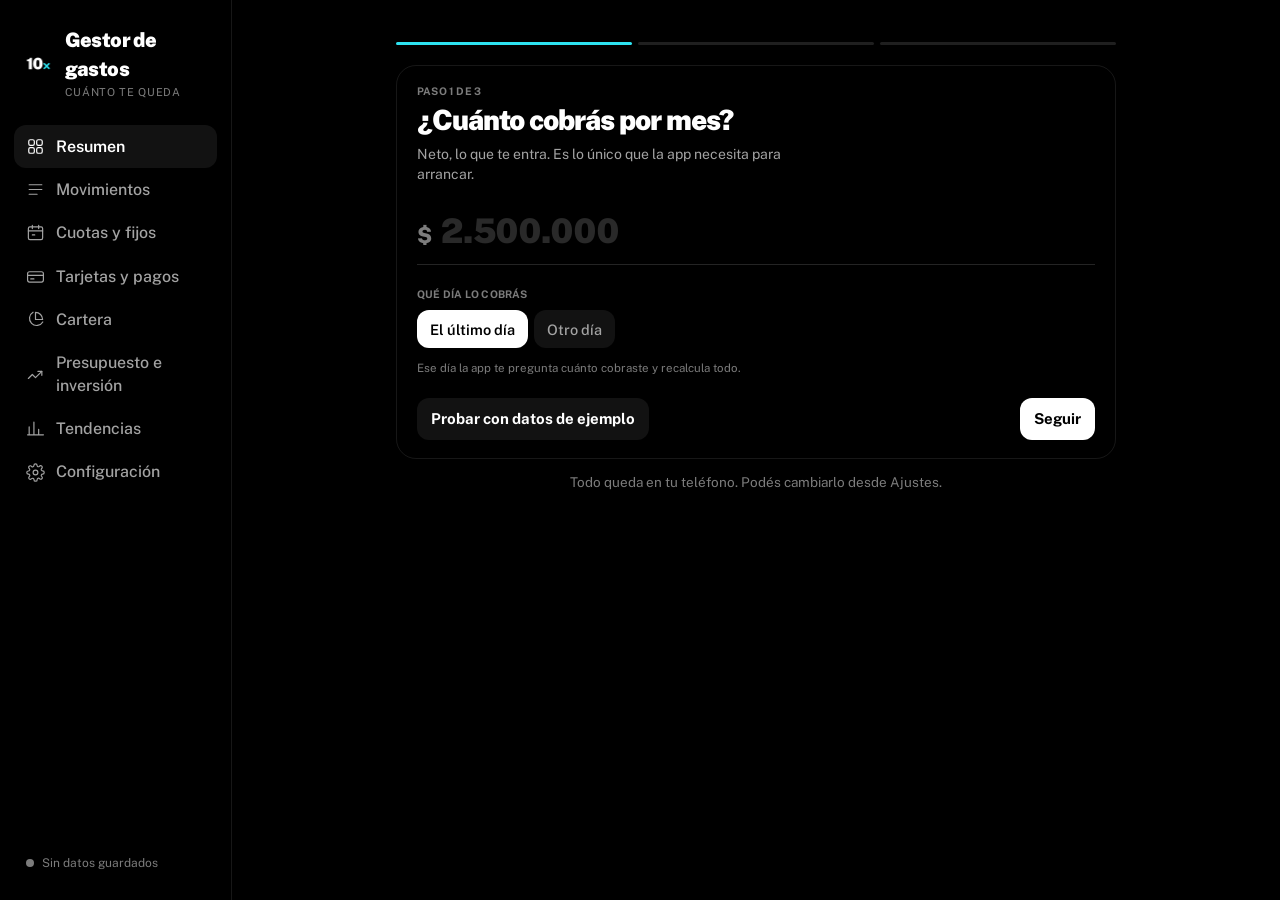
==== commit e3d5b53b: "YPFD: acción local con ADR 1:1 en la tabla, se carga como un CEDEAR Co-Authored-By: Claude Opus 5.5 " ====
--- a/index.html
+++ b/index.html
@@ -642,15 +642,21 @@
 .seg.rangos{display:inline-flex;margin-bottom:4px}
 .seg.rangos button{padding:5px 11px;font-size:12.5px}
 .seg.rangos button.off{opacity:.35}
-.alfa-row{display:grid;grid-template-columns:76px 1fr auto;gap:10px;align-items:center;font-size:13px;padding:4px 0}
-.alfa-row i{display:block;height:6px;border-radius:3px;background:var(--surface-3);overflow:hidden}
-.alfa-row i b{display:block;height:100%;border-radius:3px}
-.alfa-row .up{color:var(--good-text)} .alfa-row .down{color:var(--crit-text)}
+.alfa-row{display:grid;grid-template-columns:58px 1fr 78px;gap:10px;align-items:center;font-size:13px;padding:3px 0;cursor:pointer}
+.alfa-row span{font-weight:700;white-space:nowrap;line-height:1.1}
+.alfa-row span small{display:block;font-size:10px;font-weight:500;color:var(--ink-3)}
+/* barra divergente: el centro es cero; positivos a la derecha, negativos a la izquierda (queda la "escalera" de mayor a menor) */
+.alfa-row i{position:relative;display:block;height:10px}
+.alfa-row i::before{content:'';position:absolute;left:50%;top:-4px;bottom:-4px;width:1px;background:var(--line-2)}
+.alfa-row i b{position:absolute;top:0;height:100%;border-radius:2px}
+.alfa-row b.up{background:var(--good)} .alfa-row b.down{background:var(--crit)}
+.alfa-row em{font-style:normal;font-weight:800;text-align:right;font-variant-numeric:tabular-nums;white-space:nowrap}
+.alfa-row em.up{color:var(--good-text)} .alfa-row em.down{color:var(--crit-text)}
 .ccl-info{display:flex;flex-direction:column;gap:4px;margin-top:6px;font-size:12.5px;color:var(--ink-2)}
 .ccl-info span{display:flex;align-items:center;gap:6px;flex-wrap:wrap}
 .op-row .sub{white-space:normal}
 /* vs S&P 500: tres cajas idénticas, centradas */
-.evo-kpi{display:grid;grid-template-columns:repeat(3,1fr);gap:8px;margin:12px 0}
+.evo-kpi{display:grid;grid-template-columns:repeat(3,minmax(0,1fr));gap:8px;margin:12px 0 8px}
 .evo-kpi .box{display:flex;flex-direction:column;align-items:center;justify-content:center;gap:3px;min-height:84px;padding:10px 6px;border-radius:var(--r-sm);background:var(--surface-3);border:0px solid var(--line);text-align:center}
 .evo-kpi .box .l{font-size:10.5px;color:var(--ink-3);font-weight:700;letter-spacing:.08em;text-transform:uppercase;white-space:nowrap}
 .evo-kpi .box .v{font-family:var(--font-display);font-size:21px;font-weight:900;letter-spacing:-.04em;line-height:1.1;white-space:nowrap;font-variant-numeric:tabular-nums}
@@ -1296,6 +1302,43 @@
 .rsv-gan{font-size:14px;font-weight:800;margin-left:10px;letter-spacing:0;vertical-align:middle;font-variant-numeric:tabular-nums}
 .rsv-gan.up{color:var(--good)} .rsv-gan.down{color:var(--crit)}
 
+/* Mejor relacion (21-oct): numero reward/risk junto a la zona */
+.al-top .r{display:flex;align-items:center;gap:8px;flex:none}
+.al-rr{font-size:15px;font-weight:900;font-variant-numeric:tabular-nums;color:var(--ink-2);letter-spacing:-.01em}
+.al-rr.hi{color:var(--accent)}
+.pz-ord .i-btn{align-self:center;margin-left:-6px;border:1px solid var(--line-2);min-height:0;padding:0;width:18px;height:18px;font-size:11px}
+.nov-ag{display:flex;flex-direction:column;margin:2px 0 4px}
+.nov-d{display:flex;gap:12px;align-items:baseline;padding:5px 0}
+.nov-d.sem{border-top:1px solid var(--line);margin-top:4px;padding-top:9px}
+.nov-d .d{flex:none;width:60px;white-space:nowrap;font-size:12.5px;font-weight:700;color:var(--ink-3);text-transform:uppercase;letter-spacing:.04em;font-variant-numeric:tabular-nums}
+.nov-d .tk{display:flex;flex-wrap:wrap;gap:2px 14px;min-width:0}
+.nov-d .tk b{font-size:15.5px;font-weight:800;color:var(--ink-2);cursor:pointer;letter-spacing:.01em}
+.nov-d .tk b.mio{color:var(--accent);font-weight:900}
+/* recorrer graficos de lineas con el dedo (23-oct) */
+.chart svg.lc{touch-action:pan-y;-webkit-user-select:none;user-select:none;-webkit-touch-callout:none}
+.chart svg.lc .sc-l{stroke:var(--ink-2);stroke-width:1;stroke-dasharray:3 3}
+.chart svg.lc .sc-d{stroke:var(--bg);stroke-width:2}
+/* ancho segun contenido: posicionado fixed cerca del borde derecho se achicaba y partia cada fila en dos */
+#tooltip{width:max-content;max-width:300px}
+#tooltip .row{flex-wrap:nowrap}
+#tooltip .row span,#tooltip .row b{white-space:nowrap}
+/* vs S&P: veredicto debajo de las tres cajas (25-oct) */
+.evo-ver{display:flex;align-items:center;gap:7px;font-size:14px;color:var(--ink-2);margin:0}
+.evo-ver b{color:var(--ink);font-weight:800}
+.evo-sub{font-size:11.5px;color:var(--ink-3);margin:2px 0 6px 15px}
+.evo-ver .dot{width:8px;height:8px;border-radius:50%;flex:none;display:inline-block}
+.evo-ver .dot.good{background:var(--good)} .evo-ver .dot.warn{background:var(--warn)} .evo-ver .dot.crit{background:var(--crit)}
+/* franja vs S&P arriba del mapa (28-oct) */
+.vs-fr{border:1px solid var(--line);border-radius:12px;padding:10px 12px;margin:0 0 12px;cursor:pointer}
+.vs-fr .t{display:flex;align-items:center;gap:8px}
+.vs-fr .t b{font-size:15px;font-weight:900;letter-spacing:-.01em}
+.vs-fr .t em{margin-left:auto;font-style:normal;font-weight:900;font-size:15px;font-variant-numeric:tabular-nums;white-space:nowrap}
+.vs-fr .dot{width:9px;height:9px;margin:0;flex:none}
+.vs-fr .s{font-size:12px;color:var(--ink-3);margin:3px 0 0 17px}
+.vs-fr.good .t em{color:var(--good-text)} .vs-fr.warn .t em{color:var(--warn-text)}
+.vs-fr.crit{border-color:var(--crit);background:rgba(255,74,69,.10)} .vs-fr.crit .t em,.vs-fr.crit .t b{color:var(--crit-text)}
+.vs-fr.fijo{cursor:default;margin:0 0 6px}
+
 </style>
 <script type="application/json" id="flujo-data">null</script>
 <script type="application/json" id="flujo-preset">null</script>
@@ -1329,7 +1372,7 @@
 
 <script>
 /* ===== datos embebidos (generados por build.js desde /data) ===== */
-const CEDEARS_EMBED = {"fuente":"BYMA — CEDEARs negociables","actualizado":"2026-09-28","nota":"ratio [N, M] = N CEDEARs equivalen a M acciones del subyacente","cedears":[{"code":"AABA","nombre":"Altaba Inc.","mercado":"NASDAQ","ratio":[3,1]},{"code":"AAL","nombre":"American Airlines Group Inc","mercado":"NASDAQ","ratio":[2,1]},{"code":"AAP","nombre":"Advanced Auto Parts Inc","mercado":"NYSE","ratio":[14,1]},{"code":"AAPL","nombre":"Apple Inc.","mercado":"NASDAQ","ratio":[20,1]},{"code":"ABBV","nombre":"AbbVie Inc.","mercado":"NYSE","ratio":[10,1]},{"code":"ABEV","nombre":"Ambev S.A.","mercado":"NASDAQ","ratio":[1,3]},{"code":"ABEV3","nombre":"Ambev S.A.","mercado":"B3","ratio":[1,1],"sinUS":true},{"code":"ABNB","nombre":"Airbnb Inc","mercado":"NASDAQ GS","ratio":[15,1]},{"code":"ABT","nombre":"Abbott Labs","mercado":"NYSE","ratio":[4,1]},{"code":"ACN","nombre":"Accenture","mercado":"NYSE","ratio":[75,1]},{"code":"ACWI","nombre":"iShares MSCI ACWI ETF","mercado":"NASDAQ","ratio":[26,1]},{"code":"ADBE","nombre":"Adobe Systems Incorporated","mercado":"NASDAQ","ratio":[44,1]},{"code":"ADGO","nombre":"Adecoagro S.A.","mercado":"NYSE","ratio":[1,1]},{"code":"ADI","nombre":"Analog Devices","mercado":"NASDAQ","ratio":[15,1]},{"code":"ADP","nombre":"Automatic Data Processing Inc.","mercado":"NASDAQ","ratio":[6,1]},{"code":"ADS","nombre":"Adidas AG","mercado":"XETRA","ratio":[22,1],"sinUS":true},{"code":"AEG","nombre":"Aegon N.V.","mercado":"NYSE","ratio":[1,1]},{"code":"AEM","nombre":"Agnico Eagle Mines Limited","mercado":"NYSE","ratio":[6,1]},{"code":"AI","nombre":"C3.AI INC","mercado":"NYSE","ratio":[5,1]},{"code":"AIG","nombre":"American International Group (AIG)","mercado":"NYSE","ratio":[5,1]},{"code":"AKO.B","nombre":"Embotelladora Andina S.A.","mercado":"NYSE","ratio":[1,1],"us":"AKO-B"},{"code":"ALAB","nombre":"Astera Labs Inc","mercado":"NASDAQ","ratio":[44,1]},{"code":"AMAT","nombre":"Applied Materials Inc.","mercado":"NASDAQ","ratio":[5,1]},{"code":"AMD","nombre":"Advanced Micro Devices, Inc.","mercado":"NASDAQ","ratio":[10,1]},{"code":"AMGN","nombre":"Amgen Inc.","mercado":"NASDAQ","ratio":[30,1]},{"code":"AMX","nombre":"America Movil","mercado":"NYSE","ratio":[1,1]},{"code":"AMZN","nombre":"Amazon.Com, Inc.","mercado":"NYSE","ratio":[144,1]},{"code":"ANET","nombre":"Arista Networks Inc.","mercado":"NYSE","ratio":[29,1]},{"code":"ANF","nombre":"Abercrombie & Fitch Co","mercado":"NYSE","ratio":[1,1]},{"code":"AOCA","nombre":"Aluminum Corp Of China","mercado":"NYSE","ratio":[1,1],"us":"ACH"},{"code":"ARCO","nombre":"Arcos Dorados Holdings Inc.","mercado":"NYSE","ratio":[1,2]},{"code":"ARKK","nombre":"ARK INNOVATION","mercado":"NYSE Arca","ratio":[10,1]},{"code":"ARM","nombre":"ARM Holdings Plc","mercado":"NASDAQ","ratio":[27,1]},{"code":"ASML","nombre":"ASML HOLDING NV","mercado":"NASDAQ GS","ratio":[146,1]},{"code":"ASR","nombre":"Grupo Aeroportuario Del Sureste , S.A.B. de C.V.","mercado":"NYSE","ratio":[20,1]},{"code":"ASTS","nombre":"AST SpaceMobile Inc","mercado":"NASDAQ","ratio":[15,1]},{"code":"ATAD","nombre":"Pjsc Tatneft","mercado":"LONDON STOCK EXCHANGE","ratio":[4,1],"sinUS":true},{"code":"AUY","nombre":"Yamana Gold Inc.","mercado":"NYSE","ratio":[1,1]},{"code":"AVGO","nombre":"Broadcom Inc.","mercado":"NASDAQ","ratio":[39,1]},{"code":"AVY","nombre":"Avery Dennison Corp.","mercado":"NYSE","ratio":[18,1]},{"code":"AXP","nombre":"American Express Co","mercado":"NYSE","ratio":[15,1]},{"code":"AZN","nombre":"Astrazeneca Plc","mercado":"NYSE","ratio":[4,1]},{"code":"B","nombre":"Barrick Gold Corp","mercado":"NYSE","ratio":[2,1]},{"code":"BA","nombre":"The Boeing Company","mercado":"NYSE","ratio":[24,1]},{"code":"BA.C","nombre":"Bank Of America Corporation","mercado":"NYSE","ratio":[4,1],"us":"BAC"},{"code":"BABA","nombre":"Alibaba Group Holding Limited","mercado":"NYSE","ratio":[9,1]},{"code":"BAK","nombre":"Braskem SA","mercado":"NYSE","ratio":[2,1]},{"code":"BAS","nombre":"Basf SE","mercado":"FRANKFURT","ratio":[2,1],"sinUS":true},{"code":"BAYN","nombre":"Bayer AG","mercado":"FRANKFURT","ratio":[3,1],"sinUS":true},{"code":"BB","nombre":"Blackberry Limited","mercado":"NASDAQ","ratio":[3,1]},{"code":"BBAS3","nombre":"Banco do Brasil S.A.","mercado":"B3","ratio":[2,1],"sinUS":true},{"code":"BBD","nombre":"Banco Bradesco S.A.","mercado":"NYSE","ratio":[1,1]},{"code":"BBDC3","nombre":"Banco Bradesco S.A.","mercado":"B3","ratio":[1,1],"sinUS":true},{"code":"BBV","nombre":"Bilbao Vizcaya Argentaria S.A.","mercado":"NYSE","ratio":[1,1]},{"code":"BCS","nombre":"Barclays Bank Plc","mercado":"NYSE","ratio":[1,1]},{"code":"BHP","nombre":"Bhp Group Ltd","mercado":"NYSE","ratio":[2,1]},{"code":"BIDU","nombre":"Baidu, Inc.","mercado":"NASDAQ","ratio":[11,1]},{"code":"BIIB","nombre":"Biogen Inc.","mercado":"NASDAQ","ratio":[13,1]},{"code":"BIOX","nombre":"Bioceres Crop Solutions Corp.","mercado":"NYSE American","ratio":[1,1]},{"code":"BK","nombre":"The Bank Of New York Mellon Corp.","mercado":"NYSE","ratio":[2,1]},{"code":"BKNG","nombre":"Booking","mercado":"NASDAQ","ratio":[700,1]},{"code":"BKR","nombre":"Baker Hughes Co","mercado":"NASDAQ","ratio":[7,1]},{"code":"BMNR","nombre":"Bitmine Inmersion Technologies, Inc.","mercado":"NYSE","ratio":[8,1]},{"code":"BMY","nombre":"Bristol-Myers Squibb Company","mercado":"NYSE","ratio":[3,1]},{"code":"BNG","nombre":"Bunge Limited","mercado":"NYSE","ratio":[5,1]},{"code":"BP","nombre":"BP PCL","mercado":"NYSE","ratio":[5,1]},{"code":"BPA11","nombre":"Banco BTG Pactual S.A.","mercado":"B3","ratio":[1,1],"sinUS":true},{"code":"BRFS","nombre":"BRF S.A.","mercado":"NYSE","ratio":[1,3]},{"code":"BRKB","nombre":"Berkshire Hathaway Inc.","mercado":"NYSE","ratio":[22,1],"us":"BRK-B"},{"code":"BSBR","nombre":"Banco Santander (Brasil) S.A.","mercado":"NYSE","ratio":[1,1]},{"code":"BSN","nombre":"Danone","mercado":"FRANKFURT","ratio":[20,1],"sinUS":true},{"code":"BX","nombre":"Blackstone Inc.","mercado":"NYSE","ratio":[30,1]},{"code":"C","nombre":"Citigroup Inc","mercado":"NYSE","ratio":[3,1]},{"code":"CAAP","nombre":"Corporación America Airports S.A.","mercado":"NYSE","ratio":[1,4]},{"code":"CAH","nombre":"Cardinal Health Inc","mercado":"NYSE","ratio":[3,1]},{"code":"CAJ","nombre":"Canon Inc","mercado":"NYSE","ratio":[2,1]},{"code":"CAR","nombre":"Avis Budget Group Inc.","mercado":"NASDAQ","ratio":[26,1]},{"code":"CAT","nombre":"Caterpillar Inc","mercado":"NYSE","ratio":[20,1]},{"code":"CBRD","nombre":"Companhia Brasileira De Dis NPV ADR","mercado":"NYSE","ratio":[1,1],"us":"CBD"},{"code":"CCJ","nombre":"Cameco Corporation","mercado":"NYSE","ratio":[23,1]},{"code":"CCL","nombre":"Carnival","mercado":"NYSE","ratio":[3,1]},{"code":"CDE","nombre":"Coeur Mining Inc.","mercado":"NYSE","ratio":[1,1]},{"code":"CEG","nombre":"CONSTELLATION ENERGY CORPORATION","mercado":"NASDAQ GS","ratio":[45,1]},{"code":"CIBR","nombre":"First Trust NASDAQ Cybersecurity","mercado":"NASDAQ GM","ratio":[10,1]},{"code":"CL","nombre":"Colgate Palmolive Co","mercado":"NYSE","ratio":[3,1]},{"code":"CLS","nombre":"CELESTICA INC","mercado":"NYSE","ratio":[20,1]},{"code":"COIN","nombre":"Coinbase Global Inc","mercado":"NASDAQ","ratio":[27,1]},{"code":"COP","nombre":"ConocoPhillips","mercado":"NYSE","ratio":[25,1]},{"code":"COPX","nombre":"Global X Copper Miners ETF","mercado":"NYSE","ratio":[14,1]},{"code":"COST","nombre":"Costco Wholesale Corp","mercado":"NASDAQ","ratio":[48,1]},{"code":"CRM","nombre":"Salesforce Inc.","mercado":"NYSE","ratio":[18,1]},{"code":"CRWD","nombre":"CrowdStrike Holdings, Inc.","mercado":"NASDAQ GS","ratio":[79,1]},{"code":"CRWV","nombre":"CoreWeave Inc","mercado":"NASDAQ","ratio":[27,1]},{"code":"CS","nombre":"Credit Suisse Group","mercado":"NYSE","ratio":[1,1]},{"code":"CSCO","nombre":"Cisco Systems Inc","mercado":"NASDAQ","ratio":[5,1]},{"code":"CSNA3","nombre":"Companhia Siderúrgica Nacional S.A.","mercado":"B3","ratio":[1,1],"sinUS":true},{"code":"CVS","nombre":"CVS Health","mercado":"NYSE","ratio":[15,1]},{"code":"CVX","nombre":"Chevron Corp.","mercado":"NYSE","ratio":[16,1]},{"code":"CX","nombre":"Cemex S.A.B. de CV","mercado":"NYSE","ratio":[1,1]},{"code":"DAL","nombre":"Delta Air Lines","mercado":"NYSE","ratio":[8,1]},{"code":"DD","nombre":"Dupont de Nemours Inc.","mercado":"NYSE","ratio":[5,1]},{"code":"DE","nombre":"Deere & Co.","mercado":"NYSE","ratio":[40,1]},{"code":"DECK","nombre":"DECKERS OUTDOOR CORPORATION","mercado":"NYSE","ratio":[25,1]},{"code":"DELL","nombre":"DELL TECHNOLOGIES INC","mercado":"NYSE","ratio":[74,1]},{"code":"DEO","nombre":"Diageo PLC","mercado":"NYSE","ratio":[6,1]},{"code":"DHR","nombre":"Danaher Corp","mercado":"NYSE","ratio":[54,1]},{"code":"DIA","nombre":"SPDR DOW JONES INDUSTRIAL","mercado":"NYSE Arca","ratio":[20,1]},{"code":"DISN","nombre":"The Walt Disney Co.","mercado":"NYSE","ratio":[12,1],"us":"DIS"},{"code":"DOCU","nombre":"DocuSign Inc.","mercado":"NASDAQ","ratio":[22,1]},{"code":"DOW","nombre":"DOW Inc","mercado":"NYSE","ratio":[6,1]},{"code":"DTEA","nombre":"Deutsche Telekom Ag","mercado":"OTC US","ratio":[3,1],"us":"DTEGY"},{"code":"E","nombre":"Eni Spa","mercado":"NYSE","ratio":[4,1]},{"code":"EA","nombre":"Electronic Arts Inc","mercado":"NASDAQ","ratio":[14,1]},{"code":"EBAY","nombre":"Ebay Inc.","mercado":"NASDAQ","ratio":[2,1]},{"code":"EBR","nombre":"Centrais Eléctricas Brasileiras S.A. - Eletrobras","mercado":"NYSE","ratio":[1,4]},{"code":"ECL","nombre":"Ecolab Inc","mercado":"NYSE","ratio":[56,1]},{"code":"EEM","nombre":"ISHARES MSCI EMERGING MARKET","mercado":"NYSE Arca","ratio":[5,1]},{"code":"EFA","nombre":"iShares MSCI EAFE ETF","mercado":"NYSE","ratio":[18,1]},{"code":"EFX","nombre":"Equifax Inc.","mercado":"NYSE","ratio":[16,1]},{"code":"ELP","nombre":"Companhia Paranaense de Energía - COPEL","mercado":"NYSE","ratio":[1,3]},{"code":"EOAN","nombre":"E.On Se","mercado":"FRANKFURT","ratio":[6,1],"sinUS":true},{"code":"EQNR","nombre":"Equinor Asa","mercado":"NYSE","ratio":[6,1]},{"code":"ERIC","nombre":"Lm Ericsson Telephone Co.","mercado":"NASDAQ","ratio":[2,1]},{"code":"ERJ","nombre":"Embraer-Empresa Brasileira de Aeronáutica S.A.","mercado":"NYSE","ratio":[1,1]},{"code":"ESGU","nombre":"IShares ESG Aware MSCI USA ETF","mercado":"NASDAQ","ratio":[30,1]},{"code":"ETHA","nombre":"ISHARES ETHEREUM TR ETF","mercado":"NASDAQ","ratio":[5,1]},{"code":"ETSY","nombre":"Etsy Inc.","mercado":"NASDAQ","ratio":[16,1]},{"code":"EWJ","nombre":"iShares MSCI JAPAN ETF","mercado":"NYSE Arca","ratio":[14,1]},{"code":"EWY","nombre":"iShares MSCI South Korea ETF","mercado":"NYSE ARCA","ratio":[50,1]},{"code":"EWZ","nombre":"ISHARES MSCI BRAZIL CAP","mercado":"NYSE Arca","ratio":[2,1]},{"code":"F","nombre":"Ford Motor Company","mercado":"NYSE","ratio":[1,1]},{"code":"FCX","nombre":"Freeport Mcmoran Copper & Gold Inc.","mercado":"NYSE","ratio":[3,1]},{"code":"FDX","nombre":"Fedex Corp","mercado":"NYSE","ratio":[10,1]},{"code":"FISV","nombre":"Fiserv, Inc.","mercado":"NASDAQ GS","ratio":[11,1]},{"code":"FMCC","nombre":"Freddie Mac (Federal Home Loan)","mercado":"OTC","ratio":[1,1]},{"code":"FMX","nombre":"Fomento Economico Mexicano - Femsa","mercado":"NYSE","ratio":[6,1]},{"code":"FNMA","nombre":"Fed. Natl, Mortgage - Fannie Mae","mercado":"OTC","ratio":[1,1]},{"code":"FSLR","nombre":"First Solar Inc.","mercado":"NASDAQ","ratio":[18,1]},{"code":"FXI","nombre":"ISHARES CHINA LARGE-CAP ETF","mercado":"NYSE","ratio":[5,1]},{"code":"GDX","nombre":"Van Eck Gold Miners ETF/USA","mercado":"NYSE","ratio":[10,1]},{"code":"GE","nombre":"General Electric Co.","mercado":"NYSE","ratio":[8,1]},{"code":"GEV","nombre":"GE VERNOVA INC","mercado":"NYSE","ratio":[180,1]},{"code":"GFI","nombre":"Gold Fields Ltd.","mercado":"NYSE","ratio":[1,1]},{"code":"GGB","nombre":"Gerdau S.A.","mercado":"NYSE","ratio":[1,4]},{"code":"GILD","nombre":"Gilead Sciences, Inc.","mercado":"NASDAQ","ratio":[4,1]},{"code":"GLD","nombre":"ETF SPDR GOLD TRUST","mercado":"NYSE","ratio":[50,1]},{"code":"GLNG","nombre":"Golar LNG Ltd.","mercado":"NASDAQ GS","ratio":[10,1]},{"code":"GLOB","nombre":"Globant S.A.","mercado":"NYSE","ratio":[18,1]},{"code":"GLW","nombre":"Corning Inc.","mercado":"NYSE","ratio":[4,1]},{"code":"GM","nombre":"General Motors Co","mercado":"NYSE","ratio":[6,1]},{"code":"GOOGL","nombre":"Alphabet Inc.","mercado":"NASDAQ","ratio":[58,1]},{"code":"GPRK","nombre":"Geopark Ltd.","mercado":"NYSE","ratio":[1,1]},{"code":"GRMN","nombre":"Garmin Ltd.","mercado":"NASDAQ","ratio":[3,1]},{"code":"GS","nombre":"The Goldman Sachs Group, Inc","mercado":"NYSE","ratio":[13,1]},{"code":"GSK","nombre":"GSK Plc.","mercado":"NYSE","ratio":[4,1]},{"code":"GT","nombre":"Goodyear Tire & Rubber co./the","mercado":"NASDAQ","ratio":[2,1]},{"code":"HAL","nombre":"Halliburton Co.","mercado":"NYSE","ratio":[2,1]},{"code":"HAPV3","nombre":"Hapvida Participacoes E Investimentos S.A.","mercado":"B3","ratio":[1,1],"sinUS":true},{"code":"HD","nombre":"The Home Depot Inc.","mercado":"NYSE","ratio":[32,1]},{"code":"HDB","nombre":"Hdfc Bank Limited.","mercado":"NYSE","ratio":[2,1]},{"code":"HHPD","nombre":"Hon Hai Precision Industry Co. Ltd.","mercado":"LONDON STOCK EXCHANGE","ratio":[2,1],"sinUS":true},{"code":"HIMS","nombre":"Hims & Hers Health, Inc.","mercado":"NYSE","ratio":[4,1]},{"code":"HL","nombre":"Hecla Mining Co .","mercado":"NYSE","ratio":[1,1]},{"code":"HMC","nombre":"Honda Motor Co. Ltd","mercado":"NYSE","ratio":[1,1]},{"code":"HMY","nombre":"Harmony Gold Mining Company Ltd.","mercado":"NYSE","ratio":[1,1]},{"code":"HNPIY","nombre":"Huaneng Power Intl","mercado":"NYSE","ratio":[1,1]},{"code":"HOG","nombre":"Harley-Davidson Inc.","mercado":"NYSE","ratio":[3,1]},{"code":"HON","nombre":"Honeywell International Inc.","mercado":"NYSE","ratio":[8,1]},{"code":"HOOD","nombre":"Robinhood Markets Inc","mercado":"NASDAQ","ratio":[29,1]},{"code":"HPQ","nombre":"Hp Inc","mercado":"NYSE","ratio":[1,1]},{"code":"HSBC","nombre":"Hsbc Holdings Plc","mercado":"NYSE","ratio":[2,1]},{"code":"HSY","nombre":"The Hershey Company","mercado":"NYSE","ratio":[21,1]},{"code":"HUT","nombre":"Hut 8 Mining Corp.","mercado":"NASDAQ GS","ratio":[5,1]},{"code":"HWM","nombre":"Howmet Aerospace Inc.","mercado":"NYSE","ratio":[1,1]},{"code":"IBB","nombre":"iShares Nasdaq Biotechnology ETF","mercado":"NASDAQ","ratio":[27,1]},{"code":"IBIT","nombre":"ISHARES BITCOIN TRUST","mercado":"NASDAQ","ratio":[10,1]},{"code":"IBKR","nombre":"INTERACTIVE BROKERS GROUP INC","mercado":"NASDAQ GS","ratio":[17,1]},{"code":"IBM","nombre":"International Business Machines","mercado":"NYSE","ratio":[15,1]},{"code":"IBN","nombre":"Icici Bank Ltd.","mercado":"NYSE","ratio":[1,1]},{"code":"ICLN","nombre":"iShares Global Clean Energy ETF","mercado":"NASDAQ GM","ratio":[5,1]},{"code":"IEMG","nombre":"iShares Core MSCI Emerging Markets ETF","mercado":"NYSE","ratio":[12,1]},{"code":"IEUR","nombre":"iShares Core MSCI Europe ETF","mercado":"NYSE Arca","ratio":[11,1]},{"code":"IFF","nombre":"International Flavors & Fragrances Inc.","mercado":"NYSE","ratio":[12,1]},{"code":"IJH","nombre":"iShares CORE S&P MID-CAP ETF","mercado":"NYSE Arca","ratio":[12,1]},{"code":"ILF","nombre":"IShares Latin America 40 ETF","mercado":"NYSE","ratio":[6,1]},{"code":"INFY","nombre":"Infosys Limited","mercado":"NASDAQ","ratio":[1,1]},{"code":"ING","nombre":"Ing Groep Nv","mercado":"NYSE","ratio":[3,1]},{"code":"INTC","nombre":"Intel Corporation","mercado":"NASDAQ","ratio":[5,1]},{"code":"IP","nombre":"International Paper Co.","mercado":"NYSE","ratio":[4,1]},{"code":"IREN","nombre":"Iren Ltd","mercado":"NASDAQ","ratio":[12,1]},{"code":"ISRG","nombre":"Intuitive Surgical inc","mercado":"NASDAQ","ratio":[90,1]},{"code":"ITA","nombre":"iShares U.S. Aerospace & Defense","mercado":"CBOE","ratio":[50,1]},{"code":"ITUB","nombre":"Itaú Unibanco Holding S.A.","mercado":"NYSE","ratio":[1,1]},{"code":"ITUB3","nombre":"Banco Itaú Unibanco S.A","mercado":"B3","ratio":[1,1],"sinUS":true},{"code":"IVE","nombre":"iShares S&P 500 Value ETF","mercado":"NYSE Arca","ratio":[40,1]},{"code":"IVV","nombre":"IShares Core S&P 500 ETF","mercado":"NYSE","ratio":[692,1]},{"code":"IVW","nombre":"iShares S&P 500 Growth ETF","mercado":"NYSE Arca","ratio":[20,1]},{"code":"IWM","nombre":"ISHARES TRUST RUSSELL 2000","mercado":"NYSE Arca","ratio":[10,1]},{"code":"JCI","nombre":"Johnson Controls International","mercado":"NYSE","ratio":[2,1]},{"code":"JD","nombre":"Jd.Com, Inc.","mercado":"NASDAQ","ratio":[4,1]},{"code":"JMIA","nombre":"Adr Jumia Technologies Ag","mercado":"NYSE","ratio":[1,1]},{"code":"JNJ","nombre":"Johnson & Johnson","mercado":"NYSE","ratio":[15,1]},{"code":"JOYY","nombre":"JOYY Inc.","mercado":"NASDAQ","ratio":[5,1]},{"code":"JPM","nombre":"J.P. Morgan & Chase Co.","mercado":"NYSE","ratio":[15,1]},{"code":"KB","nombre":"Kb Financial Group Inc.","mercado":"NYSE","ratio":[2,1]},{"code":"KEEL","nombre":"Bitfarms Ltd.","mercado":"NASDAQ GM","ratio":[1,5]},{"code":"KEP","nombre":"Korea Electric Power Corp.","mercado":"NYSE","ratio":[1,1]},{"code":"KGC","nombre":"Kinross Gold Corp","mercado":"NYSE","ratio":[1,1]},{"code":"KLAC","nombre":"KLA CORP","mercado":"NASDAQ GS","ratio":[34,1]},{"code":"KMB","nombre":"Kimberly-Clark Corp.","mercado":"NYSE","ratio":[6,1]},{"code":"KO","nombre":"The Coca Cola Company","mercado":"NYSE","ratio":[5,1]},{"code":"KOFM","nombre":"Coca-Cola Femsa, S.A.B. De C.V.","mercado":"NYSE","ratio":[2,1],"us":"KOF"},{"code":"LAC","nombre":"Lithium Americas Corp","mercado":"NYSE","ratio":[1,1]},{"code":"LAR","nombre":"Lithium Americas (Argentina) Corp","mercado":"NYSE","ratio":[1,1]},{"code":"LFC","nombre":"China Life Insurance","mercado":"NYSE","ratio":[2,1]},{"code":"LIN","nombre":"LINDE PLC","mercado":"NASDAQ GS","ratio":[102,1]},{"code":"LKOD","nombre":"Pjsc Lukoil","mercado":"LONDON STOCK EXCHANGE","ratio":[4,1],"sinUS":true},{"code":"LLY","nombre":"Eli Lilly and Company","mercado":"NYSE","ratio":[56,1]},{"code":"LMT","nombre":"Lockheed Martin Corporation","mercado":"NYSE","ratio":[20,1]},{"code":"LND","nombre":"Brasilagro - Co Brasileira de Propriedades Agrícolas","mercado":"NYSE","ratio":[1,1]},{"code":"LRCX","nombre":"Lam Research Corp","mercado":"NASDAQ","ratio":[56,1]},{"code":"LREN3","nombre":"Lojas Renner S.A.","mercado":"B3","ratio":[1,1],"sinUS":true},{"code":"LVS","nombre":"Las Vegas Sands Corp","mercado":"NYSE","ratio":[2,1]},{"code":"LYG","nombre":"Lloyds Banking Group Plc","mercado":"NYSE","ratio":[2,1]},{"code":"MA","nombre":"Mastercard Inc.","mercado":"NYSE","ratio":[33,1]},{"code":"MBG","nombre":"Mercedes-Benz Group AG","mercado":"FRANKFURT","ratio":[4,1],"sinUS":true},{"code":"MBT","nombre":"Mobile Telesystems","mercado":"NYSE","ratio":[2,1]},{"code":"MCD","nombre":"Mcdonald'S Corp.","mercado":"NYSE","ratio":[24,1]},{"code":"MDLZ","nombre":"Mondelez","mercado":"NASDAQ","ratio":[15,1]},{"code":"MDT","nombre":"Medtronic Public Limited Company","mercado":"NYSE","ratio":[4,1]},{"code":"MELI","nombre":"Mercadolibre Inc.","mercado":"NASDAQ","ratio":[120,1]},{"code":"META","nombre":"Meta Platforms Inc","mercado":"NASDAQ","ratio":[24,1]},{"code":"MFG","nombre":"Mizuho Financial Group","mercado":"NYSE","ratio":[1,1]},{"code":"MGLU3","nombre":"Magazine Luiza S.A.","mercado":"B3","ratio":[1,1],"sinUS":true},{"code":"MMC","nombre":"Marsh & Mclennan Companies Inc.","mercado":"NYSE","ratio":[16,1]},{"code":"MMM","nombre":"3M Company","mercado":"NYSE","ratio":[10,1]},{"code":"MO","nombre":"Altria Group Inc.","mercado":"NYSE","ratio":[4,1]},{"code":"MOS","nombre":"The Mosaic Co","mercado":"NYSE","ratio":[5,1]},{"code":"MP","nombre":"MP Materials Corp.","mercado":"NYSE","ratio":[10,1]},{"code":"MRK","nombre":"Merck & Co. Inc.","mercado":"NYSE","ratio":[5,1]},{"code":"MRNA","nombre":"Moderna Inc","mercado":"NASDAQ","ratio":[19,1]},{"code":"MRVL","nombre":"Marvell Technology Inc","mercado":"NASDAQ","ratio":[14,1]},{"code":"MS","nombre":"MORGAN STANLEY","mercado":"NYSE","ratio":[41,1]},{"code":"MSFT","nombre":"Microsoft Corp.","mercado":"NASDAQ","ratio":[30,1]},{"code":"MSI","nombre":"Motorola Solutions, Inc.","mercado":"NYSE","ratio":[20,1]},{"code":"MSTR","nombre":"Microstrategy Inc Cl A New","mercado":"NASDAQ GS","ratio":[20,1]},{"code":"MU","nombre":"Micron Technology Inc","mercado":"NASDAQ GS","ratio":[5,1]},{"code":"MUFG","nombre":"Mitsubishi Ufj Financial Group","mercado":"NYSE","ratio":[1,1]},{"code":"MUX","nombre":"McEwen Mining Inc","mercado":"NYSE","ratio":[2,1]},{"code":"NATU3","nombre":"NATURA COSMETICOS SA","mercado":"B3","ratio":[1,1],"sinUS":true},{"code":"NBIS","nombre":"Nebius Group N.V.","mercado":"NASDAQ GS","ratio":[27,1]},{"code":"NEC1","nombre":"Nec Corporation","mercado":"FRANKFURT","ratio":[1,3],"sinUS":true},{"code":"NEE","nombre":"NextEra Energy, Inc.","mercado":"NYSE","ratio":[19,1]},{"code":"NEM","nombre":"Newmont Corporation","mercado":"NYSE","ratio":[3,1]},{"code":"NFLX","nombre":"Netflix, Inc.","mercado":"NASDAQ","ratio":[48,1]},{"code":"NG","nombre":"Novagold Resources INC.","mercado":"NYSE","ratio":[1,4]},{"code":"NGG","nombre":"National Grid Plc","mercado":"NYSE","ratio":[2,1]},{"code":"NIO","nombre":"NIO Inc.","mercado":"NYSE","ratio":[4,1]},{"code":"NKE","nombre":"Nike Inc.","mercado":"NYSE","ratio":[12,1]},{"code":"NLM","nombre":"Novolipetsk Steel PJSC","mercado":"LONDON STOCK EXCHANGE","ratio":[2,1],"sinUS":true},{"code":"NMR","nombre":"Nomura Holdings, Inc","mercado":"NYSE","ratio":[1,1]},{"code":"NOKA","nombre":"Nokia Corporation","mercado":"NYSE","ratio":[1,1],"us":"NOK"},{"code":"NOW","nombre":"SERVICENOW INC","mercado":"NYSE","ratio":[172,1]},{"code":"NSAN","nombre":"Nissan Motor Co., Ltd","mercado":"OTC US","ratio":[1,1],"us":"NSANY"},{"code":"NTES","nombre":"Netease, Inc","mercado":"NASDAQ","ratio":[14,1]},{"code":"NTRA","nombre":"NATERA INC","mercado":"NASDAQ GS","ratio":[51,1]},{"code":"NUE","nombre":"Nucor Corp","mercado":"NYSE","ratio":[16,1]},{"code":"NVDA","nombre":"Nvidia Corporation","mercado":"NASDAQ","ratio":[24,1]},{"code":"NVO","nombre":"NOVO NORDISK A/S","mercado":"NYSE","ratio":[7,1]},{"code":"NVS","nombre":"Novartis Ag","mercado":"NYSE","ratio":[4,1]},{"code":"NXE","nombre":"Nexgen Energy LTD","mercado":"NYSE","ratio":[1,1]},{"code":"O","nombre":"Realty Income Corp.","mercado":"NYSE","ratio":[13,1]},{"code":"OGZD","nombre":"Pjsc Gazprom","mercado":"LONDON STOCK EXCHANGE","ratio":[2,1],"sinUS":true},{"code":"OKLO","nombre":"Oklo Inc","mercado":"NYSE","ratio":[28,1]},{"code":"ONDS","nombre":"Ondas Holdings Inc.","mercado":"NASDAQ CM","ratio":[2,1]},{"code":"ORAN","nombre":"Orange S.A.","mercado":"NYSE","ratio":[1,1]},{"code":"ORCL","nombre":"Oracle Corporation","mercado":"NYSE","ratio":[3,1]},{"code":"ORLY","nombre":"O'reilly Automotive Inc","mercado":"NASDAQ","ratio":[222,1]},{"code":"OXY","nombre":"Occidental Petroleum Corp.","mercado":"NYSE","ratio":[5,1]},{"code":"PAAS","nombre":"Pan American Silver Corp.","mercado":"NASDAQ","ratio":[3,1]},{"code":"PAC","nombre":"Grupo Aeroportuario del Pacifico, S.A.B. de C.V.","mercado":"NYSE","ratio":[16,1]},{"code":"PAGS","nombre":"Pagseguro Digital Ltd","mercado":"NYSE","ratio":[3,1]},{"code":"PANW","nombre":"Palo Alto Networks Inc","mercado":"NASDAQ GS","ratio":[50,1]},{"code":"PATH","nombre":"UIPATH INC","mercado":"NYSE","ratio":[2,1]},{"code":"PBI","nombre":"Pitney Bowes Inc","mercado":"NYSE","ratio":[1,1]},{"code":"PBR","nombre":"Petrobras (ADR)","mercado":"NYSE","ratio":[1,1]},{"code":"PCAR","nombre":"Paccar Inc.","mercado":"NASDAQ","ratio":[3,1]},{"code":"PCRF","nombre":"Panasonic Corporation","mercado":"OTC US","ratio":[2,1],"us":"PCRFY"},{"code":"PDD","nombre":"PDD HOLDINGS INC","mercado":"NASDAQ GS","ratio":[25,1]},{"code":"PEP","nombre":"Pepsico Inc","mercado":"NASDAQ","ratio":[18,1]},{"code":"PETR3","nombre":"Petrobras - Petróleo Brasileiro S.A.","mercado":"B3","ratio":[1,1],"sinUS":true},{"code":"PFE","nombre":"Pfizer Inc.","mercado":"NYSE","ratio":[4,1]},{"code":"PG","nombre":"Procter & Gamble","mercado":"NYSE","ratio":[15,1]},{"code":"PHG","nombre":"Koninklijke Philips N.V.","mercado":"NYSE","ratio":[5,1]},{"code":"PINS","nombre":"Pinterest","mercado":"NYSE","ratio":[7,1]},{"code":"PKS","nombre":"Posco Holdings Inc.","mercado":"NYSE","ratio":[3,1],"us":"PKX"},{"code":"PLD","nombre":"PROLOGIS INC","mercado":"NYSE","ratio":[29,1]},{"code":"PLTR","nombre":"Palantir Technologies Inc","mercado":"NYSE","ratio":[3,1]},{"code":"PM","nombre":"Philip Morris International","mercado":"NYSE","ratio":[18,1]},{"code":"PRIO3","nombre":"Petro Rio S.A.","mercado":"B3","ratio":[2,1],"sinUS":true},{"code":"PSO","nombre":"Pearson Plc","mercado":"NYSE","ratio":[1,1]},{"code":"PSQ","nombre":"PROSHARES SHORT QQQ","mercado":"NYSE Arca","ratio":[8,1]},{"code":"PSX","nombre":"Phillips 66","mercado":"NYSE","ratio":[6,1]},{"code":"PTR","nombre":"Petrochina Co Ltd","mercado":"NYSE","ratio":[4,1]},{"code":"PYPL","nombre":"Paypal Holdings, Inc.","mercado":"NASDAQ","ratio":[8,1]},{"code":"QCOM","nombre":"Qualcomm Inc.","mercado":"NASDAQ","ratio":[11,1]},{"code":"QQQ","nombre":"INVESCO QQQ TRUST","mercado":"NASDAQ","ratio":[20,1]},{"code":"RACE","nombre":"Ferrari","mercado":"NYSE","ratio":[83,1]},{"code":"RBLX","nombre":"Roblox Corp.","mercado":"NYSE","ratio":[2,1]},{"code":"RCTB4","nombre":"Telebras PN","mercado":"BOVESPA","ratio":[1,1000],"sinUS":true},{"code":"RENT3","nombre":"Localiza Rent A Car S.A.","mercado":"B3","ratio":[2,1],"sinUS":true},{"code":"RGTI","nombre":"RIGETTI COMPUTING INC","mercado":"NASDAQ CM","ratio":[2,1]},{"code":"RIO","nombre":"Rio Tinto Plc","mercado":"NYSE","ratio":[8,1]},{"code":"RIOT","nombre":"Riot Platforms","mercado":"NASDAQ","ratio":[3,1]},{"code":"RKLB","nombre":"Rocket Lab Corp","mercado":"NASDAQ","ratio":[12,1]},{"code":"ROKU","nombre":"Roku","mercado":"NASDAQ","ratio":[13,1]},{"code":"ROST","nombre":"Ross Stores, Inc.","mercado":"NASDAQ","ratio":[4,1]},{"code":"RSP","nombre":"Invesco S&P 500 eql wght ETF","mercado":"NYSE ARCA","ratio":[30,1]},{"code":"RTX","nombre":"Raytheon Technologies Corp","mercado":"NYSE","ratio":[5,1]},{"code":"SAN","nombre":"Banco Santander S.A","mercado":"NYSE","ratio":[1,4]},{"code":"SAP","nombre":"Sap Se","mercado":"NYSE","ratio":[6,1]},{"code":"SATL","nombre":"Satellogic Inc.","mercado":"NASDAQ GS","ratio":[1,1]},{"code":"SBS","nombre":"Companhia de Saneamento Básico do Estado de São Paulo–Sabesp","mercado":"NYSE","ratio":[1,2]},{"code":"SBSP3","nombre":"Cia Saneamento Básico de SP","mercado":"B3","ratio":[1,1],"sinUS":true},{"code":"SBUX","nombre":"Starbucks Corporation","mercado":"NASDAQ","ratio":[12,1]},{"code":"SCCO","nombre":"Southern Copper Corp","mercado":"NYSE","ratio":[2,1]},{"code":"SCHW","nombre":"Charles Schwab","mercado":"NYSE","ratio":[13,1]},{"code":"SDA","nombre":"SunCar Technology Group Inc","mercado":"NASDAQ","ratio":[2,1]},{"code":"SE","nombre":"Sea Ltd.","mercado":"NYSE","ratio":[32,1]},{"code":"SH","nombre":"PROSHARES SHORT S&P500","mercado":"NYSE","ratio":[8,1]},{"code":"SHEL","nombre":"Royal Dutch Shell Plc","mercado":"NYSE","ratio":[2,1]},{"code":"SHOP","nombre":"Shopify Inc.","mercado":"NYSE","ratio":[107,1]},{"code":"SHPW","nombre":"Shapeways Holdings Inc","mercado":"NYSE","ratio":[1,2]},{"code":"SHW","nombre":"SHERWIN-WILLIAMS CO/THE","mercado":"NYSE","ratio":[69,1]},{"code":"SI","nombre":"Silvergate Bancorp","mercado":"NYSE","ratio":[10,1]},{"code":"SID","nombre":"Companhia Siderúrgica Nacional","mercado":"NYSE","ratio":[1,8]},{"code":"SIEGY","nombre":"Siemens Ag Adr","mercado":"OTC","ratio":[3,1]},{"code":"SKHY","nombre":"SK HYNIX INC","mercado":"NASDAQ GS","ratio":[25,1]},{"code":"SLB","nombre":"Schlumberger Ltd","mercado":"NYSE","ratio":[3,1]},{"code":"SLV","nombre":"iShares SILVER TRUST","mercado":"NYSE Arca","ratio":[6,1]},{"code":"SMH","nombre":"VAN ECK SEMICONDUCTOR ETF","mercado":"NASDAQ","ratio":[50,1]},{"code":"SMSN","nombre":"Samsung Electronics Co. Ltd.","mercado":"LONDON STOCK EXCHANGE","ratio":[14,1],"sinUS":true},{"code":"SNA","nombre":"Snap-On Inc","mercado":"NYSE","ratio":[6,1]},{"code":"SNAP","nombre":"Snap Inc.","mercado":"NYSE","ratio":[1,1]},{"code":"SNDK","nombre":"Sandisk Corporation","mercado":"NASDAQ GS","ratio":[170,1]},{"code":"SNOW","nombre":"Snowflake Inc.","mercado":"NYSE","ratio":[30,1]},{"code":"SNP","nombre":"China Petroleum & Chem","mercado":"NYSE","ratio":[3,1]},{"code":"SONY","nombre":"Sony Group Corporation","mercado":"NYSE","ratio":[8,1]},{"code":"SPCE","nombre":"Virgin Galactic","mercado":"NYSE","ratio":[1,2]},{"code":"SPCX","nombre":"SPACE EXPLORATION TECHNOLOGIES CORP.","mercado":"NASDAQ GS","ratio":[50,1]},{"code":"SPGI","nombre":"S&P Global Inc","mercado":"NYSE","ratio":[45,1]},{"code":"SPHQ","nombre":"Invesco S&P 500 quality ETF","mercado":"NYSE ARCA","ratio":[14,1]},{"code":"SPOT","nombre":"Spotify Technology S.A.","mercado":"NYSE","ratio":[28,1]},{"code":"SPXL","nombre":"DIREXION DAILY S&P 500 BULL 3X","mercado":"NYSE Arca","ratio":[25,1]},{"code":"SPY","nombre":"SPDR S&P 500","mercado":"NYSE Arca","ratio":[60,1]},{"code":"STLA","nombre":"Stellantis","mercado":"NYSE","ratio":[5,1]},{"code":"STNE","nombre":"StoneCo Ltd","mercado":"NASDAQ","ratio":[3,1]},{"code":"SUZ","nombre":"Suzano Papel E Celulose S.A.","mercado":"NYSE","ratio":[1,1]},{"code":"SUZB3","nombre":"Suzano S.A.","mercado":"B3","ratio":[1,1],"sinUS":true},{"code":"SWKS","nombre":"Skyworks Solutions","mercado":"NASDAQ","ratio":[21,1]},{"code":"SYY","nombre":"Sysco Corp.","mercado":"NYSE","ratio":[8,1]},{"code":"T","nombre":"At &T Inc.","mercado":"NYSE","ratio":[3,1]},{"code":"TCOM","nombre":"TRIP.COM Group Ltd.","mercado":"NASDAQ","ratio":[2,1]},{"code":"TEAM","nombre":"ATLASSIAN CORPORATION","mercado":"NASDAQ GS","ratio":[47,1]},{"code":"TEM","nombre":"TEMPUS AI INC","mercado":"NASDAQ GS","ratio":[12,1]},{"code":"TEN","nombre":"Tenaris","mercado":"NYSE","ratio":[1,1],"us":"TS"},{"code":"TGT","nombre":"Target Corporation","mercado":"NYSE","ratio":[24,1]},{"code":"TIIAY","nombre":"Telecom Italia S.P.A. Ordinary Shares","mercado":"NYSE","ratio":[1,1]},{"code":"TIMB","nombre":"Tim Participações S.A.","mercado":"NYSE","ratio":[1,1]},{"code":"TIMS3","nombre":"TIM S.A.","mercado":"B3","ratio":[1,1],"sinUS":true},{"code":"TJX","nombre":"TJX Companies Inc/The","mercado":"NYSE","ratio":[22,1]},{"code":"TLN","nombre":"TALEN ENERGY CORP","mercado":"NASDAQ GS","ratio":[63,1]},{"code":"TM","nombre":"Toyota Motor Corporation","mercado":"NYSE","ratio":[15,1]},{"code":"TMO","nombre":"Thermo Fisher Scientific Inc.","mercado":"NYSE","ratio":[22,1]},{"code":"TMUS","nombre":"T-mobile","mercado":"NASDAQ","ratio":[33,1]},{"code":"TQQQ","nombre":"ProShares UltraPro QQQ","mercado":"NASDAQ","ratio":[25,1]},{"code":"TRIP","nombre":"Tripadvisor, Inc.","mercado":"NASDAQ","ratio":[2,1]},{"code":"TRVV","nombre":"The Travelers Cos. Inc.","mercado":"NYSE","ratio":[6,1],"us":"TRV"},{"code":"TSLA","nombre":"Tesla, Inc.","mercado":"NASDAQ","ratio":[15,1]},{"code":"TSM","nombre":"Taiwan Semiconductor Manufacturing","mercado":"NYSE","ratio":[9,1]},{"code":"TTE","nombre":"TotalEnergies SE","mercado":"NYSE","ratio":[3,1]},{"code":"TTM","nombre":"Tata Motors Ltd","mercado":"NYSE","ratio":[1,1]},{"code":"TV","nombre":"Grupo Televisa S.A.","mercado":"NYSE","ratio":[3,1]},{"code":"TWLO","nombre":"Twilio Inc","mercado":"NYSE","ratio":[36,1]},{"code":"TWTR","nombre":"Twitter, Inc.","mercado":"NYSE","ratio":[2,1]},{"code":"TXN","nombre":"Texas Instruments Inc","mercado":"NASDAQ","ratio":[5,1]},{"code":"TXR","nombre":"Ternium S.A.","mercado":"NYSE","ratio":[4,1],"us":"TX"},{"code":"UAL","nombre":"United Airlines Holdings Inc.","mercado":"NASDAQ GS","ratio":[5,1]},{"code":"UBER","nombre":"Uber Technologies Inc.","mercado":"NYSE","ratio":[2,1]},{"code":"UGP","nombre":"Ultrapar Participações S.A.","mercado":"NYSE","ratio":[1,1]},{"code":"UL","nombre":"Unilever PLC - Sponsored","mercado":"NYSE","ratio":[3,1]},{"code":"NU","nombre":"NU Holdings Ltd/Cayman Islands","mercado":"NYSE","ratio":[2,1]},{"code":"UNH","nombre":"UnitedHealth Group Inc.","mercado":"NYSE","ratio":[33,1]},{"code":"UNP","nombre":"Union Pacific Corp.","mercado":"NYSE","ratio":[20,1]},{"code":"UPST","nombre":"Upstart Hldgs Inc","mercado":"NASDAQ GS","ratio":[5,1]},{"code":"URA","nombre":"Global X Uranium ETF","mercado":"NYSE Arca","ratio":[5,1]},{"code":"URBN","nombre":"Urban Outfitters INC.","mercado":"NASDAQ","ratio":[2,1]},{"code":"USB","nombre":"U.S. Bancorp","mercado":"NYSE","ratio":[5,1]},{"code":"USO","nombre":"United States Oil Fund","mercado":"NYSE","ratio":[15,1]},{"code":"V","nombre":"Visa Inc","mercado":"NYSE","ratio":[18,1]},{"code":"VALE","nombre":"Vale S.A.","mercado":"NYSE","ratio":[2,1]},{"code":"VALE3","nombre":"Vale S.A.","mercado":"B3","ratio":[1,1],"sinUS":true},{"code":"VEA","nombre":"Vanguard FTSE Developed Markets ETF","mercado":"NYSE Arca","ratio":[10,1]},{"code":"VIG","nombre":"VANGUARD DIVIDEND APPRECIATION","mercado":"NYSE Arca","ratio":[39,1]},{"code":"VIST","nombre":"Vista Energy S.A.B. de C.V.","mercado":"NYSE","ratio":[3,1]},{"code":"VIV","nombre":"Telefônica Brasil S.A.","mercado":"NYSE","ratio":[1,1]},{"code":"VIVT3","nombre":"Telefônica Brasil S.A.","mercado":"B3","ratio":[1,1],"sinUS":true},{"code":"VOD","nombre":"Vodafone Group Plc","mercado":"NASDAQ","ratio":[1,1]},{"code":"VRSN","nombre":"Verisign, Inc.","mercado":"-","ratio":[6,1]},{"code":"VRTX","nombre":"VERTEX PHARMACEUTICALS INC","mercado":"NYSE","ratio":[101,1]},{"code":"VST","nombre":"VISTRA CORPORATION","mercado":"NYSE","ratio":[26,1]},{"code":"VXX","nombre":"iPath Series B S&P 500 VIX","mercado":"CBOE","ratio":[5,1]},{"code":"VZ","nombre":"Verizon Communications Inc.","mercado":"NYSE","ratio":[4,1]},{"code":"WBA","nombre":"Walgreens Boots Alliance Inc.","mercado":"NASDAQ","ratio":[3,1]},{"code":"WBO","nombre":"Weibo Corporation","mercado":"NASDAQ","ratio":[6,1]},{"code":"WDC","nombre":"WESTERN DIGITAL CORP","mercado":"NASDAQ GS","ratio":[92,1]},{"code":"WEGE3","nombre":"Weg S.A.","mercado":"B3","ratio":[1,1],"sinUS":true},{"code":"WELL","nombre":"WELLTOWER INC","mercado":"NYSE","ratio":[48,1]},{"code":"WFC","nombre":"Wells Fargo & Co.","mercado":"NYSE","ratio":[5,1]},{"code":"WMT","nombre":"Walmart Inc.","mercado":"NYSE","ratio":[18,1]},{"code":"XLB","nombre":"The Materials Select Sector SPDR Fund","mercado":"NYSE Arca","ratio":[18,1]},{"code":"XLC","nombre":"The Communication Services Select Sector SPDR Fund","mercado":"NYSE Arca","ratio":[19,1]},{"code":"XLE","nombre":"ENERGY SELECT SECTOR SPDR FUND","mercado":"NYSE Arca","ratio":[2,1]},{"code":"XLF","nombre":"FINANCIAL SELECT SECTOR SPDR FUND","mercado":"NYSE Arca","ratio":[2,1]},{"code":"XLI","nombre":"The Industrial Select Sector SPDR Fund","mercado":"NYSE Arca","ratio":[28,1]},{"code":"XLK","nombre":"The Technology Select Sector SPDR Fund","mercado":"NYSE Arca","ratio":[46,1]},{"code":"XLP","nombre":"The Consumer Staples Select Sector SPDR Fund","mercado":"NYSE Arca","ratio":[16,1]},{"code":"XLRE","nombre":"The Real Estate Select Sector SPDR Fund","mercado":"NYSE Arca","ratio":[9,1]},{"code":"XLU","nombre":"Utilities Select Sector SPDR Fund","mercado":"NYSE Arca","ratio":[15,1]},{"code":"XLV","nombre":"The Health Care Select Sector SPDR Fund","mercado":"NYSE Arca","ratio":[29,1]},{"code":"XLY","nombre":"The Consumer Discretionary Select Sector SPDR Fund","mercado":"NYSE Arca","ratio":[43,1]},{"code":"XME","nombre":"State Street SPDR S&P Metals & Mining ETF","mercado":"NYSE ARCA","ratio":[30,1]},{"code":"XOM","nombre":"Exxon Mobil Corporation","mercado":"NYSE","ratio":[10,1]},{"code":"XP","nombre":"XP Inc","mercado":"NASDAQ","ratio":[4,1]},{"code":"XPEV","nombre":"XPENG INC","mercado":"New York","ratio":[4,1]},{"code":"XROX","nombre":"Xerox Holding Corporation","mercado":"NYSE","ratio":[1,1],"us":"XRX"},{"code":"XYZ","nombre":"Square Inc.","mercado":"NYSE","ratio":[20,1]},{"code":"YELP","nombre":"Yelp Inc.","mercado":"NYSE","ratio":[2,1]},{"code":"YZCA","nombre":"Yanzhou Coal Mining Co. Ltd.","mercado":"OTC US","ratio":[2,1],"us":"YZCAY"},{"code":"ZM","nombre":"Zoom Video Communications Inc.","mercado":"NASDAQ","ratio":[47,1]}]};
+const CEDEARS_EMBED = {"fuente":"BYMA — CEDEARs negociables","actualizado":"2026-11-02","nota":"ratio [N, M] = N CEDEARs equivalen a M acciones del subyacente. Acciones argentinas con ADR (local: true) entran igual: el ratio es acciones locales por ADR.","cedears":[{"code":"AABA","nombre":"Altaba Inc.","mercado":"NASDAQ","ratio":[3,1]},{"code":"AAL","nombre":"American Airlines Group Inc","mercado":"NASDAQ","ratio":[2,1]},{"code":"AAP","nombre":"Advanced Auto Parts Inc","mercado":"NYSE","ratio":[14,1]},{"code":"AAPL","nombre":"Apple Inc.","mercado":"NASDAQ","ratio":[20,1]},{"code":"ABBV","nombre":"AbbVie Inc.","mercado":"NYSE","ratio":[10,1]},{"code":"ABEV","nombre":"Ambev S.A.","mercado":"NASDAQ","ratio":[1,3]},{"code":"ABEV3","nombre":"Ambev S.A.","mercado":"B3","ratio":[1,1],"sinUS":true},{"code":"ABNB","nombre":"Airbnb Inc","mercado":"NASDAQ GS","ratio":[15,1]},{"code":"ABT","nombre":"Abbott Labs","mercado":"NYSE","ratio":[4,1]},{"code":"ACN","nombre":"Accenture","mercado":"NYSE","ratio":[75,1]},{"code":"ACWI","nombre":"iShares MSCI ACWI ETF","mercado":"NASDAQ","ratio":[26,1]},{"code":"ADBE","nombre":"Adobe Systems Incorporated","mercado":"NASDAQ","ratio":[44,1]},{"code":"ADGO","nombre":"Adecoagro S.A.","mercado":"NYSE","ratio":[1,1]},{"code":"ADI","nombre":"Analog Devices","mercado":"NASDAQ","ratio":[15,1]},{"code":"ADP","nombre":"Automatic Data Processing Inc.","mercado":"NASDAQ","ratio":[6,1]},{"code":"ADS","nombre":"Adidas AG","mercado":"XETRA","ratio":[22,1],"sinUS":true},{"code":"AEG","nombre":"Aegon N.V.","mercado":"NYSE","ratio":[1,1]},{"code":"AEM","nombre":"Agnico Eagle Mines Limited","mercado":"NYSE","ratio":[6,1]},{"code":"AI","nombre":"C3.AI INC","mercado":"NYSE","ratio":[5,1]},{"code":"AIG","nombre":"American International Group (AIG)","mercado":"NYSE","ratio":[5,1]},{"code":"AKO.B","nombre":"Embotelladora Andina S.A.","mercado":"NYSE","ratio":[1,1],"us":"AKO-B"},{"code":"ALAB","nombre":"Astera Labs Inc","mercado":"NASDAQ","ratio":[44,1]},{"code":"AMAT","nombre":"Applied Materials Inc.","mercado":"NASDAQ","ratio":[5,1]},{"code":"AMD","nombre":"Advanced Micro Devices, Inc.","mercado":"NASDAQ","ratio":[10,1]},{"code":"AMGN","nombre":"Amgen Inc.","mercado":"NASDAQ","ratio":[30,1]},{"code":"AMX","nombre":"America Movil","mercado":"NYSE","ratio":[1,1]},{"code":"AMZN","nombre":"Amazon.Com, Inc.","mercado":"NYSE","ratio":[144,1]},{"code":"ANET","nombre":"Arista Networks Inc.","mercado":"NYSE","ratio":[29,1]},{"code":"ANF","nombre":"Abercrombie & Fitch Co","mercado":"NYSE","ratio":[1,1]},{"code":"AOCA","nombre":"Aluminum Corp Of China","mercado":"NYSE","ratio":[1,1],"us":"ACH"},{"code":"ARCO","nombre":"Arcos Dorados Holdings Inc.","mercado":"NYSE","ratio":[1,2]},{"code":"ARKK","nombre":"ARK INNOVATION","mercado":"NYSE Arca","ratio":[10,1]},{"code":"ARM","nombre":"ARM Holdings Plc","mercado":"NASDAQ","ratio":[27,1]},{"code":"ASML","nombre":"ASML HOLDING NV","mercado":"NASDAQ GS","ratio":[146,1]},{"code":"ASR","nombre":"Grupo Aeroportuario Del Sureste , S.A.B. de C.V.","mercado":"NYSE","ratio":[20,1]},{"code":"ASTS","nombre":"AST SpaceMobile Inc","mercado":"NASDAQ","ratio":[15,1]},{"code":"ATAD","nombre":"Pjsc Tatneft","mercado":"LONDON STOCK EXCHANGE","ratio":[4,1],"sinUS":true},{"code":"AUY","nombre":"Yamana Gold Inc.","mercado":"NYSE","ratio":[1,1]},{"code":"AVGO","nombre":"Broadcom Inc.","mercado":"NASDAQ","ratio":[39,1]},{"code":"AVY","nombre":"Avery Dennison Corp.","mercado":"NYSE","ratio":[18,1]},{"code":"AXP","nombre":"American Express Co","mercado":"NYSE","ratio":[15,1]},{"code":"AZN","nombre":"Astrazeneca Plc","mercado":"NYSE","ratio":[4,1]},{"code":"B","nombre":"Barrick Gold Corp","mercado":"NYSE","ratio":[2,1]},{"code":"BA","nombre":"The Boeing Company","mercado":"NYSE","ratio":[24,1]},{"code":"BA.C","nombre":"Bank Of America Corporation","mercado":"NYSE","ratio":[4,1],"us":"BAC"},{"code":"BABA","nombre":"Alibaba Group Holding Limited","mercado":"NYSE","ratio":[9,1]},{"code":"BAK","nombre":"Braskem SA","mercado":"NYSE","ratio":[2,1]},{"code":"BAS","nombre":"Basf SE","mercado":"FRANKFURT","ratio":[2,1],"sinUS":true},{"code":"BAYN","nombre":"Bayer AG","mercado":"FRANKFURT","ratio":[3,1],"sinUS":true},{"code":"BB","nombre":"Blackberry Limited","mercado":"NASDAQ","ratio":[3,1]},{"code":"BBAS3","nombre":"Banco do Brasil S.A.","mercado":"B3","ratio":[2,1],"sinUS":true},{"code":"BBD","nombre":"Banco Bradesco S.A.","mercado":"NYSE","ratio":[1,1]},{"code":"BBDC3","nombre":"Banco Bradesco S.A.","mercado":"B3","ratio":[1,1],"sinUS":true},{"code":"BBV","nombre":"Bilbao Vizcaya Argentaria S.A.","mercado":"NYSE","ratio":[1,1]},{"code":"BCS","nombre":"Barclays Bank Plc","mercado":"NYSE","ratio":[1,1]},{"code":"BHP","nombre":"Bhp Group Ltd","mercado":"NYSE","ratio":[2,1]},{"code":"BIDU","nombre":"Baidu, Inc.","mercado":"NASDAQ","ratio":[11,1]},{"code":"BIIB","nombre":"Biogen Inc.","mercado":"NASDAQ","ratio":[13,1]},{"code":"BIOX","nombre":"Bioceres Crop Solutions Corp.","mercado":"NYSE American","ratio":[1,1]},{"code":"BK","nombre":"The Bank Of New York Mellon Corp.","mercado":"NYSE","ratio":[2,1]},{"code":"BKNG","nombre":"Booking","mercado":"NASDAQ","ratio":[700,1]},{"code":"BKR","nombre":"Baker Hughes Co","mercado":"NASDAQ","ratio":[7,1]},{"code":"BMNR","nombre":"Bitmine Inmersion Technologies, Inc.","mercado":"NYSE","ratio":[8,1]},{"code":"BMY","nombre":"Bristol-Myers Squibb Company","mercado":"NYSE","ratio":[3,1]},{"code":"BNG","nombre":"Bunge Limited","mercado":"NYSE","ratio":[5,1]},{"code":"BP","nombre":"BP PCL","mercado":"NYSE","ratio":[5,1]},{"code":"BPA11","nombre":"Banco BTG Pactual S.A.","mercado":"B3","ratio":[1,1],"sinUS":true},{"code":"BRFS","nombre":"BRF S.A.","mercado":"NYSE","ratio":[1,3]},{"code":"BRKB","nombre":"Berkshire Hathaway Inc.","mercado":"NYSE","ratio":[22,1],"us":"BRK-B"},{"code":"BSBR","nombre":"Banco Santander (Brasil) S.A.","mercado":"NYSE","ratio":[1,1]},{"code":"BSN","nombre":"Danone","mercado":"FRANKFURT","ratio":[20,1],"sinUS":true},{"code":"BX","nombre":"Blackstone Inc.","mercado":"NYSE","ratio":[30,1]},{"code":"C","nombre":"Citigroup Inc","mercado":"NYSE","ratio":[3,1]},{"code":"CAAP","nombre":"Corporación America Airports S.A.","mercado":"NYSE","ratio":[1,4]},{"code":"CAH","nombre":"Cardinal Health Inc","mercado":"NYSE","ratio":[3,1]},{"code":"CAJ","nombre":"Canon Inc","mercado":"NYSE","ratio":[2,1]},{"code":"CAR","nombre":"Avis Budget Group Inc.","mercado":"NASDAQ","ratio":[26,1]},{"code":"CAT","nombre":"Caterpillar Inc","mercado":"NYSE","ratio":[20,1]},{"code":"CBRD","nombre":"Companhia Brasileira De Dis NPV ADR","mercado":"NYSE","ratio":[1,1],"us":"CBD"},{"code":"CCJ","nombre":"Cameco Corporation","mercado":"NYSE","ratio":[23,1]},{"code":"CCL","nombre":"Carnival","mercado":"NYSE","ratio":[3,1]},{"code":"CDE","nombre":"Coeur Mining Inc.","mercado":"NYSE","ratio":[1,1]},{"code":"CEG","nombre":"CONSTELLATION ENERGY CORPORATION","mercado":"NASDAQ GS","ratio":[45,1]},{"code":"CIBR","nombre":"First Trust NASDAQ Cybersecurity","mercado":"NASDAQ GM","ratio":[10,1]},{"code":"CL","nombre":"Colgate Palmolive Co","mercado":"NYSE","ratio":[3,1]},{"code":"CLS","nombre":"CELESTICA INC","mercado":"NYSE","ratio":[20,1]},{"code":"COIN","nombre":"Coinbase Global Inc","mercado":"NASDAQ","ratio":[27,1]},{"code":"COP","nombre":"ConocoPhillips","mercado":"NYSE","ratio":[25,1]},{"code":"COPX","nombre":"Global X Copper Miners ETF","mercado":"NYSE","ratio":[14,1]},{"code":"COST","nombre":"Costco Wholesale Corp","mercado":"NASDAQ","ratio":[48,1]},{"code":"CRM","nombre":"Salesforce Inc.","mercado":"NYSE","ratio":[18,1]},{"code":"CRWD","nombre":"CrowdStrike Holdings, Inc.","mercado":"NASDAQ GS","ratio":[79,1]},{"code":"CRWV","nombre":"CoreWeave Inc","mercado":"NASDAQ","ratio":[27,1]},{"code":"CS","nombre":"Credit Suisse Group","mercado":"NYSE","ratio":[1,1]},{"code":"CSCO","nombre":"Cisco Systems Inc","mercado":"NASDAQ","ratio":[5,1]},{"code":"CSNA3","nombre":"Companhia Siderúrgica Nacional S.A.","mercado":"B3","ratio":[1,1],"sinUS":true},{"code":"CVS","nombre":"CVS Health","mercado":"NYSE","ratio":[15,1]},{"code":"CVX","nombre":"Chevron Corp.","mercado":"NYSE","ratio":[16,1]},{"code":"CX","nombre":"Cemex S.A.B. de CV","mercado":"NYSE","ratio":[1,1]},{"code":"DAL","nombre":"Delta Air Lines","mercado":"NYSE","ratio":[8,1]},{"code":"DD","nombre":"Dupont de Nemours Inc.","mercado":"NYSE","ratio":[5,1]},{"code":"DE","nombre":"Deere & Co.","mercado":"NYSE","ratio":[40,1]},{"code":"DECK","nombre":"DECKERS OUTDOOR CORPORATION","mercado":"NYSE","ratio":[25,1]},{"code":"DELL","nombre":"DELL TECHNOLOGIES INC","mercado":"NYSE","ratio":[74,1]},{"code":"DEO","nombre":"Diageo PLC","mercado":"NYSE","ratio":[6,1]},{"code":"DHR","nombre":"Danaher Corp","mercado":"NYSE","ratio":[54,1]},{"code":"DIA","nombre":"SPDR DOW JONES INDUSTRIAL","mercado":"NYSE Arca","ratio":[20,1]},{"code":"DISN","nombre":"The Walt Disney Co.","mercado":"NYSE","ratio":[12,1],"us":"DIS"},{"code":"DOCU","nombre":"DocuSign Inc.","mercado":"NASDAQ","ratio":[22,1]},{"code":"DOW","nombre":"DOW Inc","mercado":"NYSE","ratio":[6,1]},{"code":"DTEA","nombre":"Deutsche Telekom Ag","mercado":"OTC US","ratio":[3,1],"us":"DTEGY"},{"code":"E","nombre":"Eni Spa","mercado":"NYSE","ratio":[4,1]},{"code":"EA","nombre":"Electronic Arts Inc","mercado":"NASDAQ","ratio":[14,1]},{"code":"EBAY","nombre":"Ebay Inc.","mercado":"NASDAQ","ratio":[2,1]},{"code":"EBR","nombre":"Centrais Eléctricas Brasileiras S.A. - Eletrobras","mercado":"NYSE","ratio":[1,4]},{"code":"ECL","nombre":"Ecolab Inc","mercado":"NYSE","ratio":[56,1]},{"code":"EEM","nombre":"ISHARES MSCI EMERGING MARKET","mercado":"NYSE Arca","ratio":[5,1]},{"code":"EFA","nombre":"iShares MSCI EAFE ETF","mercado":"NYSE","ratio":[18,1]},{"code":"EFX","nombre":"Equifax Inc.","mercado":"NYSE","ratio":[16,1]},{"code":"ELP","nombre":"Companhia Paranaense de Energía - COPEL","mercado":"NYSE","ratio":[1,3]},{"code":"EOAN","nombre":"E.On Se","mercado":"FRANKFURT","ratio":[6,1],"sinUS":true},{"code":"EQNR","nombre":"Equinor Asa","mercado":"NYSE","ratio":[6,1]},{"code":"ERIC","nombre":"Lm Ericsson Telephone Co.","mercado":"NASDAQ","ratio":[2,1]},{"code":"ERJ","nombre":"Embraer-Empresa Brasileira de Aeronáutica S.A.","mercado":"NYSE","ratio":[1,1]},{"code":"ESGU","nombre":"IShares ESG Aware MSCI USA ETF","mercado":"NASDAQ","ratio":[30,1]},{"code":"ETHA","nombre":"ISHARES ETHEREUM TR ETF","mercado":"NASDAQ","ratio":[5,1]},{"code":"ETSY","nombre":"Etsy Inc.","mercado":"NASDAQ","ratio":[16,1]},{"code":"EWJ","nombre":"iShares MSCI JAPAN ETF","mercado":"NYSE Arca","ratio":[14,1]},{"code":"EWY","nombre":"iShares MSCI South Korea ETF","mercado":"NYSE ARCA","ratio":[50,1]},{"code":"EWZ","nombre":"ISHARES MSCI BRAZIL CAP","mercado":"NYSE Arca","ratio":[2,1]},{"code":"F","nombre":"Ford Motor Company","mercado":"NYSE","ratio":[1,1]},{"code":"FCX","nombre":"Freeport Mcmoran Copper & Gold Inc.","mercado":"NYSE","ratio":[3,1]},{"code":"FDX","nombre":"Fedex Corp","mercado":"NYSE","ratio":[10,1]},{"code":"FISV","nombre":"Fiserv, Inc.","mercado":"NASDAQ GS","ratio":[11,1]},{"code":"FMCC","nombre":"Freddie Mac (Federal Home Loan)","mercado":"OTC","ratio":[1,1]},{"code":"FMX","nombre":"Fomento Economico Mexicano - Femsa","mercado":"NYSE","ratio":[6,1]},{"code":"FNMA","nombre":"Fed. Natl, Mortgage - Fannie Mae","mercado":"OTC","ratio":[1,1]},{"code":"FSLR","nombre":"First Solar Inc.","mercado":"NASDAQ","ratio":[18,1]},{"code":"FXI","nombre":"ISHARES CHINA LARGE-CAP ETF","mercado":"NYSE","ratio":[5,1]},{"code":"GDX","nombre":"Van Eck Gold Miners ETF/USA","mercado":"NYSE","ratio":[10,1]},{"code":"GE","nombre":"General Electric Co.","mercado":"NYSE","ratio":[8,1]},{"code":"GEV","nombre":"GE VERNOVA INC","mercado":"NYSE","ratio":[180,1]},{"code":"GFI","nombre":"Gold Fields Ltd.","mercado":"NYSE","ratio":[1,1]},{"code":"GGB","nombre":"Gerdau S.A.","mercado":"NYSE","ratio":[1,4]},{"code":"GILD","nombre":"Gilead Sciences, Inc.","mercado":"NASDAQ","ratio":[4,1]},{"code":"GLD","nombre":"ETF SPDR GOLD TRUST","mercado":"NYSE","ratio":[50,1]},{"code":"GLNG","nombre":"Golar LNG Ltd.","mercado":"NASDAQ GS","ratio":[10,1]},{"code":"GLOB","nombre":"Globant S.A.","mercado":"NYSE","ratio":[18,1]},{"code":"GLW","nombre":"Corning Inc.","mercado":"NYSE","ratio":[4,1]},{"code":"GM","nombre":"General Motors Co","mercado":"NYSE","ratio":[6,1]},{"code":"GOOGL","nombre":"Alphabet Inc.","mercado":"NASDAQ","ratio":[58,1]},{"code":"GPRK","nombre":"Geopark Ltd.","mercado":"NYSE","ratio":[1,1]},{"code":"GRMN","nombre":"Garmin Ltd.","mercado":"NASDAQ","ratio":[3,1]},{"code":"GS","nombre":"The Goldman Sachs Group, Inc","mercado":"NYSE","ratio":[13,1]},{"code":"GSK","nombre":"GSK Plc.","mercado":"NYSE","ratio":[4,1]},{"code":"GT","nombre":"Goodyear Tire & Rubber co./the","mercado":"NASDAQ","ratio":[2,1]},{"code":"HAL","nombre":"Halliburton Co.","mercado":"NYSE","ratio":[2,1]},{"code":"HAPV3","nombre":"Hapvida Participacoes E Investimentos S.A.","mercado":"B3","ratio":[1,1],"sinUS":true},{"code":"HD","nombre":"The Home Depot Inc.","mercado":"NYSE","ratio":[32,1]},{"code":"HDB","nombre":"Hdfc Bank Limited.","mercado":"NYSE","ratio":[2,1]},{"code":"HHPD","nombre":"Hon Hai Precision Industry Co. Ltd.","mercado":"LONDON STOCK EXCHANGE","ratio":[2,1],"sinUS":true},{"code":"HIMS","nombre":"Hims & Hers Health, Inc.","mercado":"NYSE","ratio":[4,1]},{"code":"HL","nombre":"Hecla Mining Co .","mercado":"NYSE","ratio":[1,1]},{"code":"HMC","nombre":"Honda Motor Co. Ltd","mercado":"NYSE","ratio":[1,1]},{"code":"HMY","nombre":"Harmony Gold Mining Company Ltd.","mercado":"NYSE","ratio":[1,1]},{"code":"HNPIY","nombre":"Huaneng Power Intl","mercado":"NYSE","ratio":[1,1]},{"code":"HOG","nombre":"Harley-Davidson Inc.","mercado":"NYSE","ratio":[3,1]},{"code":"HON","nombre":"Honeywell International Inc.","mercado":"NYSE","ratio":[8,1]},{"code":"HOOD","nombre":"Robinhood Markets Inc","mercado":"NASDAQ","ratio":[29,1]},{"code":"HPQ","nombre":"Hp Inc","mercado":"NYSE","ratio":[1,1]},{"code":"HSBC","nombre":"Hsbc Holdings Plc","mercado":"NYSE","ratio":[2,1]},{"code":"HSY","nombre":"The Hershey Company","mercado":"NYSE","ratio":[21,1]},{"code":"HUT","nombre":"Hut 8 Mining Corp.","mercado":"NASDAQ GS","ratio":[5,1]},{"code":"HWM","nombre":"Howmet Aerospace Inc.","mercado":"NYSE","ratio":[1,1]},{"code":"IBB","nombre":"iShares Nasdaq Biotechnology ETF","mercado":"NASDAQ","ratio":[27,1]},{"code":"IBIT","nombre":"ISHARES BITCOIN TRUST","mercado":"NASDAQ","ratio":[10,1]},{"code":"IBKR","nombre":"INTERACTIVE BROKERS GROUP INC","mercado":"NASDAQ GS","ratio":[17,1]},{"code":"IBM","nombre":"International Business Machines","mercado":"NYSE","ratio":[15,1]},{"code":"IBN","nombre":"Icici Bank Ltd.","mercado":"NYSE","ratio":[1,1]},{"code":"ICLN","nombre":"iShares Global Clean Energy ETF","mercado":"NASDAQ GM","ratio":[5,1]},{"code":"IEMG","nombre":"iShares Core MSCI Emerging Markets ETF","mercado":"NYSE","ratio":[12,1]},{"code":"IEUR","nombre":"iShares Core MSCI Europe ETF","mercado":"NYSE Arca","ratio":[11,1]},{"code":"IFF","nombre":"International Flavors & Fragrances Inc.","mercado":"NYSE","ratio":[12,1]},{"code":"IJH","nombre":"iShares CORE S&P MID-CAP ETF","mercado":"NYSE Arca","ratio":[12,1]},{"code":"ILF","nombre":"IShares Latin America 40 ETF","mercado":"NYSE","ratio":[6,1]},{"code":"INFY","nombre":"Infosys Limited","mercado":"NASDAQ","ratio":[1,1]},{"code":"ING","nombre":"Ing Groep Nv","mercado":"NYSE","ratio":[3,1]},{"code":"INTC","nombre":"Intel Corporation","mercado":"NASDAQ","ratio":[5,1]},{"code":"IP","nombre":"International Paper Co.","mercado":"NYSE","ratio":[4,1]},{"code":"IREN","nombre":"Iren Ltd","mercado":"NASDAQ","ratio":[12,1]},{"code":"ISRG","nombre":"Intuitive Surgical inc","mercado":"NASDAQ","ratio":[90,1]},{"code":"ITA","nombre":"iShares U.S. Aerospace & Defense","mercado":"CBOE","ratio":[50,1]},{"code":"ITUB","nombre":"Itaú Unibanco Holding S.A.","mercado":"NYSE","ratio":[1,1]},{"code":"ITUB3","nombre":"Banco Itaú Unibanco S.A","mercado":"B3","ratio":[1,1],"sinUS":true},{"code":"IVE","nombre":"iShares S&P 500 Value ETF","mercado":"NYSE Arca","ratio":[40,1]},{"code":"IVV","nombre":"IShares Core S&P 500 ETF","mercado":"NYSE","ratio":[692,1]},{"code":"IVW","nombre":"iShares S&P 500 Growth ETF","mercado":"NYSE Arca","ratio":[20,1]},{"code":"IWM","nombre":"ISHARES TRUST RUSSELL 2000","mercado":"NYSE Arca","ratio":[10,1]},{"code":"JCI","nombre":"Johnson Controls International","mercado":"NYSE","ratio":[2,1]},{"code":"JD","nombre":"Jd.Com, Inc.","mercado":"NASDAQ","ratio":[4,1]},{"code":"JMIA","nombre":"Adr Jumia Technologies Ag","mercado":"NYSE","ratio":[1,1]},{"code":"JNJ","nombre":"Johnson & Johnson","mercado":"NYSE","ratio":[15,1]},{"code":"JOYY","nombre":"JOYY Inc.","mercado":"NASDAQ","ratio":[5,1]},{"code":"JPM","nombre":"J.P. Morgan & Chase Co.","mercado":"NYSE","ratio":[15,1]},{"code":"KB","nombre":"Kb Financial Group Inc.","mercado":"NYSE","ratio":[2,1]},{"code":"KEEL","nombre":"Bitfarms Ltd.","mercado":"NASDAQ GM","ratio":[1,5]},{"code":"KEP","nombre":"Korea Electric Power Corp.","mercado":"NYSE","ratio":[1,1]},{"code":"KGC","nombre":"Kinross Gold Corp","mercado":"NYSE","ratio":[1,1]},{"code":"KLAC","nombre":"KLA CORP","mercado":"NASDAQ GS","ratio":[34,1]},{"code":"KMB","nombre":"Kimberly-Clark Corp.","mercado":"NYSE","ratio":[6,1]},{"code":"KO","nombre":"The Coca Cola Company","mercado":"NYSE","ratio":[5,1]},{"code":"KOFM","nombre":"Coca-Cola Femsa, S.A.B. De C.V.","mercado":"NYSE","ratio":[2,1],"us":"KOF"},{"code":"LAC","nombre":"Lithium Americas Corp","mercado":"NYSE","ratio":[1,1]},{"code":"LAR","nombre":"Lithium Americas (Argentina) Corp","mercado":"NYSE","ratio":[1,1]},{"code":"LFC","nombre":"China Life Insurance","mercado":"NYSE","ratio":[2,1]},{"code":"LIN","nombre":"LINDE PLC","mercado":"NASDAQ GS","ratio":[102,1]},{"code":"LKOD","nombre":"Pjsc Lukoil","mercado":"LONDON STOCK EXCHANGE","ratio":[4,1],"sinUS":true},{"code":"LLY","nombre":"Eli Lilly and Company","mercado":"NYSE","ratio":[56,1]},{"code":"LMT","nombre":"Lockheed Martin Corporation","mercado":"NYSE","ratio":[20,1]},{"code":"LND","nombre":"Brasilagro - Co Brasileira de Propriedades Agrícolas","mercado":"NYSE","ratio":[1,1]},{"code":"LRCX","nombre":"Lam Research Corp","mercado":"NASDAQ","ratio":[56,1]},{"code":"LREN3","nombre":"Lojas Renner S.A.","mercado":"B3","ratio":[1,1],"sinUS":true},{"code":"LVS","nombre":"Las Vegas Sands Corp","mercado":"NYSE","ratio":[2,1]},{"code":"LYG","nombre":"Lloyds Banking Group Plc","mercado":"NYSE","ratio":[2,1]},{"code":"MA","nombre":"Mastercard Inc.","mercado":"NYSE","ratio":[33,1]},{"code":"MBG","nombre":"Mercedes-Benz Group AG","mercado":"FRANKFURT","ratio":[4,1],"sinUS":true},{"code":"MBT","nombre":"Mobile Telesystems","mercado":"NYSE","ratio":[2,1]},{"code":"MCD","nombre":"Mcdonald'S Corp.","mercado":"NYSE","ratio":[24,1]},{"code":"MDLZ","nombre":"Mondelez","mercado":"NASDAQ","ratio":[15,1]},{"code":"MDT","nombre":"Medtronic Public Limited Company","mercado":"NYSE","ratio":[4,1]},{"code":"MELI","nombre":"Mercadolibre Inc.","mercado":"NASDAQ","ratio":[120,1]},{"code":"META","nombre":"Meta Platforms Inc","mercado":"NASDAQ","ratio":[24,1]},{"code":"MFG","nombre":"Mizuho Financial Group","mercado":"NYSE","ratio":[1,1]},{"code":"MGLU3","nombre":"Magazine Luiza S.A.","mercado":"B3","ratio":[1,1],"sinUS":true},{"code":"MMC","nombre":"Marsh & Mclennan Companies Inc.","mercado":"NYSE","ratio":[16,1]},{"code":"MMM","nombre":"3M Company","mercado":"NYSE","ratio":[10,1]},{"code":"MO","nombre":"Altria Group Inc.","mercado":"NYSE","ratio":[4,1]},{"code":"MOS","nombre":"The Mosaic Co","mercado":"NYSE","ratio":[5,1]},{"code":"MP","nombre":"MP Materials Corp.","mercado":"NYSE","ratio":[10,1]},{"code":"MRK","nombre":"Merck & Co. Inc.","mercado":"NYSE","ratio":[5,1]},{"code":"MRNA","nombre":"Moderna Inc","mercado":"NASDAQ","ratio":[19,1]},{"code":"MRVL","nombre":"Marvell Technology Inc","mercado":"NASDAQ","ratio":[14,1]},{"code":"MS","nombre":"MORGAN STANLEY","mercado":"NYSE","ratio":[41,1]},{"code":"MSFT","nombre":"Microsoft Corp.","mercado":"NASDAQ","ratio":[30,1]},{"code":"MSI","nombre":"Motorola Solutions, Inc.","mercado":"NYSE","ratio":[20,1]},{"code":"MSTR","nombre":"Microstrategy Inc Cl A New","mercado":"NASDAQ GS","ratio":[20,1]},{"code":"MU","nombre":"Micron Technology Inc","mercado":"NASDAQ GS","ratio":[5,1]},{"code":"MUFG","nombre":"Mitsubishi Ufj Financial Group","mercado":"NYSE","ratio":[1,1]},{"code":"MUX","nombre":"McEwen Mining Inc","mercado":"NYSE","ratio":[2,1]},{"code":"NATU3","nombre":"NATURA COSMETICOS SA","mercado":"B3","ratio":[1,1],"sinUS":true},{"code":"NBIS","nombre":"Nebius Group N.V.","mercado":"NASDAQ GS","ratio":[27,1]},{"code":"NEC1","nombre":"Nec Corporation","mercado":"FRANKFURT","ratio":[1,3],"sinUS":true},{"code":"NEE","nombre":"NextEra Energy, Inc.","mercado":"NYSE","ratio":[19,1]},{"code":"NEM","nombre":"Newmont Corporation","mercado":"NYSE","ratio":[3,1]},{"code":"NFLX","nombre":"Netflix, Inc.","mercado":"NASDAQ","ratio":[48,1]},{"code":"NG","nombre":"Novagold Resources INC.","mercado":"NYSE","ratio":[1,4]},{"code":"NGG","nombre":"National Grid Plc","mercado":"NYSE","ratio":[2,1]},{"code":"NIO","nombre":"NIO Inc.","mercado":"NYSE","ratio":[4,1]},{"code":"NKE","nombre":"Nike Inc.","mercado":"NYSE","ratio":[12,1]},{"code":"NLM","nombre":"Novolipetsk Steel PJSC","mercado":"LONDON STOCK EXCHANGE","ratio":[2,1],"sinUS":true},{"code":"NMR","nombre":"Nomura Holdings, Inc","mercado":"NYSE","ratio":[1,1]},{"code":"NOKA","nombre":"Nokia Corporation","mercado":"NYSE","ratio":[1,1],"us":"NOK"},{"code":"NOW","nombre":"SERVICENOW INC","mercado":"NYSE","ratio":[172,1]},{"code":"NSAN","nombre":"Nissan Motor Co., Ltd","mercado":"OTC US","ratio":[1,1],"us":"NSANY"},{"code":"NTES","nombre":"Netease, Inc","mercado":"NASDAQ","ratio":[14,1]},{"code":"NTRA","nombre":"NATERA INC","mercado":"NASDAQ GS","ratio":[51,1]},{"code":"NU","nombre":"NU Holdings Ltd/Cayman Islands","mercado":"NYSE","ratio":[2,1]},{"code":"NUE","nombre":"Nucor Corp","mercado":"NYSE","ratio":[16,1]},{"code":"NVDA","nombre":"Nvidia Corporation","mercado":"NASDAQ","ratio":[24,1]},{"code":"NVO","nombre":"NOVO NORDISK A/S","mercado":"NYSE","ratio":[7,1]},{"code":"NVS","nombre":"Novartis Ag","mercado":"NYSE","ratio":[4,1]},{"code":"NXE","nombre":"Nexgen Energy LTD","mercado":"NYSE","ratio":[1,1]},{"code":"O","nombre":"Realty Income Corp.","mercado":"NYSE","ratio":[13,1]},{"code":"OGZD","nombre":"Pjsc Gazprom","mercado":"LONDON STOCK EXCHANGE","ratio":[2,1],"sinUS":true},{"code":"OKLO","nombre":"Oklo Inc","mercado":"NYSE","ratio":[28,1]},{"code":"ONDS","nombre":"Ondas Holdings Inc.","mercado":"NASDAQ CM","ratio":[2,1]},{"code":"ORAN","nombre":"Orange S.A.","mercado":"NYSE","ratio":[1,1]},{"code":"ORCL","nombre":"Oracle Corporation","mercado":"NYSE","ratio":[3,1]},{"code":"ORLY","nombre":"O'reilly Automotive Inc","mercado":"NASDAQ","ratio":[222,1]},{"code":"OXY","nombre":"Occidental Petroleum Corp.","mercado":"NYSE","ratio":[5,1]},{"code":"PAAS","nombre":"Pan American Silver Corp.","mercado":"NASDAQ","ratio":[3,1]},{"code":"PAC","nombre":"Grupo Aeroportuario del Pacifico, S.A.B. de C.V.","mercado":"NYSE","ratio":[16,1]},{"code":"PAGS","nombre":"Pagseguro Digital Ltd","mercado":"NYSE","ratio":[3,1]},{"code":"PANW","nombre":"Palo Alto Networks Inc","mercado":"NASDAQ GS","ratio":[50,1]},{"code":"PATH","nombre":"UIPATH INC","mercado":"NYSE","ratio":[2,1]},{"code":"PBI","nombre":"Pitney Bowes Inc","mercado":"NYSE","ratio":[1,1]},{"code":"PBR","nombre":"Petrobras (ADR)","mercado":"NYSE","ratio":[1,1]},{"code":"PCAR","nombre":"Paccar Inc.","mercado":"NASDAQ","ratio":[3,1]},{"code":"PCRF","nombre":"Panasonic Corporation","mercado":"OTC US","ratio":[2,1],"us":"PCRFY"},{"code":"PDD","nombre":"PDD HOLDINGS INC","mercado":"NASDAQ GS","ratio":[25,1]},{"code":"PEP","nombre":"Pepsico Inc","mercado":"NASDAQ","ratio":[18,1]},{"code":"PETR3","nombre":"Petrobras - Petróleo Brasileiro S.A.","mercado":"B3","ratio":[1,1],"sinUS":true},{"code":"PFE","nombre":"Pfizer Inc.","mercado":"NYSE","ratio":[4,1]},{"code":"PG","nombre":"Procter & Gamble","mercado":"NYSE","ratio":[15,1]},{"code":"PHG","nombre":"Koninklijke Philips N.V.","mercado":"NYSE","ratio":[5,1]},{"code":"PINS","nombre":"Pinterest","mercado":"NYSE","ratio":[7,1]},{"code":"PKS","nombre":"Posco Holdings Inc.","mercado":"NYSE","ratio":[3,1],"us":"PKX"},{"code":"PLD","nombre":"PROLOGIS INC","mercado":"NYSE","ratio":[29,1]},{"code":"PLTR","nombre":"Palantir Technologies Inc","mercado":"NYSE","ratio":[3,1]},{"code":"PM","nombre":"Philip Morris International","mercado":"NYSE","ratio":[18,1]},{"code":"PRIO3","nombre":"Petro Rio S.A.","mercado":"B3","ratio":[2,1],"sinUS":true},{"code":"PSO","nombre":"Pearson Plc","mercado":"NYSE","ratio":[1,1]},{"code":"PSQ","nombre":"PROSHARES SHORT QQQ","mercado":"NYSE Arca","ratio":[8,1]},{"code":"PSX","nombre":"Phillips 66","mercado":"NYSE","ratio":[6,1]},{"code":"PTR","nombre":"Petrochina Co Ltd","mercado":"NYSE","ratio":[4,1]},{"code":"PYPL","nombre":"Paypal Holdings, Inc.","mercado":"NASDAQ","ratio":[8,1]},{"code":"QCOM","nombre":"Qualcomm Inc.","mercado":"NASDAQ","ratio":[11,1]},{"code":"QQQ","nombre":"INVESCO QQQ TRUST","mercado":"NASDAQ","ratio":[20,1]},{"code":"RACE","nombre":"Ferrari","mercado":"NYSE","ratio":[83,1]},{"code":"RBLX","nombre":"Roblox Corp.","mercado":"NYSE","ratio":[2,1]},{"code":"RCTB4","nombre":"Telebras PN","mercado":"BOVESPA","ratio":[1,1000],"sinUS":true},{"code":"RENT3","nombre":"Localiza Rent A Car S.A.","mercado":"B3","ratio":[2,1],"sinUS":true},{"code":"RGTI","nombre":"RIGETTI COMPUTING INC","mercado":"NASDAQ CM","ratio":[2,1]},{"code":"RIO","nombre":"Rio Tinto Plc","mercado":"NYSE","ratio":[8,1]},{"code":"RIOT","nombre":"Riot Platforms","mercado":"NASDAQ","ratio":[3,1]},{"code":"RKLB","nombre":"Rocket Lab Corp","mercado":"NASDAQ","ratio":[12,1]},{"code":"ROKU","nombre":"Roku","mercado":"NASDAQ","ratio":[13,1]},{"code":"ROST","nombre":"Ross Stores, Inc.","mercado":"NASDAQ","ratio":[4,1]},{"code":"RSP","nombre":"Invesco S&P 500 eql wght ETF","mercado":"NYSE ARCA","ratio":[30,1]},{"code":"RTX","nombre":"Raytheon Technologies Corp","mercado":"NYSE","ratio":[5,1]},{"code":"SAN","nombre":"Banco Santander S.A","mercado":"NYSE","ratio":[1,4]},{"code":"SAP","nombre":"Sap Se","mercado":"NYSE","ratio":[6,1]},{"code":"SATL","nombre":"Satellogic Inc.","mercado":"NASDAQ GS","ratio":[1,1]},{"code":"SBS","nombre":"Companhia de Saneamento Básico do Estado de São Paulo–Sabesp","mercado":"NYSE","ratio":[1,2]},{"code":"SBSP3","nombre":"Cia Saneamento Básico de SP","mercado":"B3","ratio":[1,1],"sinUS":true},{"code":"SBUX","nombre":"Starbucks Corporation","mercado":"NASDAQ","ratio":[12,1]},{"code":"SCCO","nombre":"Southern Copper Corp","mercado":"NYSE","ratio":[2,1]},{"code":"SCHW","nombre":"Charles Schwab","mercado":"NYSE","ratio":[13,1]},{"code":"SDA","nombre":"SunCar Technology Group Inc","mercado":"NASDAQ","ratio":[2,1]},{"code":"SE","nombre":"Sea Ltd.","mercado":"NYSE","ratio":[32,1]},{"code":"SH","nombre":"PROSHARES SHORT S&P500","mercado":"NYSE","ratio":[8,1]},{"code":"SHEL","nombre":"Royal Dutch Shell Plc","mercado":"NYSE","ratio":[2,1]},{"code":"SHOP","nombre":"Shopify Inc.","mercado":"NYSE","ratio":[107,1]},{"code":"SHPW","nombre":"Shapeways Holdings Inc","mercado":"NYSE","ratio":[1,2]},{"code":"SHW","nombre":"SHERWIN-WILLIAMS CO/THE","mercado":"NYSE","ratio":[69,1]},{"code":"SI","nombre":"Silvergate Bancorp","mercado":"NYSE","ratio":[10,1]},{"code":"SID","nombre":"Companhia Siderúrgica Nacional","mercado":"NYSE","ratio":[1,8]},{"code":"SIEGY","nombre":"Siemens Ag Adr","mercado":"OTC","ratio":[3,1]},{"code":"SKHY","nombre":"SK HYNIX INC","mercado":"NASDAQ GS","ratio":[25,1]},{"code":"SLB","nombre":"Schlumberger Ltd","mercado":"NYSE","ratio":[3,1]},{"code":"SLV","nombre":"iShares SILVER TRUST","mercado":"NYSE Arca","ratio":[6,1]},{"code":"SMH","nombre":"VAN ECK SEMICONDUCTOR ETF","mercado":"NASDAQ","ratio":[50,1]},{"code":"SMSN","nombre":"Samsung Electronics Co. Ltd.","mercado":"LONDON STOCK EXCHANGE","ratio":[14,1],"sinUS":true},{"code":"SNA","nombre":"Snap-On Inc","mercado":"NYSE","ratio":[6,1]},{"code":"SNAP","nombre":"Snap Inc.","mercado":"NYSE","ratio":[1,1]},{"code":"SNDK","nombre":"Sandisk Corporation","mercado":"NASDAQ GS","ratio":[170,1]},{"code":"SNOW","nombre":"Snowflake Inc.","mercado":"NYSE","ratio":[30,1]},{"code":"SNP","nombre":"China Petroleum & Chem","mercado":"NYSE","ratio":[3,1]},{"code":"SONY","nombre":"Sony Group Corporation","mercado":"NYSE","ratio":[8,1]},{"code":"SPCE","nombre":"Virgin Galactic","mercado":"NYSE","ratio":[1,2]},{"code":"SPCX","nombre":"SPACE EXPLORATION TECHNOLOGIES CORP.","mercado":"NASDAQ GS","ratio":[50,1]},{"code":"SPGI","nombre":"S&P Global Inc","mercado":"NYSE","ratio":[45,1]},{"code":"SPHQ","nombre":"Invesco S&P 500 quality ETF","mercado":"NYSE ARCA","ratio":[14,1]},{"code":"SPOT","nombre":"Spotify Technology S.A.","mercado":"NYSE","ratio":[28,1]},{"code":"SPXL","nombre":"DIREXION DAILY S&P 500 BULL 3X","mercado":"NYSE Arca","ratio":[25,1]},{"code":"SPY","nombre":"SPDR S&P 500","mercado":"NYSE Arca","ratio":[60,1]},{"code":"STLA","nombre":"Stellantis","mercado":"NYSE","ratio":[5,1]},{"code":"STNE","nombre":"StoneCo Ltd","mercado":"NASDAQ","ratio":[3,1]},{"code":"SUZ","nombre":"Suzano Papel E Celulose S.A.","mercado":"NYSE","ratio":[1,1]},{"code":"SUZB3","nombre":"Suzano S.A.","mercado":"B3","ratio":[1,1],"sinUS":true},{"code":"SWKS","nombre":"Skyworks Solutions","mercado":"NASDAQ","ratio":[21,1]},{"code":"SYY","nombre":"Sysco Corp.","mercado":"NYSE","ratio":[8,1]},{"code":"T","nombre":"At &T Inc.","mercado":"NYSE","ratio":[3,1]},{"code":"TCOM","nombre":"TRIP.COM Group Ltd.","mercado":"NASDAQ","ratio":[2,1]},{"code":"TEAM","nombre":"ATLASSIAN CORPORATION","mercado":"NASDAQ GS","ratio":[47,1]},{"code":"TEM","nombre":"TEMPUS AI INC","mercado":"NASDAQ GS","ratio":[12,1]},{"code":"TEN","nombre":"Tenaris","mercado":"NYSE","ratio":[1,1],"us":"TS"},{"code":"TGT","nombre":"Target Corporation","mercado":"NYSE","ratio":[24,1]},{"code":"TIIAY","nombre":"Telecom Italia S.P.A. Ordinary Shares","mercado":"NYSE","ratio":[1,1]},{"code":"TIMB","nombre":"Tim Participações S.A.","mercado":"NYSE","ratio":[1,1]},{"code":"TIMS3","nombre":"TIM S.A.","mercado":"B3","ratio":[1,1],"sinUS":true},{"code":"TJX","nombre":"TJX Companies Inc/The","mercado":"NYSE","ratio":[22,1]},{"code":"TLN","nombre":"TALEN ENERGY CORP","mercado":"NASDAQ GS","ratio":[63,1]},{"code":"TM","nombre":"Toyota Motor Corporation","mercado":"NYSE","ratio":[15,1]},{"code":"TMO","nombre":"Thermo Fisher Scientific Inc.","mercado":"NYSE","ratio":[22,1]},{"code":"TMUS","nombre":"T-mobile","mercado":"NASDAQ","ratio":[33,1]},{"code":"TQQQ","nombre":"ProShares UltraPro QQQ","mercado":"NASDAQ","ratio":[25,1]},{"code":"TRIP","nombre":"Tripadvisor, Inc.","mercado":"NASDAQ","ratio":[2,1]},{"code":"TRVV","nombre":"The Travelers Cos. Inc.","mercado":"NYSE","ratio":[6,1],"us":"TRV"},{"code":"TSLA","nombre":"Tesla, Inc.","mercado":"NASDAQ","ratio":[15,1]},{"code":"TSM","nombre":"Taiwan Semiconductor Manufacturing","mercado":"NYSE","ratio":[9,1]},{"code":"TTE","nombre":"TotalEnergies SE","mercado":"NYSE","ratio":[3,1]},{"code":"TTM","nombre":"Tata Motors Ltd","mercado":"NYSE","ratio":[1,1]},{"code":"TV","nombre":"Grupo Televisa S.A.","mercado":"NYSE","ratio":[3,1]},{"code":"TWLO","nombre":"Twilio Inc","mercado":"NYSE","ratio":[36,1]},{"code":"TWTR","nombre":"Twitter, Inc.","mercado":"NYSE","ratio":[2,1]},{"code":"TXN","nombre":"Texas Instruments Inc","mercado":"NASDAQ","ratio":[5,1]},{"code":"TXR","nombre":"Ternium S.A.","mercado":"NYSE","ratio":[4,1],"us":"TX"},{"code":"UAL","nombre":"United Airlines Holdings Inc.","mercado":"NASDAQ GS","ratio":[5,1]},{"code":"UBER","nombre":"Uber Technologies Inc.","mercado":"NYSE","ratio":[2,1]},{"code":"UGP","nombre":"Ultrapar Participações S.A.","mercado":"NYSE","ratio":[1,1]},{"code":"UL","nombre":"Unilever PLC - Sponsored","mercado":"NYSE","ratio":[3,1]},{"code":"UNH","nombre":"UnitedHealth Group Inc.","mercado":"NYSE","ratio":[33,1]},{"code":"UNP","nombre":"Union Pacific Corp.","mercado":"NYSE","ratio":[20,1]},{"code":"UPST","nombre":"Upstart Hldgs Inc","mercado":"NASDAQ GS","ratio":[5,1]},{"code":"URA","nombre":"Global X Uranium ETF","mercado":"NYSE Arca","ratio":[5,1]},{"code":"URBN","nombre":"Urban Outfitters INC.","mercado":"NASDAQ","ratio":[2,1]},{"code":"USB","nombre":"U.S. Bancorp","mercado":"NYSE","ratio":[5,1]},{"code":"USO","nombre":"United States Oil Fund","mercado":"NYSE","ratio":[15,1]},{"code":"V","nombre":"Visa Inc","mercado":"NYSE","ratio":[18,1]},{"code":"VALE","nombre":"Vale S.A.","mercado":"NYSE","ratio":[2,1]},{"code":"VALE3","nombre":"Vale S.A.","mercado":"B3","ratio":[1,1],"sinUS":true},{"code":"VEA","nombre":"Vanguard FTSE Developed Markets ETF","mercado":"NYSE Arca","ratio":[10,1]},{"code":"VIG","nombre":"VANGUARD DIVIDEND APPRECIATION","mercado":"NYSE Arca","ratio":[39,1]},{"code":"VIST","nombre":"Vista Energy S.A.B. de C.V.","mercado":"NYSE","ratio":[3,1]},{"code":"VIV","nombre":"Telefônica Brasil S.A.","mercado":"NYSE","ratio":[1,1]},{"code":"VIVT3","nombre":"Telefônica Brasil S.A.","mercado":"B3","ratio":[1,1],"sinUS":true},{"code":"VOD","nombre":"Vodafone Group Plc","mercado":"NASDAQ","ratio":[1,1]},{"code":"VRSN","nombre":"Verisign, Inc.","mercado":"-","ratio":[6,1]},{"code":"VRTX","nombre":"VERTEX PHARMACEUTICALS INC","mercado":"NYSE","ratio":[101,1]},{"code":"VST","nombre":"VISTRA CORPORATION","mercado":"NYSE","ratio":[26,1]},{"code":"VXX","nombre":"iPath Series B S&P 500 VIX","mercado":"CBOE","ratio":[5,1]},{"code":"VZ","nombre":"Verizon Communications Inc.","mercado":"NYSE","ratio":[4,1]},{"code":"WBA","nombre":"Walgreens Boots Alliance Inc.","mercado":"NASDAQ","ratio":[3,1]},{"code":"WBO","nombre":"Weibo Corporation","mercado":"NASDAQ","ratio":[6,1]},{"code":"WDC","nombre":"WESTERN DIGITAL CORP","mercado":"NASDAQ GS","ratio":[92,1]},{"code":"WEGE3","nombre":"Weg S.A.","mercado":"B3","ratio":[1,1],"sinUS":true},{"code":"WELL","nombre":"WELLTOWER INC","mercado":"NYSE","ratio":[48,1]},{"code":"WFC","nombre":"Wells Fargo & Co.","mercado":"NYSE","ratio":[5,1]},{"code":"WMT","nombre":"Walmart Inc.","mercado":"NYSE","ratio":[18,1]},{"code":"XLB","nombre":"The Materials Select Sector SPDR Fund","mercado":"NYSE Arca","ratio":[18,1]},{"code":"XLC","nombre":"The Communication Services Select Sector SPDR Fund","mercado":"NYSE Arca","ratio":[19,1]},{"code":"XLE","nombre":"ENERGY SELECT SECTOR SPDR FUND","mercado":"NYSE Arca","ratio":[2,1]},{"code":"XLF","nombre":"FINANCIAL SELECT SECTOR SPDR FUND","mercado":"NYSE Arca","ratio":[2,1]},{"code":"XLI","nombre":"The Industrial Select Sector SPDR Fund","mercado":"NYSE Arca","ratio":[28,1]},{"code":"XLK","nombre":"The Technology Select Sector SPDR Fund","mercado":"NYSE Arca","ratio":[46,1]},{"code":"XLP","nombre":"The Consumer Staples Select Sector SPDR Fund","mercado":"NYSE Arca","ratio":[16,1]},{"code":"XLRE","nombre":"The Real Estate Select Sector SPDR Fund","mercado":"NYSE Arca","ratio":[9,1]},{"code":"XLU","nombre":"Utilities Select Sector SPDR Fund","mercado":"NYSE Arca","ratio":[15,1]},{"code":"XLV","nombre":"The Health Care Select Sector SPDR Fund","mercado":"NYSE Arca","ratio":[29,1]},{"code":"XLY","nombre":"The Consumer Discretionary Select Sector SPDR Fund","mercado":"NYSE Arca","ratio":[43,1]},{"code":"XME","nombre":"State Street SPDR S&P Metals & Mining ETF","mercado":"NYSE ARCA","ratio":[30,1]},{"code":"XOM","nombre":"Exxon Mobil Corporation","mercado":"NYSE","ratio":[10,1]},{"code":"XP","nombre":"XP Inc","mercado":"NASDAQ","ratio":[4,1]},{"code":"XPEV","nombre":"XPENG INC","mercado":"New York","ratio":[4,1]},{"code":"XROX","nombre":"Xerox Holding Corporation","mercado":"NYSE","ratio":[1,1],"us":"XRX"},{"code":"XYZ","nombre":"Square Inc.","mercado":"NYSE","ratio":[20,1]},{"code":"YELP","nombre":"Yelp Inc.","mercado":"NYSE","ratio":[2,1]},{"code":"YPFD","nombre":"YPF S.A. (acción local en BYMA: 1 YPFD = 1 ADR YPF)","mercado":"NYSE","ratio":[1,1],"us":"YPF","local":true},{"code":"YZCA","nombre":"Yanzhou Coal Mining Co. Ltd.","mercado":"OTC US","ratio":[2,1],"us":"YZCAY"},{"code":"ZM","nombre":"Zoom Video Communications Inc.","mercado":"NASDAQ","ratio":[47,1]}]};
 const SPY_HIST = {"fuente":"stockanalysis.com (Tiingo) \u2014 cierres diarios SPY","hasta":"2026-09-16","spy":{"2025-03-03":583.77,"2025-03-04":576.86,"2025-03-05":583.06,"2025-03-06":572.71,"2025-03-07":575.92,"2025-03-10":560.58,"2025-03-11":555.92,"2025-03-12":558.87,"2025-03-13":551.42,"2025-03-14":562.81,"2025-03-17":567.15,"2025-03-18":561.02,"2025-03-19":567.13,"2025-03-20":565.49,"2025-03-21":563.98,"2025-03-24":574.08,"2025-03-25":575.46,"2025-03-26":568.59,"2025-03-27":567.08,"2025-03-28":555.66,"2025-03-31":559.39,"2025-04-01":560.97,"2025-04-02":564.52,"2025-04-03":536.7,"2025-04-04":505.28,"2025-04-07":504.38,"2025-04-08":496.48,"2025-04-09":548.62,"2025-04-10":524.58,"2025-04-11":533.94,"2025-04-14":539.12,"2025-04-15":537.61,"2025-04-16":525.66,"2025-04-17":526.41,"2025-04-21":513.88,"2025-04-22":527.25,"2025-04-23":535.42,"2025-04-24":546.69,"2025-04-25":550.64,"2025-04-28":550.85,"2025-04-29":554.32,"2025-04-30":554.54,"2025-05-01":558.47,"2025-05-02":566.76,"2025-05-05":563.51,"2025-05-06":558.8,"2025-05-07":561.15,"2025-05-08":565.06,"2025-05-09":564.34,"2025-05-12":582.99,"2025-05-13":586.84,"2025-05-14":587.59,"2025-05-15":590.46,"2025-05-16":594.2,"2025-05-19":594.85,"2025-05-20":592.85,"2025-05-21":582.86,"2025-05-22":583.09,"2025-05-23":579.11,"2025-05-27":591.15,"2025-05-28":587.73,"2025-05-29":590.05,"2025-05-30":589.39,"2025-06-02":592.71,"2025-06-03":596.09,"2025-06-04":595.93,"2025-06-05":593.05,"2025-06-06":599.14,"2025-06-09":599.68,"2025-06-10":603.08,"2025-06-11":601.36,"2025-06-12":603.75,"2025-06-13":597.0,"2025-06-16":602.68,"2025-06-17":597.53,"2025-06-18":597.44,"2025-06-20":594.28,"2025-06-23":600.15,"2025-06-24":606.78,"2025-06-25":607.12,"2025-06-26":611.87,"2025-06-27":614.91,"2025-06-30":617.85,"2025-07-01":617.65,"2025-07-02":620.45,"2025-07-03":625.34,"2025-07-07":620.68,"2025-07-08":620.34,"2025-07-09":624.06,"2025-07-10":625.82,"2025-07-11":623.62,"2025-07-14":624.81,"2025-07-15":622.14,"2025-07-16":624.22,"2025-07-17":628.04,"2025-07-18":627.58,"2025-07-21":628.77,"2025-07-22":628.86,"2025-07-23":634.21,"2025-07-24":634.42,"2025-07-25":637.1,"2025-07-28":636.94,"2025-07-29":635.26,"2025-07-30":634.46,"2025-07-31":632.08,"2025-08-01":621.72,"2025-08-04":631.17,"2025-08-05":627.97,"2025-08-06":632.78,"2025-08-07":632.25,"2025-08-08":637.18,"2025-08-11":635.92,"2025-08-12":642.69,"2025-08-13":644.89,"2025-08-14":644.95,"2025-08-15":643.44,"2025-08-18":643.3,"2025-08-19":639.81,"2025-08-20":638.11,"2025-08-21":635.55,"2025-08-22":645.31,"2025-08-25":642.47,"2025-08-26":645.16,"2025-08-27":646.63,"2025-08-28":648.92,"2025-08-29":645.05,"2025-09-02":640.27,"2025-09-03":643.74,"2025-09-04":649.12,"2025-09-05":647.24,"2025-09-08":648.83,"2025-09-09":650.33,"2025-09-10":652.21,"2025-09-11":657.63,"2025-09-12":657.41,"2025-09-15":660.91,"2025-09-16":660.0,"2025-09-17":659.18,"2025-09-18":662.26,"2025-09-19":663.7,"2025-09-22":666.84,"2025-09-23":663.21,"2025-09-24":661.1,"2025-09-25":658.05,"2025-09-26":661.82,"2025-09-29":663.68,"2025-09-30":666.18,"2025-10-01":668.45,"2025-10-02":669.22,"2025-10-03":669.21,"2025-10-06":671.61,"2025-10-07":669.12,"2025-10-08":673.11,"2025-10-09":671.16,"2025-10-10":653.02,"2025-10-13":663.04,"2025-10-14":662.23,"2025-10-15":665.17,"2025-10-16":660.64,"2025-10-17":664.39,"2025-10-20":671.3,"2025-10-21":671.29,"2025-10-22":667.8,"2025-10-23":671.76,"2025-10-24":677.25,"2025-10-27":685.24,"2025-10-28":687.06,"2025-10-29":687.39,"2025-10-30":679.83,"2025-10-31":682.06,"2025-11-03":683.34,"2025-11-04":675.24,"2025-11-05":677.58,"2025-11-06":670.31,"2025-11-07":670.97,"2025-11-10":681.44,"2025-11-11":683.0,"2025-11-12":683.38,"2025-11-13":672.04,"2025-11-14":671.93,"2025-11-17":665.67,"2025-11-18":660.08,"2025-11-19":662.63,"2025-11-20":652.53,"2025-11-21":659.03,"2025-11-24":668.73,"2025-11-25":675.02,"2025-11-26":679.68,"2025-11-28":683.39,"2025-12-01":680.27,"2025-12-02":681.53,"2025-12-03":683.89,"2025-12-04":684.39,"2025-12-05":685.69,"2025-12-08":683.63,"2025-12-09":683.04,"2025-12-10":687.57,"2025-12-11":689.17,"2025-12-12":681.76,"2025-12-15":680.73,"2025-12-16":678.87,"2025-12-17":671.4,"2025-12-18":676.47,"2025-12-19":680.59,"2025-12-22":684.83,"2025-12-23":687.96,"2025-12-24":690.38,"2025-12-26":690.31,"2025-12-29":687.85,"2025-12-30":687.01,"2025-12-31":681.92,"2026-01-02":683.17,"2026-01-05":687.72,"2026-01-06":691.81,"2026-01-07":689.58,"2026-01-08":689.51,"2026-01-09":694.07,"2026-01-12":695.16,"2026-01-13":693.77,"2026-01-14":690.36,"2026-01-15":692.24,"2026-01-16":691.66,"2026-01-20":677.58,"2026-01-21":685.4,"2026-01-22":688.98,"2026-01-23":689.23,"2026-01-26":692.73,"2026-01-27":695.49,"2026-01-28":695.42,"2026-01-29":694.04,"2026-01-30":691.97,"2026-02-02":695.41,"2026-02-03":689.53,"2026-02-04":686.19,"2026-02-05":677.62,"2026-02-06":690.62,"2026-02-09":693.95,"2026-02-10":692.12,"2026-02-11":691.96,"2026-02-12":681.27,"2026-02-13":681.75,"2026-02-17":682.85,"2026-02-18":686.29,"2026-02-19":684.48,"2026-02-20":689.43,"2026-02-23":682.39,"2026-02-24":687.35,"2026-02-25":693.15,"2026-02-26":689.3,"2026-02-27":685.99,"2026-03-02":686.38,"2026-03-03":680.33,"2026-03-04":685.13,"2026-03-05":681.31,"2026-03-06":672.38,"2026-03-09":678.27,"2026-03-10":677.18,"2026-03-11":676.33,"2026-03-12":666.06,"2026-03-13":662.29,"2026-03-16":669.03,"2026-03-17":670.79,"2026-03-18":661.43,"2026-03-19":659.8,"2026-03-20":648.57,"2026-03-23":655.38,"2026-03-24":653.18,"2026-03-25":656.82,"2026-03-26":645.09,"2026-03-27":634.09,"2026-03-30":631.97,"2026-03-31":650.34,"2026-04-01":655.24,"2026-04-02":655.83,"2026-04-06":658.93,"2026-04-07":659.22,"2026-04-08":676.01,"2026-04-09":679.91,"2026-04-10":679.46,"2026-04-13":686.1,"2026-04-14":694.46,"2026-04-15":699.94,"2026-04-16":701.66,"2026-04-17":710.14,"2026-04-20":708.72,"2026-04-21":704.08,"2026-04-22":711.21,"2026-04-23":708.45,"2026-04-24":713.94,"2026-04-27":715.17,"2026-04-28":711.69,"2026-04-29":711.58,"2026-04-30":718.66,"2026-05-01":720.65,"2026-05-04":718.01,"2026-05-05":723.77,"2026-05-06":733.83,"2026-05-07":731.58,"2026-05-08":737.62,"2026-05-11":739.3,"2026-05-12":738.18,"2026-05-13":742.31,"2026-05-14":748.17,"2026-05-15":739.17,"2026-05-18":738.65,"2026-05-19":733.73,"2026-05-20":741.25,"2026-05-21":742.72,"2026-05-22":745.64,"2026-05-26":750.59,"2026-05-27":750.46,"2026-05-28":754.6,"2026-05-29":756.48,"2026-06-01":758.54,"2026-06-02":759.57,"2026-06-03":754.24,"2026-06-04":757.09,"2026-06-05":737.55,"2026-06-08":739.22,"2026-06-09":737.05,"2026-06-10":725.43,"2026-06-11":737.76,"2026-06-12":741.75,"2026-06-15":754.83,"2026-06-16":750.33,"2026-06-17":740.96,"2026-06-18":746.74,"2026-06-22":744.39,"2026-06-23":733.58,"2026-06-24":733.24,"2026-06-25":734.3,"2026-06-26":728.99,"2026-06-29":741.0,"2026-06-30":746.77,"2026-07-01":745.76,"2026-07-02":744.78,"2026-07-06":751.28,"2026-07-07":747.71,"2026-07-08":745.4,"2026-07-09":751.71,"2026-07-10":754.95,"2026-07-13":749.17,"2026-07-14":751.83,"2026-07-15":754.81,"2026-07-16":750.72,"2026-07-17":743.29,"2026-07-20":742.09,"2026-07-21":748.28,"2026-07-22":747.41,"2026-07-23":738.18,"2026-07-24":738.93,"2026-07-27":739.09,"2026-07-28":740.86,"2026-07-29":729.46,"2026-07-30":741.69,"2026-07-31":747.03,"2026-08-03":757.67,"2026-08-04":771.33,"2026-08-05":769.79,"2026-08-06":768.56,"2026-08-07":773.26,"2026-08-10":773.03,"2026-08-11":770.56,"2026-08-12":772.49,"2026-08-13":777.88,"2026-08-14":776.34,"2026-08-17":772.67,"2026-08-18":767.45,"2026-08-19":769.06,"2026-08-20":762.6,"2026-08-21":765.72,"2026-08-24":763.47,"2026-08-25":765.91,"2026-08-26":766.08,"2026-08-27":771.1,"2026-08-28":769.35,"2026-08-31":767.05,"2026-09-01":761.78,"2026-09-02":765.16,"2026-09-03":773.17,"2026-09-04":770.19,"2026-09-08":765.96,"2026-09-09":762.4,"2026-09-10":757.83,"2026-09-11":764.29,"2026-09-14":760.88,"2026-09-15":757.39,"2026-09-16":754.05}};
 const SPY_DIVS = {"fuente":"stockanalysis.com + Wall Street Horizon — distribuciones trimestrales de SPY (fecha ex-dividendo → USD por acción)","actualizado":"2026-09-17",
 "divs":{"2024-03-15":1.59494,"2024-06-21":1.75902,"2024-09-20":1.74553,"2024-12-20":1.96555,"2025-03-21":1.69553,"2025-06-20":1.76112,"2025-09-19":1.83111,"2025-12-19":1.99337,"2026-03-20":1.797,"2026-06-18":1.90352,"2026-09-18":1.9},
@@ -1638,7 +1681,7 @@
     cartera: { operaciones: [], alertas: {}, precios: {}, preciosFecha: null, historial: {}, spy: {}, inicio: null, fund: {} },
   };
 }
-const BUILD = '202610212129';
+const BUILD = '202611021641';
 let state = defaultState();
 const ui = { view: 'resumen', mes: D.thisMonth(), cur: 'ARS', sort: { key: 'fecha', dir: -1 }, filtros: {}, trendRange: 6 };
 
@@ -2038,11 +2081,13 @@
   fechas() { Spy.tabla(); return Spy._keys; },
   /** último cierre conocido ≤ fecha */
   /** Dividendos de SPY (ex-fecha → USD por acción), para que la sombra sea S&P 500 *total return*: se reinvierten al cierre de la ex-fecha */
-  divs() { if (!Spy._divs) { const d = typeof SPY_DIVS !== 'undefined' && SPY_DIVS.divs ? SPY_DIVS.divs : {}; Spy._divs = Object.keys(d).sort().map(f => ({ fecha: f, monto: Number(d[f]) || 0 })); } return Spy._divs; },
-  /** factor de reinversión de dividendos de SPY para acciones tenidas desde `desde` (exclusive) hasta `hasta` (inclusive): Π (1 + div / cierre ex-fecha) */
-  /** Decisión de diseño (sep-2026): la comparación contra el S&P 500 es precio contra precio, sin dividendos de ningún lado → TR apagado (los datos quedan por si algún día se quiere total return) */
-  TR: false,
-  factor(desde, hasta) { if (!Spy.TR) return 1; let f = 1; for (const d of Spy.divs()) { if (d.fecha <= desde) continue; if (d.fecha > hasta) break; const c = Spy.at(d.fecha); if (c && d.monto) f *= 1 + d.monto / c; } return f; },
+  /** dividendos de SPY por ex-fecha: los embebidos (data/spy-divs.json) más los que trae sec/hist.json cada día (Hist.datos.spyDivs), así no quedan viejos */
+  divs() { if (!Spy._divs) { const d = { ...(typeof SPY_DIVS !== 'undefined' && SPY_DIVS.divs ? SPY_DIVS.divs : {}), ...((typeof Hist !== 'undefined' && Hist.datos && Hist.datos.spyDivs) || {}) }; Spy._divs = Object.keys(d).sort().map(f => ({ fecha: f, monto: Number(d[f]) || 0 })); } return Spy._divs; },
+  /** factor de reinversión de dividendos de SPY para acciones tenidas desde `desde` (exclusive) hasta `hasta` (inclusive): Π (1 + div·(1−RET) / cierre ex-fecha) */
+  /** Desde el 25-oct-2026 (auditoría): la sombra S&P es total return, con los dividendos de SPY netos de la retención del 30 % que
+   *  le cobran a un tenedor de CEDEAR de SPY. Antes era precio contra precio, que inflaba el alfa ~1 pp por año. */
+  TR: true, RET: 0.30,
+  factor(desde, hasta) { if (!Spy.TR) return 1; let f = 1; for (const d of Spy.divs()) { if (d.fecha <= desde) continue; if (d.fecha > hasta) break; const c = Spy.at(d.fecha); if (c && d.monto) f *= 1 + d.monto * (1 - Spy.RET) / c; } return f; },
   /** fecha del último cierre conocido ≤ fecha (null si no hay) */
   fechaDe(fecha) { const m = Spy.tabla(); if (m[fecha]) return fecha; const k = Spy._keys; let lo = 0, hi = k.length - 1, best = null; while (lo <= hi) { const mid = (lo + hi) >> 1; if (k[mid] <= fecha) { best = k[mid]; lo = mid + 1; } else hi = mid - 1; } return best; },
   at(fecha) { const m = Spy.tabla(); if (m[fecha]) return m[fecha]; const k = Spy._keys; let lo = 0, hi = k.length - 1, best = null; while (lo <= hi) { const mid = (lo + hi) >> 1; if (k[mid] <= fecha) { best = k[mid]; lo = mid + 1; } else hi = mid - 1; } return best ? m[best] : null; },
@@ -2211,8 +2256,23 @@
   cargar() {
     const hoy = D.today(); if (Hist.dia === hoy && Hist.datos) return Promise.resolve(Hist.datos);
     if (Hist._p) return Hist._p;
-    Hist._p = (async () => { try { if (location.protocol.startsWith('http')) { const r = await fetch(`sec/hist.json?d=${hoy}`, { cache: 'no-store' }); if (r.ok) { const j = await r.json(); if (j && Array.isArray(j.fechas) && j.c) Hist.datos = j; } } } catch (e) {} Hist.dia = hoy; Hist._p = null; return Hist.datos; })();
+    Hist._p = (async () => { try { if (location.protocol.startsWith('http')) { const r = await fetch(`sec/hist.json?d=${hoy}`, { cache: 'no-store' }); if (r.ok) { const j = await r.json(); if (j && Array.isArray(j.fechas) && j.c) { Hist.datos = j; Hist._fi = null; Spy._divs = null; } } } } catch (e) {} Hist.dia = hoy; Hist._p = null; return Hist.datos; })();
     return Hist._p;
+  },
+  /** cierre "real" (sin ajustar por dividendos) de un ticker en la rueda i: cierre ajustado × escalón k (ver tools/tecnico.mjs). Sin k, el ajustado. */
+  raw(t, i) { const h = Hist.datos; const s = h && h.c[t]; if (!s || s[i] == null) return null; const k = h.k && h.k[t]; if (!k) return s[i]; let q = 1; for (const [j, r] of k) { if (j > i) break; q = r; } return s[i] * q; },
+  /** última rueda con datos ≤ fecha (índice en Hist.datos.fechas), o -1 */
+  rueda(fecha) { const h = Hist.datos; if (!h) return -1; const F = h.fechas; let lo = 0, hi = F.length - 1, best = -1; while (lo <= hi) { const mid = (lo + hi) >> 1; if (F[mid] <= fecha) { best = mid; lo = mid + 1; } else hi = mid - 1; } return best; },
+  /** Lo que valía la cartera al cierre de una fecha pasada: tenencias de ese día (operaciones con fecha ≤ ese día; los lotes
+   *  sin fecha real entran el 31-dic) × cierre real de ese día. {fecha, V, completo, sinSerie[]} o null. Un ticker sin serie (ALUA)
+   *  entra a su costo y marca completo = false. */
+  valorEn(k, fecha) {
+    const h = Hist.datos; if (!h || !k || !k.ops) return null; const i = Hist.rueda(fecha); if (i < 0) return null; const f = h.fechas[i];
+    const q = {}, costo = {};
+    for (const o of k.ops) { if (o.fecha > f || o.tipo === 'dividendo') continue; const n = Number(o.acciones) || 0; if (o.tipo === 'compra') { q[o.ticker] = (q[o.ticker] || 0) + n; costo[o.ticker] = (costo[o.ticker] || 0) + n * (Number(o.precio) || 0); } else { q[o.ticker] = (q[o.ticker] || 0) - n; costo[o.ticker] = Math.max(0, (costo[o.ticker] || 0) - n * (Number(o.precio) || 0)); } }
+    let V = 0; const sinSerie = [];
+    for (const [t, n] of Object.entries(q)) { if (!(n > 1e-9)) continue; const px = Hist.raw(t, i); if (px != null) V += n * px; else { sinSerie.push(t); V += costo[t] || 0; } }
+    return { fecha: f, V, completo: !sinSerie.length, sinSerie };
   },
   /** índice diario de tus CEDEARs como los tuviste cada día (base 1 el día de la primera compra): {fechas, v} o null.
    *  Cada rueda: tenencia del día anterior × cierre de hoy / × cierre de ayer. Tickers sin serie quedan afuera ese día. */
@@ -2871,7 +2931,11 @@
   calentar() { return Motor.arrancar(); },
   /** próximo balance de un ticker, si está guardado: {fecha, dias} */
   /** balance "cerca": 2 semanas antes, para todas (Facu, 12-oct: un mes era un monton) */
-  balanceCerca(t, tengo) { const b = Fund.balance(t); return b && b.dias <= 14 ? b : null; },
+  /** ventana de balances (Facu, 21-oct): esta semana y la que viene, de lunes a viernes. Sabado y domingo cuentan como
+   *  previa de la semana que arranca. FIN_VENTANA = dia de la semana que viene donde corta (5 = viernes, 3 = miercoles). */
+  FIN_VENTANA: 5,
+  finVentana(hoy = D.today()) { const w = D.dow(hoy); const lunes = D.addDays(hoy, w === 0 ? 1 : w === 6 ? 2 : 1 - w); return D.addDays(lunes, 7 + Fund.FIN_VENTANA - 1); },
+  balanceCerca(t, tengo) { const b = Fund.balance(t); return b && b.fecha <= Fund.finVentana() ? b : null; },
   balance(t) { const d = Fund.de(t); const b = Fund.calDe(t) || (d && d.balance); if (!b || !b.fecha) return null; const dias = D.daysBetween(D.today(), b.fecha); return dias >= 0 ? { ...b, dias } : null; },
 };
 
@@ -3403,9 +3467,10 @@
     for (const o of ops) {
       const p = get(o.ticker); p.nOps++;
       const q = Number(o.acciones) || 0, px = Number(o.precio) || 0; let qFlujo = q;
+      let conDiv = 0;  // parte de la compra pagada con dividendos cobrados: para la sombra no es plata nueva (SPY ya reinvierte los suyos)
       if (o.tipo === 'compra') { p.lotes.push({ q, px, fecha: o.fecha, id: o.id }); p.acciones += q; p.costo += q * px;
         let resto = q * px; const dc = Number(o.deCaja != null ? o.deCaja : o.deDividendos) || 0;
-        if (dc > 0) { const u = Math.min(dc, resto, poolDiv + poolVentas); const d1 = Math.min(u, poolDiv); poolDiv -= d1; poolVentas -= u - d1; resto -= u; cajaUsada += u; }
+        if (dc > 0) { const u = Math.min(dc, resto, poolDiv + poolVentas); const d1 = Math.min(u, poolDiv); poolDiv -= d1; poolVentas -= u - d1; resto -= u; cajaUsada += u; conDiv = d1; }
         if (!o.plataNueva && poolVentas > 0 && resto > 0) { const u = Math.min(poolVentas, resto); poolVentas -= u; cajaUsada += u; resto -= u; }
         if (!o.plataNueva && resto > 0) sinCubrir[o.fecha] = (sinCubrir[o.fecha] || 0) + resto; }
       else if (o.tipo === 'venta') {
@@ -3420,8 +3485,8 @@
       // lote previo sin fecha real ("año cero"): para medir rendimiento entra el 31-dic a lo que valía ese día, no a su costo
       // (si entrara al costo, toda la ganancia de antes aparecería como ganada en pocos días). El costo y la ganancia en USD no cambian.
       const sd = state.cartera.inicio; const mRet = o.legado && o.tipo === 'compra' && sd && sd.precios && sd.precios[o.ticker] && o.fecha <= sd.fecha ? q * sd.precios[o.ticker] : null;
-      flujos.push({ fecha: o.fecha, monto, montoRet: mRet, spy: spx, tipo: o.tipo, ticker: o.ticker, legado: !!o.legado, id: o.id });
-      if (spx && o.tipo !== 'dividendo') p.spyShares += (mRet != null ? mRet : monto) / spx * Spy.factor(o.fecha, hoy);  // vs S&P: precio contra precio, los dividendos no entran
+      flujos.push({ fecha: o.fecha, monto, montoRet: mRet, montoSombra: monto - conDiv, spy: spx, tipo: o.tipo, ticker: o.ticker, legado: !!o.legado, id: o.id });
+      if (spx && o.tipo !== 'dividendo') p.spyShares += (mRet != null ? mRet : monto - conDiv) / spx * Spy.factor(o.fecha, hoy);  // vs S&P total return (Spy.factor: dividendos de SPY netos del 30 %)
       p.flujoNeto += monto;
     }
     const mep = Number(state.settings.tc) || 0, ccl = Number(state.settings.ccl) || mep;
@@ -3491,6 +3556,18 @@
       if (Math.abs(nr - r) < 1e-10) { r = nr; break; } r = nr;
     }
     return isFinite(r) ? r : null;
+  },
+  /** Los tres numeros de la card vs S&P para una ventana (auditoria 25-oct-2026): tu plata (TIR con dividendos), lo mismo en SPY
+   *  (sombra total return neta del 30 %), diferencia y veredicto. En tasa anual si la ventana tiene >= 180 dias; si no, acumulado.
+   *  ganancia = lo que entro a tu bolsillo o a tu cartera en el periodo (valor hoy + dividendos + ventas - lo que tenias - compras). */
+  comparacion(v, k) {
+    if (!v || !v.disponible) return null; const r = v.rend; const anual = v.dias >= 180;
+    const cartera = anual ? r.tirRealDiv : r.realDiv, sombra = anual ? r.tirSombra : r.sombra;
+    const dif = cartera != null && sombra != null ? cartera - sombra : null;
+    const umbral = anual ? 0.01 : 0.005;
+    const ganancia = k.valor != null ? k.valor - v.V0 - r.aportesNetos + r.dividendosVentana : null;
+    const gananciaSombra = v.sombraValor - v.V0 - r.aportesSombra;
+    return { anual, cartera, sombra, dif, difUSD: r.alfaUSD, ganancia, gananciaSombra, capital: r.capital, veredicto: dif == null ? null : dif > umbral ? 'gana' : dif < -umbral ? 'pierde' : 'empate' };
   },
   /** Modified Dietz entre dos valuaciones: (V1 − V0 − ΣF) / (V0 + Σ F_i·w_i), w_i = fracción del período que el flujo estuvo invertido */
   dietz(v0, v1, flujos, desde, hasta) {
@@ -3646,6 +3723,8 @@
   },
   VENTANAS: [['1m', '1 M'], ['6m', '6 M'], ['anio', 'YTD'], ['1a', '1 A'], ['3a', '3 A'], ['inicio', 'Todo']],
   /** costo (FIFO) de lo que se tenia al cierre de una fecha, con las operaciones de hoy */
+  /** costo (FIFO) de lo que se tenia de un ticker a una fecha */
+  costoDe(k, t, fecha) { const L = []; for (const o of k.ops) { if (o.fecha > fecha || o.ticker !== t || o.tipo === 'dividendo') continue; const q = Number(o.acciones) || 0; if (o.tipo === 'compra') L.push([q, Number(o.precio) || 0]); else { let r = q; while (r > 1e-9 && L.length) { const x = Math.min(L[0][0], r); L[0][0] -= x; r -= x; if (L[0][0] <= 1e-9) L.shift(); } } } return L.reduce((a, [q, px]) => a + q * px, 0); },
   costoAl(k, fecha) {
     const m = k._costoAl || (k._costoAl = {}); if (m[fecha] != null) return m[fecha];
     const lotes = {};
@@ -3666,13 +3745,20 @@
     if (c.inicio && c.inicio.fecha <= fecha && c.inicio.spy) {
       const seed = c.inicio; const esInicial = o => o.fecha <= seed.fecha || !!o.legado; const pos0 = {};
       for (const o of k.ops) if (esInicial(o) && o.tipo !== 'dividendo') pos0[o.ticker] = (pos0[o.ticker] || 0) + (o.tipo === 'compra' ? Number(o.acciones) || 0 : -(Number(o.acciones) || 0));
-      const V = sum(Object.entries(pos0).map(([t, q]) => q > 1e-9 && seed.precios && seed.precios[t] ? q * seed.precios[t] : 0));
-      cands.push({ fecha: seed.fecha, V, spy: seed.spy, tipo: 'seed', esInicial });
+      // precio del seed; si falta, el cierre de ese dia (sec/hist.json); si tampoco, el costo (y se avisa). Antes un ticker sin precio valia 0.
+      const ri = typeof Hist !== 'undefined' ? Hist.rueda(seed.fecha) : -1; const sinPrecio = [];
+      const V = sum(Object.entries(pos0).map(([t, q]) => { if (!(q > 1e-9)) return 0; const px = seed.precios && seed.precios[t]; if (px) return q * px; const hp = ri >= 0 ? Hist.raw(t, ri) : null; if (hp != null) return q * hp; sinPrecio.push(t); return E.costoDe(k, t, seed.fecha); }));
+      cands.push({ fecha: seed.fecha, V, spy: seed.spy, tipo: 'seed', esInicial, aprox: sinPrecio.length > 0, sinSerie: sinPrecio });
     }
     const h = c.historial || {};
     for (const f of Object.keys(h)) if (f <= fecha && h[f].spy && E.fotoOk(k, f, h[f])) cands.push({ fecha: f, V: h[f].v, spy: h[f].spy, tipo: 'snapshot', esInicial: o => o.fecha <= f });
+    // cierres diarios (sec/hist.json): la cartera se puede valuar al cierre de cualquier dia pasado -> todas las ventanas estan disponibles.
+    // Gana sobre la foto del mismo dia (la foto es del momento en que se abrio la app, el cierre es verificable); el seed del 31-dic gana sobre todo.
+    const hv = typeof Hist !== 'undefined' ? Hist.valorEn(k, fecha) : null;
+    if (hv && hv.V > 0) { const f = hv.fecha; const spy = Spy.at(f); if (spy) cands.push({ fecha: f, V: hv.V, spy, tipo: 'hist', esInicial: o => o.fecha <= f, aprox: !hv.completo, sinSerie: hv.sinSerie }); }
     if (!cands.length) return null;
-    cands.sort((a, b) => a.fecha.localeCompare(b.fecha)); return cands[cands.length - 1];
+    const PRIO = { seed: 3, hist: 2, snapshot: 1 };
+    cands.sort((a, b) => a.fecha.localeCompare(b.fecha) || PRIO[a.tipo] - PRIO[b.tipo]); return cands[cands.length - 1];
   },
   /** TWR desde la primera valuacion diaria real hasta hoy (encadenando Dietz entre valuaciones guardadas) */
   twrReal(k) {
@@ -3692,11 +3778,13 @@
     if (!k.primeraOp) return { disponible: false, modo, motivo: 'Sin operaciones.' };
     let objetivo;  // fecha de arranque deseada
     if (modo === 'inicio') objetivo = k.primeraOp;
+    else if (modo.startsWith('d:')) objetivo = modo.slice(2);  // fecha elegida a mano (Facu: "elegir entre qué fechas")
     else if (modo === 'anio') objetivo = `${Number(hoy.slice(0, 4)) - 1}-12-31`;
     else if (modo.endsWith('m')) { const n = Number(modo.replace('m', '')); const d = D.parse(hoy); d.setMonth(d.getMonth() - n); objetivo = D.iso(d); }
     else { const n = Number(modo.replace('a', '')); const d = D.parse(hoy); d.setFullYear(d.getFullYear() - n); objetivo = D.iso(d); }
     // cuanto puede alejarse la valuacion guardada de la fecha buscada: en un mes, una semana; en seis, un mes
     const tolerancia = modo === '1m' ? 7 : modo === '6m' ? 30 : 45;
+    if (modo.startsWith('d:') && (!/^\d{4}-\d{2}-\d{2}$/.test(objetivo) || objetivo >= hoy)) return { disponible: false, modo, objetivo, motivo: 'Elegí una fecha anterior a hoy.' };
     let desde, V0 = 0, S0 = 0, spy0, esInicial = () => false, aprox = false, nota = '';
     // un rango que arranca antes de la primera operacion es igual a "Todo": no se muestra (3 A / 5 A con 570 dias de historia)
     if (modo !== 'inicio' && D.daysBetween(objetivo, k.primeraOp) > 15) return { disponible: false, modo, objetivo, masLargo: true, motivo: `Tu historia arranca el ${D.fmt(k.primeraOp, { year: true })}: este rango es igual a Todo.` };
@@ -3707,26 +3795,29 @@
       const val = E.valuacionEn(k, objetivo);
       if (!val || D.daysBetween(val.fecha, objetivo) > tolerancia) return { disponible: false, modo, objetivo, motivo: `Todavía no hay una valuación guardada cerca del ${D.fmt(objetivo, { year: true })}. La app guarda una por día hábil cuando trae precios: este rango se habilita solo.` };
       if (D.daysBetween(val.fecha, objetivo) > 3) { aprox = true; nota = `Sin valuación exacta al ${D.fmt(objetivo, { year: true })}: se usa la más cercana (${D.fmt(val.fecha, { year: true })}).`; }
+      if (val.aprox) { aprox = true; nota = `${nota ? nota + ' ' : ''}Sin cierre histórico de ${val.sinSerie.join(', ')}: entra a su costo en la valuación inicial.`; }
       desde = val.fecha; V0 = val.V; spy0 = val.spy; S0 = spy0 ? V0 / spy0 : 0; esInicial = val.esInicial;
     }
     if (!spy0 || !spyHoy) return { disponible: false, modo, motivo: 'Falta la cotización de SPY.' };
     // precio contra precio: los dividendos (tuyos y del S&P) quedan afuera de esta comparación; el rendimiento total con dividendos vive en el resumen y en cada posición
-    const aRet = f => f.montoRet != null ? { ...f, monto: f.montoRet } : f;
+    const aRet = f => f.montoRet != null ? { ...f, monto: f.montoRet, montoSombra: f.montoRet } : f;
     const fl = k.flujos.filter(f => f.tipo !== 'dividendo' && !esInicial({ fecha: f.fecha, legado: f.legado })).map(aRet);
-    // la sombra reinvierte los dividendos de SPY (S&P 500 total return): cada lote de acciones sombra crece por las ex-fechas posteriores a su entrada
-    const S = S0 * Spy.factor(desde, hoy) + sum(fl.map(f => f.spy ? f.monto / f.spy * Spy.factor(f.fecha, hoy) : 0));
+    const mS = f => f.montoSombra != null ? f.montoSombra : f.monto;  // plata nueva para la sombra (una compra pagada con dividendos no lo es)
+    // la sombra reinvierte los dividendos de SPY (S&P 500 total return, netos del 30 %): cada lote de acciones sombra crece por las ex-fechas posteriores a su entrada
+    const S = S0 * Spy.factor(desde, hoy) + sum(fl.map(f => f.spy ? mS(f) / f.spy * Spy.factor(f.fecha, hoy) : 0));
     const sombraValor = S * spyHoy;
     const T = Math.max(1, D.daysBetween(desde, hoy));
     // --- dinero (money-weighted): TIR anual y su equivalente acumulado en la ventana; Dietz como aproximación/respaldo
     const cfs = vEnd => [...(V0 > 0 ? [{ t: 0, v: -V0 }] : []), ...fl.map(f => ({ t: D.daysBetween(desde, f.fecha), v: -f.monto })), { t: T, v: vEnd }];
-    const tirReal = k.valor != null ? E.xirr(cfs(k.valor)) : null; const tirSombra = E.xirr(cfs(sombraValor));
+    const cfsS = vEnd => [...(V0 > 0 ? [{ t: 0, v: -V0 }] : []), ...fl.map(f => ({ t: D.daysBetween(desde, f.fecha), v: -mS(f) })), { t: T, v: vEnd }];
+    const tirReal = k.valor != null ? E.xirr(cfs(k.valor)) : null; const tirSombra = E.xirr(cfsS(sombraValor));
     // --- rendimiento CON dividendos (lo que ganó tu plata de verdad): mismos flujos + cada dividendo como cash que te entra en su fecha
     const flD = k.flujos.filter(f => !esInicial({ fecha: f.fecha, legado: f.legado })).map(aRet);
     const cfsD = vEnd => [...(V0 > 0 ? [{ t: 0, v: -V0 }] : []), ...flD.map(f => ({ t: D.daysBetween(desde, f.fecha), v: -f.monto })), { t: T, v: vEnd }];
     const tirRealDiv = k.valor != null ? E.xirr(cfsD(k.valor)) : null; const dietzRealDiv = k.valor != null ? E.dietz(V0, k.valor, flD, desde, hoy) : null;
     const dividendosVentana = sum(flD.filter(f => f.tipo === 'dividendo').map(f => -f.monto));
     const acum = tir => tir == null ? null : Math.pow(1 + tir, T / 365) - 1;
-    const dietzReal = k.valor != null ? E.dietz(V0, k.valor, fl, desde, hoy) : null; const dietzSombra = E.dietz(V0, sombraValor, fl, desde, hoy);
+    const dietzReal = k.valor != null ? E.dietz(V0, k.valor, fl, desde, hoy) : null; const dietzSombra = E.dietz(V0, sombraValor, fl.map(f => ({ ...f, monto: mS(f) })), desde, hoy);
     const real = tirReal != null ? acum(tirReal) : dietzReal, sombra = tirSombra != null ? acum(tirSombra) : dietzSombra;
     const realDiv = tirRealDiv != null ? acum(tirRealDiv) : dietzRealDiv;
     // --- tiempo (time-weighted): sub-períodos entre valuaciones conocidas, Dietz en cada uno, encadenados. La sombra es 100 % SPY → su TWR = SPY solo.
@@ -3753,13 +3844,14 @@
     }
     const spyDirecto = spyHoy * Spy.factor(desde, hoy) / spy0 - 1;  // S&P 500 total return (precio + dividendos reinvertidos)
     return { disponible: true, modo, desde, objetivo, aprox, V0, S0, spy0, flujos: fl, sombraValor, invertidoNeto: V0 + sum(fl.map(f => f.monto)), nota, dias: T, valuaciones: null,
-      rend: { real, sombra, alfa: real != null && sombra != null ? real - sombra : null, alfaUSD: k.valor != null ? k.valor - sombraValor : null, spyDirecto, dias: T,
+      rend: { real, sombra, alfa: realDiv != null && sombra != null ? realDiv - sombra : null, alfaUSD: k.valor != null ? k.valor - sombraValor : null, spyDirecto, dias: T,
+        aportesNetos: sum(fl.map(f => f.monto)), aportesSombra: sum(fl.map(mS)), capital: V0 + sum(fl.map(f => f.monto * Math.max(0, T - D.daysBetween(desde, f.fecha)) / T)),
         tirReal, tirSombra, tirSpy: T >= 30 ? Math.pow(1 + spyDirecto, 365 / T) - 1 : null, dietzReal, dietzSombra, twr, metodo: tirReal != null ? 'tir' : 'dietz',
         realDiv, tirRealDiv, dividendosVentana } };
   },
   /** Serie temporal de una ventana: sombra S&P (diaria), invertido neto (escalón) y cartera real (valuaciones conocidas: arranque, seed 31-dic, snapshots, hoy) */
-  carteraSerie(k, modo = 'anio') {
-    const v = k.ventanas[modo]; if (!v || !v.disponible) return null;
+  carteraSerie(k, modo = 'anio', v = k.ventanas[modo]) {
+    if (!v || !v.disponible) return null;
     const c = state.cartera; const hoy = D.today();
     const hist = c.historial || {};
     // dias de SPY + dias con foto de la cartera (una foto de un dia sin cierre de SPY guardado no se pierde)
@@ -3785,6 +3877,7 @@
       else if (f === v.desde) r = modo === 'inicio' || v.desde === k.primeraOp ? 0 : v.V0;
       else if (seed && f === seed.fecha && seed.tipo === 'seed') r = seed.V;
       else if (hist[f] && E.fotoOk(k, f, hist[f])) r = hist[f].v;
+      else if (typeof Hist !== 'undefined' && Hist.datos) { const hv = Hist.valorEn(k, f); if (hv && hv.fecha === f && hv.V > 0) r = hv.V; }  // cierre de ese dia (sec/hist.json): la curva real de toda la ventana
       real.push(r);
     }
     // La cartera solo se conoce en los dias con foto (arranque, seed, snapshots diarios, hoy). Unir fotos
@@ -3918,8 +4011,11 @@
       const rows = series.filter(s => s.values[i] != null).map(s => tipRow(s.color, s.name, tipFmt(s.values[i], s))).join('');
       hits += `<rect class="hit" x="${x(i) - bw / 2}" y="${padT}" width="${bw}" height="${ih}" data-tip="${esc(`<b>${esc(tipTitle(i))}</b>${rows}`)}"/>`;
     });
-    const guide = `<line class="guide" x1="0" x2="0" y1="${padT}" y2="${padT + ih}" stroke="var(--ink-3)" stroke-width="1" opacity="0"/>`;
-    return `<svg viewBox="0 0 ${w} ${h}" width="${w}" height="${h}">${g}<g class="axis"><line x1="${padL}" x2="${w - padR}" y1="${y(0)}" y2="${y(0)}"/></g>${ref}${paths}${cr}${dots}${xl}${hits}</svg>`;
+    // recorrer con el dedo (Facu, 23-oct: "como en las apps de inversion, pasas el dedo y punto a punto te dice el valor"):
+    // x de cada punto e y de cada serie viajan en data-sc; la guia y los puntos se mueven en el handler de abajo
+    const sc = esc(JSON.stringify({ x: labels.map((_, i) => +x(i).toFixed(1)), s: series.map(s => ({ c: s.color, y: s.values.map(v => v == null ? null : +y(v).toFixed(1)) })) }));
+    const guide = `<g class="sc-g" style="display:none"><line class="sc-l" x1="0" x2="0" y1="${padT}" y2="${padT + ih}"/>${series.map(s => `<circle class="sc-d" r="4.5" fill="${s.color}"/>`).join('')}</g>`;
+    return `<svg class="lc" data-sc="${sc}" viewBox="0 0 ${w} ${h}" width="${w}" height="${h}">${g}<g class="axis"><line x1="${padL}" x2="${w - padR}" y1="${y(0)}" y2="${y(0)}"/></g>${ref}${paths}${cr}${dots}${xl}${guide}${hits}</svg>`;
   },
 
   /** Stacked columns. series: [{name,color,values}] ; optional line overlay {name,values,color} on the SAME axis */
@@ -4013,8 +4109,30 @@
   document.addEventListener('mouseout', e => { if (e.target.closest && e.target.closest('[data-tip]')) tip.classList.remove('show'); });
   let ts = null;
   document.addEventListener('touchstart', e => { const t = e.target.closest && e.target.closest('[data-tip]'); ts = t ? { t, x: e.touches[0].clientX, y: e.touches[0].clientY } : null; }, { passive: true });
-  document.addEventListener('touchend', e => { if (!ts) return; const c = e.changedTouches[0]; const moved = Math.abs(c.clientX - ts.x) + Math.abs(c.clientY - ts.y); const t = ts.t; ts = null; if (moved > 8) return; tip.innerHTML = t.dataset.tip; tip.classList.add('show'); const r = t.getBoundingClientRect(); tip.style.left = clamp(r.left + r.width / 2, 130, window.innerWidth - 130) + 'px'; tip.style.top = (r.top < 90 ? r.bottom + 90 : r.top) + 'px'; setTimeout(() => tip.classList.remove('show'), 2500); }, { passive: true });
-  document.addEventListener('touchmove', () => { if (tip.classList.contains('show')) tip.classList.remove('show'); }, { passive: true });
+  document.addEventListener('touchend', e => { if (!ts || ts.t.closest('svg.lc')) return; const c = e.changedTouches[0]; const moved = Math.abs(c.clientX - ts.x) + Math.abs(c.clientY - ts.y); const t = ts.t; ts = null; if (moved > 8) return; tip.innerHTML = t.dataset.tip; tip.classList.add('show'); const r = t.getBoundingClientRect(); tip.style.left = clamp(r.left + r.width / 2, 130, window.innerWidth - 130) + 'px'; tip.style.top = (r.top < 90 ? r.bottom + 90 : r.top) + 'px'; setTimeout(() => tip.classList.remove('show'), 2500); }, { passive: true });
+  document.addEventListener('touchmove', () => { if (!sc && tip.classList.contains('show')) tip.classList.remove('show'); }, { passive: true });
+  /* graficos de lineas: apoyar el dedo y deslizarlo recorre punto a punto (guia vertical + puntos + lectura arriba del grafico).
+   * touch-action: pan-y en .lc: lo horizontal es del grafico, lo vertical sigue scrolleando la pagina (eso cancela el recorrido). */
+  let sc = null, scHide = 0;
+  const scPaint = e => {
+    const svg = sc.svg, d = sc.d; const r = svg.getBoundingClientRect(); const k = svg.viewBox.baseVal.width / r.width; const xv = (e.clientX - r.left) * k;
+    let i = 0; for (let j = 1; j < d.x.length; j++) if (Math.abs(d.x[j] - xv) < Math.abs(d.x[i] - xv)) i = j;
+    // salta los dias sin ningun valor (proyeccion que todavia no arranca, meses sin datos)
+    if (!d.s.some(s => s.y[i] != null)) { let b = -1; for (let j = 0; j < d.x.length; j++) if (d.s.some(s => s.y[j] != null) && (b < 0 || Math.abs(d.x[j] - xv) < Math.abs(d.x[b] - xv))) b = j; if (b < 0) return; i = b; }
+    if (sc.i !== i) {
+      sc.i = i; const g = svg.querySelector('.sc-g'); const hit = svg.querySelectorAll('.hit')[i];
+      g.style.display = ''; const l = g.querySelector('.sc-l'); l.setAttribute('x1', d.x[i]); l.setAttribute('x2', d.x[i]);
+      g.querySelectorAll('.sc-d').forEach((c, j) => { const yy = d.s[j] && d.s[j].y[i]; c.style.display = yy == null ? 'none' : ''; if (yy != null) { c.setAttribute('cx', d.x[i]); c.setAttribute('cy', yy); } });
+      if (hit && hit.dataset.tip) tip.innerHTML = hit.dataset.tip;
+    }
+    tip.classList.add('show'); const hw = tip.offsetWidth / 2 + 8; tip.style.left = clamp(r.left + d.x[i] / k, hw, window.innerWidth - hw) + 'px'; tip.style.top = Math.max(r.top + 4, 110) + 'px';
+  };
+  const scEnd = () => { if (!sc) return; const s0 = sc; sc = null; clearTimeout(scHide); scHide = setTimeout(() => { if (sc) return; tip.classList.remove('show'); const g = s0.svg.querySelector('.sc-g'); if (g) g.style.display = 'none'; }, 1800); };
+  document.addEventListener('pointerdown', e => { if (e.pointerType === 'mouse') return; const svg = e.target.closest && e.target.closest('svg.lc'); if (!svg || svg.closest('.proy-chart')) return;  // la proyeccion tiene su propio recorrido (proyMover) clearTimeout(scHide);
+    document.querySelectorAll('svg.lc .sc-g').forEach(g => { if (!svg.contains(g)) g.style.display = 'none'; });
+    sc = { svg, d: svg._sc || (svg._sc = JSON.parse(svg.dataset.sc)), i: -1 }; scPaint(e); });
+  document.addEventListener('pointermove', e => { if (sc) scPaint(e); });
+  document.addEventListener('pointerup', scEnd); document.addEventListener('pointercancel', scEnd);
 })();
 
 /* chart mounting: charts render against the real container width */
@@ -4971,12 +5089,14 @@
   const pt = E.patrimonio(k); const hayActivos = pt.activos.length > 0;
   const rendStr = v => v && v.disponible && v.rend.realDiv != null ? { v: pctS(v.rend.realDiv), cls: v.rend.realDiv >= 0 ? 'pos' : 'neg' } : { v: '—', cls: '' };
   const reparto = pt.grupos.filter(g => g.valor > 0).map(g => `${g.id === 'cedears' ? 'CEDEARs' : g.id === 'reserva' ? 'fondo' : g.nombre.toLowerCase()} ${M.pct(g.valor / pt.total, 0)}`).join(' · ');
-  // balances cerca: 2 semanas antes, cartera y watchlist; primero los mas proximos, entre iguales lo que tenes
+  // balances cerca: esta semana y la que viene (Fund.finVentana), cartera y watchlist; primero los mas proximos, entre iguales lo que tenes
   const balSemana = [...k.posiciones.map(x => ({ t: x.ticker, tengo: true, peso: x.peso })), ...k.watch.filter(w => !k.posiciones.some(p => p.ticker === w.ticker)).map(x => ({ t: x.ticker, tengo: false, peso: 0 }))]
     .map(x => ({ ...x, b: Fund.balanceCerca(x.t, x.tengo) })).filter(x => x.b).sort((x, y) => x.b.dias - y.b.dias || (y.tengo - x.tengo) || (y.peso - x.peso));
-  // chips: "MELI 25/09 pm" (pm = tras el cierre, am = antes de abrir)
-  const ddmm = f => `${f.slice(8, 10)}/${f.slice(5, 7)}`;
-  const balLineas = balSemana.length ? `<div class="nov-l nov-z"><span class="nov-chips">${balSemana.map(x => `<span class="nov-chip bal" data-act="pos" data-id="${esc(x.t)}">${esc(x.t)} ${ddmm(x.b.fecha)}${x.b.hora === 'bmo' ? '<i>am</i>' : x.b.hora === 'amc' ? '<i>pm</i>' : ''}</span>`).join('')}</span></div>` : '';
+  // agenda (Facu, 21-oct: con chips eran demasiados): un renglon por dia, lo que tenes en celeste, la watchlist en gris
+  const DIAS = ['Dom', 'Lun', 'Mar', 'Mi\u00e9', 'Jue', 'Vie', 'S\u00e1b'];
+  const porDia = {}; balSemana.forEach(x => (porDia[x.b.fecha] = porDia[x.b.fecha] || []).push(x));
+  const lunesProx = D.addDays(Fund.finVentana(), 1 - Fund.FIN_VENTANA);
+  const balLineas = !balSemana.length ? '' : `<div class="nov-ag">${Object.keys(porDia).sort().map((f, i, arr) => `<div class="nov-d${i && f >= lunesProx && arr[i - 1] < lunesProx ? ' sem' : ''}"><span class="d">${DIAS[D.dow(f)]} ${Number(f.slice(8, 10))}</span><span class="tk">${porDia[f].map(x => `<b class="${x.tengo ? 'mio' : ''}" data-act="pos" data-id="${esc(x.t)}">${esc(x.t)}</b>`).join('')}</span></div>`).join('')}</div>`;
   const zona = [...k.posiciones, ...k.watch].filter(x => x.estado).sort((x, y) => (x.estado === 'urgente' ? 0 : 1) - (y.estado === 'urgente' ? 0 : 1) || ((k.posiciones.some(p => p.ticker === y.ticker) ? 1 : 0) - (k.posiciones.some(p => p.ticker === x.ticker) ? 1 : 0)));
   const zonaLinea = zona.length ? `<div class="nov-l nov-z"><span class="nov-chips">${zona.map(x => `<span class="nov-chip ${x.estado}" data-act="pos" data-id="${esc(x.ticker)}">${esc(x.ticker)}</span>`).join('')}</span></div>` : '';
   const baratas = Fund.baratas([...k.posiciones, ...k.watch].map(p => p.ticker)).slice(0, 4);  // Facu: menos ruido, las 4 mas baratas
@@ -5002,7 +5122,7 @@
       ] })}
     ${renderReservaCard(pt)}
     <div class="card kpi nov ${balLineas || zonaLinea ? 'tap' : ''}" ${balLineas || zonaLinea ? 'data-act="ir-alertas"' : ''}><div class="label">Novedades</div>
-      ${balLineas || zonaLinea || barLinea || emaLinea ? balLineas + zonaLinea + barLinea + emaLinea : '<div class="nov-l"><span class="muted">Sin novedades: nada en zona ni balances esta semana.</span></div>'}
+      ${balLineas || zonaLinea || barLinea || emaLinea ? balLineas + zonaLinea + barLinea + emaLinea : '<div class="nov-l"><span class="muted">Sin novedades: nada en zona ni balances esta semana ni la que viene.</span></div>'}
     </div>
   </div>`;
   const conc = state.cartera.conciliacion || null;
@@ -5012,7 +5132,7 @@
   const seg = `<div class="seg" style="padding:2px">${segB('comp', 'Mapa')}${segB('dist', 'Grupos')}${segB('evo', 'vs S&P')}</div>`;
   let chartCard;
   if (modo === 'comp') {
-    chartCard = `<div class="card"><div class="card-head"><h2>Composici\u00f3n</h2>${seg}</div>${mapaCartera(k)}</div>`;
+    chartCard = `<div class="card"><div class="card-head"><h2>Composici\u00f3n</h2>${seg}</div>${vsFranja(k)}${mapaCartera(k)}</div>`;
   } else if (modo === 'dist') chartCard = `<div class="card"><div class="card-head"><h2>Distribuci\u00f3n</h2>${seg}</div>${distCartera(k)}</div>`;
   else chartCard = renderEvolucion(k, seg);
   html += `<div class="grid g-12 section">
@@ -5046,7 +5166,7 @@
     const al = p.alerta; const pr = p.precio; const t = p.ticker;
     const chip = p.estado === 'urgente' ? '<span class="pill crit"><span class="dot"></span>urgente</span>' : p.estado === 'mirala' ? '<span class="pill warn"><span class="dot"></span>mirala</span>' : '';
     const tier = Tier.de(t); const b = Fund.balance(t);
-    const bal = b ? `<span class="al-bal${b.dias <= 14 ? ' ojo' : ''}">balance ${b.dias === 0 ? 'hoy' : b.dias === 1 ? 'mañana' : D.fmt(b.fecha)}</span>` : '';
+    const bal = b ? `<span class="al-bal${Fund.balanceCerca(t) ? ' ojo' : ''}">balance ${b.dias === 0 ? 'hoy' : b.dias === 1 ? 'mañana' : D.fmt(b.fecha)}</span>` : '';
     const num = v => fmtUSD2.format(v).replace(',00', '');
     const pcA = v => `${Math.abs(v * 100).toLocaleString('es-AR', { maximumFractionDigits: Math.abs(v) < 0.1 ? 1 : 0 })} %`;
     const urg = al.urgente || null, mir = al.mirala || null, obj = p.objetivo || null;
@@ -5072,21 +5192,27 @@
       <div class="al-tk">${vis.map(l => `<span class="${l.cls}" style="left:${l.c.toFixed(1)}%">${l.txt}</span>`).join('')}</div>`;
     } else barra = `<div class="al-sin">${pr != null ? `hoy ${fmtU(pr)} · ` : ''}sin zona de compra</div>`;
     return `<div class="al-row" data-alerta="${esc(t)}">
-      <div class="al-top"><div class="l"><b>${esc(t)}</b>${tier ? `<span class="al-tier">${esc(String(tier).slice(0, 4))}</span>` : ''}${bal}</div>${chip}</div>
+      <div class="al-top"><div class="l"><b>${esc(t)}</b>${tier ? `<span class="al-tier">${esc(String(tier).slice(0, 4))}</span>` : ''}${bal}</div><div class="r">${alOrd === 'rel' && p.rel != null ? `<span class="al-rr${p.rel >= 3 ? ' hi' : ''}">${p.caida <= 0 ? 'en zona' : p.rel > 20 ? '&gt;20\u00d7' : `${p.rel.toLocaleString('es-AR', { maximumFractionDigits: p.rel < 10 ? 1 : 0 })}\u00d7`}</span>` : ''}${chip}</div></div>
       ${pr == null && piso ? `<div class="al-sin">${Precios.sinFuente(t) ? 'sin fuente de precio' : 'sin precio'}</div>` : ''}${barra}
     </div>`;
   };
-  // orden: por zona (lo mas critico primero) o por upside al objetivo (Facu, 21-oct: otra mirada de inversion)
-  const alOrd = state.settings.alOrden === 'upside' ? 'upside' : 'zona';
+  // orden: por zona (lo mas critico primero), por upside al objetivo (Facu, 21-oct: otra mirada de inversion)
+  // o por relacion upside / caida hasta la zona roja (reward/risk): junta las dos miradas en un numero.
+  // rel = upside / lo que le falta caer hasta el piso (urgente, o mirala si no hay urgente). Facu (21-oct): sin colchon,
+  // las zonas ya tienen todo calculado. Ya en el piso o abajo: no hay division posible -> "en zona", arriba de todo, por upside.
+  // Sin objetivo: sin dato.
+  const alOrd = ['upside', 'rel'].includes(state.settings.alOrden) ? state.settings.alOrden : 'zona';
+  for (const p of conAlerta) { const piso = p.alerta && (p.alerta.urgente || p.alerta.mirala); p.caida = piso && p.precio ? (p.precio - piso) / p.precio : null; p.rel = p.upside == null || p.caida == null ? null : p.caida <= 0 ? 1e6 + p.upside : p.upside / p.caida; }
   const porZona = (a, b) => (a.estado === 'urgente' ? 0 : a.estado === 'mirala' ? 1 : 2) - (b.estado === 'urgente' ? 0 : b.estado === 'mirala' ? 1 : 2) || ((a.distMirala ?? 9) - (b.distMirala ?? 9));
-  const ordenAl = conAlerta.slice().sort(alOrd === 'upside' ? (a, b) => (b.upside ?? -9) - (a.upside ?? -9) || porZona(a, b) : porZona);
-  const alOrdHtml = `<div class="pz-ord" role="group" aria-label="Ordenar alertas">${[['zona', 'M\u00e1s cerca de comprar'], ['upside', 'Mayor upside']].map(([id, l]) => `<button type="button" data-act="al-orden" data-id="${id}" class="${alOrd === id ? 'on' : ''}">${l}</button>`).join('')}</div>`;
-  html += `<div class="card section"><div class="card-head"><h2>Alertas de precio</h2><div class="row" style="gap:8px"><button class="icon-btn" data-act="balances" aria-label="Calendario de balances" title="Calendario de balances">${ICONS.cuotas}</button><button class="btn sm ghost" data-act="comparar">Comparar</button><button class="btn sm" data-act="new-watch">${ICONS.plus} Ticker</button></div></div>
+  const ordenAl = conAlerta.slice().sort(alOrd === 'upside' ? (a, b) => (b.upside ?? -9) - (a.upside ?? -9) || porZona(a, b) : alOrd === 'rel' ? (a, b) => (b.rel ?? -1e9) - (a.rel ?? -1e9) || porZona(a, b) : porZona);
+  const alOrdHtml = `<div class="pz-ord" role="group" aria-label="Ordenar alertas">${[['zona', 'M\u00e1s cerca de comprar'], ['upside', 'Mayor upside'], ['rel', 'Mejor relaci\u00f3n']].map(([id, l]) => `<button type="button" data-act="al-orden" data-id="${id}" class="${alOrd === id ? 'on' : ''}">${l}</button>`).join('')}</div>`;
+  html += `<div class="card section"><div class="card-head"><h2>Alertas de precio${alOrd === 'rel' ? infoBtn('Mejor relaci\u00f3n (reward/risk) = upside hasta tu objetivo \u00f7 lo que le falta caer hasta tu zona roja. 3\u00d7 = por cada 1 % que le falta caer, 3 % de upside. Las que ya est\u00e1n en zona roja van primero, por upside. Pegadas al piso el n\u00famero se dispara: se muestra &gt;20\u00d7. En celeste desde 3\u00d7. Sin objetivo cargado no hay relaci\u00f3n.') : ''}</h2><div class="row" style="gap:8px"><button class="icon-btn" data-act="balances" aria-label="Calendario de balances" title="Calendario de balances">${ICONS.cuotas}</button><button class="btn sm ghost" data-act="comparar">Comparar</button><button class="btn sm" data-act="new-watch">${ICONS.plus} Ticker</button></div></div>
     ${ordenAl.length ? (() => {
       // vivas: en zona (roja o amarilla) o a menos de 5 % de mirala. El resto, detras de un boton (Facu)
       const viva = p => p.estado || (p.precio && p.alerta && p.alerta.mirala && (p.precio - p.alerta.mirala) / p.precio <= 0.05);
       // por upside: las 10 con mas recorrido hasta su objetivo; el resto detras del boton
-      const vivas = alOrd === 'upside' ? ordenAl.slice(0, 10) : ordenAl.filter(viva), resto = alOrd === 'upside' ? ordenAl.slice(10) : ordenAl.filter(p => !viva(p));
+      const top10 = alOrd === 'upside' || alOrd === 'rel';
+      const vivas = top10 ? ordenAl.slice(0, 10) : ordenAl.filter(viva), resto = top10 ? ordenAl.slice(10) : ordenAl.filter(p => !viva(p));
       return alOrdHtml + (vivas.length ? vivas.map(alRow).join('') : '<p class="small muted" style="margin:4px 0 8px">Nada en zona ni a menos de 5 % de mirala.</p>')
         + (resto.length ? (ui.alTodas ? resto.map(alRow).join('') : '') + `<button class="btn ghost al-mas" data-act="al-todas">${ui.alTodas ? 'Ver menos' : `Ver todas (${resto.length} m\u00e1s)`}</button>` : '');
     })() : emptyInline('Sin alertas cargadas', 'Agregar', 'new-watch')}
@@ -5235,13 +5361,34 @@
   return mapaBloques(top.map(p => ({ label: p.ticker, peso: p.peso, der: dpTxt(p), derCls: p.dp > 0 ? 'up' : p.dp < 0 ? 'down' : '', act: 'pos', id: p.ticker })), franja) + lista;
 }
 
+/** ventana elegida para la card vs S&P: una fija (E.VENTANAS) o una fecha a mano ('d:AAAA-MM-DD'); devuelve {modo, v} */
+function ventanaElegida(k) {
+  const m = ui.carteraVentana;
+  if (m && m.startsWith('d:')) { const v = E.ventana(k, m); if (v.disponible) return { modo: m, v }; }
+  const modo = m && k.ventanas[m] && !k.ventanas[m].masLargo ? m : (k.ventanas.anio.disponible ? 'anio' : 'inicio');
+  return { modo, v: k.ventanas[modo] };
+}
+/** Franja "vs S&P 500" arriba del mapa (Facu, 28-oct: "tiene que ser mi alerta más grande"): el año en curso (o desde el inicio si
+ *  todavía no hay YTD), tu plata vs SPY en tasa anual y la diferencia. Perdiendo, en rojo. Tocar abre la vista vs S&P. */
+function vsFranja(k) {
+  const v = k.ventanas.anio && k.ventanas.anio.disponible ? k.ventanas.anio : k.ventanas.inicio; const c = v && v.disponible ? E.comparacion(v, k) : null;
+  if (!c || c.dif == null) return '';
+  const cls = c.veredicto === 'gana' ? 'good' : c.veredicto === 'pierde' ? 'crit' : 'warn';
+  const tit = c.veredicto === 'gana' ? 'Le ganás al S&P' : c.veredicto === 'pierde' ? 'El S&P te gana' : 'Empate con el S&P';
+  const pp = `${c.dif >= 0 ? '+' : '−'}${(Math.abs(c.dif) * 100).toLocaleString('es-AR', { minimumFractionDigits: 1, maximumFractionDigits: 1 })} pp`;
+  const usd = c.difUSD != null ? ` · ${c.difUSD >= 0 ? '+' : '−'}${fmtU(Math.abs(c.difUSD), 0)}` : '';
+  const pc = x => M.pct(x, 1);
+  const cuando = v.modo === 'anio' ? D.today().slice(0, 4) : 'Desde el inicio';
+  return `<div class="vs-fr ${cls}" data-act="cartera-chart" data-id="evo"><div class="t"><span class="dot ${cls}"></span><b>${tit}</b><em>${pp}${usd}</em></div>
+    <div class="s">${cuando} · tu plata ${pc(c.cartera)} vs SPY ${pc(c.sombra)} ${c.anual ? 'anual' : `en ${v.dias} d`}</div></div>`;
+}
 function renderEvolucion(k, seg) {
-  const modo = ui.carteraVentana && k.ventanas[ui.carteraVentana] && !k.ventanas[ui.carteraVentana].masLargo ? ui.carteraVentana : (k.ventanas.anio.disponible ? 'anio' : 'inicio');
-  const v = k.ventanas[modo];
-  const rangos = `<div class="seg rangos">${E.VENTANAS.filter(([m]) => !k.ventanas[m].masLargo).map(([m, l]) => `<button class="${m === modo ? 'on' : ''} ${k.ventanas[m].disponible ? '' : 'off'}" data-act="cartera-ventana" data-id="${m}">${l}</button>`).join('')}</div>`;
+  const { modo, v } = ventanaElegida(k);
+  const aMano = modo.startsWith('d:');
+  const rangos = `<div class="seg rangos">${E.VENTANAS.filter(([m]) => !k.ventanas[m].masLargo).map(([m, l]) => `<button class="${m === modo ? 'on' : ''} ${k.ventanas[m].disponible ? '' : 'off'}" data-act="cartera-ventana" data-id="${m}">${l}</button>`).join('')}<button class="${aMano ? 'on' : ''}" data-act="cartera-fecha" title="Elegir desde qué fecha">${aMano ? D.fmt(v.desde, { year: true }) : 'Fecha'}</button></div>`;
   if (!v || !v.disponible) return `<div class="card"><div class="card-head"><h2>vs S&P 500</h2>${seg}</div>${rangos}${empty({ kind: 'periodo', icon: 'cal', head: v && v.motivo || 'Sin datos para esta ventana', sub: 'Probá con un período más largo.' })}</div>`;
-  const r = v.rend; const alfaOk = r.alfa != null && r.alfa >= 0;
-  const serie = E.carteraSerie(k, modo);
+  const r = v.rend;
+  const serie = E.carteraSerie(k, modo, v);
   let chart = '';
   if (serie && serie.fechas.length > 2) {
     // en ventanas cortas (≤ 45 días) el eje va por día en vez de por mes: 1 M con un solo "sep" no dice nada
@@ -5258,20 +5405,33 @@
       + (serie.haySueltos ? `<div class="i-row">${infoBtn(`${serie.desdeDiario ? `Tu cartera se registra d\u00eda a d\u00eda desde el ${D.fmt(serie.desdeDiario)}` : 'Tu cartera se empieza a registrar d\u00eda a d\u00eda desde hoy'}; antes solo hay puntos sueltos (el arranque y las fotos guardadas). Los n\u00fameros de arriba s\u00ed cuentan todo el per\u00edodo: salen de tus operaciones.`)}</div>` : '');
   }
   // alfa por posición (mismas compras hechas en SPY): quién suma y quién resta
-  const conAlfa = [...k.posiciones, ...k.cerradas].filter(p => p.alfaUSD != null).sort((a, b) => b.alfaUSD - a.alfaUSD);
-  const top = conAlfa.slice(0, 4), bottom = conAlfa.slice(-4).reverse().filter(p => !top.includes(p));
-  const alfaRow = p => `<div class="alfa-row"><span>${esc(p.ticker)}${p.acciones <= 0 ? ' <small class="muted">cerrada</small>' : ''}</span><i><b style="width:${Math.min(100, Math.abs(p.alfaUSD) / Math.max(1, Math.abs(conAlfa[0].alfaUSD), Math.abs(conAlfa[conAlfa.length - 1].alfaUSD)) * 100).toFixed(0)}%;background:${p.alfaUSD >= 0 ? 'var(--good)' : 'var(--crit)'}"></b></i><b class="mono ${p.alfaUSD >= 0 ? 'up' : 'down'}">${p.alfaUSD >= 0 ? '+' : '−'}${fmtU(Math.abs(p.alfaUSD), 0)}</b></div>`;
+  // alfa por posición (mismas compras hechas en SPY), TODAS ordenadas de mayor a menor con barras desde el centro (Facu, 28-oct:
+  // "ordenado de mayor a menor, que se vea todo"). Las abiertas siempre; las cerradas se suman con el botón.
+  const conAlfa = [...k.posiciones, ...(ui.alfaCerradas ? k.cerradas : [])].filter(p => p.alfaUSD != null).sort((a, b) => b.alfaUSD - a.alfaUSD);
+  const nCerr = k.cerradas.filter(p => p.alfaUSD != null).length;
+  const maxA = Math.max(1, ...conAlfa.map(p => Math.abs(p.alfaUSD)));
+  const alfaRow = p => { const w = (Math.abs(p.alfaUSD) / maxA * 50).toFixed(1); const pos = p.alfaUSD >= 0;
+    return `<div class="alfa-row" data-act="pos" data-id="${esc(p.ticker)}"><span>${esc(p.ticker)}${p.acciones <= 0 ? '<small>cerrada</small>' : ''}</span><i><b class="${pos ? 'up' : 'down'}" style="${pos ? 'left' : 'right'}:50%;width:${w}%"></b></i><em class="${Math.abs(p.alfaUSD) < 0.5 ? '' : pos ? 'up' : 'down'}">${Math.abs(p.alfaUSD) < 0.5 ? '' : pos ? '+' : '−'}${fmtU(Math.abs(p.alfaUSD), 0)}</em></div>`; };
   const box = (l, v, cls, sub) => `<div class="box"><div class="l">${l}</div><div class="v ${cls}">${v}</div><div class="s">${sub}</div></div>`;
+  // Tres numeros (auditoria 25-oct): tu plata (TIR con dividendos), lo mismo en SPY (sombra total return, neta del 30 %) y la diferencia,
+  // en tasa ANUAL cuando la ventana tiene 180 dias o mas (es lo que se compara con un bono al 7 %); en ventanas cortas, lo acumulado
+  // (anualizar un mes multiplica cualquier racha por 12). Debajo, la plata: lo ganado en el periodo. Veredicto: ganas / empate / perdes (±1 pp).
+  const c = E.comparacion(v, k);
+  const usd = x => x == null ? '' : `${x >= 0 ? '+' : '−'}${fmtU(Math.abs(x), 0)}`;
+  const ppTxt = x => x == null ? '—' : `${x >= 0 ? '+' : '−'}${(Math.abs(x) * 100).toLocaleString('es-AR', { minimumFractionDigits: 1, maximumFractionDigits: 1 })} pp`;
+  const vCls = c.veredicto === 'gana' ? 'good' : c.veredicto === 'pierde' ? 'crit' : 'warn';
   return `<div class="card"><div class="card-head"><h2>vs S&P 500 <button class="info-btn" data-act="cartera-info" data-id="${modo}" aria-label="Cómo se calcula">${ICONS.info}</button></h2>${seg}</div>
     ${rangos}
     <div class="evo-kpi">
-      ${box('Cartera', r.real != null ? pctS(r.real) : '—', r.real != null ? (r.real >= 0 ? 'up' : 'down') : '', k.valor != null ? fmtU(k.valor, 0) : 'sin precios')}
-      ${box('Sombra S&P', pctS(r.sombra), r.sombra >= 0 ? 'up' : 'down', fmtU(v.sombraValor, 0))}
-      ${box('Alfa', r.alfa != null ? `${r.alfa >= 0 ? '+' : '−'}${(Math.abs(r.alfa) * 100).toLocaleString('es-AR', { maximumFractionDigits: 1 })} pp` : '—', r.alfa != null ? (alfaOk ? 'up' : 'down') : '', r.alfaUSD != null ? `${r.alfaUSD >= 0 ? '+' : '−'}${fmtU(Math.abs(r.alfaUSD), 0)}` : '')}
+      ${box('Tu plata', c.cartera != null ? pctS(c.cartera) : '—', c.cartera != null ? (c.cartera >= 0 ? 'up' : 'down') : '', c.ganancia != null ? usd(c.ganancia) : (k.valor != null ? fmtU(k.valor, 0) : 'sin precios'))}
+      ${box('En SPY', c.sombra != null ? pctS(c.sombra) : '—', c.sombra != null ? (c.sombra >= 0 ? 'up' : 'down') : '', c.gananciaSombra != null ? usd(c.gananciaSombra) : fmtU(v.sombraValor, 0))}
+      ${box('Diferencia', ppTxt(c.dif), c.veredicto === 'gana' ? 'up' : c.veredicto === 'pierde' ? 'down' : '', usd(c.difUSD))}
     </div>
+    ${c.dif != null ? `<div class="vs-fr fijo ${vCls}"><div class="t"><span class="dot ${vCls}"></span><b>${c.veredicto === 'gana' ? 'Le ganás al S&P' : c.veredicto === 'pierde' ? 'El S&P te gana' : 'Empate con el S&P'}</b><em>${ppTxt(c.dif)}${c.difUSD != null ? ` · ${usd(c.difUSD)}` : ''}</em></div>
+      <div class="s">${c.anual ? 'tasa anual' : `acumulado en ${v.dias} días`} · con dividendos · desde el ${D.fmt(v.desde, { year: true })}${v.aprox ? ' · valuación inicial aproximada' : ''}</div></div>` : ''}
     ${riesgoRow(k, v)}
     ${chart}
-    ${conAlfa.length ? `<div class="divider"></div><div class="card-head" style="margin-bottom:6px"><h3>Alfa por posición</h3><span class="hint">vs SPY, desde el inicio</span></div>${top.map(alfaRow).join('')}${bottom.length ? `<div class="divider" style="margin:6px 0"></div>${bottom.map(alfaRow).join('')}` : ''}` : ''}
+    ${conAlfa.length ? `<div class="divider"></div><div class="card-head" style="margin-bottom:6px"><h3>Alfa por posición</h3><span class="hint">vs SPY, desde que la compraste</span></div><div class="alfa-list">${conAlfa.map(alfaRow).join('')}</div>${nCerr ? `<button class="btn ghost al-mas" data-act="alfa-cerradas">${ui.alfaCerradas ? 'Solo las que tengo' : `Sumar las ${nCerr} cerradas`}</button>` : ''}` : ''}
   </div>`;
 }
 /** renglón de riesgo debajo de los 3 números: por tiempo, beta, alfa ajustado por riesgo y caída máxima (Hist.riesgo) */
@@ -5284,7 +5444,7 @@
   const info = `Medidas desde el ${D.fmt(x.desde, { year: true })} hasta el cierre del ${D.fmt(x.hasta)} (${x.ruedas} ruedas), con los cierres diarios ajustados por splits y dividendos.\n\nPor tiempo (TWR): lo que rindió tu cartera sin importar cuándo pusiste plata, como lo informa un fondo. Se compara con SPY con dividendos.\n\nBeta: cuánto se mueve tu cartera cuando se mueve el S&P 500, medida con tus rendimientos diarios reales (1 = igual; 1,3 = 30 % más). ${bp ? `La de Finnhub ponderada por posición da ${bp.beta.toLocaleString('es-AR', { maximumFractionDigits: 2 })}.` : ''}\n\nAlfa ajustado (Jensen): lo que ganaste por encima de lo que el mercado "te debía" por el riesgo que tomaste: tu rendimiento menos [tasa libre de riesgo + beta × (S&P − tasa libre)], con ${Math.round(x.rfAnual * 100)} % anual en dólares. Si da cerca de cero, le ganás al S&P por tomar más riesgo, no por elegir mejor. Con menos de un año de datos es orientativo.\n\nCaída máxima: lo más que cayó tu cartera desde un pico en este período. Para un inversor de largo plazo es la medida de riesgo que importa: si aguantás eso sin vender.`;
   return `<div class="riesgo">
     ${it('Por tiempo', `${pp(x.twr)} %`, x.twr >= 0 ? 'up' : 'down', `S&P ${pp(x.spy)} %`)}
-    ${it('Beta', x.beta != null ? x.beta.toLocaleString('es-AR', { maximumFractionDigits: 2 }) : '—', '', x.beta != null ? 'vs S&P, diaria' : 'pocos datos')}
+    ${it('Beta', x.beta != null ? x.beta.toLocaleString('es-AR', { minimumFractionDigits: 2, maximumFractionDigits: 2 }) : '—', '', x.beta != null ? 'vs S&P, diaria' : 'pocos datos')}
     ${it('Alfa ajustado', x.alfa != null ? `${pp(x.alfa)} pp` : '—', x.alfa != null ? (x.alfa >= 0 ? 'up' : 'down') : '', x.alfa != null ? 'por riesgo' : 'desde 60 ruedas')}
     ${it('Caída máx.', `${pp(x.dd)} %`, x.dd < -0.1 ? 'down' : '', x.ddPiso ? (x.recuperada ? `recuperada ${D.fmt(x.recuperada)}` : `piso ${D.fmt(x.ddPiso)}`) : 'sin caídas')}
     <span class="rk-i">${infoBtn(info)}</span>
@@ -5292,18 +5452,23 @@
 }
 /** ⓘ de la comparación: las tres medidas que usan los pros (acumulado money-weighted, TIR anual, TWR), cómo se arma la sombra y salvedades */
 function infoEvolucion(modo) {
-  const k = E.cartera(); const v = k.ventanas[modo] || k.ventanas.anio; if (!v || !v.disponible) return;
-  const r = v.rend; const puntos = Object.keys(state.cartera.historial || {}).length; const anual = v.dias >= 30;
-  const p = x => x == null ? '<span class="muted">—</span>' : `<span class="${x >= 0 ? 'up' : 'down'}">${pctS(x)}</span>`;
-  const tabla = `<table class="metricas"><thead><tr><th>${D.fmt(v.desde, { year: true })}<br>hasta hoy, ${v.dias} días</th><th>Cartera</th><th>Sombra S&P</th><th>SPY solo</th></tr></thead><tbody>
-    <tr><td>Acumulado<small>${r.metodo === 'tir' ? 'ponderado por dinero (TIR)' : 'ponderado por dinero (Dietz)'}</small></td><td>${p(r.real)}</td><td>${p(r.sombra)}</td><td>${p(r.spyDirecto)}</td></tr>
-    <tr><td>TIR anual<small>${anual ? 'la misma tasa, por año' : 'a partir de 30 días'}</small></td><td>${anual ? p(r.tirReal) : p(null)}</td><td>${anual ? p(r.tirSombra) : p(null)}</td><td>${p(r.tirSpy)}</td></tr>
-    <tr><td>Ponderado por tiempo<small>${r.twr == null && !Hist.riesgo(k, v.desde) && (k.twrReal = k.twrReal || E.twrReal(k)) ? `TWR: solo con valuaciones diarias reales (desde el ${D.fmt(k.twrReal.desde, { year: true })}: ${pctS(k.twrReal.twr)} vs SPY ${k.twrReal.spy != null ? pctS(k.twrReal.spy) : '\u2014'})` : 'TWR, sin efecto de tus aportes'}</small></td><td>${p(r.twr != null ? r.twr : (Hist.riesgo(k, v.desde) || {}).twr)}</td><td>${p(r.twr != null ? r.spyDirecto : (Hist.riesgo(k, v.desde) || {}).spy)}</td><td>${p(r.spyDirecto)}</td></tr>
+  const k = E.cartera(); const v = modo && modo.startsWith('d:') ? E.ventana(k, modo) : (k.ventanas[modo] || k.ventanas.anio); if (!v || !v.disponible) return;
+  const r = v.rend; const c = E.comparacion(v, k); const anual = v.dias >= 30; const x = Hist.riesgo(k, v.desde);
+  const p = y => y == null ? '<span class="muted">—</span>' : `<span class="${y >= 0 ? 'up' : 'down'}">${pctS(y)}</span>`;
+  const u = y => y == null ? '<span class="muted">—</span>' : `<span class="${y >= 0 ? 'up' : 'down'}">${y >= 0 ? '+' : '−'}${fmtU(Math.abs(y), 0)}</span>`;
+  const tabla = `<table class="metricas"><thead><tr><th>${D.fmt(v.desde, { year: true })}<br>hasta hoy, ${v.dias} días</th><th>Tu plata</th><th>En SPY</th><th>SPY solo</th></tr></thead><tbody>
+    <tr><td>Ganado<small>en dólares, con dividendos</small></td><td>${u(c.ganancia)}</td><td>${u(c.gananciaSombra)}</td><td></td></tr>
+    <tr><td>Capital promedio<small>lo que estuvo invertido</small></td><td>${c.capital != null ? fmtU(c.capital, 0) : '—'}</td><td class="muted">igual</td><td></td></tr>
+    <tr><td>En el período<small>TIR llevada a ${v.dias} días</small></td><td>${p(r.realDiv)}</td><td>${p(r.sombra)}</td><td>${p(r.spyDirecto)}</td></tr>
+    <tr><td>TIR anual<small>${anual ? 'la misma tasa, por año' : 'a partir de 30 días'}</small></td><td>${anual ? p(r.tirRealDiv) : p(null)}</td><td>${anual ? p(r.tirSombra) : p(null)}</td><td>${p(r.tirSpy)}</td></tr>
+    <tr><td>Por tiempo<small>TWR, sin efecto de tus aportes</small></td><td>${p(x ? x.twr : r.twr)}</td><td>${p(x ? x.spy : r.spyDirecto)}</td><td>${p(x ? x.spy : r.spyDirecto)}</td></tr>
   </tbody></table>`;
   Modal.open({ title: 'Cómo se calcula', submit: '', body: `<div class="stack small" style="line-height:1.5">
     ${tabla}
-    <p><b>Precio contra precio.</b> Acá no cuentan dividendos, ni los tuyos ni los del S&P: solo compras, ventas y cotización. Con dividendos, tu cartera rindió ${r.realDiv != null ? pctS(r.realDiv) : '—'} en este rango${r.dividendosVentana ? ` (${fmtU(r.dividendosVentana)} cobrados)` : ''}: es el número de la card "Valor de la cartera". <b>Acumulado</b> es lo que ves en las cajas: cuánto rindió tu plata en el rango contando cuándo entró cada aporte (TIR, el "personal rate of return" de Fidelity o Sharesight). <b>TIR anual</b> es esa misma tasa expresada por año. <b>TWR</b> es la norma profesional (GIPS): mide tu selección de activos sin premiar ni castigar el momento de los aportes; acá se aproxima entre valuaciones guardadas (${puntos} hasta ahora, una por día al traer precios).</p>
-    <p><b>Sombra S&P 500.</b> ${v.V0 ? `Lo que tenías el ${D.fmt(v.desde, { year: true })} (${fmtU(v.V0, 0)}) pasa a SPY a ${fmtU(v.spy0)}${v.aprox ? ' (valuación aproximada)' : ''}; después` : `Arranca en cero el ${D.fmt(v.desde, { year: true })} y`} cada compra o venta se replica el mismo día en SPY por el mismo monto. Las operaciones nuevas usan el SPY del momento en que las guardás; las anteriores, el cierre del día. Alfa = cartera − sombra, en puntos y en dólares.</p>
+    <p><b>Tu plata.</b> La tasa interna de retorno (TIR) de tus compras, ventas y dividendos cobrados en sus fechas y el valor de hoy: lo que rindió cada dólar el tiempo que estuvo invertido. Es una <b>velocidad</b>: si de acá en más nada se mueve, la tasa anual baja con los días aunque la ganancia en dólares siga igual. Por eso en ventanas de menos de 180 días las cajas muestran lo acumulado y no la tasa anual (anualizar un mes multiplica cualquier racha por 12). <b>Ganado</b> es la distancia: dólares que entraron a tu bolsillo o a tu cartera en el período.</p>
+    <p><b>En SPY.</b> Tus mismos aportes y retiros, en las mismas fechas, comprando SPY (S&P 500) en lugar de lo que compraste, con los dividendos de SPY reinvertidos netos de la retención del 30 % que le cobran a un tenedor de CEDEAR. ${v.V0 ? `Lo que tenías el ${D.fmt(v.desde, { year: true })} (${fmtU(v.V0, 0)}) pasa a SPY a ${fmtU(v.spy0)}${v.aprox ? ' (valuación aproximada)' : ''}.` : `Arranca en cero el ${D.fmt(v.desde, { year: true })}.`} Es la comparación justa: misma plata, mismo momento, dos destinos. <b>Diferencia</b> = tu plata − en SPY; con ±1 punto por año es empate.</p>
+    <p><b>Por tiempo (TWR).</b> La norma de los fondos: encadena el rendimiento diario de lo que tenías cada día, sin premiar ni castigar el momento de tus aportes. Mide la selección de acciones. Desde el inicio está dominada por los meses en que había una sola acción: mirala en YTD o en 1 A.</p>
+    <p><b>Valuaciones.</b> La cartera se valúa cualquier día pasado con los cierres de ese día (sec/hist.json, ajustados por splits), lo que habilita todas las ventanas y la fecha a mano. Las operaciones nuevas usan el SPY del momento en que las guardás; las anteriores, el cierre del día.</p>
     ${v.nota ? `<p class="callout amber" style="margin:0">${esc(v.nota)}</p>` : ''}
   </div>` });
 }
@@ -6477,8 +6642,11 @@
     const k = E.cartera(); const s = state.settings; const hoy = D.today(); const hora = new Date();
     const n = v => v == null ? '' : Number(v).toFixed(2); const pct = v => v == null ? '' : (v * 100).toFixed(1) + ' %';
     const pctO = v => v == null ? 's/d' : pct(v);
-    const rend = (v, nombre) => v.disponible ? `- **${nombre}** (desde ${v.desde}, ${v.dias} días): cartera con dividendos ${pctO(v.rend.realDiv)} · precio contra precio: cartera ${pctO(v.rend.real)} · sombra S&P 500 ${pctO(v.rend.sombra)} · alfa ${v.rend.alfa != null ? (v.rend.alfa * 100).toFixed(1) + ' pp' : 's/d'}${v.rend.alfaUSD != null ? ` (${v.rend.alfaUSD >= 0 ? '+' : ''}${n(v.rend.alfaUSD)} USD)` : ''} · TIR anual ${pctO(v.rend.tirReal)} vs sombra ${pctO(v.rend.tirSombra)} ${v.rend.twr != null ? ` · TWR ${pctO(v.rend.twr)} vs SPY solo ${pctO(v.rend.spyDirecto)}` : ''}` : `- **${nombre}**: no disponible`;
-    const rendJSON = v => v.disponible ? { desde: v.desde, dias: v.dias, metodoAcumulado: v.rend.metodo, carteraConDividendos: { acumulado: v.rend.realDiv, tirAnual: v.rend.tirRealDiv, dividendosUSD: +v.rend.dividendosVentana.toFixed(2) }, acumulado: { cartera: v.rend.real, sombraSP500: v.rend.sombra, sp500Directo: v.rend.spyDirecto, alfaPP: v.rend.alfa, alfaUSD: v.rend.alfaUSD != null ? +v.rend.alfaUSD.toFixed(2) : null }, tirAnual: { cartera: v.rend.tirReal, sombraSP500: v.rend.tirSombra, sp500Directo: v.rend.tirSpy }, twr: { cartera: v.rend.twr, sombraSP500: v.rend.spyDirecto, sp500Directo: v.rend.spyDirecto }, nota: v.nota || null } : null;
+    const rend = (v, nombre) => { if (!v.disponible) return `- **${nombre}**: no disponible`; const c = E.comparacion(v, k); const sg = x => x == null ? 's/d' : `${x >= 0 ? '+' : ''}${n(x)} USD`;
+      return `- **${nombre}** (desde ${v.desde}, ${v.dias} días): tu plata (TIR con dividendos) ${pctO(v.rend.tirRealDiv)} anual · en SPY (mismos aportes, con dividendos netos del 30 %) ${pctO(v.rend.tirSombra)} anual · diferencia ${v.rend.tirRealDiv != null && v.rend.tirSombra != null ? ((v.rend.tirRealDiv - v.rend.tirSombra) * 100).toFixed(1) + ' pp' : 's/d'} (${sg(v.rend.alfaUSD)}) → ${c.veredicto === 'gana' ? 'LE GANA' : c.veredicto === 'pierde' ? 'PIERDE' : 'EMPATE'} · en el período: cartera ${pctO(v.rend.realDiv)} vs sombra ${pctO(v.rend.sombra)} · ganado ${sg(c.ganancia)} sobre US$ ${n(c.capital)} promedio invertidos · SPY solo ${pctO(v.rend.spyDirecto)}${v.rend.twr != null ? ` · TWR ${pctO(v.rend.twr)} vs SPY ${pctO(v.rend.spyDirecto)}` : ''}`; };
+    const rendJSON = v => { if (!v.disponible) return null; const c = E.comparacion(v, k); const r2 = x => x == null ? null : +x.toFixed(2);
+      return { desde: v.desde, dias: v.dias, metodoAcumulado: v.rend.metodo, comparacion: { enTasaAnual: c.anual, tuPlata: c.cartera, enSPY: c.sombra, diferenciaPP: c.dif, diferenciaUSD: r2(c.difUSD), ganadoUSD: r2(c.ganancia), ganadoSombraUSD: r2(c.gananciaSombra), capitalPromedioUSD: r2(c.capital), veredicto: c.veredicto },
+        carteraConDividendos: { acumulado: v.rend.realDiv, tirAnual: v.rend.tirRealDiv, dividendosUSD: +v.rend.dividendosVentana.toFixed(2) }, sombraSP500ConDividendos: { acumulado: v.rend.sombra, tirAnual: v.rend.tirSombra, valorUSD: r2(v.sombraValor) }, precioContraPrecio: { cartera: v.rend.real, tirAnual: v.rend.tirReal }, sp500Directo: { acumulado: v.rend.spyDirecto, tirAnual: v.rend.tirSpy }, twr: { cartera: v.rend.twr, spy: v.rend.spyDirecto }, nota: v.nota || null }; };
     const twrR = E.twrReal(k); const ptX = E.patrimonio(k); const valorTot = ptX.activos.length ? ptX.total : k.valor;
     const parciales = k.posiciones.filter(p => Math.abs(p.realizado) >= 0.005);
     const realCerr = sum(k.cerradas.map(p => p.realizado)), realParc = sum(parciales.map(p => p.realizado));
@@ -6514,7 +6682,7 @@
 ${E.VENTANAS.filter(([m]) => !k.ventanas[m].masLargo).map(([m, l]) => rend(k.ventanas[m], l === 'Todo' ? 'Todo (desde la primera operaci\u00f3n)' : l)).join('\n')}${(() => { const bp = Hist.betaPonderada(k); const ls = [['anio', 'YTD'], ['inicio', 'Todo']].map(([m, l]) => { const v = k.ventanas[m]; const x = v && v.disponible ? Hist.riesgo(k, v.desde) : null; if (!x) return null; const p1 = y => `${(y * 100).toFixed(1)} %`;
       return `- **Riesgo y rendimiento por tiempo (${l}, ${x.desde} a ${x.hasta}, ${x.ruedas} ruedas)**: TWR cartera ${p1(x.twr)} vs SPY con dividendos ${p1(x.spy)} \u00b7 beta realizada ${x.beta != null ? x.beta.toFixed(2) : 's/d (menos de 60 ruedas)'} \u00b7 alfa de Jensen ${x.alfa != null ? `${(x.alfa * 100).toFixed(1)} pp` : 's/d'} (tasa libre ${Math.round(x.rfAnual * 100)} % anual) \u00b7 ca\u00edda m\u00e1xima ${p1(x.dd)}${x.ddPiso ? ` (pico ${x.ddPico}, piso ${x.ddPiso}${x.recuperada ? `, recuperada ${x.recuperada}` : ', sin recuperar'})` : ''}`; }).filter(Boolean);
       return ls.length ? '\n' + ls.join('\n') + (bp ? `\n- Beta de Finnhub ponderada por posici\u00f3n (5 a\u00f1os de cada empresa): ${bp.beta.toFixed(2)}` : '') : ''; })()}
-- "Sombra S&P 500" = las mismas compras/ventas hechas en SPY el mismo d\u00eda. La comparaci\u00f3n es precio contra precio: no cuentan dividendos, ni los propios ni los del S&P. Alfa = cartera \u2212 sombra. Acumulado y TIR son money-weighted (TIR anual = tasa por a\u00f1o); TWR es time-weighted (GIPS), aproximado entre valuaciones guardadas. Rdo total por posici\u00f3n = (precio hoy \u2212 PPC + dividendos cobrados) / costo.
+- "En SPY" / "sombra S&P 500" = los mismos aportes y retiros, en las mismas fechas, comprando SPY, con los dividendos de SPY reinvertidos netos de la retenci\u00f3n del 30 % (la comparaci\u00f3n justa: misma plata, mismo momento, dos destinos). Tu plata y la sombra son money-weighted (TIR; "en el per\u00edodo" es la TIR llevada a los d\u00edas de la ventana); diferencia = tu plata \u2212 sombra; ±1 pp anual es empate. TWR es time-weighted (GIPS) con cierres diarios. La cartera se val\u00faa cualquier d\u00eda pasado con los cierres de ese d\u00eda. Rdo total por posici\u00f3n = (precio hoy \u2212 PPC + dividendos cobrados) / costo.
 - Sueldo neto $ ${fmtARS.format(Number(s.ingreso) || 0)} por mes \u00b7 presupuesto de gasto $ ${fmtARS.format(Number(s.presupuesto) || 0)}
 
 ${c.tablaPx}
@@ -7361,12 +7529,20 @@
   'pend-limpiar'() { confirmar('¿Borrar todas las hechas?', () => { state.pendientes = Pend.lista().filter(p => !p.hecho); Persist.save(); pendBadge(); setTimeout(formPend, 0); }); },
   'pick-ced'(code) { const c = Cedears.de(code); if (c) formOpSet(Cedears.ticker(c)); },
   'cartera-chart'(v) { ui.carteraChart = v; render(); },
+  'alfa-cerradas'() { ui.alfaCerradas = !ui.alfaCerradas; render(); },
   'al-orden'(id) { state.settings.alOrden = id; Persist.save(); render(); },
   'pz-orden'(id) { const o = state.settings.pzOrden || { k: 'valor', dir: -1 }; state.settings.pzOrden = o.k === id ? { k: id, dir: -o.dir } : { k: id, dir: id === 'az' ? 1 : -1 }; Persist.save(); render(); },
   'grupo-cambiar'(t) { formGrupo(t); },
   'grupo-set'(v) { const [t, g] = v.split('|'); if (!state.cartera.grupos) state.cartera.grupos = {}; state.cartera.grupos[t] = g; Persist.save(); Modal.close(); render(); },
   'cartera-info'(v) { infoEvolucion(v); },
   'cartera-ventana'(v) { const k = E.cartera(); const w = k.ventanas[v]; if (w && !w.disponible) { toast(w.motivo || 'Rango no disponible todavía', 4500); return; } ui.carteraVentana = v; render(); },
+  /** vs S&P desde una fecha a mano (Facu: "elegir entre qué fechas"): la cartera se valúa al cierre de ese día con sec/hist.json */
+  'cartera-fecha'() {
+    const k = E.cartera(); const hoy = D.today(); const min = k.primeraOp || hoy; const act = ui.carteraVentana && ui.carteraVentana.startsWith('d:') ? ui.carteraVentana.slice(2) : '';
+    const body = `<div class="stack"><div class="field"><label for="cv-fecha">Desde el</label><input id="cv-fecha" class="input" type="date" value="${act}" min="${min}" max="${D.addDays(hoy, -1)}"></div>
+      <p class="small muted" style="margin:0">Compara tu plata contra el S&P 500 desde ese día hasta hoy. La cartera se valúa con los cierres de ese día.${Hist.datos ? '' : ' (Todavía no cargaron los cierres históricos: probá de nuevo en unos segundos.)'}</p></div>`;
+    Modal.open({ title: 'Desde qué fecha', body, submit: 'Ver', onSubmit: () => { const f = Modal.val('cv-fecha'); if (!f) { toast('Elegí una fecha'); return false; } if (f < min) { toast(`Tu historia arranca el ${D.fmt(min, { year: true })}`); return false; } const v = E.ventana(k, 'd:' + f); if (!v.disponible) { toast(v.motivo || 'No se puede valuar la cartera en esa fecha', 4500); return false; } ui.carteraVentana = 'd:' + f; render(); } });
+  },
   'edit-op'(id) { const o = state.cartera.operaciones.find(x => x.id === id); if (o) formOp({ ...o }); },
   'op-ccl-usar'(v) { const el = $('#o-ccl'); const [val, src] = String(v).split('|'); if (el && val) { el.value = val; el.dataset.manual = '1'; el.dataset.fuente = src || 'manual'; formOpCalc(); } },
   'export-claude'() { formExportar(); },
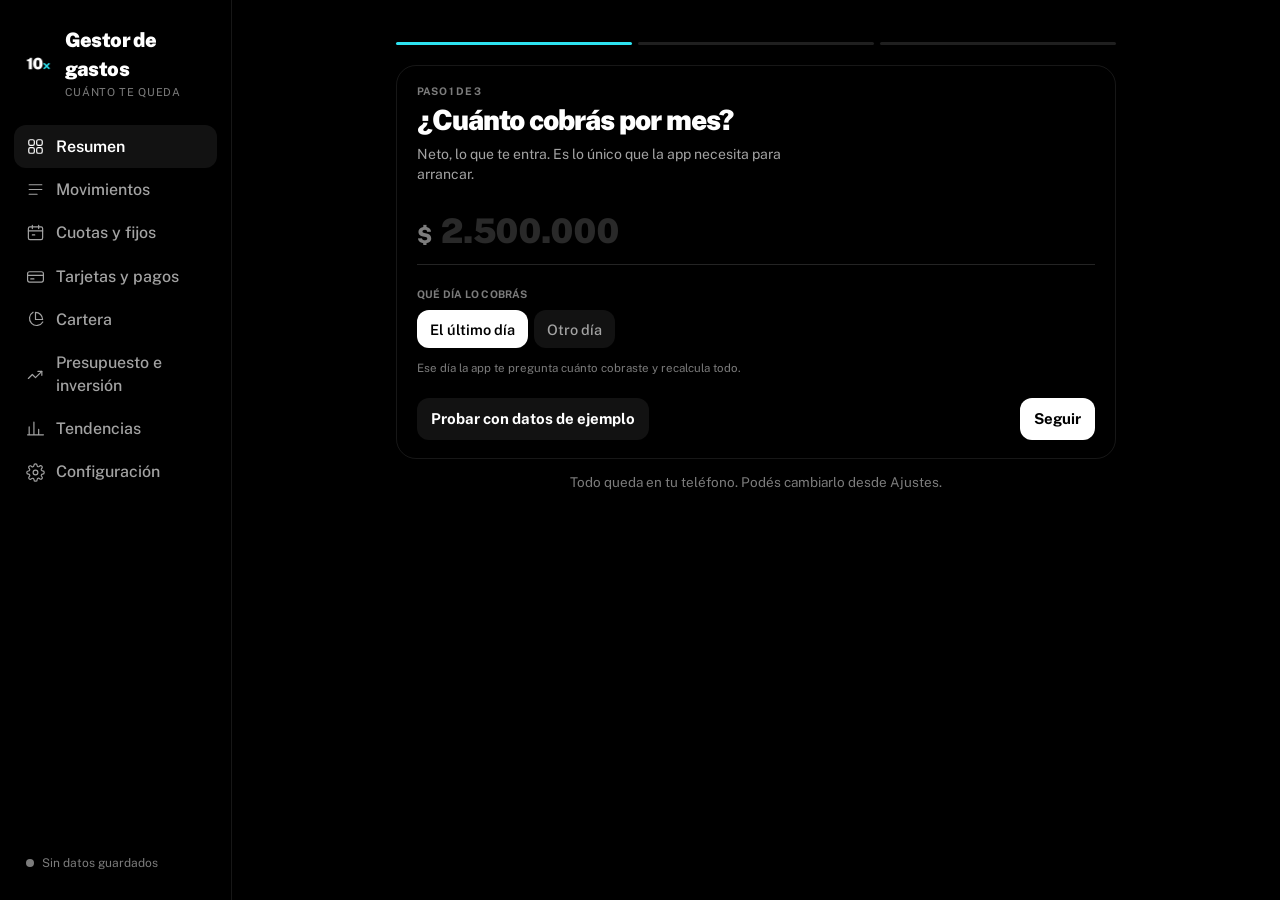
==== commit f394d9b5: "YPFD: ratio 10:1 (split local del 4-ago-26) y corrección de las compras cargadas a 1:1 Co-Authored-B" ====
--- a/index.html
+++ b/index.html
@@ -1372,7 +1372,7 @@
 
 <script>
 /* ===== datos embebidos (generados por build.js desde /data) ===== */
-const CEDEARS_EMBED = {"fuente":"BYMA — CEDEARs negociables","actualizado":"2026-11-02","nota":"ratio [N, M] = N CEDEARs equivalen a M acciones del subyacente. Acciones argentinas con ADR (local: true) entran igual: el ratio es acciones locales por ADR.","cedears":[{"code":"AABA","nombre":"Altaba Inc.","mercado":"NASDAQ","ratio":[3,1]},{"code":"AAL","nombre":"American Airlines Group Inc","mercado":"NASDAQ","ratio":[2,1]},{"code":"AAP","nombre":"Advanced Auto Parts Inc","mercado":"NYSE","ratio":[14,1]},{"code":"AAPL","nombre":"Apple Inc.","mercado":"NASDAQ","ratio":[20,1]},{"code":"ABBV","nombre":"AbbVie Inc.","mercado":"NYSE","ratio":[10,1]},{"code":"ABEV","nombre":"Ambev S.A.","mercado":"NASDAQ","ratio":[1,3]},{"code":"ABEV3","nombre":"Ambev S.A.","mercado":"B3","ratio":[1,1],"sinUS":true},{"code":"ABNB","nombre":"Airbnb Inc","mercado":"NASDAQ GS","ratio":[15,1]},{"code":"ABT","nombre":"Abbott Labs","mercado":"NYSE","ratio":[4,1]},{"code":"ACN","nombre":"Accenture","mercado":"NYSE","ratio":[75,1]},{"code":"ACWI","nombre":"iShares MSCI ACWI ETF","mercado":"NASDAQ","ratio":[26,1]},{"code":"ADBE","nombre":"Adobe Systems Incorporated","mercado":"NASDAQ","ratio":[44,1]},{"code":"ADGO","nombre":"Adecoagro S.A.","mercado":"NYSE","ratio":[1,1]},{"code":"ADI","nombre":"Analog Devices","mercado":"NASDAQ","ratio":[15,1]},{"code":"ADP","nombre":"Automatic Data Processing Inc.","mercado":"NASDAQ","ratio":[6,1]},{"code":"ADS","nombre":"Adidas AG","mercado":"XETRA","ratio":[22,1],"sinUS":true},{"code":"AEG","nombre":"Aegon N.V.","mercado":"NYSE","ratio":[1,1]},{"code":"AEM","nombre":"Agnico Eagle Mines Limited","mercado":"NYSE","ratio":[6,1]},{"code":"AI","nombre":"C3.AI INC","mercado":"NYSE","ratio":[5,1]},{"code":"AIG","nombre":"American International Group (AIG)","mercado":"NYSE","ratio":[5,1]},{"code":"AKO.B","nombre":"Embotelladora Andina S.A.","mercado":"NYSE","ratio":[1,1],"us":"AKO-B"},{"code":"ALAB","nombre":"Astera Labs Inc","mercado":"NASDAQ","ratio":[44,1]},{"code":"AMAT","nombre":"Applied Materials Inc.","mercado":"NASDAQ","ratio":[5,1]},{"code":"AMD","nombre":"Advanced Micro Devices, Inc.","mercado":"NASDAQ","ratio":[10,1]},{"code":"AMGN","nombre":"Amgen Inc.","mercado":"NASDAQ","ratio":[30,1]},{"code":"AMX","nombre":"America Movil","mercado":"NYSE","ratio":[1,1]},{"code":"AMZN","nombre":"Amazon.Com, Inc.","mercado":"NYSE","ratio":[144,1]},{"code":"ANET","nombre":"Arista Networks Inc.","mercado":"NYSE","ratio":[29,1]},{"code":"ANF","nombre":"Abercrombie & Fitch Co","mercado":"NYSE","ratio":[1,1]},{"code":"AOCA","nombre":"Aluminum Corp Of China","mercado":"NYSE","ratio":[1,1],"us":"ACH"},{"code":"ARCO","nombre":"Arcos Dorados Holdings Inc.","mercado":"NYSE","ratio":[1,2]},{"code":"ARKK","nombre":"ARK INNOVATION","mercado":"NYSE Arca","ratio":[10,1]},{"code":"ARM","nombre":"ARM Holdings Plc","mercado":"NASDAQ","ratio":[27,1]},{"code":"ASML","nombre":"ASML HOLDING NV","mercado":"NASDAQ GS","ratio":[146,1]},{"code":"ASR","nombre":"Grupo Aeroportuario Del Sureste , S.A.B. de C.V.","mercado":"NYSE","ratio":[20,1]},{"code":"ASTS","nombre":"AST SpaceMobile Inc","mercado":"NASDAQ","ratio":[15,1]},{"code":"ATAD","nombre":"Pjsc Tatneft","mercado":"LONDON STOCK EXCHANGE","ratio":[4,1],"sinUS":true},{"code":"AUY","nombre":"Yamana Gold Inc.","mercado":"NYSE","ratio":[1,1]},{"code":"AVGO","nombre":"Broadcom Inc.","mercado":"NASDAQ","ratio":[39,1]},{"code":"AVY","nombre":"Avery Dennison Corp.","mercado":"NYSE","ratio":[18,1]},{"code":"AXP","nombre":"American Express Co","mercado":"NYSE","ratio":[15,1]},{"code":"AZN","nombre":"Astrazeneca Plc","mercado":"NYSE","ratio":[4,1]},{"code":"B","nombre":"Barrick Gold Corp","mercado":"NYSE","ratio":[2,1]},{"code":"BA","nombre":"The Boeing Company","mercado":"NYSE","ratio":[24,1]},{"code":"BA.C","nombre":"Bank Of America Corporation","mercado":"NYSE","ratio":[4,1],"us":"BAC"},{"code":"BABA","nombre":"Alibaba Group Holding Limited","mercado":"NYSE","ratio":[9,1]},{"code":"BAK","nombre":"Braskem SA","mercado":"NYSE","ratio":[2,1]},{"code":"BAS","nombre":"Basf SE","mercado":"FRANKFURT","ratio":[2,1],"sinUS":true},{"code":"BAYN","nombre":"Bayer AG","mercado":"FRANKFURT","ratio":[3,1],"sinUS":true},{"code":"BB","nombre":"Blackberry Limited","mercado":"NASDAQ","ratio":[3,1]},{"code":"BBAS3","nombre":"Banco do Brasil S.A.","mercado":"B3","ratio":[2,1],"sinUS":true},{"code":"BBD","nombre":"Banco Bradesco S.A.","mercado":"NYSE","ratio":[1,1]},{"code":"BBDC3","nombre":"Banco Bradesco S.A.","mercado":"B3","ratio":[1,1],"sinUS":true},{"code":"BBV","nombre":"Bilbao Vizcaya Argentaria S.A.","mercado":"NYSE","ratio":[1,1]},{"code":"BCS","nombre":"Barclays Bank Plc","mercado":"NYSE","ratio":[1,1]},{"code":"BHP","nombre":"Bhp Group Ltd","mercado":"NYSE","ratio":[2,1]},{"code":"BIDU","nombre":"Baidu, Inc.","mercado":"NASDAQ","ratio":[11,1]},{"code":"BIIB","nombre":"Biogen Inc.","mercado":"NASDAQ","ratio":[13,1]},{"code":"BIOX","nombre":"Bioceres Crop Solutions Corp.","mercado":"NYSE American","ratio":[1,1]},{"code":"BK","nombre":"The Bank Of New York Mellon Corp.","mercado":"NYSE","ratio":[2,1]},{"code":"BKNG","nombre":"Booking","mercado":"NASDAQ","ratio":[700,1]},{"code":"BKR","nombre":"Baker Hughes Co","mercado":"NASDAQ","ratio":[7,1]},{"code":"BMNR","nombre":"Bitmine Inmersion Technologies, Inc.","mercado":"NYSE","ratio":[8,1]},{"code":"BMY","nombre":"Bristol-Myers Squibb Company","mercado":"NYSE","ratio":[3,1]},{"code":"BNG","nombre":"Bunge Limited","mercado":"NYSE","ratio":[5,1]},{"code":"BP","nombre":"BP PCL","mercado":"NYSE","ratio":[5,1]},{"code":"BPA11","nombre":"Banco BTG Pactual S.A.","mercado":"B3","ratio":[1,1],"sinUS":true},{"code":"BRFS","nombre":"BRF S.A.","mercado":"NYSE","ratio":[1,3]},{"code":"BRKB","nombre":"Berkshire Hathaway Inc.","mercado":"NYSE","ratio":[22,1],"us":"BRK-B"},{"code":"BSBR","nombre":"Banco Santander (Brasil) S.A.","mercado":"NYSE","ratio":[1,1]},{"code":"BSN","nombre":"Danone","mercado":"FRANKFURT","ratio":[20,1],"sinUS":true},{"code":"BX","nombre":"Blackstone Inc.","mercado":"NYSE","ratio":[30,1]},{"code":"C","nombre":"Citigroup Inc","mercado":"NYSE","ratio":[3,1]},{"code":"CAAP","nombre":"Corporación America Airports S.A.","mercado":"NYSE","ratio":[1,4]},{"code":"CAH","nombre":"Cardinal Health Inc","mercado":"NYSE","ratio":[3,1]},{"code":"CAJ","nombre":"Canon Inc","mercado":"NYSE","ratio":[2,1]},{"code":"CAR","nombre":"Avis Budget Group Inc.","mercado":"NASDAQ","ratio":[26,1]},{"code":"CAT","nombre":"Caterpillar Inc","mercado":"NYSE","ratio":[20,1]},{"code":"CBRD","nombre":"Companhia Brasileira De Dis NPV ADR","mercado":"NYSE","ratio":[1,1],"us":"CBD"},{"code":"CCJ","nombre":"Cameco Corporation","mercado":"NYSE","ratio":[23,1]},{"code":"CCL","nombre":"Carnival","mercado":"NYSE","ratio":[3,1]},{"code":"CDE","nombre":"Coeur Mining Inc.","mercado":"NYSE","ratio":[1,1]},{"code":"CEG","nombre":"CONSTELLATION ENERGY CORPORATION","mercado":"NASDAQ GS","ratio":[45,1]},{"code":"CIBR","nombre":"First Trust NASDAQ Cybersecurity","mercado":"NASDAQ GM","ratio":[10,1]},{"code":"CL","nombre":"Colgate Palmolive Co","mercado":"NYSE","ratio":[3,1]},{"code":"CLS","nombre":"CELESTICA INC","mercado":"NYSE","ratio":[20,1]},{"code":"COIN","nombre":"Coinbase Global Inc","mercado":"NASDAQ","ratio":[27,1]},{"code":"COP","nombre":"ConocoPhillips","mercado":"NYSE","ratio":[25,1]},{"code":"COPX","nombre":"Global X Copper Miners ETF","mercado":"NYSE","ratio":[14,1]},{"code":"COST","nombre":"Costco Wholesale Corp","mercado":"NASDAQ","ratio":[48,1]},{"code":"CRM","nombre":"Salesforce Inc.","mercado":"NYSE","ratio":[18,1]},{"code":"CRWD","nombre":"CrowdStrike Holdings, Inc.","mercado":"NASDAQ GS","ratio":[79,1]},{"code":"CRWV","nombre":"CoreWeave Inc","mercado":"NASDAQ","ratio":[27,1]},{"code":"CS","nombre":"Credit Suisse Group","mercado":"NYSE","ratio":[1,1]},{"code":"CSCO","nombre":"Cisco Systems Inc","mercado":"NASDAQ","ratio":[5,1]},{"code":"CSNA3","nombre":"Companhia Siderúrgica Nacional S.A.","mercado":"B3","ratio":[1,1],"sinUS":true},{"code":"CVS","nombre":"CVS Health","mercado":"NYSE","ratio":[15,1]},{"code":"CVX","nombre":"Chevron Corp.","mercado":"NYSE","ratio":[16,1]},{"code":"CX","nombre":"Cemex S.A.B. de CV","mercado":"NYSE","ratio":[1,1]},{"code":"DAL","nombre":"Delta Air Lines","mercado":"NYSE","ratio":[8,1]},{"code":"DD","nombre":"Dupont de Nemours Inc.","mercado":"NYSE","ratio":[5,1]},{"code":"DE","nombre":"Deere & Co.","mercado":"NYSE","ratio":[40,1]},{"code":"DECK","nombre":"DECKERS OUTDOOR CORPORATION","mercado":"NYSE","ratio":[25,1]},{"code":"DELL","nombre":"DELL TECHNOLOGIES INC","mercado":"NYSE","ratio":[74,1]},{"code":"DEO","nombre":"Diageo PLC","mercado":"NYSE","ratio":[6,1]},{"code":"DHR","nombre":"Danaher Corp","mercado":"NYSE","ratio":[54,1]},{"code":"DIA","nombre":"SPDR DOW JONES INDUSTRIAL","mercado":"NYSE Arca","ratio":[20,1]},{"code":"DISN","nombre":"The Walt Disney Co.","mercado":"NYSE","ratio":[12,1],"us":"DIS"},{"code":"DOCU","nombre":"DocuSign Inc.","mercado":"NASDAQ","ratio":[22,1]},{"code":"DOW","nombre":"DOW Inc","mercado":"NYSE","ratio":[6,1]},{"code":"DTEA","nombre":"Deutsche Telekom Ag","mercado":"OTC US","ratio":[3,1],"us":"DTEGY"},{"code":"E","nombre":"Eni Spa","mercado":"NYSE","ratio":[4,1]},{"code":"EA","nombre":"Electronic Arts Inc","mercado":"NASDAQ","ratio":[14,1]},{"code":"EBAY","nombre":"Ebay Inc.","mercado":"NASDAQ","ratio":[2,1]},{"code":"EBR","nombre":"Centrais Eléctricas Brasileiras S.A. - Eletrobras","mercado":"NYSE","ratio":[1,4]},{"code":"ECL","nombre":"Ecolab Inc","mercado":"NYSE","ratio":[56,1]},{"code":"EEM","nombre":"ISHARES MSCI EMERGING MARKET","mercado":"NYSE Arca","ratio":[5,1]},{"code":"EFA","nombre":"iShares MSCI EAFE ETF","mercado":"NYSE","ratio":[18,1]},{"code":"EFX","nombre":"Equifax Inc.","mercado":"NYSE","ratio":[16,1]},{"code":"ELP","nombre":"Companhia Paranaense de Energía - COPEL","mercado":"NYSE","ratio":[1,3]},{"code":"EOAN","nombre":"E.On Se","mercado":"FRANKFURT","ratio":[6,1],"sinUS":true},{"code":"EQNR","nombre":"Equinor Asa","mercado":"NYSE","ratio":[6,1]},{"code":"ERIC","nombre":"Lm Ericsson Telephone Co.","mercado":"NASDAQ","ratio":[2,1]},{"code":"ERJ","nombre":"Embraer-Empresa Brasileira de Aeronáutica S.A.","mercado":"NYSE","ratio":[1,1]},{"code":"ESGU","nombre":"IShares ESG Aware MSCI USA ETF","mercado":"NASDAQ","ratio":[30,1]},{"code":"ETHA","nombre":"ISHARES ETHEREUM TR ETF","mercado":"NASDAQ","ratio":[5,1]},{"code":"ETSY","nombre":"Etsy Inc.","mercado":"NASDAQ","ratio":[16,1]},{"code":"EWJ","nombre":"iShares MSCI JAPAN ETF","mercado":"NYSE Arca","ratio":[14,1]},{"code":"EWY","nombre":"iShares MSCI South Korea ETF","mercado":"NYSE ARCA","ratio":[50,1]},{"code":"EWZ","nombre":"ISHARES MSCI BRAZIL CAP","mercado":"NYSE Arca","ratio":[2,1]},{"code":"F","nombre":"Ford Motor Company","mercado":"NYSE","ratio":[1,1]},{"code":"FCX","nombre":"Freeport Mcmoran Copper & Gold Inc.","mercado":"NYSE","ratio":[3,1]},{"code":"FDX","nombre":"Fedex Corp","mercado":"NYSE","ratio":[10,1]},{"code":"FISV","nombre":"Fiserv, Inc.","mercado":"NASDAQ GS","ratio":[11,1]},{"code":"FMCC","nombre":"Freddie Mac (Federal Home Loan)","mercado":"OTC","ratio":[1,1]},{"code":"FMX","nombre":"Fomento Economico Mexicano - Femsa","mercado":"NYSE","ratio":[6,1]},{"code":"FNMA","nombre":"Fed. Natl, Mortgage - Fannie Mae","mercado":"OTC","ratio":[1,1]},{"code":"FSLR","nombre":"First Solar Inc.","mercado":"NASDAQ","ratio":[18,1]},{"code":"FXI","nombre":"ISHARES CHINA LARGE-CAP ETF","mercado":"NYSE","ratio":[5,1]},{"code":"GDX","nombre":"Van Eck Gold Miners ETF/USA","mercado":"NYSE","ratio":[10,1]},{"code":"GE","nombre":"General Electric Co.","mercado":"NYSE","ratio":[8,1]},{"code":"GEV","nombre":"GE VERNOVA INC","mercado":"NYSE","ratio":[180,1]},{"code":"GFI","nombre":"Gold Fields Ltd.","mercado":"NYSE","ratio":[1,1]},{"code":"GGB","nombre":"Gerdau S.A.","mercado":"NYSE","ratio":[1,4]},{"code":"GILD","nombre":"Gilead Sciences, Inc.","mercado":"NASDAQ","ratio":[4,1]},{"code":"GLD","nombre":"ETF SPDR GOLD TRUST","mercado":"NYSE","ratio":[50,1]},{"code":"GLNG","nombre":"Golar LNG Ltd.","mercado":"NASDAQ GS","ratio":[10,1]},{"code":"GLOB","nombre":"Globant S.A.","mercado":"NYSE","ratio":[18,1]},{"code":"GLW","nombre":"Corning Inc.","mercado":"NYSE","ratio":[4,1]},{"code":"GM","nombre":"General Motors Co","mercado":"NYSE","ratio":[6,1]},{"code":"GOOGL","nombre":"Alphabet Inc.","mercado":"NASDAQ","ratio":[58,1]},{"code":"GPRK","nombre":"Geopark Ltd.","mercado":"NYSE","ratio":[1,1]},{"code":"GRMN","nombre":"Garmin Ltd.","mercado":"NASDAQ","ratio":[3,1]},{"code":"GS","nombre":"The Goldman Sachs Group, Inc","mercado":"NYSE","ratio":[13,1]},{"code":"GSK","nombre":"GSK Plc.","mercado":"NYSE","ratio":[4,1]},{"code":"GT","nombre":"Goodyear Tire & Rubber co./the","mercado":"NASDAQ","ratio":[2,1]},{"code":"HAL","nombre":"Halliburton Co.","mercado":"NYSE","ratio":[2,1]},{"code":"HAPV3","nombre":"Hapvida Participacoes E Investimentos S.A.","mercado":"B3","ratio":[1,1],"sinUS":true},{"code":"HD","nombre":"The Home Depot Inc.","mercado":"NYSE","ratio":[32,1]},{"code":"HDB","nombre":"Hdfc Bank Limited.","mercado":"NYSE","ratio":[2,1]},{"code":"HHPD","nombre":"Hon Hai Precision Industry Co. Ltd.","mercado":"LONDON STOCK EXCHANGE","ratio":[2,1],"sinUS":true},{"code":"HIMS","nombre":"Hims & Hers Health, Inc.","mercado":"NYSE","ratio":[4,1]},{"code":"HL","nombre":"Hecla Mining Co .","mercado":"NYSE","ratio":[1,1]},{"code":"HMC","nombre":"Honda Motor Co. Ltd","mercado":"NYSE","ratio":[1,1]},{"code":"HMY","nombre":"Harmony Gold Mining Company Ltd.","mercado":"NYSE","ratio":[1,1]},{"code":"HNPIY","nombre":"Huaneng Power Intl","mercado":"NYSE","ratio":[1,1]},{"code":"HOG","nombre":"Harley-Davidson Inc.","mercado":"NYSE","ratio":[3,1]},{"code":"HON","nombre":"Honeywell International Inc.","mercado":"NYSE","ratio":[8,1]},{"code":"HOOD","nombre":"Robinhood Markets Inc","mercado":"NASDAQ","ratio":[29,1]},{"code":"HPQ","nombre":"Hp Inc","mercado":"NYSE","ratio":[1,1]},{"code":"HSBC","nombre":"Hsbc Holdings Plc","mercado":"NYSE","ratio":[2,1]},{"code":"HSY","nombre":"The Hershey Company","mercado":"NYSE","ratio":[21,1]},{"code":"HUT","nombre":"Hut 8 Mining Corp.","mercado":"NASDAQ GS","ratio":[5,1]},{"code":"HWM","nombre":"Howmet Aerospace Inc.","mercado":"NYSE","ratio":[1,1]},{"code":"IBB","nombre":"iShares Nasdaq Biotechnology ETF","mercado":"NASDAQ","ratio":[27,1]},{"code":"IBIT","nombre":"ISHARES BITCOIN TRUST","mercado":"NASDAQ","ratio":[10,1]},{"code":"IBKR","nombre":"INTERACTIVE BROKERS GROUP INC","mercado":"NASDAQ GS","ratio":[17,1]},{"code":"IBM","nombre":"International Business Machines","mercado":"NYSE","ratio":[15,1]},{"code":"IBN","nombre":"Icici Bank Ltd.","mercado":"NYSE","ratio":[1,1]},{"code":"ICLN","nombre":"iShares Global Clean Energy ETF","mercado":"NASDAQ GM","ratio":[5,1]},{"code":"IEMG","nombre":"iShares Core MSCI Emerging Markets ETF","mercado":"NYSE","ratio":[12,1]},{"code":"IEUR","nombre":"iShares Core MSCI Europe ETF","mercado":"NYSE Arca","ratio":[11,1]},{"code":"IFF","nombre":"International Flavors & Fragrances Inc.","mercado":"NYSE","ratio":[12,1]},{"code":"IJH","nombre":"iShares CORE S&P MID-CAP ETF","mercado":"NYSE Arca","ratio":[12,1]},{"code":"ILF","nombre":"IShares Latin America 40 ETF","mercado":"NYSE","ratio":[6,1]},{"code":"INFY","nombre":"Infosys Limited","mercado":"NASDAQ","ratio":[1,1]},{"code":"ING","nombre":"Ing Groep Nv","mercado":"NYSE","ratio":[3,1]},{"code":"INTC","nombre":"Intel Corporation","mercado":"NASDAQ","ratio":[5,1]},{"code":"IP","nombre":"International Paper Co.","mercado":"NYSE","ratio":[4,1]},{"code":"IREN","nombre":"Iren Ltd","mercado":"NASDAQ","ratio":[12,1]},{"code":"ISRG","nombre":"Intuitive Surgical inc","mercado":"NASDAQ","ratio":[90,1]},{"code":"ITA","nombre":"iShares U.S. Aerospace & Defense","mercado":"CBOE","ratio":[50,1]},{"code":"ITUB","nombre":"Itaú Unibanco Holding S.A.","mercado":"NYSE","ratio":[1,1]},{"code":"ITUB3","nombre":"Banco Itaú Unibanco S.A","mercado":"B3","ratio":[1,1],"sinUS":true},{"code":"IVE","nombre":"iShares S&P 500 Value ETF","mercado":"NYSE Arca","ratio":[40,1]},{"code":"IVV","nombre":"IShares Core S&P 500 ETF","mercado":"NYSE","ratio":[692,1]},{"code":"IVW","nombre":"iShares S&P 500 Growth ETF","mercado":"NYSE Arca","ratio":[20,1]},{"code":"IWM","nombre":"ISHARES TRUST RUSSELL 2000","mercado":"NYSE Arca","ratio":[10,1]},{"code":"JCI","nombre":"Johnson Controls International","mercado":"NYSE","ratio":[2,1]},{"code":"JD","nombre":"Jd.Com, Inc.","mercado":"NASDAQ","ratio":[4,1]},{"code":"JMIA","nombre":"Adr Jumia Technologies Ag","mercado":"NYSE","ratio":[1,1]},{"code":"JNJ","nombre":"Johnson & Johnson","mercado":"NYSE","ratio":[15,1]},{"code":"JOYY","nombre":"JOYY Inc.","mercado":"NASDAQ","ratio":[5,1]},{"code":"JPM","nombre":"J.P. Morgan & Chase Co.","mercado":"NYSE","ratio":[15,1]},{"code":"KB","nombre":"Kb Financial Group Inc.","mercado":"NYSE","ratio":[2,1]},{"code":"KEEL","nombre":"Bitfarms Ltd.","mercado":"NASDAQ GM","ratio":[1,5]},{"code":"KEP","nombre":"Korea Electric Power Corp.","mercado":"NYSE","ratio":[1,1]},{"code":"KGC","nombre":"Kinross Gold Corp","mercado":"NYSE","ratio":[1,1]},{"code":"KLAC","nombre":"KLA CORP","mercado":"NASDAQ GS","ratio":[34,1]},{"code":"KMB","nombre":"Kimberly-Clark Corp.","mercado":"NYSE","ratio":[6,1]},{"code":"KO","nombre":"The Coca Cola Company","mercado":"NYSE","ratio":[5,1]},{"code":"KOFM","nombre":"Coca-Cola Femsa, S.A.B. De C.V.","mercado":"NYSE","ratio":[2,1],"us":"KOF"},{"code":"LAC","nombre":"Lithium Americas Corp","mercado":"NYSE","ratio":[1,1]},{"code":"LAR","nombre":"Lithium Americas (Argentina) Corp","mercado":"NYSE","ratio":[1,1]},{"code":"LFC","nombre":"China Life Insurance","mercado":"NYSE","ratio":[2,1]},{"code":"LIN","nombre":"LINDE PLC","mercado":"NASDAQ GS","ratio":[102,1]},{"code":"LKOD","nombre":"Pjsc Lukoil","mercado":"LONDON STOCK EXCHANGE","ratio":[4,1],"sinUS":true},{"code":"LLY","nombre":"Eli Lilly and Company","mercado":"NYSE","ratio":[56,1]},{"code":"LMT","nombre":"Lockheed Martin Corporation","mercado":"NYSE","ratio":[20,1]},{"code":"LND","nombre":"Brasilagro - Co Brasileira de Propriedades Agrícolas","mercado":"NYSE","ratio":[1,1]},{"code":"LRCX","nombre":"Lam Research Corp","mercado":"NASDAQ","ratio":[56,1]},{"code":"LREN3","nombre":"Lojas Renner S.A.","mercado":"B3","ratio":[1,1],"sinUS":true},{"code":"LVS","nombre":"Las Vegas Sands Corp","mercado":"NYSE","ratio":[2,1]},{"code":"LYG","nombre":"Lloyds Banking Group Plc","mercado":"NYSE","ratio":[2,1]},{"code":"MA","nombre":"Mastercard Inc.","mercado":"NYSE","ratio":[33,1]},{"code":"MBG","nombre":"Mercedes-Benz Group AG","mercado":"FRANKFURT","ratio":[4,1],"sinUS":true},{"code":"MBT","nombre":"Mobile Telesystems","mercado":"NYSE","ratio":[2,1]},{"code":"MCD","nombre":"Mcdonald'S Corp.","mercado":"NYSE","ratio":[24,1]},{"code":"MDLZ","nombre":"Mondelez","mercado":"NASDAQ","ratio":[15,1]},{"code":"MDT","nombre":"Medtronic Public Limited Company","mercado":"NYSE","ratio":[4,1]},{"code":"MELI","nombre":"Mercadolibre Inc.","mercado":"NASDAQ","ratio":[120,1]},{"code":"META","nombre":"Meta Platforms Inc","mercado":"NASDAQ","ratio":[24,1]},{"code":"MFG","nombre":"Mizuho Financial Group","mercado":"NYSE","ratio":[1,1]},{"code":"MGLU3","nombre":"Magazine Luiza S.A.","mercado":"B3","ratio":[1,1],"sinUS":true},{"code":"MMC","nombre":"Marsh & Mclennan Companies Inc.","mercado":"NYSE","ratio":[16,1]},{"code":"MMM","nombre":"3M Company","mercado":"NYSE","ratio":[10,1]},{"code":"MO","nombre":"Altria Group Inc.","mercado":"NYSE","ratio":[4,1]},{"code":"MOS","nombre":"The Mosaic Co","mercado":"NYSE","ratio":[5,1]},{"code":"MP","nombre":"MP Materials Corp.","mercado":"NYSE","ratio":[10,1]},{"code":"MRK","nombre":"Merck & Co. Inc.","mercado":"NYSE","ratio":[5,1]},{"code":"MRNA","nombre":"Moderna Inc","mercado":"NASDAQ","ratio":[19,1]},{"code":"MRVL","nombre":"Marvell Technology Inc","mercado":"NASDAQ","ratio":[14,1]},{"code":"MS","nombre":"MORGAN STANLEY","mercado":"NYSE","ratio":[41,1]},{"code":"MSFT","nombre":"Microsoft Corp.","mercado":"NASDAQ","ratio":[30,1]},{"code":"MSI","nombre":"Motorola Solutions, Inc.","mercado":"NYSE","ratio":[20,1]},{"code":"MSTR","nombre":"Microstrategy Inc Cl A New","mercado":"NASDAQ GS","ratio":[20,1]},{"code":"MU","nombre":"Micron Technology Inc","mercado":"NASDAQ GS","ratio":[5,1]},{"code":"MUFG","nombre":"Mitsubishi Ufj Financial Group","mercado":"NYSE","ratio":[1,1]},{"code":"MUX","nombre":"McEwen Mining Inc","mercado":"NYSE","ratio":[2,1]},{"code":"NATU3","nombre":"NATURA COSMETICOS SA","mercado":"B3","ratio":[1,1],"sinUS":true},{"code":"NBIS","nombre":"Nebius Group N.V.","mercado":"NASDAQ GS","ratio":[27,1]},{"code":"NEC1","nombre":"Nec Corporation","mercado":"FRANKFURT","ratio":[1,3],"sinUS":true},{"code":"NEE","nombre":"NextEra Energy, Inc.","mercado":"NYSE","ratio":[19,1]},{"code":"NEM","nombre":"Newmont Corporation","mercado":"NYSE","ratio":[3,1]},{"code":"NFLX","nombre":"Netflix, Inc.","mercado":"NASDAQ","ratio":[48,1]},{"code":"NG","nombre":"Novagold Resources INC.","mercado":"NYSE","ratio":[1,4]},{"code":"NGG","nombre":"National Grid Plc","mercado":"NYSE","ratio":[2,1]},{"code":"NIO","nombre":"NIO Inc.","mercado":"NYSE","ratio":[4,1]},{"code":"NKE","nombre":"Nike Inc.","mercado":"NYSE","ratio":[12,1]},{"code":"NLM","nombre":"Novolipetsk Steel PJSC","mercado":"LONDON STOCK EXCHANGE","ratio":[2,1],"sinUS":true},{"code":"NMR","nombre":"Nomura Holdings, Inc","mercado":"NYSE","ratio":[1,1]},{"code":"NOKA","nombre":"Nokia Corporation","mercado":"NYSE","ratio":[1,1],"us":"NOK"},{"code":"NOW","nombre":"SERVICENOW INC","mercado":"NYSE","ratio":[172,1]},{"code":"NSAN","nombre":"Nissan Motor Co., Ltd","mercado":"OTC US","ratio":[1,1],"us":"NSANY"},{"code":"NTES","nombre":"Netease, Inc","mercado":"NASDAQ","ratio":[14,1]},{"code":"NTRA","nombre":"NATERA INC","mercado":"NASDAQ GS","ratio":[51,1]},{"code":"NU","nombre":"NU Holdings Ltd/Cayman Islands","mercado":"NYSE","ratio":[2,1]},{"code":"NUE","nombre":"Nucor Corp","mercado":"NYSE","ratio":[16,1]},{"code":"NVDA","nombre":"Nvidia Corporation","mercado":"NASDAQ","ratio":[24,1]},{"code":"NVO","nombre":"NOVO NORDISK A/S","mercado":"NYSE","ratio":[7,1]},{"code":"NVS","nombre":"Novartis Ag","mercado":"NYSE","ratio":[4,1]},{"code":"NXE","nombre":"Nexgen Energy LTD","mercado":"NYSE","ratio":[1,1]},{"code":"O","nombre":"Realty Income Corp.","mercado":"NYSE","ratio":[13,1]},{"code":"OGZD","nombre":"Pjsc Gazprom","mercado":"LONDON STOCK EXCHANGE","ratio":[2,1],"sinUS":true},{"code":"OKLO","nombre":"Oklo Inc","mercado":"NYSE","ratio":[28,1]},{"code":"ONDS","nombre":"Ondas Holdings Inc.","mercado":"NASDAQ CM","ratio":[2,1]},{"code":"ORAN","nombre":"Orange S.A.","mercado":"NYSE","ratio":[1,1]},{"code":"ORCL","nombre":"Oracle Corporation","mercado":"NYSE","ratio":[3,1]},{"code":"ORLY","nombre":"O'reilly Automotive Inc","mercado":"NASDAQ","ratio":[222,1]},{"code":"OXY","nombre":"Occidental Petroleum Corp.","mercado":"NYSE","ratio":[5,1]},{"code":"PAAS","nombre":"Pan American Silver Corp.","mercado":"NASDAQ","ratio":[3,1]},{"code":"PAC","nombre":"Grupo Aeroportuario del Pacifico, S.A.B. de C.V.","mercado":"NYSE","ratio":[16,1]},{"code":"PAGS","nombre":"Pagseguro Digital Ltd","mercado":"NYSE","ratio":[3,1]},{"code":"PANW","nombre":"Palo Alto Networks Inc","mercado":"NASDAQ GS","ratio":[50,1]},{"code":"PATH","nombre":"UIPATH INC","mercado":"NYSE","ratio":[2,1]},{"code":"PBI","nombre":"Pitney Bowes Inc","mercado":"NYSE","ratio":[1,1]},{"code":"PBR","nombre":"Petrobras (ADR)","mercado":"NYSE","ratio":[1,1]},{"code":"PCAR","nombre":"Paccar Inc.","mercado":"NASDAQ","ratio":[3,1]},{"code":"PCRF","nombre":"Panasonic Corporation","mercado":"OTC US","ratio":[2,1],"us":"PCRFY"},{"code":"PDD","nombre":"PDD HOLDINGS INC","mercado":"NASDAQ GS","ratio":[25,1]},{"code":"PEP","nombre":"Pepsico Inc","mercado":"NASDAQ","ratio":[18,1]},{"code":"PETR3","nombre":"Petrobras - Petróleo Brasileiro S.A.","mercado":"B3","ratio":[1,1],"sinUS":true},{"code":"PFE","nombre":"Pfizer Inc.","mercado":"NYSE","ratio":[4,1]},{"code":"PG","nombre":"Procter & Gamble","mercado":"NYSE","ratio":[15,1]},{"code":"PHG","nombre":"Koninklijke Philips N.V.","mercado":"NYSE","ratio":[5,1]},{"code":"PINS","nombre":"Pinterest","mercado":"NYSE","ratio":[7,1]},{"code":"PKS","nombre":"Posco Holdings Inc.","mercado":"NYSE","ratio":[3,1],"us":"PKX"},{"code":"PLD","nombre":"PROLOGIS INC","mercado":"NYSE","ratio":[29,1]},{"code":"PLTR","nombre":"Palantir Technologies Inc","mercado":"NYSE","ratio":[3,1]},{"code":"PM","nombre":"Philip Morris International","mercado":"NYSE","ratio":[18,1]},{"code":"PRIO3","nombre":"Petro Rio S.A.","mercado":"B3","ratio":[2,1],"sinUS":true},{"code":"PSO","nombre":"Pearson Plc","mercado":"NYSE","ratio":[1,1]},{"code":"PSQ","nombre":"PROSHARES SHORT QQQ","mercado":"NYSE Arca","ratio":[8,1]},{"code":"PSX","nombre":"Phillips 66","mercado":"NYSE","ratio":[6,1]},{"code":"PTR","nombre":"Petrochina Co Ltd","mercado":"NYSE","ratio":[4,1]},{"code":"PYPL","nombre":"Paypal Holdings, Inc.","mercado":"NASDAQ","ratio":[8,1]},{"code":"QCOM","nombre":"Qualcomm Inc.","mercado":"NASDAQ","ratio":[11,1]},{"code":"QQQ","nombre":"INVESCO QQQ TRUST","mercado":"NASDAQ","ratio":[20,1]},{"code":"RACE","nombre":"Ferrari","mercado":"NYSE","ratio":[83,1]},{"code":"RBLX","nombre":"Roblox Corp.","mercado":"NYSE","ratio":[2,1]},{"code":"RCTB4","nombre":"Telebras PN","mercado":"BOVESPA","ratio":[1,1000],"sinUS":true},{"code":"RENT3","nombre":"Localiza Rent A Car S.A.","mercado":"B3","ratio":[2,1],"sinUS":true},{"code":"RGTI","nombre":"RIGETTI COMPUTING INC","mercado":"NASDAQ CM","ratio":[2,1]},{"code":"RIO","nombre":"Rio Tinto Plc","mercado":"NYSE","ratio":[8,1]},{"code":"RIOT","nombre":"Riot Platforms","mercado":"NASDAQ","ratio":[3,1]},{"code":"RKLB","nombre":"Rocket Lab Corp","mercado":"NASDAQ","ratio":[12,1]},{"code":"ROKU","nombre":"Roku","mercado":"NASDAQ","ratio":[13,1]},{"code":"ROST","nombre":"Ross Stores, Inc.","mercado":"NASDAQ","ratio":[4,1]},{"code":"RSP","nombre":"Invesco S&P 500 eql wght ETF","mercado":"NYSE ARCA","ratio":[30,1]},{"code":"RTX","nombre":"Raytheon Technologies Corp","mercado":"NYSE","ratio":[5,1]},{"code":"SAN","nombre":"Banco Santander S.A","mercado":"NYSE","ratio":[1,4]},{"code":"SAP","nombre":"Sap Se","mercado":"NYSE","ratio":[6,1]},{"code":"SATL","nombre":"Satellogic Inc.","mercado":"NASDAQ GS","ratio":[1,1]},{"code":"SBS","nombre":"Companhia de Saneamento Básico do Estado de São Paulo–Sabesp","mercado":"NYSE","ratio":[1,2]},{"code":"SBSP3","nombre":"Cia Saneamento Básico de SP","mercado":"B3","ratio":[1,1],"sinUS":true},{"code":"SBUX","nombre":"Starbucks Corporation","mercado":"NASDAQ","ratio":[12,1]},{"code":"SCCO","nombre":"Southern Copper Corp","mercado":"NYSE","ratio":[2,1]},{"code":"SCHW","nombre":"Charles Schwab","mercado":"NYSE","ratio":[13,1]},{"code":"SDA","nombre":"SunCar Technology Group Inc","mercado":"NASDAQ","ratio":[2,1]},{"code":"SE","nombre":"Sea Ltd.","mercado":"NYSE","ratio":[32,1]},{"code":"SH","nombre":"PROSHARES SHORT S&P500","mercado":"NYSE","ratio":[8,1]},{"code":"SHEL","nombre":"Royal Dutch Shell Plc","mercado":"NYSE","ratio":[2,1]},{"code":"SHOP","nombre":"Shopify Inc.","mercado":"NYSE","ratio":[107,1]},{"code":"SHPW","nombre":"Shapeways Holdings Inc","mercado":"NYSE","ratio":[1,2]},{"code":"SHW","nombre":"SHERWIN-WILLIAMS CO/THE","mercado":"NYSE","ratio":[69,1]},{"code":"SI","nombre":"Silvergate Bancorp","mercado":"NYSE","ratio":[10,1]},{"code":"SID","nombre":"Companhia Siderúrgica Nacional","mercado":"NYSE","ratio":[1,8]},{"code":"SIEGY","nombre":"Siemens Ag Adr","mercado":"OTC","ratio":[3,1]},{"code":"SKHY","nombre":"SK HYNIX INC","mercado":"NASDAQ GS","ratio":[25,1]},{"code":"SLB","nombre":"Schlumberger Ltd","mercado":"NYSE","ratio":[3,1]},{"code":"SLV","nombre":"iShares SILVER TRUST","mercado":"NYSE Arca","ratio":[6,1]},{"code":"SMH","nombre":"VAN ECK SEMICONDUCTOR ETF","mercado":"NASDAQ","ratio":[50,1]},{"code":"SMSN","nombre":"Samsung Electronics Co. Ltd.","mercado":"LONDON STOCK EXCHANGE","ratio":[14,1],"sinUS":true},{"code":"SNA","nombre":"Snap-On Inc","mercado":"NYSE","ratio":[6,1]},{"code":"SNAP","nombre":"Snap Inc.","mercado":"NYSE","ratio":[1,1]},{"code":"SNDK","nombre":"Sandisk Corporation","mercado":"NASDAQ GS","ratio":[170,1]},{"code":"SNOW","nombre":"Snowflake Inc.","mercado":"NYSE","ratio":[30,1]},{"code":"SNP","nombre":"China Petroleum & Chem","mercado":"NYSE","ratio":[3,1]},{"code":"SONY","nombre":"Sony Group Corporation","mercado":"NYSE","ratio":[8,1]},{"code":"SPCE","nombre":"Virgin Galactic","mercado":"NYSE","ratio":[1,2]},{"code":"SPCX","nombre":"SPACE EXPLORATION TECHNOLOGIES CORP.","mercado":"NASDAQ GS","ratio":[50,1]},{"code":"SPGI","nombre":"S&P Global Inc","mercado":"NYSE","ratio":[45,1]},{"code":"SPHQ","nombre":"Invesco S&P 500 quality ETF","mercado":"NYSE ARCA","ratio":[14,1]},{"code":"SPOT","nombre":"Spotify Technology S.A.","mercado":"NYSE","ratio":[28,1]},{"code":"SPXL","nombre":"DIREXION DAILY S&P 500 BULL 3X","mercado":"NYSE Arca","ratio":[25,1]},{"code":"SPY","nombre":"SPDR S&P 500","mercado":"NYSE Arca","ratio":[60,1]},{"code":"STLA","nombre":"Stellantis","mercado":"NYSE","ratio":[5,1]},{"code":"STNE","nombre":"StoneCo Ltd","mercado":"NASDAQ","ratio":[3,1]},{"code":"SUZ","nombre":"Suzano Papel E Celulose S.A.","mercado":"NYSE","ratio":[1,1]},{"code":"SUZB3","nombre":"Suzano S.A.","mercado":"B3","ratio":[1,1],"sinUS":true},{"code":"SWKS","nombre":"Skyworks Solutions","mercado":"NASDAQ","ratio":[21,1]},{"code":"SYY","nombre":"Sysco Corp.","mercado":"NYSE","ratio":[8,1]},{"code":"T","nombre":"At &T Inc.","mercado":"NYSE","ratio":[3,1]},{"code":"TCOM","nombre":"TRIP.COM Group Ltd.","mercado":"NASDAQ","ratio":[2,1]},{"code":"TEAM","nombre":"ATLASSIAN CORPORATION","mercado":"NASDAQ GS","ratio":[47,1]},{"code":"TEM","nombre":"TEMPUS AI INC","mercado":"NASDAQ GS","ratio":[12,1]},{"code":"TEN","nombre":"Tenaris","mercado":"NYSE","ratio":[1,1],"us":"TS"},{"code":"TGT","nombre":"Target Corporation","mercado":"NYSE","ratio":[24,1]},{"code":"TIIAY","nombre":"Telecom Italia S.P.A. Ordinary Shares","mercado":"NYSE","ratio":[1,1]},{"code":"TIMB","nombre":"Tim Participações S.A.","mercado":"NYSE","ratio":[1,1]},{"code":"TIMS3","nombre":"TIM S.A.","mercado":"B3","ratio":[1,1],"sinUS":true},{"code":"TJX","nombre":"TJX Companies Inc/The","mercado":"NYSE","ratio":[22,1]},{"code":"TLN","nombre":"TALEN ENERGY CORP","mercado":"NASDAQ GS","ratio":[63,1]},{"code":"TM","nombre":"Toyota Motor Corporation","mercado":"NYSE","ratio":[15,1]},{"code":"TMO","nombre":"Thermo Fisher Scientific Inc.","mercado":"NYSE","ratio":[22,1]},{"code":"TMUS","nombre":"T-mobile","mercado":"NASDAQ","ratio":[33,1]},{"code":"TQQQ","nombre":"ProShares UltraPro QQQ","mercado":"NASDAQ","ratio":[25,1]},{"code":"TRIP","nombre":"Tripadvisor, Inc.","mercado":"NASDAQ","ratio":[2,1]},{"code":"TRVV","nombre":"The Travelers Cos. Inc.","mercado":"NYSE","ratio":[6,1],"us":"TRV"},{"code":"TSLA","nombre":"Tesla, Inc.","mercado":"NASDAQ","ratio":[15,1]},{"code":"TSM","nombre":"Taiwan Semiconductor Manufacturing","mercado":"NYSE","ratio":[9,1]},{"code":"TTE","nombre":"TotalEnergies SE","mercado":"NYSE","ratio":[3,1]},{"code":"TTM","nombre":"Tata Motors Ltd","mercado":"NYSE","ratio":[1,1]},{"code":"TV","nombre":"Grupo Televisa S.A.","mercado":"NYSE","ratio":[3,1]},{"code":"TWLO","nombre":"Twilio Inc","mercado":"NYSE","ratio":[36,1]},{"code":"TWTR","nombre":"Twitter, Inc.","mercado":"NYSE","ratio":[2,1]},{"code":"TXN","nombre":"Texas Instruments Inc","mercado":"NASDAQ","ratio":[5,1]},{"code":"TXR","nombre":"Ternium S.A.","mercado":"NYSE","ratio":[4,1],"us":"TX"},{"code":"UAL","nombre":"United Airlines Holdings Inc.","mercado":"NASDAQ GS","ratio":[5,1]},{"code":"UBER","nombre":"Uber Technologies Inc.","mercado":"NYSE","ratio":[2,1]},{"code":"UGP","nombre":"Ultrapar Participações S.A.","mercado":"NYSE","ratio":[1,1]},{"code":"UL","nombre":"Unilever PLC - Sponsored","mercado":"NYSE","ratio":[3,1]},{"code":"UNH","nombre":"UnitedHealth Group Inc.","mercado":"NYSE","ratio":[33,1]},{"code":"UNP","nombre":"Union Pacific Corp.","mercado":"NYSE","ratio":[20,1]},{"code":"UPST","nombre":"Upstart Hldgs Inc","mercado":"NASDAQ GS","ratio":[5,1]},{"code":"URA","nombre":"Global X Uranium ETF","mercado":"NYSE Arca","ratio":[5,1]},{"code":"URBN","nombre":"Urban Outfitters INC.","mercado":"NASDAQ","ratio":[2,1]},{"code":"USB","nombre":"U.S. Bancorp","mercado":"NYSE","ratio":[5,1]},{"code":"USO","nombre":"United States Oil Fund","mercado":"NYSE","ratio":[15,1]},{"code":"V","nombre":"Visa Inc","mercado":"NYSE","ratio":[18,1]},{"code":"VALE","nombre":"Vale S.A.","mercado":"NYSE","ratio":[2,1]},{"code":"VALE3","nombre":"Vale S.A.","mercado":"B3","ratio":[1,1],"sinUS":true},{"code":"VEA","nombre":"Vanguard FTSE Developed Markets ETF","mercado":"NYSE Arca","ratio":[10,1]},{"code":"VIG","nombre":"VANGUARD DIVIDEND APPRECIATION","mercado":"NYSE Arca","ratio":[39,1]},{"code":"VIST","nombre":"Vista Energy S.A.B. de C.V.","mercado":"NYSE","ratio":[3,1]},{"code":"VIV","nombre":"Telefônica Brasil S.A.","mercado":"NYSE","ratio":[1,1]},{"code":"VIVT3","nombre":"Telefônica Brasil S.A.","mercado":"B3","ratio":[1,1],"sinUS":true},{"code":"VOD","nombre":"Vodafone Group Plc","mercado":"NASDAQ","ratio":[1,1]},{"code":"VRSN","nombre":"Verisign, Inc.","mercado":"-","ratio":[6,1]},{"code":"VRTX","nombre":"VERTEX PHARMACEUTICALS INC","mercado":"NYSE","ratio":[101,1]},{"code":"VST","nombre":"VISTRA CORPORATION","mercado":"NYSE","ratio":[26,1]},{"code":"VXX","nombre":"iPath Series B S&P 500 VIX","mercado":"CBOE","ratio":[5,1]},{"code":"VZ","nombre":"Verizon Communications Inc.","mercado":"NYSE","ratio":[4,1]},{"code":"WBA","nombre":"Walgreens Boots Alliance Inc.","mercado":"NASDAQ","ratio":[3,1]},{"code":"WBO","nombre":"Weibo Corporation","mercado":"NASDAQ","ratio":[6,1]},{"code":"WDC","nombre":"WESTERN DIGITAL CORP","mercado":"NASDAQ GS","ratio":[92,1]},{"code":"WEGE3","nombre":"Weg S.A.","mercado":"B3","ratio":[1,1],"sinUS":true},{"code":"WELL","nombre":"WELLTOWER INC","mercado":"NYSE","ratio":[48,1]},{"code":"WFC","nombre":"Wells Fargo & Co.","mercado":"NYSE","ratio":[5,1]},{"code":"WMT","nombre":"Walmart Inc.","mercado":"NYSE","ratio":[18,1]},{"code":"XLB","nombre":"The Materials Select Sector SPDR Fund","mercado":"NYSE Arca","ratio":[18,1]},{"code":"XLC","nombre":"The Communication Services Select Sector SPDR Fund","mercado":"NYSE Arca","ratio":[19,1]},{"code":"XLE","nombre":"ENERGY SELECT SECTOR SPDR FUND","mercado":"NYSE Arca","ratio":[2,1]},{"code":"XLF","nombre":"FINANCIAL SELECT SECTOR SPDR FUND","mercado":"NYSE Arca","ratio":[2,1]},{"code":"XLI","nombre":"The Industrial Select Sector SPDR Fund","mercado":"NYSE Arca","ratio":[28,1]},{"code":"XLK","nombre":"The Technology Select Sector SPDR Fund","mercado":"NYSE Arca","ratio":[46,1]},{"code":"XLP","nombre":"The Consumer Staples Select Sector SPDR Fund","mercado":"NYSE Arca","ratio":[16,1]},{"code":"XLRE","nombre":"The Real Estate Select Sector SPDR Fund","mercado":"NYSE Arca","ratio":[9,1]},{"code":"XLU","nombre":"Utilities Select Sector SPDR Fund","mercado":"NYSE Arca","ratio":[15,1]},{"code":"XLV","nombre":"The Health Care Select Sector SPDR Fund","mercado":"NYSE Arca","ratio":[29,1]},{"code":"XLY","nombre":"The Consumer Discretionary Select Sector SPDR Fund","mercado":"NYSE Arca","ratio":[43,1]},{"code":"XME","nombre":"State Street SPDR S&P Metals & Mining ETF","mercado":"NYSE ARCA","ratio":[30,1]},{"code":"XOM","nombre":"Exxon Mobil Corporation","mercado":"NYSE","ratio":[10,1]},{"code":"XP","nombre":"XP Inc","mercado":"NASDAQ","ratio":[4,1]},{"code":"XPEV","nombre":"XPENG INC","mercado":"New York","ratio":[4,1]},{"code":"XROX","nombre":"Xerox Holding Corporation","mercado":"NYSE","ratio":[1,1],"us":"XRX"},{"code":"XYZ","nombre":"Square Inc.","mercado":"NYSE","ratio":[20,1]},{"code":"YELP","nombre":"Yelp Inc.","mercado":"NYSE","ratio":[2,1]},{"code":"YPFD","nombre":"YPF S.A. (acción local en BYMA: 1 YPFD = 1 ADR YPF)","mercado":"NYSE","ratio":[1,1],"us":"YPF","local":true},{"code":"YZCA","nombre":"Yanzhou Coal Mining Co. Ltd.","mercado":"OTC US","ratio":[2,1],"us":"YZCAY"},{"code":"ZM","nombre":"Zoom Video Communications Inc.","mercado":"NASDAQ","ratio":[47,1]}]};
+const CEDEARS_EMBED = {"fuente":"BYMA — CEDEARs negociables","actualizado":"2026-11-03","nota":"ratio [N, M] = N CEDEARs equivalen a M acciones del subyacente. Acciones argentinas con ADR (local: true) entran igual: el ratio es acciones locales por ADR.","cedears":[{"code":"AABA","nombre":"Altaba Inc.","mercado":"NASDAQ","ratio":[3,1]},{"code":"AAL","nombre":"American Airlines Group Inc","mercado":"NASDAQ","ratio":[2,1]},{"code":"AAP","nombre":"Advanced Auto Parts Inc","mercado":"NYSE","ratio":[14,1]},{"code":"AAPL","nombre":"Apple Inc.","mercado":"NASDAQ","ratio":[20,1]},{"code":"ABBV","nombre":"AbbVie Inc.","mercado":"NYSE","ratio":[10,1]},{"code":"ABEV","nombre":"Ambev S.A.","mercado":"NASDAQ","ratio":[1,3]},{"code":"ABEV3","nombre":"Ambev S.A.","mercado":"B3","ratio":[1,1],"sinUS":true},{"code":"ABNB","nombre":"Airbnb Inc","mercado":"NASDAQ GS","ratio":[15,1]},{"code":"ABT","nombre":"Abbott Labs","mercado":"NYSE","ratio":[4,1]},{"code":"ACN","nombre":"Accenture","mercado":"NYSE","ratio":[75,1]},{"code":"ACWI","nombre":"iShares MSCI ACWI ETF","mercado":"NASDAQ","ratio":[26,1]},{"code":"ADBE","nombre":"Adobe Systems Incorporated","mercado":"NASDAQ","ratio":[44,1]},{"code":"ADGO","nombre":"Adecoagro S.A.","mercado":"NYSE","ratio":[1,1]},{"code":"ADI","nombre":"Analog Devices","mercado":"NASDAQ","ratio":[15,1]},{"code":"ADP","nombre":"Automatic Data Processing Inc.","mercado":"NASDAQ","ratio":[6,1]},{"code":"ADS","nombre":"Adidas AG","mercado":"XETRA","ratio":[22,1],"sinUS":true},{"code":"AEG","nombre":"Aegon N.V.","mercado":"NYSE","ratio":[1,1]},{"code":"AEM","nombre":"Agnico Eagle Mines Limited","mercado":"NYSE","ratio":[6,1]},{"code":"AI","nombre":"C3.AI INC","mercado":"NYSE","ratio":[5,1]},{"code":"AIG","nombre":"American International Group (AIG)","mercado":"NYSE","ratio":[5,1]},{"code":"AKO.B","nombre":"Embotelladora Andina S.A.","mercado":"NYSE","ratio":[1,1],"us":"AKO-B"},{"code":"ALAB","nombre":"Astera Labs Inc","mercado":"NASDAQ","ratio":[44,1]},{"code":"AMAT","nombre":"Applied Materials Inc.","mercado":"NASDAQ","ratio":[5,1]},{"code":"AMD","nombre":"Advanced Micro Devices, Inc.","mercado":"NASDAQ","ratio":[10,1]},{"code":"AMGN","nombre":"Amgen Inc.","mercado":"NASDAQ","ratio":[30,1]},{"code":"AMX","nombre":"America Movil","mercado":"NYSE","ratio":[1,1]},{"code":"AMZN","nombre":"Amazon.Com, Inc.","mercado":"NYSE","ratio":[144,1]},{"code":"ANET","nombre":"Arista Networks Inc.","mercado":"NYSE","ratio":[29,1]},{"code":"ANF","nombre":"Abercrombie & Fitch Co","mercado":"NYSE","ratio":[1,1]},{"code":"AOCA","nombre":"Aluminum Corp Of China","mercado":"NYSE","ratio":[1,1],"us":"ACH"},{"code":"ARCO","nombre":"Arcos Dorados Holdings Inc.","mercado":"NYSE","ratio":[1,2]},{"code":"ARKK","nombre":"ARK INNOVATION","mercado":"NYSE Arca","ratio":[10,1]},{"code":"ARM","nombre":"ARM Holdings Plc","mercado":"NASDAQ","ratio":[27,1]},{"code":"ASML","nombre":"ASML HOLDING NV","mercado":"NASDAQ GS","ratio":[146,1]},{"code":"ASR","nombre":"Grupo Aeroportuario Del Sureste , S.A.B. de C.V.","mercado":"NYSE","ratio":[20,1]},{"code":"ASTS","nombre":"AST SpaceMobile Inc","mercado":"NASDAQ","ratio":[15,1]},{"code":"ATAD","nombre":"Pjsc Tatneft","mercado":"LONDON STOCK EXCHANGE","ratio":[4,1],"sinUS":true},{"code":"AUY","nombre":"Yamana Gold Inc.","mercado":"NYSE","ratio":[1,1]},{"code":"AVGO","nombre":"Broadcom Inc.","mercado":"NASDAQ","ratio":[39,1]},{"code":"AVY","nombre":"Avery Dennison Corp.","mercado":"NYSE","ratio":[18,1]},{"code":"AXP","nombre":"American Express Co","mercado":"NYSE","ratio":[15,1]},{"code":"AZN","nombre":"Astrazeneca Plc","mercado":"NYSE","ratio":[4,1]},{"code":"B","nombre":"Barrick Gold Corp","mercado":"NYSE","ratio":[2,1]},{"code":"BA","nombre":"The Boeing Company","mercado":"NYSE","ratio":[24,1]},{"code":"BA.C","nombre":"Bank Of America Corporation","mercado":"NYSE","ratio":[4,1],"us":"BAC"},{"code":"BABA","nombre":"Alibaba Group Holding Limited","mercado":"NYSE","ratio":[9,1]},{"code":"BAK","nombre":"Braskem SA","mercado":"NYSE","ratio":[2,1]},{"code":"BAS","nombre":"Basf SE","mercado":"FRANKFURT","ratio":[2,1],"sinUS":true},{"code":"BAYN","nombre":"Bayer AG","mercado":"FRANKFURT","ratio":[3,1],"sinUS":true},{"code":"BB","nombre":"Blackberry Limited","mercado":"NASDAQ","ratio":[3,1]},{"code":"BBAS3","nombre":"Banco do Brasil S.A.","mercado":"B3","ratio":[2,1],"sinUS":true},{"code":"BBD","nombre":"Banco Bradesco S.A.","mercado":"NYSE","ratio":[1,1]},{"code":"BBDC3","nombre":"Banco Bradesco S.A.","mercado":"B3","ratio":[1,1],"sinUS":true},{"code":"BBV","nombre":"Bilbao Vizcaya Argentaria S.A.","mercado":"NYSE","ratio":[1,1]},{"code":"BCS","nombre":"Barclays Bank Plc","mercado":"NYSE","ratio":[1,1]},{"code":"BHP","nombre":"Bhp Group Ltd","mercado":"NYSE","ratio":[2,1]},{"code":"BIDU","nombre":"Baidu, Inc.","mercado":"NASDAQ","ratio":[11,1]},{"code":"BIIB","nombre":"Biogen Inc.","mercado":"NASDAQ","ratio":[13,1]},{"code":"BIOX","nombre":"Bioceres Crop Solutions Corp.","mercado":"NYSE American","ratio":[1,1]},{"code":"BK","nombre":"The Bank Of New York Mellon Corp.","mercado":"NYSE","ratio":[2,1]},{"code":"BKNG","nombre":"Booking","mercado":"NASDAQ","ratio":[700,1]},{"code":"BKR","nombre":"Baker Hughes Co","mercado":"NASDAQ","ratio":[7,1]},{"code":"BMNR","nombre":"Bitmine Inmersion Technologies, Inc.","mercado":"NYSE","ratio":[8,1]},{"code":"BMY","nombre":"Bristol-Myers Squibb Company","mercado":"NYSE","ratio":[3,1]},{"code":"BNG","nombre":"Bunge Limited","mercado":"NYSE","ratio":[5,1]},{"code":"BP","nombre":"BP PCL","mercado":"NYSE","ratio":[5,1]},{"code":"BPA11","nombre":"Banco BTG Pactual S.A.","mercado":"B3","ratio":[1,1],"sinUS":true},{"code":"BRFS","nombre":"BRF S.A.","mercado":"NYSE","ratio":[1,3]},{"code":"BRKB","nombre":"Berkshire Hathaway Inc.","mercado":"NYSE","ratio":[22,1],"us":"BRK-B"},{"code":"BSBR","nombre":"Banco Santander (Brasil) S.A.","mercado":"NYSE","ratio":[1,1]},{"code":"BSN","nombre":"Danone","mercado":"FRANKFURT","ratio":[20,1],"sinUS":true},{"code":"BX","nombre":"Blackstone Inc.","mercado":"NYSE","ratio":[30,1]},{"code":"C","nombre":"Citigroup Inc","mercado":"NYSE","ratio":[3,1]},{"code":"CAAP","nombre":"Corporación America Airports S.A.","mercado":"NYSE","ratio":[1,4]},{"code":"CAH","nombre":"Cardinal Health Inc","mercado":"NYSE","ratio":[3,1]},{"code":"CAJ","nombre":"Canon Inc","mercado":"NYSE","ratio":[2,1]},{"code":"CAR","nombre":"Avis Budget Group Inc.","mercado":"NASDAQ","ratio":[26,1]},{"code":"CAT","nombre":"Caterpillar Inc","mercado":"NYSE","ratio":[20,1]},{"code":"CBRD","nombre":"Companhia Brasileira De Dis NPV ADR","mercado":"NYSE","ratio":[1,1],"us":"CBD"},{"code":"CCJ","nombre":"Cameco Corporation","mercado":"NYSE","ratio":[23,1]},{"code":"CCL","nombre":"Carnival","mercado":"NYSE","ratio":[3,1]},{"code":"CDE","nombre":"Coeur Mining Inc.","mercado":"NYSE","ratio":[1,1]},{"code":"CEG","nombre":"CONSTELLATION ENERGY CORPORATION","mercado":"NASDAQ GS","ratio":[45,1]},{"code":"CIBR","nombre":"First Trust NASDAQ Cybersecurity","mercado":"NASDAQ GM","ratio":[10,1]},{"code":"CL","nombre":"Colgate Palmolive Co","mercado":"NYSE","ratio":[3,1]},{"code":"CLS","nombre":"CELESTICA INC","mercado":"NYSE","ratio":[20,1]},{"code":"COIN","nombre":"Coinbase Global Inc","mercado":"NASDAQ","ratio":[27,1]},{"code":"COP","nombre":"ConocoPhillips","mercado":"NYSE","ratio":[25,1]},{"code":"COPX","nombre":"Global X Copper Miners ETF","mercado":"NYSE","ratio":[14,1]},{"code":"COST","nombre":"Costco Wholesale Corp","mercado":"NASDAQ","ratio":[48,1]},{"code":"CRM","nombre":"Salesforce Inc.","mercado":"NYSE","ratio":[18,1]},{"code":"CRWD","nombre":"CrowdStrike Holdings, Inc.","mercado":"NASDAQ GS","ratio":[79,1]},{"code":"CRWV","nombre":"CoreWeave Inc","mercado":"NASDAQ","ratio":[27,1]},{"code":"CS","nombre":"Credit Suisse Group","mercado":"NYSE","ratio":[1,1]},{"code":"CSCO","nombre":"Cisco Systems Inc","mercado":"NASDAQ","ratio":[5,1]},{"code":"CSNA3","nombre":"Companhia Siderúrgica Nacional S.A.","mercado":"B3","ratio":[1,1],"sinUS":true},{"code":"CVS","nombre":"CVS Health","mercado":"NYSE","ratio":[15,1]},{"code":"CVX","nombre":"Chevron Corp.","mercado":"NYSE","ratio":[16,1]},{"code":"CX","nombre":"Cemex S.A.B. de CV","mercado":"NYSE","ratio":[1,1]},{"code":"DAL","nombre":"Delta Air Lines","mercado":"NYSE","ratio":[8,1]},{"code":"DD","nombre":"Dupont de Nemours Inc.","mercado":"NYSE","ratio":[5,1]},{"code":"DE","nombre":"Deere & Co.","mercado":"NYSE","ratio":[40,1]},{"code":"DECK","nombre":"DECKERS OUTDOOR CORPORATION","mercado":"NYSE","ratio":[25,1]},{"code":"DELL","nombre":"DELL TECHNOLOGIES INC","mercado":"NYSE","ratio":[74,1]},{"code":"DEO","nombre":"Diageo PLC","mercado":"NYSE","ratio":[6,1]},{"code":"DHR","nombre":"Danaher Corp","mercado":"NYSE","ratio":[54,1]},{"code":"DIA","nombre":"SPDR DOW JONES INDUSTRIAL","mercado":"NYSE Arca","ratio":[20,1]},{"code":"DISN","nombre":"The Walt Disney Co.","mercado":"NYSE","ratio":[12,1],"us":"DIS"},{"code":"DOCU","nombre":"DocuSign Inc.","mercado":"NASDAQ","ratio":[22,1]},{"code":"DOW","nombre":"DOW Inc","mercado":"NYSE","ratio":[6,1]},{"code":"DTEA","nombre":"Deutsche Telekom Ag","mercado":"OTC US","ratio":[3,1],"us":"DTEGY"},{"code":"E","nombre":"Eni Spa","mercado":"NYSE","ratio":[4,1]},{"code":"EA","nombre":"Electronic Arts Inc","mercado":"NASDAQ","ratio":[14,1]},{"code":"EBAY","nombre":"Ebay Inc.","mercado":"NASDAQ","ratio":[2,1]},{"code":"EBR","nombre":"Centrais Eléctricas Brasileiras S.A. - Eletrobras","mercado":"NYSE","ratio":[1,4]},{"code":"ECL","nombre":"Ecolab Inc","mercado":"NYSE","ratio":[56,1]},{"code":"EEM","nombre":"ISHARES MSCI EMERGING MARKET","mercado":"NYSE Arca","ratio":[5,1]},{"code":"EFA","nombre":"iShares MSCI EAFE ETF","mercado":"NYSE","ratio":[18,1]},{"code":"EFX","nombre":"Equifax Inc.","mercado":"NYSE","ratio":[16,1]},{"code":"ELP","nombre":"Companhia Paranaense de Energía - COPEL","mercado":"NYSE","ratio":[1,3]},{"code":"EOAN","nombre":"E.On Se","mercado":"FRANKFURT","ratio":[6,1],"sinUS":true},{"code":"EQNR","nombre":"Equinor Asa","mercado":"NYSE","ratio":[6,1]},{"code":"ERIC","nombre":"Lm Ericsson Telephone Co.","mercado":"NASDAQ","ratio":[2,1]},{"code":"ERJ","nombre":"Embraer-Empresa Brasileira de Aeronáutica S.A.","mercado":"NYSE","ratio":[1,1]},{"code":"ESGU","nombre":"IShares ESG Aware MSCI USA ETF","mercado":"NASDAQ","ratio":[30,1]},{"code":"ETHA","nombre":"ISHARES ETHEREUM TR ETF","mercado":"NASDAQ","ratio":[5,1]},{"code":"ETSY","nombre":"Etsy Inc.","mercado":"NASDAQ","ratio":[16,1]},{"code":"EWJ","nombre":"iShares MSCI JAPAN ETF","mercado":"NYSE Arca","ratio":[14,1]},{"code":"EWY","nombre":"iShares MSCI South Korea ETF","mercado":"NYSE ARCA","ratio":[50,1]},{"code":"EWZ","nombre":"ISHARES MSCI BRAZIL CAP","mercado":"NYSE Arca","ratio":[2,1]},{"code":"F","nombre":"Ford Motor Company","mercado":"NYSE","ratio":[1,1]},{"code":"FCX","nombre":"Freeport Mcmoran Copper & Gold Inc.","mercado":"NYSE","ratio":[3,1]},{"code":"FDX","nombre":"Fedex Corp","mercado":"NYSE","ratio":[10,1]},{"code":"FISV","nombre":"Fiserv, Inc.","mercado":"NASDAQ GS","ratio":[11,1]},{"code":"FMCC","nombre":"Freddie Mac (Federal Home Loan)","mercado":"OTC","ratio":[1,1]},{"code":"FMX","nombre":"Fomento Economico Mexicano - Femsa","mercado":"NYSE","ratio":[6,1]},{"code":"FNMA","nombre":"Fed. Natl, Mortgage - Fannie Mae","mercado":"OTC","ratio":[1,1]},{"code":"FSLR","nombre":"First Solar Inc.","mercado":"NASDAQ","ratio":[18,1]},{"code":"FXI","nombre":"ISHARES CHINA LARGE-CAP ETF","mercado":"NYSE","ratio":[5,1]},{"code":"GDX","nombre":"Van Eck Gold Miners ETF/USA","mercado":"NYSE","ratio":[10,1]},{"code":"GE","nombre":"General Electric Co.","mercado":"NYSE","ratio":[8,1]},{"code":"GEV","nombre":"GE VERNOVA INC","mercado":"NYSE","ratio":[180,1]},{"code":"GFI","nombre":"Gold Fields Ltd.","mercado":"NYSE","ratio":[1,1]},{"code":"GGB","nombre":"Gerdau S.A.","mercado":"NYSE","ratio":[1,4]},{"code":"GILD","nombre":"Gilead Sciences, Inc.","mercado":"NASDAQ","ratio":[4,1]},{"code":"GLD","nombre":"ETF SPDR GOLD TRUST","mercado":"NYSE","ratio":[50,1]},{"code":"GLNG","nombre":"Golar LNG Ltd.","mercado":"NASDAQ GS","ratio":[10,1]},{"code":"GLOB","nombre":"Globant S.A.","mercado":"NYSE","ratio":[18,1]},{"code":"GLW","nombre":"Corning Inc.","mercado":"NYSE","ratio":[4,1]},{"code":"GM","nombre":"General Motors Co","mercado":"NYSE","ratio":[6,1]},{"code":"GOOGL","nombre":"Alphabet Inc.","mercado":"NASDAQ","ratio":[58,1]},{"code":"GPRK","nombre":"Geopark Ltd.","mercado":"NYSE","ratio":[1,1]},{"code":"GRMN","nombre":"Garmin Ltd.","mercado":"NASDAQ","ratio":[3,1]},{"code":"GS","nombre":"The Goldman Sachs Group, Inc","mercado":"NYSE","ratio":[13,1]},{"code":"GSK","nombre":"GSK Plc.","mercado":"NYSE","ratio":[4,1]},{"code":"GT","nombre":"Goodyear Tire & Rubber co./the","mercado":"NASDAQ","ratio":[2,1]},{"code":"HAL","nombre":"Halliburton Co.","mercado":"NYSE","ratio":[2,1]},{"code":"HAPV3","nombre":"Hapvida Participacoes E Investimentos S.A.","mercado":"B3","ratio":[1,1],"sinUS":true},{"code":"HD","nombre":"The Home Depot Inc.","mercado":"NYSE","ratio":[32,1]},{"code":"HDB","nombre":"Hdfc Bank Limited.","mercado":"NYSE","ratio":[2,1]},{"code":"HHPD","nombre":"Hon Hai Precision Industry Co. Ltd.","mercado":"LONDON STOCK EXCHANGE","ratio":[2,1],"sinUS":true},{"code":"HIMS","nombre":"Hims & Hers Health, Inc.","mercado":"NYSE","ratio":[4,1]},{"code":"HL","nombre":"Hecla Mining Co .","mercado":"NYSE","ratio":[1,1]},{"code":"HMC","nombre":"Honda Motor Co. Ltd","mercado":"NYSE","ratio":[1,1]},{"code":"HMY","nombre":"Harmony Gold Mining Company Ltd.","mercado":"NYSE","ratio":[1,1]},{"code":"HNPIY","nombre":"Huaneng Power Intl","mercado":"NYSE","ratio":[1,1]},{"code":"HOG","nombre":"Harley-Davidson Inc.","mercado":"NYSE","ratio":[3,1]},{"code":"HON","nombre":"Honeywell International Inc.","mercado":"NYSE","ratio":[8,1]},{"code":"HOOD","nombre":"Robinhood Markets Inc","mercado":"NASDAQ","ratio":[29,1]},{"code":"HPQ","nombre":"Hp Inc","mercado":"NYSE","ratio":[1,1]},{"code":"HSBC","nombre":"Hsbc Holdings Plc","mercado":"NYSE","ratio":[2,1]},{"code":"HSY","nombre":"The Hershey Company","mercado":"NYSE","ratio":[21,1]},{"code":"HUT","nombre":"Hut 8 Mining Corp.","mercado":"NASDAQ GS","ratio":[5,1]},{"code":"HWM","nombre":"Howmet Aerospace Inc.","mercado":"NYSE","ratio":[1,1]},{"code":"IBB","nombre":"iShares Nasdaq Biotechnology ETF","mercado":"NASDAQ","ratio":[27,1]},{"code":"IBIT","nombre":"ISHARES BITCOIN TRUST","mercado":"NASDAQ","ratio":[10,1]},{"code":"IBKR","nombre":"INTERACTIVE BROKERS GROUP INC","mercado":"NASDAQ GS","ratio":[17,1]},{"code":"IBM","nombre":"International Business Machines","mercado":"NYSE","ratio":[15,1]},{"code":"IBN","nombre":"Icici Bank Ltd.","mercado":"NYSE","ratio":[1,1]},{"code":"ICLN","nombre":"iShares Global Clean Energy ETF","mercado":"NASDAQ GM","ratio":[5,1]},{"code":"IEMG","nombre":"iShares Core MSCI Emerging Markets ETF","mercado":"NYSE","ratio":[12,1]},{"code":"IEUR","nombre":"iShares Core MSCI Europe ETF","mercado":"NYSE Arca","ratio":[11,1]},{"code":"IFF","nombre":"International Flavors & Fragrances Inc.","mercado":"NYSE","ratio":[12,1]},{"code":"IJH","nombre":"iShares CORE S&P MID-CAP ETF","mercado":"NYSE Arca","ratio":[12,1]},{"code":"ILF","nombre":"IShares Latin America 40 ETF","mercado":"NYSE","ratio":[6,1]},{"code":"INFY","nombre":"Infosys Limited","mercado":"NASDAQ","ratio":[1,1]},{"code":"ING","nombre":"Ing Groep Nv","mercado":"NYSE","ratio":[3,1]},{"code":"INTC","nombre":"Intel Corporation","mercado":"NASDAQ","ratio":[5,1]},{"code":"IP","nombre":"International Paper Co.","mercado":"NYSE","ratio":[4,1]},{"code":"IREN","nombre":"Iren Ltd","mercado":"NASDAQ","ratio":[12,1]},{"code":"ISRG","nombre":"Intuitive Surgical inc","mercado":"NASDAQ","ratio":[90,1]},{"code":"ITA","nombre":"iShares U.S. Aerospace & Defense","mercado":"CBOE","ratio":[50,1]},{"code":"ITUB","nombre":"Itaú Unibanco Holding S.A.","mercado":"NYSE","ratio":[1,1]},{"code":"ITUB3","nombre":"Banco Itaú Unibanco S.A","mercado":"B3","ratio":[1,1],"sinUS":true},{"code":"IVE","nombre":"iShares S&P 500 Value ETF","mercado":"NYSE Arca","ratio":[40,1]},{"code":"IVV","nombre":"IShares Core S&P 500 ETF","mercado":"NYSE","ratio":[692,1]},{"code":"IVW","nombre":"iShares S&P 500 Growth ETF","mercado":"NYSE Arca","ratio":[20,1]},{"code":"IWM","nombre":"ISHARES TRUST RUSSELL 2000","mercado":"NYSE Arca","ratio":[10,1]},{"code":"JCI","nombre":"Johnson Controls International","mercado":"NYSE","ratio":[2,1]},{"code":"JD","nombre":"Jd.Com, Inc.","mercado":"NASDAQ","ratio":[4,1]},{"code":"JMIA","nombre":"Adr Jumia Technologies Ag","mercado":"NYSE","ratio":[1,1]},{"code":"JNJ","nombre":"Johnson & Johnson","mercado":"NYSE","ratio":[15,1]},{"code":"JOYY","nombre":"JOYY Inc.","mercado":"NASDAQ","ratio":[5,1]},{"code":"JPM","nombre":"J.P. Morgan & Chase Co.","mercado":"NYSE","ratio":[15,1]},{"code":"KB","nombre":"Kb Financial Group Inc.","mercado":"NYSE","ratio":[2,1]},{"code":"KEEL","nombre":"Bitfarms Ltd.","mercado":"NASDAQ GM","ratio":[1,5]},{"code":"KEP","nombre":"Korea Electric Power Corp.","mercado":"NYSE","ratio":[1,1]},{"code":"KGC","nombre":"Kinross Gold Corp","mercado":"NYSE","ratio":[1,1]},{"code":"KLAC","nombre":"KLA CORP","mercado":"NASDAQ GS","ratio":[34,1]},{"code":"KMB","nombre":"Kimberly-Clark Corp.","mercado":"NYSE","ratio":[6,1]},{"code":"KO","nombre":"The Coca Cola Company","mercado":"NYSE","ratio":[5,1]},{"code":"KOFM","nombre":"Coca-Cola Femsa, S.A.B. De C.V.","mercado":"NYSE","ratio":[2,1],"us":"KOF"},{"code":"LAC","nombre":"Lithium Americas Corp","mercado":"NYSE","ratio":[1,1]},{"code":"LAR","nombre":"Lithium Americas (Argentina) Corp","mercado":"NYSE","ratio":[1,1]},{"code":"LFC","nombre":"China Life Insurance","mercado":"NYSE","ratio":[2,1]},{"code":"LIN","nombre":"LINDE PLC","mercado":"NASDAQ GS","ratio":[102,1]},{"code":"LKOD","nombre":"Pjsc Lukoil","mercado":"LONDON STOCK EXCHANGE","ratio":[4,1],"sinUS":true},{"code":"LLY","nombre":"Eli Lilly and Company","mercado":"NYSE","ratio":[56,1]},{"code":"LMT","nombre":"Lockheed Martin Corporation","mercado":"NYSE","ratio":[20,1]},{"code":"LND","nombre":"Brasilagro - Co Brasileira de Propriedades Agrícolas","mercado":"NYSE","ratio":[1,1]},{"code":"LRCX","nombre":"Lam Research Corp","mercado":"NASDAQ","ratio":[56,1]},{"code":"LREN3","nombre":"Lojas Renner S.A.","mercado":"B3","ratio":[1,1],"sinUS":true},{"code":"LVS","nombre":"Las Vegas Sands Corp","mercado":"NYSE","ratio":[2,1]},{"code":"LYG","nombre":"Lloyds Banking Group Plc","mercado":"NYSE","ratio":[2,1]},{"code":"MA","nombre":"Mastercard Inc.","mercado":"NYSE","ratio":[33,1]},{"code":"MBG","nombre":"Mercedes-Benz Group AG","mercado":"FRANKFURT","ratio":[4,1],"sinUS":true},{"code":"MBT","nombre":"Mobile Telesystems","mercado":"NYSE","ratio":[2,1]},{"code":"MCD","nombre":"Mcdonald'S Corp.","mercado":"NYSE","ratio":[24,1]},{"code":"MDLZ","nombre":"Mondelez","mercado":"NASDAQ","ratio":[15,1]},{"code":"MDT","nombre":"Medtronic Public Limited Company","mercado":"NYSE","ratio":[4,1]},{"code":"MELI","nombre":"Mercadolibre Inc.","mercado":"NASDAQ","ratio":[120,1]},{"code":"META","nombre":"Meta Platforms Inc","mercado":"NASDAQ","ratio":[24,1]},{"code":"MFG","nombre":"Mizuho Financial Group","mercado":"NYSE","ratio":[1,1]},{"code":"MGLU3","nombre":"Magazine Luiza S.A.","mercado":"B3","ratio":[1,1],"sinUS":true},{"code":"MMC","nombre":"Marsh & Mclennan Companies Inc.","mercado":"NYSE","ratio":[16,1]},{"code":"MMM","nombre":"3M Company","mercado":"NYSE","ratio":[10,1]},{"code":"MO","nombre":"Altria Group Inc.","mercado":"NYSE","ratio":[4,1]},{"code":"MOS","nombre":"The Mosaic Co","mercado":"NYSE","ratio":[5,1]},{"code":"MP","nombre":"MP Materials Corp.","mercado":"NYSE","ratio":[10,1]},{"code":"MRK","nombre":"Merck & Co. Inc.","mercado":"NYSE","ratio":[5,1]},{"code":"MRNA","nombre":"Moderna Inc","mercado":"NASDAQ","ratio":[19,1]},{"code":"MRVL","nombre":"Marvell Technology Inc","mercado":"NASDAQ","ratio":[14,1]},{"code":"MS","nombre":"MORGAN STANLEY","mercado":"NYSE","ratio":[41,1]},{"code":"MSFT","nombre":"Microsoft Corp.","mercado":"NASDAQ","ratio":[30,1]},{"code":"MSI","nombre":"Motorola Solutions, Inc.","mercado":"NYSE","ratio":[20,1]},{"code":"MSTR","nombre":"Microstrategy Inc Cl A New","mercado":"NASDAQ GS","ratio":[20,1]},{"code":"MU","nombre":"Micron Technology Inc","mercado":"NASDAQ GS","ratio":[5,1]},{"code":"MUFG","nombre":"Mitsubishi Ufj Financial Group","mercado":"NYSE","ratio":[1,1]},{"code":"MUX","nombre":"McEwen Mining Inc","mercado":"NYSE","ratio":[2,1]},{"code":"NATU3","nombre":"NATURA COSMETICOS SA","mercado":"B3","ratio":[1,1],"sinUS":true},{"code":"NBIS","nombre":"Nebius Group N.V.","mercado":"NASDAQ GS","ratio":[27,1]},{"code":"NEC1","nombre":"Nec Corporation","mercado":"FRANKFURT","ratio":[1,3],"sinUS":true},{"code":"NEE","nombre":"NextEra Energy, Inc.","mercado":"NYSE","ratio":[19,1]},{"code":"NEM","nombre":"Newmont Corporation","mercado":"NYSE","ratio":[3,1]},{"code":"NFLX","nombre":"Netflix, Inc.","mercado":"NASDAQ","ratio":[48,1]},{"code":"NG","nombre":"Novagold Resources INC.","mercado":"NYSE","ratio":[1,4]},{"code":"NGG","nombre":"National Grid Plc","mercado":"NYSE","ratio":[2,1]},{"code":"NIO","nombre":"NIO Inc.","mercado":"NYSE","ratio":[4,1]},{"code":"NKE","nombre":"Nike Inc.","mercado":"NYSE","ratio":[12,1]},{"code":"NLM","nombre":"Novolipetsk Steel PJSC","mercado":"LONDON STOCK EXCHANGE","ratio":[2,1],"sinUS":true},{"code":"NMR","nombre":"Nomura Holdings, Inc","mercado":"NYSE","ratio":[1,1]},{"code":"NOKA","nombre":"Nokia Corporation","mercado":"NYSE","ratio":[1,1],"us":"NOK"},{"code":"NOW","nombre":"SERVICENOW INC","mercado":"NYSE","ratio":[172,1]},{"code":"NSAN","nombre":"Nissan Motor Co., Ltd","mercado":"OTC US","ratio":[1,1],"us":"NSANY"},{"code":"NTES","nombre":"Netease, Inc","mercado":"NASDAQ","ratio":[14,1]},{"code":"NTRA","nombre":"NATERA INC","mercado":"NASDAQ GS","ratio":[51,1]},{"code":"NU","nombre":"NU Holdings Ltd/Cayman Islands","mercado":"NYSE","ratio":[2,1]},{"code":"NUE","nombre":"Nucor Corp","mercado":"NYSE","ratio":[16,1]},{"code":"NVDA","nombre":"Nvidia Corporation","mercado":"NASDAQ","ratio":[24,1]},{"code":"NVO","nombre":"NOVO NORDISK A/S","mercado":"NYSE","ratio":[7,1]},{"code":"NVS","nombre":"Novartis Ag","mercado":"NYSE","ratio":[4,1]},{"code":"NXE","nombre":"Nexgen Energy LTD","mercado":"NYSE","ratio":[1,1]},{"code":"O","nombre":"Realty Income Corp.","mercado":"NYSE","ratio":[13,1]},{"code":"OGZD","nombre":"Pjsc Gazprom","mercado":"LONDON STOCK EXCHANGE","ratio":[2,1],"sinUS":true},{"code":"OKLO","nombre":"Oklo Inc","mercado":"NYSE","ratio":[28,1]},{"code":"ONDS","nombre":"Ondas Holdings Inc.","mercado":"NASDAQ CM","ratio":[2,1]},{"code":"ORAN","nombre":"Orange S.A.","mercado":"NYSE","ratio":[1,1]},{"code":"ORCL","nombre":"Oracle Corporation","mercado":"NYSE","ratio":[3,1]},{"code":"ORLY","nombre":"O'reilly Automotive Inc","mercado":"NASDAQ","ratio":[222,1]},{"code":"OXY","nombre":"Occidental Petroleum Corp.","mercado":"NYSE","ratio":[5,1]},{"code":"PAAS","nombre":"Pan American Silver Corp.","mercado":"NASDAQ","ratio":[3,1]},{"code":"PAC","nombre":"Grupo Aeroportuario del Pacifico, S.A.B. de C.V.","mercado":"NYSE","ratio":[16,1]},{"code":"PAGS","nombre":"Pagseguro Digital Ltd","mercado":"NYSE","ratio":[3,1]},{"code":"PANW","nombre":"Palo Alto Networks Inc","mercado":"NASDAQ GS","ratio":[50,1]},{"code":"PATH","nombre":"UIPATH INC","mercado":"NYSE","ratio":[2,1]},{"code":"PBI","nombre":"Pitney Bowes Inc","mercado":"NYSE","ratio":[1,1]},{"code":"PBR","nombre":"Petrobras (ADR)","mercado":"NYSE","ratio":[1,1]},{"code":"PCAR","nombre":"Paccar Inc.","mercado":"NASDAQ","ratio":[3,1]},{"code":"PCRF","nombre":"Panasonic Corporation","mercado":"OTC US","ratio":[2,1],"us":"PCRFY"},{"code":"PDD","nombre":"PDD HOLDINGS INC","mercado":"NASDAQ GS","ratio":[25,1]},{"code":"PEP","nombre":"Pepsico Inc","mercado":"NASDAQ","ratio":[18,1]},{"code":"PETR3","nombre":"Petrobras - Petróleo Brasileiro S.A.","mercado":"B3","ratio":[1,1],"sinUS":true},{"code":"PFE","nombre":"Pfizer Inc.","mercado":"NYSE","ratio":[4,1]},{"code":"PG","nombre":"Procter & Gamble","mercado":"NYSE","ratio":[15,1]},{"code":"PHG","nombre":"Koninklijke Philips N.V.","mercado":"NYSE","ratio":[5,1]},{"code":"PINS","nombre":"Pinterest","mercado":"NYSE","ratio":[7,1]},{"code":"PKS","nombre":"Posco Holdings Inc.","mercado":"NYSE","ratio":[3,1],"us":"PKX"},{"code":"PLD","nombre":"PROLOGIS INC","mercado":"NYSE","ratio":[29,1]},{"code":"PLTR","nombre":"Palantir Technologies Inc","mercado":"NYSE","ratio":[3,1]},{"code":"PM","nombre":"Philip Morris International","mercado":"NYSE","ratio":[18,1]},{"code":"PRIO3","nombre":"Petro Rio S.A.","mercado":"B3","ratio":[2,1],"sinUS":true},{"code":"PSO","nombre":"Pearson Plc","mercado":"NYSE","ratio":[1,1]},{"code":"PSQ","nombre":"PROSHARES SHORT QQQ","mercado":"NYSE Arca","ratio":[8,1]},{"code":"PSX","nombre":"Phillips 66","mercado":"NYSE","ratio":[6,1]},{"code":"PTR","nombre":"Petrochina Co Ltd","mercado":"NYSE","ratio":[4,1]},{"code":"PYPL","nombre":"Paypal Holdings, Inc.","mercado":"NASDAQ","ratio":[8,1]},{"code":"QCOM","nombre":"Qualcomm Inc.","mercado":"NASDAQ","ratio":[11,1]},{"code":"QQQ","nombre":"INVESCO QQQ TRUST","mercado":"NASDAQ","ratio":[20,1]},{"code":"RACE","nombre":"Ferrari","mercado":"NYSE","ratio":[83,1]},{"code":"RBLX","nombre":"Roblox Corp.","mercado":"NYSE","ratio":[2,1]},{"code":"RCTB4","nombre":"Telebras PN","mercado":"BOVESPA","ratio":[1,1000],"sinUS":true},{"code":"RENT3","nombre":"Localiza Rent A Car S.A.","mercado":"B3","ratio":[2,1],"sinUS":true},{"code":"RGTI","nombre":"RIGETTI COMPUTING INC","mercado":"NASDAQ CM","ratio":[2,1]},{"code":"RIO","nombre":"Rio Tinto Plc","mercado":"NYSE","ratio":[8,1]},{"code":"RIOT","nombre":"Riot Platforms","mercado":"NASDAQ","ratio":[3,1]},{"code":"RKLB","nombre":"Rocket Lab Corp","mercado":"NASDAQ","ratio":[12,1]},{"code":"ROKU","nombre":"Roku","mercado":"NASDAQ","ratio":[13,1]},{"code":"ROST","nombre":"Ross Stores, Inc.","mercado":"NASDAQ","ratio":[4,1]},{"code":"RSP","nombre":"Invesco S&P 500 eql wght ETF","mercado":"NYSE ARCA","ratio":[30,1]},{"code":"RTX","nombre":"Raytheon Technologies Corp","mercado":"NYSE","ratio":[5,1]},{"code":"SAN","nombre":"Banco Santander S.A","mercado":"NYSE","ratio":[1,4]},{"code":"SAP","nombre":"Sap Se","mercado":"NYSE","ratio":[6,1]},{"code":"SATL","nombre":"Satellogic Inc.","mercado":"NASDAQ GS","ratio":[1,1]},{"code":"SBS","nombre":"Companhia de Saneamento Básico do Estado de São Paulo–Sabesp","mercado":"NYSE","ratio":[1,2]},{"code":"SBSP3","nombre":"Cia Saneamento Básico de SP","mercado":"B3","ratio":[1,1],"sinUS":true},{"code":"SBUX","nombre":"Starbucks Corporation","mercado":"NASDAQ","ratio":[12,1]},{"code":"SCCO","nombre":"Southern Copper Corp","mercado":"NYSE","ratio":[2,1]},{"code":"SCHW","nombre":"Charles Schwab","mercado":"NYSE","ratio":[13,1]},{"code":"SDA","nombre":"SunCar Technology Group Inc","mercado":"NASDAQ","ratio":[2,1]},{"code":"SE","nombre":"Sea Ltd.","mercado":"NYSE","ratio":[32,1]},{"code":"SH","nombre":"PROSHARES SHORT S&P500","mercado":"NYSE","ratio":[8,1]},{"code":"SHEL","nombre":"Royal Dutch Shell Plc","mercado":"NYSE","ratio":[2,1]},{"code":"SHOP","nombre":"Shopify Inc.","mercado":"NYSE","ratio":[107,1]},{"code":"SHPW","nombre":"Shapeways Holdings Inc","mercado":"NYSE","ratio":[1,2]},{"code":"SHW","nombre":"SHERWIN-WILLIAMS CO/THE","mercado":"NYSE","ratio":[69,1]},{"code":"SI","nombre":"Silvergate Bancorp","mercado":"NYSE","ratio":[10,1]},{"code":"SID","nombre":"Companhia Siderúrgica Nacional","mercado":"NYSE","ratio":[1,8]},{"code":"SIEGY","nombre":"Siemens Ag Adr","mercado":"OTC","ratio":[3,1]},{"code":"SKHY","nombre":"SK HYNIX INC","mercado":"NASDAQ GS","ratio":[25,1]},{"code":"SLB","nombre":"Schlumberger Ltd","mercado":"NYSE","ratio":[3,1]},{"code":"SLV","nombre":"iShares SILVER TRUST","mercado":"NYSE Arca","ratio":[6,1]},{"code":"SMH","nombre":"VAN ECK SEMICONDUCTOR ETF","mercado":"NASDAQ","ratio":[50,1]},{"code":"SMSN","nombre":"Samsung Electronics Co. Ltd.","mercado":"LONDON STOCK EXCHANGE","ratio":[14,1],"sinUS":true},{"code":"SNA","nombre":"Snap-On Inc","mercado":"NYSE","ratio":[6,1]},{"code":"SNAP","nombre":"Snap Inc.","mercado":"NYSE","ratio":[1,1]},{"code":"SNDK","nombre":"Sandisk Corporation","mercado":"NASDAQ GS","ratio":[170,1]},{"code":"SNOW","nombre":"Snowflake Inc.","mercado":"NYSE","ratio":[30,1]},{"code":"SNP","nombre":"China Petroleum & Chem","mercado":"NYSE","ratio":[3,1]},{"code":"SONY","nombre":"Sony Group Corporation","mercado":"NYSE","ratio":[8,1]},{"code":"SPCE","nombre":"Virgin Galactic","mercado":"NYSE","ratio":[1,2]},{"code":"SPCX","nombre":"SPACE EXPLORATION TECHNOLOGIES CORP.","mercado":"NASDAQ GS","ratio":[50,1]},{"code":"SPGI","nombre":"S&P Global Inc","mercado":"NYSE","ratio":[45,1]},{"code":"SPHQ","nombre":"Invesco S&P 500 quality ETF","mercado":"NYSE ARCA","ratio":[14,1]},{"code":"SPOT","nombre":"Spotify Technology S.A.","mercado":"NYSE","ratio":[28,1]},{"code":"SPXL","nombre":"DIREXION DAILY S&P 500 BULL 3X","mercado":"NYSE Arca","ratio":[25,1]},{"code":"SPY","nombre":"SPDR S&P 500","mercado":"NYSE Arca","ratio":[60,1]},{"code":"STLA","nombre":"Stellantis","mercado":"NYSE","ratio":[5,1]},{"code":"STNE","nombre":"StoneCo Ltd","mercado":"NASDAQ","ratio":[3,1]},{"code":"SUZ","nombre":"Suzano Papel E Celulose S.A.","mercado":"NYSE","ratio":[1,1]},{"code":"SUZB3","nombre":"Suzano S.A.","mercado":"B3","ratio":[1,1],"sinUS":true},{"code":"SWKS","nombre":"Skyworks Solutions","mercado":"NASDAQ","ratio":[21,1]},{"code":"SYY","nombre":"Sysco Corp.","mercado":"NYSE","ratio":[8,1]},{"code":"T","nombre":"At &T Inc.","mercado":"NYSE","ratio":[3,1]},{"code":"TCOM","nombre":"TRIP.COM Group Ltd.","mercado":"NASDAQ","ratio":[2,1]},{"code":"TEAM","nombre":"ATLASSIAN CORPORATION","mercado":"NASDAQ GS","ratio":[47,1]},{"code":"TEM","nombre":"TEMPUS AI INC","mercado":"NASDAQ GS","ratio":[12,1]},{"code":"TEN","nombre":"Tenaris","mercado":"NYSE","ratio":[1,1],"us":"TS"},{"code":"TGT","nombre":"Target Corporation","mercado":"NYSE","ratio":[24,1]},{"code":"TIIAY","nombre":"Telecom Italia S.P.A. Ordinary Shares","mercado":"NYSE","ratio":[1,1]},{"code":"TIMB","nombre":"Tim Participações S.A.","mercado":"NYSE","ratio":[1,1]},{"code":"TIMS3","nombre":"TIM S.A.","mercado":"B3","ratio":[1,1],"sinUS":true},{"code":"TJX","nombre":"TJX Companies Inc/The","mercado":"NYSE","ratio":[22,1]},{"code":"TLN","nombre":"TALEN ENERGY CORP","mercado":"NASDAQ GS","ratio":[63,1]},{"code":"TM","nombre":"Toyota Motor Corporation","mercado":"NYSE","ratio":[15,1]},{"code":"TMO","nombre":"Thermo Fisher Scientific Inc.","mercado":"NYSE","ratio":[22,1]},{"code":"TMUS","nombre":"T-mobile","mercado":"NASDAQ","ratio":[33,1]},{"code":"TQQQ","nombre":"ProShares UltraPro QQQ","mercado":"NASDAQ","ratio":[25,1]},{"code":"TRIP","nombre":"Tripadvisor, Inc.","mercado":"NASDAQ","ratio":[2,1]},{"code":"TRVV","nombre":"The Travelers Cos. Inc.","mercado":"NYSE","ratio":[6,1],"us":"TRV"},{"code":"TSLA","nombre":"Tesla, Inc.","mercado":"NASDAQ","ratio":[15,1]},{"code":"TSM","nombre":"Taiwan Semiconductor Manufacturing","mercado":"NYSE","ratio":[9,1]},{"code":"TTE","nombre":"TotalEnergies SE","mercado":"NYSE","ratio":[3,1]},{"code":"TTM","nombre":"Tata Motors Ltd","mercado":"NYSE","ratio":[1,1]},{"code":"TV","nombre":"Grupo Televisa S.A.","mercado":"NYSE","ratio":[3,1]},{"code":"TWLO","nombre":"Twilio Inc","mercado":"NYSE","ratio":[36,1]},{"code":"TWTR","nombre":"Twitter, Inc.","mercado":"NYSE","ratio":[2,1]},{"code":"TXN","nombre":"Texas Instruments Inc","mercado":"NASDAQ","ratio":[5,1]},{"code":"TXR","nombre":"Ternium S.A.","mercado":"NYSE","ratio":[4,1],"us":"TX"},{"code":"UAL","nombre":"United Airlines Holdings Inc.","mercado":"NASDAQ GS","ratio":[5,1]},{"code":"UBER","nombre":"Uber Technologies Inc.","mercado":"NYSE","ratio":[2,1]},{"code":"UGP","nombre":"Ultrapar Participações S.A.","mercado":"NYSE","ratio":[1,1]},{"code":"UL","nombre":"Unilever PLC - Sponsored","mercado":"NYSE","ratio":[3,1]},{"code":"UNH","nombre":"UnitedHealth Group Inc.","mercado":"NYSE","ratio":[33,1]},{"code":"UNP","nombre":"Union Pacific Corp.","mercado":"NYSE","ratio":[20,1]},{"code":"UPST","nombre":"Upstart Hldgs Inc","mercado":"NASDAQ GS","ratio":[5,1]},{"code":"URA","nombre":"Global X Uranium ETF","mercado":"NYSE Arca","ratio":[5,1]},{"code":"URBN","nombre":"Urban Outfitters INC.","mercado":"NASDAQ","ratio":[2,1]},{"code":"USB","nombre":"U.S. Bancorp","mercado":"NYSE","ratio":[5,1]},{"code":"USO","nombre":"United States Oil Fund","mercado":"NYSE","ratio":[15,1]},{"code":"V","nombre":"Visa Inc","mercado":"NYSE","ratio":[18,1]},{"code":"VALE","nombre":"Vale S.A.","mercado":"NYSE","ratio":[2,1]},{"code":"VALE3","nombre":"Vale S.A.","mercado":"B3","ratio":[1,1],"sinUS":true},{"code":"VEA","nombre":"Vanguard FTSE Developed Markets ETF","mercado":"NYSE Arca","ratio":[10,1]},{"code":"VIG","nombre":"VANGUARD DIVIDEND APPRECIATION","mercado":"NYSE Arca","ratio":[39,1]},{"code":"VIST","nombre":"Vista Energy S.A.B. de C.V.","mercado":"NYSE","ratio":[3,1]},{"code":"VIV","nombre":"Telefônica Brasil S.A.","mercado":"NYSE","ratio":[1,1]},{"code":"VIVT3","nombre":"Telefônica Brasil S.A.","mercado":"B3","ratio":[1,1],"sinUS":true},{"code":"VOD","nombre":"Vodafone Group Plc","mercado":"NASDAQ","ratio":[1,1]},{"code":"VRSN","nombre":"Verisign, Inc.","mercado":"-","ratio":[6,1]},{"code":"VRTX","nombre":"VERTEX PHARMACEUTICALS INC","mercado":"NYSE","ratio":[101,1]},{"code":"VST","nombre":"VISTRA CORPORATION","mercado":"NYSE","ratio":[26,1]},{"code":"VXX","nombre":"iPath Series B S&P 500 VIX","mercado":"CBOE","ratio":[5,1]},{"code":"VZ","nombre":"Verizon Communications Inc.","mercado":"NYSE","ratio":[4,1]},{"code":"WBA","nombre":"Walgreens Boots Alliance Inc.","mercado":"NASDAQ","ratio":[3,1]},{"code":"WBO","nombre":"Weibo Corporation","mercado":"NASDAQ","ratio":[6,1]},{"code":"WDC","nombre":"WESTERN DIGITAL CORP","mercado":"NASDAQ GS","ratio":[92,1]},{"code":"WEGE3","nombre":"Weg S.A.","mercado":"B3","ratio":[1,1],"sinUS":true},{"code":"WELL","nombre":"WELLTOWER INC","mercado":"NYSE","ratio":[48,1]},{"code":"WFC","nombre":"Wells Fargo & Co.","mercado":"NYSE","ratio":[5,1]},{"code":"WMT","nombre":"Walmart Inc.","mercado":"NYSE","ratio":[18,1]},{"code":"XLB","nombre":"The Materials Select Sector SPDR Fund","mercado":"NYSE Arca","ratio":[18,1]},{"code":"XLC","nombre":"The Communication Services Select Sector SPDR Fund","mercado":"NYSE Arca","ratio":[19,1]},{"code":"XLE","nombre":"ENERGY SELECT SECTOR SPDR FUND","mercado":"NYSE Arca","ratio":[2,1]},{"code":"XLF","nombre":"FINANCIAL SELECT SECTOR SPDR FUND","mercado":"NYSE Arca","ratio":[2,1]},{"code":"XLI","nombre":"The Industrial Select Sector SPDR Fund","mercado":"NYSE Arca","ratio":[28,1]},{"code":"XLK","nombre":"The Technology Select Sector SPDR Fund","mercado":"NYSE Arca","ratio":[46,1]},{"code":"XLP","nombre":"The Consumer Staples Select Sector SPDR Fund","mercado":"NYSE Arca","ratio":[16,1]},{"code":"XLRE","nombre":"The Real Estate Select Sector SPDR Fund","mercado":"NYSE Arca","ratio":[9,1]},{"code":"XLU","nombre":"Utilities Select Sector SPDR Fund","mercado":"NYSE Arca","ratio":[15,1]},{"code":"XLV","nombre":"The Health Care Select Sector SPDR Fund","mercado":"NYSE Arca","ratio":[29,1]},{"code":"XLY","nombre":"The Consumer Discretionary Select Sector SPDR Fund","mercado":"NYSE Arca","ratio":[43,1]},{"code":"XME","nombre":"State Street SPDR S&P Metals & Mining ETF","mercado":"NYSE ARCA","ratio":[30,1]},{"code":"XOM","nombre":"Exxon Mobil Corporation","mercado":"NYSE","ratio":[10,1]},{"code":"XP","nombre":"XP Inc","mercado":"NASDAQ","ratio":[4,1]},{"code":"XPEV","nombre":"XPENG INC","mercado":"New York","ratio":[4,1]},{"code":"XROX","nombre":"Xerox Holding Corporation","mercado":"NYSE","ratio":[1,1],"us":"XRX"},{"code":"XYZ","nombre":"Square Inc.","mercado":"NYSE","ratio":[20,1]},{"code":"YELP","nombre":"Yelp Inc.","mercado":"NYSE","ratio":[2,1]},{"code":"YPFD","nombre":"YPF S.A. (acción local en BYMA: 10 YPFD = 1 ADR YPF desde el split del 4-ago-26)","mercado":"NYSE","ratio":[10,1],"us":"YPF","local":true},{"code":"YZCA","nombre":"Yanzhou Coal Mining Co. Ltd.","mercado":"OTC US","ratio":[2,1],"us":"YZCAY"},{"code":"ZM","nombre":"Zoom Video Communications Inc.","mercado":"NASDAQ","ratio":[47,1]}]};
 const SPY_HIST = {"fuente":"stockanalysis.com (Tiingo) \u2014 cierres diarios SPY","hasta":"2026-09-16","spy":{"2025-03-03":583.77,"2025-03-04":576.86,"2025-03-05":583.06,"2025-03-06":572.71,"2025-03-07":575.92,"2025-03-10":560.58,"2025-03-11":555.92,"2025-03-12":558.87,"2025-03-13":551.42,"2025-03-14":562.81,"2025-03-17":567.15,"2025-03-18":561.02,"2025-03-19":567.13,"2025-03-20":565.49,"2025-03-21":563.98,"2025-03-24":574.08,"2025-03-25":575.46,"2025-03-26":568.59,"2025-03-27":567.08,"2025-03-28":555.66,"2025-03-31":559.39,"2025-04-01":560.97,"2025-04-02":564.52,"2025-04-03":536.7,"2025-04-04":505.28,"2025-04-07":504.38,"2025-04-08":496.48,"2025-04-09":548.62,"2025-04-10":524.58,"2025-04-11":533.94,"2025-04-14":539.12,"2025-04-15":537.61,"2025-04-16":525.66,"2025-04-17":526.41,"2025-04-21":513.88,"2025-04-22":527.25,"2025-04-23":535.42,"2025-04-24":546.69,"2025-04-25":550.64,"2025-04-28":550.85,"2025-04-29":554.32,"2025-04-30":554.54,"2025-05-01":558.47,"2025-05-02":566.76,"2025-05-05":563.51,"2025-05-06":558.8,"2025-05-07":561.15,"2025-05-08":565.06,"2025-05-09":564.34,"2025-05-12":582.99,"2025-05-13":586.84,"2025-05-14":587.59,"2025-05-15":590.46,"2025-05-16":594.2,"2025-05-19":594.85,"2025-05-20":592.85,"2025-05-21":582.86,"2025-05-22":583.09,"2025-05-23":579.11,"2025-05-27":591.15,"2025-05-28":587.73,"2025-05-29":590.05,"2025-05-30":589.39,"2025-06-02":592.71,"2025-06-03":596.09,"2025-06-04":595.93,"2025-06-05":593.05,"2025-06-06":599.14,"2025-06-09":599.68,"2025-06-10":603.08,"2025-06-11":601.36,"2025-06-12":603.75,"2025-06-13":597.0,"2025-06-16":602.68,"2025-06-17":597.53,"2025-06-18":597.44,"2025-06-20":594.28,"2025-06-23":600.15,"2025-06-24":606.78,"2025-06-25":607.12,"2025-06-26":611.87,"2025-06-27":614.91,"2025-06-30":617.85,"2025-07-01":617.65,"2025-07-02":620.45,"2025-07-03":625.34,"2025-07-07":620.68,"2025-07-08":620.34,"2025-07-09":624.06,"2025-07-10":625.82,"2025-07-11":623.62,"2025-07-14":624.81,"2025-07-15":622.14,"2025-07-16":624.22,"2025-07-17":628.04,"2025-07-18":627.58,"2025-07-21":628.77,"2025-07-22":628.86,"2025-07-23":634.21,"2025-07-24":634.42,"2025-07-25":637.1,"2025-07-28":636.94,"2025-07-29":635.26,"2025-07-30":634.46,"2025-07-31":632.08,"2025-08-01":621.72,"2025-08-04":631.17,"2025-08-05":627.97,"2025-08-06":632.78,"2025-08-07":632.25,"2025-08-08":637.18,"2025-08-11":635.92,"2025-08-12":642.69,"2025-08-13":644.89,"2025-08-14":644.95,"2025-08-15":643.44,"2025-08-18":643.3,"2025-08-19":639.81,"2025-08-20":638.11,"2025-08-21":635.55,"2025-08-22":645.31,"2025-08-25":642.47,"2025-08-26":645.16,"2025-08-27":646.63,"2025-08-28":648.92,"2025-08-29":645.05,"2025-09-02":640.27,"2025-09-03":643.74,"2025-09-04":649.12,"2025-09-05":647.24,"2025-09-08":648.83,"2025-09-09":650.33,"2025-09-10":652.21,"2025-09-11":657.63,"2025-09-12":657.41,"2025-09-15":660.91,"2025-09-16":660.0,"2025-09-17":659.18,"2025-09-18":662.26,"2025-09-19":663.7,"2025-09-22":666.84,"2025-09-23":663.21,"2025-09-24":661.1,"2025-09-25":658.05,"2025-09-26":661.82,"2025-09-29":663.68,"2025-09-30":666.18,"2025-10-01":668.45,"2025-10-02":669.22,"2025-10-03":669.21,"2025-10-06":671.61,"2025-10-07":669.12,"2025-10-08":673.11,"2025-10-09":671.16,"2025-10-10":653.02,"2025-10-13":663.04,"2025-10-14":662.23,"2025-10-15":665.17,"2025-10-16":660.64,"2025-10-17":664.39,"2025-10-20":671.3,"2025-10-21":671.29,"2025-10-22":667.8,"2025-10-23":671.76,"2025-10-24":677.25,"2025-10-27":685.24,"2025-10-28":687.06,"2025-10-29":687.39,"2025-10-30":679.83,"2025-10-31":682.06,"2025-11-03":683.34,"2025-11-04":675.24,"2025-11-05":677.58,"2025-11-06":670.31,"2025-11-07":670.97,"2025-11-10":681.44,"2025-11-11":683.0,"2025-11-12":683.38,"2025-11-13":672.04,"2025-11-14":671.93,"2025-11-17":665.67,"2025-11-18":660.08,"2025-11-19":662.63,"2025-11-20":652.53,"2025-11-21":659.03,"2025-11-24":668.73,"2025-11-25":675.02,"2025-11-26":679.68,"2025-11-28":683.39,"2025-12-01":680.27,"2025-12-02":681.53,"2025-12-03":683.89,"2025-12-04":684.39,"2025-12-05":685.69,"2025-12-08":683.63,"2025-12-09":683.04,"2025-12-10":687.57,"2025-12-11":689.17,"2025-12-12":681.76,"2025-12-15":680.73,"2025-12-16":678.87,"2025-12-17":671.4,"2025-12-18":676.47,"2025-12-19":680.59,"2025-12-22":684.83,"2025-12-23":687.96,"2025-12-24":690.38,"2025-12-26":690.31,"2025-12-29":687.85,"2025-12-30":687.01,"2025-12-31":681.92,"2026-01-02":683.17,"2026-01-05":687.72,"2026-01-06":691.81,"2026-01-07":689.58,"2026-01-08":689.51,"2026-01-09":694.07,"2026-01-12":695.16,"2026-01-13":693.77,"2026-01-14":690.36,"2026-01-15":692.24,"2026-01-16":691.66,"2026-01-20":677.58,"2026-01-21":685.4,"2026-01-22":688.98,"2026-01-23":689.23,"2026-01-26":692.73,"2026-01-27":695.49,"2026-01-28":695.42,"2026-01-29":694.04,"2026-01-30":691.97,"2026-02-02":695.41,"2026-02-03":689.53,"2026-02-04":686.19,"2026-02-05":677.62,"2026-02-06":690.62,"2026-02-09":693.95,"2026-02-10":692.12,"2026-02-11":691.96,"2026-02-12":681.27,"2026-02-13":681.75,"2026-02-17":682.85,"2026-02-18":686.29,"2026-02-19":684.48,"2026-02-20":689.43,"2026-02-23":682.39,"2026-02-24":687.35,"2026-02-25":693.15,"2026-02-26":689.3,"2026-02-27":685.99,"2026-03-02":686.38,"2026-03-03":680.33,"2026-03-04":685.13,"2026-03-05":681.31,"2026-03-06":672.38,"2026-03-09":678.27,"2026-03-10":677.18,"2026-03-11":676.33,"2026-03-12":666.06,"2026-03-13":662.29,"2026-03-16":669.03,"2026-03-17":670.79,"2026-03-18":661.43,"2026-03-19":659.8,"2026-03-20":648.57,"2026-03-23":655.38,"2026-03-24":653.18,"2026-03-25":656.82,"2026-03-26":645.09,"2026-03-27":634.09,"2026-03-30":631.97,"2026-03-31":650.34,"2026-04-01":655.24,"2026-04-02":655.83,"2026-04-06":658.93,"2026-04-07":659.22,"2026-04-08":676.01,"2026-04-09":679.91,"2026-04-10":679.46,"2026-04-13":686.1,"2026-04-14":694.46,"2026-04-15":699.94,"2026-04-16":701.66,"2026-04-17":710.14,"2026-04-20":708.72,"2026-04-21":704.08,"2026-04-22":711.21,"2026-04-23":708.45,"2026-04-24":713.94,"2026-04-27":715.17,"2026-04-28":711.69,"2026-04-29":711.58,"2026-04-30":718.66,"2026-05-01":720.65,"2026-05-04":718.01,"2026-05-05":723.77,"2026-05-06":733.83,"2026-05-07":731.58,"2026-05-08":737.62,"2026-05-11":739.3,"2026-05-12":738.18,"2026-05-13":742.31,"2026-05-14":748.17,"2026-05-15":739.17,"2026-05-18":738.65,"2026-05-19":733.73,"2026-05-20":741.25,"2026-05-21":742.72,"2026-05-22":745.64,"2026-05-26":750.59,"2026-05-27":750.46,"2026-05-28":754.6,"2026-05-29":756.48,"2026-06-01":758.54,"2026-06-02":759.57,"2026-06-03":754.24,"2026-06-04":757.09,"2026-06-05":737.55,"2026-06-08":739.22,"2026-06-09":737.05,"2026-06-10":725.43,"2026-06-11":737.76,"2026-06-12":741.75,"2026-06-15":754.83,"2026-06-16":750.33,"2026-06-17":740.96,"2026-06-18":746.74,"2026-06-22":744.39,"2026-06-23":733.58,"2026-06-24":733.24,"2026-06-25":734.3,"2026-06-26":728.99,"2026-06-29":741.0,"2026-06-30":746.77,"2026-07-01":745.76,"2026-07-02":744.78,"2026-07-06":751.28,"2026-07-07":747.71,"2026-07-08":745.4,"2026-07-09":751.71,"2026-07-10":754.95,"2026-07-13":749.17,"2026-07-14":751.83,"2026-07-15":754.81,"2026-07-16":750.72,"2026-07-17":743.29,"2026-07-20":742.09,"2026-07-21":748.28,"2026-07-22":747.41,"2026-07-23":738.18,"2026-07-24":738.93,"2026-07-27":739.09,"2026-07-28":740.86,"2026-07-29":729.46,"2026-07-30":741.69,"2026-07-31":747.03,"2026-08-03":757.67,"2026-08-04":771.33,"2026-08-05":769.79,"2026-08-06":768.56,"2026-08-07":773.26,"2026-08-10":773.03,"2026-08-11":770.56,"2026-08-12":772.49,"2026-08-13":777.88,"2026-08-14":776.34,"2026-08-17":772.67,"2026-08-18":767.45,"2026-08-19":769.06,"2026-08-20":762.6,"2026-08-21":765.72,"2026-08-24":763.47,"2026-08-25":765.91,"2026-08-26":766.08,"2026-08-27":771.1,"2026-08-28":769.35,"2026-08-31":767.05,"2026-09-01":761.78,"2026-09-02":765.16,"2026-09-03":773.17,"2026-09-04":770.19,"2026-09-08":765.96,"2026-09-09":762.4,"2026-09-10":757.83,"2026-09-11":764.29,"2026-09-14":760.88,"2026-09-15":757.39,"2026-09-16":754.05}};
 const SPY_DIVS = {"fuente":"stockanalysis.com + Wall Street Horizon — distribuciones trimestrales de SPY (fecha ex-dividendo → USD por acción)","actualizado":"2026-09-17",
 "divs":{"2024-03-15":1.59494,"2024-06-21":1.75902,"2024-09-20":1.74553,"2024-12-20":1.96555,"2025-03-21":1.69553,"2025-06-20":1.76112,"2025-09-19":1.83111,"2025-12-19":1.99337,"2026-03-20":1.797,"2026-06-18":1.90352,"2026-09-18":1.9},
@@ -1681,7 +1681,7 @@
     cartera: { operaciones: [], alertas: {}, precios: {}, preciosFecha: null, historial: {}, spy: {}, inicio: null, fund: {} },
   };
 }
-const BUILD = '202611021641';
+const BUILD = '202611022212';
 let state = defaultState();
 const ui = { view: 'resumen', mes: D.thisMonth(), cur: 'ARS', sort: { key: 'fecha', dir: -1 }, filtros: {}, trendRange: 6 };
 
@@ -1771,6 +1771,8 @@
     if (!s.categorias || !s.categorias.length) s.categorias = base.categorias;
     for (const k of ['tarjetas','cuentas','movimientos','recurrentes','ingresos','inversiones','pagos','viajes','pendientes']) if (!Array.isArray(s[k])) s[k] = [];
     if (!s.aprendido) s.aprendido = {};
+    // YPFD se cargó con ratio 1:1 (2-nov-26) pero desde el split del 4-ago-26 son 10 YPFD por ADR: se recalculan acciones y precio USD
+    if (s.cartera && Array.isArray(s.cartera.operaciones)) for (const o of s.cartera.operaciones) if (o && o.ticker === 'YPF' && o.modo === 'cedear' && o.ratio === '1:1' && o.fecha >= '2026-08-04' && o.cedears && o.precioCedear && o.ccl) { o.ratio = '10:1'; o.acciones = o.cedears / 10; o.precio = o.precioCedear * 10 / o.ccl; if (o.verif) o.verif = { ...o.verif, nivel: 'ok', items: [] }; }
     // tesis guardada dentro de la alerta (version del 21-oct de otro chat): pasa a cartera.tesis, que es donde la lee la ficha
     if (s.cartera && s.cartera.alertas) for (const [t, a] of Object.entries(s.cartera.alertas)) if (a && a.tesis) { if (!s.cartera.tesis) s.cartera.tesis = {}; if (!s.cartera.tesis[t]) s.cartera.tesis[t] = a.tesis; delete a.tesis; }
     // lotes previos sin fecha real ("año cero"): van al último día hábil de 2025 (pedido de Facu, 6-oct)
